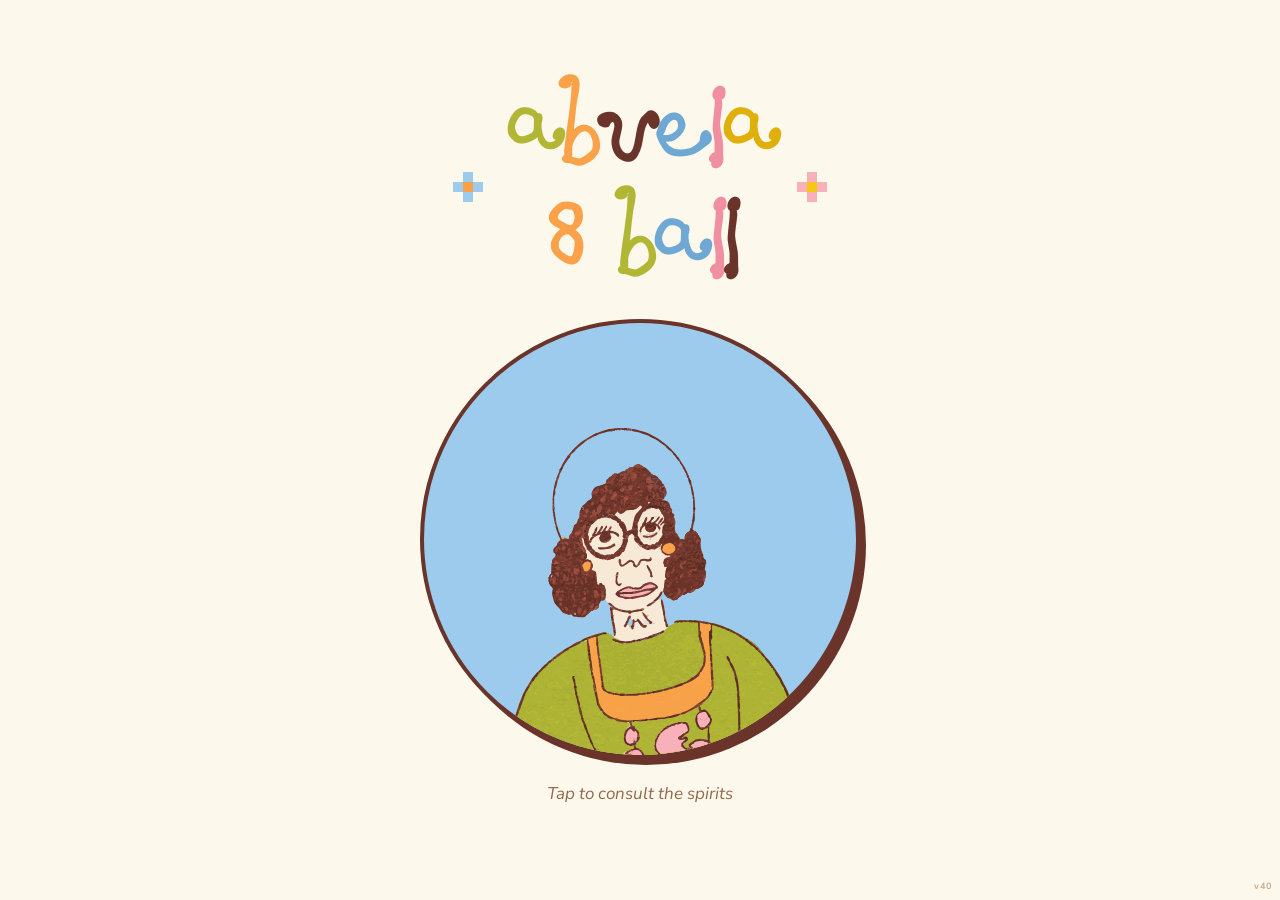
==== abuela-standalone.html @ 9d2d60cd "Remove arrows from all CTAs (v40) Co-Authored-By: Claude Opus 4.8 <noreply@anthropic.com> Claude-Ses" ====
<!DOCTYPE html>
<html lang="en">
<head>
  <meta charset="utf-8">
  <title>Abuela 8 Ball &middot; La Bola de la Abuela</title>
  <meta http-equiv="Cache-Control" content="no-cache, no-store, must-revalidate">
  <meta http-equiv="Pragma" content="no-cache">
  <meta http-equiv="Expires" content="0">
  <meta name="viewport" content="width=device-width, initial-scale=1, shrink-to-fit=no">
  <meta name="description" content="Ask Abuela anything. She has seen it all, mija, and she is not afraid to tell you the truth.">
  <link rel="preconnect" href="https://fonts.googleapis.com">
  <link rel="preconnect" href="https://fonts.gstatic.com" crossorigin>
  <link href="https://fonts.googleapis.com/css2?family=Fredoka:wght@400;500;600&family=Nunito+Sans:ital,wght@0,400;0,700;1,400&display=swap" rel="stylesheet">
  <style>
/* ============================================================
   PARKETTE — Design Tokens  ·  "June Colors" scheme
   Brand character: ABUELA (recolored to the June palette).
   Warm cocoa ink + cream, with six sun-washed accents.
   Drop this file in and reference the variables anywhere.
   ============================================================ */

:root {
  /* ---- Core ------------------------------------------------- */
  --pk-paper:      #FDF8EC;  /* primary background (warm cream)    */
  --pk-masa:       #F5E8D5;  /* her skin -> warm raised surface    */
  --pk-ink:        #6B342A;  /* cocoa brown — text, outlines, hair */

  /* ---- The six June accents (all sampled from the reference) - */
  --pk-pink:       #F8B1B9;  /* her lips                            */
  --pk-sky:        #9CCBED;
  --pk-orange:     #F9A24A;  /* her halo — the hero fill / CTA      */
  --pk-yellow:     #F4C816;
  --pk-olive:      #B1B735;  /* her dress — the "green"             */

  /* Deeper variants — hover, pressed, borders on same hue         */
  --pk-pink-deep:      #EF8FA0;
  --pk-sky-deep:       #6FA8D4;
  --pk-orange-deep:    #F1831E;   /* the reference's darker orange  */
  --pk-yellow-deep:    #E0B00A;
  --pk-olive-deep:     #8F9520;
  --pk-ink-deep:       #4E2319;   /* pressed cocoa                  */

  /* Text tones (warm)                                             */
  --pk-ink-muted:      #936A4E;   /* secondary text on cream        */
  --pk-ink-faint:      #C3AE92;   /* placeholder / disabled         */
  --pk-hairline:       #EBDFC8;   /* dividers                       */

  /* ---- Semantic roles (build with these, not raw hues) -------- */
  --pk-bg:             var(--pk-paper);
  --pk-surface:        var(--pk-masa);
  --pk-text:           var(--pk-ink);
  --pk-text-muted:     var(--pk-ink-muted);
  --pk-border:         var(--pk-ink);
  --pk-accent:         var(--pk-orange);   /* default call-to-action */

  /* ---- Radius ----------------------------------------------- */
  --pk-r-xs: 8px; --pk-r-sm: 14px; --pk-r-md: 20px;
  --pk-r-lg: 30px; --pk-r-xl: 44px; --pk-r-pill: 999px;
  --pk-r-blob: 42% 58% 62% 38% / 46% 42% 58% 54%;

  /* ---- Spacing — 4px base ----------------------------------- */
  --pk-space-1: 4px;  --pk-space-2: 8px;  --pk-space-3: 12px;
  --pk-space-4: 16px; --pk-space-5: 24px; --pk-space-6: 32px;
  --pk-space-7: 48px; --pk-space-8: 64px; --pk-space-9: 96px;

  /* ---- Type ------------------------------------------------- */
  --pk-font-display: "Fredoka", ui-rounded, "Segoe UI", system-ui, sans-serif;
  --pk-font-text:    "Nunito Sans", ui-sans-serif, system-ui, sans-serif;

  --pk-text-eyebrow: 0.75rem;   --pk-text-sm: 0.875rem;
  --pk-text-body:    1.0625rem; --pk-text-lg: 1.25rem;
  --pk-text-h3:   clamp(1.4rem, 1.1rem + 1.2vw, 1.9rem);
  --pk-text-h2:   clamp(2rem, 1.4rem + 2.6vw, 3rem);
  --pk-text-h1:   clamp(2.8rem, 1.8rem + 4.6vw, 4.75rem);
  --pk-text-hero: clamp(3.6rem, 2rem + 8vw, 8rem);

  --pk-tracking-eyebrow: 0.22em;
  --pk-tracking-tight:  -0.02em;
  --pk-leading-tight:    1.05;
  --pk-leading-body:     1.55;

  /* ---- Elevation — the SIGNATURE chunky offset shadow -------- */
  --pk-shadow-sticker:       4px 4px 0 var(--pk-ink);
  --pk-shadow-sticker-lg:    6px 6px 0 var(--pk-ink);
  --pk-shadow-sticker-orange:5px 5px 0 var(--pk-orange);
  --pk-shadow-soft:          0 10px 30px rgba(107, 52, 42, 0.14);
  --pk-outline:              2.5px solid var(--pk-ink);

  /* ---- Motion ----------------------------------------------- */
  --pk-ease-bounce: cubic-bezier(0.34, 1.56, 0.64, 1);
  --pk-ease-out:    cubic-bezier(0.22, 0.61, 0.36, 1);
  --pk-dur-quick: 140ms; --pk-dur: 240ms; --pk-dur-slow: 420ms;

  /* ---- Focus ------------------------------------------------ */
  --pk-focus-ring: 0 0 0 3px var(--pk-paper), 0 0 0 6px var(--pk-orange);
}

@media (prefers-reduced-motion: reduce) {
  * { animation-duration: 0.001ms !important; transition-duration: 0.001ms !important; }
}

</style>
  <style>
/* ============================================================
   PARKETTE — Components  ·  "June Colors" scheme
   Requires parkette-tokens.css. Class prefix: .pk-
   Cocoa ink reads on every accent, so text stays ink except on
   ink/orange-deep fills, where it flips to cream.
   ============================================================ */

.pk-body {
  background: var(--pk-bg); color: var(--pk-text);
  font-family: var(--pk-font-text); font-size: var(--pk-text-body);
  line-height: var(--pk-leading-body); -webkit-font-smoothing: antialiased;
}

/* ---- Type helpers ------------------------------------------ */
.pk-display  { font-family: var(--pk-font-display); font-weight: 600; letter-spacing: var(--pk-tracking-tight); line-height: var(--pk-leading-tight); }
.pk-wordmark { font-family: var(--pk-font-display); font-weight: 600; letter-spacing: -0.03em; }
.pk-eyebrow  { font-family: var(--pk-font-text); font-weight: 700; font-size: var(--pk-text-eyebrow); letter-spacing: var(--pk-tracking-eyebrow); text-transform: uppercase; color: var(--pk-text-muted); }
.pk-h1 { font-family: var(--pk-font-display); font-weight: 600; font-size: var(--pk-text-h1); line-height: var(--pk-leading-tight); letter-spacing: var(--pk-tracking-tight); }
.pk-h2 { font-family: var(--pk-font-display); font-weight: 600; font-size: var(--pk-text-h2); line-height: 1.1; }
.pk-h3 { font-family: var(--pk-font-display); font-weight: 500; font-size: var(--pk-text-h3); line-height: 1.15; }
.pk-muted { color: var(--pk-text-muted); }

/* ---- Button: the sticker pill ------------------------------ */
.pk-btn {
  --_bg: var(--pk-orange); --_fg: var(--pk-ink);
  display: inline-flex; align-items: center; gap: var(--pk-space-2);
  font-family: var(--pk-font-display); font-weight: 600; font-size: 1rem;
  color: var(--_fg); background: var(--_bg);
  border: var(--pk-outline); border-radius: var(--pk-r-pill);
  padding: 0.7em 1.4em; cursor: pointer; box-shadow: var(--pk-shadow-sticker);
  transition: transform var(--pk-dur-quick) var(--pk-ease-bounce),
              box-shadow var(--pk-dur-quick) var(--pk-ease-out);
}
.pk-btn:hover  { transform: translate(-2px, -2px); box-shadow: var(--pk-shadow-sticker-lg); }
.pk-btn:active { transform: translate(4px, 4px);  box-shadow: 0 0 0 var(--pk-ink); }
.pk-btn:focus-visible { outline: none; box-shadow: var(--pk-shadow-sticker), var(--pk-focus-ring); }
.pk-btn--pink   { --_bg: var(--pk-pink); }
.pk-btn--sky    { --_bg: var(--pk-sky); }
.pk-btn--yellow { --_bg: var(--pk-yellow); }
.pk-btn--olive  { --_bg: var(--pk-olive); }
.pk-btn--cocoa  { --_bg: var(--pk-ink); --_fg: var(--pk-paper); }
.pk-btn--ghost  { --_bg: transparent; box-shadow: none; }
.pk-btn--ghost:hover { --_bg: var(--pk-masa); transform: none; box-shadow: none; }

/* ---- Chip / tag -------------------------------------------- */
.pk-chip {
  display: inline-flex; align-items: center; gap: 6px;
  font-family: var(--pk-font-text); font-weight: 700; font-size: var(--pk-text-sm);
  color: var(--pk-ink); background: var(--pk-masa);
  border: 2px solid var(--pk-ink); border-radius: var(--pk-r-pill); padding: 0.35em 0.85em;
}
.pk-chip--pink { background: var(--pk-pink); }
.pk-chip--sky  { background: var(--pk-sky); }
.pk-chip--orange { background: var(--pk-orange); }
.pk-chip--yellow { background: var(--pk-yellow); }
.pk-chip--olive  { background: var(--pk-olive); }

/* ---- Card -------------------------------------------------- */
.pk-card { background: var(--pk-masa); border: var(--pk-outline); border-radius: var(--pk-r-lg); padding: var(--pk-space-6); box-shadow: var(--pk-shadow-sticker-lg); }
.pk-card--flat { box-shadow: var(--pk-shadow-soft); border-color: var(--pk-hairline); }

/* ---- Input ------------------------------------------------- */
.pk-input {
  font-family: var(--pk-font-text); font-size: var(--pk-text-body);
  color: var(--pk-ink); background: var(--pk-paper);
  border: var(--pk-outline); border-radius: var(--pk-r-md);
  padding: 0.7em 1em; width: 100%;
  transition: box-shadow var(--pk-dur-quick) var(--pk-ease-out);
}
.pk-input::placeholder { color: var(--pk-ink-faint); }
.pk-input:focus { outline: none; box-shadow: var(--pk-shadow-sticker); }

/* ---- Abuela badge + halo frame ----------------------------- */
.pk-badge {
  --_size: 96px; width: var(--_size); height: var(--_size);
  border-radius: 50%; border: var(--pk-outline);
  background: var(--pk-sky) center/cover no-repeat;
  box-shadow: var(--pk-shadow-sticker); display: inline-block;
}
.pk-halo { position: relative; display: inline-flex; align-items: center; justify-content: center; }
.pk-halo::before { content: ""; position: absolute; inset: -14%; border-radius: 50%; background: var(--pk-sky); border: var(--pk-outline); z-index: 0; }
.pk-halo > * { position: relative; z-index: 1; }

/* ---- Pixel flower: the June accent motif ------------------- */
/* A 3x3 plus of squares. Set --p (petal) and --c (center) colors.
   Usage: <span class="pk-flower" style="--p:var(--pk-sky);--c:var(--pk-orange)"></span> */
.pk-flower {
  --p: var(--pk-sky); --c: var(--pk-orange); --u: 8px;
  display: inline-grid; grid-template: repeat(3, var(--u)) / repeat(3, var(--u));
  vertical-align: middle;
}
.pk-flower::before {
  content: ""; grid-column: 1 / 4; grid-row: 1 / 4;
  background:
    linear-gradient(var(--p) 0 0) center top / var(--u) var(--u) no-repeat,
    linear-gradient(var(--p) 0 0) left center / var(--u) var(--u) no-repeat,
    linear-gradient(var(--c) 0 0) center center / var(--u) var(--u) no-repeat,
    linear-gradient(var(--p) 0 0) right center / var(--u) var(--u) no-repeat,
    linear-gradient(var(--p) 0 0) center bottom / var(--u) var(--u) no-repeat;
}

</style>
  <style>
/* ===========================================================
   ABUELA 8 BALL — styles
   Elevated soft-pastel rework:
   - Each screen is a tinted "paper card" with a white flower
     cutout border (top + bottom) and a subtle paper grain,
     inspired by the reference stationery.
   - Display type set in TAYBirdie (custom). Body in Fraunces.
   - Hot pink removed; refined dusty-rose / cornflower / butter /
     sage / terracotta / plum palette.
   =========================================================== */

@font-face {
  font-family: "TAYBirdie";
  src: url("[data-uri]") format("opentype");
  font-weight: normal;
  font-style: normal;
  font-display: swap;
}
@font-face {
  font-family: "TAYMisprint";
  src: url("[data-uri]") format("opentype");
  font-weight: normal;
  font-style: normal;
  font-display: swap;
}
@font-face {
  font-family: "Dandelion";
  src: url("[data-uri]") format("opentype");
  font-weight: normal;
  font-style: normal;
  font-display: swap;
}

:root {
  --paper:  #f3ecda;   /* warm cream ground */
  --ink:    #211a12;   /* warm near-black (ink-line look) */
  --blue:   #7c9fe0;   /* cornflower */
  --rose:   #db7d92;   /* rose */
  --butter: #f1cf4c;   /* warm yellow */
  --sage:   #2f9d57;   /* kelly green (sweater) */
  --terra:  #ef6f3c;   /* warm orange */
  --plum:   #6f5c9c;   /* plum */
  --lilac:  #bcaee0;   /* soft lilac */
  --navy:   #3a57a0;   /* deep cornflower */
  --marigold:#f2a01d;  /* halo gold */
  --red:    #e5402a;   /* tomato (lips/accents) */
  --skin:   #f1e6cf;   /* illustration skin */
  --white:  #fdfaf2;
  --cream:  #f4efe6;   /* focused-view ground */
  --grape:  #7b3fe4;   /* brand purple (replaces orange accent) */
  --grape-dark: #6a2fd0;
  --dark:   #0f0f13;   /* brand dark ink */
}

* { box-sizing: border-box; }
html, body { height: 100%; }

body {
  margin: 0;
  background: var(--pk-paper);
  color: var(--pk-ink);
  font-family: var(--pk-font-text);
  font-size: var(--pk-text-body);
  line-height: var(--pk-leading-body);
  -webkit-font-smoothing: antialiased;
  overflow-x: hidden;
}

/* ---------- App shell / screen switching ---------- */
#app {
  position: relative;
  z-index: 1;
  min-height: 100vh;
  display: grid;
  /* one full-width column so the active screen always spans the viewport;
     vertical-center the screen. (Plain place-items:center let the auto
     column size to content in some browsers, shoving everything sideways.) */
  grid-template-columns: minmax(0, 1fr);
  align-content: center;
  align-items: center;
  justify-items: stretch;
  padding: 26px 18px;
}

.screen { display: none; width: 100%; }
.screen.is-active { display: block; animation: pop .35s ease both; }
@keyframes pop {
  from { opacity: 0; transform: translateY(10px); }
  to   { opacity: 1; transform: none; }
}

/* per-screen card tint */
.screen--intro  { --card: var(--blue); }
.screen--ask    { --card: var(--rose); }
.screen--wait   { --card: var(--blue); }
.screen--answer { --card: var(--butter); }
.screen--about  { --card: var(--lilac); }

/* ---------- The tinted paper card with flower border + grain ---------- */
.wrap {
  position: relative;
  max-width: 620px;
  min-height: min(86vh, 760px);
  margin: 0 auto;
  text-align: center;
  padding: 92px 34px 96px;
  border-radius: 10px;
  overflow: hidden;
  color: var(--ink);
  background:
    url("data:image/svg+xml,%3Csvg xmlns='http://www.w3.org/2000/svg' width='150' height='64'%3E%3Cg fill='%23fdfaf2'%3E%3Ccircle cx='75.0' cy='17.0' r='12'/%3E%3Ccircle cx='89.3' cy='27.4' r='12'/%3E%3Ccircle cx='83.8' cy='44.1' r='12'/%3E%3Ccircle cx='66.2' cy='44.1' r='12'/%3E%3Ccircle cx='60.7' cy='27.4' r='12'/%3E%3Ccircle cx='75' cy='32' r='9'/%3E%3C/g%3E%3C/svg%3E") repeat-x center 16px,
    url("data:image/svg+xml,%3Csvg xmlns='http://www.w3.org/2000/svg' width='150' height='64'%3E%3Cg fill='%23fdfaf2'%3E%3Ccircle cx='75.0' cy='17.0' r='12'/%3E%3Ccircle cx='89.3' cy='27.4' r='12'/%3E%3Ccircle cx='83.8' cy='44.1' r='12'/%3E%3Ccircle cx='66.2' cy='44.1' r='12'/%3E%3Ccircle cx='60.7' cy='27.4' r='12'/%3E%3Ccircle cx='75' cy='32' r='9'/%3E%3C/g%3E%3C/svg%3E") repeat-x center calc(100% - 16px),
    url("data:image/svg+xml,%3Csvg xmlns='http://www.w3.org/2000/svg' width='150' height='150'%3E%3Cfilter id='n'%3E%3CfeTurbulence type='fractalNoise' baseFrequency='0.85' numOctaves='2' stitchTiles='stitch'/%3E%3CfeColorMatrix type='saturate' values='0'/%3E%3CfeComponentTransfer%3E%3CfeFuncA type='linear' slope='0.5'/%3E%3C/feComponentTransfer%3E%3C/filter%3E%3Crect width='150' height='150' filter='url(%23n)' opacity='0.05'/%3E%3C/svg%3E") repeat,
    var(--card);
  box-shadow: 0 22px 55px rgba(58, 52, 80, .18);
  display: flex;
  flex-direction: column;
  justify-content: center;
}

/* ---------- Type ---------- */
.kicker {
  font-family: "Anton", Impact, sans-serif;
  text-transform: uppercase;
  letter-spacing: .28em;
  font-size: 12px;
  margin: 0 0 18px;
  color: var(--red);
}

.title { margin: 0 0 14px; line-height: .9; }
.title__line {
  display: block;
  font-family: "TAYBirdie", "Anton", serif;
  font-size: clamp(70px, 21vw, 140px);
  line-height: .92;
  letter-spacing: .01em;
}
.title__line:first-child { color: var(--ink); }
.title__line:last-child  { color: var(--red); }

.heading {
  font-family: "TAYBirdie", "Anton", serif;
  font-size: clamp(46px, 13vw, 82px);
  line-height: .96;
  margin: 0 0 16px;
  color: var(--ink);
}

.lede {
  font-size: 17px;
  line-height: 1.55;
  margin: 0 auto 26px;
  max-width: 42ch;
}
.lede--tight { margin-bottom: 18px; font-size: 16px; }

/* color helpers */
.c-magenta { color: var(--plum); }   /* legacy hook, now plum */
.c-purple  { color: var(--plum); }
.c-green   { color: var(--sage); }
.c-orange  { color: var(--terra); }

/* ===========================================================
   THE ORB (glossy 3D purple sphere holding the abuela figure)
   =========================================================== */
/* Flat June sky-disc badge (Parkette .pk-halo/.pk-badge style) */
.orb {
  position: relative;
  border-radius: 50%;
  overflow: hidden;
  background: var(--pk-sky);
  border: 4px solid var(--pk-ink);
  box-shadow: var(--pk-shadow-sticker-lg);
  display: flex;
  align-items: flex-end;
  justify-content: center;
}
.orb--warm { background: var(--pk-sky); }
.orb__sheen { display: none; }
.orb__sheen--x {
  position: absolute;
  top: 4%;
  left: 50%;
  width: 70%;
  height: 25%;
  transform: translateX(-50%) rotate(-15deg);
  background: linear-gradient(to bottom, rgba(255,255,255,0.20), transparent);
  border-radius: 100%;
  filter: blur(4px);
  z-index: 20;
  pointer-events: none;
}
.orb__fig {
  width: 100%;
  height: 100%;
  position: absolute;
  inset: 0;
  z-index: 10;
  transition: transform .5s ease;
}

/* ===========================================================
   FOCUSED LANDING VIEW (tap to reveal)
   =========================================================== */
.screen--focus { width: 100%; }
.focus {
  position: relative;
  width: 100%;
  min-height: calc(100vh - 52px);
  display: flex;
  flex-direction: column;
  align-items: center;
  justify-content: center;
  gap: 22px;
  text-align: center;
}

.focus-orb-area {
  position: relative;
  display: grid;
  place-items: center;
  animation: introPop .85s cubic-bezier(.18,.9,.28,1.2) .3s both;
}
.focus-glow { display: none; }

.focus-ball {
  width: min(80vw, 440px);
  height: min(80vw, 440px);
  padding: 0;
  cursor: pointer;
  transition: transform .7s cubic-bezier(.2,.8,.2,1);
  -webkit-tap-highlight-color: transparent;
}
.focus-ball:hover { transform: scale(1.05); }
.focus-ball:active { transform: scale(0.95); }
.focus-ball:hover .orb__fig { transform: scale(1.03); }

/* blink: abuela's own closed-eyes artwork, faded in over the open figure.
   The overlay registers 1:1 with #abuelaFigure (same 1255 viewBox), so
   toggling its opacity reads as a clean blink. */
.blink-overlay {
  position: absolute;
  inset: 0;
  width: 100%;
  height: 100%;
  z-index: 11;
  pointer-events: none;
  opacity: 0;
  animation: blink 4.6s steps(1, end) infinite;
}
/* a single blink, then an occasional double-blink each cycle */
@keyframes blink {
  0%, 30%   { opacity: 0; }   /* eyes open */
  35%, 44%  { opacity: 1; }   /* single blink (long hold) */
  50%, 70%  { opacity: 0; }   /* open */
  73%, 77%  { opacity: 1; }   /* double — first */
  80%       { opacity: 0; }   /* brief open */
  83%, 88%  { opacity: 1; }   /* double — second */
  93%, 100% { opacity: 0; }   /* open */
}

/* intro animation */
@keyframes introTitle {
  from { opacity: 0; transform: translateY(-26px); }
  to   { opacity: 1; transform: none; }
}
@keyframes introPop {
  0%   { opacity: 0; transform: scale(.35); }
  55%  { opacity: 1; transform: scale(1.06); }
  75%  { transform: scale(.97); }
  100% { transform: scale(1); }
}
@keyframes introFade { from { opacity: 0; } to { opacity: 1; } }

/* title block (always visible, directly above the orb) */
.focus-top {
  margin: 0;
  animation: introTitle .7s ease-out .05s both;
}
.focus-kicker {
  margin: 0 0 6px;
  font-family: "Space Mono", monospace;
  font-weight: 700;
  text-transform: uppercase;
  letter-spacing: .26em;
  font-size: 9px;
  color: rgba(15,15,19,0.45);
}
.focus-top {
  display: flex;
  align-items: center;
  justify-content: center;
  gap: clamp(10px, 3.5vw, 22px);
}
.focus-title {
  font-family: "Dandelion", "Fredoka", ui-rounded, system-ui, sans-serif;
  font-weight: 600;
  font-size: clamp(66px, 20vw, 120px);
  line-height: 0.92;
  letter-spacing: var(--pk-tracking-tight);
  color: var(--pk-ink);
  margin: 0;
}
.wm-line { display: block; }
.wm { display: inline-block; font-family: "Dandelion", "Fredoka", ui-rounded, system-ui, sans-serif; }
.wm-sp { width: .28em; }
.focus-accent { display: block; color: var(--pk-orange); }

/* pixel-flowers flanking the wordmark */
.wm-flower { flex: 0 0 auto; }
.wm-flower .pk-flower {
  --u: clamp(6px, 2.2vw, 10px);
  transform-origin: center;
  animation: flowerPop 2.4s var(--pk-ease-bounce, ease-in-out) infinite;
}
.focus-top .wm-flower:last-child .pk-flower { animation-delay: 1.2s; }
@keyframes flowerPop {
  0%, 100% { transform: scale(1) rotate(0deg); }
  25%      { transform: scale(1.28) rotate(90deg); }
  50%      { transform: scale(1) rotate(180deg); }
  75%      { transform: scale(1.28) rotate(270deg); }
}

.build-tag {
  position: fixed;
  right: 8px; bottom: 6px;
  z-index: 50;
  font-family: var(--pk-font-text);
  font-weight: 700;
  font-size: 9px;
  letter-spacing: .1em;
  color: var(--pk-ink-faint);
  pointer-events: none;
}

/* tap hint (in flow, below the orb; keeps its space when revealed) */
.focus-hint {
  margin: 0;
  font-family: var(--pk-font-text);
  font-style: italic;
  font-size: var(--pk-text-body);
  color: var(--pk-ink-muted);
  animation: introFade .6s ease 1s both, hintPulse 2s ease-in-out 1.6s infinite;
  transition: opacity .5s ease;
}
@keyframes hintPulse { 0%,100% { opacity: .9; } 50% { opacity: .4; } }
.focus.revealed .focus-hint { opacity: 0; animation: none; }

/* revealed UI (slides in below the orb) */
.focus-ui {
  width: min(88%, 320px);
  margin-top: -6px;
  transform: translateY(16px);
  opacity: 0;
  max-height: 0;
  overflow: hidden;
  pointer-events: none;
  transition: opacity .8s ease, transform .8s ease, max-height .8s ease;
  display: flex;
  flex-direction: column;
  align-items: center;
  gap: 20px;
}
.focus.revealed .focus-ui {
  opacity: 1;
  transform: translateY(0);
  max-height: 320px;
  pointer-events: auto;
}
.focus-tagline {
  font-family: var(--pk-font-text);
  font-size: var(--pk-text-body);
  line-height: 1.55;
  color: var(--pk-ink-muted);
  margin: 0;
}
.focus-cta {
  width: auto;
  align-self: center;
  padding: 0.5em 1.15em;
  background: transparent;
  color: var(--pk-ink);
  border: var(--pk-outline);
  border-radius: var(--pk-r-pill);
  display: flex;
  align-items: center;
  justify-content: center;
  gap: 8px;
  cursor: pointer;
  box-shadow: none;
  font-family: var(--pk-font-display);
  font-weight: 600;
  font-size: 0.92rem;
  transition: transform var(--pk-dur-quick) var(--pk-ease-bounce);
}
.focus-cta:hover { transform: translate(-1px,-1px); box-shadow: none; }
.focus-cta:active { transform: translate(1px,1px); box-shadow: none; }
.focus-cta span {
  font-family: var(--pk-font-display);
  font-weight: 600;
  font-size: 0.92rem;
}
.focus-cta svg { width: 16px; height: 16px; }
.focus-link {
  background: none;
  border: none;
  cursor: pointer;
  font-family: var(--pk-font-text);
  font-weight: 700;
  text-transform: uppercase;
  letter-spacing: var(--pk-tracking-eyebrow);
  font-size: 11px;
  color: var(--pk-ink-muted);
  transition: color .2s ease;
}
.focus-link:hover { color: var(--pk-ink); }

/* ===========================================================
   ASK SCREEN — "share your worries" (parchment)
   =========================================================== */
.warm {
  position: relative;
  width: 100%;
  min-height: calc(100vh - 52px);
}
.warm.is-active {
  display: flex;
  flex-direction: column;
  align-items: center;
}
/* cream full-bleed background */
.warm-bg { position: fixed; inset: 0; z-index: 0; background: var(--pk-paper); }
.warm-smoke { display: none; }

.warm-inner {
  position: relative;
  z-index: 5;
  width: 100%;
  max-width: 400px;
  flex: 1;
  display: flex;
  flex-direction: column;
  align-items: center;
  padding: 30px 26px 0;
}

/* abuela badge */
.warm-orb { position: relative; margin: 12px 0 22px; display: grid; place-items: center; }
.warm-orb-glow { display: none; }
.warm-orb-ball { width: 150px; height: 150px; }

.warm-heading {
  font-family: var(--pk-font-display);
  font-weight: 600;
  font-size: var(--pk-text-h2);
  color: var(--pk-ink);
  text-align: center;
  margin: 0 0 22px;
}
/* multicolour Dandelion heading, matching the intro wordmark */
.warm-heading--wm {
  font-family: "Dandelion", "Fredoka", ui-rounded, system-ui, sans-serif;
  font-size: clamp(52px, 15vw, 84px);
  line-height: 0.92;
  letter-spacing: var(--pk-tracking-tight);
}

.warm-form { width: 100%; flex: 1; display: flex; flex-direction: column; }

/* note card (Parkette masa card) */
.warm-paper { position: relative; flex: 1; min-height: 300px; margin-bottom: 26px; }
.warm-paper__l1, .warm-paper__l2 {
  position: absolute; inset: 0; border-radius: var(--pk-r-lg); background: var(--pk-masa);
  border: var(--pk-outline);
}
.warm-paper__l1 { transform: rotate(1.2deg); box-shadow: var(--pk-shadow-sticker-lg); }
.warm-paper__l2 { display: none; }
.warm-paper__inner { position: absolute; inset: 0; padding: 28px; display: flex; flex-direction: column; }

/* paper.svg note variant — text sits on the ruled lines via container units.
   Rules: every 24.35 units from y=100.6, on a 540.4-wide viewBox. */
.warm-paper--svg {
  position: relative;
  flex: 0 0 auto;
  min-height: 0;
  width: 100%;
  margin-bottom: 20px;
  container-type: inline-size;
}
.warm-paper__svg { width: 100%; height: auto; display: block; filter: drop-shadow(4px 4px 0 var(--pk-ink)); }
.warm-paper__inner--svg {
  padding: 16cqw 7cqw 10cqw 21cqw;   /* top lands on first rule; left clears the red margin */
  text-align: left;
}
/* one text line per ruled line */
.warm-paper__inner--svg .paper-write,
.warm-paper__inner--svg .warm-textarea {
  font-family: var(--pk-font-text);
  font-size: 3.5cqw;
  line-height: 4.506cqw;
  color: var(--pk-ink);
  margin: 0;
}
.warm-paper--svg .warm-textarea {
  flex: 1; width: 100%; border: none; background: transparent; resize: none; padding: 0;
}
.warm-paper--svg .warm-textarea::placeholder { color: var(--pk-ink-muted); opacity: .7; }
.warm-paper--svg .warm-textarea:focus { outline: none; }

/* answer written on the paper */
.warm-paper__inner--svg .warm-your-q { font-style: italic; color: var(--pk-ink-muted); margin-bottom: 4.506cqw; }
.warm-paper__inner--svg .warm-advice {
  font-family: var(--pk-font-text); font-weight: 700; font-size: 3.9cqw; line-height: 4.506cqw;
  color: var(--pk-ink); border: none; padding: 0; margin: 0;
}
.warm-paper__inner--svg .warm-advice-en { font-style: italic; color: var(--pk-ink-muted); margin-top: 4.506cqw; }

/* doily note variant — lace doily image with text centred in the open middle */
.warm-paper--doily {
  position: relative;
  flex: 0 0 auto;
  /* break out of the ~400px column so the doily reads big; align-self:center
     keeps it centred in both the ask form and the answer column, overflowing
     symmetrically, and it never exceeds the viewport */
  width: min(100vw - 20px, 640px);
  align-self: center;
  margin-top: -6px;
  margin-bottom: 10px;
  container-type: inline-size;
}
.warm-paper__doily {
  width: 100%;
  height: auto;
  display: block;
  filter: drop-shadow(0 5px 6px rgba(107, 52, 42, .18));
}
/* the doily is ~4:3; keep text inside the clear oval centre, away from the lace */
.warm-paper__inner--doily {
  position: absolute;
  inset: 21% 21%;
  padding: 0;
  display: flex;
  flex-direction: column;
  align-items: center;
  justify-content: center;
  text-align: center;
}
.warm-paper__inner--doily .doily-write {
  font-family: var(--pk-font-text);
  font-size: 4.1cqw;
  line-height: 1.4;
  color: var(--pk-ink);
  margin: 0;
  width: 100%;
}
/* ask: the worry, typed on the doily */
.warm-paper--doily .warm-textarea {
  flex: 1;
  width: 100%;
  border: none;
  background: transparent;
  resize: none;
  padding: 0;
  text-align: center;
}
.warm-paper--doily .warm-textarea::placeholder { color: var(--pk-ink-muted); opacity: .7; }
.warm-paper--doily .warm-textarea:focus { outline: none; }
/* answer: abuela's response, centred on the doily */
.warm-paper__inner--doily .warm-your-q { font-style: italic; color: var(--pk-ink-muted); margin-bottom: 4cqw; }
/* multicolour Dandelion response (font-size set per-length in JS) */
.warm-advice--wm {
  font-family: "Dandelion", "Fredoka", ui-rounded, system-ui, sans-serif;
  font-weight: 600;
  line-height: 1.15;
  letter-spacing: var(--pk-tracking-tight);
  color: var(--pk-ink);
  border: none; padding: 0; margin: 0;
  width: 100%;
}
.warm-advice--wm .wm { line-height: 1.05; }
.warm-textarea {
  flex: 1;
  width: 100%;
  border: none;
  background: transparent;
  resize: none;
  font-family: var(--pk-font-text);
  font-size: 17px;
  line-height: 1.55;
  color: var(--pk-ink);
}
.warm-textarea::placeholder { color: var(--pk-ink-faint); }
.warm-textarea:focus { outline: none; }
.warm-textarea::-webkit-scrollbar { width: 4px; }
.warm-textarea::-webkit-scrollbar-thumb { background: var(--pk-orange); border-radius: 10px; }
.warm-ink {
  align-self: flex-end;
  margin-top: 12px;
  font-family: var(--pk-font-text);
  font-weight: 700;
  text-transform: uppercase;
  letter-spacing: var(--pk-tracking-eyebrow);
  font-size: 11px;
  color: var(--pk-ink-muted);
}

/* small, outline-only (no-fill) pill CTA */
.warm-cta {
  width: auto;
  align-self: center;
  padding: 0.5em 1.15em;
  margin-bottom: 16px;
  background: transparent;
  color: var(--pk-ink);
  border: var(--pk-outline);
  border-radius: var(--pk-r-pill);
  cursor: pointer;
  font-family: var(--pk-font-display);
  font-weight: 600;
  font-size: 0.92rem;
  display: flex;
  align-items: center;
  justify-content: center;
  gap: 8px;
  box-shadow: none;
  transition: transform var(--pk-dur-quick) var(--pk-ease-bounce);
}
.warm-cta:hover { transform: translate(-1px,-1px); box-shadow: none; }
.warm-cta:active { transform: translate(1px,1px); box-shadow: none; }
/* colour modifiers kept as no-ops so existing markup stays valid — all no-fill now */
.warm-cta--sky, .warm-cta--olive, .warm-cta--yellow, .warm-cta--bare { background: transparent; }

.warm-footer {
  position: relative;
  z-index: 5;
  margin: 4px 0 18px;
  font-family: var(--pk-font-text);
  font-weight: 700;
  text-transform: uppercase;
  letter-spacing: var(--pk-tracking-eyebrow);
  font-size: 11px;
  color: var(--pk-ink-muted);
  text-align: center;
}

.warm-back {
  position: absolute;
  top: 16px; left: 16px;
  z-index: 6;
  width: 40px; height: 40px;
  border: var(--pk-outline);
  border-radius: 50%;
  background: var(--pk-masa);
  color: var(--pk-ink);
  font-size: 20px;
  cursor: pointer;
  box-shadow: var(--pk-shadow-sticker);
  transition: transform var(--pk-dur-quick) var(--pk-ease-bounce);
}
.warm-back:hover { transform: translate(-2px,-2px); }

/* centered variant (wait screen) */
.warm-inner--center { justify-content: center; }
.warm-waiting {
  margin: 8px 0 0;
  font-family: var(--pk-font-display);
  font-weight: 500;
  font-size: 20px;
  color: var(--pk-ink-muted);
  text-align: center;
}

/* wait-screen word cloud — sample consejos whispered by the spirits */
.wait-cloud {
  position: absolute;
  inset: 0;
  z-index: 2;             /* above cream bg, behind the orb/text (z-index 5) */
  overflow: hidden;
  pointer-events: none;
}
.wait-word {
  position: absolute;
  font-family: "Dandelion", "Fredoka", ui-rounded, system-ui, sans-serif;
  white-space: nowrap;
  opacity: 0;
  will-change: transform, opacity;
  animation: cloudWord var(--dur, 4s) ease-in-out var(--delay, 0s) infinite;
}
@keyframes cloudWord {
  0%   { opacity: 0; transform: translate(-50%, -50%) translateY(14px) scale(.86); }
  22%  { opacity: .85; }
  50%  { transform: translate(-50%, -50%) translateY(-6px) scale(1); }
  74%  { opacity: .55; }
  100% { opacity: 0; transform: translate(-50%, -50%) translateY(-24px) scale(.92); }
}
@media (prefers-reduced-motion: reduce) {
  .wait-cloud { display: none; }
}

/* small badge (about) */
.warm-orb--sm { margin: 4px 0 16px; }
.warm-orb-ball--sm { width: 108px; height: 108px; }

/* answer eyebrow */
.warm-eyebrow {
  margin: 0 0 14px;
  font-family: var(--pk-font-text);
  font-weight: 700;
  text-transform: uppercase;
  letter-spacing: var(--pk-tracking-eyebrow);
  font-size: var(--pk-text-eyebrow);
  color: var(--pk-orange-deep);
  text-align: center;
}

/* answer / about card content */
.warm-paper--answer { flex: 0 1 auto; min-height: 0; width: 100%; margin-bottom: 22px; }
.warm-paper__inner--answer {
  position: relative;
  padding: 32px 28px;
  text-align: center;
  align-items: center;
  justify-content: center;
}
.warm-your-q {
  font-family: var(--pk-font-text);
  font-style: italic;
  font-size: 14px;
  color: var(--pk-ink-muted);
  margin: 0 0 14px;
}
.warm-advice {
  font-family: var(--pk-font-display);
  font-weight: 600;
  font-size: var(--pk-text-h3);
  line-height: 1.12;
  color: var(--pk-ink);
  margin: 0 0 14px;
  border: none;
  padding: 0;
}
.warm-advice-en {
  font-family: var(--pk-font-text);
  font-style: italic;
  font-size: 15px;
  line-height: 1.5;
  color: var(--pk-ink-muted);
  margin: 0;
}

/* about copy */
.warm-about { text-align: left; gap: 14px; display: flex; flex-direction: column; }
.warm-about p { font-family: var(--pk-font-text); font-size: 15px; line-height: 1.55; color: var(--pk-ink); margin: 0; }
.warm-about em { color: var(--pk-orange-deep); font-style: italic; }
.warm-steps { list-style: none; margin: 0; padding: 0; display: flex; flex-direction: column; gap: 10px; }
.warm-steps li { font-family: var(--pk-font-text); font-size: 14px; line-height: 1.5; color: var(--pk-ink); }
.warm-steps b { color: var(--pk-orange-deep); font-family: var(--pk-font-display); margin-right: 4px; }
.warm-about__fine { font-style: italic; color: var(--pk-ink-muted) !important; font-size: 13px !important; }

/* button row + ghost + share status */
.warm-btnrow { width: 100%; display: flex; flex-direction: row; flex-wrap: nowrap; justify-content: center; gap: 8px; }
.warm-btnrow .warm-cta { margin-bottom: 0; padding: 0.5em 0.9em; white-space: nowrap; flex: 0 1 auto; }
.warm-cta--ghost {
  background: transparent;
  color: var(--pk-ink);
  box-shadow: none;
}
.warm-cta--ghost:hover { background: var(--pk-masa); transform: none; box-shadow: none; }
.warm-cta--ghost:active { transform: none; box-shadow: none; }
.warm-share-status {
  margin: 12px 0 0;
  min-height: 1em;
  font-family: var(--pk-font-text);
  font-weight: 700;
  font-size: 11px;
  letter-spacing: .04em;
  color: var(--pk-orange-deep);
  text-align: center;
}

/* ===========================================================
   BOOKSHELF (used as secondary decor)
   =========================================================== */
.shelf {
  position: relative;
  display: flex;
  align-items: flex-end;
  justify-content: center;
  gap: 6px;
  height: 196px;
  margin: 6px auto 30px;
  padding-bottom: 10px;
  border-bottom: 6px solid var(--ink);
}
.spine {
  width: 42px;
  height: var(--h, 150px);
  transform: rotate(var(--rot, 0deg));
  transform-origin: bottom center;
  border-radius: 4px 4px 2px 2px;
  display: flex;
  align-items: center;
  justify-content: center;
  position: relative;
  flex: 0 0 auto;
}
.spine::after {
  content: "";
  position: absolute;
  top: 8px; bottom: 8px; left: 6px;
  width: 2px;
  background: rgba(255,255,255,.4);
  border-radius: 2px;
}
.spine span {
  writing-mode: vertical-rl;
  transform: rotate(180deg);
  font-family: "Anton", Impact, sans-serif;
  text-transform: uppercase;
  letter-spacing: .1em;
  font-size: 15px;
  color: var(--white);
  white-space: nowrap;
}
.s-tilt { align-self: flex-end; }

.s-rose  { background: var(--rose); }
.s-terra { background: var(--terra); }
.s-plum  { background: var(--plum); }
.s-sage  { background: var(--sage); }
.s-navy  { background: var(--navy); }
.s-butter { background: var(--butter); }
.s-butter span { color: var(--ink); }
.s-lilac { background: var(--lilac); }
.s-lilac span  { color: var(--ink); }

.peek {
  width: 90px;
  align-self: flex-end;
  margin: 0 -4px 2px;
  z-index: 2;
}
.peek svg { width: 100%; height: auto; display: block; }

/* ---------- Buttons (flat, solid, pill) ---------- */
.btn {
  display: inline-block;
  font-family: "Fraunces", Georgia, serif;
  font-weight: 600;
  text-transform: none;
  letter-spacing: .005em;
  font-size: 17px;
  color: var(--white);
  background: var(--red);
  border: none;
  border-radius: 999px;
  padding: 13px 30px;
  cursor: pointer;
  box-shadow: 0 6px 18px rgba(33, 26, 18, .22);
  transition: transform .15s ease, box-shadow .15s ease, filter .15s ease;
}
.btn:hover  { transform: translateY(-2px); box-shadow: 0 10px 24px rgba(33, 26, 18, .26); filter: brightness(1.04); }
.btn:active { transform: translateY(0); box-shadow: 0 4px 12px rgba(33, 26, 18, .2); }

.btn--magenta { background: var(--red); }  /* legacy hook */
.btn--purple  { background: var(--plum); }
.btn--block   { display: block; width: 100%; margin-top: 6px; }
.btn--ghost   { background: var(--sage); }

.btn-row {
  display: flex; flex-wrap: wrap; gap: 12px; justify-content: center;
  margin-top: 10px;
}

/* ---------- Form ---------- */
#ask-form { text-align: left; margin: 8px auto 0; max-width: 460px; }
.field-label, .moods__label {
  display: block;
  font-family: "Anton", Impact, sans-serif;
  text-transform: uppercase;
  letter-spacing: .16em;
  font-size: 13px;
  color: var(--ink);
  margin: 0 0 8px;
}
.field {
  width: 100%;
  font-family: "Fraunces", serif;
  font-size: 18px;
  padding: 14px 16px;
  border: 3px solid var(--ink);
  border-radius: 12px;
  background: rgba(253,250,242,.9);
  margin-bottom: 24px;
}
.field:focus { outline: none; box-shadow: 0 0 0 3px var(--marigold); }

.moods { margin-bottom: 26px; }
.moods__label { margin-bottom: 12px; }
.chip {
  font-family: "Anton", Impact, sans-serif;
  letter-spacing: .04em;
  text-transform: uppercase;
  font-size: 15px;
  background: var(--white);
  color: var(--ink);
  border: 3px solid var(--ink);
  border-radius: 999px;
  padding: 9px 16px;
  margin: 0 8px 10px 0;
  cursor: pointer;
  transition: background .12s ease, color .12s ease;
}
.chip.is-selected { background: var(--plum); color: var(--white); }

/* ---------- Waiting / shaking ball ---------- */
.ball {
  width: 220px; height: 220px; margin: 0 auto 30px;
}
.ball--shaking { animation: shake .5s infinite; }
@keyframes shake {
  0%,100% { transform: translate(0,0) rotate(0); }
  20% { transform: translate(-8px,4px) rotate(-6deg); }
  40% { transform: translate(8px,-4px) rotate(5deg); }
  60% { transform: translate(-6px,-3px) rotate(-4deg); }
  80% { transform: translate(6px,3px) rotate(4deg); }
}
.waiting-text {
  font-family: "Anton", sans-serif;
  text-transform: uppercase;
  letter-spacing: .08em;
  color: var(--ink);
  font-size: 20px;
  margin: 0;
}

/* ---------- Answer ---------- */
.your-q {
  font-style: italic;
  color: var(--ink);
  opacity: .8;
  font-size: 17px;
  margin: 0 0 18px;
}
.advice {
  font-family: "TAYBirdie", "Anton", serif;
  font-size: clamp(40px, 11vw, 64px);
  line-height: 1.0;
  color: var(--plum);
  margin: 0 0 16px;
  border: none;
  padding: 0;
}
.advice-en {
  font-style: italic;
  font-size: 17px;
  color: var(--ink);
  margin: 0 0 28px;
}

/* ---------- Misc ---------- */
.steps {
  text-align: left;
  list-style: none;
  padding: 0;
  margin: 4px auto 28px;
  max-width: 44ch;
}
.steps li { font-size: 16px; margin-bottom: 12px; line-height: 1.45; }
.steps b { color: var(--terra); font-family: "Anton", sans-serif; }

.fineprint { margin: 18px 0 0; font-size: 14px; min-height: 1em; }
.linkish {
  background: none; border: none; cursor: pointer;
  color: var(--ink); font: inherit; text-decoration: underline;
  font-size: 14px;
}

.app-footer {
  text-align: center;
  font-family: "Anton", sans-serif;
  text-transform: uppercase;
  letter-spacing: .24em;
  font-size: 12px;
  color: var(--ink);
  padding: 16px;
  opacity: .55;
}

@media (max-width: 480px) {
  .wrap { padding: 80px 22px 84px; min-height: 90vh; }
  .shelf { gap: 3px; height: 176px; }
  .spine { width: 34px; }
  .spine span { font-size: 13px; }
  .peek { width: 72px; }
}

@media (prefers-reduced-motion: reduce) {
  .ball--shaking { animation: none; }
  .screen.is-active { animation: none; }
  .focus-top, .focus-orb-area, .focus-hint { animation: none; opacity: 1; }
  .warm-smoke span, .warm-orb-glow { animation: none; }
  .wm-flower .pk-flower { animation: none; }
  .blink-overlay { animation: none; opacity: 0; }
}

</style>
</head>
<body>
  <span class="build-tag" aria-hidden="true">v40</span>
  <!-- ===================== APP SHELL ===================== -->
  <main id="app">

    <!-- Reusable abuela FIGURE (drawn to sit at the bottom of the orb, viewBox 0..200) -->
    <svg width="0" height="0" style="position:absolute" aria-hidden="true">
      <defs>
        <!-- Abuela — hand-drawn June portrait: cocoa line + hair, cream skin,
             olive dress, pink lips, orange earrings, thin cocoa halo -->
        <symbol id="abuelaFigure" viewBox="0 0 1255 1255"><g clip-path="url(#abuelaClip)"><path fill="#ADB334" d="m769.772 863.971 1.109-.546c2.978.368 3.316.423 6.251.049 2.929.38 5.141.601 8.089.748 1.305.006 2.849-.037 4.124.037 1.648.429 10.393.79 12.678.95l2.642 1.219-1.171 4.406c3.861.748 12.391 3.039 15.338 3.266 3.585.196 6.091.962 9.211 1.183-.889-1.667-1.655-2.647-2.758-4.149l.588-.545 4.039.306c9.241.362 37.343 9.076 45.83 13.322l1.569.822c5.767 1.36 9.633 3.106 14.86 5.987 1.453.435 2.617.71 3.953 1.452 6.122 4.651 18.617 9.737 23.268 13.071 2.598 1.489 4.161 2.371 6.544 4.24 1.777 1.177 3.769 2.568 5.583 3.61 2.273 1.421 3.027 2.163 5.037 3.989l4.841 2.279.674.515c18.745 9.688 28.985 21.423 41.284 38.177 4.535 4.376 5.846 6.98 9.437 11.919 2.617 3.591 7.278 7.059 10.118 10.859 10.93 14.609 21.69 29.993 31.34 45.473 6.02 9.65 10.33 21.33 16.27 31.16 4.7 8.23 7.65 16.41 11.03 25.21 3.41 8.85 8.06 17.82 10.44 26.97-5.84 3.93-1.56 2.79-3.81 7.76 1.79 3.88 1.47 3.73 1.93 7.85l7.66-.21c1.78 7.06 3.85 13.08 5.56 19.7 1.58 8.03 4.37 15.51 6.1 24.1l.67 2.91c1.88 5.4 5.08 16.46 5.92 22.26l.54 3.23c-.14 8.07 1.94 8.52 2.83 15.05 1.42 10.33 6.32 32.76 6.13 42.4H244.316c.402-4.12.612-7.6 1.461-11.69.622-1.61.768-4.18.977-6.01 2.352-8.42 1.859-19.68 3.285-28.37.587-1.43 2.961-13.88 3.032-15.55l-.402-1.2 2.508-10.2c.967-3.7 1.377-5.67 1.931-9.46l-.128-1.23c2.738-6.7 6.325-25.07 9.078-33.09a967 967 0 0 0 8.392-25.59c1.349-4.26 4.882-13.82 6.665-17.67l2.112-3.72c.888-5.52 12.617-30.93 17.103-34.88l.045-.52c2.031-.68 4.445-.48 6.64-.46.654-2.26.724-2.4 1.849-4.48l-2.79-2.59-1.629-.03c1.488-2.8 4.268-6.59 6.035-9.5 3.035-4.81 15.64-21.59 20.26-24.54 8.895-8.87 15.946-19.424 27.046-26.471 1.55-1.839 3.719-3.475 5.749-5.883 1.992-1.593 2.264-1.691 4.633-2.733 2.488.129 2.981-.325 4.405.968l.235 1.342c2.878-.882 3.068-.931 5.508-2.617-.771-1.005-1.374-1.985-2.062-3.045-1.008 1.391-.325 1.005-1.963 1.379-.839-1.918-.53-.944-.143-3.432l2.264-2.298c2.103-2.157 2.287-2.794 5.082-3.634 5.212-4.547 14.487-11.502 20.356-14.842 3.894-3.272 27.96-17.048 33.677-20.277 3.025-1.881 4.789-3.058 8.143-4.412.778-.166 11.847-5.111 13.403-5.76 4.52-4.878 19.836-10.314 26.575-12.354 5.16-2.494 29.23-8.598 36.364-10.816 3.631-.705 8.192-.889 11.491.98q2.474.995 4.923 2.053c7.944 3.456 10.809 10.798 16.795 11.901l2.135 1.146c3.462.815 11.447 4.914 14.076 7.2 3.39 1.434 13.349 2.286 17.206 2.457l.019 5.362c5.9 1.336 5.762-1.593 9.806.601l.446-.38c1.5-.564 1.444-.392 3.129-.503 6.191-3.621 13.411-1.158 16.94-5.454 1.471.644 1.526.73 3.064 1.116 4.265-2.525 6.324.729 9.952-1.71l1.262-1.838 3.083-.337 2.181-.668a103 103 0 0 1 3.947-1.569c4.154.423 13.003-1.765 16.864-4.13 3.83.557 3.493.625 6.134-1.845l.698.092c1.355-1.127 3.475-1.556 5.234-2.089 1.391-.828 1.954.318 4.295-1.643l.252.086c3.186-1.281 5.919-2.188 8.732-4.155l1.232-1.807c6.992-1.869 9.7-2.709 14.645-8.108l-.858-2.531 9.364-8.223 1.446-1.667-.361-.778 1.293-2.304 1.262.226c4.001-1.814 15.461-6.532 17.973-9.265-1.532-2.194-1.489-2.721-.172-4.761 7.642-4.308 31.706-2.55 41.272-2.819"/><path fill="#693329" d="M481.889 1003.23c2.648.69 2.893.27 4.32 1.95l-.251 3.05c1.422 1.22 2.045.75 4.517.76-1.306 5.11-.185 3.48 1.095 7.97.216 1.37.655 5.6 1.184 6.62-2.745 1.77-3.222 2.17-6.409 2.67-.731-5.62-1.739-6.17-.99-12.55-2.482-3.76-2.575-5.99-3.466-10.47"/><path fill="#72382D" d="m836.279 1058.21.643-1.97.919-.08c1.367 1.7 2.078 3.58 2.255 5.76.919.1 1.244.2 2.157.1-1.189 7.67-5.227 3.25-4.976 9.21-1.666-.49-2.837-.95-4.583-.97-.491 1.45-.392.92-.374 2.43-1.532.14-1.649.01-3.168-.35 1.477-3.57 1.906-4.13 4.4-7.16 2.788-.56 2.745-4.85 2.727-6.97"/><path fill="#ADB334" d="M828.043 875.283c-.889-1.667-1.655-2.647-2.758-4.149l.588-.545 4.039.306c9.241.362 37.343 9.076 45.83 13.322l1.569.822c5.767 1.36 9.633 3.106 14.86 5.987 1.453.435 2.617.71 3.953 1.452 6.122 4.651 18.617 9.737 23.268 13.071 2.598 1.489 4.161 2.371 6.544 4.24 1.777 1.177 3.769 2.568 5.583 3.61 2.273 1.421 3.027 2.163 5.037 3.989l4.841 2.279.674.515c18.745 9.688 28.985 21.423 41.284 38.177 4.535 4.376 5.846 6.98 9.437 11.919 2.617 3.591 7.278 7.059 10.118 10.859 10.93 14.609 21.69 29.993 31.34 45.473 6.02 9.65 10.33 21.33 16.27 31.16 4.7 8.23 7.65 16.41 11.03 25.21 3.41 8.85 8.06 17.82 10.44 26.97-5.84 3.93-1.56 2.79-3.81 7.76 1.79 3.88 1.47 3.73 1.93 7.85l7.66-.21c1.78 7.06 3.85 13.08 5.56 19.7 1.58 8.03 4.37 15.51 6.1 24.1l.67 2.91c1.88 5.4 5.08 16.46 5.92 22.26l.54 3.23c-.14 8.07 1.94 8.52 2.83 15.05 1.42 10.33 6.32 32.76 6.13 42.4H682.045c-1.06-1.65-2.525-4.04-3.732-5.53-2.304-2.84-8.947-7.69-9.4-11.29 1.911-5.95-2.023-8.04-.117-11.99l1.005-2.63c1.091-5.38-1.814-9.19 3.242-16.26 1.293-2.75 3.958-4.61 3.995-7.07.901-3.84 3.56-7.16 6.673-9.49 1.244-1.82 2.176-2.53 2.948-4.64.876-.45 1.471-.89 2.292-1.45 1.526-1.27 2.911-2.97 4.516-4.45.576-1.46.723-1.51 1.734-2.74 3.187-1.11 3.726-1.24 6.018-3.67l1.342-.55 1.005-1.26c-2.261-2.55-3.383-.81-2.016-5.21-.84-1.07-3.266-2.3-4.823-3.98.791-2.12.435-2.39 1.924-3.09 2.868 1.52 6.239 2.71 8.353-.91a27 27 0 0 0-1.777-1.85l-.625-.59c.239-1.87-.074-1 1.36-2.48 2.899-.78 1.673-1.02 3.891.1l3.315.05c2.403 0 3.696.77 5.914 1.56l.527-.8c-.098-2.07-.178-3.01.398-5.05-1.642-.71-1.85-.99-3.291-2.04 3.739-1.17 3.432-1.86 7.642-1.75l.325-.18.864-1.26c5.503-.05 14.701-2.92 18.359-7.12 9.756.8 15.577-.78 22.6-7.7 3.162-1.83 7.182-1.3 10.325-4.48.331-.29 8.696-4.98 10.093-5.88 1.753-.11 7.476-3.66 9.26-4.7 1.519-1.2 2.5-1.47 4.277-2.17 1.654-1.9 3.143-2.44 5.411-3.53.282-.78.888-.92 1.838-1.59l2.059-2.4-.582-1.49c7.317-3.35 10.191-9.18 13.279-10.79 1.863-1.24 3.272-3.56 4.694-5.46l-3.756-3.89c.11-1.92 3.462-6.54 4.718-8.49l1.03-2.47c1.519.36 1.636.49 3.168.35-.018-1.51-.117-.98.374-2.43 1.746.02 2.917.48 4.583.97-.251-5.96 3.787-1.54 4.976-9.21l-.472-2.51c-.239-.97-.453-6.44-.079-7.6-.435-5.12-.877-4.19-.117-9.82l-2.108-2.59c-.337-2.65.104-2.28 1.722-5.21-.625-2.89-.803-4.19-1.011-7.13l.294-1.06c-1.519-3.38-.147-5.24-.294-9.76l-.968-1.44c.27-1.86.122-2.27-.098-4.1l-.343-2.04-.772-2.65 1.415-.24c-.417-2.42.129-1.51-1.232-3.11-2.506-.83-2.31-2.4-6.078-4.226.245-5.705-2.053-9.131.263-12.605-2.42-4.762-.944-16.019-2.047-18.991-.294-1.189-.343-2.555-.453-3.799.135-.435.747-2.323.662-2.794-1.318-7.348-1.226-14.199-1.532-21.552-1.097-5.019-.509-21.718-2.078-24.402-.355-2.243.049-3.793.392-6.023l.282-1.667c-.851-3.309-2.212-11.312 2.023-12.556l1.146-.736c1.213-2.917 1.164-3.407 1.495-6.624l-.325-1.403c-.288-2.825-.239-3.168.662-5.865l-.343-1.997c-1.796-1.925-1.349-1.349-4.216-2.237"/><path fill="#ADB334" d="M800.461 1112.45c3.658 3.24 4.289 6.95 4.816 11.87l.907.87.754-.33c2.12-.91 7.066-3.08 8.971-1.84 3.959 2.56 10.375 8.26 12.256 12.47 1.563 1.71 1.998 2.01 3.898 3.39.324 2.24.796 4.22.582 6.44l2.972 3.33.796 1.35c.35 1.71.73 1.98.154 3.26l-.975 4.34a25.25 25.25 0 0 1-5.49 11.03l-.227 3.05-.288.63c.147 2.49.551 1.55-.674 3.14.153 1.64.392 2.94.098 4.57 1.207 3.25-.49 7.44.404 10.78 2.047 2.89.448 12.5.834 17.51-.086.98-.209 1.82-.16 2.8l-.521 1.58c.325 1.12 5.24 8.61 6.361 9.38 1.587 1.37 3.377 2.84 4.817 4.32 4.21 2.6 5.791 4.52 8.898 8.37-1.152 1.1-2.825 2.77-4.008 3.73 1.176 5.32 6.667 7.02 7.568 16.51H682.045c-1.06-1.65-2.525-4.04-3.732-5.53-2.304-2.84-8.947-7.69-9.4-11.28 1.911-5.96-2.023-8.05-.117-12l1.005-2.63c1.091-5.38-1.814-9.19 3.242-16.26 1.293-2.75 3.958-4.61 3.995-7.07.901-3.84 3.56-7.16 6.673-9.49 1.244-1.82 2.176-2.53 2.948-4.64.876-.45 1.471-.89 2.292-1.45 1.526-1.27 2.911-2.97 4.516-4.45.576-1.46.723-1.5 1.734-2.74 3.187-1.11 3.726-1.24 6.018-3.67l1.342-.55 1.005-1.25c-2.261-2.56-3.383-.82-2.016-5.22-.84-1.07-3.266-2.3-4.823-3.98.791-2.12.435-2.39 1.924-3.09 2.868 1.52 6.239 2.71 8.353-.91a27 27 0 0 0-1.777-1.85l-.625-.59c.239-1.87-.074-1 1.36-2.48 2.899-.78 1.673-1.02 3.891.11l3.315.04c2.403 0 3.696.77 5.914 1.56l.527-.8c-.098-2.07-.178-3 .398-5.05-1.642-.71-1.85-.99-3.291-2.04 3.739-1.17 3.432-1.86 7.642-1.75l.325-.18.864-1.26c5.503-.05 14.701-2.92 18.359-7.12 9.756.8 15.577-.78 22.6-7.7 3.162-1.83 7.182-1.3 10.325-4.48.331-.29 8.696-4.98 10.093-5.88 1.753-.11 7.476-3.66 9.26-4.7 1.519-1.2 2.5-1.47 4.277-2.17"/><path fill="#F8B1B9" d="M738.667 1159.43c7.5.12 13.83.63 21.343-.18 1.471.8 5.068 2.47 5.736 3.78l1.434 1.39c1.599 8.5 7.832 15.23 1.636 24.8-2.61 4.04-8.959 5.6-12.207 8.53-1.201 1.66-5.754 5.14-7.623 6.36l1.765 1.23c.656 2.71-.061 1.75 1.771 3.27 1.838.15 3.683.29 5.521.41l.834 1.56c-2.047 3.82-4.314 2.12-6.41 5.67 3.131 1.23 3.07 2.53 5.539 2.75l-.006.27c.105 2.36-2.224 4.83-3.817 7.24 2.169 3.38 2.298 5.06 6.195 7.42l1.226-.4c2.72.62 3.983 2.44 5.833 2.71l-.974 2.01c.576 1.57.711 1.64 1.698 3.01l-.717 1.27c1.936 1.75 2.524 2.11 3.848 4.3 1.808 2.78 3.897 5.19 4.994 8.17h-94.241c-1.06-1.65-2.525-4.04-3.732-5.53-2.304-2.84-8.947-7.69-9.4-11.29 1.911-5.95-2.023-8.04-.117-11.99l1.005-2.63c1.091-5.38-1.814-9.19 3.242-16.26 1.293-2.75 3.958-4.61 3.995-7.07.901-3.84 3.56-7.16 6.673-9.49 1.244-1.82 2.176-2.53 2.948-4.64.876-.45 1.471-.89 2.292-1.45 1.526-1.27 2.911-2.97 4.516-4.45.576-1.46.723-1.51 1.734-2.74 3.187-1.11 3.726-1.24 6.018-3.67l1.342-.55 1.005-1.26c1.005-.31 4.375-1.89 5.472-2.37l3.603-1.2c3.071-1.33 13.574-5.79 16.362-6.05 1.845-.06 4.571-.79 6.551-1.18z"/><path fill="#693329" d="M738.667 1159.43c7.5.12 13.831.63 21.343-.18 1.471.8 5.068 2.47 5.736 3.78l1.434 1.39c1.599 8.5 7.832 15.23 1.636 24.8-2.61 4.04-8.959 5.6-12.207 8.53-2.236-3.4-1.421-3.33.625-6.41 2.213-2.27 6.674-5.06 9.462-6.92-1.189-7.21-1.832-13.06-6.833-18.58-2.745-.69-5.631-1.29-8.407-1.91-1.93-.34-3.659-.6-5.503.49-4.958 1.55-6.655 2.31-11.87 2.27-1.795.21-2.715.18-4.32 1.04-4.167 4.24-5.099.4-10.209 4.1-3.04 1.64-4.884 2.91-8.297 3.57l-.368-.11c-2.286-.19-6.961-.43-8.328-2.05l1.005-1.26c1.005-.31 4.375-1.89 5.472-2.37l3.603-1.2c3.071-1.33 13.574-5.79 16.362-6.05 1.845-.06 4.571-.79 6.551-1.18z"/><path fill="#602F26" d="M709.038 1169.61c2.807 1.69 2.01 1.15 5.828 1.09-.251 1-2.739 3.45-3.609 4.7l-.368-.11c-2.286-.19-6.961-.43-8.328-2.06l1.005-1.25c1.005-.31 4.375-1.89 5.472-2.37"/><path fill="#693329" d="M677.038 1200.23c.901-3.84 3.56-7.16 6.673-9.49.981.91 1.968 1.75 2.838 2.76-1.796 4.74-2.929 5.6-5.191 9.81-10.19 18.99-11.134 34.33 6.343 48.52l2.322 2.38.006.79h-7.984c-1.06-1.65-2.525-4.04-3.732-5.53-2.304-2.84-8.947-7.69-9.4-11.28 1.911-5.96-2.023-8.05-.117-12l1.005-2.63c1.091-5.38-1.814-9.19 3.242-16.26 1.293-2.75 3.958-4.61 3.995-7.07m75.429 16.02c3.131 1.23 3.07 2.53 5.539 2.75l-.006.27c.105 2.36-2.224 4.83-3.817 7.24 2.169 3.38 2.298 5.06 6.195 7.42l1.226-.4c2.72.62 3.983 2.44 5.833 2.71l-.974 2.01c.576 1.57.711 1.64 1.698 3.01l-.717 1.27c-6.208-3.5-9.529-3.72-16.123-9.54l-4.13-3.58c.294-3.13.441-6.44.631-9.59 2.249-1.37 2.941-1.64 4.645-3.57"/><path fill="#E1D5C3" d="M758 1219.27c.105 2.36-2.224 4.83-3.817 7.24-1.299-2.57-1.048-2.52-.301-4.83 1.79-1.76 1.704-1.66 4.118-2.41"/><path fill="#72382D" d="M747.779 1197.53c3.744-2.67 5.178-4.87 9.455-6.19-2.046 3.08-2.861 3.01-.625 6.41-1.201 1.66-5.754 5.14-7.623 6.36l1.765 1.23c.656 2.71-.061 1.75 1.771 3.27 1.838.15 3.683.29 5.521.41-5.484.85-12.807 4.23-18.187 1.11-1.716-1-1.765-3.82-2.133-5.69 3.603-3.68 4.988-5.3 10.056-6.91"/><path fill="#663228" d="M747.779 1197.53c3.744-2.67 5.178-4.87 9.455-6.19-2.046 3.08-2.861 3.01-.625 6.41-1.201 1.66-5.754 5.14-7.623 6.36-1.881.46-3.566.68-5.429.18l-.362-1.06c1.692-3.19 2.874-2.84 4.584-5.7"/><path fill="#693329" d="M702.561 1173.23c1.367 1.63 6.042 1.87 8.328 2.06l-.166 1.01c-6.661 2.99-14.725 7.15-19.272 13.09-2.451-.89-3.113-1.44-4.792-3.29.876-.45 1.471-.89 2.292-1.45 1.526-1.27 2.911-2.97 4.516-4.45.576-1.46.723-1.51 1.734-2.74 3.187-1.11 3.726-1.24 6.018-3.67z"/><path fill="#F8B1B9" d="M745.953 1164.42c1.844-1.09 3.572-.83 5.503-.49-.723 3.75-2.249 3.75-4.045 7.3l-2.359-.45c-1.808 2.9 4.198 5.46 4.614 8.58l-1.029.69c-1.912-.72-5.019-5.51-7.035-7.62-2.059-.07-1.924 0-3.634-1.14l.098-.89 1.526-.42c1.759.11 2.255.29 3.891-.35 1.686-1.52 1.833-3 2.47-5.21"/><path fill="#F8B1B9" d="M741.602 1172.43c-2.059-.07-1.924 0-3.634-1.14l.098-.89 1.526-.42c1.943.42 3.003.25 4.02 1.43-1.085.7-.803.61-2.01 1.02"/><path fill="#F8B1B9" d="M729.763 1167.73c1.605-.86 2.525-.83 4.32-1.04 1.728 5.73-.662 2.59.368 6.26 1.519.35.815.22 2.635-.41l-.086 1.83c3.861 2.13 2.519.03 6.974 3.98-2.537.9-10.779 4.27-12.808 4.33 3.15-3.19 7.587-2.94 7.93-5.49l-1.018-.93c-1.636.09-2.494.17-4.111.44-2.194-3.89-2.556-5.21-4.204-8.97M695.931 1255c-1.091-2.26-1.085-1.2-.466-3.26l.888-.74c2.255-1.91 2.966-3.65 5.552-4.7l.742.39c-.834 1.96-1.569 2.68-1.226 4.38 3.015-1.8 2.684-3.02 5.129-3.05.815 2.7-2.592 4.03-4.504 6.98zm15.326-79.6c3.413-.66 5.257-1.93 8.297-3.57-.019 2.54.239 4.45-.913 6.67-2.078.69-4.051-.85-5.669-2.23l-2.249.03.166-1.01z"/><path fill="#8D4538" d="M686.659 1186.1c1.679 1.85 2.341 2.4 4.792 3.29-1.029 2.06-2.892 2.87-4.902 4.11-.87-1.01-1.857-1.85-2.838-2.76 1.244-1.82 2.176-2.53 2.948-4.64"/><path fill="#F8B1B9" d="M744.323 1255c-1.183-2.13-4.038-3.39-6.165-5.96l.117-.51c3.382 1.07 5.962 2.28 9.443 3.17l.11.87-2.69 2.43zm-30.53 0c-.723-1.81-.772-1.65-1.096-3.57 2.892-.7 3.149-.82 6.066-.65l.962.84c-.557 1.85-1.293 2.17-2.806 3.38zm-26.092-3.17c4.026-.8 5.797-4.24 8.634-7.15.215 2.3-4.24 8.4-6.312 9.53zm9.559-39.46c2.592 1.17 3.113.95 5.895 2.51l-.398 1.65c-1.899.11-3.842-.62-5.478-.58-2.127.05-.515.95-1.967 2.72-1.171-.62-1.624-.81-2.868-1.26l-.552.46c.828 1.46.87 1.4 1.177 3.03-1.557 1.44-3.193.81-5.963 1.82-1.36 1.87-1.213.98-1.391 2.9l1.698.22.337.55c-.521 1.43-.693 1.97-.95 3.42l-.208 1.19-.864.03-.595-1.06c-1.458-3.67-2.5-2.09-3.456-7.1l-.79-.34-1.275 2.87-.913.31-.876-.77c-.595-2.04-.08-3.04.496-5.09 1.275-.07 4.479 1.83 6.152 2.57 1.741-1.51-.355.03.043-3.05l.834-.38 1.011.99c1.415.38 9.596-5.71 10.901-7.61m-5.791-17.55c1.379.29 1.52.45 2.832 1.03 1.427 2.09 2.714 3.51 4.344 5.41l-.177 1.01c-.981.08-1.827.16-2.801.27l-.067 1.34c2.206 2.26 2.432.16 4.657 2.34-.754 2.08-.074 1.41-1.661 2.45-2.328-.11-2.494-.48-4.228-1.86-1.348-.04-.729.18-1.826-.73l-.313-1.72-1.93-1.31c-2.261.17-3.003.43-5.129 1.03l-.956-.62-.165-2.04c2.69-2.26 5.392.33 9.026-2.55.239-2.31.159-1.57-1.606-4.05m14.107 35.5c.613 1.11.325.5.839 1.85 2.593.04 7.121 1.02 6.999 4.21l-.711.51c-3.916-2.77-3.842-1.37-7.672 1.19l-.037 1.13 1.513 1.03.625.26-.637.15c-.747 1.81-.6 2.02-2.169 3.06-2.09-1.46-.27-4.01-2.586-7.36l-2.917-.13-.631-.73c.582-1.75.086-1.04 1.599-2.18l2.212.76c2.176-.96 1.949-1.44 3.573-3.75m-12.152.63 1.195.95c.019 3.22-3.082 5.92-5.325 8.54-2.66-1.32-2.249-1.5-4.204-.86-.833 1.89-.882 1.03-.508 2.69 2.089 0 1.403-.23 3.192.52l.111 1.52c-2.268-.21-4.18-.07-5.883-1.47l-.062-1.66c1.888-3.9 3.751-5.12 8.083-4.37l.546-.49-.662-1.98c2.825-3.34.619 1.03 3.517-3.39m31.008-25.32c1.219-.3 5.987.45 6.679 1.47-2.99.86-2.512 1.33-4.718 4.34l-1.195-.05c-3.463.34-2.746 2.1-5.418 2.47l-1.096-1.82c1.146-2.41 3.627-4.79 5.748-6.41m-11.925 10.25c.625-2.18.441-2.34.055-4.52l.68-.85c1.869.57 1.115.03 2.218 1.82.111 3.08-1.415 6.85-4.308 8.23l-.888-.44-.546-1.73c-1.93.52-3.866 1.01-5.374-.42 2.359-1.7 5.252-1.74 8.163-2.09"/><path fill="#F8B1B9" d="M709.718 1218.39c-1.93.52-3.866 1.01-5.374-.42 2.359-1.7 5.252-1.74 8.163-2.09-.264 2.13.11 2.14-1.079 3.42-.361-.2-1.36-.8-1.71-.91"/><path fill="#F8B1B9" d="M757.89 1245.61c.993-.02 6.073 1.02 7.01 1.58-.876 1.91-1.96 2.09-4.062 3.48-2.114 1.82-1.011 1.47-3.285 1.89-2.439-2.65-1.311-4.67.337-6.95"/><path fill="#F8B1B9" d="M714.97 1221.28c.503.54.484.79.778 1.57-.784 1.49-.778 1.43-1.078 3.08 1.446.99 2.935 1.68 3.529 3.22-1.409 1.2-.618.71-2.837.93-2.996-1.12-4.338-3.16-4.118-6.27 1.471-2.12.907-1.44 3.726-2.53"/><path fill="#F8B1B9" d="M742.013 1192.37c.386-3.39-.209-2.3 1.807-4.48 2.317-.66 1.269-.74 3.291-.25.925 1.84.809.88.227 2.96-1.826 1.69-3.659 3.18-5.901 4.29-.374-.74-.35-.94-.54-1.76zm-20.449 41.3 1.372.69c1.496-.31.748-.24 2.249-.22-.098 1.75-1.017 8.49-.802 9.48-1.251.51-2.893.85-4.192.36-.582-2.18 2.464-4.21 3.003-8.2z"/><path fill="#F8B1B9" d="M759.14 1168.18c.564.47.319.48.466 1.63-3.113 3.54-4.915.49-8.947 5.39-1.446-1.62-1.048-.7-1.25-2.86 2.794-3.66 5.515-2 9.731-4.16"/><path fill="#F8B1B9" d="M691.396 1209.37c2.114 1.31 1.679.53 2.684 2.34-4.492 1.36-4.351.51-6.306 4.49-1.948-.58-1.838-.5-3.364-1.83l.221-.99c2.917-2.48 3.143-2.91 6.765-4.01m6.704-23.22.888.32c1.459 3.96 3.83 2.99 4.327 5.61l-2.568.3c-2.727.09-.404-.45-1.562-1.09-2.182-1.18-2.568.41-4.443-1.18.545-1.83 1.875-2.66 3.358-3.96m24.793-15.37c1.912-.19 3.248-.43 5.166-.14.368 1.53.693 2.29 1.238 3.76l1.508.1.723 1.35c-1.367.89-1.25.91-2.862.99-1.661-1.16-5.27-4.1-5.773-6.06m22.741 59.95c1.483.79 1.753.73 2.641 2.09-1.121 2.18-3.339 2.86-5.833 4.3-1.355-.16-1.054-.13-2.354-.63l.117-.82c2.972-1.68 4.069-1.93 5.429-4.94m-4.197-35.84c-1.471.64-1.153.5-2.746.81l-1.403-1.06c-.588-2.06-.711-1.12.276-2.92 2.42-.76 1.519-.61 4.449.65l-1.116.76c.19.82.166 1.02.54 1.76m-1.661 18.81c1.906.33 2.237.35 4.1 1.08l.122.93-2.059 2.56c-1.593-.2-1.593-.39-2.966-1.31-.38-2.09-.447-1.01.803-3.26m-36.271 7.35c2.034.12 2.12.29 3.915 1.13 1.287 1.93 1.128.95.92 2.93-1.735 1.6-.766 1.26-2.911 1.3.27-1.71.68.74 1.74-2.29l-.508-.86-3.236.33-.533-.67zm25.455-22.93c1.544.86 1.679.77 3.438 1.28.809 1.37.41 1.59.178 3.6l-.35-.38c-1.948-.19-1.997.12-3.388-.86l.514.14c-.472-1.1-.275-2.47-.392-3.78m-8.107-11.55c3.707-.09 5.797 1.02 8.266 3.91-.539.23-1.458.45-2.052.61-2.807-.83-2.01-3.11-6.214-4.52m-21.993 40.83c2.353.04 2.739-.42 4.216 1.19l-.668 1.03-.95-.57c-1.759 1.07-1.765 1.16-3.848 1.68l-.215-.72zm19.174-31.75c3.168 1.21 4.351 2.65 6.557 5.14l-2.696-.34c-2.286-1.5-2.476-2.31-3.861-4.8"/><path fill="#F8B1B9" d="M751.419 1239.48c.496.19.184.02.588.9-1.323 1.33-2.304 1.33-4.277 1.94-.294-.23-.717-.81-.98-1.13 1.06-1.3 2.573-1.22 4.669-1.71"/><path fill="#F8B1B9" d="M707.77 1247.84c2.163.22 2.286-.13 3.781.98l-.104 1.95c-2.617-.32-3.009-.56-3.677-2.93"/><path fill="#F8B1B9" d="M814.91 1209.51c3.371-.15 4.18.55 7.17 2.25 1.814-.32 1.085.12 2.39-1.03l.025.54c1.617-1.92.643-1.4 2.874-1.87 1.985 1.48 1.237.5 1.869 3.33l.33-.04c.325 1.12 5.24 8.61 6.361 9.38 1.587 1.37 3.377 2.84 4.817 4.32 4.21 2.6 5.791 4.52 8.898 8.37-1.152 1.1-2.825 2.77-4.008 3.73 1.176 5.32 6.667 7.02 7.568 16.51h-76.918c-1.097-2.98-3.186-5.39-4.994-8.17-1.324-2.19-1.912-2.55-3.848-4.3l.717-1.27c-.987-1.37-1.122-1.44-1.698-3.01l.974-2.01c-1.85-.27-3.113-2.09-5.833-2.71.484-1.82-.025-1.12 1.195-2.36 2.077.35 2.126.51 4.179-.2 1.127-1.5 1.17-3.85 1.415-5.8 2.029-2.76 3.597-5.07 6.931-6.02 1.287 2.69 1.612 2.92 4.719 3.64l3.302-.92c.54-.89.754-1.71 1.067-2.7 4.62-4.49 15.589-3.52 21.233-5.22l.974-.23.558.31c5.435-2.5 3.462.51 7.733-4.52"/><path fill="#A4AA31" d="M775.324 1219.15c1.287 2.69 1.612 2.92 4.719 3.64-1.539 1.26-3.003 2.31-4.149 3.92l-.613.71c.607 1.92 2.433 3.12 4.081 4.44 2.237 3.51 2.623 3.93 5.712 6.75 3.633 3.31 5.073 4.96 7.647 9.37-2.616.45-3.241.32-5 2.09 1.587 2.94 1.366 1.67 1.299 4.93h-12.734c-1.097-2.98-3.186-5.39-4.994-8.17-1.324-2.19-1.912-2.55-3.848-4.3l.717-1.27c-.987-1.37-1.122-1.44-1.698-3.01l.974-2.01c-1.85-.27-3.113-2.09-5.833-2.71.484-1.82-.025-1.12 1.195-2.36 2.077.35 2.126.51 4.179-.2 1.127-1.5 1.17-3.85 1.415-5.8 2.029-2.76 3.597-5.07 6.931-6.02"/><path fill="#72382D" d="M775.324 1219.15c1.287 2.69 1.612 2.92 4.719 3.64-1.539 1.26-3.003 2.31-4.149 3.92l-.613.71c.607 1.92 2.433 3.12 4.081 4.44 2.237 3.51 2.623 3.93 5.712 6.75-3.922-.8-7.997-2.7-10.988-3.1-3.113-2.41-4.976-6.53-5.693-10.34 2.029-2.76 3.597-5.07 6.931-6.02"/><path fill="#693329" d="M774.086 1235.51c2.991.4 7.066 2.3 10.988 3.1 3.633 3.31 5.074 4.96 7.647 9.37-2.616.45-3.241.32-5 2.09-1.305-.46-3.187-1.77-3.91-3.1-2.518-4.6-6.403-7.36-9.725-11.46"/><path fill="#602F26" d="M775.949 1241.89c3.493 4.72 4.516 7.61 6.379 13.11h-6.042c-1.097-2.98-3.186-5.39-4.994-8.17 1.385-3.2 1.71-3.61 4.657-4.94"/><path fill="#693329" d="M767.437 1236.24c2.629-.07 2.917-.42 5.007 1.64 1.268 1.98 1.844 2.43 3.505 4.01-2.947 1.33-3.272 1.74-4.657 4.94-1.324-2.19-1.912-2.55-3.848-4.3l.717-1.27c-.987-1.37-1.122-1.44-1.698-3.01z"/><path fill="#532820" d="M767.437 1236.24c2.629-.07 2.917-.42 5.007 1.64-1.244 1.64-2.004 3.52-4.283 3.38-.987-1.37-1.122-1.44-1.698-3.01z"/><path fill="#7B3C30" d="M814.91 1209.51c3.371-.15 4.18.55 7.17 2.25 1.814-.32 1.085.12 2.39-1.03l.025.54c1.617-1.92.643-1.4 2.874-1.87 1.985 1.48 1.237.5 1.869 3.33l.33-.04c.325 1.12 5.24 8.61 6.361 9.38 1.587 1.37 3.377 2.84 4.817 4.32 4.21 2.6 5.791 4.52 8.898 8.37-1.152 1.1-2.825 2.77-4.008 3.73-8.242-5.2-10.926-12.4-19.683-14.19-1.348-3.89-1.262-4.06-4.584-6.38l-1.771-.58-2.935-.27c-2.678-.36-2.537-.32-4.835-1.75l-4.651-1.29c5.435-2.5 3.462.51 7.733-4.52"/><path fill="#532820" d="M824.495 1211.27c1.617-1.92.643-1.4 2.874-1.87 1.985 1.48 1.237.5 1.869 3.33-.166 1.42.006.95-.821 2.18l-1.336.02c-1.784-1.47-1.9-1.36-2.586-3.66"/><path fill="#693329" d="M811.828 1215.32c2.077-1.55 3.101-2.71 5.552-2.99l.699.37c.232 1.85-.313 2.8-1.416 4.37-2.678-.36-2.537-.32-4.835-1.75m7.77 2.02c.448-2.66-.067-2.18 1.551-3.42 2.157.08 1.225-.28 2.874 1.16l.122 1.24c-1.139 1.29-1.084 1.18-2.776 1.6z"/><path fill="#F8B1B9" d="m806.619 1213.72.558.31 4.651 1.29c2.298 1.43 2.157 1.39 4.835 1.75l2.935.27 1.771.58c3.322 2.32 3.236 2.49 4.584 6.38-2.463-.33-1.593-.69-3.254.26.031 1.64.141 1.23-.257 2.78l-1.257.19c-6.219-3.03 2.066-6.57-10.693-4.18-4.7-2.51-1.967-2.81-2.806-5.03-1.612.62-2.697 1.4-4.069 1.09-.38-2.72 1.715-.15 2.028-5.46zm3.573 41.28c-1.655-2.33-3.291-4.69-6.257-5.23-2.886 1.34-7.819 4.94-9.896.65 3.174-1.36 2.224 1.13 4.761-.63-1.195-3.04-6.122-2.1-5.074-5.77l.791-.3c7.96 4.82 12.151 3.17 18.12 11.28zm-34.298-28.29c3.928-.01 4.504-2.71 8.046-3.22l.447 1.04c-.974 1.78-2.665 2.49-4.014 3.65.025-.01-.171 2.19-1.011 3.68-1.648-1.32-3.474-2.52-4.081-4.44z"/><path fill="#5D2D25" d="M787.721 1250.07c1.759-1.77 2.384-1.64 5-2.09.147 3.46.012 3.96 1.379 7.02h-5.08c.067-3.26.288-1.99-1.299-4.93"/><path fill="#F8B1B9" d="m796.956 1232.96-.975-.26-.245-.81c2.035-1.85 6.042-5.91 8.788-3.74-.35 1.79-.668 1.44-2.752 2.87.349.45 1.955 2.6 2.231 2.89.551.59 3.143.54 3.401 1.83-1.63 2.24-2.163 3.21-4.284 4.92-4.007-.96-4.767-4.88-6.164-7.7"/><path fill="#F8B1B9" d="m796.956 1232.96-.975-.26-.245-.81c2.035-1.85 6.042-5.91 8.788-3.74-.35 1.79-.668 1.44-2.752 2.87-2.089.67-2.99.77-4.816 1.94m33.017-1.46c2.506-.06 3.156-.2 5.503.51.257 1.82-.564 1.51-1.643 3.6-1.262 2.44.037.92 1.281 4.33l-.723.14c-1.716-1.89-2.255-3.35-4.675-2.36-1.024 1.77-1.097 1.89-2.47 3.41l-1.618-.29c-3.413-1.41-5.074-.52-6.93-2.23l.11-1.12c1.501-1.16 1.556-1 3.487-1.28 6.244 2.28 2.126-.83 6.814-2.11l2.384 1.49.876-.26c.031-1.85-.735-1.96-2.396-3.83m-16.57 9.82c1.9.32 4.633.98 6.208 2.09-.742 1.93-2.409 2.8-4.21 4.3-1.33.79-1.379.77-2.887 1.2-1.299-3.11-.704-5.05.889-7.59m27.711-.21c1.838.99 2.408 1.06 4.375 1.55l.257.76-1.899 1.62c-.73.64-1.459 1.22-2.206 1.83l-.864-.61c-.576-3.34-.785-2.09.337-5.15m2.395 6.92c2.023.8 2.648 1.47 3.689 3.33l-.508 1.63c-1.379.49-2.114.44-3.579.53l-2.359-.49-.166-.33c1.869-.49 1.771-.4 3.181-1.7-.019-1.31-.086-1.67-.258-2.97m-49.274-30.62c.263 2.39 1.526 3.43 1.293 5.37l-1.587.42c-1.471-.21-1.514-.16-2.838-.78.013-1.9 1.667-3.22 3.132-5.01m30.211 10.52c1.489.3 4.24 2.53 4.485 4.04-3.009.17-3.958-1.54-4.485-4.04"/><path fill="#5D2D25" d="m805.277 1124.32.907.87.754-.33c2.12-.91 7.065-3.08 8.971-1.84 3.959 2.56 10.375 8.26 12.256 12.47 1.563 1.71 1.998 2.01 3.897 3.39.325 2.24.797 4.22.583 6.44l2.972 3.33.796 1.35c.35 1.71.73 1.98.154 3.26l-.975 4.34a25.26 25.26 0 0 1-5.49 11.03l-.227 3.05-.288.63c-1.753-.01-.968.29-2.464-.69.27-.92.472-1.65.687-2.58-3.162-.62-1.195 1.47-6.716.84-5.969 4.24-6.478 5.92-14.021 5.34-1.299-.09-2.605-.19-3.904-.3l-.257-.2c-2.776.36-3.977.4-6.324 1.98-.674-1.95-3.652-5.24-4.853-8.64-3.218-9.08-5.522-15.5-1.71-24.65.6-5.78 5.092-10.35 9.535-13.76l1.048-1.93.754 1.04c2.04-.48 1.918-.39 3.407-1.87l-.374-1.7z"/><path fill="#F8B1B9" d="m794.621 1147.76 2.286 1.51c3.051-1.7.312-1.61 4.338-2.81 2.022.9 2.886 2.12 3.444 4.3l-1.52 1.21c1.833 1.51 5.068.85 7.188.22 4.216 1.32 2.17 2.98 4.989 2.84l.87-.58.135-.72c1.354-.91 3.676-4.73 5.251-6.54 3.248-.97 3.162-.54 6.674.62l.784.55.288 2.36c1.25 1.97 1.679 2.31 1.544 4.66l-1.385 2.55c-3.707 8.86-4.4 6-8.413 11.95-5.969 4.24-6.478 5.92-14.021 5.34-1.299-.09-2.604-.19-3.904-.3l-.257-.2-.502-.68c-6.085-8.46-9.548-16.03-7.789-26.28"/><path fill="#F8B1B9" d="M816.351 1153.73c1.354-.91 3.676-4.73 5.251-6.54 3.248-.97 3.162-.54 6.673.62l.785.55.288 2.36c1.25 1.97 1.679 2.31 1.544 4.66l-1.385 2.55c-3.401-.84-5.766-2.05-8.867-1.33-2.794 2.46-.171.3-.619 4.39-1.709.11-1.587.11-3.058-.78-.612-2.61.766-2.14.846-5.21l-1.593-.55z"/><path fill="#F8B1B9" d="m828.275 1147.81.785.55.288 2.36c-.962.58-.895.56-1.734 1.3l.71 3.1-.612.34c-2.519-1.04-2.592-.61-4.026-2.47 1.182-2.82 3.26-2.43 4.589-5.18"/><path fill="#F8B1B9" d="M804.229 1157.43c1.784.45 3.107.53 4.321 1.85-1.018 3.05-1.416 1.82-1.839 5.79-1.066-.85-1.011-.79-1.685-1.98-2.12.63-3.634 1.12-5.772.56l-.319-1c1.115-2.35 3.18-3.57 5.294-5.22"/><path fill="#F8B1B9" d="M804.229 1157.43c1.784.45 3.107.53 4.321 1.85-1.018 3.05-1.416 1.82-1.839 5.79-1.066-.85-1.011-.79-1.685-1.98-.368-1.88-.558-3.75-.797-5.66"/><path fill="#F8B1B9" d="M795.993 1139.11c3.824-6.58 4.842-5.88 12.348-8.3 2.157-.7 8.193-1.7 9.517-.38 3.677 3.65 8.119 13.25 10.417 17.38-3.511-1.16-3.425-1.59-6.673-.62-1.575 1.81-3.897 5.63-5.251 6.54l-.135.72-.87.58c-2.819.14-.773-1.52-4.989-2.84-2.12.63-5.355 1.29-7.188-.22l1.52-1.21c-.558-2.18-1.422-3.4-3.444-4.3-4.026 1.2-1.287 1.11-4.338 2.81l-2.286-1.51c.171-3.3-1.134-6.53 1.372-8.65"/><path fill="#F8B1B9" d="M794.621 1147.76c.171-3.3-1.134-6.52 1.372-8.65.393 3.61-1.648 5.69.981 8.22 1.195-1.96-.496-2 .901-4.23l2.004-.34c.606-1.38.441-.65.471-2.19 3.977 1.66 3.873 5.85 4.676 6.42 5.258 3.73 6.741.56 11.325 6.74l-.135.72-.87.58c-2.819.14-.773-1.52-4.989-2.84-2.12.63-5.355 1.29-7.188-.22l1.52-1.21c-.558-2.18-1.422-3.4-3.444-4.3-4.026 1.2-1.287 1.11-4.338 2.81z"/><path fill="#B1B735" d="M743.906 1137.38c9.756.8 15.577-.78 22.6-7.7l.221 2.53c-1.471 2.08-1.342 1.06-1.024 3.07l.49.24c.233 3.21.675 2.6-.631 4.97-3.321.68-3.333-1.71-6.642-1.01-1.563 1.47-1.14.58-1.728 2.46l1.924 2.14c-.209 3.87-4.492 3.87-6.324 7.14.772 1.6 1.139 1.92 2.249 3.28l-.38.83c-5.105-3.35-6.214-2.37-11.662.16-1.673-.83-1.06-.41-2.218-2.07l-1.428.21c-.858 1.72-.649 3.8-.686 5.8l-3.113 1.75c-1.98.39-4.706 1.12-6.551 1.18-2.788.26-13.291 4.72-16.362 6.05l-3.603 1.2c-1.097.48-4.467 2.06-5.472 2.37-2.261-2.55-3.383-.81-2.016-5.21-.84-1.07-3.266-2.3-4.823-3.98.791-2.12.435-2.39 1.924-3.09 2.868 1.52 6.239 2.71 8.353-.91a27 27 0 0 0-1.777-1.85l-.625-.59c.239-1.87-.074-1 1.36-2.48 2.899-.78 1.673-1.02 3.891.1l3.316.05c2.402 0 3.695.77 5.913 1.56l.527-.8c-.098-2.07-.178-3 .398-5.05-1.642-.71-1.85-.99-3.29-2.04 3.738-1.17 3.431-1.86 7.641-1.75l.325-.18.864-1.26c5.503-.05 14.701-2.92 18.359-7.12"/><path fill="#A9AF33" d="M701.55 1166.77c.49-.31 1.808-1.36 1.998-1.48 3.119-1.88 5.031-.16 6.317-4.52l-.533-1.69c1.183-1.07.632-.99 1.814-1.1 1.422 1.56 1.318 7.79 1.495 10.43l-3.603 1.2c-1.097.48-4.467 2.06-5.472 2.38-2.261-2.56-3.383-.82-2.016-5.22"/><path fill="#A8AD32" d="M729.003 1162.36c-.251-2.79-.79-3.57.515-5.39l1.422-.05c2.659 1.68 2.904 1.72 4.614 4.26-1.98.39-4.706 1.12-6.551 1.18m-12.287-14.67c3.739-1.17 3.432-1.86 7.642-1.75-.337 1.93-.558 4-1.287 5.77l-3.064-1.98c-1.642-.71-1.85-.99-3.291-2.04"/><path fill="#A9AF33" d="m724.358 1145.94.325-.18c.269 2.33-.245 1.94.913 3.04l2.433-.66 1.109.68.441.85c-2.586 1.83-3.236 2.38-6.508 2.04.729-1.77.95-3.84 1.287-5.77"/><path fill="#B5BB36" d="M729.138 1148.82c2.745-.08 1.526-.43 3.805 1.09l.821 1.6-.441.76c-2.408-.63-1.734-.54-3.744-2.6zm-19.285 5.15 3.315.05c-.906 1.82-1.121 2.76-2.898 3.72-1.091-1.49-.668-1.33-.417-3.77m11.331 2.87c2.132.41 1.403-.14 2.635 1.18-.975 1.26-1.44 1.81-2.243 3.2l.852 2.01c-1.52.05-1.416.05-2.813-.57-.637-1.13-.895-1.26-1.097-2.45a164 164 0 0 0 2.666-3.37"/><path fill="#A8AD32" d="M753.294 1141.88c1.759.57 1.164.34 2.703 1.49 1.023 2.24.864 1.08.294 3.63l-2.868-1.38c-1.024-1.75-.723-1.12-.129-3.74"/><path fill="#602F26" d="m824.881 1178.58 4.13 1.44c1.207 3.25-.49 7.44.404 10.78 2.047 2.89.448 12.5.834 17.51-.086.98-.209 1.82-.16 2.8l-.521 1.58-.33.04c-.632-2.83.116-1.85-1.869-3.33-2.231.47-1.257-.05-2.874 1.87l-.025-.54c.116-4.3-1.177-11.68-.754-15.5.392-3.49.503-14.02 1.165-16.65"/><path fill="#663228" d="M787.249 1210.65c2.721-.52 4.314-2.03 7.721-1.38 3.377.65 5.209-.91 8.016-1.39-.08 5.05 1.244 2.31 3.633 5.84l-.974.23c-5.644 1.7-16.613.73-21.233 5.22-.313.99-.527 1.81-1.067 2.7l-3.302.92c-3.107-.72-3.432-.95-4.719-3.64 1.697-.71 3.144-1.6 4.737-2.5 1.569-1.56 1.636-1.77 3.652-2.81z"/><path fill="#72382D" d="M780.061 1216.65c2.856 2.99-.521 2.28 3.284 5.22l-3.302.92c-3.107-.72-3.432-.95-4.719-3.64 1.697-.71 3.144-1.6 4.737-2.5"/><path fill="#693329" d="M757.59 1202.01c1.642-.78 4.424.12 6.385.53 7.409 5.47-.129 13.41-5.969 16.46-2.469-.22-2.408-1.52-5.539-2.75 2.096-3.55 4.363-1.85 6.41-5.67l-.834-1.56c-1.838-.12-3.683-.26-5.521-.41-1.832-1.52-1.115-.56-1.771-3.27 1.955-.7 4.614-2.4 6.839-3.33"/><path fill="#5D2D25" d="M757.59 1202.01c1.642-.78 4.424.12 6.385.53-.594 3.21.619 3.22.166 5.58-3.524.23-4.823.1-7.807-1.79-.307-2.19.049-1.9 1.256-4.32"/><path fill="#72382D" d="M821.094 1169.88c5.521.63 3.554-1.46 6.716-.84-.215.93-.417 1.66-.687 2.58 1.496.98.711.68 2.464.69.147 2.49.551 1.55-.674 3.14.153 1.64.392 2.94.098 4.57l-4.13-1.44c-.062-2.37.085-2.44-1.146-4.55-1.514 2.2-2.286 3.57-4.854 4.33-1.574.47-6.655 3.09-7.709 3.12l-.3-1.61-.649-.17c-3.867-1.1-5.056-1-7.054-4.78 1.3.11 2.605.21 3.904.3 7.543.58 8.052-1.1 14.021-5.34"/><path fill="#663228" d="m823.735 1174.03-.638-1.17.987-.37c1.55 1.12 3.04 2.3 4.829 2.96.153 1.64.392 2.94.098 4.57l-4.13-1.44c-.062-2.37.085-2.44-1.146-4.55"/><path fill="#A8AD32" d="M793.156 1128.31c2.261-.81 3.983.31 6.404 1.34-4.443 3.41-8.935 7.98-9.535 13.76-.184-5.13-1.036-6.92-5.534-8.12-.943-1.92-.717-.91-.502-3.19l.741-.47c4.572 2.28 1.232-.56 5.215 1.14-.049 1.63-.153 1.05.441 2.6 1.036-.59 1.018-1.63 1.514-3.16l1.661-.49c-.062-1.04-.27-2.35-.405-3.41"/><path fill="#72382D" d="M800.461 1112.45c3.658 3.24 4.289 6.95 4.816 11.87l-.882.87-.882-1.57c-2.231-1.04-3.064-3.13-4.002-5.38l-.245-.6-1.348-.42c-.423-.83-1.177-1.81-1.734-2.6 1.519-1.2 2.5-1.47 4.277-2.17"/><path fill="#602F26" d="m802.912 1174.72.257.2c1.998 3.78 3.187 3.68 7.054 4.78l.649.17.3 1.61c-.717.32-2.702 1.23-3.321 1.19-2.733-.19-9.241-4.48-11.263-5.97 2.347-1.58 3.548-1.62 6.324-1.98"/><path fill="#B1B735" d="m765.746 1163.03 3.052-.63c.827-1.54.87-1.92 1.342-3.63 1.979-1.28 3.965-1.1 5.981.01 1.348 3.69-3.162 5.5-5.883 6.92-1.667-.19-1.624-.33-3.058-1.28z"/><path fill="#602F26" d="M802.986 1207.88c3.848 2.62 6.029.3 11.925 1.63-4.272 5.03-2.298 2.02-7.734 4.52l-.558-.31c-2.389-3.53-3.713-.79-3.633-5.84m-5.068-90.66 1.348.42.245.6c.938 2.25 1.771 4.34 4.002 5.38l.882 1.57.374 1.7c-1.489 1.48-1.367 1.39-3.407 1.87l-.754-1.04c-2.004-3.66-3.622-6.38-2.69-10.5"/><path fill="#B5BB36" d="M793.561 1131.72c-2.157-1.01-3.181-2.01-5.724-1.6-2.929.48-3.217-.22-4.467-2.34 1.471.13 1.213.13 2.617.02 1.446-1.43.71-2.74 1.587-4.67l1.354.62c1.097 2.21 1.814 3.54 4.228 4.55.135 1.07.343 2.38.405 3.42m-9.848 82.12c-2.016-3.48-.846-5.41-4.345-10.12l-.428-.57c.465-2.07 1.17-2.55 2.61-4.1 2.384 4.81-1.275 7.3 5.699 11.6zm-16.986-81.63c2.101 2.52 3.394 1.97 6.146 5.24l-.086.75c-4.541-.41-2.549-2.06-6.594-2.68l-.49-.24c-.318-2.01-.447-.99 1.024-3.07"/><path fill="#B1B735" d="M768.565 1150.97c-3.824-1.52-2.666-2.11-5.429-3.82-.993.7-.644.41-1.502 1.18l-.576.53-.772-.51c.061-1.32.086-1.03.668-1.92 2.004-3.08 2.99-1.82 5.662-.54 1.158-.15 2.2-.28 3.113-.4 3.156-.04 4.039.96 5.013 3.88l-.809 1.62-.006 1.04 1.789.08-.263 1.35c-1.777-.58-2.5-1.67-3.787-3.05l-1.195.01c-.264.47-.687 1.15-.864 1.63z"/><path fill="#B5BB36" d="M769.729 1145.49c3.156-.04 4.039.96 5.013 3.88l-.809 1.62c-2.549-1.61-2.623-1.76-4.486-4.2z"/><path fill="#B1B735" d="m816.614 1190.61 1.397.25.564 1.32-.827 1.02c-1.471-.37-1.404-.45-2.868-.15-.147 2.25 1.403 2.77 3.015 5.66l-.919.37-2.176-1.31-1.728 1.46c-2.126.05-1.207.35-2.88-.79-1.183-4.73 2.96-6.06 6.422-7.83m-41.848-46.43c3.702.84 7.041 4.55 6.625 8.45-.178 1.68-2.194 2.18-3.561 2.88-1.617-3.06-1.176-2.66.515-5.54-2.806-2.37-2.8-2.21-3.579-5.79"/><path fill="#B5BB36" d="M769.349 1199.85c2.445.38 1.434-.11 3.236 1.37.637 7.32 2.335 1.8 5.337 4.47-.79 1.82-.87 1.93-2.034 3.54-1.63-.26-1.569-.27-3.052-1.02-.459-1.83-.472-1.7-1.74-3.13l-2.635-.15-.411-1.09c1.097-.92 1.177-.99 2.053-2.12z"/><path fill="#B1B735" d="M785.858 1176.13c2.28.32 1.458-.24 2.843 1.15-.606 1.73-3.854 5.77-5.215 7.12-1.813-1.28-1.764-1.14-2.855-3.05l.521-.99 2.788-.37c1.648-1.28-.509-.35 1.918-3.86"/><path fill="#B5BB36" d="m768.565 1150.97 1.042 1.08.821 1.26c-3.628 2.11-4.823 2.64-8.831 3.91l-.245-.53c2.17-2.64 4.805-3.13 7.213-5.72"/><path fill="#B1B735" d="M805.878 1196.9c.778.37 2.157 1.6 2.905 2.2l.104 1.29-1.587 1.3c-2.28-.47-3.726-.85-4.958-2.92l.668-1.19zm-50.2-46.58c2.874-.02 3.811-.49 6.036.82l.582 2.27c-3.364.58-4.988-.36-6.618-3.09"/><path fill="#B5BB36" d="M813.378 1201.5a2.06 2.06 0 0 1 2.035-.65 2.05 2.05 0 0 1 1.495 1.52c.172.75-.092 1.54-.686 2.03-.809.67-2.01.61-2.752-.15a2.035 2.035 0 0 1-.092-2.75"/><path fill="#B1B735" d="M774.411 1210.54c1.048.16.76.16 1.74.75.025 2.11.111 3.47.319 5.58-2.028-1.08-1.336-.33-2.421-2.05.57-1.92.601-2.29.362-4.28"/><path fill="#B5BB36" d="M804.107 1205.05c2.892-.04 5.38-.34 8.052.64l-.104.8c-4.4.77-1.759.68-6.361-1.08-2.341-.89-.423.74-1.587-.36"/><path fill="#B1B735" d="M829.875 1171.68c3.137-1.76 5.074.6 8.487-2.26l1.232-2.42c1.942-.52 1.072-.65 2.714.15l-.128 1.05c-2.776 1.78-4.737 3.25-4.523 6.88l.803.62 2.66-.65c-.448 2.33-5.951 4.9-8.31 5.24-.392 1.76-.441.91.497 2.61 3.646.27 4.871-2.45 7.8-3 1.655 2.83-1.918 1.37 1.134 3.34 3.499-.71 5-3.21 4.97-6.64l-.172-.29c-1.182.88-1.336 1.2-2.267 2.37-1.042-1.13-.576-2.6-.564-4.68 1.336-1.14 2.531-2.18 3.818-3.39l-.417-.92-4.191-.16-.503-.92c.938-1.59 1.446-1.75 2.954-2.83l1.372-.16c1.796 1.47 1.747 1.73 3.965 2.17 2.782.55 7.078 4.26 9.535 5.97 1.22-1.21.687-.57 1.183-2.57.355 2.01.355 2.69.417 4.69l-1.073.12c-4.038-.25-3.732 3.19-7.782 4.17-.907-2.85-.006-3.24-1.569-4.68-1.826 1.08-1.207.34-1.992 2.22.276 3.96 4.48 9.59 8.328 10.41 2.157-1.7 13.58-12.96 12.973-4.74-6.195 1.05-8.383 7.92-14.59 5.82l-.913.56c-.356 1.92-.485 1.03.386 2.75 2.635.74 4.35-.84 6.477-2.32 2.218 1.39-.711 1.55 2.206 1.66 3.389-2.05 3.033-1.71 6.649.59 3.119-.53 5.165-2.95 5.086-6.16l2.665-1.92c3.046-3.38 2.078-3.22 6.239-6.16 1.973-.04 2.218.05 3.824-1.1 1.623 1.29 1.023.47 1.617 2.7l.803 2.28c-.778 1.04-.441.8-1.477 1.48l1.955-.1c1.103-2.13 1.618-2.96 2.261-5.23 2.531 1.53 3.034 1.81 5.013 3.97-.711 1.31-.601 1.12-1.483 2.26 3.101 2.51 5.331-.42 6.667 2.52l-.508 1.03c-1.998.21-2.635.2-4.578.13l-.754.68c.84 1.78.926 1.54 2.598 2.8l-.091.92-1.226.87c1.091 1.07.723.76 2.071 1.5.748 3.6.294 7.35 4.565 8.69 2.292-1.99.086-5.09 2.819-6.59l.772.52c.38 2.55.086 3.04 2.776 4.38l.197.2c-.742 3.58-.503 5.21-.062 8.87l-.153 2.43.129 3.29 1.121 2.27 3.027.83c7.556 1.88 4.259-1.84 9.701-3.18 1.434 1.75 2.414 3.39 4.461 4.19l1.097-.65.129-1.3c-1.251-2.2-1.82-2.45-3.892-4.09l-.662-.51c.711-.84 1.526-1.48 2.403-2.14-.607-2.77-2.047-.31-4.18-2.83 1.177-1.14 1.097-1.3 2.666-1.55 4.725 4.57 7.77-.68 12.483-.63l1.807 2.4.766-.38c-.723-2.16-.809-1.19-.41-3.12 1.415-1.56 2.678-1.72 4.718-2.39l.87-.28.331-.99-2.451-.47.349-.93c3.046-1.55 7.158-2.31 9.971.03.429 2.17-.558 1.31-1.912 3.15-.245.34.87 1.64.141 3.4-5.485-2.36-2.844 2.69-5.773 4.76-3.45 2.44-7.678-1.37-11.625.98-1.25 2.16-1.28 2.36-1.329 4.86l-.73-1.73-.992-.02c-.656.86-1.728 2.48-1.692 3.59-1.268 2.31-.386 1.57-2.438 2.61-3.965-.91-3.193-3.48-6.061-3.66l-.613.78c1.109 1.15 3.971 3.64 4.572 4.34 4.154 4.85 2.665 5.46 9.204 7.17-.38 1.61-.282 1.06-1.606 2.46-5.723-1.17-5.772-6.78-10.834-2.77l-.723-.16c-.846-1.91-3.573-3.77-5.233-5.13 1.158.09 1.624.2 2.763.42l1.128-.36c-.803-3.32-4.915-2.92-7.507-2.66-.95-1.31-.674-.86-1.207-2.42-2.39.24-4.81 4.21-8.659 3.86a54 54 0 0 1-2.077-3.42l-.742.06c-1.066 1.41-1.194 1.43-1.758 3.06l1.097.79-.258 1.79-1.409.27c-2.378-2.23-4.057-5.08-6.814-5.94-3.028-.6-3.138-.75-4.088-3.46-2.004.2-4.755-.35-6.183-1.81.852-3.37 3.407-2.96 3.56-5.82l-.98-.25 1.066.85-1.133-.84c-.595.18-1.33.23-1.967.31l-.527-.52-.791-.75c-1.391-1.33-1.752-2.03-3.664-2.33-1.14 1.12-3.071 2.9-4.033 4.05-.116 1.68-.012 3.13-.931 4.48l-1.164-1.17c-1.728 1.25-1.177.42-1.532 2.67-.104.65-.196 1.31-.276 1.96-1.875-1.35-2.016-1.05-3.934-.28l-.772-.1-2.887-2.78c.203-1.45-1.176-3.09-2.089-4.7l.747-1.54c1.275.32 4.014.71 4.835 1.03l.944.32c1.281-.11.821-.03 2.028-.62v-1.16c-3.787-3.6-6.477-4.4-11.539-3.9-1.574-.73-4.271-3.2-5.699-4.4l-1.341-1.06-1.122.26c-4.308-1.56-.122-1.4-2.267-2.79-1.814-1.18-4.498-.91-6.306-3 1.164-2.61 5.129-2.54 6.551-5.31l-.38-.85c-11.098-7.61-10.142 4.09-19.095 3.25-.894-3.34.803-7.53-.404-10.78.294-1.63.055-2.93-.098-4.57 1.225-1.59.821-.65.674-3.14z"/><path fill="#A9AF33" d="m902.111 1204.14 1.495-.28c.435 1.28.215.58.662 2.1l4.559 2.3c-1.808.25-2.279.16-3.64 1.51-.19 1.99-.098 1.87.815 3.69l1.152-.36c.092-.81-.03-.29.748-1.42 2.304 0 3.1-.03 5.288-.7l-.153 2.43.129 3.29 1.121 2.27c-1.961-.47-1.446-.46-3.107-2.17l-1.311.21c.263 1.54.349 1.85.312 3.4-1.685 1.14-4.295.88-6.054.03l-.08-.56c.864-.99 1.667-1.74 2.703-2.55-2.347-4-11.619-2.71-12.501-6.82l.533-.37c3.027.7 5.705 1.52 8.671 2.42l.398-.47c-2.04-2.06-3.223-3.59-5-5.84z"/><path fill="#A4AA31" d="m913.19 1210.98-.153 2.43.129 3.29c-2.298-2.2-3.021-2.38-6.012-3.6.092-.81-.03-.29.748-1.42 2.304 0 3.1-.03 5.288-.7"/><path fill="#A8AD32" d="m890.296 1217.6-.325-1.99-.913-.39c-1.28-.56-.778-.31-1.948-1.03l1.293-1.14c2.537.3 12.17 7.96 13.365 11.1l1.097.79-.258 1.79-1.409.27c-2.378-2.23-4.057-5.08-6.814-5.94-3.028-.6-3.138-.75-4.088-3.46"/><path fill="#B5BB36" d="M873.549 1213.8c-.73-2.91.496-6.92 2.861-8.69 1.759.36 1.925.22 3.267 1.33-1.14 1.12-3.071 2.9-4.033 4.05-.116 1.68-.012 3.13-.931 4.48z"/><path fill="#A8AD32" d="M884.475 1184.3c1.985-3.54 2.384-3.31 6.397-4.5l.803 2.28c-.778 1.04-.441.8-1.477 1.48l-1.115.57c-1.556.81-2.635 1.54-4.069 2.52l-1.14-.5z"/><path fill="#B5BB36" d="M855.441 1199.12c.87.46 1.777.87 2.555 1.44l2.316-.33c.448 2.68.57 2.11-1.238 4.47-1.574-.73-4.271-3.2-5.699-4.4z"/><path fill="#A8AD32" d="m852.034 1199.24-1.312-2.93.656-1.17c1.991.12 1.035-.03 2.99 1.32.411.94.772 1.67 1.073 2.66l-2.065 1.18z"/><path fill="#B5BB36" d="M868.585 1210.38c.331.72.423 1.25.625 2.02l-.821.78c-2.077-.06-3.591-.31-4.253-2.42 1.814-1.14.926-.67 3.505-.7z"/><path fill="#A9AF33" d="m857.996 1200.56-.717-2.6c1.109-1.53.386-1 2.31-1.53l1.385.89c.27 1.93.319.96-.662 2.91z"/><path fill="#B5BB36" d="M883.874 1186.15c-1.93 1.54-.894 1.19-3.076 1.44l-1.146-.92.251-1.17c1.888-.79 2.501-1.2 4.572-1.2zm14.977 20.1-.711.22-1.091-1.7.693-.83c1.997-.4 2.549-.7 4.369.2z"/><path fill="#A9AF33" d="m875.044 1201.94-.582-.64c-3.04-.31-7.728.15-10.393 1.62l-1.079 1.51c-.888-1.46-.539-.68-.459-2.73l1.103-1.34-1.018-2.06.625-1.09 1.422-.32c3.481 2.31-1.354 2.32 3.217 2.72l.858-.53a53 53 0 0 1-.374-3.11c2.317-.59 10.24 3.94 11.123 6.1zm11.588-14.64 1.17 1.26c-.061 3.05-.122 2.79 1.52 5.3l.588.88-.429 1.15c-1.685-.68-3.958-2.18-5.447-2.22l-1.569 1.95-.993-.69.411-2.37-.815-.41-.264-1.31.576-.88c1.091 1.3 1.802 2.25 3.487 1.84.417-1.43.631-2.08 1.25-3.4zm-8.481 5.2c1.765.79 2.5 3.37 1.011 5.11l-2.519-.19c-.839.38-.508.19-1.795-.16-1.085-1.62-.858-.74-.631-2.74 1.507-1.87 1.06-1.28 3.934-2.02"/><path fill="#B5BB36" d="M885.4 1198.15c1.875-.29 4.964 2.91 6.152 4.17l-.245 2c-.76.11-1.048 0-1.832-.09-1.299-1.89-3.701-4.36-4.075-6.08"/><path fill="#A8AD32" d="m875.044 1201.94 4.443.13c.318 1.6.453.84-.209 2.36l-2.022.68c-2.09-.48-1.268.01-2.696-1.28z"/><path fill="#602F26" d="M973.373 956.772c-.564-2.899-1.857-4.29-1.606-6.557l1.906-.815c1.826 2.139 7.525 8.487 9.682 8.959 4.535 4.376 5.846 6.98 9.437 11.919 2.617 3.591 7.278 7.059 10.118 10.859 10.93 14.609 21.69 29.993 31.34 45.473 6.02 9.65 10.33 21.33 16.27 31.16 4.7 8.23 7.65 16.41 11.03 25.21 3.41 8.85 8.06 17.82 10.44 26.97-5.84 3.93-1.56 2.79-3.81 7.76-1.91-2.52-4.9-10.74-5.8-13.91l-2.57-6.18c.36-.78 1.07-1.65 1.59-2.38-.04-2.67-3.92-2.36-4.74-4.52-2.91-7.57-5.22-15.92-9.22-22.99-.99-1.75-.72-1.09-1.41-3.14l-.2-.57-1.19-3.39c-.65-1.32-2.13-3.51-2.97-4.83-.36-1.09-.51-1.67-1.21-2.61-3.66-4.95-6.19-13.95-9.22-18.97-4.87-8.04-9.98-12.33-12.97-22.01-.39-.58-4.09-4.23-4.84-5.04.81-1.47 1.5-2.49.79-4.01-2.15-.16-3.88.02-5.45-1.3-.34-2.131-.43-1.07.6-3.24-1.08-3.303-1.55.024-5.01-3.107l-.12-2.703c-2.37-3.879-5.314-5.067-8.041-8.554-2.286-2.923-.95-4.21-4.424-6.165-1.783-2.647-2.09-5.313-4.265-7.286-2.862-.343-2.77-.098-3.536-2.604-5.95-5.215-2.451-6.827-10.601-11.429"/><path fill="#B1B735" d="M1002.97 1192.79c.91 2 .86 1.86.99 4.06l.41.39c-.5.7-.47 1.65.09 2.3s1.49.83 2.25.44l-.12 1c-1.29 1.45-.9.62-1.13 2.63l.93 1.28c2.79-1.25 5.75-4.2 7.27-3.83l.79 1.96c4.83.3 6.38-8.95 14-7.1.71 1.32.66 1.22.53 2.72-2.06-.25-2.74-.94-4.72-.21-.44 1.65-.15 1.87.36 3.56-1.47 1.1-2.67-.01-3.43.25-1.85.64-5.91 4.27-7.56 4.1-2.75-.27-4.37-.82-6.64.84.01 2.03-.31 1.17.9 2.69 5.71.73 15.21-6.11 20.05-4.1l.79 1.21c-1.05 1.25-8.12 1.99-9.43 1.67-1 1.33-1.08 2.05-1.58 3.64-3.6 2.92-4.85-3.29-9.86-1.08l-.58 1.56c3.14 1.23 6.91 1.88 9.35 3.65l.24.77c-2.39 2.07-3.28.95-5.85-.44l-.9-.48-.54-.3c-1.69.72-2.77 1.23-4.39 2.08l-.63-.45 1.57-2.47-.25-.55c-3.46-.27-3.39.66-5.03 3.7l.17 1.2c2.18 1.38 3.52.88 6.15.31l.19.91c-3.51 3.26-11.455-.7-16.682 2.78l-.374 1.27.693.93c4.755.17 3.829-1.39 7.169.45 2.094 4.51 1.422 1.55 3.324 3.43 1.67 1.66 1.24 10.93-2.919 11.62-3.873.65-7.378 3.05-10.498 4.48l.387.8c4.375-.44 11.238-1.88 15.58-3.07 3.29-.92 5.42-.69 6.89 2.41l-.49 1.15c-2.35.67-2.68.13-4.8-1.3l-.93.51c-3.66 2.01-6.323 1.87-8.364 2.9.172 1.64.552 1.75 1.655 3.08l1.238.26c.921-.72 1.771-1.37 2.661-2.11.98 1.22.67.72 1.13 2.3 4.09 2.29 5.63-1.3 8.59 2.41h-30.336c-1.796-3.01-2.513-1.65-3.303-4.88l1.133-.9c2.488.81 3.089 1.06 5.644 1.31l.006-2.61c-1.072-1.39-1.519-1.68-1.771-3.4l.791-.88c1.556-.33 2.629-.35 3.664-1.51l-.337-1.18c-1.856-1.18-3.578-2.32-5.864-2.21 1.434-1.19 2.647-1.85 3.058-3.59-.821-1.29-1.397-1.95-1.716-3.44 3.272-2.78 1.636-3.76 4.247-5.85l2.249.42c.802-2.02.245-2.51-.239-5.09 2.046-1.13 4.51-1.63 5.815-3.5-1.275.6-.613.51-1.979.26-.294-2.54-.399-3-1.771-5.15l2.481-.7c-1.029-1.15-.729-.66-1.188-2.16l1.575-1.71-.963-.94-.269-.71c-.166-1.77-.037-1.89.349-3.66l.974-.42 1.336 1.15 1.551-.98c-1.483-1.57-3.444-.83-4.461-2.77 2.788-.68 2.776-.33 5.539-.31l1.612-1.86.098.18.615.03z"/><path fill="#A8AD32" d="M992.547 1206.58c-.166-1.77-.037-1.89.349-3.66l.975-.42 1.335 1.15 1.551-.98c2.457 2.96 2.31 2.75 6.333 1.78l.27.75q-1.754.6-3.515 1.17c-.337 3.5 7.485 9.27-4.59 10.51l-.594.81c-1.275.6-.613.51-1.979.26-.294-2.54-.399-3-1.771-5.15l2.482-.7c-1.03-1.15-.73-.66-1.189-2.16l1.575-1.71-.962-.94z"/><path fill="#B5BB36" d="M992.547 1206.58c-.166-1.77-.037-1.89.349-3.66l.975-.42 1.335 1.15c.748 4.14 1.98 1.79 2.17 4.79-.864.42-1.514.75-2.372 1.21l.515.79c2.42.46 2.978.12 4.418 1.54l-.294 1.22c-2.206.58-3.763-.35-6.25-1.1-1.03-1.15-.73-.66-1.189-2.16l1.575-1.71-.962-.94zm-13.433 42.64c2.488.81 3.089 1.06 5.644 1.31l1.232.82.172.89c-1.839 1.84-2.629 1.12-4.339 2.76h-.539c-1.796-3.01-2.513-1.65-3.303-4.88z"/><path fill="#A9AF33" d="M984.581 1233.85c5.619.72 11.82-.36 13.512 5.68-3.407.53-10.448.14-13.059-2.39-.766-.74-.453-2.17-.453-3.29"/><path fill="#693329" d="M828.043 875.283c-.889-1.667-1.655-2.647-2.758-4.149l.588-.545 4.039.306c9.241.362 37.343 9.076 45.83 13.322l1.569.822c5.767 1.36 9.633 3.106 14.86 5.987l-5.227 4.081-.729-.319-2.727-.551-1.949-1.183c-3.897-1.281-7.604-3.456-11.269-5.368l-2.733-.932c-2.022.006-2.384.184-4.173-.76l-3.266-1.06c-6.582-2.371-15.994-7.623-22.851-6.642l-1.109.833c1.869 7.403-.062 4.909.361 10.221 1.103 2.194.717 9.983.239 12.428l-1.005 1.942c-3.799 2.905-3.554 3.083-8.132 2.985-.851-3.309-2.212-11.312 2.023-12.556l1.146-.736c1.213-2.917 1.164-3.407 1.495-6.624l-.325-1.403c-.288-2.825-.239-3.168.662-5.865l-.343-1.997c-1.796-1.925-1.349-1.349-4.216-2.237"/><path fill="#5D2D25" d="m829.624 894.145.845 2.432.913.393c1.103-1.827 3.156-4.866 3.714-6.747-1.14-.135-1.048-.013-2.059-.454l.374-1.906c1.287-.226 1.605.454 3.088 1.483 1.103 2.194.717 9.983.239 12.428l-1.005 1.942c-3.799 2.905-3.554 3.083-8.132 2.985-.851-3.309-2.212-11.312 2.023-12.556m51.916-1.091c1.703-1.759 3.033-2.966 5.686-2.488l.662 1.017c-.502 1.716-.625 1.716-1.673 3.205l-2.727-.551z"/><path fill="#532820" d="M867.537 886.754c-1.685-1.415-1.593-1.47-2.494-3.382l.423-1.14c3.021-.061 5.76 2.549 4.804 5.454z"/><path fill="#8D4538" d="M877.311 885.039c-1.918 2.402-2.298 2.402-5.104 2.046l-.472-.833c1.281-1.783 1.268-1.275 4.007-2.035z"/><path fill="#B1B735" d="M924.239 1159c-.306 3.41-.717 3.36 2.175 5.89 4.112-.3 7.967-1.56 11.754-3.07q2.033.66 3.468 1.11l1.005 1.16-.6 1.1c-1.508-.07-.766.07-2.225-.43-1.06 2.21-1.103 3.31-2.862 4.34-2.825-1.86-.864-3.01-3.272-3.57-1.63 1.68-1.299.74-1.452 2.72 2.463 2.31 3.683 1.69 4.626 3.64l-1.354 2.24 2.519-.28.171.6-1.231.4c-.632 2.34-.313 3.01-1.82 3.88-.662-1.54-.754-3.03-1.508-3.98-2.01-.77-2.727.31-4.05 1.87-.313 1.6-.485.86.367 2.28 2.255.86 3.003.89 5.442 1.22l.196.66c.582 1.94.613 2.65 2.09 4.02 2.696.15 3.4-1.19 6.072-.16 1.649 1.79 1.397 4.61 1.422 7.07l-.594.21c-.632-1.66-.644-1.24-1.912-2.51.226-1.39.018-.77.551-1.89l-.907-.97-.815.21-.784 1.62c-1.544-.17-1.63-.38-2.997-1.19-2.359.11-1.421-.33-2.996 1.17.153 4.14 5.405 4.21 8.75 4.59 3.352-1.46 4.713 1.56 5.779 4.32l-.441.5c-2.268-.35-6.238-1.32-8.077-.43-1.832 1.97-3.891 5.03-6.115 5.62-2.733-.46-3.156-.95-5.571-2.51l-.239-.85c1.054-.92.515-.7 1.477-.92-2.212-1.31-3.946-3.72-3.836-6.37l1.422-1.21c-1.581-.88-2.531-.26-4.486-.6l.221-1.07-1.287-1.89c.19-2.12-.166-1.12 1.501-2.93 2.543.92 3.659 1.5 6.312 1.65l.729-.75c-.208-1.86-.257-1.75-1.299-3.35-.931.31-1.789.71-2.666 1.16l-.992-.77c-.785-3.62.563-.04 1.421-3.62-4.112-3.35-6.367.14-8.046-4.78l-.331-.91c-.435-1.81-.992-4.45.08-5.87l.196-.4c1.22-2.41 1.158-3.31 1.042-5.97 1.324-1.83 1.115-1.27 3.977-2"/><path fill="#A9AF33" d="M918.944 1173.24c-.435-1.81-.992-4.45.08-5.87 3.26 5.07 2.831-.13 6.722 7.27-3.836-1.18-3.303-2.11-6.471-.49z"/><path fill="#A8AD32" d="M927.867 1191.1c.888 2.08 2.99 5.17 5.245 5.73-1.042 1.24-1.299 1.17-2.831 1.85-2.212-1.31-3.946-3.72-3.836-6.37z"/><path fill="#A9AF33" d="M920.856 1166.62c4.155-.29 4.749.47 6.465 3.95-.698.02-1.195.07-1.912-.02-1.875-.22-3.401-2.59-4.553-3.93"/><path fill="#B1B735" d="M924.625 1066.24c-2.304.17-2.47.63-3.775-.45-1.146-3.16-3.965-1.37.221-5.84 3.376-.72 2.598 1.9 6.256-.39l.092-.99-2.089-1.61c.962-1.24.373-.69 2.267-1.2 1.563.67 1.538.85 2.733 2.12l1.079-.08.533-1.01c1.446-.34 2.837.91 5.104 1.44l-.19 1.08c-2.561 1.36-4.43 1.35-5.521 3.02.601 1.88 1.74 2.51 3.285 3.79l.122 1.07c-1.14.68-.545.5-1.759.61.527.75 1.851 2.38 1.974 3.13-1.722.42-1.011.33-2.917-.23l-.454.82c1.943 1.98 3.781 2.49 4.425 4.24-2.58 2.23-.595-3.24-3.548 3.99l-2.249-.16-.068.59c-.208 1.98-.349 2.31.392 4.2l1.189.28c1.404-1.06 4.088-3.83 4.976-3.86-.141 2.05-.049 1.93-1.281 3.56-5.3 3.21-12.586-1.6-14.413 5.65.895.82 1.765 1.66 2.629 2.51-.006.76.068 1.03-.134 1.74 1.011 5.41-2.948 5.84-6.202 9.82l-.539-.54c.435-3.52.692-4.7-1.017-7.5 1.464-1.98 1.354-1.9.894-3.98.589-2.33.386-5.82.043-8.21-.723-.68-.478-.68-.845-1.92 2.052-.3 2.469-.29 4.228-1.55 1.434.08 1.14.21 2.451-.14 1.403-2.75 2.831-6.12-.276-8.18-2.022.32-1.06-.1-2.69 1.88l-.809.07c-1.458-1.44-1.569-1.21-2.255-2.96 2.678-1.89 3.812.05 6.686-2.86l.919.44a2.03 2.03 0 0 1 .533-2.39"/><path fill="#A8AD32" d="M916.683 1083.85c5.73 3.01.95 4.38 3.413 8.44l3.408 1.97c1.011 5.41-2.948 5.84-6.202 9.82l-.539-.54c.435-3.52.692-4.7-1.017-7.5 1.464-1.98 1.354-1.9.894-3.98.589-2.33.386-5.82.043-8.21"/><path fill="#ADB334" d="m924.625 1066.24.417-1.72c-1.612-1.1-1.103-.73-3.211-1.15l.14-1.02c2.685-.99 7.299-.3 9.027 2.23-.239 2.33-.76 2.64-3.027 3.55a2.04 2.04 0 0 0-1.005-2.12 2.025 2.025 0 0 0-2.341.23"/><path fill="#B5BB36" d="m930.214 1079.59-1.496-.28c-.569.71-1.103 1.37-1.795 1.96-1.569-1.63-1.109-.69-1.428-2.91.876-2.2.141-1.49 2.059-2.42 2.133.47 3.787 1.99 4.909 3.81z"/><path fill="#A8AD32" d="M924.625 1066.24a2.025 2.025 0 0 1 2.341-.23 2.04 2.04 0 0 1 1.005 2.12 2.047 2.047 0 0 1-3.879.5 2.03 2.03 0 0 1 .533-2.39"/><path fill="#B1B735" d="M925.354 932.027c-1.44-.147-.729-.245-2.132.344-.975 3.903-1.63 5.086-5.246 6.955l-1.207-1.6-1.054.037-.889 1.305-.753-.196c-1.594-1.636-2.501-1.961-2.85-3.805 1.073-.288.674-.012 1.281-.668l-2.776-3.848.331-.656 1.918.257c4.271-2.292 7.948-4.381 11.704-7.506l.687.907c-.209 2.604-.687 4.595 1.164 6.556l1.906-.061c1.189-2.243-1.759-5.564.135-9.1l1.636-.282c-.013 2.023-.264 1.318.686 2.954l3.965.417c1.844.38 1.832 1.605 4.271 2.537 4.161 1.587 4.816 4.54 9.161 6.636l.846-.637c.417 3.364.551 3.003 3.707 4.345-2.114 3.106-2.702 3.437-6.403 4.056 1.378.031 1.047.019 2.396.362l.171.796c-2.267 2.041-6.569.938-8.383 1.52-3.499 1.134-1.728-4.332-3.407-4.59-4.283-.668-3.37 1.054-6.894-2.144-1.452-3.064-1.256-3.04-3.971-4.891"/><path fill="#A8AD32" d="M948.138 932.573c.417 3.364.551 3.003 3.707 4.345-2.114 3.106-2.702 3.437-6.403 4.056-1.33-.392-1.79-.49-3.132-.637l-1.176-.123-.656-.827.576-1.654c2.022-.871 2.188.404 5.625.612l.889-.931c-.539-1.808-.447-2.384-.276-4.204z"/><path fill="#B5BB36" d="m925.354 932.027 1.557-1.207c2.837 1.275 3.554 3.205 2.414 6.098-1.452-3.064-1.256-3.04-3.971-4.891"/><path fill="#B1B735" d="M892.043 1080.12c1.899-1.06 3.29-1.6 4.743-3.2-.006-3.96-4.933-2.26-8.218-5.65-.894-4.92 5.307-5.87 6.9-10.49-.839-2.22-2.812-1.87-5.208-4.68l.422-1.51-.87-.49c-2.837.55-6.741 7.01-9.798 2.13.557-.65 4.02-4.9 3.977-4.9 2.512.01 3.094 1.34 5.858.21.331-1.95.79-2.29-.025-3.48l.374.59c2.893.16 3.364-.96 4.706-2.93 2.292.02 3.322 3.15 7.158 4.15l.741-.5c-1.25-1.73-1.17-.91-1.041-2.52l5.404.11c-.508 4.55.846 8.11.552 9.21-2.715-.28-1.636-.43-4.271 1.17l-.374 1.02.809.78c.717-.15 2.69-.64 3.303-.6-1.765 1.57-1.814 1.22-2.041 3.47 1.624.46 1.146.33 2.905.31.668 2.24-.919 3.19-2.457 4.69l-1.808-.64 1.556.88.215-.2-1.796-.4c.196-2.5.533-1.98-.484-3.84l-1.207-.4c-1.054 2.37 1.091 2.59-1.054 3-2.561.49-6.165-.12-8.365 1.27l-.557 1.19c.919 1.21 1.078 1.12 1.409 2.58l-.557.46-2.139-.97.055.73c1.581 1.18 1.704 1.52 3.665 1.55l1.103-.56.661.59a36 36 0 0 0 2.065 1.68c1.692-.65 2.059-1.62 3.064-3.16 2.188-.89 1.128-.82 3.273-.46 1.458 1.76 1.336 1.75 1.611 3.91l-.594 1.01c-1.36-.61-1.348-.76-2.408-1.85-1.275 3.72-9.211 6.55-11.282 9.79 2.347 1.55 3.493 1.9 3.714 4.88-1.103-1.06-1.802-1.81-3.089-2.67-2.727 1.26-4.571-.07-6.986-1.73l-.441-1.22.362-.57 2.255 1.14c2.426-.21 1.955-.55 4.21-2.88"/><path fill="#A8AD32" d="M893.14 1049.22c2.089.15 3.272-.22 4.301.92l-1.489 3.75c-3.058-.36-2.414-.2-4.271-2l.049-1.52zm3.088 4.81c3.732.23 5.852-.63 7.237 2.99-1.587.67-1.495.61-3.242.53-2.236-1.08-2.383-1.51-3.995-3.52"/><path fill="#693329" d="M1089.03 1197.77c3.63 1.44 3.76-.02 7.53-.22-.14 8.07 1.94 8.52 2.83 15.05 1.42 10.33 6.32 32.76 6.13 42.4h-5.68c-.31-.9-.59-1.88-.91-2.78-1.94-5.33 1.41-6.91-1.96-12.27l.32-1.25c-.64-1.81-.59-1.72-.58-3.66-.98-2.53-3.92-20.25-5.23-24.19-.25-.71.15-2.89.35-3.7l1.17-3.1c-1.87-1.35-3.64-3.95-3.97-6.28"/><path fill="#532820" d="m1093 1204.05 1.83.53c1.3 2.73 2.53 5.16 2.31 8.13l-.95 1.11c-1.89.11-1.17.42-2.5-.39-.25-4.14.27-3.25-1.86-6.28zm3.71 30.99c1.85-1.83 1.42-2.02 3.45-2.28 1.67 1.26 1.09.46 1.63 2.61-.72 2.42-.04 1.56-1.74 2.94l-2.76.39c-.64-1.81-.59-1.72-.58-3.66"/><path fill="#B1B735" d="M889.199 1108.39c1.183 2.63 1.183 2.81 3.389 4.54-.135 1.69-.294 1.76-1.023 3.33l.49 1.09c1.728.45 1.961.62 3.34 1.77 3.241-.53 2.806-4.65 3.272-7.7 2.739.32 2.935 1.64 9.253 2.04 1.832 1.39 1.41.53 1.734 2.4-1.054 2.31-2.481 2.95-4.865 3.39-.558-1.84-.797-3.1-1.9-4.69l-1.115-.05c-1.575 1.59-5.356 5.95-5.442 8.18.975.64.938.65 2.01 1.13-.545.92-1.029 1.82-1.415 2.82l.416.59c2.501-.23 3.414-2.03 5.203-3.04 1.71-.96 1.048 1.99 3.34.44.809-2.96 2.524-4.19 5.294-5.69l.16.8c-1.428 4.34-2.531 1.71-2.77 4.34l2.138 1.3c-1.023 2.28-4.479 2.97-6.759 3.67-.404 1.22-.625 1.16-1.587 2.24-3.321.45-3.407-2.84-7.752-3.67-1.869.4-2.439 1.41-3.781 2.88l-.557.62c-1.269-.46-7.317-2.5-8.242-2.26-2.55.68-5.81 2.63-8.806 1.58-1.103-1.61-1.017-.81-.754-2.42 1.673-.74 3.56-.24 5.478-.01l.852-.64.184.57c-.637-.95-1.066-1.69-1.63-2.7l.558-.79c1.961.31 1.115-.1 2.592 1.35 5.552-3.58 4.878 1.06 9.786-3.02-1.93-2.24-2.806-1.81-5.417-3.08-1.348-5.92-3.505-4.39-3.934-8.26l.509-.54c2.034 1.64 4.332 3.97 6.789 4.03 2.899-2.2-1.287-.74.962-6.54"/><path fill="#A8AD32" d="M890.29 1122.78c1.973.59 1.293.01 2.286 1.55l-.159 1.32c-4.492 1.67-7.936 3.59-11.913.15 5.552-3.58 4.878 1.06 9.786-3.02"/><path fill="#602F26" d="M931.409 920.366c-.16-.772-.068-.999-.019-1.802 1.661-1.299 2.647-.931 5.166-1.176l4.841 2.279.674.515c18.745 9.688 28.985 21.423 41.284 38.177-2.157-.472-7.856-6.82-9.682-8.959-.037-1.501-.055-.882-1.213-2.512l-4.235-3.996c-6.961-3.223-5.098-7.892-12.207-8.971l-.796 1.054.294 1.048-1.361 1.648c-1.243-.778-.753-.527-2.31-.753-3.156-1.342-3.29-.981-3.707-4.345l-.846.637c-4.345-2.096-5-5.049-9.161-6.636-2.439-.932-2.427-2.157-4.271-2.537l-1.802-3.726z"/><path fill="#ADB334" d="M942.071 920.182c18.745 9.688 28.985 21.423 41.284 38.177-2.157-.472-7.856-6.82-9.682-8.959-.037-1.501-.055-.882-1.213-2.512l-4.235-3.996c-6.961-3.223-5.098-7.892-12.207-8.971-.925-1.538-.937-1.434-1.219-3.187-1.747-.827-6.588-4.877-9.59-5.895-2.035-.692-2.66-2.825-3.138-4.657"/><path fill="#693329" d="M954.799 930.734c.282 1.753.294 1.649 1.219 3.187l-.796 1.054.294 1.048-1.361 1.648c-1.243-.778-.753-.527-2.31-.753-3.156-1.342-3.29-.981-3.707-4.345 3.56.398 4.822 1.281 6.661-1.839"/><path fill="#532820" d="M931.409 920.366c-.16-.772-.068-.999-.019-1.802 1.661-1.299 2.647-.931 5.166-1.176l4.841 2.279c-3.352 2.059-5.46 1.391-9.339.644z"/><path fill="#602F26" d="m917.351 1127.97.637.4c.883 2.34 1.336 4.2.638 6.69l-.564.81c.692 1 .938 27.36 1.158 31.1l-.196.4c-1.072 1.42-.515 4.06-.08 5.87-2.089.53-2.365.29-4.308-.39-1.078 1.18-1.182 2.51-1.562 4.1.122-9.78-1.122-19.41-.264-29.5.178-2.13-.349-9.62-.331-12.58l-.098-.41c.429-1.6.558-2.13 1.22-3.63 1.176-.77 1.832-1.21 2.886-2.11z"/><path fill="#5D2D25" d="m917.351 1127.97.637.4c-.33 3.05-2.003 3.84-4.093 6.77l-1.416-.27-.098-.41c.429-1.6.558-2.13 1.22-3.63 1.176-.77 1.832-1.21 2.886-2.11z"/><path fill="#B1B735" d="M894.384 1221.06c2.757.86 4.436 3.71 6.814 5.94l1.409-.27.926.06-.135 1.13c-.141 1.25-.166 1.51.012 2.79 1.428.75 5.975 3.06 7.58 3.69 1.857.73 5.27-2.68 7.329-2.34-.122 1.97-1.201 2.48-3.039 3.09 1.158 3.01 2.696-.9 1.918 2.76-2.439 1.81-2.574 1.27-3.217 3.56 1.807 4.21 5.264 3.41 7.114 6.19l-.625.73c-6.189-1.03-3.971 1.65-8.738 2.13l-.123-.82c2.445-1.97 3.622-1.23 4.737-3-3.272-3.85-4.97-1.45-9.045-2.58-.888-1.85-.717-.88-.38-3.03 2.059-1.24 2.611-.66 5.448-.74l.092-.55c-2.494-2.69-1.753-3.39-3.383-3.82-2.445 1.88-5.11 2.41-6.722 4.88.931 1.53.57.98 2.359 1.98-.986 1.15-.521.85-1.936 1.33-1.881-1.77-7.115-7.33-9.4-7.27-1.257.04-1.404-.2-1.998-.39l.245-1.05c2.047-1.18.962-.93 3.37-.69 2.01 1.72 3.775 4.04 5.797 3.18 2.114-.89 2.439-.26 3.469-2-.852-1.1-.472-.93-1.593-1.5l.012-1.61c-.901-1.48-3.469-1.88-5.509-2.58-.877-1.44-.711-1.29-.938-2.98l-1.25-.78-.87.36-.178 2.97c-3.781.38-.116-2.41-3.768-1.06-.27.9-.442 1.39-.601 2.31-1.992-.22-3.309-.18-5.282-.14-.527-.62-1.183-2.42-1.545-3.28l.589-.55 5.282.42.717-.64-.349-1.95c2.39-1.3 2.966-1.63 4.969-3.47z"/><path fill="#602F26" d="M880.485 977.368c-.404-3.138-2.408-4.541-1.593-8.248 1.845-1.728.766-1.06 3.573-1.649 1.887.711 1.048.111 2.187 2.384 1.428 3.714 3.837 6.674 4.615 9.799.024 5.834 8.781 11.018 8.904 17.201 1.464 1.624 1.103.717 1.336 2.721.281 2.204.49 2.564 2.144 4.114-1.814.59-4.737.92-5.907 1.32-.889-.37-1.992-1.98-2.709-2.84l-.839-1.38-.239-.877c-2.286-4.045-5.429-8.298-4.89-12.636-.196-1.667-5.135-7.862-6.582-9.909"/><path fill="#5D2D25" d="M889.267 979.654c-2.623-.821-6.821-2.758-7.574-5.546.931-2.231 1.274-2.433 2.959-4.253 1.428 3.714 3.836 6.674 4.615 9.799m10.24 19.922c-3.071-.086-3.34.159-5.277-1.575l-.03-1.091c1.967-.883 1.397-.588 3.971-.055 1.464 1.624 1.103.717 1.336 2.721m2.794 30.224c1.605-1.23 2.61-2.35 4.541-2.34 2.377 2.07 1.158 2.86 3.83 5.18.839 5.81 5.245 28.35 4.148 32.07-1.281 1.64-3.505 5.66-4.682 6.49-2.812-5.39.699-6.77-2.42-15.03.294-1.1-1.06-4.66-.552-9.21-.576-1.71-4.73-15.9-4.865-17.16"/><path fill="#693329" d="m835.733 903.716 1.122 1.741q.154 4.745.465 9.48c-.447 1.856-.754 2.678-1.967 4.265-2.794 3.658-.76 8.505-1.146 13.101 1.25 2.274 1.379 2.029.576 5.154l-.876.778c-2.329 1.054-2.065.993-4.902.558-1.097-5.019-.509-21.718-2.078-24.402-.355-2.243.049-3.793.392-6.023l.282-1.667c4.578.098 4.333-.08 8.132-2.985"/><path fill="#532820" d="m835.733 903.716 1.122 1.741q.154 4.745.465 9.48c-1.654-.08-2.12-.307-3.713-.73l-.809.503.882 1.746-.968.423-1.618-.674c-1.103-1.893-.71-1.483-.422-4.191-1.018-2.035-1.496-2.323-3.352-3.646l.282-1.667c4.577.098 4.332-.08 8.131-2.985"/><path fill="#5D2D25" d="M829.005 938.793c.128-2.672.962-7.532 3.879-8.285l1.323 1.795c1.25 2.274 1.379 2.029.576 5.154l-.876.778c-2.329 1.054-2.065.993-4.902.558"/><path fill="#B1B735" d="M919.392 905.549c2.598 1.489 4.161 2.371 6.544 4.24 1.777 1.177 3.769 2.568 5.583 3.61 2.273 1.421 3.027 2.163 5.037 3.989-2.519.245-3.505-.123-5.166 1.176-.049.803-.141 1.03.019 1.802-4.155-.809-3.732-1.753-7.176-4.608.073.937.092 1.777.116 2.714-3.021 1.477-5.509 3.138-7.886-.067.6-1.409.533-.956.698-2.433l-3.137-1.182-2.188 1.685c-2.286-.117-2.414.245-4.081-.827.539-5.577-2.378-4.743 1.452-8.874 1.03.564 1.22.527 2.016 1.33 2.966-.343 5.454-1.354 8.169-2.555"/><path fill="#693329" d="M925.936 909.789c1.777 1.177 3.769 2.568 5.583 3.61 2.273 1.421 3.027 2.163 5.037 3.989-2.519.245-3.505-.123-5.166 1.176-.049.803-.141 1.03.018 1.802-4.154-.809-3.731-1.753-7.175-4.608l-.981-.588c-2.99-.693-2.635-.724-4.351-2.801 3.855.827 4.278.159 7.035-2.58"/><path fill="#834033" d="M925.936 909.789c1.777 1.177 3.769 2.568 5.583 3.61-1.98.514-7.103 1.109-8.267 1.771-2.99-.693-2.635-.724-4.351-2.801 3.855.827 4.278.159 7.035-2.58"/><path fill="#693329" d="M919.392 905.549c2.598 1.489 4.161 2.371 6.544 4.24-2.757 2.739-3.18 3.407-7.035 2.58-3.149-.705-5.533-1.783-7.678-4.265 2.966-.343 5.454-1.354 8.169-2.555"/><path fill="#B1B735" d="M1043.76 1255c1.44-3.1 5.26-4.55 8.41-5.86 1.94.64 2.3.98 4.3.95.38-1.79.4-.88-.37-2.78-2.65-1.19-3.95-.57-6.78.4-1.77-3.24-3.26-5.76-7.47-3.39-.44 1.03-.81 1.93-1.19 2.99-6.57-1.04-2.61-.56-7.95 1.36-1.27-.34-1.47-.1-1.89-.8l.68-1.77-.29-.6c-.43-.93-.27-.57-.68-1.67 3.15-3.94 7.74-.86 10.64-2.66.09-1.64-.41-2.12-1.23-3.59l.63-.65c4.07.24 1.14 1.94 4.57.96 1.56-2.02.74-1.8 2.47-2.12.89 2.43-2.17 1.77 3.04 5.71 1.23-.5 1.71-.72 2.86-1.38l.54.93c.96 1.65 2.91 4.8 4.66 5.24 1.8-1.01 3.47-2.26 5.39-2.37l1.1 1.07-.13.89c-2.4.91-4.25 1.43-6.28 3.02l-.02.81c1.26.29 2.18.46 3.45.65-1.02 1.71-.55 1.08-2.52 2.17h-1.2c-1.38 0-1.59 0-2.93.43l-1.46 2.06z"/><path fill="#72382D" d="m1089.43 1169.15.67 2.91c1.88 5.4 5.08 16.46 5.92 22.26l.54 3.23c-3.77.2-3.89 1.66-7.53.22-.87-3.03-.31-6.4-1.49-9.34-.45-1.11-.68-2.03-.92-3.19l-.27-1.57-.92-4.18-.88-4.89-.32.14-.38-2.81-.06-.86c2.83-.57 3.15-.58 5.64-1.92"/><path fill="#5D2D25" d="m1086.62 1185.24 1.91.01c2.83 3.98.4 5.64 7.49 9.07l.54 3.23c-3.77.2-3.89 1.66-7.53.22-.87-3.03-.31-6.4-1.49-9.34-.45-1.11-.68-2.03-.92-3.19"/><path fill="#693329" d="m1085.43 1179.49 1.83-2.96-1.17-1.11 1.16-.93c3.74.85 3.23 4.09 2.69 7.12-.88 1.39-1.99 1.52-3.59 2.06z"/><path fill="#96493B" d="m1089.43 1169.15.67 2.91c-2.53 1.67-2.67 1.77-5.55 2.54l-.32.14-.38-2.81-.06-.86c2.83-.57 3.15-.58 5.64-1.92"/><path fill="#B5BB36" d="M961.723 1255c-2.788-6.66.73-2.96.809-6.86-1.323-1.87-.576-1.61-2.114-1.9-.992.98-.551.83-1.746 1.18-.3-2.35-.454-1.23.619-3.47 1.746-.95.9-.93 2.555-.52.84 1.52 1.134 1.98 2.182 3.36 2.396.13 6.74.89 8.193-.25l.098-1.24c-1.361-1.02-3.168-1.01-4.939-1.23l-.411-.82.343-.82c.84-.19 7.164.31 8.402.46l.14.98-.974 1.01.362.47 2.445.02.717 1.07c-.54 1.27-.343.62-.607 1.94l1.318.84-1.134.9c.79 3.23 1.507 1.87 3.303 4.88z"/><path fill="#693329" d="M910.138 1071.2c1.177-.83 3.401-4.85 4.682-6.49 1.263 2.51 1.33 14.72 1.017 17.22.368 1.24.123 1.24.846 1.92.343 2.39.545 5.88-.043 8.21.46 2.08.57 2-.895 3.98-2.242.09-2.445-.01-4.602.79l-.141-.52c-.471-1.49-1.029-9.82-.906-11.64l-.215-.65.061-7.27.877-1.2.202-1.18c-.784-1.55-.778-1.44-.883-3.17"/><path fill="#5D2D25" d="M910.819 1075.55c1.605-.44.992-.31 2.8.03l.166.34c-.625 1.45-.638 1.55-1.471 2.9 1.348.81 1.072.66 2.518 1.19.797 2.34-.698 5.59-2.984 6.41-1.532-.81-.98-.24-1.752-1.75l-.215-.65.061-7.27z"/><path fill="#532820" d="M916.64 1092.06c.46 2.08.57 2-.894 3.98-2.243.09-2.445-.01-4.603.79l-.14-.52.386-1.33c1.409-1.57 3.254-2.08 5.251-2.92m166.69 52.99c1.58 8.03 4.37 15.51 6.1 24.1-2.49 1.34-2.81 1.35-5.64 1.92-.95-2.58-.26-3.36-.41-6.03-2.53-2.34-2.65-2.84-3.64-6.17-.9-2.31-1.16-10.22-2.55-12.67 2.36-1.73 3.3-1.42 6.14-1.15"/><path fill="#5D2D25" d="M911.143 1096.83c2.157-.8 2.36-.7 4.602-.79 1.71 2.8 1.453 3.98 1.018 7.5l.539.54c.901 3.13 1.311 15.5.104 18.47l-.735.17-1.741-.37c-1.807-2.32-2.347-2.84-3.48-5.49-.87-4.55-.546-15.06-.307-20.03"/><path fill="#B1B735" d="M1075.79 1164.99c-2.22 2.6-8.26 2.01-10.09 3.71-4.26 3.94-5.83 7.13-13.15 4.52l-.15-1.87-1.97-1.52.44-.98.93-.13c1.27 1.51 1.57 1.94 3.1 3.22l2.77-.88.22-.91c-1.81-2.19-3.04-2.89-5.84-3.72-1.55-.45-1.59.08-3.41 1.24.14-1.57.11-.77.09-2.4l-1.66.68-.55-.54.37-.72c2.7-.52 3.12.5 6.46 1.35 1.17-.94 1.21-1.02 2.57-1.63l1.4.74c.47 2.35.68 4.68 2.76 5.97 1.53-.84 1.11-.22 1.6-1.64l-1.41-1.49c.62-2.89-.68-3.73-2.16-6.39-1.13-2.02-2.32.68-6.04.64l-.46-.94c.35-2.06-.04-1.4 1.18-2.87l1.83 1.31c2.96-1.02 3.72-.43 5.79 2.12 1.49 1.82 4.02-1.71 7.08-.75 1.2 2.04 1.25 3.01 3.47 3.47l1.26-2.09c2.08.06 1.03-.15 3.12 1.56zm-212.395 49.9-1.52 1.41c-4.1-1.41-20.614 1.15-22.048-3.76 2.138-2.81 6.103-7.82 10.007-7.12l1.201 1.81-.307.8-3.174-.16-.392.82c.809 1.47.937 2.01 2.249 3.05.968-1.72.478-1.41 1.924-2.42l2.206.92 1.93.25c2.494-.87 2.776-1.25 4.553-3.23 1.931.38 1.03.14 2.782 1.77l-.747 1.54c.913 1.61 2.292 3.25 2.089 4.7z"/><path fill="#B5BB36" d="m853.541 1210.24 1.93.25c2.494-.87 2.776-1.25 4.553-3.23 1.931.38 1.03.14 2.782 1.77l-.747 1.54c.913 1.61 2.292 3.25 2.089 4.7l-.753-.38c-2.2-2.28-5.62-1.95-8.586-1.75-.03.93-.03 1.55-.012 2.45.264.15-2.659-3.06-3.787-3.87 1.109-1.48.417-.85 2.531-1.48"/><path fill="#602F26" d="M913.252 1202.11c2.579.55 3.217.78 5.797.66-.57 2.48-.472 2.4.098 4.96 3.088 3.11 4.301 1.3 5.882 4.59-.471 2.97.184 1.75-2.034 3.79-1.728 2.51-2.543 2.89-5.681 3.69l-3.027-.83-1.121-2.27-.129-3.29.153-2.43c-.441-3.66-.68-5.29.062-8.87"/><path fill="#5D2D25" d="m913.037 1213.41.527-.18c2.224-.8 2.323-.86 4.13-2.31l1.483-.1.999 1.04c-.374 4.01-3.009.11-1.226 3.63 2.703.34 1.367-2.68 4.045.62-1.728 2.51-2.543 2.89-5.681 3.69l-3.027-.83-1.121-2.27z"/><path fill="#602F26" d="M1077.77 1125.35c1.78 7.06 3.85 13.08 5.56 19.7-2.84-.27-3.78-.58-6.14 1.15-.67-1.1-2.03-4.37-3.06-6.18 1.16-3.97-.12-5.13-2.59-8.2l-1.43-6.26z"/><path fill="#72382D" d="M829.005 938.793c2.837.435 2.573.496 4.902-.558l1.74 2.341c-2.322 5.399.141 3.56.178 9.946.037.134.08.269.116.404.135 2.635.626 3.278-.416 5.227l-.717 1.452.318.773-1.219 1.476.619 2.017c-1.998 1.293-2.274.582-4.651 1.268.135-.435.747-2.322.662-2.794-1.318-7.348-1.226-14.199-1.532-21.552m67.119-46.315c6.122 4.651 18.617 9.737 23.268 13.071-2.715 1.201-5.203 2.212-8.169 2.555-.796-.803-.986-.766-2.016-1.33-1.722-.698-1.477-.815-2.849-2.341-1.949-1.648-1.643-1.127-4.7-1.476l-.313-.405-5.993-3.677.037-1.691c-1.048-.398-.521-.104-1.514-.987.76-1.66 1.226-2.23 2.249-3.719"/><path fill="#532820" d="M895.389 897.184c2.12-.441 6.704.662 8.174 2.212-.251 1.79-.655 1.998-2.218 3.156l-5.993-3.677z"/><path fill="#B1B735" d="M874.713 1214.97c.919-1.35.815-2.8.931-4.48l1.618.81c2.304 1.13 2.457 1.42 4.29 3.32l.22 1.16c2.599 5.08 3.26 2.86 8.132 5.28l.313.76c-2.096 1.65-5.797 2.5-8.475 2.41-2.746-2.9 1.593-1.74-2.078-3.68-2.01.48-2.622 1.01-4.344 2.09-2.893-.13-3.132-1.34-3.579-4.21.08-.65.171-1.31.276-1.96.355-2.25-.196-1.42 1.532-2.67z"/><path fill="#B5BB36" d="M877.262 1211.3c2.304 1.13 2.457 1.42 4.29 3.32l.22 1.16c-1.85.72-2.432 1.04-4.455 1.24-.619-1.79-.478-.83.423-3.14-.337-1.31-.331-1.29-.478-2.58"/><path fill="#A9AF33" d="M871.741 1218.43c.08-.65.171-1.31.276-1.96.355-2.25-.196-1.42 1.532-2.67l1.164 1.17.876 1.47-.459 1.07c-1.52.57-1.802.75-3.389.92"/><path fill="#602F26" d="m955.516 936.023-.294-1.048.796-1.054c7.109 1.079 5.246 5.748 12.207 8.971l4.235 3.996c-2.133 2.334-2.77 2.396-5.791 3.683l-2.151-.638c-.981-2.837-1.146-2.972-3.046-5.374-2.623-1.967-3.591-2.065-6.698-4.786l-.618-2.102z"/><path fill="#72382D" d="m955.516 936.023-.294-1.048.796-1.054c7.109 1.079 5.246 5.748 12.207 8.971-1.134.815-1.048.779-2.408 1.091-3.701-2.537-6.741-5.589-10.301-7.96"/><path fill="#693329" d="M849.644 1234.76c4.639 4 4.277 9.62 7.886 14.95l1.422 2.24 1.348 3.05h-7.096c-.901-9.49-6.391-11.19-7.568-16.51 1.183-.96 2.856-2.63 4.008-3.73m-20.492-162.42c1.52.36 1.636.49 3.168.35-.018-1.51-.116-.98.374-2.43 1.746.02 2.917.48 4.583.97-1.047 2.55-.962 2.43-3.07 4.23-1.195 2.96-4.381 10.03-7.047 11.73l-3.756-3.89c.11-1.92 3.462-6.54 4.718-8.49z"/><path fill="#602F26" d="M829.152 1072.34c1.519.36 1.636.49 3.168.35-.019-1.51-.117-.98.374-2.43 1.746.02 2.917.48 4.583.97-1.048 2.55-.962 2.43-3.07 4.23-3.909 1.9-2.58 3.04-5.356 4.42-1.084-1.47-.759-3.14-.729-5.07z"/><path fill="#B1B735" d="m836.413 1150 .668-.78c1.655.49 2.268.64 3.983.64q-1.066 1.365-2.059 2.79c1.177 1.74 4.118 1.48 6.19 1.55.766 1.61.723 2 .992 3.73 3.628 2.09 2.721-1.26 3.689 1.76-1.139 3.27-3.45 1.57-5.288 5.87-2.218.53-3.07-.9-4.283-2.67l.263-.91 1.563-.7c-1.244-2.81-1.232-2.85-4.51-3.22-1.483-1.87-.969-1.79-1.054-4.8.576-1.28.196-1.55-.154-3.26m.325-248.226c2.972-.092 3.916.086 6.87.613l1.047-2.213 1.128-.306c1.109 1.085.858.778 1.673 1.998 2.065.986 4.161 1.734 5.778 3.223-2.157 2.286-10.644 7.672-13.469 8.23l1.802-1.838c-.539-3.671-1.82-.417-1.122-3.775 2.158-1.042 2.948-.981 5.289-1.22l-.117-1.127c-2.561-1.459-4.779-.38-7.108 1.06l-1.654-.962-1.122-1.741z"/><path fill="#A8AD32" d="M911.45 1116.86c1.133 2.65 1.673 3.17 3.48 5.49l1.741.37c.128 1.63.141 3.8.68 5.25l-.864.75c-1.054.9-1.71 1.34-2.886 2.11-.662 1.5-.791 2.03-1.22 3.63l-1.035-3.49c-1.324 1.29-1.367 1.5-3.003 2.29-2.347-.74-2.647-1.95-4.394-4.21 2.28-.7 5.736-1.39 6.759-3.67l-2.138-1.3c.239-2.63 1.342 0 2.769-4.34l-.159-.8z"/><path fill="#602F26" d="M911.45 1116.86c1.134 2.65 1.673 3.17 3.481 5.49l1.74.37c.129 1.63.141 3.8.68 5.25l-.864.75c-1.054.9-1.71 1.34-2.886 2.11-.662 1.5-.791 2.03-1.22 3.63l-1.035-3.49c1.654-4.58 1.336-6.77-.006-11.23l-.16-.8z"/><path fill="#B5BB36" d="m845.63 1051.41 1.146.08c-.509 1.58-1.036 2.04-2.065 3.35l3.076-.38c.803.89 1.293 1.39 2.329 2l.9-.31c1.986-.65 3.266-1.33 5.301-.93l.723.9c-.3 2.15-1.305 3.1-2.623 4.86-2.218.62-4.951.79-7.145.1l.766-2.98-.496-.77-1.165.12c-1.574 2.37-1.164 2.65-3.266 3.36-.98-.68-.821-.37-1.329-1.3-.239-.97-.454-6.44-.08-7.6z"/><path fill="#A8AD32" d="M892.171 891.026c1.453.435 2.617.71 3.953 1.452-1.023 1.489-1.489 2.059-2.249 3.719.993.883.466.589 1.514.987l-.037 1.691 5.993 3.677.312.405-1.985 1.047-1.93-.006-.791-1.164-2.126-2.059-1.011-.184c-3.279 1.888-3.285 1.734-6.404.601.067-2.2.362-2.298-.582-4.063l-2.421-.631-.919-2.261 2.727.551.729.319z"/><path fill="#602F26" d="M892.171 891.026c1.453.435 2.617.71 3.953 1.452-1.023 1.489-1.489 2.059-2.249 3.719.993.883.466.589 1.514.987l-.037 1.691c-3.922-1.305-4.817-1.587-8.408-3.768z"/><path fill="#5D2D25" d="M832.375 985.929c1.226.704 1.146.649 2.562.772a70 70 0 0 0 1.887-2.727l.447.938c1.385 4.883.748 12.868.919 17.848-2.506-.83-2.31-2.4-6.078-4.226.245-5.705-2.053-9.131.263-12.605"/><path fill="#72382D" d="m830.328 966.938 1.391 1.091c.031 1.128.08 2.114.172 3.242 1.544 1.268 1.722 1.005 3.885 1.372l1.465 1.563c1.127 3.671-.576 4.89.024 9.547l-.441.221a70 70 0 0 1-1.887 2.727c-1.416-.123-1.336-.068-2.562-.772-2.42-4.762-.944-16.019-2.047-18.991"/><path fill="#B1B735" d="M828.165 1135.49c2.2-1.45 3.469-2.63 6.018-2.82 3.076 1.87 1.164 3.47 3.511 4.57 2.176-1.79 2.917-3.73 4.572-3.85l-.313 2.95.656.43c2.181-2.07 1.428-3.05 3.333-3.84.821 1.2.472.61.503 2.43l2.016.35c-.791 3.58 1.998 2.64.239 4.18-1.955.24-2.709.46-4.565 1.15-2.672-1.47-.393-1.95-3.211-3.42-.914 1.67-.65 1.24-1.048 3.21l-.687.37c-2.108-2.62-1.268-3.2-3.664-4.11-1.354.7-1.287.68-2.359 1.79h-1.103c-1.9-1.38-2.335-1.68-3.898-3.39m59.245-234.298c3.119 1.133 3.125 1.287 6.404-.601l1.011.184 2.126 2.059.791 1.164-1.171 1.446c-.233 3.383 1.103 3.861 1.397 6.913l-.858.735c-1.072-1.256-.606-.895-2.126-1.648a28 28 0 0 0-2.941 1.642c-1.287-.882-1.299-.766-1.937-2.163l1.649-1.164.104-1.183c-2.641-1.888-5.374-3.125-5.718-6.539z"/><path fill="#A9AF33" d="m894.825 900.775 2.126 2.059c-1.342.962-2.059 1.434-3.493 2.249l-1.127-.38c.184-2.286.729-2.512 2.494-3.928"/><path fill="#B5BB36" d="m1062.38 1103.8-1.05.82-2.12-.78-.87.43c.03 1.25.17 1.26.71 2.4-1.08.95-.46.64-2.04.65-3.61-6.86-9.63-1.76-15.34-7.78 0-1.71-.19-.94.73-2.28 2.61-.46 4.75 1.43 6.96 2.92 1.91-.84 1.98-1.03 4.11-.88 1.96 1.49 1.85 1.5 4.2 2.1l.73-.54-.91-2.8.51-.81 1.81.37z"/><path fill="#B1B735" d="M857.53 1249.71c1.82-.67 2.421-.65 3.524-2.35 5.074-1.58 9.124 4.77 13.892 5.81l.312 1.83H860.3l-1.348-3.05z"/><path fill="#A9AF33" d="m858.952 1251.95 2.862-2.13c1.581 1.19.845 1.06 2.494 1.3l2.065-1.7.576.41-.117 5.17H860.3z"/><path fill="#B1B735" d="m932.769 1153.49.717 1-.693 2.49.938.13.49-2.16.025.67c1.25-.75.778-.92 1.752-1.93.901 2.82-.471 7.11-3.26 8.38-2.095-.21-2.322-.17-4.375-.91-1.238 1.63-1.005 2.36-1.949 3.73-2.892-2.53-2.482-2.48-2.175-5.89l-3.009-1.25c-.803.1-.349.15-1.305-.44.539-1.45.061-.91 1.434-1.64 5.95.96 6.655 1.12 11.41-2.18"/><path fill="#A8AD32" d="M921.23 1157.75c2.868.42 4.026.34 6.385 1.85l.748 1.56c-1.238 1.63-1.005 2.36-1.949 3.73-2.892-2.53-2.482-2.48-2.175-5.89z"/><path fill="#5D2D25" d="M912.62 1188.13c6.876.28 3.083 1.63 6.557 4.65.055 3.32.012 6.66-.128 9.99-2.58.12-3.218-.11-5.797-.66l-.197-.2c-.269-2.13-.392-11.45-.435-13.78"/><path fill="#B5BB36" d="M1037.37 1065.63c-1.1-2.3-1.95-3.3-2.41-5.8.98-2.39 4.17-3.71 6.71-4.03.84 1.32 2.32 3.51 2.97 4.83l1.19 3.39c-1.32 1.19-1.39 1.56-3.37.95-1.53 1.78-2.02 2.9-4.8 2.15-.26-.81-.48-.93-.29-1.49"/><path fill="#A8AD32" d="m1042.07 1062.59.39 2.38c-1.53 1.78-2.02 2.9-4.8 2.15-.26-.81-.48-.93-.29-1.49 1.61-.44 3.31-1.97 4.7-3.04"/><path fill="#B5BB36" d="m1042.07 1062.59-.73-.69.26-.82 3.04-.45 1.19 3.39c-1.32 1.19-1.39 1.56-3.37.95z"/><path fill="#72382D" d="M902.405 1005.46c1.373 4.13 3.56 9.34 4.21 13.49-2.831.7-2.837.51-4.43 3.16l-.638-1.8c-1.133-3.12-2.61-6.28-3.578-9.13 4.24-1 .288-.79 4.436-5.72"/><path fill="#5D2D25" d="M835.126 958.378c2.072 3.566 2.237 11.526 2.115 15.828l-1.465-1.563c-2.163-.367-2.341-.104-3.885-1.372a58 58 0 0 1-.172-3.242l-1.391-1.091c-.294-1.188-.343-2.555-.453-3.799 2.378-.686 2.653.025 4.651-1.268l-.619-2.017z"/><path fill="#B5BB36" d="M1083.72 1255c-.38-8.63 7.64-12.45 11.82-7.71l-.41.64-1.25.05-1.15-1.23c-1.47.15-1.37.19-2.52 1.17.5 2.93 2.7 1.18 2.71 4.13l-.82.56-1.08-.37c-1.33-.43-1.47-.46-2.92-.37-1.33 1.51-.83.6-.89 3.13zm-200.624-80.78-2.108-.63-.49-.95c1.36-.86 2.2-1.48 3.45-2.51l.606-.51.687 2.24c1.66.29 1.85.56 3.119 1.67l1.201-.95c.404-2.11-.012-2.07-.864-4.45 1.832-.86 2.58 1.56 4.963 2.73 3.806 1.88 1.11-.5 5.24.29l.925 1.14c-.993 1-.386.66-1.875.93-1.875 1.63-.907 1.39-2.929 1.66l-.999-1.57-1.293-.21.539 2.76-.851.14-1.986-1.58c-1.385.27-1.912.33-3.205.87-1.618-.25-1.409-.45-2.721-1.49z"/><path fill="#A8AD32" d="m882.428 986.008.889 1.643c1.801.398 1.918.159 3.75-.374-.539 4.338 2.604 8.591 4.89 12.636-3.18-2.697-12.323-9.223-13.524-10.914l.735-.65c1.078-.845 2.139-1.556 3.26-2.341m.668 188.212 1.409-.42c1.312 1.04 1.103 1.24 2.721 1.49l2.029 1.81c-1.606 1.15-1.851 1.06-3.824 1.1-4.161 2.94-3.193 2.78-6.239 6.16-1.82-1.06-3.014-1.45-4.246-3.02 2.2-1.89 3.719-.47 5.454-2.04-.558-1.21-.705-1.63-1.091-2.9 1.471-1.88 1.084-1.3 3.787-2.18"/><path fill="#72382D" d="m906.615 1018.95.692 2.95.313 1.37 2.065 2.01c.809 2.49.337 4.44.987 7.36-2.672-2.32-1.453-3.11-3.83-5.18-1.931-.01-2.936 1.11-4.541 2.34l.3-4-.417-3.69c1.594-2.65 1.6-2.46 4.431-3.16"/><path fill="#602F26" d="m906.615 1018.95.692 2.95c-.735 2.07-.625 2.35-2.408 3.66-.57.07-1.771.24-2.298.24l-.417-3.69c1.594-2.65 1.6-2.46 4.431-3.16"/><path fill="#A8AD32" d="M927.18 1148.92c-1.011.18-5.521 1.32-6.22.58a82 82 0 0 0 5.454-3.69c.846-3.85-.717-.19-1.55-4 1.857-1.22 4.982-1.9 7.072-1l.269.84c-1.918.92-1.673.38-2.623 1.78 1.079.88 1.998 1.53 3.126 2.34-.245 2.1.092 1.06-1.71 2.97l-2.917-1.27c-.974.76-.686.27-.901 1.45"/><path fill="#5D2D25" d="M913.074 1176.95c.38-1.59.484-2.92 1.562-4.1 1.943.68 2.219.92 4.308.39l.331.91-.214 5.43c-4.939 2.91-1.397 4.37-6.116 4.36-.19-3.04-.343-4.04.129-6.99"/><path fill="#A8AD32" d="M983.974 968.201c.766 2.506.674 2.261 3.536 2.604 2.175 1.973 2.482 4.639 4.265 7.286-2.96-1.281-4.51-4.394-6.557-4.577-1.275 1.538-2.139 2.702-3.285 4.338l-1.146.196-1.127-1.287c.276-4.007 1.072.221 1.979-3.266-1.538-1.274-1.722-1.097-2.402-2.819 2.696-1.832 2.151.723 4.737-2.475"/><path fill="#72382D" d="M919.061 1179.58c.515 4.4.251 8.75.116 13.2-3.474-3.02.319-4.37-6.557-4.65-.539-1.15-.68-1.51-1.041-2.72l1.366-1.47c4.719.01 1.177-1.45 6.116-4.36"/><path fill="#A8AD32" d="M841.585 1042.09c3.524 4.03 6.735-.91 8.132 5.03l-.656.89-.79-.04-1.036-1.32-.992.07c-.552 2.23-.154 2.81-.613 4.69l-3.928.5c-.435-5.12-.877-4.19-.117-9.82"/><path fill="#B1B735" d="M954.774 939.773c3.107 2.721 4.075 2.819 6.698 4.786-1.477 2.047-.564 1.354-2.665 2.365-3.273-.208-7.354-.171-8.145-3.989.987-1.893 2.17-2.194 4.112-3.162"/><path fill="#B5BB36" d="m981.958 1212.29-.435-.88.441-.67 2.396 2.17c.999-1.17 1.103-2.33 1.465-3.85 1.96-.75 3.885 2.27 5.086 3.74-3.23 2.3-2.623.66-4.523 1.48-.576.24-3.719 2.59-5.49 3.49-.221-.13-.435-.26-.65-.4-.619-3.03.846-2.62 1.71-5.08"/><path fill="#B1B735" d="M901.658 902.957c3.057.349 2.751-.172 4.7 1.476l-.374 1.312c-3.144 1.287-1.998-1.152-5.092.024l-.129 1.03 2.782 1.863c1.207 2.776-2.316 6.416-4.523 7.555.092-2.573 1.759-3.652 2.047-6.495-2.353-2.837-2.451-2.476-1.397-5.718z"/><path fill="#B5BB36" d="m936.973 1218.13.876 1.24c2.764-1.25 1.685-7.17 7.047-1.26l-.073.94c-3.291 1.37-5.607 1.16-6.778 5.09l-.508.29c-1.024-3.3-1.03-2.69-3.977-4.46-.037-1.11 1.035-2.73 1.691-3.59l.993.02z"/><path fill="#A8AD32" d="M902.123 1079.47c.055-2.19-.294-1.19 1.434-2.97 2.439-.71 3.879.02 6.385.25l-.061 7.27c-1.673-1.05-2.88-.76-4.253-2.16-.845-.68-2.543-1.74-3.505-2.39"/><path fill="#A9AF33" d="M880.485 977.368c1.447 2.047 6.386 8.242 6.582 9.909-1.832.533-1.949.772-3.75.374l-.889-1.643.215-.98c-.858-1.446-2.911-2.31-4.48-3.193-.68.123-.294.147-1.091-.361.76-1.912 1.906-2.703 3.413-4.106"/><path fill="#A8AD32" d="M1079.74 1158.87c.99 3.33 1.11 3.83 3.64 6.17.15 2.67-.54 3.45.41 6.03l.06.86c-1.93-.92-2.36-.98-2.89-2.84-1.76-2.5-2.41-3.26-5.17-4.1l-.45-.94c1.42-1.38 1.28-.96 3.68-1.36 1.16-1.54.75-1.4.72-3.82m-240.318-153 .031 1.54c1.63 1.49.717 1.08 2.739 1.47l.484-.54-1.14-2.08c1.416-.34.785-.45 2.01-.07l.656 1.85 1.869.67c-.386 2.34-.693 2.2-2.801 4.11-.925.86-.778.57-.894.97l-3.156 1.11c.27-1.86.122-2.27-.098-4.1l-.343-2.04-.772-2.65z"/><path fill="#A4AA31" d="M843.271 1012.82c-1.257-1.76-1.03-.83-.901-2.83 1.556-1.31 1.618-1.11 3.701-1.28-.386 2.34-.692 2.2-2.8 4.11"/><path fill="#B1B735" d="M832.645 1145.32c3.468-2.02 11.435-.9 14.872 1.47l2.531-.17.57.77c-.821 1.5-4.234 2.33-5.895 2.23-1.213-2.79-1.005-3.99-3.046-4.84-3.535 1.09-3.339 1.14-6.06 3.87zm2.138-207.863c2.568-.625 3.009-1.287 4.976-3.07 3.836 1.336 1.606 2.163 5.748 2.678.172 2.003-.251 1.709-2.01 3.879l-1.115.38c-1.054-1.324-1.213-2.01-1.857-3.579l-1.121-.558c-2.66 1.164-1.477 1.63-3.757 3.389l-1.74-2.341z"/><path fill="#A9AF33" d="M1013.43 1007.17c.75.81 4.45 4.46 4.84 5.04-1.41 1.34-1.11 1.33-2.82 2.06-2.35-.88-2.03 1.31-6.27-.64 1.36-3.16 3.37-2.94 4.25-6.46"/><path fill="#A8AD32" d="m916.671 1122.72.735-.17c2.972 2.74-.03 2.83 4.088 5.41l.061 1.71c1.446 1.21 1.961 1.76 3.72 2.55l-.362 1.47c-2.801.61-1.367-1.12-4.988-.84l-1.299 2.21c.698-2.49.245-4.35-.638-6.69l-.637-.4c-.539-1.45-.551-3.62-.68-5.25"/><path fill="#B1B735" d="M907.62 1023.27c3.303-1.88 3.965-6.78 6.042-7.93 1.219 1.14 1.912 3.57 2.727 5.24-1.391 1.68-3.695.65-5.08 3.06-.539.55-1.085 1.1-1.624 1.64zm-77.371 185.04 1.311-.39-.19-1.9c1.287-1.57.509-1.01 2.414-1.72 2.2.44 2.053.43 3.904 1.74l.202.87c-1.765.14-2.089.06-3.873-.16l-.95.88c1.226 2.39 2.341 2.12 4.934 2.54l-.154.81c-1.875.56-5.919.85-7.758.13-.049-.98.074-1.82.16-2.8m91.306-78.64 1.317-1.54.779.1 1.011 1.68 1.519.12c.386-.99.607-1.66.913-2.67l.699.12c1.299 2.5.368 1.89 2.402 2.59l3.07-.81.919.61c-1.501 3.85-6.857 1.9-8.909 2.35-1.759-.79-2.274-1.34-3.72-2.55"/><path fill="#72382D" d="M972.46 946.888c1.158 1.63 1.176 1.011 1.213 2.512l-1.906.815c-.251 2.268 1.042 3.659 1.606 6.557l-2.592-2.231-4.112-3.97c3.021-1.287 3.658-1.349 5.791-3.683"/><path fill="#B1B735" d="m842.376 1013.79 2.016.16.478.74-1.269 1.85.583.9 1.041-.53c1.937-.97 2.77-1.6 4.615-1.07l.57 1.4-.552.97c-3.364.82-7.164.82-9.67-1.87l-.968-1.44z"/><path fill="#532820" d="m901.651 1003.69.754 1.77c-4.149 4.93-.196 4.72-4.437 5.72-3.627-3.77.331-1.2-2.224-6.17 1.17-.4 4.093-.73 5.907-1.32"/><path fill="#A8AD32" d="M931.709 1150.09c2.702-.39 1.489-.59 3.811.31.969 1.92.705.88.478 3.29-.974 1.01-.502 1.18-1.752 1.93l-.025-.67-.49 2.16-.938-.13.693-2.49-.717-1c-1.177-.43-2.329-1-3.475-1.52l-.239-.8 1.471-.58zm61.108 57.2-.307.55c-9.915-4.57-5.907.32-11.061-1.33-.184-.46-.367-.93-.557-1.39.122-.02 1.299-.3 1.464-.3 5.197.08 3.021-3.64 8.622-1.41.399 1.13.975 2.14 1.569 3.17z"/><path fill="#B5BB36" d="m860.098 884.934 3.266 1.06c-2.194 1.961-7.023 3.83-9.756 1.998l.46-1.219c2.182-1.79 3.046-1.581 6.03-1.839"/><path fill="#A8AD32" d="M999.447 1197.73c-.87-1.01-1.219-1.55-1.955-2.67.307-2.53-.184-1.46 1.508-3.36 2.37-.74 1.28-.8 3.38-.32l.59 1.41-2.81 5.15-.615-.03zm-113.869-115.87c.325-1.96.447-4.28 2.328-5.21 1.416 1.38 1.477 1.82 2.084 3.63.993-.72.447-.39 1.654-.95l.399.79c-2.255 2.33-1.784 2.67-4.21 2.88z"/><path fill="#B1B735" d="M951.435 1255c-.288-3.01-.625-1.71.643-4.13 2.47-.56 5.711 2.2 6.876 4.13zM807.71 1107.33l.595.81c2.334 1.47 3.235 2.2 5.362 3.99l-.227.98c-1.771-.38-2.041-.58-3.848-.5l-1.048.74-.993-.46c-.392-1.98-.233-1.86-1.06-3.66l-.619-.31c.282-.78.888-.92 1.838-1.59"/><path fill="#A4AA31" d="m845.703 1221.32.815.04.068 1.58c-2.225 2.31-3.64 1.51-5.84 3.45-1.44-1.48-3.23-2.95-4.817-4.32 4.431-.42 5.331 2.34 9.774-.75"/><path fill="#A8AD32" d="M835.942 950.926c1.446-.221 1.231.11 1.826-.631l1.084.784 1.3-.68.159.417c-1.753 1.887-1.263.827-1.716 3.205 1.244.03 1.673.03 2.905-.123l-.209 1.44c-2.01 1.477-3.248 1.177-5.766.815 1.042-1.949.551-2.592.417-5.227m235.598 180.894c2.47 3.07 3.75 4.23 2.59 8.2-2.9-1.95-4.03-3.49-4.1-6.98l.73-.11z"/><path fill="#B5BB36" d="M1005.46 1018.25c.64-2.92 1.25-2.72 3.72-4.62 4.24 1.95 3.92-.24 6.27.64l-.24 1.9c-.97.1-2.12.19-3.07.35-3.96-.33-2.43-.09-6.68 1.73"/><path fill="#A4AA31" d="M809.769 1104.93c2.268.38 3.591 1.32 5.595 2.43l.65 1.08c-2.868 1.92-4.651.18-7.709-.3l-.595-.81z"/><path fill="#B1B735" d="M1080.96 1169.09c.53 1.86.96 1.92 2.89 2.84l.38 2.81c-.68 1.25-.21.7-1.46 1.6-1.85-1.15-2.77-3.37-4-5.43 1.58-.3.81-.03 2.19-1.82"/><path fill="#B5BB36" d="M1078.77 1170.91c-1.17 1.11-2.09 2.39-3.36 3.59-.6-1.1.06-4.4.23-5.97l.69-.42c2.04 1.14 2.3 1.09 4.63.98-1.38 1.79-.61 1.52-2.19 1.82"/><path fill="#B1B735" d="m964.518 949.933 2.151.638 4.111 3.97c-1.084 1.594-.379 1.232-1.905 1.606-1.569-1.06-4.455-4.026-5.283-5.724z"/><path fill="#B5BB36" d="M902.123 1079.47c.962.65 2.66 1.71 3.505 2.39-1.489 1.77-3.536 1.56-5.974 1.82l-.675-.86c.436-1.96.926-1.66 3.144-3.35"/><path fill="#B1B735" d="M1005.46 1018.25c4.25-1.82 2.72-2.06 6.68-1.73-.11 1.74-.27 1.42.48 3l-.82.65c-1.94-.49-4.63-1.06-6.34-1.92"/><path fill="#B5BB36" d="M862.341 1175.88c2.782-.73 5.607-2.15 7.445-1.13-1.195 2.31-5.472 3.14-7.795 2.35l-.723-1.1z"/><path fill="#A8AD32" d="M884.285 1230.94c1.973-.04 3.29-.08 5.282.14.742 1.68.754.85.276 2.52-3.438 1.68-4.596.67-5.558-2.66m53.76-6.8 1.832-.31 1.214.87.018-.63.129.58c-.987 1.59-5.607 4.21-7.299 3.53 1.33-1.66 2.072-2.33 3.597-3.75zm-72.469-1.97c-1.538-.14-1.041.03-2.353-.95l.227-1.03c1.654-1.46 1.526-1.42 3.585-2.14l.772.1c.778 2.01.57 1.31-.276 3.88z"/><path fill="#B1B735" d="m837.265 983.753.901-.496c1.324-.742 1.863-1.201 3.033-2.145l.852.307c.398 2.543-.08 1.397 1.673 3.474l-.594.791c-3.702-1.373-2.623-1.594-5.859-.773l-.447-.937zm45.347 125.147c1.507-1.53 2.463-2.98 4.479-3.23 1.502 1 1.361 1.04 2.108 2.72-6.207-.42-1.489.73-5.895 1.54z"/><path fill="#B5BB36" d="M893.035 1002.17c-1.023 1.38-2.5 2.9-4.283 3.05l-.729-.83.38-1.49c2.12-2.03 1.146-1.64 3.793-2.11zm-25.504 219.86c.147.3.882 1.1 1.134 1.39l-.166 1-1.477.69c-2.003-.13-2.212.03-3.817-1.2l.055-.95 2.316-.79z"/><path fill="#A4AA31" d="M941.636 1162.93c.889-1.38 1.336-2.37 2.727-3.25l1.428.04c.514 1.72.521.85-.417 2.65l-2.733 1.72z"/><path fill="#A8AD32" d="M897.172 1230.26c2.04.7 4.608 1.1 5.509 2.58l-.012 1.61-4.051-.87c-1.716-1.73-1.177-.7-1.446-3.32"/><path fill="#B1B735" d="M878.163 981.835c1.569.883 3.622 1.747 4.479 3.193l-.214.98c-1.121.785-2.182 1.496-3.26 2.341 1.201-6.501-.637-.557-1.005-6.514"/><path fill="#B5BB36" d="M1004.37 1197.24c.45-.62 1.24-.9 1.98-.7s1.28.83 1.36 1.6a1.855 1.855 0 0 1-3.25 1.4c-.56-.65-.59-1.6-.09-2.3"/><path fill="#B1B735" d="M898.9 1171.15c1.575.03 3.033.05 4.608.14.282.34.558.68.833 1.01l-.741-.6-.552 1.27c-2.518.92-2.61.99-5.098.25 1.489-.27.882.07 1.875-.93zm-53.197 50.17-.49-1.9.625-.76c2.145.52 2.065.64 3.53 2.2l.073.85-1.09.65c-.895-.41-1.036-.42-1.833-1zm81.477-72.4c.215-1.18-.073-.69.901-1.45l2.917 1.27c.797.81.601.34.711 1.35l-1.183.5c-1.219-.53-2.169-1.05-3.346-1.67"/><path fill="#B5BB36" d="M989.563 1156.98c3.076-.27 2.022-.08 4.828-2 .049-1.64.203-.88-.723-2.26-1.752.12-2.776.8-4.344 1.59l-1.103-.59.092-.92c2.273-.96 3.008-.71 3.168-3.24l-.895-.62c-9.008 1.71-5.46-.47-9.388-5.58-1.618-2.11-6.061-.08-7.936-1.25.711-2.13.852-2.09 2.36-3.66 5.527-1.36 6.262 4.04 11.477 5.11 1.305-.76.901-.65 2.323-1.01-.245 1.44-.362 2.47-.497 3.91 2.016 2.15 8.849 8.65 11.061 10.19l.884-.59-.13-1.29.5-.59 2.18.9.62-.55c-1.04-2.71-1.14-4.64-3.06-6.05-1.766 1.03-2.526 1.59-4.53 2.16l-.729-.93.178-1.34c1.293-.36.625-.09 1.979-.85l.006-1.64-.128-.88c1.513-.5 2.904-.95 4.394-1.53l1.32.42.26-.39-.75-.21.84.16c-.84 1.47-2.13 2.85-1.28 3.93 2.83 3.64 3.64 5.39 7.77 6.93 5.09-.81 1.16-5.38 9.34-5.43l-.21 1.8c1.01 2.47 4.02 3.9 6.61 4.56 1.02-1.42.72-.86 1.17-2.58 1.77.02 2.55.85 4.02 1.88l-.2.8-.81.17c-2.8.62-3.23.55-5.29 2.31l-.13.95 1.83 2.23c-.92.19-1.78.42-2.65.74-.42 2.05-.55 1.29.05 3.11l.84.2 1.54-1.2c.7.22 1.41.44 2.11.65 1.22-2.18-.69-3.86.61-6.28 1.91.11 4.57 1.75 5.45 3.48-.55 1.62-1.72 2.22-3.11 3.29-.79 2.2-.34 2.74 1.47 4.4 3.01-.62 2.68-2.91 4.43-2.92 2.11-.02 4.44 1.82 7.06 1.78l.65-1.35.49.53c-.77 2.14-.85 2.18.22 3.89 1.91.69 1.81.67 3.84.72l.12 1.25c-2.67 1.7-5.08-.2-7.2-1.87l-.56.54.15 2.87c-1.58.56-1.03.48-2.63.45-.92 1.72-.62.78-.32 3.06 2.08 2.2 1.94 1.43 2.51 4l-.28.63c-1.99-1.92-1.43-1.99-3.64-2.31-1.72 1.06-1.22 1.17-2.8 1.21-.8-2.76 2.47-5.03 2.66-8.07-1.49-2.12-.54-1.53-2.61-2.25-1.25.58-2.24 1.07-3.45 1.73l-.96-.71c-1.28-.92-1.82-1.19-3.22-1.88-2.21.44-1.28-.1-2.76 1.87-.36 3.62 2.04 6.08 5.31 7.14 2.68-1.47 1.03-3.9 3.36-4.89 2.86 5.56-5.98 4.55-3.55 13 2.96 2.36 2.23-.55 5.42 1.63-1.67 2.49-7.55-.38-11.65-.44l-.11-.69c3.29-4.47-.41-1.37.96-4.22l2.91.99 1.17-1.49c-.76-5.65-9.43-.88-11.9-6.06.72-3.65 8.01-5.09 4.61-9.79-4.12-.4-1.43 4.67-7.65-1.55-1.45 1.09-1.04.74-2.18 2.18l-.84-.28c-.44-2.69-.16-4.54-1.82-5.93-4.2.33-2.4 2.45-5.03 1.68l-.95-1.45c2.96-.23 4.13-1.29 6.66-2.71-.96-2.65-4.15-3.49-6.64-2.52-1.31 1.47-2.94 3.74-4.692 4.19-.54-1.46-.337-1.88-.227-3.47-1.71-1.33-.711-.88-3.285-.87l-1.44.87c-.141 1.55.662 2.58 1.428 4-.086 1.42.202.91-.484 1.88.852 1.93.95 1.16.631 2.76l-2.666 1.71-2.776-1.17.019.49-2.145-1.07.307-1.09c-1.569-2.41-2.825-3.38-5.755-3.81 1.367-2.46 4.02-6.99 7.164-6.12z"/><path fill="#B1B735" d="M981.645 1161.58c1.367-2.46 4.02-6.99 7.164-6.12l.754 1.52c-1.036 1.21-1.263 2.15-1.814 3.63l.324 1.09 2.182.27c2.868.41 1.655-.17 3.775 1.79.852 1.93.95 1.16.631 2.76l-2.666 1.71-2.776-1.17.019.49-2.145-1.07.306-1.09c-1.568-2.41-2.825-3.38-5.754-3.81"/><path fill="#A8AD32" d="M990.255 1161.97c2.868.41 1.655-.17 3.775 1.79.852 1.93.95 1.16.631 2.77l-2.666 1.7-2.776-1.17c-.324-2.59-.22-2.69 1.036-5.09"/><path fill="#A9AF33" d="M1016.78 1161.54c2.61 1.29 2.14.62 3.64 2.77l-.39 1.74c-2.02-.2-1.94-.15-3.79-.97-.63-2.09-.54-.96.54-3.54"/><path fill="#B1B735" d="m870.877 1041.93-2.151-.51-.343-.68 3.278-2.36c-1.526-1.19-2.028-1.15-2.574-2.68 2.182-1.31 4.731 2.48 9.107 1.07 1.403-5.11 2.984-4.96 7.568-7.12l-.056-.8c-3.352.43-3.719-2.1-7.954-2.59l-.833.81c.257 2.88 1.556 1.4 1.973 4.38-1.985.7-1.52.38-4.106-.65-2.861.29-2.604 1.7-5.037 2.66-.306-3.53-.619-2.13 1.232-5.23-.251-1.11-.711-2.08-1.207-3.09l.625-.82 1.195.18 1.042 1.76c1.82.84 1.685.84 3.676.84l.393-1.02c1.225-3.29.459.51 3.425-2l-.349-1.12c-6.024-4.8-10.528-4.57-15.97.39l-1.225-.24c-.49-2.38 5.46-5.14 7.096-7.78l-.674-.79-1.042-.04c-1.342 1.17-1.642 1.61-3.315 2.21-.95-.69-3.248-2.38-4.198-2.73-1.14-.42-.815-1.65-1.415-2.8-.055-.11-2.409-.51-2.427-.52-1.042-.86-2.322-1.91-3.358-2.76l-2.12.38-.822-.6-.018-1.17c1.048-1.06 7.887-3.99 9.682-4.67 4.363 2.68 3.677 3.65 7.991.97l2.188-.56 1.256.86-.067 1.12c-.834.67-2.452 2.06-3.267 2.59-1.035-.8-1.36-.8-2.573-1.29l.367.71-.392-.73.717.25-.901.18 1.71 2.76c-1.036 2-2.917 1.94-3.438 3.45 1.931 1.49 3.236 1.38 5.411.14l.068-1.73c1.777-1.22.772-.79 3.309-.85l.882.5.227.94c-1.226.94-1.434.93-2.905 1.48l.294 1.12c2.758 1.02 8.451-.54 11.472-1.24l.564-.62c-1.618-1.43-3.457-1.73-5.565-2.35l-2.708 1.48-.686-.56c.116-2.69-.35-1.61.974-3.52 3.664-1.33 5.919 1.74 10.123 1.8.153 1.43.141 1.01-.037 2.56 2.452-.39 2.329-.79 4.143.08-1.238 2.25-3.26 1.9-5.638 2.06l-.753 1.94.729 1.06c1.685.19 1.856.28 3.511.04 1.82 2.63 3.56 5.89 6.11 7.52 5.325.61 5.178-2.06 5.398-6.07 1.857 1.03 2.617 4.88.331 6.38-2.892 1.91-7.402 1.55-9.737 3.83l-.037 1.33c2.513 2.55 4.498.43 5.38 2.52-2.261 1.46-4.369.45-6.838-.33l-.846.64.748 2.37c-5.209 2.03-9.897 3.28-14.652 5.15l-.227.53 1.538 1.45-1.464-.32z"/><path fill="#B5BB36" d="m867.966 1002.81 2.188-.56 1.256.86-.067 1.12c-.834.67-2.452 2.06-3.267 2.59l-1.121-1.9zm17.023 8.49c2.452-.39 2.329-.79 4.143.08-1.238 2.25-3.26 1.9-5.638 2.06l-.196-.93z"/><path fill="#A9AF33" d="M882.477 1018c1.575.76 1.483 1.39 2.384 3.33l-.288 1.26c-2.592.85-3.389.14-5.368-1.54.214-1.27-.025-.8.459-1.51z"/><path fill="#B5BB36" d="M879.664 1019.54c-.613-1.56-.551-1.49-.582-3.19 1.281-1.45.515-1.1 2.286-1.26l1.042.92.067 1.99z"/><path fill="#ADB334" d="M883.868 1024.2c3.199-.58 4.406-1.44 6.177 1.4-3.468.79-4.424 1.71-6.177-1.4"/><path fill="#B5BB36" d="M940.723 972.717c-.227-2.188-.423-1.207.429-3.082l.987-.325c3.076 1.673 2.996 1.924 5.502 4.197-.11 1.471 0 1.447-.888 2.593l.649.343c1.447.104 6.012.312 7.385.104l.71-.631.681.416c2.377.325 1.201.405 3.627-.527 2.445-.986 1.539-1.188 3.285-.551 1.391 2.874.049 5.025-1.177 7.703 1.11 1.593 2.721 2.727 4.253 4.007l2.96-1.666.956.343-.117 1.348c-1.801 1.471-1.801 1.477-3.921 2.433 1.005 1.912 1.654 2.267 1.409 3.983l-1.091.466-.508-.485c-1.422-1.317-1.876-1.985-3.775-2.347-1.299.999-.932.331-1.262 1.955 2.365 2.862 3.829.864 5.686 5.528-1.372-.166-1.667-.178-2.592.643l.68 1.135-.668.9c-2.861-.63-5.025-5.54-7.457-4.296-.852.429-2.55.165-3.591.067l-.693.638c.674 1.476.411.962 1.673 2.157l-.502 1.044c-1.618.44-1.128.42-3.181-.76a58 58 0 0 1-1.556-.952c-4.051 1.602-1.465 2.762-4.284 2.412l-1.844-1.45.171-1.017c3.696-2.127 6.674-1.165 9.603-3.42.576-2.126.582-.999-.785-3.462-2.549-.889-3.78.637-6.587-.043l-.95.613c-2.408-3.806-12.292-5.509-10.056-9.903-.073.006 4.768.484 3.99-.582.766 1.054 1.82 1.091 3.008 1.189.576-3.463 1.784-2.139 2.059-5.16-2.304.325-2.285.27-4.461-.061-1.936-1.434-1.152-.54-2.187-2.985.361-1.973-.056-1.066 1.605-2.628z"/><path fill="#A9AF33" d="M947.402 976.443c1.447.104 6.012.312 7.384.104l.791.545 1.753 1.287.043.87-1.594 1.116c.258 1.581.294 1.335.999 2.849-.993 2.347-.233 1.452-2.279 2.843-3.745.288-8.488-3.082-9.009-6.63l1.594-1.109z"/><path fill="#B5BB36" d="M947.402 976.443c1.447.104 6.012.312 7.385.104l.79.545c-1.612 1.526-2.629 2.923-4.737 3.187-1.881-.601-2.138-.889-3.756-1.961z"/><path fill="#A8AD32" d="m940.882 983.435 1.888.324c1.268-1.023 1.483-1.623 2.665-1.519l.307 1.268-1.085 1.753c1.011 1.238 1.986 2.328 3.058 3.511-1.152 1.281-.901.95-2.439 1.888l-.386 1.458-.95.613c-2.408-3.806-12.292-5.509-10.056-9.903-.073.006 4.768.484 3.99-.582.766 1.054 1.82 1.091 3.008 1.189m-.159-10.718c-.227-2.188-.423-1.207.429-3.082l.986-.325c3.077 1.673 2.997 1.924 5.503 4.197-.11 1.471 0 1.447-.888 2.593l-1.318.428c-1.63-.637-3.364-2.53-4.712-3.811"/><path fill="#B1B735" d="M1009.91 1111.58c2.28-1.59 1.44-1.46 3.91-1.63 3.41 2.01 4.27 7.85 7.82 6.39 5.41-2.23 9.24-1.74 11 4.21l1.98 1.3c.14 2.08-.24 1.82-1.69 4.04 2.24-1.03 3.31-1.81 5.67.06-.2 1.77.16.99-1.29 2.32-3.44-.76-2.38-1.01-5.34.02-.19.51-1.21 1.87-1.58 2.4l-1.14.17c-3.69-2.19-3.95-4.25-7.18-6.78-1.71.12-2.82.57-4.43 1.09-2.7-.58-1.72-.18-3.89-2.11l.37-.47 3.76.5.48-.55c-5.46-8.53-8.05-.22-11.35-1.28l-.19-1.2c1.54-1.77 2.22-2.25 1.13-4.29l2.01-.03c-1.24-.37-7.06-1.9-7.6-2.54 1.35-2.25 4.95-3.76 7.45-2.83z"/><path fill="#A8AD32" d="M1009.96 1115.74c-1.24-.37-7.06-1.9-7.6-2.54 1.35-2.25 4.95-3.76 7.45-2.83l.1 1.21c1.18 1.42 1.94 2.2 2.79 3.87-1.51.75-.74.46-2.74.29"/><path fill="#B5BB36" d="M1031.97 1128.29c-1.97-.82-2.17-1.35-2.81-2.78l.71-.98 2.18 1.63.88-.27c2.24-1.03 3.31-1.81 5.67.06-.2 1.77.16.99-1.29 2.32-3.44-.76-2.38-1.01-5.34.02"/><path fill="#A8AD32" d="m1032.64 1120.55 1.98 1.3c.14 2.08-.24 1.82-1.69 4.04l-.88.27-2.18-1.63z"/><path fill="#B5BB36" d="M1000.92 1088.24c-2.76.66-5.162-.26-7.282-2.14l-.031-1.08c2.788-.64 3.468 1.49 5.846 1.7 1.137.1 2.437-1.95 4.757-.93 1.36 1.9 1.68 2.95 3.58 3.88l.62-.21c3.37-1.12 4.76-.74 7.47 1.84l-.41 1.18c-1.5.08-1.65-.02-3.17-.23-2.45 1.32-2.86 1.62-4.89 3.52l.42.84 1.16.28c1.35.35 1.52.39 2.72 1.17 1.81-.48 2.19-.92 3.73-2 2.19.01 2.81.24 3.95 2.39-.71 1.79-.14 1.07-1.88 2.13l-1.11-.27c.02-1.28.1-1.29-.35-2.49-1.98.43-3.87 2.62-4.7 4.42 1.27.66 1.64.71 3.04 1.1.64 1.76.14 1.88-.62 4.15-1.7-.14-1.18-.06-2.82-.66-1.64.91-.93.32-1.89 2.12-3.23-1.29-5.37-2.16-6.78-4.89-.95 1.26-.71.85-1.31 2.25-6.542-.68-4.74-3.1-10.537 1.74l-1.085.09c-3.229-3.72-5.055-7.23-8.456-10.35l.134-.7c3.034-1.55 4.076 2.88 7.397 3.7l1.219-1.61c2.078-.21 1.214-.49 2.856.29l.184.93c-1.085 1.14-1.428 1.41-2.678 2.37.625 1.45.092.93 1.495 1.7 1.373-.84 1.385-.99 2.457-2.23 1.588-.02 1.851.41 3.267 1.28 3.117-.24 2.827-1.06 3.917-3.99l1.1-.55.82.38.6 3.09.58.2c1.43-1.03 1.97-1.22 2.88-2.72l-2.26-3.02c1-2.54 1.71-3.46 1.03-6.1-3.06 1.08-1.97 1.16-4.8.46z"/><path fill="#A8AD32" d="M1000.92 1088.24c2.6.2 3.99-.3 4.97 2.57-3.06 1.08-1.97 1.16-4.8.46z"/><path fill="#B1B735" d="m861.091 1151.96-.595-.12c-2.384.83-2.629 1.07-4.761 2.56l-.595.43c.062-1.59.074-1.52-.373-3.05l-1.679-.92c.612-.78 1.023-1.33 1.574-2.16-1.164-.86-.839-.55-1.813-1.72l.661-.9c2.739 1.11 1.735 2.66 4.327 4.08 1.219-2.51.661-2.4 2.641-3.42 2.819.52 2.5.81 4.479 3.5 1.796.26.919.38 2.599-.78-2.164-1.53-1.667-.57-2.206-2.58 1.268-.51 1.164-.34 2.53-.17-.006-1.49-.061-1 .393-2.52l1.44-.25c.502 1.03.974 1.91 1.525 2.91l1.434.29c1.857-.8 2.592-1.3 4.633-1.21 1.299 1.34.876.54 1.103 2.58l-1.483 1.66 1.538-.52c2.047 1.56 1.673 5.16-.037 6.6-2.935 2.47-6.789.48-8.125 5.19-1.986.54-2.194.35-4.192-.01-3.113-2.14-2.2-3.61-6.507-6.71-.043-1.81-.197-.89 1.489-2.76"/><path fill="#A8AD32" d="M861.091 1151.96c.563 1.31.753 1.59 1.544 2.78l1.299.22q.882-.615 1.802-1.17c6.011-3.61 4.283 1.61 7.469 2.46 3.708-3.75-2.304-3.54-2.31-6.99 2.574-.22 1.82-.11 4.51 1.4l1.52-.49 1.538-.52c2.047 1.56 1.673 5.16-.037 6.6-2.935 2.47-6.789.48-8.125 5.19-1.986.54-2.194.35-4.192-.01-3.113-2.14-2.2-3.61-6.508-6.71-.042-1.81-.196-.89 1.49-2.76"/><path fill="#B1B735" d="M1033.4 1086.52c-1.73-.07-2.32-.67-3.99-1.33-.86-5.07 6.31-6.78 11.17-3.95.4 1.53.29.75-.58 2.68 1.48.59 1.38.63 2.96.5l.77-.85c-.74-3.65-2.91-5.29-2.96-8.04l.51-.57c2.55-.1 2.95-.61 5.03-2.08l1.19-.01 1.38 1.42-.03 1.08c-2.62 1.93-3.87 1.66-4.33 3.7 1.22 1.73.44 1.09 2.54 1.88 4.46-1.64-.4-2.99 4.46-1.93-.11 1.52-.79 1.92-1.87 3.09.5 3.4 2.87 3.13 2.15 5.32l-1.55.22c-1.51 1.71-3.46 2.42-5.54 1.47-.85-2-.44-1.66.45-4.4-1.66 1.11-2.5 1.89-4.48 2.18l-1.21 1c-.13.86-.22 1.66-.27 2.53l-.85.75c-1.71-.47-1.65-.74-2.84-2.14-.46-.66-1.54-1.85-2.11-2.52"/><path fill="#A8AD32" d="M1045.16 1084.72c2.62-1.3 3.43.82 5.09 2.93-1.51 1.71-3.46 2.42-5.54 1.47-.85-2-.44-1.66.45-4.4"/><path fill="#B5BB36" d="M1039.47 1087.9c-1.94-.45-1.87-.32-3.25-1.74l.36-1.33 1.87-.85c2.08.67 1.28.09 2.62 1.61l-.39 1.31z"/><path fill="#A8AD32" d="M951.251 1222.43c7.157 3.44 11.459.63 16.116 5.26l-1.336 1.92-.778.31c-2.39.9-2.635.42-4.559 2.28 1.863-.59 2.776-1.14 4.614-.98-1.035 1.39-2.04 2.8-3.015 4.24-1.562-.27-1.048-.11-2.42-.84-3.273.97-5.509 2.55-8.432 2.28-1.416-1.22-.907-.46-1.293-2.53l.87-.76-.858-.5c-2.034.03-3.242.28-4.964-.76l-.079-1.23c1.985-1.2 3.75-.77 6.532-1.31-1.446-1.51-1.434-1.57-2.463-3.41.171-2.43.153-1.7 2.065-3.97"/><path fill="#B5BB36" d="M960.694 1232.2c1.863-.59 2.776-1.14 4.614-.98-1.035 1.39-2.04 2.8-3.015 4.24-1.562-.27-1.048-.11-2.42-.84-3.273.97-5.509 2.55-8.432 2.28-1.416-1.22-.907-.46-1.293-2.53l.87-.76c1.924.63 5.919-1.04 7.868-1.72 1.14.62.539.52 1.808.31"/><path fill="#B1B735" d="m870.877 1041.93 1.808-.45c-.656 3.29-.491 3.72.655 6.9-.361 1.49 0 .84-1.14 1.94.975 1.58 2.072 1.93 3.72 2.8-1.336 1.32-.741.89-2.623 1.5 1.514-.06.975-.11 2.427.35-.245 1.63.074.9-1.256 2.07-.987-.49-1.79-.86-2.801-1.28l-.582.65c.699 1.47.815 1.52 1.042 3.1-2.126 2.24-8.426-.74-11.999 1.64-.913.61-1.09.62-2.107.67-1.202-3.84 2.346-2.63 2.806-5.57-1.256-1.34-2.5-1.96-4.057-2.91l.074-1.17c1.569-1.44 1.422-1.39 3.499-1.82 1.415.79 1.918 1.2 3.082 2.33l.386-1.37c.95.11 1.716.18 2.66.25l1.697-1.69c.73-2.12-.104-4.52-.6-6.8 1.133-1.29 1.066-.87 3.309-1.14"/><path fill="#A8AD32" d="m870.877 1041.93 1.808-.45c-.656 3.29-.491 3.72.655 6.9-.361 1.49 0 .84-1.14 1.94.975 1.58 2.072 1.93 3.72 2.8-1.336 1.32-.741.89-2.623 1.5-1.611-1.29-1.519-1.99-3.774-2.99.686 1.93.845 1.69.692 3.57l-1.348.42c-2.298-.72-3.836-1.16-5.442-2.94l.386-1.37c.95.11 1.716.18 2.66.25l1.697-1.69c.73-2.12-.104-4.52-.6-6.8 1.133-1.29 1.066-.87 3.309-1.14"/><path fill="#B5BB36" d="M971.271 1036.55c2.598 1.23 2.904 1.38 5.754 1.04 1.103.98 1.599 1.52 2.58 2.62l.858-.12c2.23-.28 3.241-.62 5.343.15 1.293 1.24 1.459 1.26 2.298 2.8-3.095.66-6.067-.08-8.119 1.23l-.503 1.35c1.667.58 2.856.88 4.541 1.29l.453.98c-1.139 1.53-1.544 2.48-3.358 2.95-1.017-.63-1.569-.95-2.739-1.21-3.033 2.16-2.745 5.48-5.301 6.62-2.604-1.48-3.762-3.61-4.767-6.38l.447-1.11c3.383-.84 5.577.02 7.832-1.47l.704-1.53-.441-.55c-1.55.24-1.287.37-2.751-.17l.876-1.15-.478-1.3c-3.726-1.3-3.021 4.24-10.368 1.87.68-2.49 5.723-2.56 8.009-2.8l.907-1.21a76 76 0 0 1-1.777-3.9m-6.649-23.75c-2.335-.22-5.319-.18-7.231-1.23 3.033-1.71 10.92-.05 14.186 1.1.282.71.558 1.41.827 2.12 3.334.32 5.326-2.48 8.69-2.01l.361.59c-1.789 1.21-3.946 2.27-4.614 4.19l.723 1.36c2.966-2.06 4.663-4.04 6.808.64l-.073-.64-.141.96-2.347 1.4-.196 1.13 1.397 1.89c-2.353 1.8-5.699-.15-7.728-1.71-1.378.54-.888.3-2.016 1.39-2.059-.95-6.011-5.35-6.967-7.34 1.642-.91 1.477-.66 3.499-.83l.178-.64-.895-.77-2.071.47-1.042-.7z"/><path fill="#B1B735" d="M885.847 1141.96c9.762 2.22 7.158 2.68 16.141-3.67l.668.49.264 2c1.967.3 4.326-2.06 7.899-2.44l.3.72c-2.739 1.87-4.964 3.03-7.856 4.58l-.827-.22-.043-2.18c-1.569.07-2.157.64-3.524 1.45l-.594 1.19c.815 1.79 1.44 2.18 2.862 3.51l-.282.75c-2.789.75-15.302 2.04-18.372.98-.845-.29-.925-.96-1.36-1.85.649-2.02.845-2.59 3.223-2.82z"/><path fill="#B5BB36" d="M970.382 1176.92c1.275.48 1.587.83 2.764 1.62.441 1.2.858 2.21 1.36 3.39l3.15 1.14c-.251 1.27-2.941 3.24-4.271 4.52.754 1.76 0 2.34-.895 4.76l.944.07c2.329-1.29 1.563-1.29 3.119-4.28 1.777-.35 1.054-.33 2.917.3l-1.826.99-.166 2.1c1.483.75.772.44 2.874.17l.772-1.04-1.274-2.06.625-.62c2.99-.62 6.177-.44 7.409 2.92l-1.079 1.98c-1.011-1.27-.974-1.42-2.359-2.17-2.85.93-2.01 1.73-4.204 4.13-4.308 4.71-7.016-1.41-10.111-1.13l-.38 1.36c-1.642.35-1.029.35-2.653-.12.514-3.36 4.969-3.75 3.762-9.51-.919.07-1.844.13-2.77.17l-.992-1.41.527-.87c2.022-.78 2.665-.7 3.946-2.2-1.195-1.93-1.336-1.87-1.189-4.21m77.018-32.66c8.85-1.28 4.88 5.32 11.86 6.73 1.9-.89 1.14-.8 3.11-.81l.95.96c-1.35 3.56-1.34-1.07-2.66.85-1.35 1.98-.44 3.54-2.36 5.34-6.11-3.99-6.05-1.74-10.32 1.35-1.67-1.12-.93-.42-1.94-2.59 2.3-2.93 4.32-1.19 7.33-2.34.52-1.55.71-4.81-.58-5.96-3.82 1.13-5.62 3.97-8.13 7.04-2.07-.36-3.6-1.15-4.71-2.88 1.13-1.6 3.1-1.16 5.87-2.74.35-2.22.32-3.05 1.58-4.95"/><path fill="#B1B735" d="M983.226 1137.54c-.392-.59-.184-.22-.521-1.29l-.282-.92c-5.686-3.29-4.179.43-8.137.63l-.246-.52 2.446-2.42c-.711-2.18-.264.47-2.501-2.05l.405-1.54c1.262-1.72 2.071-1.76 4.118-2.42l.711-.23c.925-1.1.821-1.07 1.029-2.52-1.324-1.4-1.746-1.02-4.13-1.43l.098-1.15c1.618-1.6 1.489-1.09 4.363-1.45l.797-2.02 1.158-.32.968 1.03c.545 2.77.558 5.28 2.77 7.14-1.134 0-1.655-.49-2.819-1.08-2.084.76-2.917 1.97-3.125 4.12l.735.45c1.943-.95 1.275-.98 3.168-.91.607 1.39.337 1.96.037 3.46l-.11.54c2.439 2.14 2.279-.39 4.786 1.21-1.44 2.17-3.267 2.62-5.718 3.69"/><path fill="#B5BB36" d="M983.226 1137.54c-.03-2.68 1.649-.21.907-3.21l-2.322-.84-.399-.93.883-.7 1.863.78c2.439 2.14 2.279-.39 4.786 1.21-1.44 2.17-3.267 2.62-5.718 3.69m69.014-15.3c.77.63.42.27.65 1.64l-2.32 1.48-.11.81 1.09.36c1.02-.67 2.04-1.33 3.07-1.98l.87 3.64-.59.42-1.41-1.31c-1.81-.4-.95-.5-2.66.38-1.06 1.72-.89 2.29-.86 4.31l.02.67c-6.15 1.5-.26 1.3-4.01 2.42-1.6-1.95-1.82-2.98-4.23-2.03-.96 1.28-.72 2.11-.68 3.75l.02.66-.84.42c-2.55-.5-3.07-.62-5.58-.03l-.01-.99c.98-.66 1.1-.75 2.06-1.55-1.18-1.89-1.83-2.11-3.69-3.3l-.62-.39.44-.98 1.16-.24c1.92 1.12 3.47 2.54 5.54 1.73-.21-.8-.41-1.6-.61-2.4l.98-.41c1.6 1.02.92.87 2.66 1.01 1.52-1.44 1.97-1.37 2.31-3.04-1.67-.27-2.3-.22-3.74-1.08 3.19-4.18 8.78 2.13 11.09-3.97"/><path fill="#B1B735" d="M847.609 885.572c.631-1.134 1.109-2.023 2.041-2.93 1.912.626 1.121.098 2.426 1.661-1.495 3.848-4.105 2.31-3.162 4.412 1.606 3.591 4.584 3.297 4.339 6.827l-1.177.349c-.79-.962-1.103-1.416-1.771-2.463-4.209-.809-10.098 5.711-11.826 3.284l.827-1.991c1.752-.521 1.042-.454 2.917.006l1.146-.956c-.92-1.477-3.377-1.593-5.129-1.851-1.005-3.125 1.96-3.315 3.725-5.864 1.857-.828 3.573-.546 5.644-.484"/><path fill="#B5BB36" d="M841.965 886.056c1.857-.828 3.573-.546 5.644-.484l-.374 1.55c-2.488 1.189-1.195.944-4.038.625-1.189-.974-.815-.38-1.232-1.691"/><path fill="#A9AF33" d="M843.828 888.341c2.788.086 4.449 1.955 4.902 4.621-1.109-.129-1.795-.355-2.874-.631-1.905-1.863-1.305-1.109-2.028-3.99"/><path fill="#B1B735" d="M1033.96 1108.35c3.08 2.01 6.42.55 9.41-.48 1.83.78 1.22.15 2.01 1.81-1.05 1.98-2.58 2.35-4.02 4.28 1.67 1.32 1.21.91 3.77 1.08.58 1.98.2 1.9-.4 4.26l-1.45.22c-2.02-1.3-4.47-.77-7.12-.97l1.01-1.36-.5-1.18c-2.47-1.67-3.12-2.09-5.91-3.15l-.62-.23-.4-.91c.89-.92 1.12-.95 2.32-1.33l1.15-.34z"/><path fill="#B5BB36" d="M974.966 1166.6c-.852.56-1.428.99-2.237 1.6-1.618-1.25-1.121-.47-1.667-2.31 1.489-.55.76-.25 2.206-.93l-.19-1.17c-1.409-1.04-1.734-1.12-2.708-2.52 2.224-2.76 1.146.4 2.972-.85 2.059-1.4 1.201-1.66 3.622-2.05 1.807 1.65 2.432 2.32 4.681 3.21 2.929.43 4.186 1.4 5.754 3.81l-.306 1.09c-3.334-2.6-3.027-2.21-6.869-1.06l.33.95c-1.329 1.82-1.605 2.91-3.854 3.38z"/><path fill="#A8AD32" d="M974.966 1166.6c1.023-2.07 1.146-2.59 3.076-3.77l1.275.46.907 2.13.33.95c-1.329 1.82-1.605 2.91-3.854 3.38z"/><path fill="#B5BB36" d="M902.779 968.225c-2.5-.606-3.554-.907-5.926-1.881 2.543-.38 3.836-.576 6.281-1.281l-.429-.895c-2.071-.655-3.045-.784-4.688-2.23-.092-1.863-.349-1.06.699-2.513 1.213 1.122 2.31 1.33 3.812 2.084l1.127 1.121c3.683-.128 3.524-.698 6.287 1.673 3.156 2.703 5.865 2.451 5.656 8.083-1.433 2.022-1.029.938-3.364 1.728.282-.098-3.438 3.082-3.499 3.131l-.815-.637c-.08-1.599.117-2.347-.895-3.511l-2.647-.025-.024-.674c3.989-2.972 5.025 1.618 9.118.172l.503-1.324c-.644-2.849-3.898-4.896-6.245-6.606-1.581.429-3.548 2.396-4.951 3.585"/><path fill="#B1B735" d="M927.554 1045.83c1.563.38 5.515 1.83 6.447 3.06-2.139 4.48-7.103 3.32-12.011 8.5l-.49.52c-.57-1.55-4.075-4.78-5.871-7.23 2.991-1.41 8.965.96 12.305-1.35-.294-1.26-.361-2.21-.38-3.5"/><path fill="#B5BB36" d="m883.911 1090.24.748.51.006 2.15.821.54c1.17-.84 1.115-.84 2.476-1.27l.943.76-.619 1.52c1.342 2.16 2.782 3.91 2.574 6.22-2.347.95-1.728-3.21-5.074-4.31l-.839.51c-2.678 3.25-1.918 2.93-5.926 2.85-1.311 1.23-1.612 1.7-3.278 2.35l-.803-.57c-.337-3.97 5.497-7.65 8.242-10.5zm133.979-19.26.46.15.58 1.57 1.03.31 1.39-1.55.96.1c-1.56 5.22-1.26 4.85 2.06 8.88l-.6.95-1.88.34c-2.27-1.37-3.16-6.43-6.42-9.15-1.04 2.69.66 4.27-2.25 5.14-3.01-3.1-1.84-.66-5.16-.48-1.76-1.43-2.68-2.77-2.17-5.04 3.69-.03 2.03 1.76 5.57 1.46 2.6-3.08 2.6-2.44 6.43-2.68"/><path fill="#B1B735" d="m959.603 1035.58-.895-1.34c1.232-1.62 1.416-1.57 3.175-2.49.38-2.65-.19-5.86.845-6.85 2.084.96 1.986 1 3.371 2.69-.405 3.84-3.524 1.38-1.716 7.01l.846.22 2.077-1.98 2.788 4.26h.644l.533-.55a76 76 0 0 0 1.777 3.9l-.907 1.21c-1.9-2.79-.974-2.24-3.732-3.48-1.189.2-1.446.22-2.629.29l-.619-.66-2.145 1.2-1.415-1.09c-.766-.35-1.348-.71-2.071-1.13z"/><path fill="#A8AD32" d="M959.603 1035.58c3.009-1.15 3.456-.02 5.558 2.23l-2.145 1.2-1.415-1.09c-.766-.35-1.348-.71-2.071-1.13z"/><path fill="#B1B735" d="M964.53 1172.08c3.107 2.18 4.118-.15 5.858 2.96l-.619 1.47c-4.283 3.48-6.691 3.58-11.643 4.69-1.06 1.41-2.145 1.82-3.689 2.67l-.674-.48c1.796-8.48 8.61-5.59 10.767-11.31m-73.259-137.4.429-.05 1.36 1.16c1.379-.19 2.182-.5 3.468-1.03 1.281.33 5.019 4.6 5.375 5.77-2.298 1.25-3.555.49-6.245.91-3.186-2.88-8.469-1.04-11.857-2.16 1.354-2.04 4.73-1.93 7.47-4.6m96.778-53.874c1.636 1.176 7.151 8.407 7.592 10.552-2.665 1.489-4.32.503-7.463 2.488-.35 1.661-.031 1.134-.987 2.384-3.291.208-3.438-.19-6.398-1.955l.515-.742c3.548-.263 9.437-1.525 11.318-4.749l-.557-1.575c-4.547-3.811-4.474.037-9.357-.447-1.146-3.119 2.965-.282 5.337-5.956m-28.023 75.564.576.89c-.637.99-.993 1.39-1.802 2.23l.435.89c2.115.65 1.116.7 3.095-.04.417-1.47.386-1.61 1.183-2.89l.962-.12c-.135 1.58-.307 1.06.251 2.37 1.734-.32 2.365-.44 4.173-.52l.723.93-.202 1.32-2.433.5-.668 1.68-2.39.9-.778.16-.49 1.92c-1.802.06-1.072.37-2.359-.63l.061-2.18-.625-.47-.159 1.72-.54.45c-2.126-.75-1.354-.11-2.573-1.74l.312-1.99c-1.385-1.81-.545-1.01-3.199-1.95 1.324-.24 1.428-.17 2.568-.91zm11.747-81.153.398.545.564.742c2.157 2.941 3.836 2.929 7.262 3.223l.864.068c1.52 2.8.343 6.232-2.513 7.88l-1.544-.582c-2.904-4.265-.49-2.28-2.12-6.165-2.261-.147-5.313.068-6.459-2.034 1.275-1.201 2.366-2.402 3.548-3.677m-83.959-36.884c.773 1.563.564.766.423 2.457-.925.926-1.556 1.545-2.567 2.347l-.803.625c.698 1.404 4.516 2.617 7.035 4.517-5.35.735-.448 1.06-4.939 2.243-1.679-.748-2.102-1.851-3.089-3.432-.662-1.17-.796-.84-2.488-1.655a67 67 0 0 1-3.505.675 148 148 0 0 0-1.673-4.535l.797-.631c1.759.447 1.513.508 3.1 1.556 3.414.123 5.142-1.924 7.709-4.167"/><path fill="#B5BB36" d="m870.154 1130.93 1.238.46c1.476 2.03 2.2 3.15 4.369 4.54 2.04 1.31 5.619 2.84 4.271 5.54-4.259 1.2-5.601-1.45-4.768-5.14-6.955 0-7.905 1.42-12.825 1.78 2.684-2.84 5.006-4.06 7.715-7.18"/><path fill="#B1B735" d="M874.909 1240.76c1.759 1.44 1.226 1.16 1.943 3.86 1.501.41.717.31 2.537-.38.992 1.41.637.64.753 2.47-1.256.4-1.673.41-2.978.51l-.263 1.03c.986 3.21 2.555 1.94 3.413 4.43l-1.538 1.44c-2.231-4.49-4.976-4.9-9.682-7.78l-.166-.95c2.035-.02 1.373.17 3.187-.51-.037-.82-.08-1.41-.172-2.23l-.086-.71z"/><path fill="#B5BB36" d="M966.362 1202.73c.521.27.729.64 1.165 1.11-2.513 3.1-3.211 12.02-10.295 14.22-2.746-.52-1.655.12-3.463-1.84 1.992-2.07 5.025-1.89 8.616-5.64l-.153-.95-3.413-.97-.153-.69c4.026-1.64 4.865-1.85 7.696-5.24"/><path fill="#A8AD32" d="M858.737 936.654c1.637.153 1.845-.012 3.12.925l-.197 2.157.852.705c1.422-1.593 1.514-1.838 3.371-3.003 2.298 2.354-1.557.178 2.334 5.001l-.453.239-2.942-1.33c-.361 1.71-.281 2.077.148 3.775-.871 1.789-2.721 3.082-4.676 3.278-1.538-1.55-1.544-3.873-.993-5.84.846-3.008.472-3.07-.564-5.907"/><path fill="#B1B735" d="M1001.73 1022.43c1.34 1.05 1.65.77 3.6 1.06-1.1 5.08-2.97 4.1-3.59 8.61 1.78.47 2.25.61 3.91 1.36l.05 1.5-1.35 1.05-.67 1.14c-2.55-2.6-3.64-2.71-6.782-6.33.092-3.22 3.422-1.21 5.362-4.17-1.1-1.13-1.19-1.08-1.76-2.52zm-164.14 54.64c2.31 1.47 3.462 1.61 2.984 4.37-1.452 2.14-2.825 2.67-5.11 4.05-1.281 0-1.373.05-2.648.26l-1.029 1.98.692 1.22-.508.79c-1.747-.4-.981-.02-2.182-1.42 1.213-3.55 4.339-9.45 7.801-11.25m114.954-126.928c1.379.171 1.893.22 3.223.6l-.515 1.22c-1.495.759-1.74.839-3.015 1.893.331 2.482 2.825 2.506 4.529 5.907l-.631.834-1.955.263c-1.342-1.201-1.287-1.311-2.948-1.881-1.513.533-2.169.944-3.493 1.857-1.035 1.274-.857 1.054-2.114 2.102-1.513-2.543-.508-1.673-2.88-2.96.956-1.655.974-1.508 2.709-2.396 1.912.57 1.838.668 3.768.374 1.741-1.814 1.061-4.1 3.322-7.813m3.487 12.268h2.824a80 80 0 0 1 1.778 2.016c1.483.055 2.782.067 4.271.055l.533.582c-.668 1.422-.809 1.416-1.955 2.531l.227.858 2.696.233c.821 1.765.625 3.676.46 5.656-1.624.496-1.575.398-3.285.159l-.631-.539c.735-1.489.711-1.452 1.838-2.672l-.453-1.256c-1.698-.448-3.248.435-4.994 1.084l-.65-.686c1.52-2.574 1.661-1.881 1.342-4.222-1.814-1.373-2.39-1.612-4.375-2.561z"/><path fill="#A8AD32" d="M945.723 1043.76c4.97-1.16 2.58.64 5.779.27 3.174.11 5.154.63 8.236 1.27l2.727.55.533 1.22c-2.237 2.2-7.678.38-10.16-.95-2.574 1.16-3.37 2.27-5.442 2-.962-.83-1.501-1.07-2.046-2.08z"/><path fill="#A4AA31" d="M945.723 1043.76c2.93.48 1.937-.06 4.112 1.79l-.11 1.01c-2.267.6-1.722.34-4.375-.52z"/><path fill="#B5BB36" d="M1032.48 1138.37c.71.1 1.31.37 2.01.62l.01.74-2.17 1.11-.22 1.12c1.7 2.21 8.24 2.47 10.82 3.23l-.42 1.03-1.58.29c-.91 2.32-1.04 2.82-3.36 3.32-2.13-1.12-3.06-4.43-3.59-4.78-1.18-.78-4.47-.36-5.95-2.21 2.31-1.68 2.99-2.05 4.45-4.47m-166.34-13.66c1.238.15.643-.08 1.74.8l-.367 1.07c-2.255.96-9.964 3.53-12.078 3.03-.895-1.23-.797-1.29-2.139-1.91-.858.57-1.06.7-2.09 1.1-2.849-.79-1.973.57-3.597-1.09 2.868-2.9 13.151.02 18.531-3m-12.673-157.429c-2.702 1.575-3.168 2.623-5.172 4.339-2.052 1.759-4.056-.76-9.155-.153l-1.078.141-.399-.68 1.03-1.146c2.941-.748 4.639.3 7.954.619l.741-1.018c-1.887-2.629-4.92-2.255-6.342-4.694l.699-.821c2.347.074 4.02 1.655 6.354 3.07l1.747-.551c1.679.092 2.292-.074 3.621.894m107.84 169.009c-1.391-1.7-1.845-2-1.189-3.96 1.703-1.44 5.374-2.43 7.139-1.04l-.46 1.13c.061 3.41-.349 2.12 1.459 4.89-2.347 1.2-2.629 1.16-5.301 1.52-1.74-.93-1.164-.25-1.802-2.11z"/><path fill="#A4AA31" d="M961.307 1136.29c-1.391-1.7-1.845-2-1.189-3.96 1.703-1.44 5.374-2.43 7.139-1.04l-.46 1.13c-2.292 1.42-3.511 2.09-5.49 3.87"/><path fill="#B1B735" d="M1058.53 1122.17c1.63.79 1.71 1 3.07 2.24.22 3.31-1.61 2.3-1.59 5.63 1.96.35 1.91.29 3.65 1.21-.29 1.5-.15.82-1.82 2.2-1.81-.6-2.22-.37-4.02.02-1.67-1.32-1.18-.5-1.68-2.43 1.27-1.41 1.5-1.42 2.07-3.18-.59-1.11-1.25-2.13-1.99-3.16l.24-1.44z"/><path fill="#B5BB36" d="M859.117 923.877c1.545-.177 7.244 2.807 7.961 3.941l-.54 1.274c-3.615.913-4.828-3.425-7.997-3.762-.318 2.114-.073 1.691.944 4.026-.999-.006-2.004.006-3.003.024-1.385 1.33-2.261 2.445-4.069 3.027l-.943-.717.024-1.863c1.557 1.005.705.834 2.494.834 1.416-6.012-.87-6.471 5.129-6.784"/><path fill="#A8AD32" d="M865.877 958.42c1.942.57 6.109 1.391 7.39 2.488 2.635.736 6.238 1.986 8.187 3.953l-.098.784c-2.893.337-9.168-1.924-11.337-3.493-1.477.264-2.647.417-4.087.864-.368-2.046-.595-2.549-.055-4.596"/><path fill="#B1B735" d="M865.876 958.42c2.023-1.532 1.98-1.636 4.333-2.383 1.74.435 1.158.147 2.629 1.164 2.022-1.55 3.082-3.205 4.957-3.309 1.98 1.514 1.538.588 1.894 2.574-1.502 1.924-2.218 2.39-4.155 3.94-1.789-.153-1.103-.454-2.267.502-1.281-1.097-5.448-1.918-7.391-2.488"/><path fill="#A4AA31" d="M1010.11 1186.92c1.29-.59.59-.47 2.08-.28 2.66 2.28 6.36 5.35 7.81 8.5-.72-.01-.29-.07-1.32.28-2.9.6-4.44 1.25-6.28-1.32.03-4.8.79-4.85-3.22-6.65z"/><path fill="#A8AD32" d="m902.528 961.509.539-2.065a33 33 0 0 1 3.021-.325c1.691-1.593 1.703-2.414 2.31-4.645l1.024-.846c1.869.809 1.243.16 2.322 1.618-.466 4.143-3.793 3.413-2.322 5.938l2.089.944-.037 1.109-1.532 1.066c-2.763-2.371-2.604-1.801-6.287-1.673z"/><path fill="#B5BB36" d="M953.432 1042.53c-.527-1.77-.882-2.45-.643-4.31l.803-.25c1.807.95 2.144 1.09 4.295 1.28 1.367-1.11 1.955-1.03 3.714-1.33-1.606 4.11-3.279 1.48-3.193 4.36l2.598 1.59.105.7-1.373.73c-3.082-.64-5.062-1.16-8.236-1.27z"/><path fill="#B1B735" d="M953.432 1042.53c-.527-1.77-.882-2.45-.643-4.31l.803-.25c1.807.95 2.144 1.09 4.295 1.28-1.899 1.7-2.261 2.07-4.455 3.28"/><path fill="#B5BB36" d="m977.319 1063.1-.815-1.17c2.506-2.85 5.87-1.95 9.388-2.06l.735-1.21.895.42c.165 1.35.245 2.11.649 3.41 1.931 1.04 1.612.37 2.182 1.81-1.783 1.29-3.879 1.36-6.11 1.69-.563-3.24.086-2.43-2.009-3.98-2.887.17-1.624-.27-3.984 1.21z"/><path fill="#B1B735" d="M997.884 1145.88c-4.062-2.09-2.463.22-6.042-.69l1.716-1.84c-.386-1.78-2.457-2.8-4.314-4.85l.184-1.05 1.464-.6c4.21.63 7.991 3.5 6.864 8.15z"/><path fill="#B5BB36" d="m992.504 1191.97.84.19c-.564 2.12-3.622 7.06-4.737 9.51l-.337.74-2.537.5c-.031-1.18-.08-2.36-.147-3.55l1.997-1.34c.368-2.32.178-1.74-.735-4.26 1.281-1.19 3.805-1.42 5.656-1.79"/><path fill="#A8AD32" d="M854.993 1028.95c-1.366-1.6-3.817-3.95-4.069-5.86 4.02-1.66 5.381 5.78 8.23 7.54 1.937 1.2 5.877 1.31 7.145 2.97-2.334 1.62-3.107.02-6.036.87z"/><path fill="#B5BB36" d="m843.485 1104.63 1.115 1.03-.122 1.38-.564-.36-.503 4.37c-1.789.45-2.947.59-4.755.83-.024 1.24-.08 2.06-.214 3.29l-2.023-1.71c-2.199 1.54-2.42 2.28-4.473.56 2.224-4.75 6.379-1.19 11.539-9.39m151.176 61.9c1.569-1.08 3.714-2.98 5.295-3.03-.564 2.68-3.935 3.71-6.257 4.73.539 2.82 1.097 3.22-.055 5.14-2.059.85-2.96.62-5.172.5l-.441-.61.496-2.64-.686-.21-2.157 1.21-.466-.47.576-1.51c3.511-1.55 2.923 2.77 6.201-1.41z"/><path fill="#B1B735" d="M1032 1096.78c1.71 1.08.94.49 1.98 2.72 2.03.62 2.17.65 4.18.01l.14 1.66 1.59.79 1.14-.58-.08 1.13-.66-.83.66-.23c-1.1.6-2.01 1.36-2.95 2.18-.92-.71-1.5-1.04-2.51-1.55-1.76-.15-9.18-.1-9.94-.38.06-1.96.2-3.38 2.17-4.08 1.6 1.81 2.35 3.37 4.79 2.29-.32-1.34-.39-1.75-.51-3.13m-88.936 133.73.502.35c1.091 3.45 2.476 2.61 4.02 5.35a126 126 0 0 0-3.505 3.08c-1.624-.91-5.288-2.56-5.821-3.99 2.567-1.67 3.621-1.77 4.804-4.79m-7.813-97.41.999.7c.87 2.1.784 2.91 2.892 3.37l1.838-1.58c1.722.47 2.807 1.89 2.96 3.64-.827.11-1.311-.16-2.102-.39l-1.881 1.07-.588.1-1.532-1.25c-1.563.67-3.138 1.31-4.719 1.93 1.881-2.81-.208-.87.349-2.6.454-1.4 1.269-3.55 1.784-4.99m-90.259-62.26c3.426.51 6.183 1.3 6.38 5.18-.914 2-.791 2.04-2.758 3.21-1.232-1.11-4.774-4.8-5.203-6.16zm2.341 37.6c1.875.42 1.777.49 3.328 1.69.245 2.09.153 2 1.164 3.82l.778.04 1.275-3.33.784.41.466 1.84c-1.085 2.69-.429 1.74-2.868 3.5-1.256-.92-1.446-1.21-2.904-1.66l-1.275 2.05c-2.022.49-1.03.35-3.419-.48l-.19-.83c2.108-.95 4.338-1.42 4.602-3.87-1.428-.68-1.502-.59-2.482-1.79z"/><path fill="#A8AD32" d="M853.155 957.863c2.194.711 1.471.037 2.696 1.575-.031 1.997-1.354 3.113-2.678 4.755 1.63 2.69 3.407 1.091 1.998 4.173l-1.71-.165.006-.92c-1.329-.968-1.942-.802-3.621-.894-1.63-.043-1.079.055-2.574-.484l-.202-1.159c3.438-2.034 6.201-2.432 6.085-6.881"/><path fill="#B1B735" d="m853.461 968.201 1.71.165.423.987c.882.637 4.97 4.191 5.417 5.061-1.097 1.875-5.454 5.626-7.348 6.625l-1.611-3.132a85 85 0 0 0 2.537-.766c1.997-.643 3.082-.864 3.909-2.494-2.071-4.155-5.227-2.004-5.037-6.446m32.135 74.399c2.182.75 2.114.72 3.94 2.13l-.091.86c-3.169 1.32-5.448 1.58-6.288 4.86-3.064-.01-2.678.48-4.681-.97l-.117-.74c2.071-2.03 4.78-1.31 5.135-3.91l-.968-.48.699-.9.355 1.02.282-1.21zm-10.62 122.17c2.194.51 2.795 0 4.829 1.21 1.036 1.98.95 1 .552 2.98-1.502.79-1.416.7-3.132.54-1.029-1.08-1.415-1.72-2.255-2.95-4.724 2.89-1.005 2.41-2.714 5.07l-1.367-.25c-.95-1.7-.662-.75-.423-3.03 1.134-2.08 2.396-2.44 4.51-3.57"/><path fill="#B5BB36" d="m946.361 1050.6.355.22c1.679 3.78 5.724 3.96 5.797 8.12l-.895.73c-1.568-.41-2.144-1.37-3.247-2.6l.073-.61-.692-.75c-2.053 1.04-3.113 1.51-5.27 2.3.355-2.07 2.61-4.96 3.879-7.41"/><path fill="#A4AA31" d="m934.362 1035.87 1.679-.18c1.373 1.13 2.329 1.72 3.187 3.28l-.527 1.31c-1.728 1.3-3.125 2.39-5.227 1.34-.025-1.91-.166-.97.925-2.76l-.178-.87-2.047.06c-1.36 1.45-1.403 1.79-3.351 2.17l-.871-.73.362-.89c2.463-2.18 2.788-2.43 6.048-2.73"/><path fill="#B1B735" d="m885.02 967.036 2.605 1.085c.551 2.776.337 3.309 3.155 3.916 1.557-1.256 1.14-1.318 1.814-3.702 1.416.46 2.733 2.887 3.8 4.37-.135.545 0 .159-.785.956l-1.85-.393c-1.447 1.416-1.336 1.514-3.236 2.059-2.819-1.201-4.093-5.282-5.503-8.291m-4.486-56.021c3.009.343 5.503-1.109 7.231 1.991-.704 3.218-1.538 4.008-2.371 6.821l-.3.361c-1.931-.282-1.005-.036-2.752-1.366l.061-.895c1.342-1.324 2.078-1.795 2.611-3.609l-.748-1.146c-2.181.19-1.489.423-3.315-.294zm20.118 17.667c2.354-.515 2.372-.399 3.72 1.323-1.501 3.009-5.037 1.649-5.938 5.411l2.059 3.076c-1.869.331-4.014.576-5.533-.539.435-2.292 3.823-5.968 5.411-8.763zm-40.389 105.788-.6.72c-3.475.55-1.502-2.47-5.859-2.97l-.294.56c1.361 1.74 1.643 1.64 1.967 3.66-1.875.96-3.186.46-4.571-.84-.447-1.91.147-2.88.827-4.74 1.385-.63 1.998-1.08 3.26-1.91z"/><path fill="#A8AD32" d="M863.517 1070.28c5.767 2.35 2.647 11.39-7.2 8.57l-.717-2.07.527-.82c2.347 1.02 4.093 2 6.6.85 2.69-3.61-.791-.92.79-6.53"/><path fill="#B1B735" d="M870.546 1074.23c-1.385-5.73-.429-4.08-4.057-9.06-1.74.35-1.115.46-2.665.02l-.368-2.23.515-.49a21.5 21.5 0 0 1 3.352 2.08c.49-.74.894-1.43 1.354-2.19l1.324.02c.392 2.87 1.335 7.54 2.487 10.1z"/><path fill="#B5BB36" d="M870.019 962.152c-2.69 2.378-3.928 3.622-7.164 5.344l-.931-.141-.435-1.832-1.526-.779-.141-1.317c1.606-1.869.656-1.213 2.948-2.047 1.893.294 1.752.313 3.162 1.636 1.44-.447 2.61-.6 4.087-.864"/><path fill="#B1B735" d="M1064.28 1222.16c2.67 1.07 5.39 2.6 6.04 5.5-1 1.87-.33 1.07-2.3 2.3-2.06-1.87-2.33-2.17-4.87-3.11-.7-1.81.07-2.22 1.13-4.69m-113.029.27c-2.31-1.62-5.105-3.7-5.675-6.65 1.03-.86.466-.67 1.612-.75 2.984 1.09 6.974 2.11 6.018 5.91zm-90.565-313.915c2.182-.031 2.629-.203 4.443 1.054l.159 1.434c-.956 1.391-1.489 2.861-2.506 4.406-2.402-.987-4.284-1.165-4.737-3.83.895-1.857.809-2.096 2.641-3.064"/><path fill="#B5BB36" d="M882.477 1072.6c1.599.86.876.33 1.943 1.96-.405 2.01-1.857 2.63-3.732 4.25l.006 1.06 1.991 1.29-.514.71c-1.894-.98-2.231-.55-4.259-1.61-.981-2-.907-1.02-.405-3.05 2.078-1.94 2.5-3.03 4.97-4.61"/><path fill="#B1B735" d="m998.301 1132.91-1.048 2.03c-.821-.23-1.06-.17-1.526-.67-6.311-6.66-6.066-2.65-8.818-3.61l.399-.83c.986-.36 8.15-1.4 9.057-1.37l.11.97zm-118.392 26.66c2.684-2.62 1.771-1.92 5.779-2.94l1.042.54c-.123 2.33-.944 2.58-2.703 4.76l1.005 1.3-.269.78c-2.531-.47-4.155-1.71-5.84-3.61z"/><path fill="#B5BB36" d="m884.027 1161.93 1.005 1.3-.269.78c-2.531-.47-4.155-1.71-5.84-3.61l.986-.83c1.355.78 2.758 1.61 4.118 2.36m147.033 53.25c5.87.84 3 3.02 6.8 5.52 1.28.85-.06-1.17 2.6-.24-.36 1.5-.1.77-.81 2.2l1.17 1.46c-.19.61-.02.2-.89.99l-1.09-.35c-3.24-3.76-3.04-3.62-6.99-6zm-181.643-150.51 2.279.01c-2.806 4.7-5.613 3-8.897 6.79l-.478.19c-1.875-.64-2.623-1.82-2.445-3.69 3.885-2.42 5.355 1.2 9.541-3.3m142.48 114.87c8.533 1.54 5.362 4.25 8.633 5.96l1.56-1.47.7.33-.8-.21c1.45 1.35 1.04.54 1.27 2.49l-2.36 1.82.08 1.27-.61.55c-.29-.78-3.098-6.18-3.399-6.39-2.604-1.81-3.762-1.09-5.074-4.35m-59.483-177.76c3.86 2.01 4.945 2.18 9.142 3.15l.148.76-1.649 1.09c-4.099-.94-7.212-.18-9.995-.85-.067-1.87.822-2.21 2.354-4.15m63.038 43.18c1.568.53 2.187 1.57 3.787 1.54 1.291-.03 2.621.57 3.801 1.03l.3 1.01c-1.63 1.69-1.15 1.17-3.752 1.87-.84 2.47 1.272-.02-.38 3.07l-1.213-.49c-1.447-3.09-1.747-4.76-2.543-8.03m86.188 149.32 1.88.38.39.78c-2.05 1.3-10.52 1.2-11.6-1.19 3-4.61 3.77-.98 7.52-.85zm-81.684-198.755c1.854.919 2.874.95 3.484 2.39l-2.75-.27c-2.193 1.067-1.641.993-3.228 3.325-1.906.84-.901.68-3.15.18-1.747-.58-2.954-.73-4.057-2.157 2.384-2.475 4.069 2.007 9.701-3.468M953.359 1188.9c2.629.45 7.684 1.54 9.694 3.32l-.588.82c-3.499 1.22-5.736.88-8.831-1.1z"/><path fill="#B1B735" d="M1006.89 1141.76c1.5.01 8.89 2.01 10.02 2.92-1.48 1.32-1.93.77-4.65.67-.02.62.94 1.21.74 3.16-1.75.83-.81.6-2.98.35-1.52-2.24.57-1.75-.29-5.24l-2.32-.54z"/><path fill="#B5BB36" d="m836.965 1096.75-1.753 1.22c-.876-.05-1.311-.05-2.132-.32-2.623-.85.122 1.16-3.622 1.31-1.446-3.92 2.255-1.68-.557-7.66l.422-.22 3.089 2c.76 1.75.717 1.63 2.322 2.69zm121.057 46.05c5.27.65 8.359 3.01 11.41 7.25-6.134 2.11-3.603-1.3-7.108-4.16-3.321-.18-3.003-.24-4.302-3.09m-32.361-122.35 1.709.74c.791 3.19 2.237 1.29 2.997 3.92l-.693.86-1.446-.15c-2.065.83-3.419 1.71-5.521 1.22l-.074-1.13c1.502-2.2 1.888-3.02 3.028-5.46"/><path fill="#B1B735" d="M848.467 925.152c.907-.092.631.012 1.673.472-.251 1.648.086.962-1.171 2.016l-2.53-.319c-1.226 1.373-1.03.619-1.048 2.182l2.144.711.282 1.09-1.544 2.274c-1.452.227-2.077-.019-3.094-.846-.135-1.906.238-1.716 1.525-3.713-.968-1.011-.71-.674-1.366-1.845l.674-.741c1.661-.35 2.862-.644 4.455-1.281"/><path fill="#B5BB36" d="M944.657 1014.47c2.935.83 2.984.01 4.516 1.93l-.257 1.17c-1.373.94-2.641 1.58-4.094 2.37l-2.218-.88c-1.642.45-1.532.44-3.223.23l-.441-.78.453-1.24c2.249-.88 2.372-.36 5.221.16l.613-.52z"/><path fill="#B1B735" d="M917.817 956.833c2.04.491 4.516.846 6.079 2.133-.54 1.685-2.053 2.335-3.622 3.383-2.421-2.219-.27.238-4.369-1.814-.074-2.041.165-1.587 1.912-3.702"/><path fill="#B5BB36" d="M956.95 1017.82c3.977.03 4.455 1.68 7.102 1.84l.178-.87.753-.48.889.31c-.208.94-.815 1.35-1.471 2.1l.251 1.49c-.839.58-3.811.95-5.031.46-1.103-2.06-1.942-2.57-2.671-4.85"/><path fill="#B1B735" d="M1037.68 1156c4.93 1.33 6.45-.25 7.33 6.14l-1.26.66c-3.78-.18-5.34-3.52-6.07-6.8"/><path fill="#B5BB36" d="M1030.23 1202.66c5.51.69 8.63 2.97 10.73 8.11-1.15-.3-9.36-5.35-11.11-6.46z"/><path fill="#A8AD32" d="m844.416 1121.51 1.116.78 1.25-.48c.956.81.656.58 1.305 1.74-.484 2.16-2.39 3.17-4.387 3.61-2.115-.71-1.244-.11-2.617-2 .122-2.65 1.048-3.29 3.333-3.65m34.256-188.827c2.616 1.281 3.284.711 5.987 1.207.533 1.735.061 1.704-.907 3.898-2.838-.558-5.136-.619-7.041-2.543.508-1.986.018-1.067 1.961-2.562"/><path fill="#B5BB36" d="M947.323 1128.82c1.771 1.36 2.102 2.07 1.856 4.13-1.574 1.92-.625 1.46-2.708 1.83l-.643-.7c-1.747.08-1.71.14-3.365-.35l-.355-.88c2.304-2.4 3.095-1.68 5.215-4.03"/><path fill="#B1B735" d="M944.884 1069.42c3.076-.13 7.28-.33 8.683 3.09l-.937.27-2.121-1.24c-1.207.96-.674.4-.925 2.7-1.367.89-.65.68-2.231.5-.888-3.25-1.856-2.84-2.469-5.32m-74.81-176.219.785-.086c2.438 2.255 2.996 2.396 3.572 5.497l-.6.625c-1.679-.662-2.035-1.765-2.966-3.364-2.292.036-3.855 1.048-5.926-.068l.858-.962c1.342-.41 2.077-.625 3.358-1.213z"/><path fill="#A8AD32" d="m962.753 1079.4 1.091-1.59c2.543-.47 1.789-.86 3.235.09-.919 2.44-2.414 2.64-3.076 5.27-1.342.66-2.874 1.46-4.228 2.02l-1.263-2.12c1.453-1.33 2.715-2.41 4.241-3.67"/><path fill="#B1B735" d="M1068.32 1174.52c4.13-.05 6.68 1.66 10.33 3.68-.17 1.33.09.72-1.11 1.71l-.56-1.07c-.94-.22-1.53-.26-2.5-.38l-.5 2c-1.43-.77-4.41-4.57-5.66-5.94m-180.211-86.91c3.395 1.1 4.663 2.51 7.396 4.79 1.887-1.32.974-1.16 2.935-1.38.258.98.258.5.025 1.46-.625.66-1.201 1.22-1.851 1.86-3.995-.63-7.745-2.35-8.505-6.73m-28.446 28.94c1.176 2.98 2.322 1.33 3.156 4.56-1.79 1.86-2.274-1.89-5.595-1.22-2.163.87-2.427 2.08-4.572 1.86l-.306-1.23.895-1.05c2.604-.83 4.283-1.16 6.422-2.92"/><path fill="#B5BB36" d="M946.214 1147.07c2.022.75 6.367 2.06 7.892 3.14l-.257 1.12c-1.869.73-1.673.51-3.793.54l-.926-.04-.876 1.07c-1.826.43-.888.45-2.837-.6l.19-.72 2.218-.32.251-1c-1.293-1.45-1.397-1.35-1.862-3.19"/><path fill="#A4AA31" d="M953.874 1106.48c1.666.49 6.526 3.53 7.384 5.11l-.674.79-3.463 1.87c-2.684-2.05 1.079-.3-.79-4.09-1.459-.18-.974-.02-2.292-.85z"/><path fill="#B5BB36" d="M890.976 979.96c2.58.809 5.356.546 8.108.515l.165 1.599c-2.23 2.004-2.641 2.966-5.644 2.31-1.924-1.918-1.82-1.807-2.629-4.424"/><path fill="#B1B735" d="M940.086 1246.57c4.087-.65 7.984 1.72 10.981.92l-.074 1.22-2.91 2.74c-2.611.03-2.697-1.82-4.492-3.58 0 0-3.187-1.17-3.505-1.3"/><path fill="#B5BB36" d="M980.555 1166.37c2.72.34 2.659-.16 3.854 1.39-1.011 2.88-3.989 3.19-6.722 3.88-1.514-.84-1.085-.23-1.716-1.56l.729-.33c2.249-.47 2.525-1.56 3.855-3.38"/><path fill="#B1B735" d="M906.057 1096.49c1.986.76 2.856 1.78 3.126 3.8-1.888 2.75-2.942 3.02-5.859 4.77l-1.366-2.2c1.035-2.58 2.359-.34 4.737-2.58l-1.336-1.98z"/><path fill="#B5BB36" d="M1007.56 1056.19c1.01.12 7.83 1.97 8.48 2.45l-.48 1.53c-3.35-.18-5.28.32-8.4-.47-.7-1.56-.33-1.35.4-3.51"/><path fill="#B1B735" d="M970.388 985.684c2.513.888 3.015.974 5.136 2.487 1.329 2.519.925 1.716.772 4.946l-2.881-.533c-1.274-2.66-2.371-4.002-3.027-6.9"/><path fill="#B5BB36" d="M904.924 942.188c1.801.637 1.991.484 3.094 1.96-1.348 2.39-4.253 3.248-6.93 4.425l-.791.374-.827-.374.135-1.146c2.739-1.826 3.903-2.255 5.319-5.239"/><path fill="#A8AD32" d="M834.734 1095.77c2.378-3.21 2.182-2 6.747-3.58l.834.46c-.276 2.39-1.275 3.37-3.175 5.15-1.691-.14-.943.13-2.175-1.05z"/><path fill="#B5BB36" d="M849.742 947.004c1.568.319 1.476.288 2.825 1.152l-.166.938c-1.765 1.287-3.333 2.249-5.184 3.401-1.195.184-1.691.19-2.899.245l-.668-.76c1.588-1.918 3.941-2.745 6.092-4.976m169.908 201.876c2.07-1.34 6.26-3.21 8.52-1.5-1.59 2.88-5.68 2.7-8.73 3.3z"/><path fill="#B1B735" d="M967.183 1120.95c3.61 2.14 1.919 1.75 6.484 1.17l.692.7-.435 2.42c-1.489.58-4.669.61-6.201.04-1.03-2.04-.662-1.7-.54-4.33m-25.486-111.58c2.096-.14 2.427-.25 4.535.15 2.028 1.58 1.679.68 2.071 2.56l-.79.58-2.347-.71-.478-.4-1.943 1.46c-1.918.25-1.017.42-2.745-.69.018-2.01-.215-1 1.697-2.95m-19.517 184.6 1.489.72c.699 2.02 1.465 3.98 2.145 5.99l-1.857.77c-2.139-.39-2.954-.12-4.173-1.37 1.538-1.3 1.575-1 2.267-2.68l-1.029-1.69z"/><path fill="#B5BB36" d="M840.023 917.253c1.948-.233 4.927-.104 6.636.962l-.514 1.14-1.851.257c-.417.938-.858 1.685-1.354 2.58l-1.085.27-1.066-.864c-.693-1.765-1.226-2.531-.766-4.345m229.287 293.757c.68-.14 1.04-.02 1.77.05 1.24 1.59 2.7 3.33 3.26 5.25l-.95.9c-4.58-4.19-3.94-1-5.66-3.06zm-52.13-108.06c3.78.35 3.53 2.2 6.78 3.07 1.13-.67 2.09-1.46 3.08-2.32l.88.41-.56.68c-.85 2.25-.12 1.59-1.74 2.68-3.77.36-7.12-.64-8.44-4.52m57.31 140.94c.6.5.89.61 1.02 1.37.3 1.79 3.04 1.33 4.73 2.63l-1.96 1.23c-2.74-1.03-5-.39-7.28-1.73.85-1.64 2.04-2.35 3.49-3.5"/><path fill="#B1B735" d="M1031.39 1233.31c1.7.19 3.92.33 4.6 2.03-1.59 1.96-3.44 2.21-5.71 3.38-.91.78-.37.48-1.66.81l-.18-.79c1.24-1.09 2.14-1.81 3.21-3.1z"/><path fill="#B5BB36" d="M850.771 1161.81c3.695-.25 6.747 1.6 6.263 5.6-3.53-.65-3.971-1.41-6.624-3.98z"/><path fill="#B1B735" d="M871.41 1003.11c3.058-1.49 2.77-.92 3.713-4.441l.785-.392c.294 3.623-.539 5.733-2.212 8.893l-.969.65c-1.164-1.41-1.06-1.79-1.384-3.59z"/><path fill="#B5BB36" d="M971.173 965.376c1.961.919 6.446 2.58 7.709 3.689l-1.097 2.298c-1.06-1.226-1.073-1.287-2.396-2.2l-3.493.753c-1.158-1.366-.699-2.199-.723-4.54M855.061 1096.19c.723 1.9 1.63 2.22 1.33 4.04l-1.876-.25-.625.78.932 2.66c-1.882-.5-3.132-2.65-4.406-4.31 1.611-.94 3.088-1.9 4.645-2.92m113.048 46.29c2.359.46 4.737 1.84 6.005 3.93l-1.011 1.69-1.299-.06c-.282-.63.122-1.8.245-2.44-1.759.26-3.861.93-5.166-.18.141-1.8.123-1.19 1.226-2.94m102.881 91.59c2.56.84 3.24 1.01 4.08 3.43-.35 2.08-1.3 2.68-2.82 4.19-.6-.21-.21-.03-1.03-.83.55-1.6.41-1.81.35-3.55-1.07-1.7-.65-.8-.58-3.24"/><path fill="#A8AD32" d="M1005.31 1179.82c3.34-.24 7.3.96 6.55 5.04-1.65-.27-2.88-1.32-4.87-1.99l-1.02-.35z"/><path fill="#B5BB36" d="M1043.46 1198.55c2.19.07 3.42-.92 5.81.17 1.19 1.53 1.09 2.86 1.29 4.81-3.41-1.33-1.28-2.25-6.1-3.08zm9.32 15.56c.69-.09 1.61.17 2.38.3l.38 1.13c-1.03.88-2 1.67-3.05 2.51-1.27 1.02-1.32 1.03-2.81 1.73l-.62-.55c.87-2.64 1.75-3.22 3.72-5.12m-208.364-92.6-2.898-1.4c.27-1.54-.055-.84 1.317-1.95 1.63.51 2.127.76 3.671 1.53 1.624-.06 1.532-.02 3.015-.66l1.03.9-.099.81c-1.495.43-1.556.51-3.088.48l-.582.59-1.25.48z"/><path fill="#A8AD32" d="M978.251 1063.22c.539.7.478.84.79 1.72l-.515 1.05c-2.187 1.2-6.195.21-7.439-1.92l.417-1.16c2.451 1.82 2.929.95 5.815.19zM854.975 893.183c3.015.735 1.746.024 3.952 2.187.791 2.629.815 1.367-.012 3.928a178 178 0 0 0-4.087-2.61c-.864-2.047-.705-.932.147-3.505"/><path fill="#B1B735" d="M850.685 1011.03c2.893 3.05 6.349.83 6.361 5.84-2.347-2.26-4.755-1.95-8.26-3.92l-.037-.9zm74.283-73.873 1.005-.086c1.005.784.778 5.092.674 6.685-2.151-.423-3.002-1.048-3.67-3.107.533-1.77.888-2.028 1.991-3.492"/><path fill="#A4AA31" d="M960.026 1005.22c2.868.78 1.796.01 3.53 2.08-.012 2.25.251 1.2-.907 3.21-1.6-.27-2.605-.27-3.916-1.23-.227-2.12.067-1.77 1.293-4.06"/><path fill="#A8AD32" d="m1009.54 1063.77.45.91c-.41 3.66-.71 4.29-3.4 6.47l-.79-3.51c.83-2.41 1.19-2.01 3.74-3.87m-137.052 8.71 2.053-.67.625.74c-.312 2.93.16 2.03-1.458 4.21l-1.495.4-1.734-1.83.067-1.1z"/><path fill="#B1B735" d="M898.207 1101.81c.564.52.252.13.534 1.42-1.073 3.31-3.352 4.57-6.196 6.83l-.6-1.19c1.593-2.63 4.277-4.53 6.262-7.06"/><path fill="#A8AD32" d="m817.699 1110.06 1.605.01c1.618 1.09 2.543 2.69 3.751 4.31l-.705 1.86c-3.064-.12-4.431-3.54-4.651-6.18m146.923-97.26 1.348 1.37c-.803 1.98-.711 2.28-2.494 3.47-2.2.18-1.299.5-2.874-.72l.012-1.44c1.612-1.88 1.777-1.78 4.008-2.68"/><path fill="#B5BB36" d="M890.437 1011.89c2.641 1.55 3.107 1.73 6.122 2.4l.711.15.374 1.31c-2.789.3-5.718 1.33-7.544-.89zm2.96 148.07.809.19-.27 1.02c-2.12 1.8-3.983 2.37-6.538 3.44-.515-1.31-.454-1.23-.374-2.66l1.036-.74c2.101-.12 3.597.07 5.337-1.25"/><path fill="#A8AD32" d="M931.58 957.373c2.96.239 3.082 2.763 6.134 3.241l.478 1.066c-2.904.589-3.07.914-5.674-.251-1.495-2.432-1.165-1.133-.938-4.056"/><path fill="#B1B735" d="M832.908 1119.38c1.152.21 3.217 2.31 4.094 3.18l-.227.78-1.63.24c-1.281-.78-2.96-1.46-4.621-2.49l.221-.95zm141.09-5.17.508-.39c.926.38.405.21 1.575.45l.864-.32c2.329.58 1.581-.06 2.635 1.61l-.778.14c-1.74.74-.974.18-2.108 2.04-2.102-.55-1.887-.91-3.695-2.7z"/><path fill="#B5BB36" d="m999.704 1019.65.416-.17.75.58-.57 1.17c-2.434 1.82-2.814 1.67-5.976 1.93l-1.477-1.77c.809-2.19 2.445.83 6.857-1.74m-129.66 61.55c1.378 1.09 1.305.99 2.107 2.55-1.697.75-.79.54-2.898.08l-.876.64c-2.047 1.11-1.011.91-3.175.81l-.03-.97c1.562-2.11 2.286-2.12 4.872-3.11m118.385-75.4c.901.72.57.41 1.042 1.61-.288 2.32-2.053 4.41-3.407 6.41-.803-.78-.73-.85-1.33-1.84.325-2.12 2.574-2.92 3.695-6.18m-29.917 77.27c-1.017 1.69-.349 1.08-2.028 1.96l-.435-.69c.772-4.53 2.788-5.04 6.704-4.94a113 113 0 0 0-4.241 3.67"/><path fill="#A8AD32" d="M1033.4 1086.52c.57.67 1.65 1.86 2.11 2.52-1.32 1.7-2.24 3.67-4.5 3.13l-.21-1.45c.77-2.27.95-2.37 2.6-4.2"/><path fill="#B5BB36" d="M906.039 920.103c3.107-.313 7.396.11 10.27 1.305l-.38.692c-1.054.49-1.795.815-2.892 1.214l-2.862-1.502c-1.311-.698-1.636-.876-3.033-1.348z"/><path fill="#A8AD32" d="M934.503 971.062c2.28 2.102-.582 5.552-2.016 7.562-1.097-.968-.656-.374-1.262-1.832.257-2.194 1.899-3.903 3.278-5.73"/><path fill="#B5BB36" d="M971.718 1204.19c2.139.59 2.788.79 4.817 1.66 1.072 1.31 1.029 1.25 1.636 2.84l-.981.62c-2.426-2.95-4.161-.96-5.472-5.12"/><path fill="#A8AD32" d="M968.005 1065.63c1.286.86 1.219.78 2.101 2.06-.735 1.66-1.44 2.34-2.592 3.72-1.164-.36-1.348-.6-2.408-1.25v-1.04c1.655-1.33 1.887-1.63 2.899-3.49"/><path fill="#B5BB36" d="M962.814 1181.78c2.304.66 2.065.87 2.954 2.94-.251 2.26.269 1.51-.999 2.78l-1.293-.07c-.944-3.19-1.55-3.17-.662-5.65m-89.486-266.782c2.157.558 3.07 1.25 3.701 3.303-1.109 2.237-.57 1.489-3.48 2.702-1.391-.68-.962-.153-1.434-1.434 1.789-1.305 1.36-.668 2.377-2.445z"/><path fill="#B1B735" d="m994.753 1012.16 1.348.1c1.403 1.52 1.207.71 1.195 2.35-1.979.2-.968.29-3.052-1.07-.986 1.32-.606.91-1.954 1.9l-1.324-.32-.135-1.25c1.446-1.63 1.275-1.14 3.922-1.71"/><path fill="#A8AD32" d="M1063.2 1190.61c1.59.33 1.18.24 2.68.99.2 1.7-.8 2.53-1.91 4.4l-1.82-.05-.19-.56c.82-2.11.88-2.63 1.24-4.78M956.178 976.332c-.282-2.071-.356-1.041.508-3.162 1.753-1.336.809-1.072 2.85-1.011 1.152 1.894.796.797.269 3.646-2.426.932-1.25.852-3.627.527"/><path fill="#B5BB36" d="m967.367 1227.69 1.691-1.74-.68-1.89.546-.73c1.765.84 1.636.79 2.635 2.49-.834 2.66-2.893 3.34-5.528 3.79z"/><path fill="#B1B735" d="m962.722 1154.8 1.863.28.497.86c-2.09 1.66-2.415 1.93-3.316 4.44-1.519.17-.992.19-2.445-.14l.086-1.06c1.765-1.75 2.127-2.2 3.315-4.38"/><path fill="#B5BB36" d="M989.103 1176.12c2.175 1.09 2.053.62 3.174 2.37l-.747.76-2.93-.05-.177 1.05-.901-.01-.766-1.13c.386-2.08.141-1.35 2.347-2.99"/><path fill="#A8AD32" d="M971.504 1100.88c1.176.59 2.065 1 3.26 1.53-1.355 2.43-1.122 1.17-.699 3.94.337.46.196.16.227.96-2.225-.62-1.361.01-2.586-2.11 0-1.6-.08-2.73-.202-4.32"/><path fill="#B1B735" d="m900.481 1027.98 1.072.13.184.95c-1.532 1.25-2.224 1.91-3.621 3.32-1.306-1.34-1.232-1.24-1.937-2.98 1.379-1.48 1.734-1.04 4.302-1.42m-19.867-124.233c2.519.135 3.205.539 4.878 2.267.766 2.862.754 1.459-.061 4.382-1.502-2.739-1.6-3.462-4.566-4.774zm-21.025 200.073.717-.28c1.532 1.23 2.359.96 4.633 1.31 1.25 1.5 1.017.66 1.109 2.46-3.432-1.94-3.83 1.02-6.974-2.6zM1018.51 1027l.47.12c.57 2.26.67 1.21-.17 3.26l-1.63.32c-1.48-.75-2.19-.89-3.04-2.27 1.45-1.36 2-1.03 4.37-1.43m-43.029-26.57c1.372 1.27 1.017.52 1.244 2.26-1.146 1.19-.46.78-2.268.93l-1.685-1.62c-1.428.68-1.483.64-3.021 1.07l-.233-.53c2.439-1.73 2.886-1.63 5.963-2.11"/><path fill="#A8AD32" d="M954.958 1094.56c2.856.07 4.235-.33 6.061 1.36l-.012 1.75c-3.071.74-4.854-.38-6.049-3.11"/><path fill="#B1B735" d="M904.305 1246.26c.478.46 1.311 1.7 1.752 2.3-.122 2.52.258 1.32-1.722 3.53-1.329-.77-.956-.58-2.022-1.81.153-2.34.276-1.78 1.992-4.02"/><path fill="#B5BB36" d="M964.003 1083.17c1.232 2.01 1.115 1.03 1.121 3.03-1.813.97-3.946.61-5.748-.2l.399-.81c1.354-.56 2.886-1.36 4.228-2.02m-83.671-162.841c.754.086.27-.03 1.318.687-.386 1.838-1.263 2.414-2.598 3.756-1.293-.503-1.226-.527-2.421-1.268l-.233-1.251c1.679-1.66 1.361-1.176 3.934-1.924"/><path fill="#A8AD32" d="M956.214 1161.75c1.385.06 1.348.09 2.666.58 1.299 2.41 2.709 3.66 3.088 4.89l-1.777.73c-1.838-1.01-2.818-3.96-3.977-6.2m-5.202 78.05c2.347.82 3.701.87 5.196 2.55l-.49.7-5.007.48-.502-.87zm-66.666-95.35c-1.802-.77-2.169-.78-3.579-2.17l.037-1.1c2.188-1.1 3.321-.58 5.043.78z"/><path fill="#B5BB36" d="m972.784 1230.09.638-.13.943.69 3.273-.51.882.68-.594.8-2.421 1.78c-1.808-.7-1.875-1.01-3.168-2.43zm-162.292-115.35c1.244.48 1.833.85 2.997 1.52l.031 1-1.502.86c-1.82-.27-3.07-.27-4.559-1.32.717-1.45 1.109-1.19 3.033-2.06"/><path fill="#B1B735" d="M932.456 1246.91c1.569.25 2.01.55 3.481 1.19l.306 1.22-1.421 1.79c-1.875-.58-3.021-.82-3.622-2.62z"/><path fill="#B5BB36" d="M1000.61 1120.17c-.857 1.12-.3.7-1.757 1.2l-.76-.84c-.301-2.68-.54-1.49.441-3.76l1.213-.37 1.663.89zM854.705 955.111l1.048-.367.325.894c-1.324 2.145-.417 1.385-2.923 2.225l-2.366-.123-.576-.674c1.98-1.795 1.545-1.256 4.492-1.955"/><path fill="#B1B735" d="m890.149 961.699.815.294c.729 1.979.797 2.929-.625 4.504l-.459-.564c-1.214-1.366-1.122-1.06-2.973-1.814z"/><path fill="#B5BB36" d="M925.569 998.399c1.305.129.668-.049 1.801.889-.502 1.482-1.722 2.052-3.156 3.252l-1.967-1.8.172-.821zm138.241 122.621c1.78.65 3.84 1.42 4.65 3.14l-.59 1.26c-2.15-.91-4.4-1.44-5.16-3.28zm-119.22-37.3c1.446.25 1.973.54 3.346 1.09 1.293 1.79.9.78.9 3.25-2.193-.43-3.652-.51-4.792-2.4zm94.89 101.64 2.08 1.8-.07 1.09-1.7.95c-2.6-.4-1.72.17-3.39-1.17.73-1.9.75-1.39 3.08-2.67"/><path fill="#B1B735" d="M1001.41 1117.29c2.17 2.07 2.52 1.71 3.07 4.11-.82 1.28-.93 1.61-1.94 2.68l-.75-.49-.21-.73c.62-1.71.6-1.06.48-2.76l-1.45.07z"/><path fill="#B5BB36" d="M976.406 989.458c3.524.056 4.774-.036 6.373 3.193-3.812.742-4.044-.582-6.373-3.193m83.974 210.442c3.64-.44 5.79-1.35 6.96 2.36-2.89.7-4.58-.87-6.96-2.36"/><path fill="#A8AD32" d="M1015.99 1128.23c2.1 0 4.64.17 6.44 1.28l.33 1.8c-2.81-.44-5.52-.38-6.77-3.08"/><path fill="#B5BB36" d="M1016.72 1061.83c3.57.61 4.18 1.53 5.75 4.56l-1.57.13c-2.27-.77-3.18-2.67-4.18-4.69m36.23 161.67 1.7 1.33c.24 1.85.44 1.03-.64 2.57-1.59-.18-1.8-.21-3.32-.69l-.04-.95z"/><path fill="#B1B735" d="M961.956 1239.43c1.814-.01 2.078.04 3.873.38.748 1.6.313 1.65-.208 3.84l-.76.04c-1.765-1.08-2.053-2.34-2.905-4.26m19.015-88.02c1.048 1.14.76.45 1.048 2.02-1.581 1.24-2.243 1.88-3.683 3.31l-.901-.36-.122-1.16c1.281-1.11 1.912-1.61 2.972-2.94z"/><path fill="#B5BB36" d="M1063.02 1183.14c1.6.7 2.04 1.08 2.47 2.54l-1.27 1.26c-1.62-.35-2-.5-3.54-1.11.21-1.58.59-1.34 2.34-2.69m-93.532-190.9 1.991.607c.582 2.114.086 1.967-1.078 4.59-1.771-.619-1.152-.067-2.016-1.593zm90.042 146.62c1.42.44.8.05 1.81 1.27-.88 1.44-2.42 1.85-4.04 2.58l-1.16.05-.3-.81c1.07-1.57 2.1-2.06 3.69-3.09m-32.16 94.37c1.46.1.77-.08 2 .81-1.26 1.7-.97 1.19-3.31 2.08-1.46-.18-.97-.01-2.17-.84.93-1.29 1.75-1.3 3.48-2.05m-166.555 2.35c1.091.09 1.82.25 2.892.44 1.636 1.18 1.796 2.59 2.433 4.57-2.819-.78-3.524-2.44-5.325-5.01"/><path fill="#B1B735" d="M986.205 1083.79c2.218.39 1.513-.17 2.745 1.12-1.373 1.28-1.777 1.52-3.297 2.53l-.276.74-.821.03c.117-2.76 0-1.83 1.649-4.42m-139.337-51.71.232.2.074 1.06c-2.047 2.35-1.416 2.35-3.946 3.15l-1.275-1.24.202-.92c2.108-.77 2.739-1.13 4.713-2.25"/><path fill="#A8AD32" d="M1002.54 1124.08c.04 1.52.14 1.01-.4 2.37-2.07 1.24-.98.97-3.404.82l-.656-1.03 1.11-1.08 1.18.03 1.42-1.6z"/><path fill="#B5BB36" d="m851.341 1046.17-1.079-.75c1.6-1.37 2.783-1.25 4.688-.48l.386.93-.809 1.08c-1.152-.47-1.93-.54-3.186-.78m164.099-3.86c.82 1.1 1.73.05 2.91 2.13l-.7 1.42c-1.93.2-2.18.57-3.61-.18.38-1.54.67-1.95 1.4-3.37"/><path fill="#A8AD32" d="m954.486 1023.21.736-.24.521.7c-1.477 2.04-.993 1.4-3.518 2.59l-1.826-.73-.294-.85c1.789-.76 2.543-.95 4.381-1.47"/><path fill="#B1B735" d="M1073.78 1240.05c3.8.37 4.04 1.54 6.26 4.47-3.27-.12-4.32-2.09-6.26-4.47"/><path fill="#B5BB36" d="M957.612 1169.42c1.029.05 1.985.22 3.008.37l.534.83-1.153 1.41c-1.532.68-1.433.67-3.1.78-.576-1.57-.252-1.3.711-3.39"/><path fill="#A8AD32" d="M996.475 1129.43c2.384-.01 2.525-.19 4.585 1.09l.25.97c-1.41 1.04-1.312 1.1-3.009 1.42z"/><path fill="#B1B735" d="m1071.23 1169.58 1.37.57.02 1.03-2.6 2.28c-1.43-.9-1.33-.84-2.3-2.23 1.02-1.41 1.33-1.07 3.51-1.65m-214.545 47.74 1.366.92c-.024 1.94-.625 2.03-2.028 3.96l-1.342-.79-.196-1.14z"/><path fill="#A8AD32" d="M858.082 889.745c1.489.723 2.739 1.091 4.326 1.863l.147 1.538c-1.673.128-1.777.079-3.45-.196-1.403-1.618-.913-.65-1.023-3.205"/><path fill="#B1B735" d="M947.543 963.985c2.666.747 3.414 3.376 4.566 5.717-.705-.221-1.158-.337-1.839-.686-1.74-.87-2.175-3.322-2.727-5.031m-90.932 216.265c2.102 1 3.757 1.42 3.689 3.97l-1.097.68c-.527.11-.227.11-.888-.17-.472-2.43-1.538-2.12-1.704-4.48"/><path fill="#A8AD32" d="M945.313 1093.77a1.78 1.78 0 0 1 2.224 1.19c.288.95-.251 1.94-1.195 2.23a1.79 1.79 0 0 1-2.224-1.2 1.787 1.787 0 0 1 1.195-2.22m-93.972-47.6c1.256.24 2.035.31 3.187.78l.49 2.35-.723.94-1.158-.32c-2.004-2.31-1.557-1.05-1.796-3.75m104.316-82.522c-1.134 1.244-.852 1.893-2.359 2.794-.454-2.182-.313-3.462 1.525-4.712l1.208.68z"/><path fill="#B1B735" d="M947.825 1114.52c1.753.38 3.26.38 5.056.82l-.16 1.81-.943.82c-2.127-.44-2.145-1.3-3.953-3.45m-47.203-139.597c2.476 1.06 4.663 1.667 6.354 3.671-2.831.735-5.098-1.342-6.354-3.671m28.176-5.736.821.399.307.882-3.138 2.647-1.115-.453c.361-1.747 1.366-1.998 3.125-3.475"/><path fill="#B5BB36" d="M1079.83 1193.4c.62-2.36.7-2.26 2.42-3.84l.88.07.29.95-.35.46c-.93 1.26-1.46 1.68-1.43 3.24zm-161.327-175.67 1.44 1.3c2.12.14 1.042.25 3.279-.92l.986.57c-1.256 1.36-1.446 1.47-2.972 2.54-1.795-.71-1.538-1.25-2.733-3.49m77.788 75.25.319-1.2c1.63-1 2.163-.57 4.48-.51l-.5.87c-2.387 1.24-1.443.9-4.299.84"/><path fill="#A9AF33" d="m769.772 863.971 1.109-.546c2.978.368 3.316.423 6.251.049 2.929.38 5.141.601 8.089.748 1.305.006 2.849-.037 4.124.037 1.648.429 10.393.79 12.678.95l2.642 1.219-1.171 4.406c3.861.748 12.391 3.039 15.338 3.266 3.585.196 6.092.962 9.211 1.183 2.868.888 2.42.312 4.216 2.237l.343 1.997c-.901 2.697-.95 3.04-.662 5.865l.325 1.403c-.331 3.217-.282 3.707-1.495 6.624l-1.146.736c-4.235 1.244-2.874 9.247-2.023 12.556l-.281 1.667c-.344 2.23-.748 3.78-.393 6.023 1.569 2.684.981 19.383 2.078 24.402.306 7.353.214 14.204 1.532 21.552.085.472-.527 2.359-.662 2.794.11 1.244.159 2.61.453 3.799 1.103 2.972-.373 14.229 2.047 18.991-2.316 3.474-.018 6.9-.263 12.605 3.768 1.826 3.572 3.396 6.078 4.226 1.361 1.6.815.69 1.232 3.11l-1.415.24.772 2.65.343 2.04c.221 1.83.368 2.24.098 4.1l.968 1.44c.147 4.52-1.225 6.38.294 9.76l-.294 1.06c.209 2.94.386 4.24 1.011 7.13-1.617 2.93-2.059 2.56-1.722 5.21l2.108 2.59c-.76 5.63-.318 4.7.117 9.82-.374 1.16-.16 6.63.079 7.6l.472 2.51c-.913.1-1.238 0-2.157-.1-.177-2.18-.888-4.06-2.255-5.76l-.919.08-.643 1.97c.018 2.12.061 6.41-2.727 6.97-2.494 3.03-2.923 3.59-4.4 7.16l-1.03 2.47c-1.256 1.95-4.608 6.57-4.718 8.49l3.756 3.89c-1.422 1.9-2.831 4.22-4.694 5.46-3.088 1.61-5.962 7.44-13.279 10.79l.582 1.49-2.059 2.4c-.95.67-1.556.81-1.838 1.59-2.268 1.09-3.757 1.63-5.411 3.53-1.777.7-2.758.97-4.277 2.17-1.784 1.04-7.507 4.59-9.26 4.7-1.397.9-9.762 5.59-10.093 5.88-3.143 3.18-7.163 2.65-10.325 4.48-7.023 6.92-12.844 8.5-22.6 7.7-3.658 4.2-12.856 7.07-18.359 7.12l-.864 1.26-.325.18c-4.21-.11-3.903.58-7.641 1.75-8.285 1.84-16.736 2.49-25.162 3.36-3.897.4-4.694-1.08-8.223 1.42-2.93.23-5.16.36-8.065.92-1.452.79-1.017.9-2.273.78-5.35-.5-11.024.94-16.325 1.61l-2.421-1.1c-3.021.48-7.09 1.67-9.945 2.23-5.448 1.08-10.706 1.15-16.202 1.31-2.029.06-2.225-.06-4.027-.73-1.838.03-3.382-.16-4.933.73-5.239-.85-7.272.48-12.459 1.48-.342-.31-.684-.61-1.026-.92a2 2 0 0 0-.117-.17c-1.269-3.31-1.072-2.69.305-5.65-7.598 2.81-34.335 1.52-42.123-2.59-3.173-.97-3.918-1.27-7.196-1.24-4.165-.33-18.477-7.27-21.492-9.99-3.049-.81-10.238-8.33-13.662-11.02-.211-.43-.383-2-.431-2.46l-.075-.77-1.511-1.24-1.219-.99c-.284-1.87-.298-1.92-1.462-3.46l-1.872-2.5c-1.757-2.44-2.227-3.39-2.786-6.31l-2.07-3.54c-1.236-2.79-1.782-4.72-2.631-7.6-.508-2.39-.824-6.57-1.657-8.9-1.765-4.92-2.057-13.29-3.5-17.72-1.178-.7-1.138-.71-2.46-1.02-1.997.87-2.544 1.07-4.691 1.32l.314-1.73c1.333-.88 3.037-4.33 4.717-6.18l-.196-.48c-.83-2.01-1.469-1.99-3.544-3.5-2.241-6.88 2.249-2.43-4.146-11.09.671-4.02-1.992-9.04-2.977-13.75l.241-.38c-.958-4.01-2.959-5.45-3.07-9.57 3.187-.5 3.664-.9 6.409-2.67-.529-1.02-.968-5.25-1.184-6.62-1.28-4.49-2.401-2.86-1.095-7.97-1.179-2.78-1.931-11.357-2.28-14.55.192-2.298-2.251-16.3-3.483-19.137.884-2.647-1.137-5.552-.441-10.369-.136-1.887-1.278-4.988-1.889-6.893-1.643.036-3.579-.148-4.927.484-.728-1.208-1.763-5.705-2.569-7.844.712-5.846-1.171-19.989-1.976-26.362l-.218-3.199-.753-.343c2.902-1.778 2.844-4.872 6.518-4.682 2.959-1.036 6.437-.772 8.407-3.107-.713-1.967-.813-1.471-3.216-2.837 5.16-2.494 29.23-8.598 36.364-10.816 3.631-.705 8.192-.889 11.491.98q2.474.995 4.923 2.053c7.944 3.456 10.809 10.798 16.795 11.901l2.135 1.146c3.462.815 11.447 4.914 14.076 7.2 3.39 1.434 13.349 2.286 17.206 2.457l.019 5.362c5.9 1.336 5.762-1.593 9.806.601l.446-.38c1.5-.564 1.444-.392 3.129-.503 6.191-3.621 13.411-1.158 16.94-5.454 1.471.644 1.526.73 3.064 1.116 4.265-2.525 6.324.729 9.952-1.71l1.262-1.838 3.083-.337 2.181-.668a103 103 0 0 1 3.947-1.569c4.154.423 13.003-1.765 16.864-4.13 3.83.557 3.493.625 6.134-1.845l.698.092c1.355-1.127 3.475-1.556 5.234-2.089 1.391-.828 1.954.318 4.295-1.643l.252.086c3.186-1.281 5.919-2.188 8.732-4.155l1.232-1.807c6.992-1.869 9.7-2.709 14.645-8.108l-.858-2.531 9.364-8.223 1.446-1.667-.361-.778 1.293-2.304 1.262.226c4.001-1.814 15.461-6.532 17.973-9.265-1.532-2.194-1.489-2.721-.171-4.761 7.641-4.308 31.705-2.55 41.271-2.819"/><path fill="#F7A149" d="M483.648 910.151c5.16-2.494 29.23-8.598 36.364-10.816-.182 2.261-.308 2.715.244 4.988-1.62.595-1.557.533-2.881 1.618-2.964.196-11.28 2.733-13.21 4.571l.154 1.183c.258 3.548 1.187 8.585 1.315 11.3.497 2.077 1.071 4.228 1.333 6.336.123 1.692.459 4.933.366 6.514l.116 4.069c-.305 6.398 1.784 16.343 2.826 22.722-.039 1.9.1 1.894.82 3.702-.523 2.046-.423 2.206-1.8 3.885.962 1.648 1.376 1.759 2.926 2.868 1.073 4.988.839 9.523.801 14.603 1.469 2.696 1.915 16.926 4.076 20.336-.061.3-.235 1.41-.377 1.61-1.661 5.67 1.742 5.22.405 11.9l.858 2.03c2.922 5.25-.415 11.41 2.411 13.25.466 2.58.413 2.7-.149 5.32l.458.33c.916 4.29.617 10.22 2.186 13.85.568 1.32.742 1.91.981 3.26.411 4.12 4.039 5.74 7.063 8.16l.535.35c2.162.74 1.19.11 2.643 2.45l.593-.82c5.242.7 8.049 2.58 12.292 3.35l.375 1.33c3.458 1 2.173-1.42 6.661.4l3.05-.18c2.697 1.66 7.924 1.6 9.497 2.71 3.42-.78 12.897-1.75 16.428-.09.147.07 2.213 1.5 2.519 1.7 3.257-2.23 24.971-.87 31.556-2.85l.949.22c4.088-1.39 14.125-.1 18.991-1.36 3.94-1.02 5.613-1.78 9.32-.31l1.679-1.57c3.334-1.18 8.941-1.75 12.55-1.42l-.208 1.67c1.642 1.3 2.286.57 3.946 1.51 1.52.43 1.41.62 2.838.46 6.661-1.5 23.396-2.97 28.464-6.75 5.27-.63 14.229-1.95 18.12-5.4 3.383-2.32 7.243-1.29 8.536-6.08l-.864-.94 2.93-.68c8.088-3.4 17.256-6.38 25.627-9.52l3.842-2.03 1.06-.45c1.317-.7 3.873-1.61 5.368-2.19l2.709-.47c1.636-1.26 2.61-1.73 4.393-2.7.821-.26 1.41-.93 2.163-1.57l3.622-1.78 2.396-2.24c1.508-1.12 2.341-2.18 3.91-3.29 3.444-1.41 10.19-5.72 12.599-8.56 4.626-2.68 13.837-18.05 15.399-23.43l.742-.288c1.507-2.261 2.071-3.009 3.088-5.478-.043-2.145.208-3.107.594-5.178.172-3.916.705-9.848-.239-13.445 1.49-2.757.975-4.743.117-7.635 2.267-1.054 2.941-1.741 4.921-3.346l1.421-1.973c-.085-3.309-1.256-5.497-2.408-8.659l-.392-1.171c-.601-2.23-.889-4.24-1.269-6.52-1.93-4.798-1.599-5.233-2.567-10.068l.092-.576c.086-1.06-.423-2.206-1.011-3.113-2.782-4.296-2.268-10.332-3.935-14.707.074-2.083.123-3.615.393-5.674l-1.502-2.176.331-.931 6.355 3.382c2.359 1.281 4.289 1.079 6.955 1.061l1.011.71.258 2.016c1.152-.962 1.152-1.182 1.924-2.5 2.267.123 3.272 1.741 4.626 3.45 1.569 2.684.981 19.383 2.078 24.402.306 7.353.214 14.204 1.532 21.552.085.472-.527 2.359-.662 2.794.11 1.244.159 2.61.453 3.799 1.103 2.972-.373 14.229 2.047 18.991-2.316 3.474-.018 6.9-.263 12.605 3.768 1.826 3.572 3.396 6.078 4.226 1.361 1.6.815.69 1.232 3.11l-1.415.24.772 2.65.343 2.04c.221 1.83.368 2.24.098 4.1l.968 1.44c.147 4.52-1.225 6.38.294 9.76l-.294 1.06c.209 2.94.386 4.24 1.011 7.13-1.617 2.93-2.059 2.56-1.722 5.21l2.108 2.59c-.76 5.63-.318 4.7.117 9.82-.374 1.16-.16 6.63.079 7.6l.472 2.51c-.913.1-1.238 0-2.157-.1-.177-2.18-.888-4.06-2.255-5.76l-.919.08-.643 1.97c.018 2.12.061 6.41-2.727 6.97-2.494 3.03-2.923 3.59-4.4 7.16l-1.03 2.47c-1.256 1.95-4.608 6.57-4.718 8.49l3.756 3.89c-1.422 1.9-2.831 4.22-4.694 5.46-3.088 1.61-5.962 7.44-13.279 10.79l.582 1.49-2.059 2.4c-.95.67-1.556.81-1.838 1.59-2.268 1.09-3.757 1.63-5.411 3.53-1.777.7-2.758.97-4.277 2.17-1.784 1.04-7.507 4.59-9.26 4.7-1.397.9-9.762 5.59-10.093 5.88-3.143 3.18-7.163 2.65-10.325 4.48-7.023 6.92-12.844 8.5-22.6 7.7-3.658 4.2-12.856 7.07-18.359 7.12l-.864 1.26-.325.18c-4.21-.11-3.903.58-7.641 1.75-8.285 1.84-16.736 2.49-25.162 3.36-3.897.4-4.694-1.08-8.223 1.42-2.93.23-5.16.36-8.065.92-1.452.79-1.017.9-2.273.78-5.35-.5-11.024.94-16.325 1.61l-2.421-1.1c-3.021.48-7.09 1.67-9.945 2.23-5.448 1.08-10.706 1.15-16.202 1.31-2.029.06-2.225-.06-4.027-.73-1.838.03-3.382-.16-4.933.73-5.239-.85-7.272.48-12.459 1.48-.342-.31-.684-.61-1.026-.92a2 2 0 0 0-.117-.17c-1.269-3.31-1.072-2.69.305-5.65-7.598 2.81-34.335 1.52-42.123-2.59-3.173-.97-3.918-1.27-7.196-1.24-4.165-.33-18.477-7.27-21.492-9.99-3.049-.81-10.238-8.33-13.662-11.02-.211-.43-.383-2-.431-2.46l-.075-.77-1.511-1.24-1.219-.99c-.284-1.87-.298-1.92-1.462-3.46l-1.872-2.5c-1.757-2.44-2.227-3.39-2.786-6.31l-2.07-3.54c-1.236-2.79-1.782-4.72-2.631-7.6-.508-2.39-.824-6.57-1.657-8.9-1.765-4.92-2.057-13.29-3.5-17.72-1.178-.7-1.138-.71-2.46-1.02-1.997.87-2.544 1.07-4.691 1.32l.314-1.73c1.333-.88 3.037-4.33 4.717-6.18l-.196-.48c-.83-2.01-1.469-1.99-3.544-3.5-2.241-6.88 2.249-2.43-4.146-11.09.671-4.02-1.992-9.04-2.977-13.75l.241-.38c-.958-4.01-2.959-5.45-3.07-9.57 3.187-.5 3.664-.9 6.409-2.67-.529-1.02-.968-5.25-1.184-6.62-1.28-4.49-2.401-2.86-1.095-7.97-1.179-2.78-1.931-11.357-2.28-14.55.192-2.298-2.251-16.3-3.483-19.137.884-2.647-1.137-5.552-.441-10.369-.136-1.887-1.278-4.988-1.889-6.893-1.643.036-3.579-.148-4.927.484-.728-1.208-1.763-5.705-2.569-7.844.712-5.846-1.171-19.989-1.976-26.362l-.218-3.199-.753-.343c2.902-1.778 2.844-4.872 6.518-4.682 2.959-1.036 6.437-.772 8.407-3.107-.713-1.967-.813-1.471-3.216-2.837"/><path fill="#72382D" d="M811.724 965.186c2.267-1.054 2.941-1.741 4.921-3.346 2.445 2.825 2.108 11.196 1.709 14.94l.252 1.826c-1.655 11.435-.938 17.305-8.641 26.924-1.256 1.57-1.428 5.57-3.566 7.34-2.121.6-2.574.28-3.358 1.67-1.263 2.23-3.487 9.22-5.037 10.72-10.841 10.54-26.436 17.48-40.059 23.6-.999.45-3.775.88-4.706.99.858-.91 1.348-1.39 2.304-2.16l.834-.67-.05-1.07-2.524-2.06 1.06-.45c1.317-.7 3.873-1.61 5.368-2.19l2.709-.47c1.636-1.26 2.61-1.73 4.393-2.7.821-.26 1.41-.93 2.163-1.57l3.622-1.78 2.396-2.24c1.508-1.12 2.341-2.18 3.91-3.29 3.444-1.41 10.19-5.72 12.599-8.56 4.626-2.68 13.837-18.05 15.399-23.43l.742-.288c1.507-2.261 2.071-3.009 3.088-5.478-.043-2.145.208-3.107.594-5.178.172-3.916.705-9.848-.239-13.445 1.49-2.757.975-4.743.117-7.635"/><path fill="#5D2D25" d="M811.846 986.266c2.697-.576 2.219-.901 4.431-.111-.172 2.593-2.856 4.137-5.025 5.289-.043-2.145.208-3.107.594-5.178"/><path fill="#602F26" d="M775.514 1032.49c1.275 1.6 1.992 2.16 2.126 4.18l-.661.98c-1.961-.18-2.868-1.21-3.861-2.92z"/><path fill="#663228" d="m790.993 1024.02 2.415.81.22.89-2.316 2.55c-1.624-.24-1.502-.24-2.788-1.29.275-1.58.907-1.6 2.469-2.96"/><path fill="#693329" d="m797.703 1015.59 1.526.89c.729 1.99.405 1.58-.337 4.12l-1.115-.56c-.956-2.26-.65-1.58-.074-4.45"/><path fill="#602F26" d="m632.396 1152.52.172-.46c2.813-.08 7.801.61 10.448-1.17 3.34-2.26 7.5.57 10.27.07 7.752-1.42 15.388-2.91 23.231-3.96a133 133 0 0 1 22.931-1.15c2.218-1.65 6.226-2.53 8.922-2.51 8.432.05 28.667-9.44 35.671-7.74l-.135 1.78c-3.658 4.2-12.856 7.07-18.359 7.12l-.864 1.26-.325.18c-4.21-.11-3.903.58-7.642 1.75-8.284 1.84-16.735 2.49-25.161 3.36-3.897.4-4.694-1.08-8.223 1.42-2.93.23-5.16.36-8.065.92-1.452.79-1.017.9-2.273.78-5.35-.5-11.024.94-16.325 1.61l-2.421-1.1c-3.021.48-7.09 1.67-9.945 2.23-5.448 1.08-10.706 1.15-16.202 1.31-2.029.06-2.225-.06-4.027-.73.558-1.51 5.589-3.35 8.322-4.97"/><path fill="#FBA34B" d="m521.548 1109.76.913-.74c2.59.81 3.397.84 5.626-1.05l-.63-2.49.608-.44c1.536-1.13 2.419-1.51 3.081-3.27l-.472-2.42.739-.51c4.471.85 7.587 8.8 11.079 11.53.853.68 5.353 1.52 6.779 1.8l-.242 1.35c-1.436.89-2.944.7-4.691.75-2.277 1.62-1.101 1.34-3.478 1.45.548.51-5.818-9.91-6.058-10.38-1.771-.9-.824-.75-2.97-.13l-.701 1.13c1.108 2.51 3.546 3.45 6.185 4.89l.323 1.06c-2.606 1.82-5.325 2.89-5.852 5.31l.688 2.24c-1.126.09-.525.15-1.786-.28-2.214 2.59-1.479 3.14-4.481 4.99 2.093 2.98 8.891 4.23 10.876 7.74-.571 1.65-.059 1-1.722 1.89-8.207-6.76-3.879-6.77-13.991-6.06-.211-.43-.383-2-.431-2.46l-.075-.77-1.511-1.24-1.219-.99c-.284-1.87-.298-1.92-1.462-3.46l-1.872-2.5c-1.757-2.44-2.227-3.39-2.785-6.31l1.872-1.94c3.272.42 3.792 2.79 7.384 4.08l1.037-.3z"/><path fill="#F9A24A" d="m512.016 1110.39 1.872-1.94c3.272.42 3.792 2.79 7.384 4.08l1.037-.3 1.324.45c2.597-1.32 3.367-2.3 5.897-2.04 1.746 1.26 1.899 1.19 2.779 3.23l-.354.86c-5.75 1.42-7.572 10.09-12.684.06l-1.311-.57c-1.904.8-1.782.88-3.159 2.48-1.757-2.44-2.227-3.39-2.785-6.31"/><path fill="#693329" d="M618.032 1076.31c4.088-1.39 14.125-.1 18.991-1.36 3.94-1.02 5.613-1.78 9.32-.31l.748 2.4c-9.118 5.4-15.645 1.32-21.485 3.52-13.27 5-30.098 1.03-43.09 2.49 2.217-1.87 2.691-1.78 3.011-4.11 3.257-2.23 24.971-.87 31.555-2.85z"/><path fill="#72382D" d="M500.726 936.985c1.844.944 2.584 1.305 4.514 2.01 1.716-.858 1.19-.705 2.092-3.15l.117 4.069c-.305 6.398 1.784 16.343 2.826 22.723-.039 1.899.1 1.893.82 3.701-.523 2.046-.423 2.206-1.8 3.885.962 1.648 1.376 1.759 2.926 2.868 1.073 4.988.839 9.523.801 14.603-.49 1.918-.453 3.333-2.328 3.946-2.154-2.414-.427-2.831-3.191-5.129l-.2-.545c.136-4.02-1.35-8.788-1.343-14.377l.69-.545c-2.987-5.233-3.046-19.395-4.293-25.939-.919-4.817 1.467-2.758-1.631-8.12m-17.078-26.834c5.16-2.494 29.23-8.598 36.364-10.816-.182 2.261-.308 2.715.244 4.988-1.62.595-1.557.533-2.881 1.618-2.964.196-11.28 2.733-13.21 4.571l.154 1.183c-1.859 1.03-1.73 1.005-3.827 1.293-3.448-3.634-10.112 2.709-15.016 2.402-3.176 1.881-3.655 2.654-7.062 1.783l.042-1.078c2.96-1.036 6.438-.772 8.408-3.107-.713-1.967-.813-1.471-3.216-2.837"/><path fill="#693329" d="M504.165 910.512c-.725-.104-.278.006-1.273-.533.002-1.63-.192-1.832.661-3.143 4.161-2.256 10.144-5.375 13.822-.895-2.964.196-11.28 2.733-13.21 4.571"/><path fill="#72382D" d="m823.404 1083.3 3.756 3.89c-1.422 1.9-2.831 4.22-4.694 5.46-3.088 1.61-5.962 7.44-13.279 10.79-4.437 3.34-8.787 6.46-14.683 6.91-1.427-1.5-.876-2.11-.33-4.19 2.794-.69 16.827-10.76 18.512-13.24l2.592-1.07c3.144-1.67 4.179-3.62 6.41-6.3z"/><path fill="#834033" d="m823.404 1083.3 3.756 3.89c-1.421 1.9-2.831 4.22-4.694 5.46.748-1.71-.361-4.97-.778-7.1z"/><path fill="#72382D" d="M492.754 1023.58c3.143 8.66 3.018 17.48 5.52 26.06.228.78.617 1.88.734 2.62l.36 1.9c.395 2.61 1.328 8.15 1.15 10.65l-.481.21-.196-.48c-.83-2.01-1.469-1.99-3.544-3.5-2.241-6.88 2.249-2.43-4.146-11.09.671-4.02-1.992-9.04-2.977-13.75l.241-.38c-.958-4.01-2.959-5.45-3.07-9.57 3.186-.5 3.664-.9 6.409-2.67"/><path fill="#FBA34B" d="M488.195 994.44c2.161 1.502 4.713 3.015 5.451 5.491-.424 3.279-2.165 5.109-2.33 8.219-.121 2.3 1.455 7.06 3.481 8.03l2.171-1.57c1.42.39 1.318.37 2.396 1.38l.912.56c2.707.22 2.864.25 5.434-.75 2.878.62 5.017 4.11 4.853 6.99-2.698 3.05-4.808 1.51-6.486 4.23l.16.85c.191 1.08.27 1.79.371 2.87-1.165 1.44-.416 1.05-2.116 1.47-2.74-2.39.212-10.67-10.922-15.25-1.28-4.49-2.401-2.86-1.095-7.97-1.179-2.78-1.931-11.357-2.28-14.55"/><path fill="#FBA44B" d="M500.276 1016.55c-.197 2.24-.347 2.99-2.362 3.63-1.373-1.18-.981-.45-1.142-2.32 1.374-1.67.552-1.05 2.592-1.87z"/><path fill="#834033" d="m809.187 1103.44.582 1.49-2.059 2.4c-.95.67-1.556.81-1.838 1.59-2.268 1.09-3.757 1.63-5.411 3.53-1.777.7-2.758.97-4.277 2.17-1.784 1.04-7.507 4.59-9.26 4.7-1.397.9-9.762 5.59-10.093 5.88-2.904-.9-2.628.68-5.208-.42l-.662-2 1.771-.74c1.587-2.44 16.466-9.87 21.442-15.88-.546 2.08-1.097 2.69.33 4.19 5.896-.45 10.246-3.57 14.683-6.91"/><path fill="#72382D" d="M772.732 1122.04c6.434.63 6.208-6.1 14.192-2.72-1.397.9-9.762 5.59-10.093 5.88-2.904-.9-2.628.68-5.208-.42l-.662-2z"/><path fill="#834033" d="M833.687 1029.06c1.029.11 1.979.17 3.008.23 1.269-.95 2.016-1.49 3.493-2.13.209 2.94.386 4.24 1.011 7.13-1.617 2.93-2.059 2.56-1.722 5.21l2.108 2.59c-.759 5.63-.318 4.7.117 9.82-.374 1.16-.159 6.63.08 7.6l.471 2.51c-.913.1-1.237 0-2.157-.1-.177-2.18-.888-4.06-2.255-5.76l-.919.08-.643 1.97-.631.12c-.858-2.83-.313-16.2-.19-19.81-1.582-2.45-1.606-2.53-1.545-5.36z"/><path fill="#693329" d="M833.687 1029.06c1.029.11 1.979.17 3.008.23 1.269-.95 2.016-1.49 3.493-2.13.209 2.94.386 4.24 1.011 7.13-3.413.37-4.626.78-7.286-1.13z"/><path fill="#602F26" d="m749.961 1045.92 3.842-2.03 2.524 2.06.05 1.07-.834.67c-.956.77-1.446 1.25-2.304 2.16-3.321 4.38-16.165 5.97-21.007 9.55-.251.18-1.078.38-1.458.47l-.858-.41c-.509-2.13.086-1.51-1.33-2.4l-2.763.97-1.011-.56-.478-2.03c8.088-3.4 17.256-6.38 25.627-9.52"/><path fill="#72382D" d="M744.041 1135.6c3.842-5.07 17.943-7.11 23.709-11.41 1.483-1.11 1.366-1.01 3.211-1.41l.662 2c2.58 1.1 2.304-.48 5.208.42-3.143 3.18-7.163 2.65-10.325 4.48-7.023 6.92-12.844 8.5-22.6 7.7z"/><path fill="#693329" d="M531.469 1068.09c2.162.74 1.19.11 2.643 2.45l.593-.82c5.242.7 8.049 2.58 12.292 3.35l.375 1.33c3.458 1 2.173-1.42 6.661.4-.619 2.17-.664 2.01-.17 4.19l.286.24c-.625.32-1.396.73-2.312 1.21-2.757-.51-13.762-3.59-15.573-3.79-1.583-.79-3.505-1.98-5.074-2.9-1.901-.97-3.809-1.94-5.722-2.89 2.283-2.61 2.599-2.49 6.001-2.77"/><path fill="#72382D" d="M531.19 1073.75c2.392-1.64 5.509-3.52 7.784-.31-.6 1.61-.989 2.15-2.71 3.21-1.583-.79-3.505-1.98-5.074-2.9m302.129-62.64c.196-2.17-.055-4.06 1.189-5.36l3.499.36.772 2.65.343 2.04c.221 1.83.368 2.24.098 4.1l.968 1.44c.147 4.52-1.225 6.38.294 9.76l-.294 1.06c-1.477.64-2.224 1.18-3.493 2.13a61 61 0 0 1-3.008-.23c.545-6.33-1.392-10.94-.368-17.95"/><path fill="#5D2D25" d="M839.122 1010.8c-.067 1.91.08 2.94-.864 4.6-1.759 1.09-2.206 1.54-4.29 1.78l-.484-.83c1.054-2.91 3.15-1.52 4.088-4.02.631-1.68-1.195-.05-.307-3.2l1.514-.37z"/><path fill="#663228" d="M605.844 1152.96h.249c8.802.94 17.222-1.42 26.303-.44-2.733 1.62-7.764 3.46-8.322 4.97-1.838.03-3.382-.16-4.932.73-5.24-.85-7.273.48-12.46 1.48-.342-.31-.684-.61-1.026-.92a2 2 0 0 0-.117-.17c-1.269-3.31-1.072-2.69.305-5.65"/><path fill="#693329" d="M472.91 924.319c1.837 2.463 4.314 5.024 5.661 7.439.645 3.248 1.362 4.338 2.294 7.39.538 1.759.203 4.008.455 5.668-4.312 2.035-2.773 3.408-6.434 5.865.712-5.846-1.171-19.989-1.976-26.362"/><path fill="#74382D" d="M507.504 986.511c2.763 2.298 1.036 2.715 3.19 5.129 1.875-.613 1.838-2.028 2.328-3.946 1.469 2.696 1.915 16.926 4.076 20.336-.061.3-.235 1.41-.377 1.61l-.313-.94c-2.989-.11-3.348-.75-6.129-1.31.214-.25.542-1.1.697-1.46-1.646-4.62-2.673-14.131-3.472-19.419"/><path fill="#693329" d="M566.58 1077.33c3.42-.78 12.897-1.75 16.428-.09.147.07 2.213 1.5 2.519 1.7-.32 2.33-.794 2.24-3.011 4.11-1.741 1.07-9.322.85-11.493.28l-.919-.42c-1.362-2.86-1.174-1.43-.801-4.41-1.763-.14-1.073-.03-2.723-1.17"/><path fill="#5D2D25" d="M569.303 1078.5c2.622-.33 4.017-.24 5.382 2.44-2.865 2.82-1.398-.67-3.662 2.39l-.919-.42c-1.362-2.86-1.173-1.43-.801-4.41m-53.103-36.21.386-.51c1.816-.59 1.426-.32 3.66.36l.458.33c.916 4.29.617 10.22 2.186 13.85.568 1.32.742 1.91.981 3.26-3.822 1.42-6.23-1.31-8.795-3.73.287-1.31 1.21-3.08 1.22-4.37.032-4.06-1.449-5.22-.096-9.19"/><path fill="#FBA34B" d="M833.552 1065.18c-2.954-2.47-7.06-2.67-9.303.67l.448 1.07c1.415.76 1.881.79 2.763 2.07l-.71.9c-7.575.6-3.107 3.1-6.888 4.67-1.391-.74-1.379-.63-2.225-1.94-.239-1.6-.907-4.61-.502-5.96 2.273.54 2.053.86 3.958.26 4.364-6.3 6.668-4.53 12.55-7.55 1.3-.67-.202-.49 2.004-1.04l.631-.12c.019 2.12.062 6.41-2.726 6.97"/><path fill="#693329" d="M517.984 1023.57c2.923 5.25-.415 11.41 2.411 13.25.466 2.58.413 2.7-.149 5.32-2.234-.68-1.844-.95-3.66-.36l-.386.51c-2.133-3.4-2.851-9.45-2.691-13.39l-.466-.72c1.066-1.32 2.165-1.84 3.606-2.72z"/><path fill="#602F26" d="M516.649 1025.46c1.3 1.45.914 1.32 1.328 3.58l-.577 1.7c-2.276.84-2.313.21-3.891-1.84l-.466-.72c1.066-1.32 2.165-1.84 3.606-2.72"/><path fill="#72382D" d="M510.279 1007.39c2.781.56 3.14 1.2 6.129 1.31l.313.94c-1.661 5.67 1.742 5.22.405 11.9l.858 2.03-1.335 1.89c-1.441.88-2.54 1.4-3.606 2.72 1.127-7.97-3.015-15.31-2.764-20.79"/><path fill="#693329" d="M515.076 1055.85c2.565 2.42 4.973 5.15 8.795 3.73.411 4.12 4.039 5.74 7.063 8.16l.535.35c-3.402.28-3.718.16-6.001 2.77-5.481-2.03-8.576-9.91-10.392-15.01"/><path fill="#FBA34B" d="M499.008 1052.26c1.883-.28 2.302-.11 4.171.14 1.825-1.97 1.757-2.8 2.228-5.53 1.56.49 2.386 1.52 3.593 2.67-1.334 1.88-3.239 3.37-4.998 4.9 1.549 1.54.643.94 2.992 1.57l.819-.48-.012-1.72c1.856-.63.972-.69 2.74.17 1.473 2.61 1.532 6.07-.719 8.22l-1.267-.23-.276-2.19c-2.238-1.18-2.549-.75-5.446-.38-1.385-1.45-1.362-2.49-1.742-4.47-1.02-.91-.437-.67-1.723-.77z"/><path fill="#602F26" d="M505.634 922.995c.497 2.077 1.071 4.228 1.333 6.336.123 1.692.459 4.933.366 6.514-.903 2.445-.377 2.292-2.093 3.15-1.93-.705-2.67-1.066-4.514-2.01.501-3.75-1.225-5.423-.422-9.204 3.64-1.434 3.246-1.305 5.33-4.786"/><path fill="#834033" d="M648.022 1073.07c3.334-1.18 8.941-1.75 12.55-1.42l-.208 1.67c1.642 1.3 2.286.57 3.946 1.51-3.799.45-5.527 1.61-9.118 2.68-1.642.49-3.174.34-5.013.88l-.931.26-2.157-1.61-.748-2.4z"/><path fill="#5D2D25" d="M648.022 1073.07c2.323.19 2.727-.21 4.045 1.03-.576 1.26-1.477 3.03-1.888 4.29l-.931.26-2.157-1.61-.748-2.4z"/><path fill="#602F26" d="m554.033 1074.8 3.05-.18c2.697 1.66 7.924 1.6 9.497 2.71 1.65 1.14.96 1.03 2.723 1.17-.372 2.98-.561 1.55.801 4.41-4.497-1.2-7.802-2.68-12.743-2.13-1.002.11-2.103-.87-3.212-1.55l-.286-.24c-.494-2.18-.449-2.02.17-4.19"/><path fill="#5D2D25" d="M481.32 944.816c.703 3.996 1.798 9.26 1.062 13.225-1.643.036-3.579-.148-4.927.484-.728-1.208-1.763-5.705-2.569-7.844 3.661-2.457 2.122-3.83 6.434-5.865"/><path fill="#693329" d="M504.319 911.695c.258 3.548 1.187 8.585 1.315 11.3-2.084 3.481-1.69 3.352-5.33 4.786.263-2.304.704-4.002-.049-6.159-.255-3.873-.296-4.761.237-8.634 2.097-.288 1.968-.264 3.827-1.293"/><path fill="#F6A049" d="M485.476 915.39c4.904.307 11.568-6.036 15.017-2.402-.534 3.873-.493 4.761-.238 8.634l-1.379-2.206c-2.944-1.011-5.711-3.971-8.196-3.333l-.843 1.862c-2.291-.367-2.239-.876-4.361-2.555"/><path fill="#72382D" d="M471.939 920.777c2.902-1.778 2.844-4.872 6.518-4.682l-.043 1.078c-3.131 5.356.48 6.386.157 14.585-1.347-2.415-3.824-4.976-5.661-7.44l-.218-3.198z"/><path fill="#7B3C30" d="m721.404 1056.12 2.93-.68.478 2.03 1.011.56 2.763-.97c1.416.89.822.27 1.33 2.4-5.895.88-10.675 5.78-16.184 3.68 3.383-2.32 7.243-1.29 8.536-6.08z"/><path fill="#FBA34B" d="M812.686 1092.92c-1.569-3.25-2.249-3.89-4.712-6.34l-.711-.7c-.515-2.51-.644-1.37.147-3.6 4.547 1.44 1.434 2.84 4.265 5.02 1.563-.07 2.555-.3 3.91.44.808 1.82.398 1.6-.307 4.11z"/><path fill="#FBA44B" d="M535.033 1139.14c.554-2.51.017-1.35 2.078-3.4 3.25-1.01 7.316-.04 9.55 2.55l-.294 1.3c-1.864.58-3.309 1.31-5.102.77-.406-1.64-.33-1.17-.332-2.85l-1.384-.5c-1.463.7-1.394.82-2.426 2.13zm276.489-206.267c4.063-1.722 5.08-1.544 5.46-6.367l.986-.557c1.704 2.016.331 7.868-1.287 10.196-1.47.632-.759.662-2.181.166-1.575-2.194-.895-1.888-3.07-2.862z"/><path fill="#8D4538" d="M832.112 998.534c3.768 1.826 3.572 3.396 6.078 4.226 1.361 1.6.815.69 1.232 3.11l-1.415.24-3.499-.36c-1.244 1.3-.993 3.19-1.189 5.36-.76-4.89-.08-8.35-1.207-12.576"/><path fill="#F6A049" d="M509.945 1106.85c5.074-1.43 7.597-.83 11.603 2.91l.761 2.47-1.037.3c-3.592-1.29-4.112-3.66-7.384-4.08l-1.872 1.94z"/><path fill="#FBA34B" d="M817.98 942.267c1.692-.594 1.937-.674 3.114-2.034 1.728.171 1.133.006 2.647.803 1.225-1.986-.129-3.383 1.035-5.442 2.108 1.121 1.851 1.189 3.113 3.444-.753 3.346-3.615 2.757-6.042 5.411-1.562-1.667-1.728-1.544-3.867-2.182"/><path fill="#834033" d="m500.037 1065.02.481-.21c.231 3.28.747 4.69 1.639 7.82-1.178-.7-1.138-.71-2.46-1.02-1.997.87-2.544 1.07-4.691 1.32l.314-1.72c1.333-.89 3.037-4.34 4.717-6.19"/><path fill="#F6A049" d="m813.997 943.517.901 1.054 1.122.007 2.818.582.252.992c.318 1.257.545 1.796 1.072 3.003-2.696 1.747-2.678-1.415-4.504 2.053l-.392-1.171c-.601-2.23-.889-4.24-1.269-6.52m-306.694 42.448c-1.782-.931-2.868-1.28-4.025-2.923 3.258-3.689 1.215-5.649 2.682-11.453-.007 5.589 1.479 10.357 1.343 14.376m311.051-9.185c4.155-1.716 6.459 2.917 4.989 5.11-.417.006-1.116-.563-1.588-.851l-1.023-1.863-2.126-.57z"/><path fill="#FBA44B" d="M817.981 942.267c2.138.638 2.304.515 3.866 2.182l-.514 1.029-2.495-.318-2.818-.582.098-1.655z"/><path fill="#FBA34B" d="M799.989 1029.27c1.979 2.06-.962 3.86 1.93 7.47 2.795.71 5.037.51 5.148 3.51-1.906 1.49-4.124-1.49-7.341-.48l-.252.69c.999 5.7 7.446 0 7.832 6.33l.563.22c1.22-.9 2.262-1.62 3.524-2.45l.852.58-.019.92c-1.832 3.11-5.527 5.44-8.523 7.5l-.84-.91c.276-1.42.38-.92.012-2.17-1.587.2-1.654.33-3.162-.09l-.226-1.26c1.305-1.71.998-1.19 3.548-1.93l.931-1.82c-3.873-.73-3.787.36-6.998 1.97-5.393-4.24-2.954.61-7.819-.68-.638-.16-2.249-1.45-2.697-2.66l.815-1.74c1.496-.27.999-.1 2.39-.87-1.035-1.21-1.752-1.94-2.88-3.05l.613-.87c4.443-1.18 6.159 5.66 10.528 6.42l.76-1.18c-.969-2.34-3.91-3.8-6.226-5.3l-.117-1.01c3.297-3.44 4.988-2.78 7.654-7.14m-77.88 50.78c6.214 1.77 20.057-.19 23.256 2.05l-.184.96c-1.93.01-1.25-.22-2.868.6-.147 1.89.043 3.89-1.471 4.97l-1.869-1.33-.864.59-.208 1.85c-3.64 2.92-13.469-1.6-19.322-1.17l-1.286-1c-2.311 1-3.843.92-6.147-.08-.649-1.25-.76-1.38-1.74-2.34l-.815-.79c1.066-1.33.374-.92 1.936-1.49 4.443 4.74 10.001.04 14.83 2.9 2.433 1.44 3.75 3.02 6.918 1.75.76-1.72.662-.83.123-2.77-2.378-1.56-3.744-.2-7.991-1.12-1.912-1.6-1.305-1.01-2.298-3.58m-18.892 15.15c2.224 1.06 1.507.27 2.604 2.04-.907 2.4-4.418 4.77-6.52 6.39l.043 1.89-.76.68-1.857-.51-.754.44c.27 1.6.252 1.15.16 2.8-3.021.41-.251-1.23-4.559-3.08-2.237.49-2.341.53-4.602.48-1.655-1.31-1.863-1.42-3.959-1.69l-.539-.83.729-2.11c-3.272-.3-4.228-1.01-6.68-3 .325-1.32.013-.69 1.569-1.66 2.366.01 4.633 1.85 6.735 3.18 10.528-7.29 9.449 2.7 16.545-.31 1.502-1.94 1.428-2.21 1.845-4.71"/><path fill="#FBA44B" d="M619.148 1127.47c1.17.33.625.03 1.575 1.02.337 2.93.251 1.98-1.263 5.06.736.88 3.977 1.07 5.65 1.4l.46.84-.754 1.05c-1.183.11-2.365.23-3.548.38l-.754 1.07.123 1.14c-.687-.27-.239-.07-1.281-.74l.613-.26c-2.01-.74-1.422-.57-2.991-2.43-1.311-.67-1.556-.75-2.966-1.17-2.741 1.74-2.471 1.83-4.927.17l-.193-1.16c2.808-4.07 6.757-2.64 10.256-6.37m-38.216-8.23c1.258.8 4.142 3.97 4.646 5.68-3.348 2.49-1.571 1.77-3.415 4.47-1.63-1.48-2.468-3.68-3.541-5.75l-.729-.11-.847 2.84-.893.73c-3.671.71-6.066.73-7.898-3.23l.459-1.23c5.268 2.09 5.597-1.36 12.218-3.4"/><path fill="#FBA34B" d="M638.114 1086.57c6.097 1.24 12.415-.62 14.008.57-.147 3.17-.797 4.24 1.612 6.35-.429 2.13.134 1.37-1.269 2.63-2.243.41-3.781 1.1-5.999.28l-.135-.9c1.14-1.73 2.304-3 2.378-5-3.53-2.89-6.159 1.64-10.595-3.93"/><path fill="#FBA34B" d="M624.35 1088.66c3.573.31 6.778 3.72 11.845 2.83l.583-1.96c1.329-.43.625-.36 2.181.24.012 4.99 3.922.76 7.237 3.99-1.097.93-1.023.87-2.224 1.6-2.525-.68-6.459-.26-9.701-.61-.937-1.47-.478-1.03-1.893-2.04-1.122 1.03-1.244 1.32-2.194 2.55l-.962-.09-.178-1.81c-2.69-2.74-2.218-.35-4.694-4.7M493.86 938.106c.676.141 1.883.754 2.577 1.067l.348 1.103-1.808 2.279c1.783 3.426 1.16-1.28 3.372 2.384l-.697 1.134c-1.556.539-.763.49-2.382.128-.872-1.458-.617-.851-.82-2.616-4.292 1.581-6.659.263-9.145-3.328 1.364-1.041 2.178.282 3.405.288.719 0 4.34-2.004 5.15-2.439m328.894 106.744c3.187 0 4.755-.61 6.563 2.14.129 2.67-.778 4.07-1.887 6.55l-.552-.22c-2.053-.87-4.308-1.45-5.049-3.27.508-.85.98-1.64 1.532-2.47l.349-.52zm-332.522-75.381c2.704.331 6.463-.803 8.308.625-1.673 5.197.747 1.477 2.067 5.454-1.845 1.219-2.124.674-4.215 1.299l-.397 1.495-.759-.392c-1.825-.239-1.71-.018-3.641.564l.253-.153-.096-1.195 1.819-1.875c1.361.478.666.171 2.082.949l.841-.894c-1.062-2.531-4.35-3.462-6.262-5.877"/><path fill="#FBA44B" d="M544.306 1097.1c4.29.54 4.233 4.2 7.537 5.78l2.102-1.43.636.68c-.271 2.18-1.269 3.52-2.368 5.44l-1.607-.71c-.482-1.7-.469-2.14-1.54-3.56q-2.735-.405-5.487-.69c-.917-2.18.887-.39.727-5.51"/><path fill="#FBA34B" d="m806.975 1022.87 1.765-.15c1.875 3.95 4.553 4.54 8.027 7.33l-.061.59c-3.328-.09-3.628-.6-6.342-2.59l-1.269.36c-.435 2.03 1.238.6 2.108 3.59-1.348 1.2-.594.84-2.316 1.18-2.409-1.97-1.146-5.74-1.612-8.56l-.355.04zm-133.221 65.59c3.1-.12 7.047.06 9.804 1.53 2.023 2.93 2.176 2.23 2.402 5.29-1.482-.38-11.557-4.5-12.543-5.27zm77.677-22.41c.693 1.06.423.45.76 1.84 6.367 4 3.37.05 6.986 2 .386 1.58.539.89-.166 2.17-1.519.4-2.634-.04-4.185-.4-2.574-.03-9.474-2.28-9.976-4.44 2.929.04 4.099.38 6.581-1.17m-46.646 18.16c1.931 1.18 3.352 2.51 4.676 4.32l-.239 1.08c-4.173 2.75-.907-.55-5.282 2.18-2.592.49-3.407 1.59-5.019 1.02-.086-1.92.018-1.82.876-3.57 2.157-.34 2.923-.5 4.988-1.16.117-1.4.043-2.47 0-3.87m-177.6-10.96 4.681 2.94c-.099 1.84-3.287 6.47-4.529 7.98l-.862-.1c-1.119-1.17-1.558-1.73-2.527-3.04-.31-1.6-.509-.94.211-2.1 1.345 1.11 1.381 1.42 3.046 1.56 1.322-1.25 1.221-1.17 1.636-2.95-1.288-.3-1.606-.24-2.929-.19-.363-1.67.329-2.13 1.273-4.1m64.049 58.85 1.394.62.117 1.15c-2.505 4.02-6.696 9.47-11.767 9.85 2.349-5.44 3.954-5.91 8.533-8.47.483-1.12 1.064-2.13 1.723-3.15m-79.784-44.78c1.68-.26 4.126.44 5.05 2.02-.809 2.19-.973 1.71-3.447 3.31-3.489-.11-3.84 1.16-5.703-.04.82-2.7 3.584-1.8 4.1-5.29m-8.208-80.15c4.03.29 6.98 2.54 5.923 6.84l-.915-.2-1.159-2.4-.262-.39-.658.01c-.775 1.73-.758 1.67-2.007 3.09l-1.237.08c-1.064-2.41-.738-4.72.315-7.03m-17.228-84.31c.814 0 5.244.521 5.707.809l-.5 2.237 1.287 1.728c-.477.864-1.164.999-2.285 1.673-3.913-.944-4.594-2.703-4.209-6.447m49.222 170.52c2.611.98 5.63 2.61 6.678 5.25-.674 1.62-1.588 1.87-3.157 2.73.274-2.64.631-1.66-.29-3.58-1.654 1-1.031.83-2.839 1.2-1.276-1.87-.638-2.78-.392-5.6m263.54-7.76c2.451.48 3.566 1.02 3.609 3.47-1.103 2.21-1.679 2.32-3.805 3.52l-.417.35c-2.482-2.49-.87-5.06.613-7.34m-17.453-9.6c2.439 1.17 4.314.93 7.25 1.85l-.098.91-1.796 1.14c-2.169.29-3.064.95-5.472 1.21-.95-1.46-.239-2.81.116-5.11m-233.418 60.29c2.615-.29 6.215-.96 7.328 1.84-.616 2.26-2.313 3.29-4.155 4.84-.583.58-.183.32-1.354.45l-.858-.94c.738-1.68 1.513-1.57 3.62-2.66l-.064-.71c-1.546-1.04-2.907-1.86-4.517-2.82m279.01-180.647 1.128.631c-.779 3.953-2.323 2.543-4.841 4.866l-1.336-.184-.252.153c-1.342-1.667-1.084-.76-.968-2.758 1.826-1.476 4.02-1.826 6.269-2.708m-328.962 41.553c4.078 1.116 5.109 2.035 5.559 6.134l-1.158 1.4c-2.168.03-1.103.26-3.167-1.18-1.057-2.56.337-2.76-1.234-6.354M765.55 1114.51c1.152.17.797.11 1.875.65l.068 1.43c-.748 1.62-.65 1.93-2.096 2.84l-2.359-.92c-1.22.87-1.532 1.04-2.874 1.7l-.779-.36c1.532-2.37 3.843-3.77 6.165-5.34m-151.231 7.56c2.512.02 3.848 1.46 3.867 3.87l-.956.24-2.09-1.69-.521 2.01c-1.379.68-.662.57-2.234.07l-.689-1.45c.474-2.15.199-1.41 2.623-3.05m90.779-10.11 1.177-.12.772.72c-.049 2.29-.65 3.05-2.605 3.98l-1.201-.86c-2.629-.72-1.562-.06-3.382-1.98l-.356.05c2.372-1.48 2.549.29 5.595-1.79m-58.087-3.77.46.38.092 1.16c-1.924 1.66-5.975 2.56-8.861 3.74-.766-1.03-.539-.42-.546-1.85 1.054-1.26 6.423-2.12 8.855-3.43"/><path fill="#F6A049" d="M771.604 1048.55c3.003.1 3.984.52 6.392 2.01l.184 1-1.465.7-1.569-.7c-2.163.29-2.402.28-4.59.15l-.3-.98z"/><path fill="#FBA44B" d="M622.843 1093.58c1.256.87.809.28 1.293 1.82-1.593 1.73-5.84 2.5-8.175 2.71-.018-1.81-.251-.98.803-2.53 2.757-.43 3.64-.65 6.079-2"/><path fill="#FBA34B" d="M672.467 1097.17c2.531 1.49 5.11 4.71 4.718 7.68-3.474-1.9-6.593-3.59-4.718-7.68m141.825-59.84c2.371.86 3.125 1.22 4.16 3.23-1.538 1-.704.61-3.278.2-.472 1.51-.104.84-1.36 1.88l-1.667-.28c.95-4.3 1.428.52 2.145-5.03"/><path fill="#FBA44B" d="M541.391 1086.87c4.434.95 5.867 1.2 7.524 5.3-2.054-.87-4.339-1.55-6.476-2.26-1.375-1.49-.872-.59-1.048-3.04m207.638-26.77c2.948-.29 5.019-.76 6.52 2.17l-.723.04c-1.838.7-2.145.87-4.142 1.19-1.6-1.26-1.097-.87-1.655-3.4m67.205-50.06c1.875.14 2.316.04 4.038.83.123 1.87-.612 2.07-2.059 4.05l-2.016.28-.759-.59c.404-1.76.557-2.81.796-4.57"/><path fill="#FBA34B" d="M816.78 999.361c2.218-.643 4.167-1.005 5.735 1.059l-.331 1.39c-1.25 1.14-1.188 1.33-2.812 1.57-1.263-1.18-1.79-2.48-2.592-4.019"/><path fill="#FBA44B" d="M772.076 1052.4c2.121.64 2.831.84 4.792 1.82l.282 1.2-1.213 1.61c-1.41.56-1.312.51-2.825.31-1.244-1.85-.846-2.33-1.036-4.94"/><path fill="#F6A049" d="M806.975 1022.87c-.392-2.15-.57-1.18.435-3.02 1.942-.93 1.82-.83 3.971-.44l1.238.9c-.356 2.12-1.986 2.07-3.879 2.41z"/><path fill="#FBA44B" d="M690.225 1134.15c-3.204-.55-3.738.03-5.87-1.75l.208-.86c1.753-.83 4.541-.7 6.183.31l-.128 1.75zm-188.376-68.01c2.228-.14 4.392.16 6.055 1.74l-.148 1.23c-2.048.56-2.34.8-4.474.56-1.586-1.79-.95-.75-1.433-3.53m181.789 72.07c3.291 1.02 4.388 2.93 5.007 6.01-2.323-.77-2.617-.82-4.621-2.16-1.091-2.31-.864-1.09-.386-3.85"/><path fill="#FBA34B" d="M557.23 1138.97c3.461.81 6.471.43 7.601 3.75l-2.619.74c-2.328-.9-3.335-2.54-4.982-4.49m207.131-73.1c2.942.29 2.488-.17 4.627 1.3-.846 1.53-.821 1.08-3.083 1.78-.128.56-.569 1.39-.833 1.96l-.692.09c-.932-2.51-.54-2.07-.019-5.13"/><path fill="#FBA44B" d="M560.994 1126.32c3.621.11 4.437.45 6.202 3.65l-.486 1.12c-.898.11-5.201-3.38-5.716-4.77"/><path fill="#FBA34B" d="M509.433 1028.21c.818.12.951.3 1.734.71l-.05.75c-1.362 1.09-2.089 1.77-3.253 3.13l-1.254-.2-.518-1.06c.913-1.97 1.53-2.16 3.341-3.33m180.792 105.94.393-.55c2.359.93 2.531.5 3.395 2.21-.956 1.77-.258 1.15-2.219 1.85l-1.618-.29c-.913-1.63-.618-.71.049-3.22m-13.695-20.28c3.909.04 5.643-2.39 7.267 1.35-2.273.25-4.78.77-6.9.08z"/><path fill="#FBA44B" d="M825.653 923.289c2.181 2.175.753 4.48-.705 6.459l-1.434-1.471c-.19-2.059.938-3.186 2.139-4.988m-88.488 190.441c1.618.27 1.03.09 2.47.97.221 2.24.337 1.09-1.06 3.47-1.624-.09-1.073.02-2.556-.57-.33-1.65.246-1.95 1.146-3.87m-48.183 9.51c3.566-.56 5.913.03 7.905 3.1-3.248.05-5.393-1.15-7.905-3.1"/><path fill="#FBA34B" d="M799.407 1023.58c3.321.7 4.442 1.29 5.478 4.63l-2.249-.23c-1.869-1.06-2.249-2.43-3.229-4.4m4.792 30.66 2.911.85.263.86-1.955 2.1c-1.311.3-1.219.29-2.543.04-.306-1.52.411-2.06 1.324-3.85m-44.134-5.38 2.139.52c1.881 1.82 1.299 1.24 2.151 4.03-1.354-.17-1.55-.36-2.856-.83-1.77-1.98-1.219-.83-1.434-3.72"/><path fill="#FBA44B" d="M699.105 1074.48c2.028.39 3.333.77 4.112 2.79l-.864-.15c-1.655-.19-1.643-.01-3.371.37l-.68-.44zm99.744-1.56.503.48c-.454 1.87-2.611 3.23-4.216 4.56l-.834-.99c.625-1.52 3.07-2.98 4.547-4.05m-28.084-8.1 2.181.6c1.698 1.77 1.214 1.54 1.937 4.26l-1.03-.66c-2.481-1.61-2.604-1.79-3.088-4.2"/><path fill="#FBA34B" d="M744.948 1111.85c.674.3.944.58 1.55 1.03-.276 1.7-1.189 2.03-2.696 3.55l-.772-.47c-.184-1.95.453-2.01 1.918-4.11"/><path fill="#FBA44B" d="m760.464 1058.58.803.66c-.405 1.35-2.139 2.04-3.659 3.05l-.901-1.31.405-1.06z"/><path fill="#FBA34B" d="m762.321 1079.48 1.311.55c.159 1.69-.84 2.18-2.274 4l-1.072-.61c.208-1.96.742-2.09 2.035-3.94"/><path fill="#F6A049" d="M690.434 1089.49c2.898.63 3.407.45 4.216 3.11-2.984-.35-3.125-.58-4.216-3.11"/><path fill="#B1B735" d="M770.109 900.174c2.801 3.346 3.132 3.683 6.759 5.7l.294 1.642-.386.214c0 1.195.092 1.734-.153 2.88l1.005 1.753c1.826.202 3.076-.349 4.455-1.55l.08-1.41a128 128 0 0 0-2.997-3.045l.227-.705c1.385.061.993.024 2.322.435 1.024-1.385.687-.778.914-2.672 2.101-.361 3.983 1.544 6.501 2.022 3.683.699 3.095-2.8 7.476.178l.638 1.305-.368.938a81 81 0 0 0-3.658-.576c-1.385 1.403-3.015 3.432-4.799 3.854-3.18-.661-6.385-.723-7.114 3.542 1.556 1.189 1.097.815 3.101 1.44.9 2.09 1.139 2.88 2.567 4.719l1.183.263-1.091 2.464c2.764 1.661 3.095 1.63 6.33 2.298l1.814-2.231.962 1.091 2.776 2.439 1.667 1.06 1.575.037c2.819 2.157 4.669 16.582 5.956 20.755l1.943-1.317c3.683.802-.343 2.69 5.178 2.34l.392 1.171c1.152 3.162 2.323 5.35 2.408 8.659l-1.421 1.973c-1.98 1.605-2.654 2.292-4.921 3.346.858 2.892 1.373 4.878-.117 7.635-1.715.398-2.702.521-4.246 1.428-1.452 4.338-4.633 3.622-9.057 5.227.067 1.636.19 1.648-.423 3.125l-1.526.607c-1.048-1.023-.564-.619-.607-2.923-1.77-.098-1.121.263-2.304-.625.674-2.617.013-1.771 1.538-3.395 2.225 1.71 5.405.919 7.403-.717-.294-2.053-.607-3.83-2.782-4.381-.086.153-.778 1.476-.87 1.574-2.917-2.304-1.33-5.116-5.62-5.398-1.783 1.544-1.219.962-1.954 3.597l-1.011.092c-1.692-1.587-1.171-.662-1.741-2.807l1.342-1.722-.116-.766c-9.713.919-6.502-2.371-9.217-2.622-2.524-.239-4.099 1.55-7.01.49-.987-1.299-1.324-3.371-.362-4.737.932.784 1.71 1.648 2.488 2.592 2.206-.184 4.125.257 5.123-1.777-1.103-.65-.612-.245-1.47-1.232l1.887-1.771.025-.98-3.42-.399-.282-.649 1.698-1.005c2.782-.098 3.873.882 6.336 2.255l1.054.594.864-.588.404-2.709c-.545-1.194-.655-1.501-1.066-2.72-.404-.031-1.17-.282-1.599-.399l-.074-1.507a107 107 0 0 0-1.636-4.529c-1.005-.153-.558-.116-1.336-.147l-.355-1.293-.478 2.182c-1.679.944-3.677 1.697-4.388 3.321.552 1.618.864 1.704 2.072 2.991l-.344.962c-2.72.122-2.426-.343-3.977 1.066 1.673 2.396 2.041 2.126 2.286 4.627l-.637.416c-3.493-2.426-3.23-9.89-9.106-8.959l-1.024.821c-.165 2.611.343 1.649-.937 3.346l-1.024-.312c-1.532-3.597-.098-2.905-2.518-6.496l-.932-1.36c-1.722.349-1.446.551-2.941 1.991l-.129 1.355c1.361.667.95.539 2.317.839 1.685 3.113 1.372 5.889 3.051 7.617 2.721-.974.589-2.917 3.266-2.672 1.146 1.397 1.005 1.379 1.195 3.217 1.3.901.803.619 2.403 1.024l.551 1.33c-1.066 1.599-1.25 1.495-1.654 3.235 1.194 1.581 1.691 1.575 3.529 2.353l.037 1.207c-1.704.76-1.017.564-2.954.589.343 1.838.196 1.213 1.214 2.917-1.9 1.758-6.404-.907-8.383-1.888-2.157-.061-2.733.546-4.566 1.691l-.729 1.183c2.604 2.929 2.629.301 4.094 4.094a153 153 0 0 1-.877 4.951l.889.57-.074 1.728v-1.734l.638.919c-4.713 6.293-8.776-1.219-12.005-2.574-.08-.03-1.244.478-1.305.503-1.869-.674-2.059-1.263-3.193-2.893-.227-1.832-1.881-2.494-2.653-7.224 1.164.815 1.544 1.403 2.604 1.47l5.227.944c.221-.11.834-.784 1.042-.993-.478-2.88-5.307-2.586-6.563-6.318l.993-.919c2.751-.57 7.341-1.71 9.774-.484-.607 1.642-.521 1.048-.582 2.77 2.561 1.36 7.077.153 9.093-1.838l-.159-.858-1.342-.337-2.31 1.464a21 21 0 0 1-.546-2.555c-1.893-.723-3.345-1.6-5.11-2.574-1.692-.098-2.28-.803-3.665-1.838l-.557-.429c-2.366.324.563 2.31-1.943 4.522-1.085-.153-.79-.147-1.82-.741l-.435-1.882-1.287-.563-2.108.845-.668-.619c.46-1.231.245-.563.631-1.997l-1.734-1.404.19-.833c2.837-.852 4.878 2.727 7.789 2.261.533-1.409.441-.686-.025-2.23a18 18 0 0 0-2.335-.319l-.808-.061c.318-1.367.778-1.765 1.593-2.979 2.108.337 2.261 2.746 5.166 3.879l.239-1.023-2.023-2.868.16-.79 2.273-.962.19-1.318c-2.745-5.527-9.976.098-10.908-4.859 1.422-2.807 1.673.729 5.883-2.451l-.116-.773c-1.839-.741-1.698-.704-3.646-.312-.705 1.648-.687 1.513-2.243 2.457-1.171-1.244-.815-1.428-1.073-3.53 2.305-3.401.993.454 3.297-2.12-.937-1.618-.306-.968-2.108-1.875-1.581.901-.937.729-2.727.876-.19-1.538-.079-1.617-.864-2.917l-1.979-.324 1.324-2.648c.913-.012 1.556.056 2.439.221l.913-.913c-.374-1.385-.785-2.114-1.514-3.352.797-1.416.233-.864 1.955-1.409.073 1.305-.055.631.472 2.016l1.048.055c.741-.576 1.384-1.109 2.347-1.238 7.641-1.054 2.61-7.396 6.287-11.398 3.603-.962 4.847 2.323 7.678.84.055-2.629.049-4.014.49-6.576l.852-.533c1.14.705 1.869 1.416 3.205 1.526a1.9 1.9 0 0 1 .778-1.33 1.93 1.93 0 0 1 1.502-.325c1.09-1.109.637-.79 2.046-1.397l1.275 1.606c1.887-.264 1.226.202 2.273-1.079-1.28-3.388-2.953-2.549-3.799-5.797z"/><path fill="#ADB334" d="M787.065 923.565c2.764 1.66 3.095 1.63 6.33 2.298l1.814-2.231.962 1.091 2.776 2.439 1.667 1.06c-2.58 4.522-7.231 3.493-9.014 7.733 1.072 1.447.974 1.012 3.199 1.557a1.93 1.93 0 0 0-.846 1.93 1.92 1.92 0 0 0 1.434 1.544l-.356.515.76 2.317-.992 1.048c-3.248-.393-6.281-9.964-13.145-10.473-.367 1.654.068 1.054-.937 2.157-1.722-.496-2.464-.889-4.253-.276l-1.036-.545c-1.066-1.967-3.493-5.828-3.431-7.715l.998-.313.975.968c3.309 3.058 3.572 2.629 7.966 1.606l.178-1.134c2.69-.907 3.529-1.654 5.012-3.842-.018-.582-.042-1.158-.061-1.734"/><path fill="#B1B735" d="m795.209 923.632.962 1.091 2.776 2.439-.956.864c-2.046-.006-2.672-.135-4.602.643-.496 1.569-.245 1.097-1.152 2.476-2.745.374-1.648.723-3.603-.343-.374-1.269-.215-.705.196-2.28 1.783-1.581 2.212-2.224 4.565-2.659z"/><path fill="#693329" d="m808.145 949.014 1.943-1.317c3.683.802-.343 2.69 5.178 2.34l.392 1.171c1.152 3.162 2.323 5.35 2.408 8.659l-1.421 1.973c-1.98 1.605-2.654 2.292-4.921 3.346-.196-1.054-.012-1.195.208-2.231a19.24 19.24 0 0 0-3.787-13.941"/><path fill="#B5BB36" d="m761.61 946.569.318-2.378c1.759-1.599 4.841-3.401 6.943-1.446l-.49 1.673c-.527 1.814-1.55 2.286-3.088 3.438l-.172 1.281.968.894c-.165 2.611.343 1.649-.937 3.346l-1.024-.312c-1.532-3.597-.098-2.905-2.518-6.496"/><path fill="#ADB334" d="M765.293 947.856c-1.637-.919-1.06-.276-1.796-1.986l.938-.968c2.071-.57 2.12-.937 3.946-.484-.527 1.814-1.55 2.286-3.088 3.438"/><path fill="#A9AF33" d="M754.52 959.309c.147-3.07.214-4.908 4.112-5.319.741 1.011.649.539.686 1.275.974 2.236 1.391 2.065.766 3.744-2.065.288-3.505.275-5.564.3"/><path fill="#A4AA31" d="M785.012 948.573c2.274-1.802 1.643-1.869 4.045-2.059l1.323.815c-.03 2.016.319 1.183-1.048 2.61l-2.647.54c-.404-.031-1.17-.282-1.599-.399z"/><path fill="#B5BB36" d="m773.97 928.669.803-1.636c1.844.564 6.097 1.943 7.163 3.242-4.394 1.023-4.657 1.452-7.966-1.606m-28.967 42.338 5.227.944c-.079 1.305-.129 1.195-.496 2.469-3.027 1.11-4.553-.343-4.731-3.413"/><path fill="#A8AD32" d="M776.623 910.61c-2.8.258-3.107.84-4.657-.453l.355-.987c2.016-1.109 2.108-1.348 4.455-1.44 0 1.195.092 1.734-.153 2.88m18.176 26.902a1.924 1.924 0 1 1 .588 3.475 1.93 1.93 0 0 1-1.434-1.545 1.93 1.93 0 0 1 .846-1.93"/><path fill="#B5BB36" d="M766.635 907.068a1.91 1.91 0 0 1-.656 3.763 1.907 1.907 0 0 1-1.624-2.108 1.9 1.9 0 0 1 .778-1.33 1.93 1.93 0 0 1 1.502-.325"/><path fill="#A9AF33" d="M763.785 924.055c-.674-.257-1.538-.68-2.218-.987l-.49-1.458c1.195-2.102 7.182-3.37 8.977-3.211l.545 1.054 1.067 1.36c-1.9 2.458-6.766 5.534-9.958 4.823l-.276-.662c1.403-1.078.601-.858 2.353-.919"/><path fill="#B5BB36" d="m770.599 919.453 1.067 1.36c-1.9 2.458-6.766 5.534-9.958 4.823l-.276-.662c1.403-1.078.601-.858 2.353-.919 2.445-1.152 4.67-2.96 6.814-4.602"/><path fill="#A9AF33" d="M808.01 951.974c1.024.361.503.043 1.355 1.25-2.194 3.965-5.932 3.15-7.783 5.509.196 1.336.209 2.194.104 3.542-2.255-.968-2.696-1.011-3.321-3.242 1.538-3.977 6.722-3.873 9.645-7.059m-57.369-28.189c2.42.852 1.673-.012 4.253.693l.202 1.176c-.595 1.575-.619 2.268-1.992 3.156l-2.126-.943-.601.514.619 1.367-.361.913c-.754-1.336-.386-.925-1.655-1.857-1.985.644-1.832.631-3.848.092l-.16-.68c2.721-1.618 3.904-1.698 5.669-4.431"/><path fill="#ADB334" d="M752.326 915.451c2.286.282 6.992 3.843 6.618 6.551l-2.341 1.336-.803-.901c-2.114-.349-2.046-.208-3.603-1.63l.313-.937 1.391-.233.472-.693c-1.624-1.47-1.526-1.348-2.047-3.493"/><path fill="#A8AD32" d="M766.322 931.709c3.444.558 5.38 2.316 4.572 5.827-2.973-1.342-6.11-2.346-4.572-5.827"/><path fill="#A9AF33" d="m771.01 942.941-.411-1.679c1.251-2.567 1.679-3.505 4.603-3.958 1.25 1.372.974.594.992 2.353l-1.121.465c-1.348.877-2.862 1.765-4.063 2.819"/><path fill="#B5BB36" d="M775.073 940.122c-.527 3.138-1.502 4.376-4.388 5.84l-.943-.361c.288-1.9-.043-1.005 1.268-2.66 1.201-1.054 2.715-1.942 4.063-2.819"/><path fill="#A8AD32" d="M783.499 958.892c1.268.006 2.359.16 3.621.301 1.931 1.47 1.312.527 1.851 2.978l-3.413-.209c-2.016-1.415-1.269-.484-2.059-3.07"/><path fill="#A9AF33" d="M755.28 941.397c.735.208 1.685.607 2.42.883.944 2.04.736.919.055 3.548-1.378.288-.888.226-2.322.043-.84-1.851-.417-2.072-.153-4.474"/><path fill="#F9A24A" d="M804.805 896.994c-.808-.698-3.394-3.193-3.315-3.597.772-3.787-.441-18.476-.043-21.564l2.047-.999c3.861.748 12.391 3.039 15.338 3.266 3.585.196 6.091.962 9.211 1.183 2.867.888 2.42.312 4.216 2.237l.343 1.997c-.901 2.697-.95 3.04-.662 5.865l.325 1.403c-.331 3.217-.282 3.707-1.496 6.624l-1.145.736c-4.235 1.244-2.874 9.247-2.023 12.556l-.282 1.666c-.343 2.231-.747 3.781-.392 6.024-1.354-1.709-2.359-3.327-4.626-3.45-.772 1.318-.772 1.538-1.924 2.5l-.258-2.016-1.011-.71c-2.666.018-4.596.22-6.955-1.061l-6.355-3.382-.331.931 1.502 2.176c-.27 2.059-.319 3.591-.393 5.674-2.677-5.049-2.61-11.361-1.017-16.711z"/><path fill="#F6A049" d="M818.832 874.1c3.585.196 6.092.962 9.211 1.183 2.868.888 2.42.312 4.216 2.237l.343 1.997c-.901 2.697-.95 3.04-.662 5.865l.325 1.403c-.331 3.217-.282 3.707-1.495 6.624l-1.146.736c-4.235 1.244-2.874 9.247-2.023 12.556l-.281 1.666c-.344 2.231-.748 3.781-.393 6.024-1.354-1.709-2.359-3.327-4.626-3.45-.772 1.318-.772 1.538-1.924 2.5l-.258-2.016-1.011-.71c-2.665.018-4.596.22-6.955-1.061l-6.355-3.382-.331.931 1.502 2.176c-.27 2.059-.319 3.591-.392 5.674-2.678-5.049-2.611-11.361-1.018-16.711l-.753-1.348 1.464-.459c1.979 2.071 2.01 2.206 5.007 1.225 3.051 2.647-.54 3.364-1.324 5.148 1.593 3.002 4.014 1.525 6.293 3.879 1.385 1.427 1.434 2.8 3.53 3.094.38-4.081.447-3.015 3.855-6.63-2.611-1.054-4.982-1.869-7.342-3.407l.104-1.581 1.024-.773c2.696.197 3.909 1.882 6.814 1.845l.503-1.213c-1.361.006-1.306-.105-2.66-.46l-.337-1.048c3.003-5.521 3.119-4.743.662-10.448l1.544-3.505c.601-2.519.858-2.972-.453-5.068-2.593-1.078-3.175-1.115-4.658-3.493"/><path fill="#FBA44B" d="M818.832 874.1c3.585.196 6.091.962 9.211 1.183 2.867.888 2.42.312 4.216 2.237l.343 1.997-1.097.068c-1.679.092-2.519-.037-4.186-.233l-.306.41c1.483 1.52 2.488 2.096 3.009 3.941-2.506.649-3.021-1.52-6.079-1.042.6-2.519.858-2.972-.454-5.068-2.592-1.078-3.174-1.115-4.657-3.493"/><path fill="#F9A24A" d="M832.265 886.785c-.748.882-1.244 1.403-2.047 2.231-2.647.459-5.454-1.379-6.005-3.904l1.323-.509c2.623.944 2.795.883 5.675.809l.729-.03z"/><path fill="#FBA44B" d="M806.27 896.535c2.451-.356 3.94-1.342 6.532-1.771l.478.698c-.661 1.446-.698 1.336-2.003 2.298-2.997.981-3.028.846-5.007-1.225"/><path fill="#FBA34B" d="m819.145 882.152-.38 1.839c-2.212 1.458-2.316 1.495-3.622 3.738-.753-1.943-.772-1.808-.71-3.879 1.82-1.735 1.672-1.207 4.712-1.698"/><path fill="#B1B735" d="M737.582 975.052c-1.452 1.703.392 1.219-2.328 2.58-3.316-.282-6.055-.16-9.364-.08l-.423 1.63c.932 1.109 1.269 1.612 2.053 2.843l-2.843 1.244c-1.967.87-2.237 1.256-4.406.87-1.428-1.44-1.342-1.378-2.225-3.229l.546-.797c1.807-.03 2.72-.018 4.547-.337-.619-2.892-3.671-7.096-1.937-9.578 1.808.454 1.955.582 3.781.521l-.196-1.133c-1.177-1.465-1.054-1.575-2.8-2.108-1.765.882-2.887 3.419-4.186 5.392l-1.213.227-.693-.662c.117-2.083 1.876-4.633 2.966-6.557l-.741-1.127c-1.189.183-1.41.288-2.476.759l-1.011.454c-2.421-.656-1.342-.098-3.266-1.943.098-1.722.319-2.267-.447-3.781-1.735-.435-.889-.441-2.629.043.275 2.2 1.967 3.444 3.713 4.774l.46.349v.926l-2.059.471c1.097.337 2.414.877 3.511 1.287l.552 1.232c-2.213 3.076-10.02 5.448-7.36 12.568l1.164.154c2.225-2.556 3.364-4.106 6.747-2.697.87 1.618.674.742.356 2.758-2.409.741-2.758 1.336-4.756 2.849-5.778.147-5.215-6.446-10.19-7.512-1.655 1.231-1.03.465-1.857 2.445 1.575 2.439 2.531 1.666 5.411 3.989-.153 1.869-.736 4.087-2.39 5.031-1.544-1.072-1.839-2.212-2.672-3.947l-.355-.759c-2.452-1.422-2.862-1.6-3.211-4.443.41-1.691 1.415-2.145 2.849-3.266l.619-.478.098-1.489c-1.667-1.453-1.857-.325-5.013-.632 1.594-2.628 2.262-1.391 5.001-3.186 1.924-1.262-1.661-.772 1.25-2.684l.858 1.115c-.276 2.586-.582 3.652.073 6.097 1.618 1.257.681.914 3.015.711 1.06-1.63-.901-3.174-.606-3.732 1.568-2.953-.521-2.083-.16-4.651l2.243-1.55.172-1.526c-2.023-1.52-1.777-1.244-1.195-3.609 1.366-1.293 1.703-1.526 2.794-3.107-.024-3.475-.355-2.237-1.918-5.65.159-.405 4.51-4.326 4.737-4.449 5.454 2.837 2.617 10.277 11.98 5.65-.509.257 1.152 1.563 1.642 1.753 1.937-1.814 3.285-3.585 5.663-3.567.134 2.12-.717 3.787-1.465 5.816-1.03.735-1.403.68-2.635.998.178 1.005.19.54.037 1.41-2.476-.061-7.146-.748-8.457 1.507 1.213 3.855 6.765 4.167 9.946 1.894l3.554.986 3.75-1.391c2.188.276 1.116-.073 3.095 1.649l-1.495.619c-.705 2.776.833 3.002-2.072 5.447l-.373 1.661-.76.883.613 1.09c1.44.325 3.303.325 4.387.975"/><path fill="#A9AF33" d="M734.187 962.728c.049 2.936.454 1.692-.827 3.977-3.107 1.459-4.308 1.851-7.574.877l-.441-.889c1.532-2.004 2.622-2.273 5.092-2.574zm-26.16-8.775c3.174-.312 3.873-.061 6.441 1.477l.177.962-1.618.84-1.127-.926c-1.109.288-1.838.533-2.917.895-1.238-1.52-.705-.784-.956-3.248"/><path fill="#ADB334" d="M727.103 969.028c.864.147 1.827.423 2.691.637 1.587 1.759 1.152 1.722 1.74 4.418-2.868-.888-3.187-2.494-4.431-5.055"/><path fill="#B1B735" d="M520.395 1036.82c2.93-.88 3.531 1.42 6.25.29l-.023-1.97c2.903.5 3.967.69 6.678-.23 1.654-1.72 1.328-.75 1.304-2.88-3.097-4.52-10.573-2.64-11.758-9.62.465-2.47.567-2.37 2.179-4.42 4.307-1.95 3.886 3.24 7.733 4.18 1.175-1.18 1.213-1.08 2.797-1.69l.749.46c-.195 1.43-.024.74-1.691 2.07l.137 1.32 1.106.71c2.909-1.82 2.503-2.56 2.179-5.36 1.033-3.3 2.786-2.59 3.408-5.22-1.235-1.15-8.075-3.58-9.483-3.24l-.077 2.69c-1.234.89-.526.6-2.318.45l-.747-1.1c1.097-9.08 7.966-7.92 7.036-3.38-.065.32 8.525.02 10.722 1.52l-.805 1.18.488.27c3.506-1.48-.657-.31 1.872-3.19 1.598-.03 1.839 0 3.378-.37l.595-1.43.645 1.18c.276 1.22.206 1.41.894 2.45-1.011 2.87-7.597 10.22-10.33 11.48l-1.183-1.27c.913-4.47 5.732-4.89 5.947-7.22-8.328 1.85-9.01 9.29-3.311 12.97 1.829-.43 1.914-.82 3.188-2.22 3.093 1.06.903 2.52 3.916 2.31l2.775-2.43c1.86.29 4.772 3.71 5.861 5.35l-.208.72c-12.499.06-13.159 9.56-19.071 8.2-1.879-1.73-3.846-4.64-5.237-5.14-1.687 1.65-1.48.79-1.525 2.5l1.319 1.66c-.666 1.78-.151 1.01-1.743 2.27-.563-1.05-.667-1.23-1.524-2.12l-2.144.41c-1.897 3.72 1.756 1.68-1.105 4.21l-1.276.25-.808 1.47c2.539-.11 1.924-.6 3.158.5-.663 2.28-.087 1.32-1.85 2.97-2.629-.75-2.635-3.66-7.788-5.89l-.458-.33c.562-2.62.615-2.74.149-5.32"/><path fill="#ADB334" d="M537.002 1024.27c1.487.25 1.443.15 2.56 1.13l-.56 1.63.53.92 3.599.86c.849 1.52 2.241 3.23 2.796 4.63l-6.006.98c-1.989-1.83-3.949-7.48-2.919-10.15"/><path fill="#72382D" d="m802.023 865.209 2.642 1.219-1.171 4.406-2.047.999c-.398 3.088.815 17.777.043 21.564-.079.404 2.507 2.899 3.316 3.597l.753 1.348c-1.593 5.35-1.66 11.662 1.018 16.711 1.666 4.375 1.152 10.411 3.934 14.707.588.907 1.097 2.053 1.011 3.113l-.092.576c.968 4.835.637 5.27 2.567 10.068.38 2.28.668 4.29 1.269 6.52-5.521.35-1.495-1.538-5.178-2.34l-1.943 1.317c-1.287-4.173-3.137-18.598-5.956-20.755l-1.575-.037-1.667-1.06-2.776-2.439c.711-.87.245-.466 1.52-1.066l1.048-1.422.576-2.659-.319-.478c.215-3.242.533-5.087-.894-7.948-.687-1.735-.497-1.894-.527-3.818.619-5.068-1.373-26.546-1.974-33.054-.006-1.361-.796-2.157-1.593-3.542 1.397-1.458 6.018-4.112 8.015-5.527"/><path fill="#A8AD32" d="M799.315 919.576c.594 2.684.784 2.745 2.886 4.7.031 1.893-.558 2.169-.012 3.983l-1.575-.037-1.667-1.06-2.776-2.439c.711-.87.245-.466 1.52-1.066l1.048-1.422z"/><path fill="#5D2D25" d="M797.575 907.332c3.119-.196 2.671-.65 4.969.619l.098 1.225c-1.599 1.759-1.746 1.373-4.54 1.974-.687-1.735-.497-1.894-.527-3.818"/><path fill="#B1B735" d="M751.119 1000.75c3.229-.68 2.604-1.793 5.068-3.362.606-.386 1.623 1.336 4.173.012 1.139-2.439.68-3.738 1.991-4.871 1.538.778 1.912 2.028 2.727 3.609l-.337.931-1.391.319c-.888 1.544-.582 2.742-.46 4.562l1.563 1.74c-.141 1.9.288 1.25-.833 2.29-.877-.82-.962-.89-1.734-1.83-2.501 4.21-3.113 3.01-4.694 5.11l.478 1.15c4.001-.18 1.746-2.25 5.815-1.38l.319.84-.73 1.5c1.269.83 1.416.71 2.954.92l.178.82-1.9 1.2c.925 1.2.337.78 1.74 1.28 1.483-1.69 1.931-2.58 4.229-3.14 4.859.42 4.32 3.2 9.228 5.14l.362.82c-1.74.18-1.551-.02-3.021.9l.024 1.2c7.679 3.84 6.067-6.85 8.469-10.2l1.207-.6c2.58 1.42 4.798 8.05 5.479 10.93-2.409 2.84-9.155 7.15-12.599 8.56-3.438-3.43-4.529-2.56-9.958-3.5-2.531-2.54 1.47-5.55-2.948-8.5-2.414.04-2.978 1.62-5.993 3.27-2.151-.18-4.222-1.74-6.024-3.02l-.68-.5c-1.93 1.25-1.93 1.41-4.271 1.81l-.999-.79c-.061-2.18-.41-1.3.889-2.82 1.85-.33 1.948-.22 3.536-1.16.606-2.23.416-1.52-.736-4.19-.515-1.14-1.023-2.14-1.587-3.25-1.636-.27-.882-.37-2.267.48.024 1.4.067 1.78-.178 3.15l-1.379-.29c-2.525-3.13 1.557-7.47 4.29-9.14"/><path fill="#B5BB36" d="M751.119 1000.75c.563 1.74.312 1.8-.313 3.6l.772.96 1.238.01c1.171-1.3 1.894-2.09 3.193-3.29 1.82-.03 1.054-.32 2.396.82-.815 2.51-2.218 2.65-4.59 3.47-.662 1.72-.643 1.91-1.575 3.48-.515-1.14-1.023-2.14-1.587-3.25-1.636-.27-.882-.37-2.267.48.024 1.4.067 1.78-.178 3.15l-1.379-.29c-2.525-3.13 1.557-7.47 4.29-9.14"/><path fill="#B1B735" d="M530.934 1067.74c-1.181-5.33-2.062-1.76-2.124-4.76 2.657.58 4.569 1.44 7.077 2.45 2.154-1.43 1.598-.51 2.282-2.49l-.447-1.04-3.305.7c-.395-1.24-.331-.92-.465-2.27l-1.132-.47-1.522.82-1.044-.72-.067-1.02c1.158-1.11 2.469-1.27 4.056-1.71l.433-.63c-1.688-1.84-.718-1.4-2.733-1.89-3.36 2.11-2.078 3.01-4.775 2.87-1.421-1.39-1.648-1.4-2.229-3.34 1.071-2.39 3.243-2.61 5.703-3.37l-.045-.7c-.144-2.47-.255-2.78.405-5.08 1.426-1.31.626-.96 2.394-1.22 1.413 2 .284 3.74-.728 5.74 2.594 2.43 4.594.82 5.166 5.5 6.615.25 9.348 5.79 12.915-.3 3.531-.86 7.619 4.78 8.202 7.83 1.461 7.64-8.609 5.76-13.243 5.61-1.109-1.32-1.089-1.17-1.895-2.65 3.442-.5 6.512.38 9.51-2.07l-.321-.78c-3.212-.34-4.211-.21-7.248-1.48-2.834 1.1-4.839 4.57-5.556 7.43l-5.493 1.02-.593.82c-1.453-2.34-.481-1.71-2.643-2.45z"/><path fill="#A9AF33" d="M540.352 1056.17c1.576 1.75 2.365 1.1 4.219 2.7-.85 1.92-1.327 1.87-3.187 3.25-1.813.06-1.09.11-2.898-.87-1.301-1.87-1.018-.85-.779-3.2z"/><path fill="#72382D" d="M555.357 915.415c3.461.815 11.446 4.914 14.075 7.2 3.39 1.434 13.349 2.286 17.206 2.457l.019 5.362-.524-.122-2.582 2.481-2.813.147-2.842-2.175c-.889.031-3.316-.214-4.324-.294-3.129.018-3.866-.349-6.945-1.262-2.578-1.152-6.594-3.248-9.286-2.715-2.315 0-2.902-2.053-7.408-2.997-1.436-.808-2.319-2.04-3.417-3.29.921-.889 1.682-1.796 2.528-2.752 2.179-2.592 2.848-1.985 6.313-2.04"/><path fill="#72382D" d="M569.432 922.615c3.39 1.434 13.349 2.286 17.206 2.457l.019 5.362-.524-.122-2.582 2.481-2.813.147-2.842-2.175c-.889.031-3.316-.214-4.324-.294 1.477-1.066 1.021-.349 1.636-1.998l-.8-.704c-3.425-.344-4.142 1.09-7.036-.154l1.079-1.084c2.045.19 1.39.423 3.073-.288-1.668-2.36-.832-1.6-3.981-2.617z"/><path fill="#E1D5C3" d="M577.896 930.765c3.422-.839 4.763-.607 8.237-.453l-2.582 2.481-2.813.148z"/><path fill="#A9AF33" d="M555.357 915.415c3.461.815 11.446 4.914 14.075 7.2l-1.889 1.011c-3.023-.974-4.197-.839-8.08-2.365-.088-.221-1.098-1.471-1.278-1.704-3.202-.509-6.49-1.912-9.141-2.102 2.179-2.592 2.848-1.985 6.313-2.04"/><path fill="#602F26" d="M567.372 927.615c-2.808-2.604-7.361-.931-10.091-4.228l.273-1.103 1.909-1.023c3.883 1.526 5.057 1.391 8.08 2.365 3.149 1.017 2.313.257 3.981 2.617-1.683.711-1.028.478-3.073.288z"/><path fill="#B1B735" d="m730.964 1022.05 1.066-1.23c.95.68 1.048.83 1.888 1.65 3.192-.16 1.673-2.05 5.141-2.45l.594.64c-.949 2.52-1.415 2.47-.937 4.65l.944.61c1.55-.86 1.004-.52 2.169-2.03 2.475.61 2.653 1.87 3.713 4.09 1.704.03 1.048.1 2.697-.64l.808.59c.172 2.21-.116 2.82-.674 4.91l.73.05 2.23-2.87c3.027-.22 4.982 3.61 6.71 5.96 1.171-.92 1.146-1 2.139-2.14 3.487.87 3.254 4.11 2.758 6.94l-2.709.47c-1.495.58-4.051 1.49-5.368 2.19l-1.06.45-3.842 2.03c-1.171-5.69-1.49-1.56-4.639-3.83l.38-1.68c-.135-1.27-.16-1.14-.564-2.38-1.569-.27-1.532-.15-2.696-1.2l.104-.98 1.519-.88-.006-.76-1.611-.28c-.858-1.99-1.784-4.13-3.726-5.04-1.606.69-1.379 1.12-2.445 3.08-2.831-1.8-2.966-4.62-6.122-7.4l1.091-.86z"/><path fill="#A9AF33" d="M747.08 1041c.043-2.09-.104-2.46.766-4.37l1.275-.56c.441.22 3.836 1.94 3.879 1.93 4.565-.31 4.755-1.87 7.231 3.25-1.495.58-4.051 1.49-5.368 2.19l-1.06.45-3.842 2.03c-1.171-5.69-1.49-1.56-4.639-3.83l.38-1.68z"/><path fill="#B5BB36" d="m747.08 1041 1.232.6c2.457-1.1 3.818-1.39 6.238-.41.319 1.27.325.96.313 2.25l-1.06.45-3.842 2.03c-1.171-5.69-1.49-1.56-4.639-3.83l.38-1.68z"/><path fill="#693329" d="M728.672 871.551c-1.532-2.194-1.489-2.721-.171-4.761 7.641-4.308 31.705-2.55 41.271-2.819.325 2.733-.227 3.039 2.586 4.234l.019 1.017c-1.545.068-1.912.147-3.285-.49-3.334-1.556-7.77.288-11.067 1.342-4.032-2.01-2.194-3.137-6.814-.19l-.619.276a23 23 0 0 0-2.831-.889l-1.925 1.109-1.997-1.084c-2.096-.307-4.173 1.238-6.189 2.298-1.042-1.263-1.716-1.299-3.279-1.857-2.696.533-2.782.576-5.288 1.728z"/><path fill="#602F26" d="M743.839 869.296c-.772-1.875-1.03-2.01-.601-4.002l.919-.036c1.735 1.519 2.17 2.157 3.604 4.013l-1.925 1.11z"/><path fill="#B1B735" d="M629.994 924.104c1.728.699 3.346 1.367 5.117 1.967-1.753 2.537-6.618 2.653-6.208 4.437.062.275-.171 1.722-.251 2.218-1.612.251-1.023.233-2.647-.08l-.852.815c.637 4.088 6.661 3.745 4.363 8.377-.987-.784-2.586-2.475-3.401-2.347-3.101.478-5.748 2.549-8.965 2.819l-.833-.974c1.299-1.403 2.775.533 3.768-2.01-1.477-1.691-2.506-1.403-4.816-1.244-1.25-1.961-2.016-3.579-3.925-4.866l-1.351.019c-1.01 1.084-.753.612-1.18 2.04 1.376 1.109.687.631 3.113.644.105 1.501.224.741-.91 2.23-3.181.589-5.987-3.297-8.344-5.472l.31-.674c5.974-.276 9.964.227 14.542-3.658l1.005.11 1.311 2.586c2.126.637 1.979.698 4.081.049 1.863-1.777 1.22-.729 1.882-3.334l-.301-.729c-2.475.625-2.837 1.226-4.522.337l-.938-1.55c4.265-2.525 6.324.729 9.952-1.71"/><path fill="#ADB334" d="m616.794 933.878.809-.043c3.303-.153 4.357-.398 6.821 1.863 1.084 2.629 1.133 1.422.294 3.744-3.567-2.206-3.695-2.089-7.525-3.462z"/><path fill="#B1B735" d="M586.657 930.434c5.9 1.336 5.762-1.593 9.806.601l.446-.38c3.026 1.152 3.903 6.256 2.936 9.094l-1.162.809c-3.121-1.281-12.328-2.911-15.449-1.82l-.169.992c2.279 2.513 2.903 1.545 6.167.454l.972.257c-.032 1.857.281 1.079-.89 2.439-4.418 1.299-5.385.766-8.448 4.412-2.205-2.224 1.604-.637-1.809-3.009-1.546.343-1.724.877-2.87 2.084-2.553-.012-1.87-.19-4.385-2.629l-.062-.852h1.235c2.623-.006 4.422.276 6.658-1.011.971-1.887.451-5.877 1.105-8.934l2.813-.148 2.582-2.481z"/><path fill="#A9AF33" d="M586.657 930.434c5.9 1.336 5.762-1.593 9.806.601-.554 2.586-1.073 3.199-2.428 5.552-1.826-.092-2.611-1.073-4.056-2.274l-.774.288c-2.63.962-3.009 1.22-5.705 1.293l-1.028-.533c.332-1.403.313-1.336 1.079-2.568l2.582-2.481z"/><path fill="#693329" d="M666.1 1069.58c8.15-.49 20.228-5.5 28.323-4.95.251 2.62-.171 2.03 1.189 3.91-5.068 3.78-21.803 5.25-28.464 6.75-1.428.16-1.318-.03-2.838-.46-1.66-.94-2.304-.21-3.946-1.51l.208-1.67c2.819-.57 2.979-.67 5.528-2.07"/><path fill="#5D2D25" d="M666.1 1069.58c2.42.09 4.032-.14 5.999 1.2-.558 1.86-1.759 2.27-3.579 2.7l-1.372 1.81c-1.428.16-1.318-.03-2.838-.46-1.66-.94-2.304-.21-3.946-1.51l.208-1.67c2.819-.57 2.979-.67 5.528-2.07"/><path fill="#B1B735" d="M549.933 923.497c4.506.944 5.093 2.997 7.408 2.997 2.692-.533 6.708 1.563 9.286 2.715.468 3.805-2.115 8.395-6.373 8.591-1.85-.723-1.713-.68-2.886-2.304 1.69-1.802 3.87.037 5.463-1.802-2.967-5.129-14.659.533-11.971 6.116.578 1.201.51.705.1 1.893-2.063.803-2.119.675-4.254.497l-.076-.613 2.521-1.924.086-1.232c-1.305-.986-1.429-.588-3.547-.484l-.771-.717c1.019-.901.58-.576 1.721-1.33l.806-.527c-.021-1.789-.088-1.691-.932-3.303-3.608-.839-.3.962-4.062 1.14.241-1.336.478-1.452 1.18-2.629l-.67-1.618 3.185.007c1.092-1.735 2.591-3.757 3.786-5.473"/><path fill="#ADB334" d="M549.933 923.497c4.506.944 5.093 2.997 7.408 2.997-1.775 6.839-6.72 8.064-11.194 2.476 1.092-1.735 2.591-3.757 3.786-5.473"/><path fill="#B1B735" d="M510.275 962.636c1.834-.582 2.563-1.194 4.076-.637 2.949 1.091 7.64-.288 9.743 2.298l-.44.625c-1.461-.392-1.822-.668-3.216-.551a194 194 0 0 0-3.355 6.213c-1.236-.269-1.685-.429-2.942-.367-.861 3.548 4.564 4.718 5.102 8.426l-.259.864-1.072.079c-2.016-1.985-3.864-4.314-5.691-6.495-1.55-1.109-1.964-1.22-2.926-2.868 1.377-1.679 1.277-1.839 1.8-3.885-.72-1.808-.859-1.802-.82-3.702m-3.308-33.305c1.617.754 1.595 1.017 2.732 2.464l.921.355 1.647-.417c3.612 2.464 6.968 4.995 9.276 8.69l-1.219.784c-.535-1.176-.742-1.109-1.777-2.096-4.019.454-2.996 2.789-7.37 3.861-1.841-.521-2.289-1.465-3.484-2.99l-.244-.068-.117-4.069c.094-1.581-.242-4.823-.365-6.514"/><path fill="#A8AD32" d="M506.967 929.331c1.617.754 1.595 1.017 2.732 2.464l.921.355c1.568 1.324 2.925 2.2 3.844 4.008-3.626 1.66-4.402-.938-6.771 3.824l-.244-.068-.117-4.069c.094-1.581-.242-4.823-.365-6.514"/><path fill="#B1B735" d="M789.044 870.129c1.912.147 3.089.147 4.964.607.797 1.385 1.587 2.181 1.593 3.542-2.745 4.161-.049 3.922-1.323 6.741-6.073-1.833-4.259 2.065-7.991 2.445-.68-2.329 2.102-4.057 1.127-7.127-1.182-1.336-2.157-2.157-2.592-3.867 1.63-1.979 1.33-1.397 4.222-2.341"/><path fill="#693329" d="M694.423 1064.63c6.563-3.85 10.032-2.81 14.002-5.06 1.729 3.33 1.293 3.66 5.307 3.57-3.891 3.45-12.85 4.77-18.12 5.4-1.36-1.88-.938-1.29-1.189-3.91"/><path fill="#5D2D25" d="M785.221 864.222c1.305.006 2.849-.037 4.124.037 1.648.429 10.393.79 12.678.95-1.997 1.415-6.618 4.069-8.015 5.527-1.875-.46-3.052-.46-4.964-.607-3.278-.135-4.381.092-6.918-1.82l-.625-.496c.84-1.93 2.01-2.316 3.72-3.591"/><path fill="#532820" d="M785.221 864.222c1.305.006 2.849-.037 4.124.037-.766 2.714-.031 1.703-1.918 3.37-2.102.411-3.162.527-5.301.68l-.625-.496c.84-1.93 2.01-2.316 3.72-3.591"/><path fill="#B1B735" d="M727.471 1027.51c-.294.32-.968.79-1.336 1.08-2.298-.33-1.379.15-2.953-1.29l.275-2.34c-2.439-1.58-5.607.16-9.578-1.09-1.372-2.28-2.641-9.38-1.182-11.71l1.096-.04c.687 2.21-.625 3.81.993 6.21l2.065.09.484.35c2.029 1.45 2.372 1.79 4.063 3.6l.993-.1.643-.84c1.391.61.987.27 1.998 1.29l-.196 1.49c.889 1.08 1.808 2.18 2.635 3.3"/><path fill="#602F26" d="m769.772 863.971 1.109-.546c2.978.368 3.316.423 6.251.049 2.929.38 5.141.601 8.089.748-1.71 1.275-2.88 1.661-3.72 3.591-1.808 2.402-.68 1.734-3.242 2.457-2.151-.625-3.695-1.305-5.882-1.048l-.019-1.017c-2.813-1.195-2.261-1.501-2.586-4.234"/><path fill="#663228" d="m769.772 863.971 1.109-.546c2.978.368 3.316.423 6.251.049-1.305 5.773-.582 3.095-4.774 4.731-2.813-1.195-2.261-1.501-2.586-4.234"/><path fill="#602F26" d="m721.404 1056.12.864.94c-1.293 4.79-5.153 3.76-8.536 6.08-4.014.09-3.578-.24-5.307-3.57 4.468-1.45 9.462-1.52 12.979-3.45"/><path fill="#532820" d="M520.012 899.335c3.631-.705 8.192-.889 11.491.98-2.188 4.149-7.194 4.37-11.247 4.008-.552-2.273-.426-2.727-.244-4.988"/><path fill="#B1B735" d="M707.059 885.339c-.705 5.968-4.124 4.001-6.821 8.119l.423 1.306 1.299.594c2.421-1.207 5.001-3.609 6.937-3.701.558 2.108.625 1.109-.153 3.1-2.482 1.925-7.219 2.445-10.191 1.336l-.858-2.531zm60.274 152.741c-2.194-1.47-8.009-10.9-7.709-12.99 2.795.39 5.681.96 7.77 2.91l-.085.87c-1.538-.54-1.489-.57-3.101-.59l-.46.83c.484 2.42 1.41 3.67 2.642 5.85l.888-.22 1.446-2.63h.006c.821 1.95.693 2.31.766 4.4-.753.64-1.342 1.31-2.163 1.57"/><path fill="#B5BB36" d="M733.342 972.104c3.921-.153 4.596-.49 6.943-2.721-.307-.57-.276-.288-.19-.833 1.525-.098.747-.208 2.304.987.772 4.73 2.426 5.392 2.653 7.224-6.398-2.886-3.738-.649-7.47-1.709-1.085-.65-2.947-.65-4.387-.975l-.613-1.09zm-6.459-8.971c3.971-4.026 7.151-3.034 11.955-.84 1.667-.478 3.585-1.299 5.099-1.011-.968 1.894-1.563 1.765-2.151 4.002-1.03.079-2.028.208-3.046.355l-1.458-1.262c-1.979-1.722-.907-1.373-3.095-1.649l-3.75 1.391z"/><path fill="#B1B735" d="M737.65 871.594c2.016-1.06 4.093-2.605 6.189-2.298l1.997 1.084c1.202 2.09.864 3.481-.851 5.234-2.697.196-6.055-1.685-7.335-4.02m60.041 52.063c-4.106-2.396-1.63-3.15-4.768-5.019-1.813.729-2.31 1.017-4.307 1.177-2.942-2.642-1.545-4.376.576-6.49 2.353.95-.583.374 2.684 3.714 3.076.919 4.651 1.587 5.993 4.681l.87.515z"/><path fill="#A8AD32" d="m546.997 1073.07.456-2.99c3.848-2.14 7.541 1.71 9.63 4.54l-3.05.18c-4.488-1.82-3.203.6-6.661-.4z"/><path fill="#B5BB36" d="M736.859 932.132c-5.141-.074-2.231-1.839-6.079-1.545l-.741 1.251c-1.637.931-.742.692-2.862.245l-.392-.834c1.342-1.097 2.892-3.542 3.989-3.965 3.303-1.28 3.217 1.042 7.409 2.2z"/><path fill="#B1B735" d="m522.286 944.571.407.644-1.68.502c-.788 1.207-.758 1.097-.954 2.421-2.42-.092-5.997-2.016-6.23-4.694 2.225-1.587 4.095-1.649 6.487-.687z"/><path fill="#A8AD32" d="M546.516 920.207c1.098 1.25 1.981 2.482 3.417 3.29-1.195 1.716-2.694 3.738-3.786 5.473l-3.185-.007.153-2.42c2.487-1.612 2.39-1.256 4.416-3.524-.907-1.458-1.089.901-4.11-.079l.087-1.079c1.763-1.44 1.049-1.293 3.008-1.654"/><path fill="#B1B735" d="M523.872 980.414c2.034.717 4.71 4.203 4.96 6.281l.005.845 1.387.521-.198 1.067c-3.15-.773.386.563-2.868 1.293-1.012-1.018-3.301-8.825-3.286-10.007"/><path fill="#A8AD32" d="M716.851 1018.42c.583-2.45.154-2.21 1.63-3.86 1.453.68 1.882 2.11 2.66 3.62 1.532.53 1.783.46 3.432.56-.319 1.49-.527 1.5-1.539 2.69l-.643.84-.993.1c-1.691-1.81-2.034-2.15-4.063-3.6z"/><path fill="#B5BB36" d="m807.422 997.21-1.801.117-.809 1.709-.871.154-1.77-2.28c.049-1.195-.184-1.177.49-2.004a7.05 7.05 0 0 1 5.08-2.567c-.46 2.99-.656 1.844.423 4.583zm-278.59-10.515c1.511-1.489 2.002-2.341 3.859-3.083l-.936 2.053c1.732.693 1.757.423 3.767.166l.109.992c-1.382 1.005-1.81 1.257-3.328 2.047-.133 1.097-.135 1.189-.143 2.359l-1.195.307c-1.079-1.385-.679-.631-.939-2.408l.198-1.067-1.387-.521zm222.379-116.811c4.62-2.947 2.782-1.82 6.814.19 1.342.717.809.19 1.532 1.642-3.42 2.464-5.767.521-8.346-1.832"/><path fill="#B1B735" d="M669.397 911.72c1.856 1.231 1.936 1.348 3.407 2.88-2.108 1.274-4.026 1.648-6.41 1.532-1.973-1.03-1.244-.295-2.231-2.323 1.355-1.127 3.475-1.556 5.234-2.089"/><path fill="#B5BB36" d="M791.876 917.039c1.648-1.189 2.065-1.673 4.099-1.961 2.243 1.336 1.642 1.219 3.021 4.02l.319.478-.576 2.659-.87-.515c-1.342-3.094-2.917-3.762-5.993-4.681m-66.844 105.681c3.677-1.19 3.199.69 5.932-.67l.282 1.66-1.091.86-2.684 2.94c-.827-1.12-1.746-2.22-2.635-3.3z"/><path fill="#A8AD32" d="M729.083 871.465c2.506-1.152 2.592-1.195 5.288-1.728-1.305 2.568-1.25 5.086-2.414 6.802-1.606-1.023-2.072-3.039-2.874-5.074"/><path fill="#A4AA31" d="M788.156 921.101c3.701 2.568 3.952.877 7.053 2.531l-1.814 2.231c-3.235-.668-3.566-.638-6.33-2.298z"/><path fill="#A8AD32" d="m673.692 910.077.252.086c.41 2.304 1.299 2.788 2.923 4.326l-.337.442c-1.471-.043-2.268-.129-3.726-.331-1.471-1.532-1.551-1.649-3.407-2.88 1.391-.828 1.954.318 4.295-1.643m-56.61 166.013c-2.714-.78-3.756-.75-5.467-2.92l.572-.67c2.199 0 2.61.34 4.558 1.27l1.287 2.54zm-97.839-97.447c2.092-1.293 1.528-1.41 3.439-1.159.971 1.385.964 1.263 1.19 2.93l-.491.576c-1.607.373-2.476-.54-4.397-1.483z"/><path fill="#B1B735" d="m634.339 921.929 2.181-.668c2.09 1.078 1.373.324 2.513 2.065l-.276 1.244-1.281.515c-2.065-.816-1.605-.92-3.137-3.156"/><path fill="#B5BB36" d="M552.104 1007.86c2.639-.83 2.371-1.18 4.69-.67l.672 1.06c-1.721 1.95-2.272 1.45-4.717.79z"/><path fill="#A8AD32" d="m521.543 940.423 1.563-.607.565.662c-.396 1.575-.569 2.666-1.385 4.093l-1.97-1.814.008-1.55zm246.887-40.022c-.404-2.457-.772-2.126.19-3.793 1.771.257 1.017-.141 2.212 1.428-.128 1.716.245 1.091-.723 2.138z"/><path fill="#B1B735" d="m586.661 1033.86.436.04c-.188 1.14-.106.49-.2 1.96 2.256 1.02 2.125.44 5.275-.48l-.848.53c.054 1.55.029 1.57-.316 3.09l-1.013.52-3.285-1.64-.472.44c1.019 5 1.445 6.73 6.8 5.7l-.147 1.03.264-.33c.015-.01.029-.03.044-.05-4.673 5.2-2.877-.05-7.068 2.23-.773 2.81-.45 3.22-3.297 3.73-7.066-6.1-3.243-.55-6.438.03-1.365.26-6.665-.35-8.402-.49-2.762-.22-7.122 3.74-9.57 5.42l-1.146-.32c1.336-1.55 2.807-2.87 3.27-4.78l-1.094-.23-1.195 1.23c-3.956.55-3.914 2.06-9.06 2.47l-.647-.18c-3.272 1.65-8.429-1.23-9.555-3.97l1.521-1.3-.284-1.2.54-.84c1.843-.02 1.075-.33 2.479.55l-.144 3.44c1.194 2 .394 1.25 2.521 2.3l.863-.72c.207-2.06.226-3.24.208-5.32 3.868 1.14 2.903 7.46 11.59 1.96-.686-2.35-3.403-2.93-5.078-6.62.223-2-.161-1.12 1.354-2.66l.905.17.002 2.22.564.34c5.572-3.57 3.249-.49 10.466-.54 1.518-.95 1.873-1.35 3.639-1.64.138 1.41-.106.79.671 1.88 4.473.12 8.185-3.57 11.751-6.42l1.698 1.74.791-.33.282-2.28zm112.07-126.222 1.072.484c2.727-1.219 2.452-1.323 4.823.926 2.635.116 4.094-1.011 4.339-3.775l-2.494-1.109-.313-.944c2.12-2.47 3.885 1.336 3.303-3.683 2.611.3 2.414 2.31 4.786 2.231 3.579-.123 4.265-.019 6.796 2.42 5.472-1.274 4.191-4.148 7.194-6.103.95.147 1.851.245 2.819.282.876-4.308-5.08-5.595-1.305-9.621 3.015-.061 4.461 3.671 6.832 5.601l-.006 1.152c-.888.662-1.464 1.115-2.224 1.942 1.722 1.686 1.703 1.894 4.099 1.471 2.047-.361 6.091 1.281 8.512 1.679l.95.803c-1.961 2.316-8.72 2.555-10.595-.092-.883-1.244-3.414-1.465-4.897-1.636.527 3.493 2.17 2.537 1.826 5.515-1.881.38-2.745-1.526-3.376-1.471-1.667.147-3.971 5.215-5.754 3.671-.484-.423-2.077-.006-2.929.19.11 2.004 2.782 4.406 4.326 6.06l-1.722.301c-1.642-1.238-2.476-1.367-4.406-1.833l-.662.454c.779 3.407 2.023 4.957.754 8.021l-2.083 1.741-1.422-.913-.196-1.342c1.078-1.489 1.728-2.053 1.795-3.879-4.829-8.157-1.189-4.112 2.127-8.776-.484-1.207-.08-.759-1.177-1.372-2.862.6-1.82-.123-3.462 1.881-2.114-1.685-.999-1.385-3.279-1.483-2.579 1.459-5.65 3.082-4.173 6.202 2.372 1.666 4.786 2.059 7.623 2.818l.135 1.128c-1.103 1.857-1.569 2.672-2.151 4.737-2.88 2.574-5.233-1.624-7.237-3.266l-2.451.367-1.415-1.336-2.035-1.323.527-1.6-.282-1.391c-3.242-2.818-2.255-3.64-5.607-4.406z"/><path fill="#B5BB36" d="m701.605 914.158 1.311-.459a89 89 0 0 1 3.775 2.255l-.006.79c-1.759.485-1.728.423-3.572.337l-2.035-1.323z"/><path fill="#B1B735" d="M566.416 1022.68c-1.325-1.2-3.649-3.15-4.547-4.54 1.062-1.06 2.114-1.25 3.55-1.74l.031-.8-1.358-1.4c2.226-2.42.781.88 3.506-2.14l-.354-.88c-3.493-.29-5.01 1.29-7.376.32-.552-1.87-.509-.91.193-2.98 2.602-.7 9.188-2.93 10.997-1.08 3.432 3.53 9.881 9.7 11.643 14.24l-.203 1.39-.73.23c-3.693-3.66-6.077-9.25-10.494-10.38-1.854.46-1.719.47-3.124 1.81l-.032 1.02c2.778 1.97 7.011 1.37 7.355 2.6-1.322.16-2.482.04-3.322.74.397 1.61 1.366 2.09 2.708 3.13l1.119.11 1.375-1.26 1.194.51c.417 1.4-5.56 8.71 2.32 8.62 1.164-1.68 2.618-4.16 4.249-5.16l1.125.13 1.012 1.67c-.615 1.49-6.084 5.69-7.712 6.11-1.174-.32-1.856-.53-2.989-.98l-1.269 1.13.165.71c.495 2.2.741 1.99.202 3.94l-1.088.49-1.646-.65c-.08-.36-.331-1.7-.481-1.98-3.108.71-3.854 2.06-6.505 3.74l-.583-.54.024-1.21c3.113-2.74 3.382-1.53 4.566-5.49-3.017-.23-4.834 1.62-7.797-1.39l.228-1.57c2.43-.85 6.687 3.07 9.739.93-1.025-2.17-.955-1.15-.778-3.17l1.773-.84c-2.912.24-5.917-.25-6.686-3.39"/><path fill="#B5BB36" d="m569.937 1032.11 1.435-.66c1.452 1.41.591 1.68 1.063 4.16-3.108.71-3.854 2.06-6.505 3.74l-.583-.54.024-1.21c3.113-2.74 3.382-1.53 4.566-5.49"/><path fill="#A8AD32" d="M566.416 1022.68c2.615-.55 2.726-.53 5.402-.11 1.61 1.21 1.915 1.26 1.284 3.5-2.912.24-5.917-.25-6.686-3.39"/><path fill="#B1B735" d="M680.684 1045.83c-2.144-.25-2.629-.14-3.75-1.5 1.74-1.69 7.592-1.51 10.356-1.63 1.207.68 1.109.68 2.488.58-.208-3.76.11-3.79 3.223-6.05l-.11-.98c-3.517-2.46-4.185 1.35-7.329-.04-.729-2.13-.674-1.99-.484-4.24 3.738-1.82 5.693-2.8 9.701-4.18l.563-1.29-.459-.95c-2.936.32-5.509.74-8.451.49l-.551-1.05c4.498-5.17 12.17.64 16.545 1.75 2.782-.41 4.143.93 6.986 1.59l.349.79c-1.084 2.73-2.31 5.07-3.468 7.73-1.881.68-3.585 1.32-5.521 1.86l-3.573 4.42c-.913-1.27-.386-2.05-.141-4.15-2.506.52-2.678.64-4.957 1.89.576 1.58.257.85 2.034 2.1-1.072 2-4.338 3.4-6.545 4.58l-1.507-.38c-1.232 1.13-1.403 1.19-2.88 2.04-1.851-.84-1.379-.94-2.519-3.38"/><path fill="#B5BB36" d="M702.426 1026.74c2.782-.41 4.143.93 6.986 1.59l.349.79c-2.555 1.66-2.549 1.29-5.202.81-2.163-1.77-1.563-.69-2.133-3.19"/><path fill="#A8AD32" d="M680.684 1045.83c2.856-.39 2.733-.82 5.007.12l.392 1.22c-1.232 1.13-1.403 1.19-2.88 2.04-1.851-.84-1.379-.94-2.519-3.38"/><path fill="#B1B735" d="m714.854 982.577 1.574.588c1.643 2.751-.202.104-.386 3.401 4.278.772 11.135-1.244 15.173-.3-.116 1.219-.184 1.189-.766 2.243 2.549 1.378 4.688-.166 8.549 1.225l.312 1.128c-3.284 5.797-7.507-.779-13.065.79.834.797 1.606 1.575 2.409 2.39-.668 1.557-.668 1.115-2.801 1.992a23 23 0 0 0-2.384-1.073c-1.525 1.324-2.016 1.771-3.762 2.893-4.112-.331.221-1.011-3.787-1.986l-1.838 1.551c.49 1.385.68 1.85 1.391 3.091l.594 1.03c-3.052.16-1.262-1.964-4.798-2.528-3.046 1.898-9.793 5.188-12.274.87 1.06-4.467 4.908.049 9.271-2.856 1.109-5.276-1.63-2.23-3.272-6.759l.588-.815 1.134.098c2.206 2.47 5.104 3.959 8.499 3.518 1.6-1.103 1.085-.362 1.483-2.36l-.833-1.176-1.777-.006c.447-4.363-1.44-2.893.766-6.949m-43.766 48.523c-.699 1.41-.245.78-1.33 1.88-3.235-1.05-11.729 1.29-14.033 3.93-.269 1.99-.38 1 .705 3.01 2.518.76 1.924-2.44 6.857-3.07 1.066 1.25 1.158 1.15 1.33 2.75-4.106-1.54-7.354 1.76-7.109 5.05l1.036.31c1.704-.96 3.401-2.87 5.442-2.54 1.679.28 3.376.93 3.198 2.85l-1.231.32c-1.741-1.02-1.863-1.27-3.904-1.35-1.495 1.28-1.011.96-1.287 3.63l-.637.47-.306-2.19c-1.753-.49-2.733.13-4.517.75l-.766.28c-1.483-.49-.9-.03-1.709-1.42 1.195-1.3 1.507-1.57 2.414-3.06l-.944-.77-1.299.13c-.717 1.18-.943 1.54-1.826 2.6-1.973-1.01-3.119-2.82-3.217-5.02.766-1.76 1.379-2.01 2.966-2.92 1.612-.93-.772-1.28 1.195-4.46l1.33-.29c1.237 1.15 1.17 1.24 2.727 1.8 1.856-.97 2.677-2.9 4.013-4.65 1.649 1.98 1.287 2.22 3.297 2.77l.913-1.2c.086-4.58-7.991-5.6-8.904-11.9 1.226-2.05.386-1.54 2.231-2.14 2.304 2.39.135 2.48 1.777 4.09 2.776 2.71 4.167 3.03 6.048 6.66 3.683-1.62 5.46-3.25 8.506-.25l1.752-1.03.368.68c-1.238 1.71-2.813 4.12-5.086 4.3"/><path fill="#B5BB36" d="m674.054 1027.15 1.752-1.03.368.68c-1.238 1.71-2.813 4.12-5.086 4.3a25 25 0 0 0-1.808-3.12l.509-.99c2.034-.28 2.279-.14 4.265.16"/><path fill="#B1B735" d="M634.841 1032.87c3.481.6 6.159-1.09 8.285.36-3.548 3.94-6.765 3.65-8.493 7.89 4.872 7.09-1.293 5.36-2.476 9.19l1.085 1.43c2.868.06 1.55-2.36 4.669-2.58l.858 1.09c-.429 1.68-.484 1.64-.38 3.34 1.52.86 1.673.63 3.487.48 2.261-1.78 2.004-3.39 3.812-5.82l1.765-.06c-.049-1.27-.092-2.53-.129-3.8l.784.09c1.453 1.3 3.107 2.38 3.56 4.16-1.464 1.01-2.806 1.41-4.467 2.03-1.415 1.77-.95.72-.839 3.49a71 71 0 0 0-2.929 3.85c-3.346.17-5.467-2.76-9.211-2.84-1.164 1.44-.796.59-.6 2.84 1.054 1.37 1.673 1.96 2.108 3.65-.999 1.74-3.144 2.61-5.086 2.58l-.527-.8c1.342-1.15 1.397-1.15 2.396-2.6-2.66-7.47 3.045-4.85-4.216-13.52.367-2.92 2.12-.23 2.874-4.43-.773-1.47-1.061-1.88-1.539-3.5 3.751-.72 6.643-2.24 5.209-6.52m78.419 14.82c.276-1.25.503-2.48.607-3.75-3.052-2.38-10.528.22-11.704-1.59 2.959-5.93 11.557.04 13.69-2.05 4.902-4.85 5.766-3.86 12.942-4.17.735-.03 2.88-3.6 4.933-3.37.459 1.38.171 2.38.098 2.26 1.44 2.44 1.709 1.34 1.642 3.9l-2.39 1.33c-.404 2.93 1.097 2.87 3.744 3.95.852 1.49.84.77.46 2.18-4.425.17-5.295-4.89-6.851-7.71-4.124.88-1.955.82-5.963-.21-.324.91-.674 1.79-1.115 2.64l-1.802-.65c-1.666 1.32-1.813.99-2.353 2.68 1.545.71 1.912.7 3.61 1-2.127 2.69-2.666 1.56-3.714 4.35l.625.82 2.629.16.76.93.073-.84.546.58c-2.574 1.17-4.124 2.73-5.123 2.67-.827-.78-1.569-1.67-2.549-2.09l-1.949-.78zm-32.735-42.09c-1.495-1.94-3.009-4.83-5.54-4.62-1.918 2.33-3.051 3.95-6.109 4.56-1.777-1.62.686-.35-.711-4.62-.993-.49-1.992-.86-3.046-1.191l-.508-1.232c1.722-1.293.766-.876 3.033-1.14 5.883 2.773 3.138.73 7.292-1.593 1.109 2.218 2.157 4.696 4.327 5.676l.588-.72c-.3-2.885-1.747-4.895-4.087-6.463l.239-1.134c2.101-1.949.931-1.483 3.462-1.82 5.092 2.077 3.523 3.603 6.183 5.668l2.01-.521.607.576c-1.373 2.115-.497 1.214-3.028 2.482 1.961 1.432 1.912.952 2.752 2.872-.497 1.51-1.14 1.93-2.261 3.07v1.03c1.237.79 1.354.84 2.733 1.35l.361.91-.698.81c-1.11 0-1.428.2-2.096-.24-2.592-1.73-1.575-1.59-4.198-1.36-.778-.11-1.097-.36-1.85-.71l-.374-1.05z"/><path fill="#A8AD32" d="M685.237 999.508c1.961 1.432 1.912.952 2.752 2.872-.497 1.51-1.14 1.93-2.261 3.07v1.03c1.237.79 1.354.84 2.733 1.35l.361.91-.698.81c-1.11 0-1.428.2-2.096-.24-2.592-1.73-1.575-1.59-4.198-1.36-.778-.11-1.097-.36-1.85-.71l-.374-1.05.919-.59c3.321.05 4.853-3.09 4.712-6.092"/><path fill="#B5BB36" d="m685.648 996.971 2.01-.521.607.576c-1.373 2.115-.497 1.214-3.028 2.482-1.532-.263-1.017-.092-2.341-.833l.295-.748z"/><path fill="#B1B735" d="M548.11 955.277c1.984-.074 1.979-.202 3.78.527l.179.833c-2.043.723-6.105 1.575-6.073 3.947 3.963 2.016 7.827 6.753 2.938 10.239-2.285-1.948-1.219-4.43-3.868-7.623-2.066-.165-1.086-.404-2.926 1.128-.059 3.015 2.461 1.66 3.032 5.343-.962 1.416-1.158 1.385-2.808 2.004q-2.832 1.047-5.649 2.139l-.247-1.93c2.778-2.642 4.367-.607 6.408-3.064-.367-2.102.126-1.3-1.302-2.617-2.206-.644-3.439-.57-5.771-.233-4.941.705-.978-2.61-5.346-6.054l.238-.797c2.432-.355 2.225-.705 4.185.067l1.044 2.494c2.222.429 1.077.387 3.596-.465.016-1.391-.066-1.483-.463-2.807 3.262-2.273 4.797.448 9.053-3.131m121.826-.166.999.166c-.239 1.195-.129.545-.325 1.973 1.06.484 1.164.545 2.126 1.121l-.582 1.116c-3.634.894-4.381-2.01-7.445-.172l-.012 1.005c3.088 2.231 7.022 2.917 10.607 1.563 1.716-1.716 1.93-1.955 2.819-4.198 1.881-.337 1.042-.49 2.635.282-1.771 4.431.508 1.765 1.801 5.019l-.631 1.097c-2.322 1.323-4.62 1.477-7.292 1.93.545 2.12 1.532.043 1.36 3.524l-2.549-1.422c-1.887.306-1.379.337-3.027 2.138l-.925-.226c-.797-2.684 1.244-1.924.839-5.203l-1.231-.766c-.865.172-1.551.307-2.409.533l-.643.178-1.734-1.918-.962.141c-.338 1.814-.295 1.93-1.079 3.573-1.838-.025-.974.042-2.923-1.52l-.098-1.097c2.102-1.906 2.629-1.973 1.728-4.449a86 86 0 0 0-3.058-.619l-.386-1.575.607-.747c3.45-.534 9.406-.423 11.79-1.447m-50.972 2.93c-1.551-2.427-1.759-1.857-1.459-4.039q1.38-1.424 2.795-2.813l-.962-1.256-1.165.019c-1.097 1.213-1.703 1.887-2.935 3.002-3.063-1.182-.723-2.298-3.873-2.469-1.444 1.17-1.919 1.679-3.677 2.408-2.174-.545-3.824-2.935-5.405-4.712l.443-.613c2.232-.092 3.435-.607 4.726.453l.199 1.961.854.552c1.67-.785 1.622-2.206 3.88-3.757 3.613-.723 5.096 1.967 8.288 1.428.914-2.096 1.68-4.553 3.432-5.864l1.373-.209.355.656c-.894 1.238-1.458 1.973-2.2 3.315 1.777 3.984 6.717 2.966 6.036 5.307-1.82 1.33-8.346 6.012-10.05 6.214z"/><path fill="#B5BB36" d="M617.616 1046.48c.741.95 1.501 1.9 2.267 2.83l2.721-.37.637.49c-1.042.96-1.538 1.58-2.451 2.68l.453.89c2.936.23 1.882-1.37 5.626-2.45l.827.62c-.282 1.42-.349 2.02-.453 3.47l2.328 2.07c-.061 1.84.049 1.79-.796 3.38l-1.269.34c-2.635-.95-6.367-4.89-7.978-7.19-4.216-.87-.135 1.5-2.703.9-2.108-.5-1.397-1.22-4.049-.68l-.519.78c1.78 1.29 1.382.63 2.27 2.4l-.668 1.12c-4.319.66-6.146-5.83-6.116-9.1 1.621-.48 1.525-.4 3.167.1 1.075 1.35 1.288 1.75 2.68 2.79 1.887-.26 1.213.2 2.328-.97-.251-1-.508-1.93-.79-2.92z"/><path fill="#B1B735" d="m653.666 937.193-.943-1.213c.864-1.777 1.023-1.556 2.8-2.77.962-2.304.503-3.732.202-6.33 3.156-3.597 4.112-3.824 8.904-3.131 1.906-1.545 1.373-2.231.601-4.615 2.003-.563 2.69-.38 4.804-.373l.466.496-.092.705c-.209 1.722-.54 2.61.263 4.099 1.483-.135.901 0 2.255-.913-.147 1.25-1.446 3.708-2.095 4.038-3.591 1.857-2.519-1.985-5.191 2.249l-1.765.65c-.998-.717-1.158-.852-2.04-1.649-2.194.84-4.945 4.909-6.208 6.962l-.888 1.434zm138.688 65.827c-.674 1.25-.368.59-.895 2-14.162 2.26-5.485-4.87-12.317-7.816-.846 1.213-.705 1.054-1.771 2.145-1.293-.919-1.318-.803-1.857-2.267 1.52-1.391 1.354-2.059 2.702-3.162 4.002 2.598 2.2-.907 6.141-.025 3.554.791 1.574 5.246.772 7.085l-.307.67c.38 1.36 0 .78 1.275 1.66 2.304-.95 2.237-2.82 2.414-4.795l1.63-1.09c1.986.478 3.015.539 5.074.57l1.324.833c-.306 1.602-2.782 3.452-4.185 4.192"/><path fill="#B5BB36" d="m788.511 998.515 1.63-1.09c1.986.478 3.015.539 5.074.57l1.324.833c-.306 1.602-2.782 3.452-4.185 4.192-.123-1.65-.092-1.69-.632-3.242z"/><path fill="#B1B735" d="M768.473 987.173c1.808-.717 1.9-.552 2.929-2.139-1.703-1.354-4.602-.846-7.788-1.354l-.344-.827c1.68-1.876 5.27-2.458 7.801-3.212 1.361 2.115.478 1.649 2.335 2.274-.313 2.647-.662 2.071.447 3.885 1.244.411 2.2.662 3.224 1.508l.122 1.17c-1.918 1.183-3.995.962-6.305 1.017-.92 1.385-.932 1.661-1.483 3.266l-1.122.38c-2.678-1.869-6.63-4.081-7.421-7.218l.478-.938 1.25-.135c.956.956.73.46.981 1.318 2.298-.631 2.8-.558 4.896 1.005"/><path fill="#A8AD32" d="M763.577 986.168c2.298-.631 2.8-.558 4.896 1.005-.349 1.617.074.974-1.244 1.942-1.912-.465-2.384-1.415-3.652-2.947"/><path fill="#B5BB36" d="M530.693 993.625c1.067-.49.453-.343 1.874-.275-.402 1.961-.87 2.267-.08 3.474.713.061 2.744.208 3.331.539 4.368 2.445 6.317-.919 10.067.436 1.635 1.587 1.569 1.433 2.298 3.581-1.679.15-1.659 0-3.384-.35l-.794.78.181 1.34c1.227.91 1.347.99 2.352 2.12-.923 1.62-.297.91-2.4 1.73-3.188-3.56-.743-4.72-1.765-7.455-1.42 1.025-1.885 1.575-2.722 3.085l-.902-.27-1.622-3.226c-1.698-.576-2.283-.214-4.008.307l-.602.184c-2.852-1.569-4.593-1.796-7.53-2.954-2.241 1.673-4.538 1.949-6.321-.496l.407-.956c2.18.018 2.452.202 4.371-.583 3.587-1.464 2.44 1.581 7.249-1.011"/><path fill="#B1B735" d="m648.837 993.043 1.949.552c3.971 4.547 8.04 2.574 10.136 7.045-1.207 2.26-2.592 2.76-4.946 2.24-1.636 1.02-2.34 2.17-3.345 3.81a51 51 0 0 0-3.493-.24c-1.122-.78-4.112-1.27-5.644-1.66l-.613-1.24c1.863-1.54 7.237-.81 10.105-3.784-.361-1.833-2.978-4.161-4.149-6.723"/><path fill="#B1B735" d="m651.724 981.725.766-.104 1.017.974c-.925 3.027.509 4.958 3.119 6.214 2.096-.098 5.258-2.874 7.887-4.124l.753 1.299c-.625 1.759-2.849 2.445-4.786 3.413l-.128.95.619.588.901.877c1.464 1.415 2.359 1.899 2.849 3.878l-.784.558c-2.384-.999-1.704-.784-3.518-3.07-1.299-1.465-.815-.98-2.635-1.955-1.182.454-1.869.723-3.088 1.036l-.227-.539c-1.042-2.494-1.52-4.014-3.91-5.007-1.801.594-2.138 1.581-3.18 3.211.049 1.722.025 2.004-.245 3.708l-.784-.031c-1.692-1.452-3.199-2.758-4.37-4.663 6.582-1.428 5.779-1.11 9.744-7.213m5.582-44.17c2.237-.454 2.77-.748 4.909.104a77 77 0 0 1-3.487 1.489l3.315.343-2.641.883-.294.631c4.504 4.118 9.327-6.318 13.408-8.261.392 2.452-6.134 10.504-8.206 12.342-3.137-.368-7.316-2.843-9.816-4.718l-.264.876c-2.402-.668-1.599.006-2.911-1.557.454-1.961 0-1.023 2.347-2.494l1.073-.361z"/><path fill="#A8AD32" d="m654.739 936.832 2.567.723.472 1.734c-1.991.84-1.936.264-3.284 1.079l-.264.876c-2.402-.668-1.599.006-2.911-1.557.454-1.961 0-1.023 2.347-2.494z"/><path fill="#B1B735" d="M667.981 1045.9c5.16.72 5.258 4.81 8.886 7.71 1.391 1.11 1.311-1.14 3.064 1.2-1.686 1.56-4.308 4.17-6.184 5.26l-.637-.53c-1.354-4.65-4.289-4.43-8.377-4.87l-.649-.91c1.44-2.19 2.727.15 5.668-3.01.166-3.12.405-1.9-1.771-4.85"/><path fill="#B5BB36" d="M617.622 1009.05c4.718.38 4.608 2.95 8.64 3.2 1.618.11 1.054-.27 2.905.64-.441 1.84-4.241 4.49-6.049 6.06.558 1.11 1.128 2.12 1.735 3.19-.239 1.13-.209 1.22-.644 2.28-1.189-1.64-2.071-2.03-2.923-4.08l.901-1.93-.692-.73c-3.021-.71-4.198.51-6.79.21l-.178-1.28c2.176-2.28 1.992-.38 6.183-1.85l.062-1.02c-1.428-1.85-1.98-2.67-3.15-4.69"/><path fill="#B1B735" d="M562.35 1062.41c1.65.95 1.42.99 2.588 2.37 1.731 2.06 4.011-.17 8.292-.02l.541.87c-1.447 1.57-2.06 2.9-3.544 4.46l1.239 2.32-.372 1.14c-3.061 1.18-6.376-3.53-9.63-4.56-2.114-.67 1.009-2.85.886-6.58m-34.627-133.716c.212.147 7.051 5.644 6.773 5.294-.886.987-.476.405-1.157 1.778.785 1.25.587.716 2.757 1.335l.548 1.404-.633.802c-4.099 1.159-4.459-.686-7.518 1.729l-2.346-.043c-1.472-1.281-3.007-1.588-4.196-3.009 1.844-1.287 5.255-.625 8.804-2.39l.16-.901.001.644c-.701-2.072-2.323-2.911-3.767-4.811z"/><path fill="#B5BB36" d="M652.465 919.404c2.359.294 3.616.024 4.259 2.427-1.195 2.776-4.81 5.711-7.972 5.65-2.28-.043-2.206.686-4.29.563-.312-6.428-1.728-2.782-2.243-6.471l.662-.594c2.801.502 3.934 2.236 7.507 3.168l.778-.662c-.496-1.52-.637-1.532-.435-3.076z"/><path fill="#B1B735" d="M566.99 948.248c2.019.539 3.024 2.513 5.42 2.776.847.092 1.156 1.072 1.703 1.894l-.387.569c-2.45.08-4.899.19-7.347.319l-.73.815c.664 1.992.508 2.151.294 4.192-2.494.349-3.842-.681-6.454-1.722-1.086-1.453-.904-.638-.803-2.409l.779-.447 2.244.962.821-.404c-.478-1.397-.403-.987-.547-2.482l1.322-1.017c3.297.233 2.833-.301 3.685-3.046m175.887-56.861c2.868 1.397 9.063-.325 12.139 1.477l-.031.741c-3.008.766-3.64-.858-5.79.196l.857.785c.644 1.458.583.956.429 2.451l-1.201.907c-3.615.343-8.432-.484-10.54-3.763l.319-.931 2.365.171z"/><path fill="#B5BB36" d="m599.661 982.087 2.325-.013c1.905 1.263 1.256.454 2.182 2.366-1.745 6.936-8.862 5.993-13.354 7.2l-1.141-1.281c-1.66-.729-2.64-.956-3.733-2.402 1.675-.925 8.83.012 11.167.208 1.275-4.295 1.068-1.231 4.097-2.052.639-2.893-.592.827-1.543-4.026"/><path fill="#B1B735" d="M725.21 938.082c-1.397 2.757-3.021 3.615-5.503 5.484-2.145-1.317.576-1.728-.852-4.43-2.224.594-2.347 2.181-5.184 4.24-1.875.135-.999.344-2.666-.815.858-1.905 2.911-1.317 4.149-3.664-1.262-1.851-3.726-2.543-6.177-4.051l.135-.563c3.56-.172 6.146.876 9.026 2.941l1.52 1.244 1.109-.208c1.409-.258 3.058-.515 4.443-.178M602.49 1041.68c.437.06 1.469 1.07 1.918 1.45l1.821-1.33c2.237.05 5.091-.11 7.048.78-1.783 3.5-8.741 2.1-11.808.91l-.415 1.04c-1.279 5.47 1.589 3.11 3.268 6.63-.802 1.01-.278.59-1.992.82-3.822-1.67-3.17-1.6-2.817-5.48-.638-1.57-2.506-2.84-3.869-4l.413-.49q3.221-.09 6.433-.33m142.47-57.872c2.451-.324 2.329-.306 4.737.331 2.261 2.298 1.483 4.235-.582 6.41-3.009-.263 1.072-.435-3.027-4.724-2.482 1.483-1.655.759-2.985 3.781l-1.096.379c-2.102-.962-2.942-2.022-4.578-3.633l.018-.883c2.715-1.097 4.547-.698 7.513-1.661"/><path fill="#B5BB36" d="m693.884 1050.58.913 1.78.852-.15c.625-3.11.036-2.47 1.918-4.48 1.924-.49 1.795-.52 3.738-.21l.6.75-.612 1.52.98 1.41-.527.93c-3.236-.74-1.287-2.96-3.707-1.64-.687 2.86.036 1.79-1.784 3.6-1.985 2.82-4.032 6.49-8.236 4.49 2.213-2.49 4.265-2.41 5.485-4.51-1.845-2.87-3.205-2.44-3.217-4.6 1.826-.19 1.648.12 3.597 1.11"/><path fill="#B1B735" d="m616.782 979.402 1.851 1.637 2.304 1.525c.803.068.331-.055 1.293.693-.815 3.217-3.591 5.337-6.863 5.405-3.638-2.151-2.912-4.572-.913-7.372z"/><path fill="#B5BB36" d="m630.539 1015.48 1.097-.76c3.156 1.62 8.494 1.63 10.087 6.42l-1.422 1.12c-2.12-.4-2.524-.88-4.234-2.16-3.426 1.02-1.06 2.71-6.379 2.94l-.374-.6c.631-1.81 1.691-2.24 3.309-3.38l.68-.48.012-1.25c-.815-.17-1.28-.25-2.126-.36l-.705-.07z"/><path fill="#B1B735" d="M765.231 998.675c2.672.318 2.746.447 4.725 2.155l3.64 3.11 2.506-1 .546.51c-.344 1.89-3.046 4.06-4.596 5.59l-1.165.32c-2.249-1.09-3.554-1.54-5.355-3.2l.343-.89c1.752-.41 2.359-.49 4.026-1.22l-.337-1.11c-2.617-1.57-3.132-1.64-4.333-4.265"/><path fill="#B5BB36" d="M679.882 1014.47c-2.347-.67-5.166-.83-6.796-2.27l.453-.94c2.69-1.16 3.297.96 5.92.1l-.264-.77c-3.376-1.68-3.983-1.31-4.78-5.06l.515-.61q2.804 1.695 5.57 3.45l1.33-.42c2.623-.23 1.606-.37 4.198 1.36-3.812 1.98-3.524 1.78-6.146 5.16"/><path fill="#B1B735" d="M728.353 996.597c1.728.123 1.833.203 3.524.576l-.067.619c-1.912.987-1.931.895-3.383 2.628.772 2.22 2.188 1.1 4.81 3.86.098 1.45.282.78-.612 2.01-2.016-.05-3.248-.5-5.166-1.03-2.611.79-2.323.24-3.567 2.01l-2.255 2.24-.6-.49c.404-1.42.355-.93.055-2.5-1.483-.47-1.011-.14-2.102-1.15 3.799-.86.208-.96 3.812-2.29.949 1.02.588.76 1.783 1.48 3.86-2.41 2.426-3.42 3.474-6.988zM641.3 952.581c2.739.404 2.647.281 4.694 2.065.717 1.936.742 1.011 0 2.874-2.653 2.433-4.222 2.23-7.966 2.622l-.791-.821c-1.201-1.47-1.231-1.789-1.961-3.511l.515-1.017c1.912-.705 5.546.508 7.795 1.029-.386-1.906-.637-1.599-2.286-3.241m-95.016 25.081c1.77.374 1.251.251 2.908 1.152l.031.944c-1.338 1.091-2.28 1.661-3.09 3.193 1.116 1.323 5.103 2.224 7.453 3.682l.007.993c-1.587.962-.736.723-2.666.625-3.021-1.777-3.773-1.979-7.256-2.408-.186-1.514-.176-.766.808-2.488l-2.741-1.311.196-.877c1.627-1.152 2.847-2.218 4.35-3.505m123.854-37.546c3.487-.398 12.513 3.438 12.685 7.237-1.924.895-.876.601-3.487.147-.637-.533-.833-.551-1.587-.925l-1.127 1.342c-1.097-.018-2.96-2.053-4.027-2.996.975-.828 1.171-.907 2.305-1.416-1.704-2.347-3.077.123-4.762-3.389m-53.074 118.674c1.532.72 1.593 1.07 2.795 2.35q1.278-.48 2.567-.93c.956 1.2 1.361 1.2 2.825 1.62l.349.98-.9.93c-1.281-.21-2.36-.35-3.647-.48l-1.029.86c-.441 1.96-.104 1.52-1.14 3.05l-1.372-.21c-.148-2.56-.154-3.08-.828-5.52l-.766-.14c-1.103 1.68-1.575 2.56-3.07 3.95l-.588-.52 1.091-.61-.258-.93-2.1.47-.216-.67c2.267-1.92 3.474-3.24 6.287-4.2"/><path fill="#B5BB36" d="M629.314 967.337c2.433.704 2.096 2.23 4.62 2.966 1.281-1.054.742-.797 2.28-1.312 3.297 1.691 4.191 2.139 7.145 4.535l.116 1.146c-1.152.956-2.824.484-4.816.435-.172-.876.073-1.912-.129-3.224-2.126-.631-1.127-.686-3.1-.006-.73 1.391-.815 1.998-1.061 3.561-2.261-2.022-4.798-4.988-5.055-8.101m86.741 83.373c-.086 1.36-.104 1.77.441 3.02l-.742.45c-2.886-.61-1.961-.4-4.295-3.34-1.924-.49-2.507.95-5.846 1.58-1.563-.86-1.416-1.05-2.176-2.74l.435-.86c1.882.01 1.22.19 2.905-.5l-.018-2.03.649-.19c.852.81 1.471 1.37 2.378 2.11l3.474-.52.846 2.24zm-22.141-115.079 2.427.625.619 1.501.68-1.048.625.607c-6.299 3.897-1.936 2.641-2.641 6.759-1.82-.931-3.015-1.838-4.669-3.009l-1.263-.19c-1.262.797-.76.613-2.279.815-1.312-1.575-1.275-1.434-1.526-3.456l1.06-.57c7.323 2.537 2.978.546 6.967-2.034"/><path fill="#B1B735" d="M775.152 888.36c3.481-.043 9.107 3.542 11.564 5.772l-.11.815c-1.526.178-1.827-.49-3.518-1.593l-.717.331c-.184 2.163-.135 2.39.809 4.339-1.52.876-.686.576-2.708.404l.533-.846.012-1.023c-2.139.172-1.838.435-3.904 1.857.956-1.759 2.709-2.231 3.977-4.106-1.458-1.324-2.794-.588-5.257-1.979-1.122-2.519-1.159-1.636-.681-3.971"/><path fill="#B5BB36" d="M594.301 976.565c.696.055 5.463 2.053 6.442 2.47-5.605-.16-5.674-1.201-8.233 3.64-1.8-.827-.971-.343-2.291-2.298-3.158-.87-1.745.999-5.22-.84l-.108-.784c3.181-1.655 5.862-.582 9.41-2.188"/><path fill="#B1B735" d="M534.063 909.648c.083 1.177-.032.576.379 1.777 2.247.693 6.01-.257 9.414-.11l.277.521c-3.506.165-2.688 1.366-6.686 1.042l-1.26 1.605c-2.807.343-1.939 1.9-6.016 1.961l-1.189-1.176c.3-1.778.338-1.404 1.269-3.095 1.65-.95 2.318-1.422 3.812-2.525m143.367 8.163c2.372-.129 6.52.171 8.678 1.158 1.93 2.169.306 3.327 1.875 5.766l1.005-.564.484.442-.405-.025.454.711-.141.374c-.497.827-.999.968-1.918 1.599l-.637-.184c-1.269-1.342-1.502-4.124-1.968-6.238-1.887-.649-3.738-.104-5.876-.159-1.63-1.33-.999-.484-1.551-2.88m.135 56.211c1.783.307 2.568.251 3.849 1.514-1.097 2.206-3.855 2.813-5.246 4.344-1.869 2.059.858.693.778 5.381-2.99-.484-3.591-.012-5.19-1.728.251-2.433 4.357-6.208 5.809-9.511m70.98 19.34.889.68c-.619 3.91.484 5.448-3.745 7.418-1.605-.19-1.372-.54-2.8-2.179-.987-1.501-1.747-.962-2.592-3.253 4.829.723 4.7.012 8.248-2.666"/><path fill="#B5BB36" d="M724.168 934.662c2.31-.208 3.033-.594 5.001.209l-.013.852-1.967 1.097c.178 3.217 2.353 1.709 2.556 5.423l-1.153 1.213-1.139-.27c-.828-1.746-1.177-3.719-2.243-5.104-1.385-.337-3.034-.08-4.443.178l-1.109.208-1.52-1.244c1.342-.545 3.395-1.017 4.854-1.409z"/><path fill="#B1B735" d="m738.618 941.74 1.323.478c.877 2.298-1.201.644-2.01 4.21l.717.386c1.201-1.409.674-1.103 2.206-1.912l1.22.778.319 1.882-1.146 1.097c-3.224-.527-6.049 1.023-7.826-1.569.742-2.218 3.273-3.799 5.197-5.35"/><path fill="#B5BB36" d="m579.28 988.925 3.169.068c2.374 1.342 2.738 1.428 4.466 3.45l-.865 2.408c-3.205.024-6.13-.809-8.273-3.352z"/><path fill="#B1B735" d="M685.74 975.413c2.341.411 6.808 2.507 7.782 4.872.466 1.127-.692 2.972-1.201 4.204l-1.624.196c-1.219-.938-4.479-7.476-4.957-9.272m-118.445-33.422c.733-.11 1.148-.006 1.907.062l.511 1.005c-1.02 2.641-2.512 3.529-5.032 4.516l-.43-1.268c-1.949.232-3.501.618-4.529-1.208 2.102-2.126 4.69-2.555 7.573-3.107"/><path fill="#B5BB36" d="m634.039 930.33 1.544 1.048c1.415-.521 3.015-.809 4.154.349-.962 1.397-2.077 1.514-3.731 2.053-1.967 1.587-4.229 3.426-6.226 1.158l.239-1.434c1.317-2.016 1.887-2.114 4.02-3.174"/><path fill="#B1B735" d="M595.172 1011.79c2.339-.05 3.786-.47 5.464 1.25-.562 1.92-2.624 3.39-4.204 4.8-1.385.35-1.95.06-2.865-.79-.513-2.22-.591-2.19-.29-4.56zm-23.927-41.561c2 1.219 3.116 1.379 3.854 3.113-.351.098-5.145 1.385-5.016 1.256-1.682 1.63-.977 2.494-3.422 2.972-1.523-1.048-1.607-.937-2.455-2.531l.483-.778 2.327-.269.48-1.722c.969-.215 1.522-.362 2.51-.478zm48.258 8.579-.368-1.691c.969-.889.846-.785 2.01-1.581-.398-1.636-.245-1.189-1.005-2.666 1.655-1.942 3.083-1.011 5.883-2.261l.687.686c-.497 1.869.006 1.158-1.404 2.292l-2.286-.337-1.023.944c.57 2.653 2.372.839 2.598 3.658-.625.84-1.268 1.851-2.034 2.519z"/><path fill="#B5BB36" d="M638.457 1007.17c2.175.4 3.928.7 5.956 1.61l.098.97c-1.446 1.39-2.145 1.95-3.756 3.17-1.146 1.12-.472.82-2.004.96-1.171-1.78-1.226-2.39-1.765-4.41zm103.28-100.91c5.19 1.452 9.339-.105 12.593 2.506.006 2.267.239 1.127-1.385 3.364a59 59 0 0 1-3.26-3.272c-4.247 1.011-7.023 2.978-7.948-2.598"/><path fill="#B1B735" d="M736.424 1007.44c.312.35.852 1.74 1.078 2.25 1.624.67 2.844.93 3.763 2.37-1.82 2.13-2.905 3.42-4.424 5.77l-.331.52-1.201-1.86c.104-3.67.772.48 2.567-3.25-.729-2.71-3.094-1.18-5.196-4.14 1.409-1.53 1.274-1.09 3.744-1.66"/><path fill="#B5BB36" d="M776.439 966.43c1.471.496 1.453.527 2.733 1.421l-.055 2.501c1.165 1.415 1.189 1.164 1.857 2.775l-3.303-.9-1.268 1.005-3.555-1.116c.074.344.564-4.485.699-4.73l3.064 2.463.643-.625z"/><path fill="#B1B735" d="m590.367 1019 2.86-.16 2.052 1.92c2.567-.88 3.094-1.54 5.475-.18 1.03 2.19 1.044 2.07 1.019 4.46-1.981-1.22-1.501-1.76-4.093-3.16l-4.09 1.38c-1.799-1.37-2.832-1.92-3.223-4.26"/><path fill="#B5BB36" d="M689.956 954.94c-.447-.025-1.44-.3-1.924-.417-.442-1.808-.098-.95-1.489-2.433l-.405.521.993 1.569c-1.079 1.299-1.397 1.189-3.064 1.753l-.791-.546c-.018-4.308 4.339-6.9 7.593-5.619-.257 1.569-.539 3.677-.913 5.172"/><path fill="#B1B735" d="M718.144 885.59c3.487.974 5.626 1.753 6.41 5.57l-1.458 1.459c-1.796.551-1.986.465-3.892.502l-.753-.747c.282-1.496.57-2.966 1.048-4.419z"/><path fill="#B5BB36" d="M526.886 967.674c1.733.723 1.058.177 2.153 1.617l-.457 1.048c-4.125 1.704-5.818.993-9.86 3.763l-.433-1.6c1.181-4.816 5.12-1.795 8.597-4.828m271.969 19.008a17.6 17.6 0 0 0 2.923 2.317l-.711 1.06c-2.218.196-5.233.735-7.089 1.93l-.295 2.243-1.299.325-.87-.49-.766.557-.337-.116 1.514-1.324c.275-1.844.024-1.611-.711-3.585 1.857-2.316 4.204 1.777 7.641-2.917"/><path fill="#B1B735" d="M694.19 954.106c-.876 4.106-1.912.748-1.636 3.42 2.347.202 4.075.116 6.116 1.262l.288 1.054c-2.17 1.391-6.533 1.33-8.561-.625-.343-2.359-.331-2.739 1.158-4.584z"/><path fill="#B5BB36" d="m706.324 922.443.772.595c1.097 3.297 2.861 1.385 3.762 5.043-.827.876-.925 1.171-1.446 2.231l-.545 1.121c.19.037-1.894.313-1.465-.239.686-.876-2.102-4.853-2.353-5.27.19-2.457-.166-1.324 1.275-3.481"/><path fill="#B1B735" d="m765.703 883.004 1.017-.368c1.771 1.538 2.366.105 3.377 2.709-1.177 2.022-1.642 1.648-4.357 2.819-1.373-4.798-2.519-1.63-4.909-4.835 1.937-.754 2.617-.012 4.872-.325m-96.625 130.846c1.673.88 1.74 1.06 3.18 2.25 1.496 3.84-1.378.95-3.339 6.12-.962.01-1.348-.06-2.304-.17l-.344-1.42c1.251-3.63 2.525-3 2.807-6.78m-22.581-74.573.704-.27a7 7 0 0 1 3.175 2.831c.808 1.391.821 2.317.312 3.61-1.9-.252-1.385-.337-3.039-2.396-.27-.436-.699-.65-1.177-.993-2.917.153-2.764.171-5.515-.815l.417-.484c2.298-.196 3.168-.074 5.123-1.483"/><path fill="#B5BB36" d="M771.071 979.642c3.677.318 6.882-1.906 10.736-2.574l1.643 1.691-.178.852c-2.721.496-7.691.852-9.866 2.304-1.857-.625-.974-.159-2.335-2.273m-192.584-31.4.971-.104c1.141 2.138 3.305 3.413 5.498 4.32l-.02 1.005-1.115.815c-2.839-1.452-6.278-1.575-7.799-2.574.499-2.059.685-1.691 2.465-3.462"/><path fill="#B1B735" d="M556.904 1011.66c.578.28 3.498 2.75 3.748 3.35-1.079 1.66-2.398 2.56-3.928 3.83l-.377-2.49c-1.168-.24-2.007-.5-3.15-.85l-.328-.71c1.776-1.73 1.919-1.82 4.035-3.13"/><path fill="#B5BB36" d="m602.716 1057.86 1.161.19.576.89c-1.938 2.73-4.894 1.38-8.362 4.73-1.534-1.3-1.124-.5-1.374-2.41l.996-1.3c3.256-1.35 4.13-.38 7.003-2.1m137.33-142.807.202 1.305c-1.348 1.735-2.268 1.796-4.382 2.47l-.76.239-.171 2.286-.932-.074c-1.709-2.482-1.789-1.759-1.63-4.142 1.165-1.195 1.71-1.134 3.34-1.398zm-42.375.588c1.354.288 1.036.221 2.298.828.699 3.082-2.182 6.569-4.872 7.433-.907-2.022-1.256-1.869-.925-3.665 1.373-.073 1.311-.024 2.635-.337.263-2.812-1.036.08-.748-2.941zm-124.803 44.973.683.135c1.479 2.365 3.702 4.149 2.053 6.784l-2.026.226-.323-2.279c-1.413-1.017-2.376-1.783-3.699-2.874.941-1.587 1.083-1.189 3.312-1.992"/><path fill="#B1B735" d="m639.498 1041.15.344-.11c.067 1.45-.043.98.79 2.31 1.79-.17 1.838-.24 3.634-.13l.962 1.3-.441 1.52-1.722.65c-.95.7-1.385.89-2.427 1.44l-.913-.45c-1.538-2.95.037-3.1-.87-5.56z"/><path fill="#B5BB36" d="M681.266 1016.32c2.354.45 2.727 1.42 4.78 2.63 1.722-.37 2.543-.68 4.186-1.25l.87.61-.019 1.31-2.757.95-2.678 2.68-.889-.27c0-5.63-.637-2.85-3.388-4.47zm-101.619-18.687c.662-.012.213-.067 1.143.729-.176 1.428.034 1.005-.617 2.188-2.496 1.37-2.861 1.18-5.842 1.04-.933.23-.39.18-1.634-.04 1.429-3.231 3.83-3.445 6.95-3.917"/><path fill="#A8AD32" d="m787.433 983.851.772-.159c1.734.741 1.201.11 1.875 1.685-.508 1.305-2.751 3.793-3.824 5.092-1.421-1.654-1.807-2.181-2.984-4.019l.264-.717 2.745-.141z"/><path fill="#B1B735" d="M616.721 963.145c2.758-.196 4.823-.441 6.974 1.63l-.478.938-2.09-.037c-1.195 2.041-.754 2.102-2.476 2.702l-.992-.692c-.675-2.133-.717-2.323-.938-4.541"/><path fill="#A4AA31" d="M570.006 971.792c-2.133-.301-2.838-.239-4.638-1.471-1.168-2.071-.974-1.011-.795-3.236l.909-.288c3.091 2.433 2.527 1.882 6.251.65.247 1.661.203 1.005-.488 2.782z"/><path fill="#B5BB36" d="M647.9 961.392c2.316-.864 5.313.564 6.14 3.156-1.134 1.974-.772 1.342-3.707 2.219-1.624-.049-.969.269-2.127-.674 1.551-4.174 1.434.471 2.838-2.617-1.202-.852-1.667-.852-3.132-.999zm29.236-11.949.466-.086.509.38c-3.064 3.806-.766 4.327-2.997 7.55-2.347-.405-2.666-1.918-2.512-3.989 1.789-2.966 1.121-2.01 4.534-3.855"/><path fill="#B1B735" d="M686.855 1050.35c1.514.65 2.175.7 2.991 2.09-4.406 1.86-3.53.8-4.915 5.27-1.52.26-.956.3-2.439-.05-.012-2.53 2.678-5.44 4.363-7.31m50.396-166.997c1.826.386 3.683.809 4.927 2.164.478 2.475.368 1.642-1.146 4.436-2.292-1.82-3.186-2.249-4.485-4.761zm-50.911 75.264c2.396 1.133 2.654.735 3.567 2.573-1.25 1.918-1.048 1.355-3.677 2.372-1.581-1.177-2.972-1.906-3.701-3.677 1.446-1.416 1.256-.962 3.811-1.268"/><path fill="#B5BB36" d="M736.338 907.375c.913-.111.827.018 1.814.325l-.049 1.415c-1.618 2.366-2.384 2.617-4.89 4.21-.791-.135-.864-.257-1.606-.613l.086-1.195c1.728-2.494 2.078-2.414 4.645-4.142m-170.334 89.884c2.102.111 2.884-.049 4.581 1.195.655 2.246.67 1.085-.589 3.556l-.71-.74-1.321-.73c-1.412.59-1.852.76-3.33 1.13-.095-1.696.649-2.836 1.369-4.411"/><path fill="#B1B735" d="M559.772 970.762c1.459 1.581 1.925 1.71 2.621 3.64-4.109-.901-3.51-1.403-6.336 1.299-.56.337-.152.141-1.332.276-1.72-1.446-1.338-.619-1.997-2.414 3.521-.485 4.227-.638 7.044-2.801m132.053-63.988c-.337 1.477-.294 1.434-1.066 2.733-2.899-.085-3.536.252-4.848-2.432l.668-1.165c2.635-1.103 1.269-.87 4.278-.478z"/><path fill="#B5BB36" d="M583.22 1005.03c2.579-.31 3.73-.31 5.737.94.478 2.41.326 1.67-.679 4.33-.662.15-1.056.05-1.771.01-1.925-1.93-2.108-2.74-3.287-5.28m42.981-12.673c1.857.545 1.863.423 3.303 1.667l-.484.968c-2.096 1.072-2.678 1.44-4.425 3.009-1.673.079-1.813.214-3.364-.313l.294-.864c2.525-1.507 3.23-1.899 4.676-4.467M574.511 1066c1.225.58 1.544.66 2.83.95l1.196.27c1.984 2.21-1.314.38.357 5l.602.95-.842.03c-3.103-2.47-3.586-3.25-4.143-7.2"/><path fill="#A8AD32" d="m660.615 979.292.613.068c.343 1.856.325.9-.741 3.008-2.335 1.122-1.777.693-5.013-.067l-.919-.208c-1.066-1.397-.993-.73-.925-2.041 3.045-.864 4.124.257 6.985-.76"/><path fill="#B1B735" d="M663.299 1057.14c2.243.25 3.83.12 5.436 1.61l-.049 1.11c-1.446.91-.619.63-2.752.21l-1.826-.87c-2.071.93-1.936.88-4.21.99.705-1.42 2.059-2.11 3.401-3.05"/><path fill="#B5BB36" d="M536.115 987.841c2.284-.209 6.16-.632 8.048.508 1.465 2.108.959 1.79.962 4.933-3.319-1.906-1.913-3.989-3.499-3.928-4.033.166-1.782 1.183-5.511-1.513m154.742-82.409 2.776-1.985c1.961.417 2.972 2.653 5.098 4.191l-3.015.723c-1.385-.447-2.567-.998-3.891-1.587zM577.484 1055.13l1.361 1.35c.158 2.66-1.232.26-2.971 2.87.736.75 1.3 1.29 2.09 2l.722.63-.51.52c-2.176-.3-4.891-3.38-4.288-5.56 1.444-.37 1.778-.41 2.791-1.51z"/><path fill="#B1B735" d="M747.24 1019.83c3.768.54 2.482 2.5 5.545 2.81l.871-1.58.882.12 1.158 1.61c-2.132 2.07-2.561 2.32-5.319 1.78-2.2-1.69-2.163-2-3.137-4.74"/><path fill="#B5BB36" d="m546.541 1039.56 3.767 2.73-.154.82c-1.695.46-2.378.8-3.906 1.67l-.349.91-1.364.35-.935-.66c1.855-2.31 2.263-2.94 2.941-5.82"/><path fill="#B1B735" d="m542.18 974.347.431-.006.684.772c-.595 4.976-2.096 4.988-6.798 5.147l-1.191-.508c2.465-.809 5.985-2.85 6.874-5.405"/><path fill="#B5BB36" d="M781.072 882.397c2.041.582 1.44-.018 2.39 1.342l-.141.76c-.19 1.042-.288 1.894-.411 2.942l-.98.557c-1.734-1.041-1.759-1.115-3.205-2.567.539-1.465.098-.834 1.697-1.673zm-201.014 78.217c2.003.589 2.62.779 4.502 1.636 1.299 1.961.872 1.496.89 4.296-2.465-.024-1.521.417-3.15-.79-.769-2.249-1.136-3.015-2.242-5.142"/><path fill="#A8AD32" d="m720.479 920.574 1.673 1.422c-.453 2.666-2.617 4.455-5.319 4.388-.08-1.9-.024-1.79.692-3.579l.871-.49zm-143.8 134.856-1.953.21c-1.421-1.7-1.427-1.86-3.263-3.17 1.893-2.42 6.71-.98 6.021 2.66z"/><path fill="#B1B735" d="M679.146 909.71c2.641-.154 4.48-.221 6.692 1.317l.202 1.244-1.342 1.765c-1.654-.987-.956-.588-2.12-2.629-2.114-.129-1.551-.025-3.726 1.115l-.349-.588z"/><path fill="#B5BB36" d="M677.626 931.476c2.844-.46 5.706 1.342 7.826 3.07l.049 1.618c-3.395-1.538-6.385-1.146-7.875-4.688"/><path fill="#A8AD32" d="m599.489 950.454.421.172c1.929 2.99-1.021 0-.265 3.578 1.601.809 1.133.429 2.389 1.661l-.29 2.108c-1.741-1.109-3.604-2.053-4.797-3.683.299-2.255.516-1.783 2.542-3.836m96.766 103.636c2.304-.01 5.252 1.67 7.048 3.04l.153.65c-3.083.26-7.519.69-7.201-3.69"/><path fill="#B5BB36" d="m686.187 1011.3 1.287-.43c2.954 1.57 3.413 2.55 5.246 5.48l-1.012.45c-1.354-.92-5.214-4.12-5.521-5.5m-28.697 37.49c.821 1.41 1.373 2.6.76 4.13-2.139.94-2.568 1.27-4.332 2.83l-.393-.66c.166-2.13 2.464-4.75 3.965-6.3"/><path fill="#A4AA31" d="M780.422 883.758c-2.72-.619-1.623-.619-4.565.76-1.826-.846-2.12-.589-2.953-2.016 1.458-2.017 6.176-1.171 8.168-.105z"/><path fill="#A8AD32" d="M619.619 957.624c.809.257.295.049 1.434.827-1.244 4.424.239.46.638 3.475l-1.673.851c-2.225-.165-1.33.246-2.893-.956 0-2.181.123-1.605 1.839-3.78z"/><path fill="#B1B735" d="M722.992 935.815c-.632-.485-1.508-1.048-2.182-1.502l-2.843.821-.772-.692.055-1.042c1.948-1.415 1.893-1.9 3.866-1.942a219 219 0 0 0 3.052 3.204zm-65.042 13.714c2.371.478 2.261.515 3.358 1.863-.3 1.948-.313 1.421-1.961 3.156-1.508-.141-1.422-.196-2.721-1.024-.147-2.157.08-1.728 1.324-3.995"/><path fill="#B5BB36" d="M724.769 1009.69c2.144 1.52 2.622 2.54 3.719 4.83l-.68.38c-2.126.03-2.764.41-4.302-.51 1.299-2.05 1.299-2.26 1.263-4.7"/><path fill="#A4AA31" d="M563.529 992.388c2.515.33 2.935.539 4.203 2.757l-.322.858-2.162-.031c-.863.154-1.608.38-2.428.681l-1.091-.656c.199-2.004.422-1.698 1.8-3.609"/><path fill="#B1B735" d="M705.435 942.555c2.482 1.165 1.495.337 3.076 2.586-.392 2.071.074 1.146-1.759 2.684-.177-.803-.404-1.329-.68-2.102l-2.812-.778-.013-.619zm76.097 38.33c.275.246.821 1.091 1.066 1.434-.699 2.507-.184 3.683-.999 5.632-1.887-1.385-2.273-1.14-2.776-2.911a308 308 0 0 1 2.709-4.155"/><path fill="#A8AD32" d="M515.693 911.873c2.823.692 4.354.729 7.092 1.906l.07.527-.92-.313-1.201.165c-1.813 1.483-1.669 1.373-3.621 1.201-1.242-1.55-1.111-1.495-1.42-3.486"/><path fill="#B1B735" d="M594.671 1024.11c3.838.87 4.039 2.74 4.741 6.24-3.525-.79-4.177-3.26-4.741-6.24m-3.098-20.53c2.738.6 1.695-.11 3.271 2.15.273 2.41.274 2.27-.657 4.52l-1.82-.93c-.182-2.31-.35-3.46-.794-5.74m41.356 63.42 1.336.58.055 1.42c-1.36 1.47-2.518 1.52-4.479 2.02l-.766-.2-.478-.89c1.146-1.57 2.567-2.05 4.332-2.93"/><path fill="#A4AA31" d="M606.275 979.966c2.56.429 3.797 2.096 3.792 4.596l-4.233-.147-.554-.754z"/><path fill="#B1B735" d="M757.161 897.852c1.924-.19 2.169-.276 4.148-.012 1.238 1.624.852 1.893 1.091 4.332-2.855-1.011-3.928-1.556-5.239-4.32"/><path fill="#B5BB36" d="M522.984 958.512c1.322.258 2.698.595 4.017.895 1.722 1.747 1.08.705 1.573 3.456-2.841.368-4.898-1.783-5.59-4.351m124.285-28.017c3.045.454 3.241-.594 5.637.613l.221 2.016c-1.489.337-2.408.344-3.928.435-1.949-1.305-1.195-.416-1.93-3.064"/><path fill="#A8AD32" d="M614.454 981.29c-2.621.282-2.094.643-3.851-.478l.17-1.146 1.626-1.109c2.422-.325 2.324-.239 4.383.846z"/><path fill="#B5BB36" d="M586.617 1014.98c1.887.5 1.756.55 3.196 1.92l-.097 1.02-1.861.57-2.099.57-1.042-.62c.315-2.05.397-1.58 1.903-3.46"/><path fill="#A8AD32" d="M690.869 949.768c2.39.754 3.052 1.716 3.321 4.338l-2.635.527-1.599.307c.374-1.495.656-3.603.913-5.172"/><path fill="#B5BB36" d="M534.617 918.92c1.669.625 1.804.545 3.114 1.697-.491 1.771-.178.938-2.326 2.39-1.651-.361-1.545-.423-2.848-1.55l.201-1.324z"/><path fill="#A8AD32" d="M762.388 888.452c2.096.815 1.458.11 2.439 1.703-1.599 1.342-1.612.895-4.204 1.097-.466.417-.122.166-1.164.509l-.49-1.011c1.109-1.967.68-1.33 3.419-2.298"/><path fill="#B5BB36" d="M556.716 998.62c2.025.459 2.071.588 3.791 1.62l.056.96-1.231.59c-1.143-.17-2.969-.25-4.18-.34l-.285-.8zm45.732-28.759c.638 1.054.542 1.14.89 2.366-.781 2.531-.677 1.85-2.828 3.946l-.773-1.887c.377-2.206 1.073-2.384 2.711-4.425"/><path fill="#B1B735" d="M547.514 1020.37c2.023-.12 4.32-.69 5.678.84l-.444 1.63c-1.695.53-1.176.38-3.043.35-1.935-1.33-1.162-.48-2.191-2.82m84.239-66.631c-.742-1.998-.944-2.121-.76-4.284l1.066-.999 1.091.147.692 1.349a32 32 0 0 1-1.36 3.315z"/><path fill="#B5BB36" d="m631.557 1000.91 1.434.33-.049 1.01c-1.594 1.25-2.488 1.14-4.504 1.35l-.674.11-.583-.59.411-1.06c1.317-.41 2.635-.8 3.965-1.15"/><path fill="#B1B735" d="m782.353 967.465 3.658.803.619 1.091-.784 2.335c-1.434-.374-1.594-.564-2.942-1.244-1.17-1.796-.968-.84-.551-2.985"/><path fill="#B5BB36" d="M780.471 874.321c.834.741.534.465.95 1.66-.447 1.753-2.193 2.789-3.701 4.033-.919-.865-.582-.301-.784-1.808 1.28-1.14 1.863-1.6 2.88-2.984zM583.354 1009.71c1.269.9.896.33 1.292 1.59-1.482 1.03-2.608 1.47-4.227 2.2l-1.411-.98.339-.88c1.658-.6 2.464-.97 4.007-1.93"/><path fill="#A8AD32" d="M751.008 897.38c.975.215 1.704.484 2.654.797.925 1.955.576 1.458-.074 4.148l-1.685-.061c-1.244-2.089-.809-2.071-.895-4.884"/><path fill="#B5BB36" d="M568.291 981.094c3.062-.619 4.178-1.636 5.596 1.084-2.445.534-3.722 1.355-5.351.405z"/><path fill="#B1B735" d="M756.53 989.06c2.622.061 3.119-.441 4.553.901l.006 1.832c-2.255-.129-3.499.245-4.89-.895zm-205.595-41.271.62.594c.137 2.598-1.304 3.701-3.163 5.129l-.877-1.226c.321-1.918 1.941-3.051 3.42-4.497"/><path fill="#B5BB36" d="M684.68 966.129c2.316-.441 7.378.711 9.541 1.784-2.678.373-7.501.226-9.541-1.784"/><path fill="#B1B735" d="M708.811 1035.63c1.765 0 3.904-.18 5.197.95l-.766.8c-1.434.21-2.868.43-4.302.69l-.711-.59z"/><path fill="#B5BB36" d="m523.021 905.567.835 1.097c-.536 2.414-1.3 2.519-3.284 4.657l-.607-.766c-.151-1.942 1.486-3.125 3.056-4.988"/><path fill="#B1B735" d="M783.462 898.624c1.661.196 1.348.159 2.941.693 1.453 1.544 1.367 2.052 1.698 4.124-2.317-.895-2.942-2.55-4.639-4.817"/><path fill="#A8AD32" d="M632.482 953.267c1.446.19.895-.153 1.722.919-.454 1.82-1.894 3.07-3.726 3.217-.392-1.415.331-1.893 1.275-3.664z"/><path fill="#B1B735" d="M711.385 895.376c3.242.95 2.893 2.304 3.493 5.215-2.806-.98-2.604-2.402-3.493-5.215"/><path fill="#B5BB36" d="M602.672 1068.67c.356.11 1 .49 1.36.69-.502 1.43-1.667 1.63-3.393 2.64l-1.236-.91.216-.74z"/><path fill="#A8AD32" d="m619.503 978.808 3.058 1.563-.282 1.342-1.342.852-2.304-1.526z"/><path fill="#B1B735" d="m547.78 991.113.71-.368c1.411.987 1.76 1.814 2.657 3.266-2.06-.355-2.112-.171-3.587-1.568z"/><path fill="#A8AD32" d="m608.501 1014.62.757.86c-.391 2.13-.826 1.93-2.68 3.83l-.618-.84c.095-1.96.772-1.96 2.541-3.85"/><path fill="#ADB334" d="M437.988 1027.5c2.236-.1 2.816-.32 4.697.91 1.437 2.36 1.377 2.66 1.806 5.46l-.36.97c-.482 1.33-.316.78-.617 2.06 1.738-.86 3.075-1.33 4.522-2.57a25 25 0 0 0-1.445-2.46c1.152-1.61.403-.97 2.531-1.69 2.25.59 1.441-.03 2.668 1.68-2.347 3.08-2.992 5.1-.403 8.34l1.49.04 2.086-.8c4.531 1.06.18.24 2.85 2.77 2.333.22 2.265.65 3.632-.42-.249-1.19-.278-1.41-.309-2.63 2.59-1.01 10.791-3.23 12.296-4.28-.825-1.56-.675-1.06-1.057-2.76 3.948-.37 3.777 4.63 8.047 7.02 1.927-1.3.332-2.54 2.434-5.46l.969.26c.551 1.53.668 2.18 1.641 3.49 2.071-1.53.912-1.04 3.708-1.23.985 4.71 3.648 9.73 2.977 13.75 6.395 8.66 1.905 4.21 4.146 11.09 2.075 1.51 2.714 1.49 3.544 3.5l.196.48c-1.68 1.85-3.384 5.3-4.717 6.19l-.314 1.72c2.147-.25 2.694-.45 4.691-1.32 1.322.31 1.282.32 2.46 1.02 1.443 4.43 1.735 12.8 3.5 17.72.833 2.33 1.148 6.51 1.656 8.9.85 2.88 1.396 4.81 2.632 7.6l2.07 3.54c.559 2.92 1.029 3.87 2.786 6.31l1.872 2.5c1.164 1.54 1.178 1.59 1.462 3.46l1.219.99 1.511 1.24.075.77c.048.46.22 2.03.431 2.46 3.424 2.69 10.613 10.21 13.662 11.02 3.015 2.72 17.327 9.66 21.492 9.99 3.278-.03 4.023.27 7.196 1.24 7.788 4.11 34.525 5.4 42.123 2.59-1.377 2.96-1.574 2.34-.305 5.65.04.05.079.11.117.17.342.31.684.61 1.026.92 5.187-1 7.22-2.33 12.459-1.48 1.551-.89 3.095-.7 4.933-.73 1.802.67 1.998.79 4.027.73 5.496-.16 10.754-.23 16.202-1.31 2.855-.56 6.924-1.75 9.945-2.23l2.421 1.1c5.301-.67 10.975-2.11 16.325-1.61 1.256.12.821.01 2.273-.78 2.905-.56 5.135-.69 8.065-.92 3.529-2.5 4.326-1.02 8.223-1.42 8.426-.87 16.877-1.52 25.161-3.36 1.441 1.05 1.649 1.33 3.291 2.04-.576 2.05-.496 2.98-.398 5.05l-.527.8c-2.218-.79-3.511-1.56-5.914-1.56l-3.315-.04c-2.218-1.13-.992-.89-3.891-.11-1.434 1.48-1.121.61-1.36 2.48l.625.59a27 27 0 0 1 1.777 1.85c-2.114 3.62-5.485 2.43-8.353.91-1.489.7-1.133.97-1.924 3.09 1.557 1.68 3.983 2.91 4.823 3.98-1.367 4.4-.245 2.66 2.016 5.21l-1.005 1.26-1.342.55c-2.292 2.43-2.831 2.56-6.018 3.67-1.011 1.24-1.158 1.28-1.734 2.74-1.605 1.48-2.99 3.18-4.516 4.45-.821.56-1.416 1-2.292 1.45-.772 2.11-1.704 2.82-2.948 4.64-3.113 2.33-5.772 5.65-6.673 9.49-.037 2.46-2.702 4.32-3.995 7.07-5.056 7.07-2.151 10.88-3.242 16.26l-1.005 2.63c-1.906 3.95 2.028 6.04.117 12 .453 3.59 7.096 8.44 9.4 11.28 1.207 1.49 2.672 3.88 3.732 5.53H503.274c-.622-.88-2.189-2.13-2.486-2.64-4.314-7.02-7.247-15.03-11.005-22.21-1.35-2.58-5.473-10.76-7.108-12.21l-.844-4.61-1.296-.82c.026-1.61-.401-2.62-.872-4.14-1.393-2.81-1.193-4.16-3.565-6.75.09-3.02-1.199-3.71-2.155-6.57-1.195-2.13-3.548-7.7-3.494-10.15l.028-.56 4.271-1.17-.079-1.01c.173-1.38.287-2.23-.435-3.47-2.537-4.35-2.606-12.8-6.791-15.63l-.039-1.3c-.152-1.79-1.808-4.92-2.619-6.68-.126-1.67-.13-1.55-1.103-2.92-.343-3.53-.11-3.87-1.776-6.96l-1.429-2.43c1.308-3.96.645-3.84-1.536-6.94l.087-.58c-.405-1.75-.54-3.26-.762-5.05l-.432-.34c.628-2.79.75-1.44-.63-4.17-.382-1.45-.785-3.87-1.091-5.41-.634-5.36-3.869-3.89-3.371-9.95.182-.21.618-1.18.76-1.47-.776-2.17-.783-5.22-1.632-7.42-2.011-5.21-3.347-7.3-3.404-12.91.148-2.49-.488-2.92-2.045-4.85-2.567-3.68.303-7.65-1.886-11.65-.961-1.76-2.159-3.27-1.405-5.1-.257-1.75-.435-3.86-.629-5.66.827-1.3.89-2.29 1.269-3.84-1.078-1.01-.883-1.77-1.257-3.55l-.723.01-.479.03c-.297-2.61-.56-7.32-1.676-9.46-.097-7.42-.044-8.63-3.89-15.05z"/><path fill="#ADB334" d="M683.332 1152.47c3.529-2.5 4.326-1.02 8.223-1.42 8.426-.87 16.877-1.52 25.161-3.36 1.441 1.05 1.649 1.33 3.291 2.04-.576 2.05-.496 2.98-.398 5.05l-.527.8c-2.218-.79-3.511-1.56-5.914-1.56l-3.315-.05c-2.218-1.12-.992-.88-3.891-.1-1.434 1.48-1.121.61-1.36 2.48l.625.59a27 27 0 0 1 1.777 1.85c-2.114 3.62-5.485 2.43-8.353.91-1.489.7-1.133.97-1.924 3.09 1.557 1.68 3.983 2.91 4.823 3.98-1.367 4.4-.245 2.66 2.016 5.21l-1.005 1.26-1.342.55c-2.292 2.43-2.831 2.56-6.018 3.67-1.011 1.24-1.158 1.28-1.734 2.74-1.605 1.48-2.99 3.18-4.516 4.45-.821.56-1.416 1-2.292 1.45-.772 2.11-1.704 2.82-2.948 4.64-3.113 2.33-5.772 5.65-6.673 9.49-.037 2.46-2.702 4.32-3.995 7.07-5.056 7.07-2.151 10.88-3.242 16.26l-1.005 2.63c-1.906 3.95 2.028 6.04.117 12 .453 3.59 7.096 8.44 9.4 11.28 1.207 1.49 2.672 3.88 3.732 5.53h-41.566c-1.164-2.3-2.041-4.43-3.75-6.34-1.704-2.93-2.237-4.11-4.651-6.55l-1.355-1.7c-7.88-2.71-2.126-4.44-10.374-6.06l-.87-.28-2.617-.28c-1.845-2-1.642-4.41-2.065-7.46.306-1.87 1.066-4.15 1.642-5.99l1.164-1.59c3.499-1.16 5.914-5.43 7.476-8.59l.46-1.63c-.411-2.28 1.52-2.23.116-6.74l.448-4.66-.613-1.36-.325-.3c-6.171 3.02-1.948-.73-6.428-3.67l-.214-.92c-.166-3.48-.877-4.58 2.304-6.11-.325-1.22-1.011-2.03-1.716-3.13-3.695-1.66-5.626-2.85-6.878-6.63l.148-1.61-.161-2.13-5.25-1.17h-1.15c-1.313-2.38-2.886-7.83-3.331-10.56l.762-.93h2.288c.04.05.079.11.117.17.342.31.684.61 1.026.92 5.187-1 7.22-2.33 12.459-1.48 1.551-.89 3.095-.7 4.933-.73 1.802.67 1.998.79 4.027.73 5.496-.16 10.754-.23 16.202-1.31 2.855-.56 6.924-1.75 9.945-2.23l2.421 1.1c5.301-.67 10.975-2.11 16.325-1.61 1.256.12.821.01 2.273-.78 2.905-.56 5.135-.69 8.065-.92"/><path fill="#B1B735" d="M626.103 1197.13c1.458.29 1.661.3 3.015.88 1.771-1.05 1.14-.34 2.034-2.11l-.521-2.44.932-.78c2.77.54 1.385.41 3.278 2.28.472.46 2.605-.39 4.1 1.17-1.538 3.48-2.366-.47-2.629 2.98l1.734 1.53c-.809 2.34-1.955 1.85-2.941 3.96l.606.84 1.447.08c1.293-1.6 2.91-4.12 4.737-4.64 1.384 1.28.955.84 1.93 2.55 1.881-1.2 5.356-4.22 6.63-3.79 3.223 1.09 1.434 1.27 4.903.85l.784-.82-.625-1.51c-1.526-.03-.925-.11-2.378.65-.214-1.8-.484-1.04.515-2.4 2.623.44 3.634 1.88 5.386 2.87.766.44 1.502-2.87 3.187-.73q-1.104 1.065-2.145 2.19c.87 3.23 3.769 5 4.749 8.59l-.631.76c-2.347-.31-2.843-.69-4.663.66-.515-.85-.613-.78-.803-1.7l3.481-1.14.312-.98c-1.342-1.58-1.434-1.93-3.309-2.86-1.544 1.18-.98.69-1.893 2.67-3.493.57-4.321-3.45-7.715-3.75-1.882.82-1.018.24-2.39 2.18-.08 2.74.557 3.24 2.61 5.4.454.48.913.95 1.373 1.42l.147.6c-3.009 1.63-2.316-2.13-5.007 2.32l-1.856.6c-1.281 2.73.643 5.26 2.475 7.31-.312 1.59.006.83-1.483 2.09 3.824.8 3.898-3.48 6.557-.45l2.929-.06c.135 1.71-2.635 3.8-4.075 4.61l-1.127-.17-.968-1.87q-1.224.63-2.421 1.29c-1.219-1.09-2.273-2.28-3.787-2.74l-.821.35-.012 1.3c-1.686.44-1.949.15-3.788-.2-4.834 2.34.38 7.46-2.634 10.07l-1.808.34c-1.256 1.99-.325 1.17-.552 3.69l-.894 1.04-1.355-1.7c-7.88-2.71-2.126-4.44-10.374-6.06l-.87-.28-2.617-.28c-1.845-2-1.642-4.41-2.065-7.46.306-1.87 1.066-4.15 1.642-5.99l1.164-1.59c3.499-1.16 5.914-5.43 7.476-8.59l.46-1.63c-.411-2.28 1.52-2.23.116-6.74z"/><path fill="#A9AF33" d="M625.539 1208.53c1.397 6.38-1.164 3.31-.466 6.83l2.28.71.165.96-1.568 1.75c-1.306-.08-2.041-.17-3.322-.08l3.168 3 1.195.07.435.84c-.637.78-1.201 1.47-1.826 2.27.105 1.25.111 1.78.491 2.99 1.936-1.17 1.054-1.16 2.727-.82-1.888 2.22-9.609-.11-9.339 7.02l-2.617-.28c-1.845-2-1.642-4.41-2.065-7.46.306-1.87 1.066-4.15 1.642-5.99l1.164-1.59c3.499-1.16 5.914-5.43 7.476-8.59z"/><path fill="#B5BB36" d="m625.6 1224.88-1.483.54c-1.764-1.24-2.383-1.49-4.559-1.63l-.147-1.27c2.12-3.39 1.281.38 6.385-.82l1.195.07.435.84c-.637.78-1.201 1.47-1.826 2.27"/><path fill="#A8AD32" d="M620.349 1234.35c1.881-.54 2.512-1.59 3.756-2.99 4.78.06 2.365 3.52 7.084.59l.65.33 1.029 3.73c-1.226.56-1.226.59-2.194 1.36l.049 3.04c-7.88-2.71-2.126-4.44-10.374-6.06m21.417-8.48c-1.054-.61-1.177-.77-2.127-1.55l-.073-1.23 1.158-.94c2.831-.28 1.685-.66 3.732.53l-.012 1.3-1.857 1.54z"/><path fill="#A9AF33" d="m638.022 1211.32.416-.04c1.036.7 1.471.88 2.684 1.19.705.97.448.41.711 1.69-1.648 2.54-1.679 1.92-4.957 3.43-2.022-.03-1.195.35-2.666-.79-.392-1.83-.024-2.29.582-4.1 1.226-.58 1.967-.88 3.23-1.38m1.893-7.03c2.556-.02 3.873-.21 5.754 1.09l-.325 1.31c-1.801.13-2.126.36-3.848.91l-.968-.59z"/><path fill="#B5BB36" d="M638.273 1175.07c3.021 1.6 1.789 1.52 4.633.72 2.647-2.09 2.402-4.41 4.35-7.16 1.71-.67 16.417-2.6 17.857-1.87 5.05 2.6 8.432 3.91 8.389 9.91l.73.43c5.086-2.25 1.599-3.6 4.724-6.51 2.862 0 4.418 1.57 6.692 3.51l.699-.39c3.321-1.79 5.466-2.58 8.867-.31-2.035 3.47-2.666 3.14-1.747 6.8-1.605 1.48-2.99 3.18-4.516 4.45.024-1.51-.049-.99.447-2.41-2.745-.5-5.386-.34-7.727-1.46l-.496-2.05c-3.383 1.14-7.905.42-11.239-.65l-.116-.91c1.348-.98 2.101-1.28 2.763-2.77l-.668-1.17-1.103-.26-2.819 2.18-.882-.13c-1.789-2.96-2.684-6.22-6.422-6.61l-.803 1.14c1.36 1.61 3.787 4.13 4.559 5.96l.117-.21c-2.421.9-2.831.88-3.812 3.13l-.668-1.87-.821-.25c-.551.54-2.169 2.27-2.764 1.99-2.267-1.07-7.298-5.37-9.437-5.2-.367 1.48-2.126 4.01-2.929 5.66 1.269 1.94 3.432-1.15 7.115.33.398 1.77.594 1.01-.209 2.38-1.734-.62-1.838-.76-3.633-.83-.834 1.32-.583.57-.307 2.4 2.126 1.5 2.267.8 3.573 3-.227 1.4-3.414 5.14-4.394 5.55-1.164-1.18-2.077-1.79-2.243-3.39.84-.38 1.501-.67 2.366-1l.753-.28c.386-5.58-6.33-5.82-9.351-10.96z"/><path fill="#A8AD32" d="M681.174 1178.73c6.367.75 2.783-1.07 7.746-1.52 1.048 1.76 1.03 2.81.478 5.03-2.745-.5-5.386-.34-7.727-1.46z"/><path fill="#A9AF33" d="M655.787 1167.62c2.04.55 1.305-.03 2.561 1.37-.846 1.67-1.667 1.74-3.517 2.93-1.244-.8-.883-.53-1.876-1.64.564-1.83.656-1.37 2.832-2.66"/><path fill="#B1B735" d="M605.539 1158.61c.04.05.079.11.117.17.342.31.684.61 1.026.92 5.187-1 7.22-2.33 12.459-1.48.724 1.49.368 1.45 0 3.47-1.911 1.86-3.995 2.9-4.307 4.79l1.225 1.82-.484.44-2.739-.15-.544-1.48c-3.021.51-.452 1.89-5.322 2.99h-1.15c-1.313-2.38-2.886-7.83-3.331-10.56l.762-.93z"/><path fill="#B5BB36" d="m701.219 1173.79-1.63-.64-.435-2.12c-1.452-1.23-2.647-1.13-4.596-1.39l-.846-.1-.698-.99.19-.89c1.887-.8 1.495-.34 2.776-1.7-.644-1.45-.742-1.35-2.072-2.28-2.169.52-1.697.68-3.505 2.8-1.342-.24-2.439-1.36-3.658-2.28l.037-.78c1.893-.85.943-.79 2.953-.13l1.085-.63c.447-3.05-1.753-1.55-1.912-4.38 1.9.49 5.736 3.33 7.819 4.51 1.557 1.68 3.983 2.91 4.823 3.98-1.367 4.4-.245 2.66 2.016 5.21l-1.005 1.25z"/><path fill="#5D2D25" d="M620.827 1184.77c1.207 1.26 2.402 2.59 3.701 3.72-.165 3.3-.374 3.96.637 6.98-6.171 3.02-1.948-.73-6.428-3.67l-.214-.92c-.166-3.48-.877-4.58 2.304-6.11"/><path fill="#B1B735" d="M675.267 1153.39c2.905-.56 5.135-.69 8.065-.92 1.74 2.34 2.273 2.48 4.945 3.73l.251.68c-2.782.2-9.057.97-11.324.02-1.447-1.55-1.33-1.45-1.937-3.51m-6.471 72.8c-2.892-1.39-6.011-2.22-7.053-5.53.796-3.47 4.516-5.74 6.783-2.97-1.268 1.59-1.286 1.58-2.089 3.43.741 1.63 1.293 1.41 3.364 2.44zm-30.995-50.23c-4.05 2.01-1.385 2.25-2.059 3.94-3.193.52-4.718 1.46-6.545-1.36.282-1.85-.183-1.22.969-2.25 1.624 1.41 1.09 1.47 2.714 1.72 1.06-2.13 1.924-4.11 2.868-6.3 1.054-.79.454-.59 1.808-.58 1.048 1.63.815 1.99.717 3.94z"/><path fill="#B5BB36" d="m626.268 1188.04-.631-1.2c.153-1.97.037-2.53.693-4.38 3.725-1.47 7.028.63 6.654 5.02l-.563.12c-1.042-.93-1.998-1.77-3.083-2.67l-.637.92z"/><path fill="#A4AA31" d="M673.043 1207.3c.092-1.75.024-8.99.141-9.47l1.544.36c.772 1.18 1.072 1.37 2.31 2.04-.037 2.46-2.702 4.32-3.995 7.07"/><path fill="#A8AD32" d="m628.701 1185.85.925 1.49c-.563 2.3-1.636 1.89-2.8 4.22-.76 1.51-.815 2.71-1.336 4.21l-.325-.3c-1.011-3.02-.802-3.68-.637-6.98l1.74-.45zm-21.731-15.75c4.87-1.1 2.301-2.48 5.322-2.99l.544 1.48c1.091.42 2.776 1 3.744 1.54l-4.199 3.27-.161-2.13z"/><path fill="#B1B735" d="m616.58 1170.13 1.759.55.165.97c-2.365 1.63-3.615 2.14-6.271 3.36l.148-1.61zm2.531 11.51c-.147-2.9-.686-3.04.649-4.75l1.116.56-.196 1.11c.435 1.33.772 1.86 1.593 3-1.465.43-1.612.28-3.162.08m42.135 1.98 1.441-.51 1.047-2.26c1.906-.56 3.365.39 4.891 1.6l-.148.78-1.556.68c-.374 4.25 3.603 3.15 5.668 6.48l.521-1.14-.545-1.38.539-.57c1.857.86 1.097.23 2.218 2.13-2.402 6.29-10.178 10.35-15.846 4.93l.318-.74 2.666.36.037-1.12-1.281-.17c-1.232-1.74-.772-2.1-.815-4.73l-1.698 1.03 1.618 1.84c-2.396.95-3.119 1.95-5.086 3.5-7.384-3.48-5.552 1.84-10.007 2.09l-.809-.86c-.012-.54-.024-1.09-.03-1.63 3.486-1.12 7.856-.69 9.927-3.86.116-3.32-3.26-3.1-1.716-6.48l2.212-.57-.061-2.22c1.152-.02 2.684 1.75 3.854 2.75z"/><path fill="#A8AD32" d="M660.401 1187.96c1.979.02 3.879-.27 5.319.88-.539 2.12-1.311 2.19-3.223 4.02l-1.281-.17c-1.232-1.74-.772-2.1-.815-4.73"/><path fill="#B5BB36" d="m658.605 1183.55 2.641.07c1.882 1.44 1.361.52 1.716 2.78l-.686.78-1.63-.3c-.717-1.11-1.36-2.19-2.041-3.33m1.716 7.28c-2.868.37-2.757.8-5.08-.12l-.276-1.04c2.023-1.26.883-.83 3.738-.68z"/><path fill="#ADB334" d="M654.616 1185.63a1.85 1.85 0 0 1 1.734-.98c.717.03 1.355.47 1.636 1.13.276.66.154 1.43-.324 1.97-.625.7-1.686.83-2.464.29a1.87 1.87 0 0 1-.582-2.41"/><path fill="#B1B735" d="M651.289 1231.11c.839 1.14.41 1.67.245 3.55 3.676 2.79 18.721-1.11 15.565 5.81-1.692-.77-1.906-1.25-3.365-.95.405 1.92.76 2.94 1.392 4.76-3.732 1.26-7.961-8.52-12.857-6.17l-.668-.65-1.587-1.25c-2.329-.27-2.966-.48-5.288.1-1.214 2.66 1.299 2.2.226 4.66-2.727.73-4.013-.68-5.699.16.154 1.42.393 1.76.025 2.98-2.028-.75-2.568-.54-3.622-1.97l1.698-2.26c.655-10.52 7.837-3.78 13.935-8.77m13.457-75.9c2.647.32 4.926 1.08 6.918 2.95l-.067.93-1.44.98c1.041.73.992.68 1.967 1.6l-.368.96c-2.96-.12-5 .15-7.979-.08l-1.366-.42c-1.796.48-1.875.69-3.616.24l-.263-.83c2.347-2.55 3.719-2.32 6.937-2.03l1.09-1.01-.067-.95-1.851-.6z"/><path fill="#B5BB36" d="M680.868 1162.23c1.569.92 1.783 1.95 2.562 3.76-1.275 3.04-5.185 3.29-8.083 2.81-1.832-.77-2.415-1.04-3.34-2.5.76-.88 5.062-.78 6.441-1.23.986-1.16 1.789-2.11 2.42-2.84"/><path fill="#B1B735" d="M626.023 1160.72c2.457 1.15 8.751 4.3 10.16 6.56.509.81.258.89-.036 1.95l-2.856 1.35-.84-.56-.141-1.1 1.704-1.6-.515-.61c-2.249.29-3.131.61-5.202-.32-1.796-1.82-1.735-3.03-2.274-5.67m25.394 54.01c.638.7.687 2.01.913 3.12 2.905.49 7.047-2.22 9.015-1.08-1.422 1.95-2.642 1.92-5.197 2.9-1.195.16-8.205.14-9.131-.33l-.012-1.1c1.305-2.02 2.31-2.34 4.412-3.51"/><path fill="#B5BB36" d="M656.271 1226.28c2.524-.14 6.036-.24 8.113 1.16.588 2.13.355 1.57-.429 4.05-1.703-1.26-.944-.6-1.893-3.01-1.802-.84-.785-.66-3.248.2-2.016-.79-1.079-.2-2.543-2.4m6.44-26.21c3.701-.54 6.067-.05 7.758 3.5-1.416-.12-5.748-1.85-7.329-2.36z"/><path fill="#B1B735" d="m647.244 1156.65.785.35c.557 1.41 1.354 1.8 2.567 2.74l.515.39.153 1.9c-2.543.25-1.293.47-3.756-1.28-1.201-2.6-1.079-1.28-.264-4.1"/><path fill="#B5BB36" d="M632.672 1183.3c3.297-.06 6.342 0 7.672 3.64-.564.17-1.477.29-2.089.38-2.127-2.02-2.954-2.72-5.583-4.02"/><path fill="#F8B1B9" d="M599.142 1169.1c2.745.29 2.865.41 5.359 1.72l1.319-.72h1.15l5.25 1.17.161 2.13-.148 1.61c1.252 3.78 3.183 4.97 6.878 6.63.705 1.1 1.391 1.91 1.716 3.13-3.181 1.53-2.47 2.63-2.304 6.11l.214.92c4.48 2.94.257 6.69 6.428 3.67l.325.3.613 1.36-.448 4.66c1.404 4.51-.527 4.46-.116 6.74l-.46 1.63c-1.562 3.16-3.977 7.43-7.476 8.59l-1.164 1.59c-.576 1.84-1.336 4.12-1.642 5.99-2.453 1.6-5.113.07-6.738.92-5.867 2.46-14.945 2.11-19.289-2.64-5.257-2.38-6.891-7.92-7.964-13.06-1.008-4.83-.462-4.81.657-9.5-1.388-2.55.846-10.16 1.674-13.05l.244 1.88.875.4c2.456-1.32 3.112-1.96 5.865-2.37 1.191-3.5 1.516-4.2 4.534-6.32.166-3.25.371-4.45-.332-7.68 2.08-1.3 2.464-1.29 4.913-1.87.392-1.62.118-2.22-.094-3.94"/><path fill="#602F26" d="M581.463 1202.05c2.644 1.11 2.336 1.56 4.402 4.16 1.321 3.83.145 8.32 4.508 12.29 3.322 3.02 6.896 4.3 11.235 3.99 2.835-.82 4.029-1.51 6.423-3.14l.316-.25c2.313.06 2.593-.06 4.746-.95 1.618.25 2.157 1.04 3.346 2.19-.576 1.84-1.336 4.12-1.642 5.99-2.453 1.6-5.113.07-6.738.92-5.867 2.46-14.945 2.11-19.289-2.64-5.257-2.38-6.891-7.92-7.964-13.06-1.008-4.83-.462-4.81.657-9.5"/><path fill="#7B3C30" d="M601.608 1222.49c2.835-.82 4.029-1.51 6.423-3.14-.243 3.97.329 2.48-2.166 5.6-2.005.84-1.051.85-2.956.12z"/><path fill="#693329" d="M599.142 1169.1c2.744.29 2.865.41 5.359 1.72l1.319-.72h1.15l5.25 1.17.161 2.13-.148 1.61c1.252 3.78 3.183 4.97 6.878 6.63.705 1.1 1.391 1.91 1.716 3.13-3.181 1.53-2.47 2.63-2.304 6.11-.803-2.07-2.292-3.72-3.665-5.47l-1.918-.57c-.8 2.12-.913 2.35-2.975 2.62-4.827-2.16-6.555-9.56-10.614-8.84-1.698 1.83-2.663 2.46-4.696 3.97.166-3.25.371-4.45-.332-7.68 2.08-1.3 2.464-1.29 4.912-1.87.393-1.62.119-2.22-.093-3.94"/><path fill="#96493B" d="M599.142 1169.1c2.744.29 2.865.41 5.359 1.72l1.319-.72h1.15l5.25 1.17c-5.005 4.44-8.254 1.76-12.984 1.77.392-1.62.118-2.22-.094-3.94"/><path fill="#72382D" d="M612.94 1184.84c-3.36-.69-4.41.7-6.578-2.69l.48-.87c3.551-.49 6.594.61 8.016 4.13z"/><path fill="#72382D" d="M619.331 1203.37c2.789-2.72 2.819-2.55 6.325-1.58 1.403 4.51-.528 4.46-.117 6.74l-.46 1.63c-1.562 3.16-3.977 7.43-7.476 8.59l-1.164 1.59c-1.189-1.15-1.728-1.94-3.346-2.19-2.153.89-2.433 1.01-4.746.95.664-5.03-1.095-4.92 3.262-7.88-1.542-1.24-2.316-1.6-2.895-3.47l.607-.94c1.729-.69 5.433-.29 8.528-.86l.631-.12.864-1.92z"/><path fill="#F8B1B9" d="M611.609 1211.22c-1.542-1.24-2.316-1.6-2.895-3.47l.607-.94c1.729-.69 5.433-.29 8.528-.86l.631-.12c.306 3.25-1.103 9.53-4.854 10.09-1.381-1.28-1.52-2.82-2.017-4.7"/><path fill="#602F26" d="M619.331 1203.37c2.789-2.72 2.819-2.55 6.325-1.58 1.403 4.51-.527 4.46-.117 6.74l-.46 1.63-3.1-.63c-1.814-1.4-1.986-3.31-2.635-5.62z"/><path fill="#693329" d="m583.137 1189 .244 1.88.875.4c2.456-1.32 3.112-1.96 5.865-2.37l-.061.49-.236 1.03c-2.527 5.82-3.984 9.16-3.959 15.78-2.066-2.6-1.758-3.05-4.402-4.16-1.388-2.55.846-10.16 1.674-13.05"/><path fill="#96493B" d="M618.737 1191.8c4.48 2.94.257 6.69 6.428 3.67l.325.3.613 1.36-.448 4.66c-3.505-.97-3.535-1.14-6.324 1.58-.012-.2-.03-.4-.042-.59.9-3.37-.472-6.85-.552-10.98"/><path fill="#F8B1B9" d="M590.06 1189.4c1.685 1.16 2.04 1.45 3.524 2.86l2.452-.72.278 1.3c-1.679 1.94-4.07 1.92-6.438 1.74.166-1.58.415-2.62-.052-4.15zm9.849-4.85c.77.24.962.59 1.658 1.19l-.314 1.51c-1.228.92-2.662 1.08-4.254 1.49-.725-.31-1.29-.66-1.98-1.06l.199-.96c1.581-.68 3.146-1.4 4.691-2.17m-3.185 12.52c1.999.81 2.529 1.02 4.672.99l1.237-.03 1.113 2.06c-2.26.21-3.382.67-5.867.82-1.367-1.47-.921-1.3-1.155-3.84"/><path fill="#F8B1B9" d="M604.677 1199.52c2.093.46 4.526 1.13 4.553 3.64l-.716-.8c-1.787-.77-2.07-.58-3.996-.06l-1.111.31-.238-.68z"/><path fill="#F8B1B9" d="M614.797 1226.33c.423 3.05.22 5.46 2.065 7.46l2.617.28.87.28c8.248 1.62 2.494 3.35 10.374 6.06l1.355 1.7c2.414 2.44 2.947 3.62 4.651 6.55 1.709 1.91 2.586 4.04 3.75 6.34h-52.527c-2.028-1.47-2.552-1.48-5.031-2.19-.172-4.61 4.493-7.66 7.867-9.73 3.133-2.5 3.547-.64 6.694-2.7 1.798-.38 2.276-.82 3.92-1.7l2.335-1.78c2.981-.45 3.928-.61 5.78-2.58.631-2.77-.145-4.38-1.458-7.07 1.625-.85 4.285.68 6.738-.92"/><path fill="#834033" d="M597.482 1240.38c1.798-.38 2.276-.82 3.92-1.7.79 1.83.834 2.67 3.058 3.68l1.427-.35h.829c-.52 1.74-2.475 6.83-3.812 7.91-3.061-.15-3.592-.98-4.936 1.86-.992.14-1.241.23-2.237.19 5.295 2.3 7.373.33 10.509 3.03h-18.288c-2.028-1.47-2.552-1.48-5.031-2.19-.172-4.61 4.493-7.66 7.867-9.73 3.133-2.5 3.547-.64 6.694-2.7"/><path fill="#F8B1B9" d="M605.887 1242.01h.829c-.52 1.74-2.475 6.83-3.812 7.91-3.061-.15-3.592-.98-4.936 1.86-.992.14-1.241.23-2.237.19-2.227-1.38-2.511-.17-4.252-1.87 2.002-2.21 9.922-6.36 12.981-7.74z"/><path fill="#72382D" d="M614.797 1226.33c.423 3.05.22 5.46 2.065 7.46l2.617.28.87.28c8.248 1.62 2.494 3.35 10.374 6.06l1.355 1.7c2.414 2.44 2.947 3.62 4.651 6.55-6.19-1.5-6.527-6.42-11.692-5.79-3.408-3.24-14.261-2.24-18.321-.86h-.829l-1.427.35c-2.224-1.01-2.268-1.85-3.058-3.68l2.334-1.78c2.982-.45 3.928-.61 5.781-2.58.631-2.77-.145-4.38-1.458-7.07 1.625-.85 4.285.68 6.738-.92"/><path fill="#72382D" d="m603.736 1236.9 2.275.75c.333 1.74-.136 2.64-.124 4.36l-1.427.35c-2.224-1.01-2.268-1.85-3.058-3.68z"/><path fill="#693329" d="M610.772 1235.54c1.952-.11 2.248-.16 4.258.12l.398.93-1.391 2.97c-2.22.16-2.382.58-3.841-.39z"/><path fill="#5D2D25" d="M625.037 1242.87c5.165-.63 5.502 4.29 11.692 5.79 1.709 1.91 2.586 4.04 3.75 6.34h-6.741c-.821-5.84-4.259-7.68-8.701-12.13"/><path fill="#F8B1B9" d="M622.181 1246.46c3.101-.11 3.536-.06 5.864 1.93.926 2.02.975 1.87.625 4.04l-.79.27.055-1.65c-1.085-1.07-.447-.64-1.936-1.25-1.067 1.48-1.263 1.55-2.697 2.72l-.723-.15c-.686-2.39-.49-3.37-.398-5.91"/><path fill="#602F26" d="M474.749 1183.17c1.341 2.99 5.675 12.59 7.158 14.91l-.029.5c.308.97 4.637 13.25 4.551 12.46 4.592 5.73 1.669 5.38 5.446 10.81.09.19.179.39.269.59.01.43.097 2.82.038 3.07.232.53 1.147 2.73 1.377 3.08 1.89 2.51 2.135 3.03 3.306 5.95l.907.21.996-.39c1.354.2 2.683.31 4.053.34l-.277 1.23 5.946 2.8c-2.552.88-4.481.15-6.502 2.45l-.277 1.61c3.417 4.61 3.783 9.4 7.771 12.21h-6.208c-.622-.88-2.189-2.13-2.486-2.64-4.314-7.02-7.247-15.03-11.005-22.21-1.35-2.58-5.473-10.76-7.108-12.21l-.844-4.61-1.296-.82c.026-1.61-.401-2.62-.872-4.14-1.393-2.81-1.193-4.16-3.564-6.75.089-3.02-1.2-3.71-2.156-6.57-1.195-2.13-3.548-7.7-3.494-10.15l.028-.56z"/><path fill="#A9AF33" d="m497.772 1234.75.996-.4c1.354.21 2.683.32 4.053.35l-.277 1.23 5.946 2.8c-2.552.88-4.481.15-6.502 2.45l-.277 1.61-.622-.21c-.498-3.97-.295-4.79-3.317-7.83"/><path fill="#532820" d="M481.831 1213.33c2.476-.42 3.698.04 5.14 2.19-.554 2.72-1.641 2.3-4.296 2.42z"/><path fill="#ADB334" d="M486.429 1211.04q2.206-1.155 4.364-2.4c2.5.52 1.947.81 3.856-.04l.738-1.72.824.38-1.072.26c2.253.33 1.277-.13 2.961 1.58l-.224.83-2.497.98-.18 1.93c-2.521.66-2.536.19-3.741 1.81.849 2.64 2.555 3.59 4.872 4.85 3.8.39 7.18-1.79 9.398-.81l.46.63c1.007 1.37 1.485 2.45 3.02 2.91 1.681-.81 1.824-1.12 3.119-2.43 1.91.54 2.52 1.55 3.863 3.04 2.815.09 2.561-.51 5.486.51-3.332.61-3.407.7-4.87 3.76l-1.21.47c.64 3.7 4.681 2.88-.994 7.15 1.878 1.19 2.68 1.72 4.372 3.14l-.04 1.05-1.176.83c1.157.25-12.288-6.29-12.177-6.22l-2.76 1.17c-1.37-.03-2.699-.14-4.053-.34l-.996.39-.907-.2c-1.171-2.93-1.416-3.45-3.306-5.96-.23-.35-1.145-2.55-1.377-3.08.059-.25-.028-2.64-.038-3.07-.09-.2-.179-.4-.269-.59-3.777-5.43-.854-5.08-5.446-10.81"/><path fill="#A8AD32" d="M492.144 1222.44c2.007-.28 2.184-.56 3.674-1.79 1.665.66.884.23 2.083 2.22-.084 2.12.282 1.2-1.243 2.81-1.9.43-2.586.17-4.476-.17.059-.25-.028-2.64-.038-3.07m10.414 3.65c2.359 1.21 3.424 4.06 4.62 6.49-.904 1.01-.357.72-1.597.95-1.475-2.07-1.944-2.35-4.13-3.67-.711-1.77-.17-2.25 1.107-3.77"/><path fill="#B1B735" d="M493.559 1228.59c1.885-1.63.848-1.2 3.101-1.58 1.974.84 2.234 1.03 3.951 2.15l-.664 1.51c-2.711.29-2.13-1.85-6.388-2.08"/><path fill="#7B3C30" d="M556.525 1149.13c3.278-.03 4.023.27 7.196 1.24 7.788 4.11 34.525 5.4 42.123 2.59-1.377 2.96-1.574 2.34-.305 5.65h-2.288l-.762.93c.445 2.73 2.018 8.18 3.331 10.56l-1.319.72c-2.494-1.31-2.614-1.43-5.359-1.72l-.489-2.36c-.867-4.3-2.714-8.82-8.042-7.37-.428.57-.881.87-1.442 1.35-6.159-1.38-26.793-2.61-29.759-4.64l-1.868-1.63-2.488-1.47c1.349-.22 1.484-.32 2.792-.75l.16-1.14z"/><path fill="#96493B" d="M556.525 1149.13c3.278-.03 4.023.27 7.196 1.24-1.765 1.14-1.366.39-1.818 1.97l1.296 2.39c-.874 1.19-1.949 1.05-3.789 1.35l-1.868-1.63-2.488-1.47c1.349-.22 1.484-.32 2.792-.75l.16-1.14z"/><path fill="#B1B735" d="M454.963 1039.44c4.531 1.06.18.24 2.85 2.77 2.333.22 2.265.65 3.632-.42-.249-1.19-.278-1.41-.309-2.63 2.59-1.01 10.791-3.23 12.296-4.28-.825-1.56-.675-1.06-1.057-2.77 3.948-.36 3.777 4.64 8.047 7.03 1.927-1.3.332-2.54 2.434-5.46l.969.26c.551 1.53.668 2.18 1.641 3.49 2.072-1.53.912-1.04 3.708-1.23.985 4.71 3.648 9.73 2.977 13.75l-1.159 1.22c-1.367.1-1.39.16-2.733.51l-.327.99 1.636 1.95c-1.146.46-2.666.38-3.835.01-6.8-2.13 1.249-9.09-6.351-10.46-2.139-3.4 1.49-.37-.488-3.98-2.98.76-2.216 1.4-4.937.39-1.032-1.42-1.214-2.03-2.818-2.67-4.826.74-4.81 5.77-9.724 8.42l-1.527-1.13c-2.073-.06-2.48.54-4.515 1.63-.204-3.6-.351-3.89-2.496-6.59z"/><path fill="#72382D" d="m519.354 1123.65 1.511 1.24.075.77c.048.46.22 2.03.431 2.46 3.424 2.69 10.613 10.21 13.662 11.02 3.015 2.72 17.327 9.66 21.492 9.99l1.481 1.96-.16 1.14c-1.308.43-1.443.53-2.792.75-1.613-.71-3.785-1.31-5.513-1.84l-.224-.06c-6.295.65-12.667-3.24-18.477-6.25-.47-1.49-.31-1.11-1.069-2.42-1.848-.65-2.491-.91-4.155-2.06-3.969-3.33-7.104-6.35-7.607-11.84l-1.635-1.09c1.552-1.47 2.062-1.79 2.98-3.77"/><path fill="#B5BB36" d="M507.331 1213.87c2.79 3.53 10.667 10.2 11.422 1.66-2.352-2.63-2.911-2.05-3.887-4.93l.507-1.57c1.245.23 1.649.32 2.846.72.154-1.87-.375-2.28-1.261-4.17l.342-.85c3.486-.83 7.508.77 8.751 4.3l-.173.98c-2.27 1.02-2.275.08-5.445-.03.238 1.74-.007.91 1.149 2.41l-.429.55-1.386-.19c.054 6.59 2.601 4.48 6.031 7.84-2.271.99-1.084.75-3.737.49-.521 1.35-.422.84-.385 2.27-2.925-1.02-2.671-.42-5.486-.51-1.343-1.49-1.953-2.5-3.863-3.04-1.295 1.31-1.438 1.62-3.119 2.43-1.535-.46-2.013-1.54-3.02-2.91l-.46-.63c-2.218-.98-5.598 1.2-9.398.81-2.317-1.26-4.023-2.21-4.872-4.85 1.205-1.62 1.22-1.15 3.741-1.81 4.912-1.13 8.107-2.83 12.132 1.03"/><path fill="#693329" d="M495.006 1072.93c2.147-.25 2.694-.45 4.691-1.32 1.322.31 1.282.32 2.46 1.02 1.443 4.43 1.735 12.8 3.5 17.72.833 2.33 1.149 6.51 1.657 8.9.13 2.09.574 4.02-.459 5.7l-.567 1.71c.967 1.34 1.496 1.75 1.496 3.47-2.15.09-2.828-.76-4.947-1.09l-.211-2.24c-1.89-7.36-2.576-15.13-4.594-22.51-.399-1.47-2.744-10.79-3.026-11.36"/><path fill="#602F26" d="M502.626 1106.8c1.143-.82.646-.29 1.405-1.68-1.396-1.49-1.263-2.09-1.457-4.13 1.065.37 2.519 1.2 4.12 1.7l.161 2.26-.567 1.71c.967 1.34 1.496 1.75 1.496 3.47-2.15.09-2.828-.76-4.947-1.09z"/><path fill="#B1B735" d="m591.911 1235.8.007-.92c-1.229-1.67-1.485-3.38-2.026-5.41-2.392-.41-2.564-.4-4.77-1.33l-.112-1.02c1.362-.66 1.534-1.1 2.331-2.37l1.429-.14c4.344 4.75 13.422 5.1 19.289 2.64 1.313 2.69 2.089 4.3 1.458 7.07-1.853 1.97-2.799 2.13-5.781 2.58l-2.334 1.78c-1.644.88-2.122 1.32-3.92 1.7-3.147 2.06-3.561.2-6.694 2.7-1.102-.24-2.2-.51-3.291-.8 1.799-.76 3.533-1.02 4.594-2.69-.276-1.55-.338-2.23-.18-3.79"/><path fill="#A8AD32" d="M591.911 1235.8c2.401-1.05 7.138.09 9.257 1.4l-.98.67c-1.228.86-1.951 1.24-2.706 2.51-3.147 2.06-3.561.2-6.694 2.7-1.102-.24-2.2-.51-3.291-.8 1.799-.76 3.533-1.02 4.594-2.69-.276-1.55-.338-2.23-.18-3.79"/><path fill="#B5BB36" d="M510.521 1193c3.522-1.64 4.353-2.28 7.781-.11l-.101 2.58-.63.24-1.628-1.13c-1.813.48-1.486.67-2.97 2.35l-.112.85c1.427.44 2.234.62 3.706.92l1.018 1.13-.566.7c-1.998-.01-2.64-.49-4.43-1.32-2.994 2.01 2.114 1.53-2.539 2.91l-1.959-.47-.962-2.24c-1.656-.63-.828-.6-2.567 0-.656.8-1.353 1.82-2.171 2.34l-2.019-.24c-2.108-.84-5.637-2.84-6.979-4.79.504-2.31.386-2.42 1.867-4.34 4.577-2.2 5.509 1.32 10.633 2.35 1.966-.92 2.532-1.11 4.628-1.73"/><path fill="#A9AF33" d="m481.878 1198.58.978.66c4.182 2.82 5.209 3.59 10.041 5.95l1.084-.1c1.092-2.77.221-1.79 2.294-3.35l4.097-.23 2.019.24c.492 3.51 3.027 7.3 5.454 9.79-.153 1.25-.02 1.23-.514 2.33-4.025-3.86-7.22-2.16-12.132-1.03l.18-1.93 2.497-.98.224-.83c-1.684-1.71-.708-1.25-2.961-1.58l1.072-.26-.824-.38-.738 1.72c-1.909.85-1.356.56-3.856.04q-2.158 1.245-4.364 2.4c.086.79-4.243-11.49-4.551-12.46"/><path fill="#A8AD32" d="m453.502 1108.86.91.35c1.441.54 2.547.72 4.048 1 1.878-1.39 2.45-3.13 4.605-3.73 1.281 1.22.851.48.983 2.44-.992.69-1.639 1.25-2.456 2.15.01 1.38.008 2.77-.004 4.16l.538 1.07 1.141-.64c2.312 1.63 3.219 1.36 2.724 4.29 6.235.22 2.721-5.3 11.756 4.13l.226 1.74-.91.87-1.957-.27c-1.186-1.56-.858-.65-.566-2.97-1.466.44-.812.1-1.977 1.01-.638-.43-1.135-.77-1.754-1.23l-.553-.42c-1.178.57-1.731.77-2.953 1.22-1.751-1.02-1.778-1.25-3.017-2.8-.764-1.13-.706-1.05-1.962-1.61-1.417.94-1.301.96-2.974 1.14l-.702-.63.149-2.16-.164.03-.415.95-1.28.15-.825 1.18c-.634-5.36-3.869-3.89-3.371-9.95.182-.21.618-1.18.76-1.47"/><path fill="#A9AF33" d="M525.616 1140.35c1.664 1.15 2.307 1.41 4.155 2.06.759 1.31.599.93 1.069 2.42-2.919 5.2-6.54 4.9-10.114 9.55-.917 1.19.203 3.11.642 4.41l-.827.66c-3.206-.13-2.151.34-4.789-1.51-1.728-1.21.52 1.47-2.616-.14-.257-1.58 2.086-8.72 3.284-9.34l1.669 1.19 1.158-.65c.228-3.31.238-5.84 3.947-5.9 2.01-1.18 1.117-.41 2.422-2.75"/><path fill="#7B3C30" d="M507.313 1099.25c.85 2.88 1.396 4.81 2.632 7.6l2.07 3.54c.559 2.92 1.029 3.87 2.786 6.31l1.872 2.5c1.164 1.54 1.178 1.59 1.462 3.46l1.219.99c-.918 1.98-1.428 2.3-2.98 3.77l-1.125-.44c-1.004-1.24-1.751-2.02-2.965-3.06-2.53-2.02-7.433-11.49-9.447-14.88 2.118.33 2.797 1.18 4.947 1.09 0-1.72-.529-2.13-1.496-3.47l.567-1.71c1.033-1.68.589-3.61.458-5.7"/><path fill="#602F26" d="M512.284 1123.92a43 43 0 0 1 2.477-3.18c1.805.03 1.6.41 3.374 1.92l1.219.99c-.918 1.98-1.428 2.3-2.98 3.77l-1.125-.44c-1.004-1.24-1.751-2.02-2.965-3.06"/><path fill="#B1B735" d="M505.581 1233.53c-.111-.07 13.334 6.47 12.177 6.22l1.176-.83.04-1.05c-1.692-1.42-2.494-1.95-4.372-3.14 5.675-4.27 1.634-3.45.994-7.15l1.21-.47 1.119 1.46c2.102 2.95 2.084 2.09.962 5.85 1.04 1.9.322 1.27 1.955 2.23.706-.73 1.335-1.29 2.196-1.83 2.395 1.36 1.094 1.18 2.46 4.2l-.475.64 1.036 1.07-.194 1.47c-.792.43-1.171.79-1.968.88l-4.09 1.01-.761-2.02c-3.37-1.7-5.97-3.16-9.475-2.44l-1.081-.9-5.946-2.8.277-1.23z"/><path fill="#B5BB36" d="M557.542 1154.45c-1.343.46-2.953 1.02-3.279 2.48 2.029 2.17 3.145.7 5.72 2.92-2.213 5.45.525 1.97-.319 5.94l-.872.2c-6.328-4.39-2.372-1.4-3.766-5.13l-1.415-.45c-1.181.86-1.26 1.01-2.612 1.51l-1.191-1.09-.885.09c-.626 2.3-1.194 4.62-3.052 6.1-4.647-.45.158-1.46-4.796-2.08l-.215-.61c3.533-3.26 5.659-5.1 10.396-6.02 1.239-.24.831 0 1.559-.96-1.856-2-1.453-2.06-2.075-4.63l-1.16-.59-.039-.99c1.728.53 3.901 1.13 5.513 1.84z"/><path fill="#5D2D25" d="M589.822 1178.42c1.377-1.64 2.716-2.34 4.501-3.51.703 3.23.498 4.43.332 7.68-3.018 2.12-3.343 2.82-4.534 6.32-2.753.41-3.409 1.05-5.865 2.37l-.875-.4-.244-1.88c2.484-6.12 4.058-6.17 6.685-10.58"/><path fill="#A9AF33" d="M510.521 1193c-1.419-1.33-1.74-1.41-2.392-3.25 1.226-2.76 3.719-1.53 6.305-1.26l1.207-2.5c3.13.49 3.824 3.95 3.822 6.65 6.4 2.25 4.061-2.84 9.427 4.79l-.479.98c-1.73.2-2.391-.44-3.909-1.34-.588.67-1.182 1.34-1.782 2l-1.28-.34c.337-1.54.172-1.08.884-2.43-2.199-1.95-3.026 1.1-3.695-2.92-.109-.16-.218-.32-.328-.49-3.427-2.17-4.258-1.53-7.78.11"/><path fill="#A8AD32" d="M446.421 1083.68c3.563-1.96 8.305-.91 9.082 3.6 1.503-.8 1.006-.49 2.213-1.79l.537-.09 2.365-.24c2.16 1.31 1.695.49 2.57 2.31l-.523.83c-5.561-.38-6.586-1.93-10.727 2.13-1.314-.64-2.212-1.15-3.472-1.9.148-2.49-.488-2.92-2.045-4.85"/><path fill="#E1D5C3" d="M590.61 1159.37c5.329-1.45 7.176 3.07 8.043 7.37l.489 2.36c.212 1.72.486 2.32.093 3.94-2.448.58-2.832.57-4.912 1.87-1.785 1.17-3.124 1.87-4.501 3.51l-1.269-1.71.293-1.1 3.435-1.48c3.614-2.7 5.44-3.2 4.658-7.95-2.416-4.36-3.374-3.58-6.329-6.81"/><path fill="#B1B735" d="M464.286 1121.23c1.239 1.55 1.266 1.78 3.017 2.8 1.222-.45 1.775-.65 2.953-1.22l.553.42c.619.46 1.116.8 1.754 1.23l.652 1.56-1.543.92c1.25 1.12 2.182 1.76 2.881 3.29l-1.076.8c-2.094-.6-6.265-4.78-8.515-6.51-1.786-.31-2.752.32-4.488 1.02l-.757.31-.402-.18 1.901-1.2-.484-.89c1.191-.77 2.375-1.56 3.554-2.35"/><path fill="#B5BB36" d="m512.196 1247.24.629-1.13c1.816-.55 2.552-.13 4.382.41l.457 1.53c2.039.53.976.45 3.316-.2 1.66.1 2.835.17 4.502.43l.639.91c-1.011 1.66-3.478 2.41-5.304 2.87a59 59 0 0 1-2.922.65c-1.597-1.48-3.049-2.72-4.07-4.69zm80.085-73.11c-.563-2.59-.586-3.21-1.831-5.48-2.837-1.32-1.878 1.31-5.419.31-.528-2.53 1.831-5.74 4.133-6.28 1.594 1.66 2.811 5.54 3.708 7.85l.937.35c1.708-1.13 2.212-2.8 3.13-4.7.782 4.75-1.044 5.25-4.658 7.95"/><path fill="#A9AF33" d="m472.319 1111.54.939-1.18c-.407-3.43-3.009-4.82-2.434-7.48l2.462-1.51.697.58c-.403 1.78-.225 1.17-1.278 2.79.749 4.11 4.955 2.47 6.697 5.41-4.17 3.44-4.593-2.15-7.542 6.64l-.822.42c-1.402-.89-.98-.47-1.982-1.77z"/><path fill="#B1B735" d="M528.298 1255c.55-1.57.789-1.93.48-3.57l.568-.71.021.47c1.936-4.67 6.107-8.54 10.444-3.65l-.268.77c-1.342-.23-1.391-.23-2.632-.6-1.372 1.53-6.908 6.55-7.315 7.29z"/><path fill="#693329" d="m490.992 1051.17 1.159-1.22c6.395 8.66 1.905 4.21 4.146 11.09 2.075 1.51 2.714 1.49 3.544 3.5-1.632.24-1.087.16-2.832-.31-1.462-1.55-2.217-2.27-3.831-3.66l-.47-.35c-.867-2.07-.486-5.65-1.716-9.05"/><path fill="#A8AD32" d="m531.191 1216.99.548 1.57c-1.51 2.45-10.875 8.04-13.814 10.01l-1.119-1.46c1.463-3.06 1.538-3.15 4.87-3.76-.037-1.43-.137-.92.385-2.27 2.653.26 1.466.5 3.737-.49l1.919-.6z"/><path fill="#E1D5C3" d="M582.921 1252.81c-1.836.07-2.972-.13-4.161-1.4.676-5.05 7.407-7.94 12.028-8.33-3.374 2.07-8.039 5.12-7.867 9.73"/><path fill="#B1B735" d="m512.196 1247.24-1.356.96c-.752 1.94-.665 1.82-2.143 3.29l.53-.57c-1.303-1.97-.454-1.4-.468-3.95-.002-.32-1.84-3.36-2.151-3.86l1.095-.41c1.26.61 1.823 1.31 2.774 2.31 4.011-1.14 4.373-.91 8.244.54l-1.514.97c-1.83-.54-2.566-.96-4.382-.41z"/><path fill="#72382D" d="M493.178 1060.57c1.614 1.39 2.369 2.11 3.831 3.66 1.745.47 1.2.55 2.832.31l.196.48c-1.68 1.85-3.384 5.3-4.717 6.18-1.559-4.57-1.879-5.85-2.142-10.63"/><path fill="#A8AD32" d="M458.266 1130.2c1.22 1.49 1.055 1.48 2.551 2.65 1.402-.26 1.304-.26 2.469-1.1 2.076 1.2 2.061 1.26 3.763 3.01l-.426.83c-2.782.88-4.758.47-7.682.24l.087-.58c-.405-1.75-.54-3.26-.762-5.05"/><path fill="#B5BB36" d="M441.79 1053.89c.216-3.01-.278-2.1 1.461-4.06 2.621-1.1 4.214-1.19 6.758.28l.358 1.01c-2.693 1.4-5.127 1.44-7.854 2.76zm29.006 56.91 1.523.74-3.263 3.9c-3.567-.48-2.916-.95-5.789.22l-1.141.64-.538-1.07c1.21-1.35 2.528-2.02 4.065-2.98 3.159 1.5 3.004.74 5.143-1.45"/><path fill="#A9AF33" d="M465.653 1112.25c-.337-1.92.004-4.62 1.893-5.54 2.317.96 1.744 1.12 3.25 4.09-2.139 2.19-1.984 2.95-5.143 1.45"/><path fill="#A8AD32" d="M443.77 1057.43c1.373 1.29 2.739 2.16 2.984 3.91-.998 1.97-1.112 1.91-2.781 3.24-.193.58-.574 1.88-.843 2.35-.257-1.75-.435-3.86-.629-5.66.827-1.3.89-2.29 1.269-3.84m76.037 186.66 4.09-1.01c-.456 2.15-1.508 3.07-2.917 4.77-2.34.65-1.277.73-3.316.2l-.457-1.53 1.514-.97zm-61.398-192.22c-2.717-.01-6.09-2.69-5.752-5.83l1.111-.35 1.605 1.14c1.435 2.4.49 1.58 2.691 2.83z"/><path fill="#B5BB36" d="M458.253 1085.4c1.05-1.66 2.488-2.67 3.118-4.08.667-.37 1.316-.86 1.943-.87l.912.91c-.596 3.05-.458 2.59-3.608 3.8z"/><path fill="#A8AD32" d="M525.498 1239.02c.209-1.37.24-2.28.154-3.67 2.033.43 2.167.34 3.939 1.55-.435 2.02-1.644 1.95-3.532 3.83l-1.036-1.07z"/><path fill="#B5BB36" d="M458.064 1049.66c1.891-.48 1.918-.45 3.885-.44l.998.77c-.584 2.25-2.497 1.86-4.538 1.88z"/><path fill="#B1B735" d="M527.717 1219.99c-.899-1.11-.641-.73-1.194-2.06 1.762-2 .682-1.28 3.525-1.92l1.143.98z"/><path fill="#A8AD32" d="M469.748 1144.88c-.376-.28-.867-1.01-1.188-1.42l.237-1.54c1.454-1.65 1.643-1.54 3.684-2.2.818 1.97.823 2.13 2.139 3.92l.932.06.568-1.26.281-1.52c3.961-.84 6.017 1.72 8.284 4.71-.425 1.93.097 1.4-1.093 2.2l.843 1.57c-1.392 3.29-2.416.21-4.163 3.88 2.196 1.61 2.809-1.53 3.298 2.6.005 2.01-.302 1.42.579 2.92 1.294.31 2.188.52 3.51.7l.978.12.537 1.32c-2.313.12-5.069.44-7.289-.02.038-1.63.177-2.07-.295-3.61-1.698.8-3.455 2.08-5.18 2.57-3.613 1.05-9.064-.03-10.025-4.09 1.273-1.94.415-1.12 3.114-2.01-1.458-.35-1.59-.42-2.949-1.07-.276-1.94 2.206-1.69 2.818-2.69 2.309-3.78-1.215-.48.38-5.14"/><path fill="#B5BB36" d="m469.499 1153.78 1.663-.35c.196-1.55.217-.77-.501-2.36 3.175-1.2 7.433 4.78 12.909 4.81.005 2.01-.302 1.42.579 2.92 1.294.31 2.188.52 3.51.7l.978.12.537 1.32c-2.313.12-5.069.44-7.289-.02.038-1.63.177-2.07-.295-3.61-1.698.8-3.455 2.08-5.18 2.57-3.613 1.05-9.064-.03-10.025-4.09 1.273-1.94.415-1.12 3.114-2.01"/><path fill="#ADB334" d="M473.715 1154.86c1.146.68.704.19 1.232 1.55l-.235.38c-1.848 1.01-2.596.82-4.692.78l-1.213-.67.02-.88c1.684-1.1 2.879-.99 4.888-1.16"/><path fill="#B1B735" d="M469.748 1144.88c-.376-.28-.867-1.01-1.188-1.42l.237-1.54c1.454-1.65 1.643-1.54 3.684-2.2.818 1.97.823 2.13 2.139 3.92l.932.06.568-1.26c1.692.32 2.841.32 4.053 1.5-1.628 1.77-2.354 2.63-3.741 4.59l-1.184.42c-1.978-1.91-2.914-3.17-5.5-4.07"/><path fill="#B5BB36" d="m476.12 1142.44.281-1.52c3.961-.84 6.017 1.72 8.284 4.71-.425 1.93.097 1.4-1.093 2.2-1.508 1.22-1.449 1.28-3.239 1.95.53-1.79.708-2.4 1.001-4.3l-1.181-1.54c-1.212-1.18-2.361-1.18-4.053-1.5"/><path fill="#B1B735" d="m545.98 1206.82 1.748.03.931 1.04.44-.55.017.88-1.756 1.36c.076.96.05 1.82-.097 2.77l-1.241 1.27c-2.256.87-5.64 1.74-7.261 3.15l.133 1.77-.794.42-2.496-1.43c-3.461 1.62.836 2.77-2.817 2.32.038-1.64-.048-.83.262-2.44l-1.284-2.88.28-.5c1.247.21 1.194.1 2.309.61l.985-.99-.367-.7c-1.807.11-3.469.5-4.862-.45.494-2.03.109-1.05 1.788-2.87 4.717 1.02 2.19-.99 7.042.02l.453-.62c1.834.04 2.916-1.52 6.587-2.21"/><path fill="#A9AF33" d="m534.354 1214.64.985-.99-.367-.7c-1.807.11-3.469.5-4.862-.45.494-2.03.109-1.05 1.788-2.87 4.717 1.02 2.19-.99 7.042.02.32 2.9.16 6.3-3.741 6.16z"/><path fill="#B5BB36" d="m545.98 1206.82 1.748.03.931 1.04.44-.55.017.88-1.756 1.36c.076.96.05 1.82-.097 2.77l-1.241 1.27c-.667-3.27-2.654-3.17-2.505-5.57z"/><path fill="#A9AF33" d="m505.998 1160.5.681-.29.855.37c-.34 1.5-.374 1.42-.163 2.92 5.001 1.6 2.688 2.33 6.245 4.72.759-1.06.767-1.07 1.767-1.9l1.717.56c1.504 1.59 1.527 1.43 1.803 3.57-1.506 3.51-3.933 3.94-7.449 3.47-.942-2.01 1.507-1.68.83-4.69-1.581-.38-.827-.14-2.266-.67-.089-.55-.379-1.33-.554-1.88-3.235-.65-8.462 4.4-12.615 1.52-.408-2.18-.206-2.26.53-4.3h.827c1.19 1.75 1.05 1.93 2.745 3.08l.25-.8c-.54-2.04-.663-2.81-2.011-4.53l.212-.38c3.267-.74 1.736 1.68 5.359 1.12z"/><path fill="#A8AD32" d="m539.491 1174.22 3.434.63c.668 1.67.777.97.261 2.23-2.723.48-4.26.73-6.265 2.61 4.266 10.99-9.307 8.88-10.469 6.71 1.58-.2 6.416-1.34 7.342-2.64-.258-1.76-1.026-2.06-2.438-3.67 1.456-1.93.105-2.34 1.477-4.24l2.428 1.36c3.001-1.02-1.267-.87 4.23-2.99"/><path fill="#B5BB36" d="m502.263 1141.68.099-1.57c1.701-.68 1.688-.62 3.537-.77l.748-1.11c-1.493-3.54-1.845.64-2.541-3.03 1.835-1.04 3.868-1.8 4.836-3.4-2.163-2.23-4.33-1.8-5.567-3.99l.327-.84c2.122.05 5.085 2.97 5.497 2.97 4.103-.03 1.161-3.98 5.901 1.9-2.516 1.89-.991-1.45-3.096 1.2.31 2.12.953 4.38.004 6.18-3.954 1.43-2.588-2.34-6.41 1.98l-2.412.61zm52.933 67.71 2.811.89c1.056 1.78 1.985 4.42 4.25 3.84-.635-2.05-.79-1.75-.567-3.73 2.566-.6 6.625 1.2 7.697 3.49-2.397.96-2.889.03-4.571-1.52l-.614.06-1.405 3.77c-1.773.33-1.488.07-2.944.91l.644.87c1.361 1.76.658 1.92-.301 3.63l-1.135.08c-2.48-2.87.802-4.56-1.408-7.87-1.942-.69-1.934-.9-3.859-.38-1.106 3.09.872 1.27.291 5.2l-1.041-.4c-2.579-3.46-.221-5.9 2.152-8.84m-64.961-94.79c.868.93.574.57 1.037 1.85-3.771 4.72-3.468 4.39-7.827 8.22 1.185.52 1.205.52 2.341 1.21-1.952 1.21-3.576 1.94-4.837 3.83.143 2.1.167 1.48 2.146 3.44l-1.237.16c-2.403-1.81-1.651.62-4.09-1.93-.215-4.54 9.001-14.87 12.467-16.78"/><path fill="#A9AF33" d="M456.501 1092.71c1.445.49.803.11 1.918 1.18l-.307 2.14.896.69c.945-1.03 1-1.14 2.148-1.91 1.38 1.78.928 1.29.845 4.18l.69.53.882-.43c1.737-2.67 2.313-4.64 5.642-4.33l1.11 1.53c-1.735.85-3.331 1.42-4.616 2.83.549 1.33.477.8.442 2.22-.965.41-1.955.76-2.967 1.04-6.081 1.65-6.192-5.76-6.683-9.67"/><path fill="#B1B735" d="m476.223 1174.58-.958.92-.719-.37c.188-2.12.21-3.02.155-5.14l-1.651-1.44-.039-.66c2.046-.98 6.232-1.4 8.443-1-.042 1.02-.198 1.99-.399 2.99 3.483 2.5 6.188-.9 7.04 3.57l-.591.61-1.266-.79-1.098.15.123-.7.097.02c-.314.74-.21.43-.422 1.23l-.146.58-.997.24c-2.212-.93-2-2.01-4.288-4.18-2.017.08-1.131-.27-2.672 1.26l-1.468 1.3z"/><path fill="#B5BB36" d="M576.759 1219.86c2.413.74 3.961.82 4.097 3.53-1.337.49-1.354.45-2.487 1.28.424 2.04.453 1.98.274 4.03l-.799.57-.979-.5c-.273-1.07-.231-.65-1.376-1.64l-1.456-2.66c-2.075-1-2.616-1.22-2.555-3.46l1.266-.11c1.191.98 1.54 1.36 2.895 2.06z"/><path fill="#A9AF33" d="M552.211 1187.82c1.916 1.38 2.012 1.27 2.797 3.59l-.351.67c-1.291-.03-2.098.02-3.388.12-.666 2.14 1.226.78 2.065 3.95-1.626 1.25-3.038 1.09-5.122 1.25-.041-.85-.047-1.65-.01-2.52-1.801-1.42-1.999-1.37-2.911-3.53l.424-.99c4.352-1.06-.15.47 3.974 1.82 1.454-1.03 1.662-2.43 2.522-4.36"/><path fill="#B5BB36" d="m490.46 1145.25 4.71 2.19.111 1.26c-2.015 2.25-2.517.22-3.957 2.22l-4.178 1.09c-.685-3.62 1.141-4.71 3.314-6.76"/><path fill="#B1B735" d="M524.83 1157.88c4.409 1.63 7.796.37 9.293 5.49-4.782 1.76-8.088-.71-9.293-5.49"/><path fill="#A8AD32" d="M490.461 1145.25c.17-2.54-.225-2.9.984-4.7 1.69-.22.929-.34 2.298.54l-.711 2.06.883.6c1.308-.55 1.253-.57 2.33-1.51 1.66.51 1.765.77 3.164 1.86-1.251 2.37-2.424.43-4.239 3.34z"/><path fill="#B5BB36" d="M557.698 1200.56c1.968.71 2.568 1.18 3.986 2.66l-.151 1.26c-1.678 1.5-2.339 1.66-4.355 2.54-1.825-.37-2.08-.35-3.855.21l-.602.85-.849-.79-.005-1.28c1.823-1.71 2.651-1.01 5.861-1.56.818-1.72.432-1.57-.03-3.89"/><path fill="#B1B735" d="M576.809 1185.33c-1.991-2.5-3.02-4.28-4.635-6.98l.118-1.01c2.321-.24 7.399 2.73 8.274 4.93-1.551.32-1.029.08-3.045-.85-.233 1.8-.061 1.88.432 3.68l-.585.69z"/><path fill="#B5BB36" d="M480.279 1066.5c2.772 1.92 1.723-1.88 5.159-2.11 1.735 1.56 2.226 2.08 1.484 4.17-2.016-.31-2.381.05-4.359.83l-.827.33c-2.512-1.09-1.827-.94-3.659-3.59zm59.212 107.72-1.076-2.07c1.765-2.74 5.712-2.91 8.577-1.87l-.06.91c-1.34 1.08-1.601 1.24-3.114 2.07l-.893 1.59z"/><path fill="#A8AD32" d="M569.117 1201.06c2.187.01 3.745-.21 5.374.99l-.808 1.4c-2.038 1.11-2.24 1.33-3.665 3.17-1.977.1-2.563.26-4.433-.48 1.213-.89 2.307-1.7 3.47-2.66z"/><path fill="#A9AF33" d="m488.716 1189.31.728-.17c1.219 1.86 1.646 2.77.556 4.62-2.532.41-1.826.24-4.55-.71-1.286 0-1.469-.12-2.747-.39l.025-.79c2.347-1.49 3.545-1.37 5.988-2.56m-41.194-129.95c2.909-.29 6.768 1.76 9.941 1.93 1.447.07 1.743 2.24 2.089 3.51-.313-.08-.625-.17-.938-.26-5.933-3.37-6.101.67-11.092-5.18"/><path fill="#B1B735" d="m473.075 1063.42-1.861-1.51.266-.93c2.474-1.29 5.28-3.32 7.749-3.76l-.396.63c-1.512 2.45-1.824 2.86-2.671 5.6z"/><path fill="#B5BB36" d="M508.875 1160.54c4.327 1.4 8.135.88 10.528 3.99l-.16 1.08c-2.498-.4-7.777-2.23-9.966-3.5z"/><path fill="#A8AD32" d="m568.956 1184.85.762-1.14c2.172.47 5.15 1.44 7.091 1.62l.559.46-.579 1.39c-2.243.74-5.244.88-7.353-.28z"/><path fill="#B5BB36" d="M476.835 1171.87c4.497 4.26.515 2.06 3.182 5.63l2.961-.81.492.45c-1.5 1.81-1.589 1.7-3.696 2.53l-1.489-.35c-.7-1.51-.517-2.12-.476-3.81l-1.585-.93-.857-1.41zm19.665-12.61 2 .3-.039.9c-1.531 1.49-4.019 1.7-6.216 2.14-.05.4.021.09-.455 1.23-.922-1.6-.6-.72-.432-2.86 1.668-1.68 2.196-1.22 5.142-1.71"/><path fill="#A9AF33" d="M537.29 1225.76c2.04.8 2.325 1.29 3.013 2.77l-.564 1.48-1.31.28-.228-.99c-.333.85-.609 1.24-1.06 2.02l-1.356.32-.735-.9c.096-2.77.369-2.25 2.24-4.98"/><path fill="#B5BB36" d="M534.498 1157.9c2.065-.09 3.592-.61 4.802.36-.407 1.48-.548 2.04-.691 3.53l-.109 1.19-1.715.27c-1.423-1.52-2.42-3.23-2.287-5.35"/><path fill="#A8AD32" d="M490.645 1175.04c2.068.55 1.315-.02 2.494 1.5-.027 1.77-1.716 3.67-2.821 5.23-1.511-.47-.927-.03-1.799-1.25.353-2.52.892-3.18 2.126-5.48m-1.148-81.94c2.598-.17 4.261-.5 6.203 1.37l-.144 1.68c-1.872.57-2.088.78-4.064.58-1.642-1.46-1.179-1.23-1.995-3.63"/><path fill="#B5BB36" d="M496.184 1122.91c2.859.65 3.702 2.12 4.41 4.77l-1.024 1.19c-1.936-.7-3.851-2.06-4.697-3.94zm57.05 46.88c1.189.07.841.04 1.984.45.043 1.84.008 2.36.502 4.15l.342 1.19c-1.908-.52-2.636-.62-4.344-1.7-.302-1.81.341-2.02 1.516-4.09"/><path fill="#A9AF33" d="M476.162 1063.45c4.017 2.15 1.738-2.52 4.224.89l-.107 2.16-2.202-.37c-3.588.2-3.479.49-5.002-2.71zm54.981 141.64c.443-.15 1.578-.11 2.114-.12l.107 1.2c-1.027 1.17-1.584 1.69-2.743 2.74-.683.08-1.671-.02-2.393-.06l-.663-.83c1.324-2.28.849-1.55 3.578-2.93"/><path fill="#B5BB36" d="M532.759 1222.89c1.486.8.992.18 1.653 1.76-1.611 1.54-3.306 1.84-5.453 2.54-.379-.13-.976-.54-1.349-.78l.441-.96c2.114-1.54 2.286-1.69 4.708-2.56m39.601-61.3c3.936.3 6.286.44 6.749 4.86-3.247-.54-5.362-2.09-6.749-4.86m-72.89-5.86c1.582-.03 1.643-.01 3.195.33 1.032 1.5 1.226 2.72 1.706 4.47-.968-.11-2.225-.38-3.209-.56-1.514-1.56-1.119-1.71-1.692-4.24"/><path fill="#A8AD32" d="m502.263 1141.68.923.13c2.024 1.75 1.436 4.25.08 6.17l-1.017.15-.595-1.26c.212-1.65.374-2.12-.225-3.68z"/><path fill="#B5BB36" d="M499.622 1174.96c1.43.14 2.934.08 4.382.08l.673.82-.431 2.55c-1.144.47-1.12.34-2.4.46-1.858-1.55-1.312-1.24-2.224-3.91"/><path fill="#A8AD32" d="M446.291 1053.05c1.442 2.61 2.194 1.25 3.364 3.58l-1.133 1.74c-1.828-.59-2.306-.55-3.587-1.96-.158-2.21-.335-1.08 1.356-3.36"/><path fill="#B5BB36" d="M550.718 1183.52c1.578.52 2.557 1.82 3.03 3.36l-1.136.43c-1.828-.16-3.18-.07-4.69-1.07.669-1.72.942-1.44 2.796-2.72m14.424 60.83c1.269-.39.63-.39 1.918.03-.473 1.42-2.999 3.32-4.322 4.52-.675-.7-1.226-1.42-1.844-2.17l.228-.84c1.977-.28 2.298-.33 4.02-1.54"/><path fill="#A8AD32" d="M559.264 1186.27c3.6.02 5.973.94 7.21 4.46-3.295-.52-5.578-1.67-7.21-4.46m-49.746-44c1.756.13 2.107-.09 3.381 1 .069 1.9.033 2.27 1 4.01-3.255.4-4.183-2.13-4.381-5.01m47.684 106.2c1.912.06 1.798.12 3.505 1.05.568 1.72.54.84-.353 2.7-1.489.08-2.125.02-3.621-.11l-.495-.99z"/><path fill="#B5BB36" d="M486.419 1057.06c.796 1.26.527.98.768 2.61-1.536 1.44-1.528 1-4.09 1.38l-.805-.57-.026-1.02c1.114-1.34 2.517-1.71 4.153-2.4"/><path fill="#A4AA31" d="M496.56 1183.84c3.338-.07 5.123-.39 6.381 3.07-2.447-.38-4.094.03-6.141-1.2z"/><path fill="#B5BB36" d="m467.206 1084.58 1.592.28.255.91-1.772 3c-2.298-.46-2.083-.05-3.459-1.42 1.028-1.92 1.123-1.49 3.384-2.77"/><path fill="#A8AD32" d="M484.206 1084.08c1.543-.03 3.086-.06 4.629-.07 1.976 1.39 1.538 1.54 2.67 4.19-3.006-.69-4.761-2.3-7.299-4.12"/><path fill="#B5BB36" d="M560.049 1168.39c3.577.83 3.744-1.12 6.303.19l-.015.83c-1.984.83-2.209.94-4.418 1.41-1.818-.94-1.133-.23-1.87-2.43m9.387 18.51-1.435.04c-2.459-1.4-2.058-.71-3.158-2.87l.405-.86c2.253.15 1.581.14 3.708 1.64z"/><path fill="#A9AF33" d="M485.19 1078.06c1.836.8 1.814 1.07 2.952 2.69l-.353.88c-1.975-.01-2.315.05-4.293-.39-.171-1.39.521-1.65 1.694-3.18m1.956 73.95 4.178-1.09c-.599 3.2.029 2.5-1.968 4.23l-1.205-.24c-.831-1.39-.923-1.32-1.005-2.9"/><path fill="#B5BB36" d="M539.51 1235.27c.76-.11.242-.06 1.554.13l.037.9c-1.752 1.95-.702 1.25-3.376 1.99-.859-1.13-.769-1.04-1.418-2.28 1.144-.31 2.038-.5 3.203-.74"/><path fill="#A8AD32" d="m538.159 1188.58 3.2.56c1.812 1.74 1.127.69 1.726 3.48-2.764-.47-3.63-1.8-4.926-4.04"/><path fill="#A9AF33" d="m479.462 1078.12 1.174.84c.019 2.25-.203 2.96-.674 5.1l-1.494-1.37c-.557-2.11-.071-2 .994-4.57"/><path fill="#B5BB36" d="M508.643 1204.13c3.358-.29 3.24-.08 5.127 2.45-2.601-.27-3.139-.82-5.127-2.45"/><path fill="#A9AF33" d="m477.668 975.052.654.19 1.39 1.807c1.861-1.011 2.158-.784 4.269-.637l.731-1.109c1.232 2.837 3.675 16.84 3.483 19.137.349 3.193 1.101 11.77 2.28 14.55-2.472-.01-3.095.46-4.517-.76l.251-3.05c-1.427-1.68-1.672-1.26-4.32-1.95.891 4.48.984 6.71 3.466 10.47-.749 6.38.259 6.93.99 12.55.111 4.12 2.112 5.56 3.07 9.57l-.241.38c-2.796.19-1.636-.3-3.708 1.23-.973-1.31-1.09-1.96-1.641-3.49l-.969-.26c-2.102 2.92-.507 4.16-2.434 5.46-4.27-2.39-4.099-7.39-8.047-7.03.382 1.71.232 1.21 1.057 2.77-1.505 1.05-9.706 3.27-12.296 4.28.031 1.22.06 1.44.309 2.63-1.367 1.07-1.299.64-3.632.42-2.67-2.53 1.681-1.71-2.85-2.77l-2.086.8-1.49-.04c-2.589-3.24-1.944-5.26.403-8.34-1.227-1.71-.418-1.09-2.668-1.68-2.128.72-1.379.08-2.531 1.69.611.93.929 1.48 1.445 2.46-1.447 1.24-2.784 1.71-4.522 2.57.301-1.28.135-.73.617-2.06l.36-.97c-.429-2.8-.369-3.1-1.806-5.46-1.881-1.23-2.461-1.01-4.697-.91l.076-1 1.787-.76c2.223-3.45-1.939-3.73-2.552-6.84 1.379-.6 2.147-.94 3.448-1.68-2.794-1.79-11.335-6.8-9.013-10.51l2.169.27c2.585-1.54-.255-.88 1.144-3.63 2.121.64 2.957.36 4.902 1.56.027-.04-2.392 1.66-2.68 1.91.55.91 1.09 1.75 1.665 2.65 1.8.06 3.001-1.22 4.55-2.36-.339-1.43-.54-2.61-.786-4.05.886-1.28 1.34-1.9 2.363-3.062l2.478-1.25c2.573 3.652 5.015 4.692 9.221 2.332 1.827.55 5.584 3.45 7.712 4.7 7.358-9.219 4.951-.54 11.465-.34 2.349-1.89 4.494-4.69 2.529-7.562-1.072-.239-12.785-1.857-13.916-2.053-.228-.036-2.831 2.991-4.987 3.438l-1.805-1.55c-1.163.992-.541.57-1.858 1.268-2.138-.79-2.35-.79-3.4-2.843-1.775.582-1.131.735-2.535.349.6-1.618.524-1.078.631-2.764-1.524-.551-.795-.245-2.191-.9.509-1.845-.016-1.165 1.598-2.139 2.158.919 2.637 1.483 4.76 1.281-.013-1.544-.001-1.973.225-3.499l.902-.466 1.219 1.385c2.052-1.256 2.523-5.086 4.654-6.729 1.645-1.262.165 1.398 2.993-.606l-.185-.981-2.885-1.072.017-.625 1.879-.748c4.717.227 3.261 3.947 9.156 2.378-.337-.748-1.158-1.881-1.64-2.611-1.536-.214.359-.98-.64-1.434-1.402-.631-1.089.877-2.276-.551 4.207-.454 7.285.699 9.486-1.354"/><path fill="#ADB334" d="M463.084 1009.75c3.662-.36 2.991.07 5.839-2.64l3.16.58c.786 1.45.531 1.11.646 2.71 1.542 2.35 2.298 2.47 5.15 2.91 1.999-1.57 5.467-1.1 7.476.39-.749 6.38.259 6.93.99 12.55.111 4.12 2.112 5.56 3.07 9.57l-.241.38c-2.796.19-1.637-.3-3.708 1.23-.973-1.31-1.09-1.96-1.641-3.49l-.969-.26c-2.102 2.92-.507 4.16-2.434 5.46-4.27-2.39-4.099-7.39-8.047-7.03.382 1.71.232 1.21 1.057 2.77-1.505 1.05-9.706 3.27-12.296 4.28.031 1.22.06 1.44.309 2.63-1.367 1.07-1.299.64-3.632.42-2.67-2.53 1.681-1.71-2.85-2.77l1.136-1.83c2.605-1.22 5.199-1.76 5.126-4.91-1.799-.77-2.972-.04-5.345.48l-.64-.5c.888-2.27 1.882-4.82 4.054-5.84 1.659.54 2.597 1.11 4.112 1.92 3.575-.51.995-1.93 4.468-3.09 1.104 1.41.621 1.02 2.087 1.97 1.841-.6 3.113-1.16 4.864-1.92-.512-2.04-.149-1.07-2.018-2.8.311 1.22.34 1.33.507 2.5-1.891.44-2.853-1.13-4.799-1.98-2.713-1.17-5.534 3.48-8.29 2.46.397-1.27.432-1.54 1.496-2.35-.03-2.18-1.52-.36-3.478-3.27l1.843-2.1-.211-.97-1.654-.31c-1.345 1.05-1.517 1.17-3.033 1.93-2.556-2.43 1.66-3.46 1.362-8.65l1.484-.54c2.422.91 3.098 1.77 5.05.11"/><path fill="#B1B735" d="M472.083 1007.69c.786 1.45.531 1.11.646 2.71 1.542 2.35 2.298 2.47 5.15 2.91 1.539-.08.885-.3 2.003.54l-.268 1.05c-1.605 1.33-.713.99-2.743 1.09-6.913-5.15-6.844 1.19-12.323-2.42 1.11-1.19 2.11-2.36 3.354-3.39 1.632 1.94 1.162 2.04 3.121 2.48-.439-1.4-1.116-3.11-1.187-4.5z"/><path fill="#B5BB36" d="m472.807 1022.92-1.823-1.55.001-.98c2.012-.13 5.134 1.07 7.176 1.71l.294.77-1.948 2.14.474 1c.876-.44 1.604-.77 2.549-1.05-.18 1.62-.065.82-.339 2.38l.949 2.2-.705.22c-2.018-1.28-3.77-2.01-4.61-4.04-.512-2.04-.149-1.07-2.018-2.8"/><path fill="#A9AF33" d="M466.899 1029.21c.571.29 1.027.77 1.539 1.22-.748 4.37-3.179 1.43-3.793 7.35-2.405-.06-1.642.38-3.339-.65.375-1.94 3.692-5.13 5.264-7.43z"/><path fill="#72382D" d="m483.981 976.412.731-1.109c1.232 2.837 3.675 16.839 3.483 19.137.349 3.193 1.101 11.77 2.28 14.55-2.472-.01-3.095.46-4.517-.76l.251-3.05c-1.427-1.68-1.672-1.26-4.32-1.95-.017-.16-.137-1.15-.088-1.37 1.032-4.687-2.319-8.755.021-13.106.608-2.329-.886-4.553-2.071-6.459-.559-.84-.374-.313-.22-1.649l.181-3.597c1.861-1.011 2.158-.784 4.269-.637"/><path fill="#602F26" d="M479.712 977.049c1.861-1.011 2.158-.784 4.269-.637-.181 2.225-.308 2.151-1.688 3.805-1.962.803-1.081.877-2.762.429z"/><path fill="#B1B735" d="M479.751 982.295c1.185 1.906 2.679 4.13 2.071 6.459-2.348.318-3.193-.546-5.254-.999-2.049-.454.063 1.532-1.834 3.039l-2.598-1.342c-1.779.766-3.339 1.826-4.987 2.856-1.325-1.25-2.298-1.979-3.118-3.616 1.566.123 1.621.092 2.134.374 1.918 1.042 7.882-4.547 10.505-4.492 1.393.031 1.891-1.011 3.081-2.279m-23.201 27.885c-1.499.27-2.56.46-4.088.6-.903-1.76-1.761-2.56-3.681-3.06-.619.89-.748 1.07-1.418 1.86l-1.515-.48c.854-3.26 2.389-4.06 5.527-2.7l.752-.3.488-1.97.955.04.708.93-.336 2.12c.967 1.08.479.59 2.68.76 1.423-.82 1.622-1.14 3.208-1.2 1.241.95 2.148 1.88 3.254 2.97-1.952 1.66-2.628.8-5.05-.11zm14.548-31.789c3.308.086 2.12.742 5.992-.092l1.183.779c-.742 2.083-1.886 2.212-4.006 2.727l-1.529-.803c-.337-.748-1.158-1.881-1.64-2.611m-26.621 31.129c-.195 2.24-.104 2.23 1.481 3.65 3.154.31 3.494.2 6.007 1.92.188 2.12-1.367.3-2.995 3.05 1.007 1.29 1.84 2.61 2.748 3.98 2.13.64 4.15.23 5.638 1.73-.833 1.77-.318.95-2.357 2.17-4.424 2.21-7.592-1.36-9.574-5.14 1.235-.99.671-.49 1.707-1.49-1.991-3.31-5.746-3.24-6.322-6.75 1.601-2.54.817-1.68 3.667-3.12"/><path fill="#ADB334" d="M459.755 988.208c1.201.779 2.111 1.784 3.16 2.782-1.372.73-.614.546-2.412.086l-.595.595c-1.225 1.182-1.357 1.66-2.957 1.862l-.193-1.047c.973-2.409.966-2.887 2.997-4.278"/><path fill="#A9AF33" d="m436.283 1052.32 1.307-1.15c2.952 1.01.721 2.09 3.721 2.75l.479-.03.723-.01c.374 1.78.179 2.54 1.257 3.55-.379 1.55-.442 2.54-1.269 3.84-1.802 1.27-2.766 2.17-4.925 2.68l.043 3.17c-3.151-1.8-2.538-1.33-3.043-5.18l-.618-.17c-1.799 1.77-2.637 2.77-4.22 4.75-2.667-.92-7.52-2.63-9.377.44.545 1.96-.014 1.24 1.297 2.5l1.458-.39.795.85c-1.417 3.25-2.429.36-1.676 3.12 1.6.71 2.146.63 2.859 1.88.256-2.49 1.732-5.88 4.241-6.55l1.105 1.3-.221.71-.553.25c-1.472.68-2.196.83-3.059 2.2.613 2.25 3.147 2.85 5.235 3.62.029 1.19.126.58-.381 1.83l1.678 1.73c-.461 2.13-1.345 1.11-2.061 4.06-4.74 1.67-7.421-2.47-9.619-5.99-1.02.07-2.018.09-3.039.04-1.393-2.9-2.042-6.03-4.011-7.98l-1.603-.5c-2.198 1.23-1.458.39-2.526 2.41 2.176 3.55 7.807 2.08 5.223 7.12-2.594-1.89-2.134-2.38-5.269-3.34l-.619.71.237 2.02-1.567.61c-1.57-7.84-7.452-2-12.511-6.88l-.313-1.43c-1.457-.41-1.987-.54-3.343-1.23l-.921-.48c.04-.44-.043-.11.607-1.23 1.561.47 1.634.64 3.21.42l.504-.84c-1.298-.97-1.914-1.43-3.075-2.55 1.078-1.52.434-.85 2.338-1.67 2.387-1.13 2.871-1.52 5.43-1.78l-.215 2.63c-1.169 1.49-1.983 2.15-2.016 4.02 2.822.58 5.881 3.72 8.18 5.71l1.054-.25-.096-1.82c1.291-1.78 1.495-1.92 2.316-4.04-1.907-2.84-4.437-1.26-6.164-4l.725-1.08c1.685-.83 2.277-.65 4.144-.55l.634.05c.65-1.43.918-2.61 1.325-4.12 1.75-1.69.726-1.27 3.189-1.28l.481.55-.819 1.54.366.66c.774-.3 1.445-.64 2.16-1.05l1.852 1.06c2.209-.59 4.676-3.86 6.387-5.72l1.041.26c.303 1.63.137 1.15.849 2.68 1.817-.04 2.233-.17 3.998.34l.37.92c-2.591.87-7.974 1.99-7.692 5.13.82.08 9.186-2.4 10.178-3.09 1.743-1.22-.572-4.1-.655-6.36l1.087-.35 2.806 1.62z"/><path fill="#5D2D25" d="m436.283 1052.32 1.307-1.15c2.952 1.01.721 2.09 3.721 2.75l.479-.03.723-.01c.374 1.78.179 2.54 1.257 3.55-.379 1.55-.442 2.54-1.269 3.84-1.802 1.27-2.766 2.17-4.925 2.68-1.361-3.37-2.779-5.66-1.88-8.99z"/><path fill="#ADB334" d="M410.653 1062.13c2.1-.08 2.501-.07 4.575.2l.828 1.28c-2.148.26-2.538.39-4.723-.07z"/><path fill="#B1B735" d="M387.688 1096.86c8.313 2.68 7.899-2.17 12.344-1.1.526 1.73.179 1.74-.291 3.77l-.133 1.05c-1.399.95-7.161 2.66-8.867 2.2l-1.328-2.19-.779.23.963.01-1.269.21-1.91 2.94-.395 1.49c.886 1.43.848 1.4 2.11 2.51l1.241 1.67c-1.44 3.75-1.227-.74-2.663 3.81l.362.78 2.737-.11.225.93c-1.484 1.45-1.351 1.38-3.348 1.95-1.912-1.88-1.515-2.01-3.702-2.42l.381 2.72c-3.717-1.25-8.454-.13-6.706 5.09 1.681.96.756.67 2.955.55l.617-.74-.607-2.58c1.247-1.24 7.84.76 9.283 1.93l.843.67.629.52c4.185.93 6.288-2.79 8.502-2.09 4.773 1.5 3.616-1.64 6.671-.66l-.033 1.15c-1.47 1.35-2.703 1.42-4.66 1.87l-.387.88.756 1.72-.764.72c-1.845-.64-1.187-.4-2.721-1.95-2.241.06-2.85 1.52-4.232 3.23-3.938 1-2.584-1.27-5.57-.22l-1.184 2.5c-2.696-2.27-2.021-2.43-5.247-2.45-2.617 0-3.049-1.15-5.732-.03-1.727 2.06-.674 3.08-1.548 4.56-3.157.01-5.21-1.77-5.596-4.89 1.011-2.27 1.696-2.72 3.496-4.53l.344-1.37c-1.043-1.51-1.445-1.43-3.484-1.54l-1.563-1.51c1.315-1.4 3.331-4.89 4.342-6.57.472-.89.425-.71 1.154-1.45 2.417 1.15 5.623.34 8.684.08l.495-.72c.018-5.11-5.092-6.18-5.846-9.47 2.016-.69 2.721-.27 4.776.33.777-1.63 1.094-1.82 2.291-3.13 2.597-.78 1.256-.69 4.17.18z"/><path fill="#A8AD32" d="M381.033 1100.34c.777-1.63 1.094-1.82 2.291-3.13 2.597-.78 1.256-.69 4.17.18.125 2.84.591 1.72-1.107 3.62-2.56.6-2.955.52-5.354-.67"/><path fill="#ADB334" d="M384.215 1106.37c2.07 1.12 1.394.3 2.096 2.54-1.441 3.89-2.836 2.6-3.326 5.68l-1.773-.42-.305-.96c1.47-2.42 2.695-4.06 3.308-6.84"/><path fill="#D0D73E" d="M371.77 1111.57c.172 3.43-.924 5.17-2.779 8.08l-1.563-1.5c1.315-1.41 3.331-4.9 4.342-6.58"/><path fill="#ADB334" d="M382.3 1123.17c4.469-.12 4.154-.32 6.129 3.32-4.517.36-3.981.33-6.129-3.32"/><path fill="#72382D" d="M274.45 1112.61c.762 1.93 1.122 2.41.794 4.48 1.654.82 2.9 1.65 4.709 1.65.414 2.44-1.956 5.43-3.36 7.72l-1.582.8c2.452 5.82-1.39 7.68-3.248 12.44-.837 2.15.437 8.07-2.034 9.73-.584.39-1.228 1.21-1.726 1.86.033 1.53.051 2.37.26 3.87l.057.35c-2.899 5.43-1.575 10.08-3.955 12.39l-.463 3.75-1.336-.77c-1.979.97-3.266 1.82-5.458 1.64l-.128-1.23c2.738-6.7 6.326-25.07 9.078-33.09a967 967 0 0 0 8.392-25.59"/><path fill="#96493B" d="M275.244 1117.09c1.654.82 2.9 1.65 4.709 1.65.414 2.44-1.956 5.43-3.36 7.72l-1.582.8c.141-4.4 1.768-3.81 2.254-6.83-1.598-1.08-2.058-1.08-2.911-2.65zm-18.264 54.2c2.438-1.01 4.86-2.31 7.385-3.39l-.463 3.75-1.336-.77c-1.979.97-3.266 1.82-5.458 1.64z"/><path fill="#693329" d="M435.527 932.677c3.025-1.881 4.789-3.058 8.143-4.412.291 2.188.357 4.498 1.759 6.22l-.931.545-.101.441a859 859 0 0 1-18.484 9.008l-2.79 1.269c-.806.974-2.767 3.646-3.46 4.173-2.854.38-18.089 9.357-20.507 12.078-2.183-.784-2.067-.325-3.009-1.899 1.613-2.476 4.251-2.329 7.358-4.707l.077-1.084-1.732-1.355c3.894-3.272 27.96-17.048 33.677-20.277"/><path fill="#72382D" d="M435.527 932.677c3.025-1.881 4.789-3.058 8.143-4.412.291 2.188.357 4.498 1.759 6.22l-.931.545-.101.441c-2.767-3.462-2.166.368-5.213-.159l-1.062-2.108z"/><path fill="#602F26" d="M437.576 1063.95c2.159-.51 3.123-1.41 4.925-2.68.194 1.8.372 3.91.629 5.66-.754 1.83.444 3.34 1.405 5.1 2.189 4-.681 7.97 1.886 11.65 1.557 1.93 2.193 2.36 2.045 4.85.057 5.61 1.393 7.7 3.404 12.91.849 2.2.856 5.25 1.632 7.41-.142.3-.578 1.27-.76 1.48-1.033 1.36-.55.96-2.064 1.77-2.285-.65-1.661-.56-3.567-2.51-1.275-2.38-.674-4.69-2.37-7.65-.363-1.56.454-2.85.024-3.8-1.578-3.46-3.508-15.76-4.911-17.75-2.377-3.64.691-9.53-2.235-13.27z"/><path fill="#693329" d="M300.375 1055.82c2.031-.68 4.445-.48 6.64-.46l.056 1.19-2.514 3.6c-1.444 2.62-4.142 8.9-6.267 9.98l.04 1.33c-.465 1.85-1.299 2.7-2.433 4.21l-1.453 1.2c-.211 4.73-.661 5.83-3.41 9.7-.1 1.68.075 1.76.654 3.37l-.875.98c-3.731 3.06-1.347 2.55-2.466 4.57l-1.311-.65c-3.739.18-2.077 1.81-5.921.1l2.112-3.72c.888-5.52 12.617-30.94 17.103-34.88z"/><path fill="#834033" d="M283.227 1091.22c3.977-1.14 4.262-1.34 8.461-1.28l-.875.98c-3.731 3.06-1.347 2.55-2.466 4.57l-1.311-.65c-3.739.18-2.077 1.81-5.921.1z"/><path fill="#5D2D25" d="M300.375 1055.82c2.031-.68 4.445-.48 6.64-.46l.056 1.19-2.514 3.6c-2.44.32-2.348.76-3.91-.28l-.317-3.53z"/><path fill="#693329" d="M357.786 987.749c2.037 1.115 2.341 1.189 3.816 3.082-1.39 2.531-2.306 3.266-4.358 5.38l-.795.791c-2.231 2.065-3.147 2.954-5.009 5.328-2.949.6-6.243 4.11-7.564 6.74-.503 1.73-6.35 6.01-7.951 6.85l.06 1c-1.89 2.41-3.366 4.05-5.428 6.27-.29-3.41.422-3.25 2.706-5.63-.524-1.9-.894-1.75-2.523-3.34 8.895-8.87 15.946-19.424 27.046-26.471"/><path fill="#B1B735" d="M472.329 1196.89c-7.55 2.03-5.008-4.42-14.624-2.95l-.562-.73c1.384-1.4 1.153-.63 1.359-2.19-.339-.16-1.704-.93-1.976-.72-1.213.89-.623-2.66-2.562-2.69-3.513-.05-6.51.91-9.678-1.48-1.207-2.02-.982-2.91-1.036-5.42l-.013-.89c-1.481-2.12-2.044.25-4.692-1.71.556-2.17 2.222-3.02 3.466-5.21-.644-1.71-.587-1.04-.451-2.79l1.147-.16c1.644 1.71 3.267 2.4 4.488 3.73a44 44 0 0 0-2.446 2.01c1.433 3.8-.866.74.014 4.37 2.288 1.36 4.124 1.59 6.695 2.18 1.618 2.52 4.265 6.6 7.697 6.16.122-2.33-.279-1.38.956-3.09 1.68 2.12 1.021 1.88 3.238 2.82 2.669-.16 3.588-1.7 6.21-2.85l.89-.38c-.054 2.45 2.299 8.02 3.494 10.15-.495.61-1.036 1.37-1.614 1.84"/><path fill="#5D2D25" d="M330.74 1014.22c1.628 1.59 1.999 1.44 2.523 3.34-2.284 2.38-2.996 2.22-2.707 5.63-.598 2.14-3.033 4.29-4.481 6.18-.858.67-1.849 1.41-2.67 2.1-1.559 5.44-4.559 5.46-5.017 9.24l-1.827 1.45-.649.29c-1.688-.32-3.982-2.52-5.432-3.69 3.035-4.81 15.64-21.59 20.26-24.54"/><path fill="#A8AD32" d="m410.972 1084.29 1.104 1.19c-1.171 1.99-2.34 2.87-3.295 5.11-.908 2.13-2.695 1.27-4.346 4l.021 1.3c2.947.12 3.978-3.53 6.037-2.64.965.41 1.718.24 1.903.23 1.804-3.71-1.172-2.24 1.216-4.23 1.471.52 1.437.43 2.577 1.47l-.149.84-1.448 1.18c1.198 1 1.121.72 2.805 1.2l.556.94c-1.31 4.56-4.81 1.44-6.631 3.77l-.295.86c-.623.44-1.803 1.75-2.393 2.37l-.909-.26-.335-2.43c-1.563-.45-5.647.22-7.649.34.47-2.03.817-2.04.291-3.77-4.445-1.07-4.031 3.78-12.344 1.1l-.006-1.62c2.102-1.7 1.413.98 4.374-.28l.258-1.13c-1.059-1.59-.897-.91-1.044-2.66 2.631-.54 4.646 1.55 8.541 1.64 2.513-1.28 1.415-3 4.198-4.74 2.134.1 2.361.29 4.312-.65.918-1.41 1.31-2.05 2.651-3.13"/><path fill="#693329" d="M250.039 1208.93c2.839-1.16 3.647-.36 7.125.2.242 4.32-1.83 2.86-1.981 5.2 1.156 2.79 1.473 2.33 1.049 4.85-3.576 3.24-4.167 4.57-1.753 8.9-.773 2.87-1.866 4.2-1.994 7.26-4.084 1.64.258 3-5.731 1.96 2.352-8.42 1.859-19.68 3.285-28.37m31.076-113.99c3.844 1.71 2.182.08 5.921-.1l1.311.65c-.593 3.46-6.737 18.21-8.394 23.25-1.809 0-3.055-.83-4.709-1.65.328-2.07-.032-2.55-.794-4.48 1.349-4.26 4.882-13.82 6.665-17.67"/><path fill="#663228" d="M457.073 922.505c4.52-4.878 19.836-10.314 26.575-12.354 2.403 1.366 2.503.87 3.216 2.837-1.97 2.335-5.448 2.071-8.407 3.107-3.674-.19-3.616 2.904-6.518 4.682-2.289.937-6.455 2.353-8.053 3.964-2.789 1.097-3.577-.447-6.232 1.324-1.635-.245-1.075-.006-2.44-.895z"/><path fill="#A8AD32" d="M439.854 1080.39c1.404 1.99 3.333 14.29 4.911 17.75.43.95-.387 2.24-.024 3.8-3.007-1.41-8.44.9-9.285-2.28 1.464-1.87 4.293-5.28 4.512-7.46-6.912-2.91-6.923 3.89-12.5 4.14-1.964-.85-3.192-3.07-4.498-4.89 2.222-1.9 3.777-3.43 6.382-4.78l.726.41-.37 1.34c-1.484 1.08-1.883 1.37-3.232 2.71l.214 1.42 1.073.46c2.019-.93 2.181-.9 3.873-2.46l-.575-1.13 1.017-.8c3.391 2.08 1.874.82 3.629.03 1.119-.51.291 1.3 3.099.39 1.774-4.11-1.175-3.77 1.048-8.65"/><path fill="#B1B735" d="M441.069 1095.31c1.357.24.763-.07 1.758.96-.897 1.65-1.797 2.39-3.107 3.71l-1.188-.31c-.003-1.72 1.232-2.63 2.537-4.36"/><path fill="#A8AD32" d="M444.741 1101.94c1.696 2.96 1.095 5.27 2.37 7.65.263.96 1.043 4.08 1.349 4.86-3.816 1.49-8.138 3.41-12.113 4.01.16-2.78-.311-2.12 1.25-3.63l-.847-.89c-2.155.06-2.051.17-3.978-.73l.907-.89-.561.87c1.464-.02-.057-1.14 3.727-1.85-2.803-1.06-6.037-3.58-6.044-6.76 1.297-2.05.432-1.26 2.823-2.27l.725.5c.016 2.94-.717 5.36 2.226 6.4a39 39 0 0 0 1.895-1.72l.63-.61c1.944.87 1.276.84 3.248.92.629-1.61.696-1.87 1.809-3.23l.801-.97z"/><path fill="#B5BB36" d="M436.845 1111.34c4.804 1.8.442-.68 6.443.28l.267.67c-2.288 2.39-2.66 2.58-5.958 2.54l-.847-.89c-2.155.06-2.051.17-3.978-.73l.907-.89-.561.87c1.464-.02-.057-1.14 3.727-1.85"/><path fill="#602F26" d="M462.474 1163.01c2.133-.38 2.845-.59 4.93-1.25l.039 1.3c4.185 2.83 4.254 11.28 6.791 15.63.722 1.24.608 2.09.435 3.47l.08 1.01-4.272 1.17c-1.342-1.31-2.034-3.99-2.63-5.84-.236-.04-1.039-.53-1.29-.67-1.09-5.31-3.286-9.41-4.083-14.82"/><path fill="#532820" d="M467.847 1178.5c2.883-.6 4.653 1.7 6.822 3.66l.079 1.01-4.271 1.17c-1.342-1.31-2.034-3.99-2.63-5.84"/><path fill="#72382D" d="M257.108 1172.52c2.192.18 3.479-.67 5.458-1.64l1.336.77.479.71c-.529 2.44-1.898 4.67-2.052 6.75-1.913 6.17-3.166 6.86-2.083 13.07l-1.568-.41-6.009.41 2.508-10.2c.967-3.7 1.377-5.67 1.931-9.46"/><path fill="#834033" d="M255.177 1181.98c4.095 4.96-1.417 2.4 3.501 9.79l-6.009.41zM401.85 952.954l1.732 1.355-.077 1.084c-3.107 2.378-5.745 2.231-7.358 4.707.942 1.574.826 1.115 3.009 1.899-3.457 4.198-11.601 6.845-14.742 11.472l-.214-.815c-.718-2.844-.632-2.752-2.706-4.86 5.212-4.547 14.487-11.502 20.356-14.842"/><path fill="#7B3C30" d="m258.678 1191.77 1.568.41c-.61 2.8-.946 3.6-2.11 6.23l-.485.52c.248 2.9.132 3.43-.291 6.37l-.32 2.25.124 1.58c-3.478-.56-4.286-1.36-7.125-.2.587-1.43 2.961-13.88 3.032-15.55l-.402-1.2z"/><path fill="#602F26" d="m257.04 1207.55-2.024-.49c-1.176-2.87-2.459-4.94-.516-7.68l3.151-.45c.248 2.9.132 3.43-.291 6.37zm1.638-15.78 1.568.41c-.61 2.8-.946 3.6-2.11 6.23-1.803-2.01-3.059-3.22-5.065-5.03l-.402-1.2z"/><path fill="#A8AD32" d="M466.557 1177.83c.251.14 1.054.63 1.29.67.596 1.85 1.288 4.53 2.63 5.84l-.028.56-.89.38c-2.622 1.15-3.541 2.69-6.21 2.85-2.217-.94-1.558-.7-3.238-2.82-.571-.08-3.341-1.95-4.771-2.41l-1.828 1.16-.915-.27c.843-3.52 4.056-4.38 7.378-4.42l.424.78-1.134 2.19.378.7c.527-.2 6.3-4.63 6.914-5.21"/><path fill="#663228" d="M368.168 979.133c2.488.128 2.981-.325 4.405.968l.235 1.342-2.473 2.764c-2.046 2.537-2.193 3.444-5.018 4.148-2.504.674-1.613-.018-2.994 1.808l-.721.668c-1.475-1.893-1.779-1.967-3.816-3.082 1.55-1.839 3.719-3.475 5.748-5.883 1.993-1.593 2.265-1.691 4.634-2.733"/><path fill="#72382D" d="M363.534 981.866c2.208 2.476 2.58 2.077 1.497 5.662l.286.827c-2.504.674-1.613-.018-2.994 1.808l-.721.668c-1.475-1.893-1.779-1.967-3.816-3.082 1.55-1.839 3.719-3.475 5.748-5.883"/><path fill="#602F26" d="M430.07 1028.4c1.448 1.77 1.811 1.95 3.622 3.21l1.488-.05c.594-1.41.415-.7.565-2.15 3.846 6.42 3.793 7.63 3.89 15.05-1.905-.57-4.451-2.5-6.238-3.67-.402-4.16-3.288-7.57-3.327-12.39"/><path fill="#693329" d="M478.108 968.329c2.182-1.636 3.707-2.236 6.163-3.395-.696 4.817 1.325 7.722.441 10.369l-.731 1.109c-2.111-.147-2.408-.374-4.269.637l-1.39-1.807-.654-.19c-1.465-1.25-2.251-2.789-3.282-4.431l3.001-2.408z"/><path fill="#A9AF33" d="m477.387 968.213.721.116c.173 2.2.701 4.921.214 6.913l-.654-.19c-1.465-1.25-2.251-2.789-3.282-4.431z"/><path fill="#693329" d="M443.67 928.265c.778-.165 11.847-5.111 13.403-5.76l-1.859 2.665c1.365.889.805.65 2.44.895-2.549 2.733-8.743 7.053-12.225 8.42-1.402-1.722-1.468-4.032-1.759-6.22"/><path fill="#72382D" d="M447.111 1109.59c1.906 1.95 1.282 1.86 3.567 2.51 1.514-.81 1.031-.41 2.064-1.77-.498 6.06 2.737 4.59 3.371 9.95.306 1.54.709 3.96 1.091 5.41-2.156.29-1.373.62-2.73-.31.527-1.35.419-1.11 1.157-2.31-.945-1.77-.276-1.17-1.928-2.01-2.597 1.14-2.972 2.17-3.211 4.96-1.122-3.84-1.492-5.13-1.937-9.16l-.095-2.41c-.306-.78-1.086-3.9-1.349-4.86"/><path fill="#B1B735" d="M365.317 988.355c2.825-.704 2.972-1.611 5.018-4.148 2.084 1.789 1.998 2.304 4.295 2.739 1.282-.674 1.181-.699 1.998-1.918 3.606.931 3.659.337 3.877 4.277l-.7 1.091c-3.631.423-5.008-2.604-6.498-1.281-1.988 1.771-3.552 3.346-6.326 3.438l-1.419-.668-.469-2.212c-2.771-.178-.687 1.538-2.77.49 1.381-1.826.49-1.134 2.994-1.808m83.143 126.095.095 2.41-2.623 1.85.396.49c.966 1.21 1.607 1.73 1.801 3.24-3.198 3.05-6.431-3.74-11.793-2.1l-1.322 1.77-1.929.21-2.235-1.03-1.345-.39c-.175-1-.147-.54-.137-1.37l.693-.37c3.349.49 3.26.75 6.286-.7 3.975-.6 8.297-2.51 12.113-4.01"/><path fill="#B5BB36" d="M436.043 1122.83c2.745-.86 8.045 1.55 9.562 3.88l-.06.77c-2.961 1.36-3.768 1.53-6.979 2.19l-1.221-.65c1.121-1.11 1.849-1.38 3.24-2.12l.006-.83c-2.725-.96-1.432-.95-3.996-.39-1.764 1.52-2.548 3.84-2.726 6.12-.591.21-1.823.7-2.386.83.219-1.51.321-1.51-.075-2.95l-3.238.96c-1.264-1.18-.804-.45-.966-2.5 1.398-1.02 1.591-.67 3.681-.76l1.252-.12c2.182-1.22 2.515-2.22 3.906-4.43"/><path fill="#834033" d="M310.48 1038.76c1.45 1.17 3.744 3.37 5.432 3.69l-.998 1.55c-4.115 3.46-2.188 4.17-5.194 7.26l-.856-.38-2.79-2.59-1.629-.03c1.488-2.8 4.268-6.59 6.035-9.5"/><path fill="#693329" d="M306.074 1048.29c3.142-3.02 4.252-5.24 8.84-4.29-4.115 3.46-2.188 4.17-5.194 7.26l-.856-.38z"/><path fill="#B5BB36" d="m408.285 1079.17 1.567-.61-.237-2.02.619-.71c3.135.96 2.675 1.45 5.269 3.34l.963.4c-1.266 2.84-2.591 2.65-3.097 5.09l.633 1.11c3.455-1.06 5.188-4.12 7.843-4.26.535 3.23-4.733 8.88-9.077 6.37-.37-1.07-.494-1.29-.692-2.4l-1.104-1.19-.569-.33-.229-1.03c2.466-.79 2.115.07 4.09-1.6-.475-1.59-.095-.85-1.566-2.03-1.809.24-2.616.45-4.413-.13m66.101-108.549-4.471 1.894c-4.279-1.489 1.312-1.287-.861-2.654-1.54-.974-4.221-1.127-5.241-2.837 1.414-.398.964-.098 2.014-1.005-.955-3.444-1.604-2.923-4.653-3.168-1-1.269-.583-.582-.717-2.555l.977-.552c1.46.374 8.466 4.486 9.437 5.387-.652 1.746-.84 1.856-.816 3.676 1.491 1.361.644 1.042 2.595 1.085 1.598-1.232 1.869-1.495 3.725-2.421l1.012.742z"/><path fill="#5D2D25" d="m245.777 1243.31 5.045 4.05c1.313 2.95.502 4.44-.783 7.2l-.198.44h-5.525c.402-4.12.612-7.6 1.461-11.69"/><path fill="#693329" d="m374.148 973.728 2.264-2.298c2.103-2.157 2.287-2.794 5.082-3.634 2.074 2.108 1.988 2.016 2.706 4.86l.214.815c-3.26 2.457-4.042 2.383-8.16 2.31-1.008 1.391-.325 1.005-1.963 1.379-.839-1.918-.53-.944-.143-3.432"/><path fill="#602F26" d="M450.492 1126.02c.239-2.79.614-3.82 3.211-4.96 1.652.84.983.24 1.928 2.01-.738 1.2-.63.96-1.157 2.31 1.357.93.574.6 2.73.31 1.38 2.73 1.258 1.38.63 4.17l-1.95-.34c-1.984 1.96-.44 2.65-3.593 5.12.015-.4-1.615-8.23-1.799-8.62"/><path fill="#532820" d="M482.382 958.041c.611 1.905 1.753 5.006 1.889 6.893-2.456 1.159-3.981 1.759-6.163 3.395-1.625-4.234-1.765-5.447-.653-9.804 1.348-.632 3.284-.448 4.927-.484"/><path fill="#693329" d="M433.397 1040.79c1.787 1.17 4.333 3.1 6.238 3.67 1.116 2.14 1.379 6.85 1.676 9.46-3-.66-.769-1.74-3.721-2.75l-1.307 1.15-.69-1.61c-1.145-4.11-.424-5.67-2.196-9.92"/><path fill="#602F26" d="M252.485 1235.34c1.151 2.62-.487 9.43-1.663 12.02l-5.045-4.05c.622-1.61.768-4.18.977-6.01 5.989 1.04 1.647-.32 5.731-1.96"/><path fill="#A8AD32" d="M257.36 1205.3c2.171-1.27 2.228-1.39 3.394-3.63l.885-.09c2.122 3.18-2.834 3.99-3.15 6.84 3.26.95 7.532 1.91 10.27 3.7l.236 1.12c-4.18 1.55-5.803-2.23-10.018-1.61-1.734 1.05-1.602 1.01-2.717 2.74l-1.077-.04c.151-2.34 2.223-.88 1.981-5.2l-.124-1.58z"/><path fill="#B5BB36" d="M268.263 1155.16c5.255-2.99 4.751 1.44 12.699-1.01l.587.46c-1.213 2.49-10.147 6.44-12.453 5.38l1.078-1.81c-.55-2.03-.056-1.1-1.854-2.67z"/><path fill="#A8AD32" d="M316.561 1042.16c.933 1.56 1.579 2.24 1.422 4.02-1.365 1.32-1.358 1.25-3.077 2.1.223 1.73.579 1.57 2.013 3.14-4.447 1.19-2.475 2.54-7.199-.16 3.006-3.09 1.079-3.8 5.194-7.26l.998-1.55z"/><path fill="#B5BB36" d="M256.26 1214.37c1.115-1.73.983-1.69 2.717-2.74 4.215-.62 5.838 3.16 10.018 1.61 2.271-.91 1.228-.96 3.228-.3l.213 1.08c-2.305 2.45-5.114 2.16-7.746.59-2.25.37-2.357.37-4.444 1.24-1.418-.59-2.498-1.05-3.986-1.48"/><path fill="#A8AD32" d="m378.316 978.826 1.22.264c-.4 2.494-1.908 2.874-1.948 5.147l-.96.791c-.817 1.219-.716 1.244-1.998 1.918-2.297-.435-2.211-.95-4.295-2.739l2.473-2.764c2.878-.882 3.068-.931 5.508-2.617"/><path fill="#532820" d="M461.906 1145.2c1.666 3.09 1.433 3.43 1.776 6.95l-.584 1.13c-2.937 1.61-.422-1.97-6.3-2.03.025-.97-.186-2.38-.294-3.38 1.589-.43 3.972-1.81 5.402-2.67"/><path fill="#B5BB36" d="M464.474 1255c1.615-2.71 1.954-2.95 4.586-4.71-1.142-1.6-4.563-5.24-4.467-6.36 3.232 1.2 3.16 1.08 5.072 4.01 2.642-.45 2.854-1.29 4.774-.59-1.268.66-1.068.58-2.38 1.01-.558 6.2-2.722 3.05-5.932 6.64z"/><path fill="#602F26" d="M452.291 1134.64c3.153-2.47 1.609-3.16 3.593-5.12l1.95.34.432.34c.222 1.79.357 3.3.762 5.05-.664 1.69-.691 1.57-2.08 2.79-2.486.01-1.332.38-3.416-1.62z"/><path fill="#B5BB36" d="m308.877 1063.15 1.885-1.51c2.061.47 1.479.41 3.218 2.25l-.379.72c-1.482.44-1.028.46-2.501.41-1.942.99-2.421 1.69-3.032 3.92-.41-.05-1.325-.37-1.762-.5-.329-2.5-1.364-2.31-1.714-5.08l.789-.78 2.799.49zm58.551 55 1.563 1.5c.125 5.25-6.527 6.05-8.218 3.08l.532-.94c2.396-1.41 3.469-2.65 6.123-3.64"/><path fill="#693329" d="m459.028 1135.25-.086.58c2.18 3.1 2.843 2.98 1.535 6.94-3.175-.5-2.83-1.78-6.203-1.85l-.746-3.74.004-.76c2.084 2 .93 1.63 3.416 1.62 1.389-1.22 1.416-1.1 2.08-2.79"/><path fill="#5D2D25" d="M460.491 1159.55c1.646-2.43 1.844-3.07 4.294-4.47.811 1.76 2.467 4.89 2.619 6.68-2.085.66-2.797.87-4.93 1.25z"/><path fill="#602F26" d="M456.798 1151.25c5.878.06 3.363 3.64 6.3 2.03l.584-1.12c.973 1.37.977 1.25 1.103 2.92-2.45 1.4-2.648 2.04-4.294 4.47-1.266-3.04-1.92-5.56-3.693-8.3"/><path fill="#A9AF33" d="M308.068 1068.94c1.938-2.18.776-1.47 3.627-2.19 3.086 1.24 2.979 2.18 3.997 5.26l-1.357 1.03c-2.137-.89-4.072-1.61-6.25-2.4l-1.575.08-.096-.69z"/><path fill="#A8AD32" d="m335.985 1016.92-.06-1c1.601-.84 7.448-5.12 7.951-6.85 1.99 2.14 1.956 1.43 2.139 3.75-2.266 2.52-4.173.13-6.995 3.48l-.93.16c-1.327.23-.8.12-2.105.46"/><path fill="#B5BB36" d="M318.388 1040.71c2.254 1.72 2.251 4.13 1.858 6.9-.974 1.07-.451.76-1.42 1.16l-1.179 2.83-.728-.18c-1.434-1.57-1.79-1.41-2.013-3.14 1.719-.85 1.712-.78 3.077-2.1.157-1.78-.489-2.46-1.422-4.02z"/><path fill="#A8AD32" d="m430.85 1121.29 2.235 1.03 2.958.51c-1.391 2.21-1.724 3.21-3.906 4.43l-1.252.12-2.249-2.62c.12-2.02.308-1.55 2.214-3.47"/><path fill="#5D2D25" d="M430.07 1028.4c3.733-2.46 3.963-3.37 7.994-1.9l-.076 1-2.243 1.91c-.15 1.45.029.74-.565 2.15l-1.488.05c-1.811-1.26-2.174-1.44-3.622-3.21"/><path fill="#602F26" d="M454.274 1140.92c3.373.07 3.028 1.35 6.203 1.85l1.429 2.43c-1.43.86-3.813 2.24-5.402 2.67.044-2.2-.112-2.43-.649-4.51z"/><path fill="#A8AD32" d="M264.381 1172.36c2.036 2.33 2.158 1.76 5.103 1.27l.68.43c-2.252 3.22-3.174 1.06-3.742 3.36l.702 1.97c-3.25-1.38-1.98-1.4-4.795-.28.154-2.08 1.523-4.31 2.052-6.75m87.059-170.03c1.862-2.374 2.778-3.263 5.009-5.328 2.013 1.219 3.207 1.967 5.348 2.905l-.169 1.393c-2.2 1.29-4.044-.42-6.162-1.632-1.543 1.872-1.608 2.072-4.026 2.662m102.088 134.85.746 3.74 1.581 2.44c-4.903.76-3.441 2.43-8.816 3.9l-.695-.41c1.125-2.77 3.629-4.02 6.368-4.52 1.124-1.49.863-2.46.834-4.38z"/><path fill="#B5BB36" d="m387.755 1071.36-.915-1.17c.902-2.11 1.054-3.47 3.444-3.72.281 1.49.115 1.29.913 2.68l.921.48c1.356.69 1.886.82 3.343 1.23l.313 1.43c-1.912.86-3.876-2.23-7.03-1.23z"/><path fill="#A8AD32" d="M344.631 1255c1.967-2.64 2.502-2.4 4.702-4.42 2.477.38 1.49-.15 3.203 1.34l-.119 1.38c-1.567.61-1.612.44-3.319.17l1.299 1.53z"/><path fill="#A4AA31" d="M326.075 1029.37c1.816 1.27 2.854 1.86 4.811 2.92l-.482 2.36c-2.201.12-3.74-2-6.999-3.18.821-.69 1.812-1.43 2.67-2.1"/><path fill="#A8AD32" d="M291.688 1089.94c-.579-1.61-.754-1.69-.654-3.37 2.009.92 2.629.78 4.733.62.192 1.99.029 1.99-.358 3.97-1.582.94-2.147.3-4.596-.24z"/><path fill="#B1B735" d="M357.244 996.211c2.67-.092 3.351-.661 5.726-1.93l.618.325c-.569 2.58-.663 2.929-1.791 5.301-2.141-.938-3.335-1.686-5.348-2.905z"/><path fill="#B5BB36" d="M411.322 1098.65c3.371-.15 6.29 3.78 4.313 7.2-1.853-.26-1.419-.38-3.04-2.04.665-.99.263-.54 1.605-1.08l-.27-1.27c-1.205-.58-1.227-.58-2.543-.86l-.36-1.09z"/><path fill="#E1D5C3" d="m471.939 920.777.753.343c-.147 1.452.247 1.722-.795 2.537-1.964 1.532-5.736 1.973-8.011 1.084 1.598-1.611 5.764-3.027 8.053-3.964"/><path fill="#B5BB36" d="M430.889 1255c-1.89-1.75-2.71-1.84-3.089-3.85 2.128-.57 7.174 1.61 8.313 3.85zm-115.201-180.86 1.097 1.09c-.496 3.73-3.23 4.62-6.581 5.08l-.326-.64c1.921-1.84 2.284-2.1 4.558-3.51l-.033-.87z"/><path fill="#A8AD32" d="M473.943 1195.05c.956 2.86 2.245 3.55 2.155 6.57-.649-1.56-.349-1.31-1.408-2.49-1.589 1.88-1.623 2.62-3.565 3.16l-.651-.55c.591-2.14.702-2.89 1.855-4.85.578-.47 1.118-1.23 1.614-1.84"/><path fill="#B5BB36" d="M394.781 1063.28c-1.153-1.85-1.028-.91-.967-2.8 2.56-1.56 3.003-1.4 6.121-1.57l.639.86-.363 1.73c-2.559.26-3.043.65-5.43 1.78"/><path fill="#A8AD32" d="M419.663 949.921c.693-.527 2.654-3.199 3.46-4.173 1.347 1.366 2.467 2.347 3.563 3.916-2.702.128-3.492.245-5.928 1.415z"/><path fill="#B5BB36" d="M308.085 1070.64c2.178.79 4.113 1.51 6.25 2.4.546.4.959.6 1.353 1.1l-1.285 1.15.033.87c-2.739-2.8-4.77-1.6-6.939-4.05z"/><path fill="#A8AD32" d="M479.663 1208.37c.471 1.52.898 2.53.872 4.14-2.244-.8-3.717-.16-5.554-2.35 1.342-1.68 2.156-1.38 4.682-1.79"/><path fill="#A9AF33" d="M298.33 1071.46c1.299-.31 2.523-.67 3.75-1.2l.975.33c-1.065 1.62-2.208 2.23-3.452 3.38-1.508 1.39 1.987.75-1.747 1.92l1.77.41c-1.42.67-1.681.11-3.729-.63 1.134-1.51 1.968-2.36 2.433-4.21"/><path fill="#B1B735" d="M368.599 1255c-1.875-1.97-2.059-1.51-2.386-3.7 2.593-.74 5.329 1.92 6.984 3.7z"/><path fill="#A8AD32" d="M388.744 1071.06c1.116 1.29 1.378 1.88.606 3.33-1.996.87-3.274 1.53-4.852-.18.841-2.1.661-1.47 3.257-2.85z"/><path fill="#A4AA31" d="m423.123 945.748 2.79-1.269 3.296 1.502.203 1.066-2.726 2.617c-1.096-1.569-2.216-2.55-3.563-3.916"/><path fill="#A9AF33" d="M433.869 1131.8c1.409 1.2 1.049.45 1.391 2.15-1.407 1.47-.57.97-2.664 1.43-2.235-.59-2.187-.76-3.784-2.34l-.147-.92c1.821-.33.893-.33 2.818.51.563-.13 1.795-.62 2.386-.83"/><path fill="#A8AD32" d="M386.418 1103.98c1.986.67 2.177.68 4.239.32l1.227.54c-1.01 1.59-2.152 2.12-3.751 3.14-1.262-1.11-1.224-1.08-2.11-2.51z"/><path fill="#A9AF33" d="m304.557 1060.15 2.514-3.6c1.814 2.47 2.771 3.44 1.806 6.6l-.697-.08c-1.323-.96-1.105-1.04-1.902-2.51z"/><path fill="#B5BB36" d="M416.189 1090.72c1.916-.91 3.428-1.97 5.427-1.66l.265 1.04c-1.485 1.84-3.59 3.23-5.841 1.46z"/><path fill="#A8AD32" d="m330.886 1032.29.996-2.04c1.784.08 1.045-.29 2.352.9l-.201 1.58c-1.41.86-2.168 1.22-3.629 1.92z"/><path fill="#B5BB36" d="M428.472 1051.63c.826-1 .731-.86 1.753-1.68 2.363-.49 3.095-.02 5.368.76-.603.6-1.035.81-1.752 1.28-2.6.38-2.757.29-5.369-.36"/><path fill="#A8AD32" d="M318.826 1048.77c2.273 1.15 2.44.75 3.379 2.57-1.529 1.56-2.694 1.25-4.558.26z"/><path fill="#B5BB36" d="m445.061 999.998-1.566-1.139-.061-.975c1.88-.858 2.024-.649 4.037-.306l.601.551-.533.619zM308.658 1178.36c1.456-2.1 1.89-3.02 3.894-4.51l1.293.21-.729-.56.564-.02c.364 3.31-3.484 3.5-2.385 5.94 2.207.57 3.39 1.1 5.62.62.776.63.92.74 1.785 1.29l1.097-.78c2.646 1.41 2.826 3.56 5.45 4.43l.188-.81c.472-1.95.493-3.05 1.909-4.42l1.196-.07.951.99c-.666 1.31-.366.74-1.819 1.73 5.665 4.55 8.366 7.39 15.984 7.94-.412 1.33-.301 1.03-.986 2.24 1.658.68.81.54 2.614.13l.779-2.24c1.82.07.923-.08 2.707 1.24l-.212-.74c2.056-1.46 1.98-1.37 3.394-3.46l.485.19 1.116 1.22 1.932-.84c1.611.7 1.841.9 3.294 1.93l1.88.34.433.69c-1.232 1.31-2.661 2.99-4.073 4l-.621 1.11-.82 1.85c-2.254 1.36-7.426 1.71-10.131 1.65l-.846-.03c-1.14 1.21-1.048 1.13-1.317 2.79 2.014 1.84 2.15.63 5.406 1.65-1.451 1.29-1.346 1.23-3.151 1.91-5.517-.58-11.834-4.87-11.067-11.03 1.707-1.15 3.06-.49 5.648-.28l.582-.58c-1.261-1.91-2.022-2.39-3.753-3.83-3.036-.22-1.051 1.41-5.188 1.83l-.491-.52c1.642-1.84 1.622-1.09 1.708-2.82-3.258-.9-2.065-2.22-5.878-2.84-3.171.97-3.099 1.99-5.783 4.31-2.317.3-1.453.33-3.858-1.06-.882 1.1-.475 1.36-.291 3.3l-2.564-.59-.272-.72c-1.83-.33-1.781-.2-3.086-1.48l.405-1.16c1.848-1.24 1.742-1.14 3.944-1.57l-.536-1.28 1.267-2.03-.48-.92c-3.01-1.33-7.307-.43-8.427-3.47z"/><path fill="#A9AF33" d="m351.952 1187.51.485.19 1.116 1.22 1.932-.84c1.611.7 1.841.9 3.294 1.93l1.88.34.433.69c-1.232 1.31-2.661 2.99-4.073 4l-.621 1.11c-3.362-.57-3.983-.68-6.991.97l-.965-.56c-.03-2.02-.037-2.13 1.121-3.78l-.793-1.07-.212-.74c2.056-1.46 1.98-1.37 3.394-3.46"/><path fill="#B5BB36" d="m353.553 1188.92 1.932-.84c1.611.7 1.841.9 3.294 1.93l1.88.34.433.69c-1.232 1.31-2.661 2.99-4.073 4l-.08-2.85-.917-.58-2.596 1.14-.678-.43c-.015-1.63.214-1.84.805-3.4"/><path fill="#A8AD32" d="m315.594 1186.93.944 1.39c-.991 1.19-.58.81-1.939 1.6l-.268 1.22c-1.829-.33-1.78-.2-3.085-1.48l.405-1.16c1.848-1.24 1.742-1.14 3.943-1.57"/><path fill="#B1B735" d="M295.451 1198.86c2.03 2.11 1.282 1.9 3.773 2.68l.896-.41c.129-2.79-3.748-6.72-6.266-7.36-5.968 1.29-3.415 5.13-10.254.12l-1.167.11c.649 1.87 1.79 4.32 1.404 6.11-1.624.66-.8.42-3.167-.43-1.838-2.65.118-2.45-.996-5.16-1.415 1.03-1.027.74-2.149 2.17l-1.171.09-.795-.95c.241-1.75 1.599-2.72 2.91-4.05.409-3.16-2.28-.61-.381-2.97 4.483.34 7.488 6.82 11.343 3.61.072-.06 1.641-.63 1.85-.71l.706-2.14.855-.19.615 2.51.63.34 2.224-1.82c.051-3.26-1.865-1.19-1.629-4.32l.956-.36c5.537 4.73.418 7.62 5.606 9.6 3.257-.74 5.629-2.14 8.447-1.75l.92 2.99c.532 1.74.528 1.96 1.963 3.19 3.757 1.03 7.095-1.85 9.78 4.28l-.426.59c.321 2.97.575 1.9-.546 4.53-1.691.96-2.445.64-3.95-.63.043-2.11.353-3.85-.657-5.62-3.246.44-1.511 2.16-4.082 1.76-1.107-1.95-1.959-4.55-3.641-5.75-1.613.82-1.05.22-1.805 1.79a48 48 0 0 0 1.943 3.04c-.15 1.75.132.95-1.007 2.44-3.895.86-7.245-4.5-7.936 5.85-1.709.27-1.753-.08-3.613-.76l-.508.36c-2.224-2.5-2.314-1.29-3.768-2.61l3.508-2.88.831-1.35-.433-.65c-2.227-.04-3.079-.53-5.187.05.899-2.03 2.777-3.79 4.374-5.34"/><path fill="#A9AF33" d="M321.928 1204.63c.321 2.97.575 1.9-.546 4.53-1.691.96-2.445.64-3.95-.63 1.914-2.24 2.015-2.42 4.496-3.9"/><path fill="#B5BB36" d="M295.866 1206.15c1.408 2.13.886 1.95.768 5.13l-.508.36c-2.224-2.5-2.314-1.29-3.768-2.61zm62.108-55.15-.555-1.39c1.355-3.15 2.508-4.93 6.381-4.25-1.424 3.24-3.49 2.03-2.995 4.18 4.972 3.17 14.842-3.3 18.982 2.85l-.157.55-2.863-1.16-.872.53c-.077 2.96 1.984 5.54 4.823 6.23l1.448-.85c-.901-1.39-.507-.93-1.869-1.93 2.215-5.21 8.216-.28 11.007-1.16l.809-1.59 4.713.7.447.74-1.458.83c.961 1.82 1.517 2.64 1.94 4.69l-.621 1.19c-4.456.51-.885-1.33-4.152-.41-2.272 1.34-2.104.16-3.977 2.21l.739-.47-.2 1.09.335.11-.859.95c-3.954.32-11.203-.63-14.417-2.99.282-1.7.368-1.41 1.395-2.85-2-3.5-1.54 2.08-2.301-1.12-.809-3.4.617-2.07-1.461-4.69-2.004-.44-1.643-.79-3.316 1.07.943-1.05-4.713-.84-4.903-.83l-.195.63c1.359.82 1.699 1.01 2.883 2.05l-.45 1.39c-1.609 1.5-1.456 1.55-3.581 1.92-2.472-1-1.514-.23-3.017-2.38-1.18.73-.753.47-2.307.58l-.755-1.12c-.088-2.77-.048-2.85 1.379-5.3"/><path fill="#A9AF33" d="m392.982 1160.75-2.295-1.94.517-.88c2.834-.87 2.302-1.25 4.611-2.65.961 1.82 1.517 2.64 1.94 4.69l-.621 1.19c-4.456.51-.885-1.33-4.152-.41"/><path fill="#A8AD32" d="M357.974 1151c1.558 2.2 2.128 2.44 4.507 3.78l.278.98c-1.629 1.03-1.063.7-3.102 1.08-1.18.73-.753.47-2.307.58l-.755-1.12c-.088-2.77-.048-2.85 1.379-5.3m57.794-8.24c-1.53-1.06-1.537-1.04-2.733-2.46l.496-1.03c1.758-.81 1.905-1.23 3.586-1.11-.571 2.06-.923 2.06-.486 3.88l1.513.27c3.365-1.96 5.122-3.69 8.673-1.31l-.045.97-1.575.31c.807 2.11 1.431 2.48.803 4.02l-1.452.71c-1.134 3.55 1.262 2.07-.627 4.28l-3.148-.16c-1.036 1.58-.648.7-.178 3.34l.784.64c1.681-.99 1.422-1.01 3.267-1.5.284.19 4.774 3.29 4.314 3.16 1.546.42 2.723-.62 4.574 1l-.442 1.48c-3.519 1.1-8.242-2.36-8.47-2.11-1.52 1.76-6.255 2.45-6.819-4.61l-.888-1.06c-1.89.61-1.223.34-2.856 1.68l-1.255.09-.294-.49.992-1.38c-.468-1.43-.834-2.21-.665-3.74-1.246.79-1.804 1.12-3.135 1.69l-1.055.45c-1.015-2.06-1.239-.9-1.684-3.5 2.472-2.62 5.528-.42 8.805-3.51"/><path fill="#B5BB36" d="M415.768 1142.76c-1.53-1.06-1.536-1.04-2.733-2.46l.496-1.03c1.758-.81 1.905-1.23 3.586-1.11-.571 2.06-.923 2.06-.486 3.88l1.513.27c3.365-1.96 5.122-3.69 8.673-1.31l-.045.97-1.575.31c-.324.16-1.255.6-1.495.81-4.632.01-3.396.98-6.295 1.63z"/><path fill="#B1B735" d="M417.407 1144.72c2.899-.65 1.663-1.62 6.295-1.63l-2.331 1.1c-.678 4.26 2.187 1.87.03 4.42-2.541.81-2.9 1.09-5.414.63l-.902-.95c.346-2.05.599-1.72 2.322-3.57"/><path fill="#A9AF33" d="M308.658 1178.36c-.656-1.33-.191-2.21-1.635-3.43-2.483-2.07.418-3.32-.052-6.46l-1.177-.71c-1.241.6-1.401.76-2.382 1.68l-.895.84c-2.174-.85.104-2.47-1.164-3.49-1.661-1.32-3.717-.09-5.571-2.07l1.095-2.39c-.643-1.28-.57-1.16-.983-2.52l1.023-.59c2.639 1.62 3.307 6.59 6.84 7.8l1.039-.59c-.292-1.79-2.133-3.43-3.443-4.84l-.581-.61.858-2.43c-1.092-1.77-.967-1.03-1.043-2.91 1.976-1.01 11.516-.43 12.725.39l-.06 1.39c-1.842.8-5.336.39-7.748.65-1.656 1.1-1.806.97-2.654 2.71 2.366 3.36 7.137.98 10.649 2.89-.233 2.35-4.138 3.04-4.873 6.11l.805.81c3.134-.02 4.843-.21 7.656 1.09l.248 1.75-.929.9c.671 2.53.839 3.14.509 5.71-2.231.48-3.413-.05-5.62-.62-1.099-2.44 2.749-2.63 2.385-5.94l-.564.02.729.56-1.293-.21c-2.004 1.49-2.438 2.41-3.894 4.51"/><path fill="#B5BB36" d="m443.717 1239.07.829 1.24-.79.36c-2.671-.24-6.651.09-7.753-2.53.543-5.04 4.037-2.83 2.205-8.33.418-1.96.932-2.26 2.329-3.67l1.586-1.6.686-.68c-.149-1.33-.307-2.67-.472-4l1.032-.21c5.008 1.96 1.57 2.6 3.367 4.77l3.729-.24.692.76c-1.133 7.33 3.322 2.4 6.946 7.1l-.602 1.21a50 50 0 0 1-4.754 1.69c-1.027 1.57-1.207 2.08-2.692 3.23-2.742-1.59-3.541-.49-5.482-2.41l.575-.5c2.093-.37 1.006-.34 3.472.87l.501-.73c-.867-3.11-4.096-8.58-7.868-6.24.348.95.59 1.56 1.016 2.5l.399.87-.995 1.3c1.441 1.71 3.296 3.17 3.155 4.9z"/><path fill="#A8AD32" d="M441.673 1233.83c1.441 1.71 3.296 3.17 3.155 4.9l-1.111.34c-2.989-.7-3.02-.34-4.507-2.32.771-2.27.161-1.21 2.463-2.92"/><path fill="#B5BB36" d="M427.059 1201.1c-.837-.58-2.743-3.59-3.064-4.57l.162.84-.151-.93c6.232-.78 2.22-2.19 6.215-2.63 1.452 1.34 1.777 1.72 2.967 3.2l1.027-.02c2.431-3.27 2.087-7.11 3.973-7.58l1.721 1.21.67-.89c-1.045-3.89-2.808-.86-1.099-3.86l1.469-.85c-.032.94.001 1.78.117 2.73 2.776.87 4.904.54 6.607 2.2l.374 1.64-.679.67c-1.624-.76-1.057-.44-2.361-1.8l-1.354.17c-1.638 2.58 1.186 2.51-1.824 3.22-2.385.57-3.403-.02-5.407 1.76-.58 1.43-1.167 2.85-1.764 4.27l.535 1.05c3.953.32 3.944-1.37 5.814-4.7l.883-.38c2.295 1.82 1.949 2.21 4.156 2.13 2.21-2.31-.199-2.14 2.197-4.36l1.53.18c.331 1.43.289.69-.451 2.34 3.078 1.72 2.64.34 4.761 2.67l-.06.97c-2.943-.09-3.105-.65-5.806-1.22-1.329 1.3-1.542 1.72-2.567 3.24l-.878.43-.889-.48-.158-1.38c-2.51-.37-5.581 4.19-7.399 5.82-.841.75.562 1.28-1.029 2.64l-.778-.38c.142-2.04 1.023-3.39 1.932-5.23-2.902-2.92-.775 1.18-4.343-1.9z"/><path fill="#A8AD32" d="M432.659 987.258c-.567-.318-1.117-.018-2.072.148-1.509-1.637-1.311-.779-1.356-2.494.77-.35 4.22-.123 5.313-.099.38-1.82-.361.264-1.714-2.72l.847-.638c1.486.717.902.607 2.493.723l.823-1.017-1.51-1.477.189-.79c5.535-3.187 13.908 3.186 19.485.104l.719 1.446-.13.993c1.743-.282 2.347-.521 4.067.061.038 1.912.224.981-.899 2.819-4.644 1.575-6.923-3.272-10.812-3.094-1.364 2.108.511 1.752-.399 2.389-2.005 1.416-5.78 4.082-7.537 5.614l-.801.68-.301 2.8-1.803.129c-1.61-1.961-3.193-2.464-4.79-4.663z"/><path fill="#B1B735" d="M432.659 987.258c2.226 1.177 2.632 1.091 5.146.846 1.109 1.82.925 2.384 1.259 4.602l-1.802.129c-1.611-1.961-3.194-2.464-4.791-4.663zm9.497-4.301 1.154.331.016.9c-1.733.583-2.548.907-4.152 1.888-.699-.098-.306.049-.976-.791.92-1.311 2.238-1.538 3.958-2.328"/><path fill="#B5BB36" d="m401.846 1031.25.591 1.8c3.282 1.17 4.193 2.63 7.862 3.36l1.366-.54q.313-1.05.607-2.13l.273 2.19c2.387.98 1.802.19 2.694 1.9a80 80 0 0 0-1.976 3.34c2.291 3.08 6.255-2.44 11.072-.31.458 2.3-1.274 1.74-.604 2.41 1.983 2 2.417.17 1.334 2.92-3.124 2.18-11.016 2.64-13.947.3.851-2.79 1.156-2.19.309-4.31-3.37-2.4-2.792.33-5.199-1.92-.059-2.24.372-2.65-.794-3.78-1.252.41-2.466.76-3.77.95-1.552-1.94-1.158-3.26-.297-5.54z"/><path fill="#A9AF33" d="M310.407 1127.86c-1.936-5.53-3.349-1.1-5.877-4.3-.203-2.62-.514-2.02.446-4.16 1.676-.35 2.835.56 4.787 1.37 5.889-.82 3.816-4.26 5.191-7.98 1.319.25 1.275.25 2.673.32.877-1.77 1.354-3.34 2.988-4.32 3.547-.29 6.287 3.6 9.36 5.56l-1.397 2.81c-2.378 1.13-1.373 1.19-3.451.88.839-1.35 1.41-1.86 1.304-3.4-1.934-1.41-1.785 1.94-5.157 2.4-1.094-1.22-1.316-1.59-2.652-2.5-1.983 3.4-3.337 5.82-5.998 8.73l-2.002.11-.171.75 3.387 2.78-.051.61c-1.624.42-1.768.61-3.38.34"/><path fill="#B1B735" d="m357.432 1219.92-.635-1.15c.905-3.76 3.476-.69 6.728-3.33l-.119-1.84c-2.781-3.19-4.83-1.54-9.359-2.07.53-2.85.269.35 2.7-1.8l-.182-1.2-1.1-.61c-1.883.74-1.144.69-3.049.58l.233-1.34c1.714-2.15.704-1.69 2.787-2.23 1.897.83 2.83 1.4 4.917 1.5l.922-1.1-.333-.62c-1.715-.31-1.802-.15-2.995-1.34l.414-.8c2.505-1.21 2.747-1.23 5.539-1.69 1.242 1.13 1.519 2.14 2.126 3.75-.998 1.38-1.924 2.25-1.912 3.9l.731.58c1.802-.49 1.94-.66 3.76-.51.807 1.91.652.91.231 3.12-2.22.42-1.743-1.1-4.668-1.38-.728 1.91-.518.89.395 3.47-.426 1.62-.569 1.65-.279 3.26-2.184 1.02-2.31 1.45-3.512 3.55-1.583.34-1.786-.01-3.34-.7"/><path fill="#B5BB36" d="M383.355 1041.13c5.324-.5 8.412 3.96 8.78 8.83 1.735.85 2.381.34 4.695.04-.502 1.43-2.234 2.18-3.685 3.08l.26.92c1.641.63.816.4 3.086-.33 1.794 1.27 2.057 1.03 2.839 2.76-2.937 1.79-4.443-2.65-8.374 1.48-2.002-.6-1.278 0-2.511-1.43 1.771-2.18 2.941-3.08 2.326-5.9l-1.017-.6c-1.97.38-3.129.84-4.973.1-.574-1 .446-4.52.654-6.35-1.352.07-2.793 1.74-4.524 2.74-1.121-1.47-1.498-1.33-2.96-2.33l.577-.84c1.26-.2 1.832-.26 3.092-.06z"/><path fill="#B1B735" d="m317.928 1087.83.014-1.19c3.675-1.54 4.86 1.8 8.112 2.78l2.051-.52.123 1.11c-1.221 1.4-1.932 2.23-3.007 3.81l-2.179-.51-.673.83c1.085 3.81 2.959 1.01 1.629 3.72-3.489-.38-2.772-2.79-5.542-2.36l-.793 1.83c-4.947 1.21-3.309-1.31-5.772.07l-.643 1.2c-1.865-.83-1.848-1.23-3.263-2.88l.438-.6c4.742.27 6.35 1.49 9.401-2.05-1.654-.62-1.177-.42-2.644-1.47l.094-1.13c1.025-.83 1.799-1.63 2.654-2.64"/><path fill="#A9AF33" d="m317.928 1087.83 2.942.67.528.92c-1.314 1.8-1.928 2.23-3.574 3.65-1.654-.62-1.177-.42-2.644-1.47l.094-1.13c1.025-.83 1.799-1.63 2.654-2.64"/><path fill="#B5BB36" d="M354.741 1042.91c1.773-.13 3.248-.29 5.033-.15l1.272.66c-.3 1.78-.761 3.06-.876 4.77 1.545 1.53 4.138 3.71 4.922 5.51l-.716 1.71.663 1.23c4.388 1.24 1.934-4.08 7.526 2.25-3.664.51-7.742.41-11.158-1.16l-.09-.74 2.287-2.11-.057-1.27-.844-.49c-2.277.88-2.178.95-3.716 2.71-2.471-2.48-1.707-3.36-3.264-6.27l-1.426-.4-.798-1.68.397-.93 2.047-.53c-.458-.88-.855-2.15-1.202-3.11"/><path fill="#A8AD32" d="M354.741 1042.91c1.773-.13 3.248-.29 5.033-.15l1.272.66c-.3 1.78-.761 3.06-.876 4.77-.706.23-1.354.34-2.083.49-.701-1.45-.853-1.69-2.144-2.66-.457-.88-.855-2.15-1.202-3.11m-6.92 95.06c1.138-.5 1.774-.8 2.963-1.17.853.65.844.51 1.419 1.35l1.094-.73c1.818.94 2.396 1.86 2.391 3.95-1.07-.4-1.673-.68-2.697-1.2-2.287 2.27-2.882 4.89-5.244 6.27-1.67-.59-1.841-.76-3.358-1.72-2.574 2.23.308 2.01-3.005 4.02l-1.606-.11.783-1.89.34-1.43c1.434-1.43 1.397-1.32 2.242-3.15-1.39-.81-.847-.59-2.445-.85-.795.54-1.311.9-2.071 1.51l-.633.51-1.269-.48c.211-3.26 3.834-3.92 6.51-3.61 1.698-1.34 2.46-1.54 4.586-1.27"/><path fill="#B5BB36" d="M343.143 1142.16c-1.39-.81-.847-.59-2.445-.85-.795.54-1.311.9-2.071 1.51l-.633.51-1.269-.48c.211-3.26 3.834-3.92 6.51-3.61 1.431 1.15 2.378 1.66 2.992 3.37l-.838.41z"/><path fill="#B1B735" d="M347.821 1137.97c1.138-.5 1.774-.8 2.963-1.17.853.65.844.51 1.419 1.35-1.627.78-2.578 2.14-4.531 3.22l-.59-.86z"/><path fill="#A8AD32" d="M374.016 1058.72c5.758-.09 2.71-2.56 5.751-1.77l1.157 1.39-.258 3.26c1.617 1.6 1.833 1.62 3.757 2.7l.105 1.16c-3.669 2.56-1.397 3.45-3.245 3.7-1.673-2.18-1.004-2.01-3.127-2.54-3.431 2.23.727 2.12-2.774 3.02-1.209-.64-2.057-.76-3.404-1l-.545-.95c.637-2.2 1.687-3.31 3.061-5.14-1.882-3.29-2.162.72-1.929-3.66z"/><path fill="#B5BB36" d="M310.407 1127.86c1.612.27 1.756.08 3.38-.34l.051-.61-3.387-2.78.171-.75 2.002-.11.723.76c3.069 3.31 1.559 4.03 5.772 4.82l-1.573 1.35-.927-.77c-.874.44-1.771.94-2.757 1-3.915.2-7.507 2.84-10.923 4.98-3.521-.25-3.439-1.32-4.783-3.78-1.35-.52-2.504-.96-3.461-1.33-1.597-1.95-1.348-.93-1.445-2.95 4.134-.18 1.885 3.38 7.688.5l.359 2.18c3.224.08 1.83.35 4.781-1.22 2.338.32 2.207-.05 4.329-.95"/><path fill="#A8AD32" d="M340.778 1122.76c.341 2.12.622 1.25-.395 2.79l-.947-.32-.655-1.4 2.09-4.48c-1.499-1.3-1.143-.73-2.02-2.38 3.877-5.91 13.332 1.95 15.84 6l-.226-.1-1.491 1.54c-1.89-.5-2.169-.52-3.511-1.94-2.982 2.24-4.886 1.02-8.685.29"/><path fill="#B5BB36" d="M340.778 1122.76c3.091-3.06 5.406-2.18 8.685-.29-2.983 2.24-4.886 1.02-8.685.29m-55.644 47.21c1.761 0 2.461-.21 3.959.65a80 80 0 0 0-1.11 3.34c.81 3.24 2.509 2.31 3.411 5.04-2.168.24-4.503-1.1-6.747-2-1.5 2.79-1.443 2.96-3.868 3.9-2.081-.4-1.44.02-2.89-1.22l.931-.68.364-1.3c-.346-1.85-.388-1.71-1.763-3.03-2.018-.83-2.927-.49-5.093-.19l-.801.12-.053-.8c1.937-2.34 1.222-2.17 3.682-2.97 2.307.4 4.795 2.59 7.132 3.99 1.643-.73 1.32-1.71 2.427-3.99zm123.513-20.2 1.055-.45c1.331-.57 1.889-.9 3.135-1.69-.169 1.53.197 2.31.665 3.74l-.992 1.38-1.145.94c.629 3.47 1.321 5.56 3.759 8.28l-.034.31 2.247.29.821 1.12c-.831 1.9-.184 1.17-2.089 2.19-1.804-.24-1.098.19-2.312-1.01-.242.88-.667 1.75-1.032 2.6l-1.209.37c-2.048-.75-2.078-.64-3.578-2.35l.181-1.21 2.272-.95.194-.87c-1.82-.67-3.051-.92-4.366-2.34l.325-.99 1.08-.33 1.73 1.42.658-.46c-.412-3.6.019-6.97-1.365-9.99"/><path fill="#A8AD32" d="m415.09 1162.28 2.247.29.821 1.12c-.831 1.9-.184 1.17-2.089 2.19-1.804-.24-1.098.19-2.312-1.01l-.741-1.1.264-.87zm-72.645-5.87c.783.87 1.521 1.65 2.225 2.6 4.597 2.32 7.377-.56 11.232.45-.629 3.98-1.386-1.58-2.409 5.29-1.264.26-.606.24-2.168-.71-.098-.53-.196-1.06-.294-1.58-.618.67-.456.36-.655.81-.982.63-.526.25-1.36 1.17l1.366 1.78c-.296 1.4-.259 1.38-.948 2.63l-3.385-2.18.087-1.85-1.237.36c-5.093-3.21-5.134-3.5-2.454-8.77"/><path fill="#B5BB36" d="m346.135 1164.82 1.062-1.12 1.819.74 1.366 1.78c-.296 1.4-.259 1.38-.948 2.63l-3.385-2.18z"/><path fill="#A8AD32" d="m358.779 1190.01.75-1.65c4.42-1.27 18.77 3.23 14.571 7.81l-1.733.03c-1.012-1.08-.584-.46-.858-2.22-1.947 0-4.457 1.84-5.429 3.49l-.879-.85c-1.486.16-1.566.16-3.051-.01l-.237-.84 1.783-2.74c-.739-.42-1.893-1.42-2.604-1.99l-.433-.69z"/><path fill="#A4AA31" d="m363.696 1193.03 1.654.57c.649 1.89.593.91-.149 3.02-1.486.16-1.566.16-3.051-.01l-.237-.84z"/><path fill="#A9AF33" d="m362.017 1036.44 1.35-1.95c-.581-2.67-1.752-.63-2.746-3.85 1.557-1.12.71-.86 2.631-.82.851.97 1.327 1.55 2.082 2.59 1.326-.23 1.207-.22 2.449-.64l.781.5c-1.744 1.55-2.009 1.24-2.288 3.03 3.898 4.33 9.076 1.09 11.732 2.05l.426.91c-1.792 3.52-4.788 2.91-7.694 1.5-2.986 1.42-1.949 2.37-4.038 1.71.141-1.02.232-1.66.294-2.69l-.771-.17c-2.334 2.08-1.225 1.68-4.1 1.84-.313-1.01-.012-.83.695-2.33z"/><path fill="#B1B735" d="M354.741 1042.91c-.835.74-.368.43-1.761.58l-.56-.76c1.783-2.77 4.33-.71 5.444-4.9-1.738-.84-4.392-1.57-6.171-.66.391 1.47.443 1.4.271 2.89l-1.13.52-1.047-.54-.398-1.72c1.666-4.67.942.5 3.117-2.61l-.406-1.54-1.812-.65-.133-.77 2.181-.9.262-.86c-1.422-1.39-1.261-.8-1.723-2.44l.933-.12c1.309 2.32 1.982 3.83 3.867 5.71 2.408.68 4.052 1.38 6.342 2.3l.803 1.68c-.707 1.5-1.008 1.32-.696 2.33l1.702 1.02-.304.92c-2.448.3-1.353.52-3.431-.54l-.317.91c-1.785-.14-3.26.02-5.033.15"/><path fill="#B5BB36" d="M374.016 1058.72c-1.634-5.03-1.321-3.16-5.229-6.71 1.239-.98 4.356-.76 6.296-.86.888 1.44.638.87.949 2.57l1.001.38.582-.34c3.039-1.69 6.219-2.57 9.231-.13-1.134 1.2-.63.77-2.373 1.34l-.027 1.12c-.041 1.26-.032 1.42-.594 2.6-1.581.25-1.478.3-2.928-.35l-1.157-1.39c-3.041-.79.007 1.68-5.751 1.77m3.859 168.01c.665.32.219.06 1.18.99-.679 1.05-.927 1.36-1.765 2.24l-.762.8c-.57 3.34 2.633 3.66.858 7.01-2.002 1.17-3.002 1.93-5.293 2.44-2.006-2.4-3.673-4.93-2.439-8.09 1.387-1.48 2.3-1.55 4.266-2.11l.732-.21c.57-1.27.371-.59.561-2.06zm-60.54-53.3c1.871-2.65 4.087-1.18 6.442-3.84-.313-1.35-.034-.71-.872-1.9l.574-.83c3.906.68 1.57 5.27 6.773 2.2 1.034-1.82 1.292-2.35 2.055-4.29 1.741-1.01 2.703-1.01 4.499.18-.915 1.42-2.606 2.23-4.097 3.16l-.528 1.33c3.293 2.75 4.26 1.28 6.469 4.1-3.857 2.92-5.27-4.77-11.157.31-1.087-1.25-.755-.77-1.395-2.32-2.968-.03-4.26 3.1-7.653 3.07zm54.126 44.1 2.105-.35.676 1.16c1.958.05 4.609-.18 6.026.92l.256 1.1-1.249 1.54-.848-.22c-2.158-.54-3.159-1.02-5.287-.45l-.52.45c1.16 1.51.742.88 2.876 1.82-.94 2.08-1.153 2.12-2.71 3.7-2.475.78-3.919.58-5.887-1.27.095-1.91.447-2.22 1.298-4l1.09-.62.215-.71z"/><path fill="#B1B735" d="M272.842 1203.07c1.075-.16.556-.13 1.784.44.232 1.42.012.94.843 2.11 2.096.32 3.192.3 4.92 1.53 1.195 2.25 1.056 1.13.755 3.4-1.463 1.98-4.215 3.31-6.596 2.53-.251-1.67.014-2.07.568-3.64l.185-.52c-3.046-.39-8.297-.6-8.665-4.06 1.868-1.64 1.957 1.15 5.358.31z"/><path fill="#B5BB36" d="M351.632 1174.8c1.133-2.75 1.852-3.27 4.001-5.39l1.063-.15c-.029 1.6-.172 2.08-.504 3.66l.855.83c1.672-.29 1.988-.4 3.589-.98l.604.76c-1.545 2.63-4.195 1.24-4.792 3.63 2.034 1.46.987 1.23 3.087 1.25 2.248-2.29 1.784-2.63 4.136-2.75l1.341.84c-.513 3.25-7.735 5.19-10.389 1.89.774-2.35 1.203-2.34.687-4.32-1.528-.17-3.346 2.2-4.026 3.44l-.019 1.18c1.201.18 1.374.13 2.444.7l-.701 1.17c-2.68.27-1.353.41-4.066-.83-.715-1.55-.615-.76-.071-2.43 1.898-1.17 1.992-.79 2.761-2.5"/><path fill="#A9AF33" d="M364.563 1213.81c2.45-.1 4.987-.5 7.133.53 1.059 1.25 1.286 1.34 1.87 2.84l-2.105.35-1.959 3.07-.78-.64.819-1.92-.771-.82-1.258.04c-.825.62-1.184.86-2.102 1.41l-.861.51c-1.385 2.55-.94 1.85-.874 5.16l-.647.41c-3.512-.4-5.675-1.01-5.596-4.83 1.554.69 1.757 1.04 3.34.7 1.202-2.1 1.328-2.53 3.512-3.55-.29-1.61-.146-1.64.279-3.26"/><path fill="#B5BB36" d="M364.563 1213.81c2.45-.1 4.987-.5 7.133.53 1.059 1.25 1.286 1.34 1.87 2.84l-2.105.35c-3.098-1.66-3.786-1.26-7.177-.46-.29-1.61-.147-1.64.279-3.26"/><path fill="#B1B735" d="M386.335 1170.8c-1.19-.8-1.114-.73-1.852-1.96 1.363-1.19 4.842-1.35 6.48-.29 1.944.08 2.725.04 4.643.44l.459.97-3.439 1.22-.017.95c1.631 1.44 3.547 2.69 3.954 4.71-1.13 2-.361 1.24-2.439 2.33l-2.18-.12-.583-.74 1.451-3.19-1.161-1.11c-2.106.52-3.07.7-4.605-.79l.25-2.12z"/><path fill="#A8AD32" d="M387.296 1171.1c2.218-.62 2.053-1.01 3.623-.24.18.9.402 2.36.732 3.15-2.106.52-3.07.7-4.605-.79z"/><path fill="#B5BB36" d="M386.335 1170.8c-1.19-.8-1.114-.73-1.852-1.96 1.363-1.19 4.842-1.35 6.48-.29-1.619 1.76-2.7 1.38-4.628 2.25"/><path fill="#A8AD32" d="m354.297 1049.16 1.426.4c1.557 2.91.793 3.79 3.264 6.27l.25.64c-6.521 3.59-3.406 3.92-6.095 6.38-1.243-1.5-1.192-1.38-1.325-3.32 1.065-2.66 1.416-2.43 3.959-3.97l-.403-1.19c-1.374-1.24-2.507-2.61-4.243-2.95-1.836.64-2.106 1.12-3.38 2.5h-.546c-1.133-1.37-2.325-2.41-2.516-4.1 3.397-1.02 6.225.91 9.609-.66"/><path fill="#B5BB36" d="M326.196 1220.78c.612.12 1.715.48 2.349.66l.293.89c-1.499 1.04-2.15 1.48-3.527 2.74l2.043.01c2.55-1.44 2.308-1.81 4.831-.87l.291.76c-1.342 3.43-5.011 4.23-8.091 2.65l-.673.25c-2.398-2.77-4.824-3.35-8.363-3.9l-.369-.88c.927-1.54.268-1 2.172-1.5 2.653 1.78 1.977 1.51 4.811.58.199.89.377 1.57.62 2.44l.626-.1c.991-1.3 1.946-2.47 2.987-3.73"/><path fill="#B1B735" d="M462.902 1204.4c1.548 1.32 1.073 2.58 1.8 3.45 2.408 2.91 2.611-.5 6.237-.04 1.364.94 2.27 1.37 3.061 2.82-1.635 3.12-4.925 3.59-8.011 5.73l-.973.69c.677-1.23 2.945-3.98 3.947-5.25l-.149-1.04c-2.828 0-3.214 1.8-5.1 1.25l-.169-3.66-.759-.6-3.267 1.65-.519-.49c.951-1.94 2.239-3.22 3.902-4.51"/><path fill="#A8AD32" d="m427.059 1201.1 5.05.22-.588.59a41 41 0 0 1-2.228 2.01c.687 1.66.877 2.01 1.833 3.54-.889 1.78-2.109 2.62-4.081 3.44-1.602-.69-1.73-.98-2.753-2.4l-2.296.31-.456-.67c.339-2.31.167-3.19 1.332-5.04 1.707 1.2 1.649 1.64 3.142 1.41z"/><path fill="#B5BB36" d="m339.778 1148.63-2.38.55c-.822 1.81-.601.81.326 3.4-1.97 2.19-4.944 2.98-7.656 1.66-1.135-1.96-1.496-2.14-3.384-3.44 1.239-1.34.473-.89 2.555-.98 1.689 1.42 2.621 2.7 4.755 2.2l.628-1.81-.448-.65c-1.943-.35-2.251-.33-4.118-1.12l-.05-.92c1.438-.36 2.236.31 3.957.96 2.395-.45 1.741-2.02 5.107-4.12l.879.29.612 2.09zm40.06-132.96-.118-1.26c2.843-2.47 6.189-.45 9.821-2.44 1.167-2.01.929-3.14.015-5.29l-2.173-.86-.048-.8c2.091-.6 7.904 1.61 9.125 3.61.138.97.437 2.23.243 3.11l-.793-.37c-1.879-.86-2.843-1.58-4.829-1.29l-.824.76.228 1.79c-2.246 2.8-2.982 2.67-6.35 2.51-2.519 1.97-.658.86-2.015 3.32zm-55.442 113.72 1.395.91c1.384-.71 1.733-1.35 2.749-2.55l.634.03c1.819 3.65-2.848 9.32-7.683 8.5l-.637-.72c.441-1.95 1.47-2.79 2.801-4.3l-3.314-.28c-1.855.24-.92.31-2.795-.78l1.573-1.35c2.478-1.09 1.266-.98 3.723-.64z"/><path fill="#B5BB36" d="M319.119 1128.85c2.478-1.09 1.266-.98 3.723-.64l1.554 1.18c-1.734.9-2.119 1.24-4.055 1.59-1.855.24-.92.31-2.795-.78z"/><path fill="#A8AD32" d="M405.643 1104.23c2.025 1.9 1.57.81 1.958 3.11-1.781 1.89-5.004 5.62-7.152 6.61l-1.075-.49c-.243-2.01-.193-1.23.706-3.38l-.022-.44-.807-.67-2.567.5-.643-.9.356-1.6c1.827-1.81.824-1.49 2.873-1.61l1.621 2.01h1.17c1.429-1.65 1.875-1.91 3.582-3.14"/><path fill="#B5BB36" d="m357.142 1127.31 3.159-.26c1.999.72 1.941.96 3.129 2.7-.375 1.87.074 1.06-1.658 2.34l-.73-.27c-.248-1.45-.212-1.46-.853-2.77h-1.331l-.188 1.82-.769.54c-2.27-1.68-2.344-1.87-4.45-.37-.152.21-.305.41-.457.63l-.61.81c-1.282 1.73-1.157 1.52-3.317 2.23l-.975-.52-.067-1.09a73 73 0 0 1 3.393-1.79l-.191-.77-1.553-.43-.352-.65.879-.97c2.995-.11 4.15-.14 6.941-1.18"/><path fill="#A8AD32" d="M401.476 1214.19c.183.08.777.79.943.97l-.405.96c-.846 2.03-3.37 7.41-5.272 8.02l-.679-.64c-.796-.5-2.362-1.11-3.456-1.73l-.251-1.45c1.307-2.09 6.724-4.7 9.12-6.13m-91.78-105.9c1.607-.2 2.667.66 3.585 1.71l-.507.86c-2.348.08-3.018-.3-3.913 1.8l.637 1.47-.546.37.456-.51c-1.46.78-2.043.23-4.162-.2-1.483 2.08-.241 2.13-1.366 3.69-2.074-1.21-2.202-2.39-2.549-4.56 1.525-4.41 4.433-1.99 8.365-4.63"/><path fill="#B5BB36" d="M327.49 1037.69c1.887 1.26 1.196.42 1.968 2.74 2.164 1.46 6.492 3.87 5.118 6.68l-2.22.66c-.329 3.83.619.12 1.345 3.23l-1.634.75c-2.294-.28-3.054.02-4.317-1.36.091-2.63 2.381-2.67 3.079-5.95-1.121-2.18-.643-1.46-3.344-2.73-.98-2.05-.741-1.25.005-4.02"/><path fill="#B1B735" d="M455.157 978.998c-3.156-2.359-5.714-5.956-.29-7.819.55 1.703.42 1.029.24 2.898 1.94 1.275 3.481 1.306 5.78 1.667.922 1.606.642.686-.016 3.144-1.399 1.397-2.945 1.293-4.995 1.556z"/><path fill="#B5BB36" d="m405.855 976.014.844-1.054 2.061.257c1.496-1.379 3.186-2.077 5.225-1.121l.057.919-2.818 1.189c-.037 1.869-.099 1.14.767 2.984-1.029 1.097-.399.754-1.897 1.017-2.707 1.336-5.608 1.563-7.419-1.268.887-1.992.931-1.514 3.18-2.923"/><path fill="#A9AF33" d="M405.855 976.014c2.334 1.489 3.337 1.765 4.239 4.191-2.707 1.336-5.608 1.563-7.419-1.268.887-1.992.931-1.514 3.18-2.923"/><path fill="#A8AD32" d="M393.654 1199.47c3.042-.5 7.311.7 8.786 3.69l-.553.65c-2.106-.38-2.468-.94-4.064-2.36l-.526-.48-.91.58c-1.224 3.73-5.016 4.71-7.64 2.34l.018-1.39c1.177-1.72 2.905-2.16 4.889-3.03"/><path fill="#B5BB36" d="m372.565 1041.39 1.105.48c.985 1.92 1.034 1.98.99 4.16-2.265 3.36-5.908 3.62-9.237 1.74-1.472-.21-.888-.18-2.355-1.41l.224-1.02c2.57-1.07 2.104.23 5.837.34 1.364-1.49 2.225-2.66 3.436-4.29"/><path fill="#B1B735" d="M414.255 967.435c-1.343.882-.627.527-2.47.612l.921.215-.782.129c-1.017-1.146 1.437-2.268 1.05-4.572-3.805.264-8.605 7.795-12.09 4.59l.446-1.189c2.779-2.132 7.808-4.541 11.243-5.35l3.785 4.241z"/><path fill="#B5BB36" d="M334.146 1097.25c5.445 3.71 4.38-.04 8.023 1.82l-.201.97c-1.829 1.82-2.652 3.3-5.218 2.2-5.543-4.27-6.368.22-9.733-1.7.296-1.66.171-1.64 1.277-2.87 3.032 1.83 2.723 1.09 5.852-.42m8.299 59.16c-2.767 0-5.028 1.26-6.478 1.09.073-2.43 5.816-4.84 7.868-4.94.76-1.17.927-1.51 1.496-2.79l.696.15c.746 2.06.216 2.52-1.237 4.28.621 2.03.632 1.95 1.852 3.72-.956 1.21-.359.79-1.972 1.09-.704-.95-1.442-1.73-2.225-2.6"/><path fill="#A8AD32" d="m323.491 1052.86 1.645.62c1.41 1.66.942.73 1.367 2.93-2.771 6.19-6.647 2.72-9.434 8.41l-1.225-.78c-.61-7.87 2.946-4.04 6.887-5.43.003-2.38.031-2.91.621-5.22z"/><path fill="#B5BB36" d="m324.21 1071.16 3.282.83.186.83c-1.448.86-1.003.45-2.054 1.76 1.821 1.77 3.173 2.64 3.449 4.98-1.459 1.27-.642.74-3.095.91-.252-1.81-.315-2.03-.913-3.76-3.151-2.56-2.612.67-6.866-.84l-.392-.93.659-1.03c2.489-.22 2.879-.75 5.055-2.27zm18.179 148.22-.601-.86c2.759-1.9 3.169-4.06 6.088-5.58.155.86.294 1.71.417 2.57 2.601.57 4.04.69 6.117 2.46l.439.98c-3.176-.55-6.76-1.85-9.516-1.25l-.695.9c.754 4.05 3.246.48.967 3.93l-1.016.16-.725-.67zm53.937-86.44c3.301.21 8.177 1.23 10.613 3.55.423 1.82-.166 1.92-1.33 4.11-3.073-1.62-1.663-1.39-5.363-.66l-.492-.56c.744-.81 1.453-1.58 2.225-2.37l.498-.49c-3.27-1.62-2.668.44-5.844-1.63z"/><path fill="#B1B735" d="M427.045 1210.9c2.796 2.66 5.502 3.67 8.146 6.25l-.549.56c-1.013-.38-2.017-.8-3.009-1.23-.969.92-.666.67-1.847 1.31-2.412-.78-4.204-1.29-5.83-3.29l.156-1.12c1.539-2 .903-1.78 2.933-2.48"/><path fill="#B5BB36" d="m291.077 1204.2-.538.02c-.828-.65-1.527-1.35-2.223-2.14l-.932.2-1.085 2.1c-1.589-.22-1.822-.06-2.978-1.08 1.071-1.8 1.57.02 3.636-1.85a30 30 0 0 1-.475-2.55l6.091-.63.196-.49 1.419-.36 1.263 1.44c-1.597 1.55-3.475 3.31-4.374 5.34m99.164-230.748.765.435.194 1.857 1.005.429c1.157-.662 1.147-.674 2.433-.999 1.908 1.152 1.64.478 2.187 1.973-3.465.76-3.05 2.096-5.412 1.447-4.146-.711-3.109.232-6.458.888l-.652-1.74c2.548-1.422 3.65-2.684 5.938-4.29"/><path fill="#B1B735" d="M323.551 1155.05c.717 0 .295-.09 1.095.68-1.698 3.21-1.441 3.26-4.357 4.92l-.532-1.08-.595.28.115-.46-.828.08c-.754 1.3-.444.84-1.264 2l-.556.78c-1.333-1.68-1.717-2.66-1.313-4.76 3.612-3.28 5.12-.56 7.844-1.24z"/><path fill="#B5BB36" d="M383.447 1185.15c3.078.45 2.461 1.1 4.617 2.4 2.319 1.4 1.384-1.78 5.067-2.57 1.37.96 1 .32 1.445 1.75l-2.132.76c-1.585 2.02-3.436 3-5.923 3.55-2.178-.62-1.284-.04-2.716-1.91-.004-1.48-.035-2.51-.358-3.98"/><path fill="#A8AD32" d="m366.469 1169.9-2.44-.5c-3.684 2.48-3.147 2.11-6.485-.37l-.143-1.33c1.226-1.52.468-1.13 2.252-1.41.727 1.59.289 1.23 1.51 2.18 1.985-1.68 3.804-4 6.58-3.51l.193.8-1.58 1.6z"/><path fill="#B5BB36" d="M473.391 1222.45c2.862.79 1.815.24 3.917 2.44 1.856.32 2.297.62 3.959-.19l.618-1.03.27.33-.547 1.27.222.76c-.401.59-.18 1.16-.15 2.18-5.518 1.04-7.604-.01-8.289-5.76"/><path fill="#A8AD32" d="m283.478 1118.92-1.211-1.48c1.005-3.01 4.334-3.01 6.969-2.49 2.223 2.1-.598.64 1.864 3.66l-.995.79-2.707-.51-1.45 1.27z"/><path fill="#A9AF33" d="m348.871 1177.3-.645-2.8c-1.024-.34-1.804-.49-2.86-.65 1.135-2.17 1.345-1.73 1.116-3.73-1.652-.94-1.835-1.05-3.257-2.29l.508-.76 2.316-.4 3.385 2.18c-.801 3.65-.589 3.44 2.198 5.95-.769 1.71-.863 1.33-2.761 2.5"/><path fill="#B5BB36" d="M329.948 1064.13c2.713.63 4.882 1.58 5.581 4.33l-1.028.78c-1.982.01-2.406-.54-4.021-1.69-2.146.95-.837 2.1-4.209 1.57.452-2.19 1.932-3.13 3.677-4.99m-45.852 181.33c1.101 1.1 1.698 1.27 3.006 2.05-.044 2.69.423 2.63-.896 4.26l-1.277-.01-.274-1.08-.759-.4-2.36-.17-2.561-3.37c1.829-.54 3.03-.58 5.121-1.28"/><path fill="#A8AD32" d="m430.89 951.569 1.566 1.202c3.731-1.048-.367-1.808 3.504-1.765l.587.741-.267 1.839c1.565.894 2.866.772 4.685.87l.568.858c-2.017 1.133-1.947.282-4.368 2.059-3.938-.944-.667-1.771-5.87-2.917z"/><path fill="#A4AA31" d="m314.604 1191.86 2.564.59c3.398.98.899-1.11 4.105.22l.149 1.08c-1.581 2.36-3.893 4.5-6.669 2.58-.585-1.97-.398-2.47-.149-4.47"/><path fill="#B5BB36" d="M428.244 1171.81c1.153.46 2.238.9 3.409 1.31-3.537 1.39-5.895 6.26-9.645 6.11-.544-1.94-.52-.96.094-3.02 1.661-.89 2.278-1.17 3.808-2.32z"/><path fill="#A9AF33" d="M425.089 976.351c1.751.361 1.65.147 3.12.974.6 2.218.677 1.177-.141 3.242-2.133 1.421-1.12 1.354-3.076 1.023-.697.061-2.151.46-2.898.637l-.652-.637c1.195-1.942 2.287-3.401 3.647-5.239"/><path fill="#B1B735" d="M378.284 1170.23c1.773.35 1.027-.04 2.337 1.15-.235 2.46-1.086 3.24-2.896 5.28-2.122-1.41-3.12-1.84-3.541-4.45 1.611-1.75 1.38-1.24 4.1-1.98"/><path fill="#A9AF33" d="m342.39 1219.38 1.474 2.64.194 1.97c-1.628 1.3-7.402 1.2-9.515 1.15-.158-2.02 2.583-4.05 4.387-3.94.443 1.41.214.95 1.113 2.21 2.667-.82-.562-.34 2.347-4.03"/><path fill="#B5BB36" d="M383.577 1078.96c1.63 1.07 3.904 4.75 2.828 6.9l-2.334.33c-.485-4.22-.985-1.28-4.175-4.95 1.33-1.73 1.341-1.31 3.681-2.28m63.303 61.2.529-.01.483.85c-1.246 1.55-1.327 1.81-1.656 3.76-1.954.18-3.101-.64-4.901-1.52-.668-.33-1.285-.29-2.019-.34l-.768-.91.297-.9c4.139-.57 4.259.91 8.035-.93m-45.513-108.27c-2.33-.1-4.171.35-6.484.51-.211-3.54-.901-1.7-3.216-5.05 2.171.45 3.989 1.34 6.268 1.18 3.05-.21 2.818.34 3.911 2.72zM478.25 1213c.662.2 1.325.39 1.988.58l.134 2.47.626-.76-.01.47c-2.333 2.01-1.679 1.38-5.199 1.96l-.749.57c-1.085-1.29-1.534-1.47-2.292-3.05l.975-.85c2.183-.02 2.692-.39 4.527-1.39"/><path fill="#A8AD32" d="M410.736 1007.41c3.795.72 4.228.97 6.833 3.74l-.09.79-1.279.11c-.956-.71-1.949-1.32-2.989-1.9-3.037 1.47-2.108 1.82-4.27 3.99l.748-1.32-.61-.01c.07-.87 1.313-4.39 1.657-5.4"/><path fill="#B5BB36" d="M313.721 1142.62c2.028.11 2.017.05 3.902.74l.083 2.1c2.184 2.09 1.291.02 5.213.67-.326 1.66-.229.95-2.04 2.52-4.87-.98-4.816.28-7.604-4.42z"/><path fill="#B1B735" d="M335.045 1052.91c1.5.95 5.007 2.97 6.567 2.8l-.225-1.69.835-.54 1.131.61-.22.86c-.428 1.63-.373 1.76-1.09 3.24-5.004.97-5.856-.94-6.998-5.28"/><path fill="#B5BB36" d="M451.959 1163.61c3.541.45 5.8 1.22 9.661 1.09l-.014.53c-.946 1.37-.996 1.63-2.288 2.64-4.225.44-5.345-.63-7.359-4.26m-81.025-2.16.961.12c1.514 1.47 2.919 2.47 3.146 4.48l-1.645.85c-2.583-1.99-4.36-2.07-6.578-3.98 1.158-1.4 1.791-1.04 4.116-1.47"/><path fill="#A8AD32" d="M405.537 1175c3.168.73 5.949 6.32 4.909 9.77l-1.488-1.28c-.975-4.13-.695-3.65-4.522-4.73-.396-1.56.2-1.87 1.101-3.76"/><path fill="#A4AA31" d="M374.181 1084.93c3.587.58 2.905 2.48 8.317 1.52l.561 1.2c-1.016.96-1.606 1.32-2.775 2.12-4.726.51-5.245-.52-6.103-4.84"/><path fill="#B5BB36" d="m405.908 1169.14 1.901-.09.688.74c.14 2.64.548 1.59-.709 3.4-1.889.22-2.624.34-4.454 1.04l-1.206.83-.432-.79c1.265-2.57 2.086-3.09 4.212-5.13"/><path fill="#B1B735" d="M379.705 1210c1.44-.32.732-.4 2.113.32l.101 1.1c-1.584 2.11-3.036 2.57-5.482 2.09-2.008-.36-1.941-.24-3.551-1.45l.228-.53c3.433-1.05 3.913.48 6.591-1.53"/><path fill="#B5BB36" d="M413.194 983.821c3.204.76 4.659.38 7.509 1.152l.202.95c-.932 1.323-.722.962-2.1 1.985l-2.548-1.391c-1.62.607-2.013.901-3.747.876-.4-2.163-.35-1.048.684-3.572"/><path fill="#A8AD32" d="m273.765 1227.2-1.073-.78c.434-1.72.235-1.15 1.209-2.68l-.084-1.86 1.037-.57 1.413.62c.427 1.98.455.97-.47 3.09 1.151.68 1.141.33 2.993.24l.061.98c-1.086 1.18-1.013 1.28-2.307 2.15z"/><path fill="#B5BB36" d="M271.544 1165.94c3.076.79 4.145.87 7.254 1.03l.685.98-.826 1.49c-2.083.05-5.503.13-7.429-.12-.633-1.47-.262-1.4.316-3.38"/><path fill="#A8AD32" d="M288.065 1121.22c.88 0 1.748.03 2.626.05 1.011 1.84 1.178 2.07 3.031 2.49l.819 1.46c-2.265 1.45-2.646 1.67-5.088.92-1.775-2.4-1.249-1.47-1.388-4.92"/><path fill="#A4AA31" d="M281.52 1146.73c2.065-.11 5.123-.56 6.836.31-.498 1.84-1.111 1.81-2.885 3.31l-.569.44c-2.01-.94-2.571-1.06-4.076-2.76z"/><path fill="#B1B735" d="M287.908 1151.7c2.637.2 4.934.96 7.488 1.65l.249.66-1.374-.21c-1.6 2.01-2.015 3.22-4.587 2.37-1.356-1.85-1.326-2.27-1.776-4.47"/><path fill="#B5BB36" d="M417.599 1215.43c2.505.37 1.732-.25 2.983 1.22-1.226 1.23-6.219 3.88-7.822 4.15-1.606-1.26-1.983-1.08-2.379-2.65 5.109 0 3.942.42 7.218-2.72m7.973-117.53c2.243-.34 3.496-.7 5.294.34-.393 1.93-1.092 1.95-2.922 3.6-1.541-.78-2.93-1.66-4.432-2.52l-.045-.84z"/><path fill="#A4AA31" d="M425.91 1173.89c-.994-.73-3.003-4.42-3.826-5.76l.242-.91c1.963.11 5.076 2.26 6.42 3.57l-.502 1.02z"/><path fill="#B1B735" d="M417.671 1197.02c2.115.13 2.898.1 4.971.74 1.196 2.09.731 2.05.62 4.93-3.054-.55-5.166-2.63-5.591-5.67m-51.315-29.66c4.23.5 5.501 1.9 6.272 6.28l-.381 1.12c-1.726.63-.932.72-2.46.01.167-1.69.235-2.33.18-4.07l-.998-.95-2.5.15z"/><path fill="#B5BB36" d="M322.35 1191.64c1.024.36 1.051.21 1.659.92 3.687 4.32 1.102-.68 6.478 2.67-2.315 1.4-3.732 2.23-6.433 1.38-1.632-1.95-1.178-2.04-1.704-4.97m124.368 54.6.528-.07c1.517.64 1.515.69 2.82 1.72l-.026 1.14-1.877 1.27c-1.729.18-2.514.41-4.182-.13l.127-.83c1.157-1.11 1.722-1.75 2.61-3.1"/><path fill="#A9AF33" d="M424.455 1028.29c.351.43.66 1.29.907 1.85l-.488 1.14c-2.467.91-5.254.5-7.966.38l-.41-.43c.886-1.4 4.479-1.63 7.331-2.7z"/><path fill="#B5BB36" d="M335.693 1175.5c1.303 1.25 1.331 1.21 2.225 2.75-1.283 1.46-1.472 1.05-3.88 1.52l-2.504-1.11-.399-1.04c1.298-1.47 2.64-1.58 4.558-2.12m-73.234 53c1.672.55 1.647.95 1.921 2.41-.767 2.04-.407 1.87-1.901 3.13-1.384-.82-2.012-1.25-3.293-2.23l.112-.97z"/><path fill="#A8AD32" d="m416.358 966.111.335-.539c.882-1.385 1.148-2.133 2.618-2.825 1.275 2.2-.952 5.748-3.103 6.9-1.355-.815-1.244-.778-1.953-2.212z"/><path fill="#B5BB36" d="M401.886 1025.07c3.19 1.62 5.243 1.52 8.854 1.82l.971.08-.044 1.43c-5.822.82-7.82 1.87-9.781-3.33"/><path fill="#A9AF33" d="M382.354 1023.94c2.473 1.03 2.596.55 3.334 2.35-1.35 1.63-2.138 2.25-3.712 3.61l-1.839.98c-.548-1.25 1.417-4.51 2.217-6.94"/><path fill="#B5BB36" d="M451.379 1156.93c-.169 1.46-.189.95.183 2.46l2.961.75-.083.47-2.821 1.33-.528.39c-2.271.11-1.411.51-2.899-.62l-.111-1.59c1.178-2.25.906-1.6 3.298-3.19"/><path fill="#A4AA31" d="M381.267 1197.21c1.627.43 2.049.96 2.142 2.52-1.325 2.3-.844 1.56-3.65 2.93-.511-.41-1.072-1.41-1.481-2.03.697-2.11.908-1.73 2.989-3.42"/><path fill="#A8AD32" d="M431.295 954.456c-2.23.061-4.646.649-5.342-1.814.939-1.9 2.383-2.647 4.47-2.672l.467 1.599z"/><path fill="#B5BB36" d="M350.521 1226.66c2.05.37 3.747.64 5.763 1.22l-.631 1.39c-1.922 1.12-2.943 2.09-5.137 1.29-.64-1.79-.4-2.04.005-3.9"/><path fill="#A8AD32" d="m460.724 1219.24.954.27c.178 1.83.188 1.1-.57 2.97-1.516-.53-1.675-.6-3.229-.56l-1.162.04-.804.19-.846-.56.342-1.08c2.79-1.68 1.748-1.19 5.315-1.27"/><path fill="#B5BB36" d="m327.619 1137.18 2.861 2.44c.135 1.91-.236 1.59-1.962 3.59-1.559-.71-1.529-.87-2.728-2.14.046-2.28.123-1.65 1.829-3.89m4.132-27.63c2.026-.03 4.106.72 6.585.79 1.288-.65.836-.46 2.32-.67l.99.86c-1.806 1.24-2.24 1.66-4.388 2.29-2.185-.2-3.737-1.84-5.507-3.27"/><path fill="#B1B735" d="M286.157 1136.49c1.788.63 1.412.55 3.04 1.69.373 1.95.544 1.07-.544 2.74l-1.007-.03-.347-1.3-.277-.59c-1.949 1.7-.94 1.47-3.002 1.65l-.612-.84c.533-1.95.884-1.7 2.749-3.32"/><path fill="#B5BB36" d="m414.364 1001.19.497-.02c1.716 1.24 1.511.68 2.265 2.32-2.517.96-2.396-.47-5.181 1.01l-.344.57-.907-.38-1.02-2.61c1.424-1.39.222.76 4.69-.89"/><path fill="#B1B735" d="M356.728 1245.21c2.258 1.52 3.751 2.76 3.308 5.65l-1.216-.12-1.354-2.28-.561-.04c-1.106.96-.836.76-2.048 1.46l-.698-.25.322-1.25-.092.87.997-.8-.386-1.2c.73-.6.384-.25 1.13-1.24z"/><path fill="#B5BB36" d="m415.04 1122.4.33.05c1.822 1.69 1.3.7 1.796 2.99l-.714 1.04-1.232.11c-1.485-.87-2.067-.74-3.723-2.01.913-1.51 1.514-1.32 3.543-2.18m-127.896 57.39c1.685.88 1.775.74 2.68 2.35-.519 1.86-.455 1.32-2.563 2.71-1.694-.49-1.647-.45-3.105-1.43.3-1.9 1.107-1.97 2.988-3.63m41.935 58.19c1.721-.32 3.077-.49 4.635.35-.215 4.22-1.202-.47-1.482 5.16l-1.907.47c-.396-1.53.19-2.1.845-3.93l-1.843-.74zm144.152-8.17c3.225.37 5.744 2.15 6.87 5.18-3.764-.64-5.873-1.28-6.87-5.18"/><path fill="#B1B735" d="M420.547 1003.53c2.132.96 6.029 1.31 6.78 3.28l-.864-.45c-2.442.96-1.658 1.56-4.152 2.06-.544-2.15-.853-2.84-1.764-4.89"/><path fill="#B5BB36" d="M452.741 937.353c3.399 1.072 4.779 2.059 4.577 5.588-1.873-.655-2.41-.931-4.12-1.807-1.161-2.108-.812-.932-.457-3.781m7.248-7.691c.779.576.478.417.979 1.489l-.885.987c-2.325.901-3.332.588-5.908.374l-.286-1.091.974-.919c1.651-.129 2.379-.16 3.996-.558zM272.398 1189.77l2.091 1.03c1.393 2.01 1.132.94.951 3.26l-.892.71c-1.275-.79-2.397-1.29-3.741-1.94l-.277-1.02zm134.164-37.28c1.041 1.32 1.011 1.2 1.236 2.86-1.626 1.75-2.587 2.3-4.578 3.67l-1.321-1.06-.051-.87c2.232-1.69 3.198-2.29 4.714-4.6m-27.219 36.95 1.103.36c1.201 2.19 1.315 1.64 2.592 3.2-1.85.53-.875.54-2.985-.63l-1.796 1.05c-1.348-.23-2.367-.13-3.178-.89 2.389-.92 2.762-1.03 4.264-3.09m26.637-187.47c1.454 1.31 1.576 1.18 1.961 3.04-1.855 0-2.137.09-3.827.87-1.644.08-1.283.04-2.943-.28l-.127-.61c1.63-1.03 3.276-2.04 4.936-3.02m-15.046 13.87c3.211 1.47 2.956 2.55 3.958 5.86l-3.689-1.03c-1.174-1.59-.572-2.17-.269-4.83"/><path fill="#A8AD32" d="M295.637 1080.92c2.848.11 4.434-.36 5.135 2.61l-.5-.03c-2.215 1.62-1.057 1.3-3.431 1.47-1.383-1.81-.945-1.39-1.204-4.05"/><path fill="#B5BB36" d="M353.83 1079.97c2.984-.49 3.913-.24 6.392 1.11 1.434 2.21 1.243 1.07.769 3.51-2.046-1.73-4.177-2.7-6.702-3.49z"/><path fill="#B1B735" d="M443.498 1209.62c2.551 1.07 5.948 2.64 7.173 5.12-3.719-.82-7.465-.73-7.173-5.12"/><path fill="#A4AA31" d="M344.77 1026.59c2.519.8 1.629.06 3.015 1.93-.044 1.83-.276 1.79-1.447 3.29-1.511-.87-1.802-.97-3.059-2.14.074-2.09-.168-1.04 1.491-3.08"/><path fill="#B5BB36" d="M349.603 1184.33c1.88-.27 1.749-.3 3.516.36l.591 1.01c-.627 1.57-.11 1.04-1.273 2l-.485-.19-2.83-.68-.896-1.5zm28.59-164.55c1.2 1.57 1.351 1.88.568 3.44-2.544.55-4.028-1.57-4.368-3.84l.973-.49 2.092.71zm-90.034 190.92c3.038 1.74 3.407.3 4.656 2.57l-1.005.19-.046.12-1.642-.07c-1.617-.66-3.878-.61-5.789-.92 1.614-1.27 1.911-1.24 3.826-1.89"/><path fill="#A9AF33" d="M330.73 1159.93c2.77.61 2.254 1.65 6.055 1.52l-.013 1.18-.194.79c-2.936 1.17-4.922-.94-5.848-3.49"/><path fill="#B5BB36" d="m283.478 1118.92 2.47 1.24c.595.7.82 1.17 1.294 1.96l-.426.94c-2.031.33-2.636-.02-4.578-.63l-.049-1.01c1.122-1.1.861-.98 1.289-2.5m119.501-72.7c1.564.33 1.548.33 2.973 1.07l-.035 1.01a45 45 0 0 1-2.936 2.27l-.51.74-.753-.68c-.012-3.13-.399-1.71 1.261-4.41m-116.144 177.42c2.471 1.96 2.811 1.36 5.677 2.12l.758 1.39c-2.867.1-5.775.87-7.31-1.75z"/><path fill="#A8AD32" d="M386.42 1132.34c1.597-.19.89-.41 2.213.43-.605 1.56-1.97 2.26-3.374 3.3-1.504-.69-1.522-.56-2.44-1.89 1.193-1.63 1.098-1.16 3.601-1.84"/><path fill="#B5BB36" d="M309.467 1231.71c1.84-.01 2.747-.03 4.61.16 1.462 1.5 1.001 1.04 1.32 3.61-3.381-.53-4.009-.99-5.93-3.77m45.02-143.79.68-.23c1.609.96 1.084.66 2.305 2.3-1.377-.13-2.907-.01-4.308.03-.805-.3-1.065.02-2.251.35l-1.136-.78.606-.55-.38.46.329.02c1.028-1.46 1.781-1.11 4.155-1.6"/><path fill="#A8AD32" d="M300.938 1127.85c1.125-1.27 1.373-1.61 2.702-2.63l1.174.24c.392 1.6-.002 1.72-.623 3.59-1.439 1.17-.705.66-2.894.98zm-.204 50.59c3.691.97 4.003-.45 6.047.54l.622 2.2c-2.553 0-3.928.26-6.12-.86zm38.828 63.38c.462.2 1.517.88 1.989 1.17 1.15 2.26.861 1.05.568 3.82-1.32.03-1.422-.01-2.724-.28-.811-1.91-.302-2.2.167-4.71"/><path fill="#B5BB36" d="M317.782 1165.1c2.181.78 1.322.14 2.715 1.92.209 2.13.007 2.21-.79 4.15-2.638-2.21-2.897-3-1.925-6.07m21.292 40.62c2.093 1.68 2.958 1.24 4.792 2.65l-.334 1.94c-2.145.63-1.146.74-3.096-.31-1.246-2.04-1.138-2.02-1.362-4.28"/><path fill="#A8AD32" d="M437.374 1163.99c.587.34.775.68 1.261 1.22-.171 2.34-.539 2.09-2.141 4.37-1.367-.52-.775-.11-1.569-1.58.256-1.78 1.255-2.6 2.449-4.01"/><path fill="#B5BB36" d="M336.05 1180.82c2.292 0 3.26-.16 5.417.69l.018 1.82c-2.43.25-3.956.47-5.829-1.24z"/><path fill="#B1B735" d="m428.595 958.12 2.638.558.442.796-2.184 2.55-.798.545-.695-.46c-.419-2.782-.628-1.501.597-3.989"/><path fill="#B5BB36" d="m362.363 1069.81 2.379.83.116 1.09-2.933 3.49-.722-.17c-1.119-2.8 1.065-.74 1.16-5.24m65.485 157.47c2.292.25 3.529.43 5.014 2.18l-.364 1.82c-1.979-.66-3.587-.96-5.028-2.42zm-58.864 12.66c.463.49.35.95.498 1.88-1.098 2.14-.299 1.46-2.246 2.38l-1.975-2.58.351-.83zm25.334-106.89.87.06.353.89-.598.92c-2.477.87-1.633.63-4.515.1l-.741-1.22.232-.64c1.896.23 2.438.25 4.399-.11"/><path fill="#A8AD32" d="M387.947 983.337c1.471.202 1.48.324 2.804 1.06 1.147 2.328.828 1.06.457 4.026-2.876-2.01-3.757-1.728-3.261-5.086"/><path fill="#B5BB36" d="m400.183 976.535 1.111.643c.269 2.298-.339 2.562-1.419 5.068-2.394-3.518-2.477-3.076.308-5.711"/><path fill="#A4AA31" d="m464.39 1234.64.649.82c-.365 2.33-.594 1.89-2.524 4-.955-.73-.701-.59-1.399-1.66.614-1.8 1.336-1.78 3.274-3.16"/><path fill="#B5BB36" d="m413.139 1113.95.76-.12.59 1.13c-.284 3.02.262 1.76-1.515 4.02-1.176-.9-1.238-.84-2-2.09 1.035-1.05 1.436-1.65 2.165-2.94"/><path fill="#B1B735" d="M302.967 1224.66c2.945.71 5.118 1.5 5.118 4.79l-1.652.24c-1.315-1.74-2.276-3.18-3.466-5.03"/><path fill="#A9AF33" d="M377.458 1019.6c.261-1.97 1.02-2.47 2.38-3.93l2.282 2.79c-1.467 1.55-1.124 1.05-3.928 1.32z"/><path fill="#A8AD32" d="M368.64 1011.38c2.266 1.11 2.443 1.43 3.07 3.23l-.88 1.8-1.934-.33c-.908-2.12-.509-2.05-.256-4.7"/><path fill="#B1B735" d="M267.436 1219.55c2.92.06 3.127-.47 4.837.97l-.032 1.57c-1.322.37-1.204.28-2.605.36-1.968-1.37-1.19-.5-2.2-2.9m148.823-13.07.921.62.081 1.13c-.994 1.58-2.162 2-3.806 2.91l-.728-.5c.667-2.08 1.666-2.41 3.532-4.16"/><path fill="#B5BB36" d="m362.609 1162.3 1.001-.25.153.73c-1.751 1.31-2.925 2.35-4.97 3.15-.669-1.78-.603-1.08-.522-2.92 3.231.44 2.28.81 4.338-.71"/><path fill="#A8AD32" d="M348.226 1185.33c-3.68-.56-.263.79-3.999.57l-.67-.81c.617-1.39.213-.74 1.93-1.69 2.067.01 2.381-.19 4.116.93zm22.299-186.612c1.594.324 2.248.527 3.795 1.048l.096.824-1.589 1.21c-1.146-.06-1.739-.17-2.872-.34l-.373-.98z"/><path fill="#A9AF33" d="M371.949 1105.14c1.324.52.869.24 1.853 1.3-.194 2.3.124 1.16-1.629 3.32l-1.312-.46-.406-1.06z"/><path fill="#B5BB36" d="M415.109 1021.56c.935.14.439-.06 1.28.96-.927 1.8-1.129 1.6-2.942 2.82l-1.195-.74c.185-1.38 1.399-1.85 2.857-3.04m27.148 193.09c3.035.49 3.794.89 5.309 3.4-2.815-.19-4.187-.94-5.309-3.4m8.685-263.148c1.785.938 1.703.876 3.09 2.341l-.228 1.14-.906.036c-1.775-1.299-1.213-.876-1.956-3.517"/><path fill="#B1B735" d="m402.435 1128.86.405.51c-.494 1.97-.677 1.56-2.637 3.19l-1.179-1.8.317-.98z"/><path fill="#B5BB36" d="m273.765 1227.2 2.779 1.19.586 1.75-.638.7c-1.885-.6-1.868-.9-3.048-2.48zm56.41-70.12c1.518.33 1.62.19 2.728 1.22-.8 1.72-.234.93-2.64 1.93l-1.516-.05-.193-.98zm-21.604 31.47c.705.21.291.02 1.077.84-1.319.96-2.218 1.46-3.622 2.27-.693-.93-.384-.36-.761-1.79q1.663-.63 3.306-1.32"/><path fill="#F7E9D6" d="M554.918 306.105c2.403-.513 13.392-1.498 15.597-.841 3.831.261 7.936-.334 12.027-.2 2.192.069 5.965-.041 7.824.767l1.204.207c5.204.851 6.741-.427 11.35 2.223 7.903-1.902 20.634 3.71 28.526 5.776 26.969 7.058 53.393 23.165 74.369 41.285 8.818 7.618 24.53 23.336 31.118 32.949 1.55 1.44 4.577 5.536 5.748 7.422 6.74 11.445 14.982 21.458 20.271 33.942.778 1.84 6.624 14.96 7.139 15.499l.122 2.666c2.206 3.588 2.605 4.276 3.971 8.315.656 1.64 1.177 2.775 1.636 4.491l.914 3.938c.459 2.316 1.201 7.168 2.255 9.019 1.605 5.076 2.776 14.937 4.755 18.21.202 2.088.613 9.938 1.029 11.195 1.06 2.561.889 4.369.956 7.125 1.661 5.411 2.427 18.883 1.563 24.739.6 3.236.901 4.298.582 7.534-.754 3.897.503 4.226-1.305 8.64.337 3.31.98 8.866-.025 12.007-.373 4.084-.809 12.697-2.138 16.291-.84 4.427-1.974 11.136-3.334 15.196-.282 1.895-.564 4.248-1.011 6.059l.043 2.086 1.195.454c7.071 1.342 10.669 4.539 14.063 10.858 2.292 4.137 3.322 6.79 6.772 10.044l1.176 7.764-.239 5.564-.441 4.633c.129 3.867.337 8.934 1.452 12.679l1.655 5.411c.895 2.003.803 2.016.925 4.118l.674 1.06c2.2 2.788 3.175 4.835 3.653 8.395l.282 3.229c.122 1.25.386 3.162.349 4.351 2.586 6.723 7.071 2.543 8.211 14.928.564 3.958.699 3.713-2.77 6.269-.024 5.699.344 7.433-2.322 12.519 3.309 5.95 5.681 10.595 2.825 17.606.306 3.75-.215 6.458-1.06 10.135-1.036 6.263-1.716 5.381-3.493 10.84 2.377 7.979-7.648 14.61-13.984 17.349-2.194.514-4.418 1.336-6.49.992-1.697.705-3.113 1.238-4.7 2.2-3.64 4.137-5.325 5.865-10.485 8.2l-.943.428q-.285.13-.57.252c-3.481 1.256-7.77 1.489-11.472 1.556-1.311 2.133-4.969 3.064-7.506 4.602-3.855.858-8.757 2.029-11.643 4.835-5.099 3.922-5.816 3.064-8.984 8.469-4.136 1.268-10.797 4.48-14.229 2.672-3.855-2.029-2.794-4.909-8.53-5.135-1.986-.08-4.461-1.557-6.244-2.654-.668-.999-1.716-1.85-2.623-2.702-.582-.221-6.091-7.188-7.28-8.524-.674-1.716-.46-1.526-.392-3.505-1.422-2.213-.509-1.33-2.954-2.611l-.521 1.091c-1.973 5.938-3.401 10.313-7.568 15.13-2.788 3.223-3.664 3.48-5.681 7.194 3.089.024 6.551.411 9.229-.833.834.098 2.366.061 2.586.637 4.216 10.963 6.318 25.841 8.279 37.423.974 5.773-.215 8.83 1.183 13.028l1.666 5.73c1.361 4.559 1.165 7.776 3.169 12.004 2.04 2.304 2.916 6.251 3.113 9.26l-1.293 2.304.361.778-1.446 1.667-9.364 8.223.858 2.531c-4.945 5.399-7.653 6.239-14.645 8.108l-1.232 1.807c-2.813 1.967-5.546 2.874-8.732 4.155l-.252-.086c-2.341 1.961-2.904.815-4.295 1.643-1.759.533-3.879.962-5.234 2.089l-.698-.092c-2.641 2.47-2.304 2.402-6.134 1.845-3.861 2.365-12.71 4.553-16.864 4.13a103 103 0 0 0-3.947 1.569l-2.181.668-3.083.337-1.262 1.838c-3.628 2.439-5.687-.815-9.952 1.71-1.538-.386-1.593-.472-3.064-1.116-3.529 4.296-10.749 1.833-16.94 5.454-1.685.111-1.629-.061-3.129.503l-.446.38c-4.044-2.194-3.906.735-9.806-.601l-.019-5.362c-3.857-.171-13.816-1.023-17.206-2.457-2.629-2.286-10.614-6.385-14.075-7.2l-2.136-1.146-.618-4.952c-1.753-3.793-1.239-5.938-1.859-10.19-.282-1.379-.352-2.93-.475-4.351-.839-2.886-.974-8.806-2.161-13.598l-.532-1.802-1.964-11.778c-1.216-3.37-1.492-7.273-1.913-10.858a849 849 0 0 1-1.271-9.842c-.414-5.417-.785-8.842-1.758-14.167l-.563-3.591c.281-3.132.593-3.218 3.152-4.578.946.999 3.132 3.432 4.068 4.21-.827-2.66-.736-2.537-2.747-4.455l-1.095-1.6-4.849-3.456c-2.742-1.948-3.01-2.659-3.576-5.956-3.078-3.677-5.941-8.162-9.545-10.957-7.182 7.09-6.883 1.82-11.291 4.173-1.726 6.386-4.943 8.273-6.08 11.938-.305 2.886-.712 5.827-.661 8.72-2.387 1.709-4.585 3.327-7.101 4.847-2.447.19-2.64.269-4.938-.417-.966.607-2.379 1.428-3.265 2.071-2.066 1.992-2.748 3.046-5.615 3.242-1.029.607-2.571 1.262-3.055 2.12-2.959 3.181-4.56 4.48-7.966 7.213-1.756 1.366-3.619 2.788-5.482 3.995l-2.982 3.113c-3.436 1.575-4.833 1.312-8.648 1.404-2.808.3-18.363-.485-21.769-1.441-4.696-1.323-5.128-2.218-7.179-5.827-1.916-.821-2.739-.417-5.021-.227-3.256.576-17.422-3.873-20.759-5.595-4.902-3.995-9.232-10.914-13.653-15.699-2.981-3.23-6.018-5.883-8.532-9.437l-1.013-1.091c-2.431-4.958-6.179-14.052-6.054-19.524-1.735-8.983-1.528-13.984.293-22.845-.172-2.984-2.779-4.78-4.464-7.58l-.299-.503c-3.394-3.793-5.046-5.202-6.44-10.184-3.143-6.116.237-9.805-1.451-14.805.593-2.439 5.031-10.718 7.616-11.38 1.637-3.879.946-20.553 1.435-26.736l2.016 1.109c.034 1.195.21.631-.671 1.643 1.386 2.365 4.727 1.55 7.702 5.122l.439-.41.428-1.753 1.917-.563c2.653-2.917 5.792-3.028 6.971-4.878-1.029-1.397-.669-.993-2.021-2.072 1.586-.018 2.332.056 3.879-.312l.887-1.287 1.336-.122c2.284-2.427 3.551-4.462 6.624-4.976.405-1.594.575-1.398 2.329-2.445l.916-1.152 1.676.067c1.891.692 4.356 2.01 5.954 3.242.686-.754 1.377-1.416 2.102-2.133 1.513.417 2.227.809 3.642 1.477 1.991-.956 1.252-.251 2.323-2.151l2.134-.172.265-.11.273-.882c-.344-1.41-.325-1.06-1.204-2.353.198-.08 1.435-.111 1.697-.129 2.518-2.249 1.808-2.776 4.661-4.792 1.661.012 2.621-.08 4.254-.227-1.391-1.385-1.405-1.287-3.228-2.108l-.473-1.275c.876-1.293 1.501-1.672 2.703-2.671l-.503-.607 1.354-.705.205-1.427c-1.051-1.931-1.584-2.519-1.529-4.725 1.679.65 1.875.797 3.633 1.023l.645-.729c-1.576-2.58-.925-1.728-3.837-3.327l3.629.024c1.091 1.734 2.013 2.108 4.039 2.408 3.247.16 3.255.644 6.316-.833.198-2.433.201-2.316-.503-4.657 6.444-2.868.667-6.171 3.715-10.314 1.482 1.232 2.547 1.594 2.775 3.021-1.201.638-1.527.852-2.619 1.667.488 1.986 1.2 2.942 3.195 3.463 2.894-1.257.847-2.684 4.209-3.886l.478-1.532c-1.992-.189-1.959-.085-3.716-.974.174-1.55.729-1.501 2.283-2.898l-2.229-2.727-2.485-1.048c-1.375-1.287-1.2-2.739-1.664-5.043l-.414-.828c-4.266.086-3.831-.11-5.503-3.339l.55-1.422.178.073 1.175 1.122c1.521-.687 2.541-1.146 4.159-1.618l1.165-.331c2.297 1.581 1.591 1.636 3.687 1.348-.952-2.151-.606-1.703-.341-4.393 3.29.214 4.165.171 7.239 1.139l-3.069-7.065c-1.862.38-2.305.962-3.754 2.169-.951-3.407-1.73-1.881-.976-4.823.262-3.321 1.44-2.04 2.585-5.907l-.474-.864-1.526.368-.63 1.618-1.097.11c-1.239-1.544-1.108-1.489-2.975-2.127l-.867.178-.97.815-1.876-.68-.569-1.342c-1.617 1.771-.979 1.219-4.131 1.465-2.902-.288-2.598-.699-4.206-2.819-2.296.153-6.029-.086-8.4-.196l.419-2.819c-5.171 6.048-6.33 8.922-6.57 17.005l-.84-.074c-4.072-1.195-6.248-2.022-10.513-2.285-2.107.465-6.55 1.599-8.376 2.628.502 2.74-.038 2.176-1.288 4.768 1.42 3.137 4.681 2.825 4.269 4.565l-2.518.478-.021.742 2.118 1.771-.437.802c-1.174.227-1.358.362-2.526.301l-.884.582-1.764-.515c-4.42 1.74-5.645-.937-11.493.49 2.163-5.735 4.895-8.358 9.721-11.594 1.381-2.518-3.901-9.437-4.93-12.396-2.772-7.977-9.557-22.896-9.45-31.064a40.7 40.7 0 0 1-3.038-10.698c-.178-3.395-3.451-17.144-4.171-23.347.097.257-1.081-13.324-1.512-15.477.011-3.728.294-7.483.275-11.708-.367-3.674.759-6.784.125-12.087l-.314-1.188c1.104-6.236.893-13.802 1.651-18.555 1.526-9.559 4.861-32.085 8.988-39.894l1.076-5.039c3.01-9.647 6.416-12.986 8.58-22.961.912-1.966 1.001-2.468 2.699-3.883 1.47-5.859 16.885-31.91 21.25-37.014.576-2.057 1.921-2.589 3.632-3.507 1.215-3.372 2.257-3.254 4.268-5.938 9.549-12.741 31.763-33.219 45.856-40.422 1.894-.952 16.705-9.804 17.961-10.824 1.467-1.063 9.751-4.291 11.831-5.216 7.496-2.837 13.389-5.359 21.12-8.01 4.816-1.984 19.875-5.255 25.128-4.982q2.918-.472 5.857-.8zm35.613 570.642c2.919.246 4.606.209 7.155 1.71 1.265.778 1.453 1.171 2.693 1.262 1.2-.502 1.75-.563 3.024-.87 3.027-6.691 2.614-8.708 1.998-15.522-2.66-2.88-3.795-4.424-4.272-8.315-1.801 1.599-1.98 2.034-3.3 4.111-3.286 4.253-2.64 7.899-5.258 12.195l-.732 1.017zm47.025.607c2.905-.024 5.803 0 8.708.067 1.728-3.578 3.67-6.176 7.978-5.361l.76 2.537c.172-5.454.631-4.67-4.167-8.353l-2.347-1.532-1.918-3.045c-8.518 4.209-10.172 5.57-7.298 14.927l-1.704.368z"/><path fill="#9CCBED" d="M554.918 306.105c2.403-.513 13.392-1.498 15.597-.841 3.831.261 7.936-.334 12.027-.2 2.192.069 5.965-.041 7.824.767l1.204.207c5.204.851 6.741-.427 11.35 2.223 7.903-1.902 20.634 3.71 28.526 5.776 26.969 7.058 53.393 23.165 74.369 41.285 8.818 7.618 24.53 23.336 31.118 32.949 1.55 1.44 4.577 5.536 5.748 7.422 6.74 11.445 14.982 21.458 20.271 33.942.778 1.84 6.624 14.96 7.139 15.499l.122 2.666c2.206 3.588 2.605 4.276 3.971 8.315.656 1.64 1.177 2.775 1.636 4.491l.914 3.938c.459 2.316 1.201 7.168 2.255 9.019 1.605 5.076 2.776 14.937 4.755 18.21.202 2.088.613 9.938 1.029 11.195 1.06 2.561.889 4.369.956 7.125 1.661 5.411 2.427 18.883 1.563 24.739.6 3.236.901 4.298.582 7.534-.754 3.897.503 4.226-1.305 8.64.337 3.31.98 8.866-.025 12.007-.373 4.084-.809 12.697-2.138 16.291-.84 4.427-1.974 11.136-3.334 15.196-3.499.417-2.378.798-4.896-.804l-.834 1.784-2.488 6.967c-.759 1.921-.741 1.775-2.359 3.098-.282.25-2.004 1.756-2.108 1.93-3.266 1.551-4.602 2.973-7.243 5.349l-2.512 4.16c-1.14 6.275-1.967 6.202.116 12.213l-2.598-.576c-4.737-1.777-8.775-.373-12.991-1.384l-.699-2.188c-1.226-2.353-1.587-3.769-3.793-4.945l-1.214-1.036-.355-1.232c-.545-3.211-.778-3.597-2.892-5.748-2.856-3.789-3.377-1.555-4.327-5.252l-.784.004c-1.655 1.522-2.709 2.89-4.859 3.249l-1.067-.885-.521-.088c-1.146.892-.784.818-2.077 1.219l-6.183 1.056c-1.428.722-.987.455-2.169 1.567 1.237 1.079 1.354.901 3.045 1.471l-.19.791c-3.487 2.206-4.712-.772-6.881 2.763.471.932.986 1.759 1.568 2.623-.269 1.845-1.838 3.873-3.633 4.394-2.39-2.807-7.936-6.281-7.734-8.726 3.732-3.156 8.818-1.888 11.521-3.291l.245-1.219c-2.286-1.597-4.388-1.169-6.962-.592-.937-1.392-1.495-2.389-2.763-3.511l-2.433.228.876-3.201c-.325-.537-.723-.778-1.232-1.222-1.519.027-2.53.075-4.032-.121l-.956-.131c.227 2.148.399 6.34.883 8.087.582 4.489.876 4.096-2.402 7.589-.822 4.124-.889 4.578-4.639 6.526l-.564 1.588c-1.318 3.964-4.277 6.986-4.639 9.326-2.255 1.201-2.978.803-5.674.356-3.941 3.995-2.831 4.179-7.507 5.699-2.923-.166-3.223.067-6.085 1.041-1.079 1.722-1.072 1.361-1.52 3.279-3.37.692-9.351-1.9-13.206-3.07-2.757-.932-2.745-.944-4.638.907-2.464-1.52-3.806-2.298-6.441-3.481l-.22-.705c-.742-3.719-5.736-5.27-6.919-7.831-1.74-3.787.258-3.836-3.033-7.55-1.213-2.537-1.624-2.978-3.585-5.08-2.543-2.721-1.489-6.716-1.943-10.11l-.091-.66c2.163-1.703 1.617-5.403.6-7.614l-.852-1.033c-1.648-1.589-1.133-1.169-1.679-3.87l-.968.189-1.961 3.127c-.741-.264-5.33-1.863-5.508-1.777-3.433 1.646-1.93 2.225-5.985 1.37-2.924 2.004-5.96 3.756-9.601 3.618l-1.258 1.027-3.226.894-.862-.619-.529-4.274c-.828-.717-1.131-2.793-1.504-4.116.173-.211.389-1.002.491-1.309-.774-2.689-.899-3.307-2.224-5.712-1.786-3.377-4.871-11.352-9.334-11.788-1.479-.144-1.81-.339-3.008-1.244-1.06-2.189-1.881-3.531-3.169-5.606-6.23-3.279-7.054-6.797-12.496-10.331-1.782-1.158-.947-.241-3.009-2.246l-.517 2.327-1.024.115c-4.536-5.973-6.373-3.021-12.532-4.299-2.014.398-2.368.268-3.87 1.664-.38 1.765-.146 2.111-1.19 3.255l-2.466.573c-1.108.287-.971.344-2.086.337l-2.165 1.647c-2.65.254-3.918.573-6.191-.882l.187-2.472c-1.444-.709-2.604-1.556-3.947-2.444-.686-1.562-.605-1.495-1.812-2.685-1.966-.225-2.186-.423-4.007.389-1.186 1.465-.979 2.409-1.04 4.343l-.019.754-.833.254c-7.274-5.791-2.822-3.623-4.774-7.113l-1.075-1.05c.881-1.475 1.924-1.303 4.127-1.983 2.093-1.449 2.944-3.017 4.155-5.158-.049-.768.245-1.141.574-1.975.615-.793.765-.791.92-1.728.399-2.406 1.136-.206 2.536-2.875-1.235-2.395-1.413-3.049-2.176-5.673-3.67-.278-6.58-.989-9.487 1.77-1.59 1.96-1.687 6.347-1.643 8.877.062 2.238.31 3.048-.941 4.892-2.812 1.159-5.056.569-7.849-.335-.2-2.709.255-4.388-2.448-5.364l-.824.662c-2.733 5.836-.551 5.884-2.306 10.287l-.816-1.026c-3.182-.572-8.659-2.949-10.207-5.892l-.632-.392-.875-.525c-.831-1.812-.962-1.7-2.593-2.937-2.179-.611-3.884.261-6.127.965l-.127-.448c-2.862.123-1.736.373-4.374-1.573l-.348.585.873 1.53-2.196-.221-1.295-1.478.083-1.233 3.29-1.607-.05-1.162c-1.843-2.49-3.142-1.673-5.45-3.735-.492.417-1.133.877-1.478 1.365l-1.568 3.344c-2.175 3.685-3.229 6.484-4.061 10.709l.408 1.243.041.553.118 1.49c-2.369 7.595 2.209 8.917-3.653 15.715l-1.142.26a31.2 31.2 0 0 0-2.31 8.029c-.983 6.448-5.572 6.552-9.851 10.362-1.061 5.785-4.625 19.104-7.848 23.744-5.171 6.048-6.33 8.922-6.57 17.005l-.84-.074c-4.072-1.195-6.248-2.022-10.513-2.285-2.107.465-6.55 1.599-8.376 2.628.502 2.74-.038 2.176-1.288 4.768 1.42 3.137 4.681 2.825 4.269 4.565l-2.518.478-.021.742 2.118 1.771-.437.802c-1.174.227-1.358.362-2.526.301l-.884.582-1.764-.515c-4.42 1.74-5.645-.937-11.493.49 2.163-5.735 4.895-8.358 9.721-11.594 1.381-2.518-3.901-9.437-4.93-12.396-2.772-7.977-9.557-22.896-9.45-31.064a40.7 40.7 0 0 1-3.038-10.698c-.178-3.395-3.451-17.144-4.171-23.347.097.257-1.081-13.324-1.512-15.477.011-3.728.294-7.483.275-11.708-.367-3.674.759-6.784.125-12.087l-.314-1.188c1.104-6.236.893-13.802 1.651-18.555 1.526-9.559 4.861-32.085 8.988-39.894l1.076-5.039c3.01-9.647 6.416-12.986 8.58-22.961.912-1.966 1.001-2.468 2.699-3.883 1.47-5.859 16.885-31.91 21.25-37.014.576-2.057 1.921-2.589 3.632-3.507 1.215-3.372 2.257-3.254 4.268-5.938 9.549-12.741 31.763-33.219 45.856-40.422 1.894-.952 16.705-9.804 17.961-10.824 1.467-1.063 9.751-4.291 11.831-5.216 7.496-2.837 13.389-5.359 21.12-8.01 4.816-1.984 19.875-5.255 25.128-4.982q2.918-.472 5.857-.8z"/><path fill="#A14E3F" d="M576.263 476.543c1.514.913 2.61 1.648 4.234 2.369 1.259.866 1.709 2.202 2.103 3.843-.358.997-.904 2.347-1.12 3.344-1.607 2.826-4.195.479-3.781 3.816l-4.693 1.331-.688-.389c-2.766-4.329-1.398-5.917-3.29-8.682 2.977.07 1.977.111 4.9-1.577l.57.562.995-1.43c-.808-1.432-.532-.666-.485-2.425z"/><path fill="#96493B" d="M576.263 476.543c1.514.913 2.61 1.648 4.234 2.369l-.077 1.23c-1.92 1.179-.9.888-3.177.875l-1.75-1.287c-.808-1.432-.532-.666-.485-2.425z"/><path fill="#72382D" d="M585.266 427.894c.575-1.769.291-1.125 1.577-2.615 3.657-.022 4.301-.544 6.929-3.468 1.656-3.425 13.138-3.084 14.648-4.394 15.121-13.117 20.091-4.399 33.836 3.397 1.25.707 2.267.918 4.161 2.41l1.201.717 1.036 1.34 3.082 2.719c2.169 2.103 7.856 7.356 8.934 9.776-1.06 6.222-.888 3.871-3.315 8.75l-1.783.334c-.214 1.316-.227.641.098 2.021-1.501 1.244-5.674-.541-8.603 2.195.484 1.367.588 1.895.582 3.344l-1.398 2.178-.471.547-.497 2.146-.3 1.66c2.739.229 3.095-.204 4.945 1.157.227.974.484 1.942.754 2.906l.282.698c2.365 1.6 2.402 1.103 3.462 3.309-.741 1.189-.515.882-1.483 1.85l-2.059.912c-1.023 1.035-.845.473-.931 1.502l-2.372 1.503.098.994 1.318.396 1.789.349c-.049.991-.239 1.693.098 2.623 1.63 2.112.656.601.539 3.394.668 1.428 1.214 2.603 1.649 3.525l-.582.415c.851.51.404.4 1.323.388 1.422 1.09 2.304 1.756 3.604 3.035a106 106 0 0 1 4.951-2.24l.913.324c.165 2.124.19 2.289-1.465 3.58l2.409 1.181c1.887-.944 1.115-.85 3.064-.816.729 3.651-1.9 3.16.263 4.826l.803.113 1.158-.785c1.918 2.451 2.47 2.284 2.598 4.779-1.084 1.931-2.886 4.657-3.738 6.439l-.343 1.132-1.489.79 1.9.108c3.272 6.108 3.217-.4 3.566 5.455 3.591-1.636 8.561-6.057 10.975-6.445 2.041.657 3.787.795 5.699 1.494l2.237-.798c1.005 1.65 2.145 3.674 3.291 5.168-3.205 2.189-2.887-.495-4.425 1.633 3.904 2.375 3.898.395 7.672-1.007 2.923-1.056 7.538 2.403 10.32 4.008l.833 1.504c3.254 2.041 4.572 4.75 5.656 8.272.772 2.511 1.073 8.286 3.187 9.287 1.011.477 2.01 2 2.659 2.946.809 2.926 1.024 3.837-.061 6.821l-.043 3.125c4.296 4.783 10.301 3.78 5.178 12.854.625 1.24 2.053 4.605 2.972 5.135.534 2.069 1.011 3.863 1.385 5.965.294 3.955.35 5.354.013 9.378-.956 3.82-1.024 6.226-.552 10.122.012 5.553.257 7.127.876 12.581l-.784.004c-1.655 1.522-2.709 2.89-4.86 3.249l-1.066-.885-.521-.088c-1.146.892-.784.818-2.077 1.219l-6.183 1.056c-1.428.722-.987.455-2.169 1.567 1.237 1.079 1.354.901 3.045 1.471l-.19.791c-3.487 2.206-4.712-.772-6.881 2.763.471.932.986 1.759 1.568 2.623-.269 1.845-1.838 3.873-3.633 4.394-2.39-2.807-7.936-6.281-7.734-8.726 3.732-3.156 8.818-1.888 11.521-3.291l.245-1.219c-2.286-1.597-4.388-1.169-6.962-.592-.937-1.392-1.495-2.389-2.763-3.511l-2.433.228.876-3.201c-.325-.537-.723-.778-1.232-1.222-1.519.027-2.53.075-4.032-.121l-.956-.131c.227 2.148.399 6.34.883 8.087.582 4.489.876 4.096-2.402 7.589-.822 4.124-.889 4.578-4.639 6.527l-.564 1.587c-1.318 3.964-4.277 6.986-4.639 9.326-2.255 1.201-2.978.803-5.674.356-3.941 3.995-2.831 4.179-7.507 5.699-2.923-.166-3.223.067-6.085 1.042-1.079 1.721-1.073 1.36-1.52 3.278-3.37.692-9.351-1.9-13.206-3.07-2.757-.932-2.745-.944-4.638.907-2.464-1.52-3.806-2.298-6.441-3.481l-.22-.705c-.742-3.719-5.736-5.27-6.919-7.831-1.74-3.787.258-3.836-3.033-7.55-1.214-2.537-1.624-2.978-3.585-5.08-2.543-2.721-1.489-6.716-1.943-10.11l-.092-.66c2.164-1.703 1.618-5.403.601-7.614l-.852-1.033c-1.648-1.589-1.133-1.169-1.679-3.87l-.968.189-1.961 3.127c-.741-.264-5.33-1.863-5.508-1.777-3.433 1.646-1.93 2.225-5.985 1.37-2.924 2.004-5.96 3.756-9.601 3.618l-1.258 1.027-3.226.894-.862-.619-.529-4.274c-.828-.717-1.131-2.793-1.504-4.116.173-.211.389-1.002.491-1.309-.774-2.689-.899-3.307-2.224-5.712-1.786-3.377-4.871-11.352-9.334-11.788-1.479-.144-1.81-.339-3.008-1.244-1.06-2.189-1.881-3.531-3.169-5.606-6.23-3.279-7.054-6.797-12.496-10.331-1.782-1.158-.947-.241-3.009-2.246l-.517 2.327-1.024.115c-4.536-5.973-6.373-3.021-12.532-4.299-2.014.398-2.368.268-3.87 1.664-.38 1.765-.146 2.111-1.191 3.255l-2.465.573c-1.108.287-.971.344-2.086.337l-2.165 1.647c-2.65.254-3.918.573-6.191-.882l.187-2.472c-1.444-.709-2.604-1.556-3.947-2.444-.686-1.562-.605-1.495-1.812-2.685-1.966-.225-2.186-.423-4.007.389-1.186 1.465-.979 2.409-1.04 4.343l-.019.754-.833.254c-7.274-5.791-2.822-3.623-4.774-7.113l-1.075-1.05c.881-1.475 1.924-1.303 4.127-1.983 2.093-1.449 2.944-3.017 4.155-5.158-.049-.768.245-1.141.574-1.975.615-.793.765-.791.92-1.728.399-2.406 1.136-.206 2.536-2.875-1.235-2.395-1.413-3.049-2.176-5.673.833-1.081 1.48-1.199 2.779-1.879l-.174-.377-1.501-1.281.603-1.576-.835-.938c1.099-.286 1.922-.646 2.993-1.056.272-1.164.277-1.803.179-2.995l2.002.111.706-.876-.679-.806c-1.963.261-2.35.105-4.245-.262l-.584-.116c3.945-.136 4.406.449 6.249-3.008 1.13.087 1.555.329 2.311-.053.495-1.606 1.218-2.556 2.111-3.964 1.277-3.066 2.221-3.799-.542-5.742l-.1-1.844 1.902-.533c2.347 1.345 2.505 1.89 5.454 1.191 1.809.205 5.138.499 6.908.037 1.717-.166 2.397-.491 4.028-1.043-1.368-.866-1.071-.404-1.78-1.656 2.046-.884 4.44-1.623 5.733-3.318.54-2.757.646-1.406-.626-4.164l1.463-1.209c1.297-1.828.967-2.053 2.658-2.532 3.326 2.23 2.918 2.503 6.356.597l-.104-.595 1.447-.167c1.135-2.103 2.314-2.608 4.764-1.997l.778.992-.227 1.714c2.313 1.41 1.087 3.686 5.353 2.256 1.803-2.088 1.849-2.162 2.498-4.797l4.693-1.331c-.414-3.337 2.174-.99 3.781-3.816.216-.997.762-2.347 1.12-3.344-.394-1.641-.844-2.977-2.103-3.843-1.624-.721-2.72-1.456-4.234-2.369l-1.255.762-1.18-.57c-.214-3.803 4.835-5.982 5.057-9.824l-.625-.663-2.613.368-.345-.916c.848-1.367.837-.874.883-2.257l-2.37-1.869c-.714-.642-.452-.211-.548-1.408l1.199.482.842-.447c1.679-1.5 1.388-1.783 3.106-1.805l.882 1.495c1.593-1.169 1.678-1.006 3.686-1.301l.823-1.21.709-3.243.575-.89-.625-.91c.807-2.057 3.033-2.747 3.931-5.258-1.635-2.713-3.069-1.119-5.728-3.476l.139-2.524c.246-1.372.216-1.275-.159-2.553l1.087-1.585c1.909-.177 2.157.262 4.091 1.127l.233 1.335 1.512.039 1.093 1.25c4.019-.191-.959-.689 3.648-2.225-.749-1.418-1.039-1.845-1.989-3.145l-1.08-.192c-2.119.391-4.248.633-6.044-.436-.131-2.14.452-2.182 1.853-4.461z"/><path fill="#F4E7D4" d="M708.609 520.35c3.254 2.041 4.572 4.75 5.656 8.272.772 2.511 1.073 8.286 3.187 9.287 1.011.477 2.01 2 2.659 2.946.809 2.926 1.024 3.837-.061 6.821l-.043 3.125c4.296 4.783 10.301 3.78 5.178 12.854.625 1.24 2.053 4.605 2.972 5.135.533 2.069 1.011 3.863 1.385 5.965.294 3.955.35 5.354.013 9.378-.956 3.82-1.024 6.226-.552 10.122.012 5.553.257 7.127.876 12.581l-.784.004c-1.655 1.522-2.709 2.89-4.86 3.249l-1.066-.885-.521-.088c-1.146.892-.784.818-2.077 1.219l-6.183 1.056c-1.428.722-.987.455-2.169 1.567 1.237 1.079 1.354.901 3.045 1.471l-.19.791c-3.487 2.206-4.712-.773-6.881 2.763.471.932.986 1.759 1.568 2.623-.269 1.845-1.838 3.873-3.634 4.394-2.389-2.807-7.935-6.281-7.733-8.726 3.732-3.156 8.818-1.888 11.52-3.291l.246-1.219c-2.286-1.597-4.388-1.169-6.962-.592-.937-1.392-1.495-2.389-2.763-3.511l-2.433.228.876-3.201c-.325-.537-.723-.778-1.232-1.222-1.519.027-2.53.075-4.032-.121l-.956-.131c.227 2.148.399 6.34.883 8.087.582 4.489.876 4.096-2.402 7.589-.822 4.124-.889 4.578-4.639 6.526l-.564 1.588c-1.318 3.964-4.277 6.985-4.639 9.326-2.255 1.201-2.978.803-5.674.356-3.941 3.995-2.831 4.179-7.507 5.699-2.923-.166-3.223.067-6.085 1.041-1.079 1.722-1.073 1.361-1.52 3.279-3.37.692-9.351-1.9-13.206-3.07-2.757-.932-2.745-.944-4.638.907-2.464-1.52-3.806-2.298-6.441-3.481l-.22-.705c-.742-3.719-5.736-5.27-6.919-7.831-1.74-3.787.257-3.836-3.033-7.55-1.214-2.537-1.624-2.978-3.585-5.08-2.543-2.721-1.489-6.716-1.943-10.11l-.092-.66c2.164-1.703 1.618-5.403.601-7.614l-.852-1.033c-.312-3.972 1.471-4.917.16-8.917l-.062-.99.086-2.877c.018-2.796-.049-8.376 2.249-10.317l.19-.607c1.311-.765.999-.144 1.532-2.264 1.936-7.652 7.74-17.636 11.373-24.765.246-.475 8.696-3.736 9.566-4.766-.049.06.306-2.977 1.262-3.155 4.872-.908 9.873-2.226 13.997-5.073q.378-.332.766-.665c4.528 2.942 6.201.376 13.653 3.366 2.5-.464 4.602-.911 7.139-1.119 1.244 1.409 1.936 1.779 3.462 2.808q.681-.24 1.373-.461c8.18-2.573 6.287 5.113 10.803 7.503l.693-.945-.638-1.667c.423-2.769 1.287-.552 2.813-3.797-1.697-1.392-1.936-1.453-3.193-3.321 1.483-2.19 2.85-.418 5.828-2.537-.325-1.662-.055-.86-1.452-2.299-4.694.542-5.001.388-7.605-3.269-2.133.357-2.145 3.43-4.768 4.03l-.723-.982c1.82-2.586 4.878-6.114 2.409-9.006a55 55 0 0 0 2.659-1.569l-.031-1.364c4.67-.262 4.505 1.299 7.268 1.899 2.078.832 1.955.747 3.536 2.32 3.082-2.709 3.113-1.891 4.081-5.322"/><path fill="#72382D" d="M708.609 520.35c3.254 2.041 4.572 4.75 5.656 8.272.772 2.511 1.073 8.286 3.187 9.287 1.011.477 2.01 2 2.659 2.946.809 2.926 1.024 3.837-.061 6.821l-.043 3.125c4.296 4.783 10.301 3.78 5.178 12.854.625 1.24 2.053 4.605 2.972 5.135.534 2.069 1.011 3.863 1.385 5.965.294 3.955.35 5.354.013 9.378-.956 3.82-1.024 6.226-.552 10.122.012 5.553.257 7.127.876 12.581l-.784.004c-1.655 1.522-2.709 2.89-4.86 3.249l-1.066-.885-.521-.088c-1.146.892-.784.818-2.077 1.219l-6.183 1.056c-1.428.722-.987.455-2.169 1.567 1.237 1.079 1.354.901 3.045 1.471l-.19.791c-3.487 2.206-4.712-.773-6.881 2.763.471.932.986 1.759 1.568 2.623-.269 1.845-1.838 3.873-3.633 4.394-2.39-2.807-7.936-6.281-7.734-8.726 3.732-3.156 8.818-1.888 11.521-3.291l.245-1.219c-2.286-1.597-4.388-1.169-6.962-.592-.937-1.392-1.495-2.389-2.763-3.511l-2.433.228.876-3.201c-.325-.537-.723-.778-1.232-1.222-1.519.027-2.53.075-4.032-.121l-.956-.131-.135-2.353c.056-2.227-.03-2.277.76-4.463l.411-4.156c1.195-4.738 5.76-7.8 5.337-10.013-7.378-1.401-7.537 6.166-12.605 6.931l-.484-.922c.699-9.398 16.521-13.932 10.632-25.519-1.814-3.572-2.145-5.883-5.815-8.094-.215-2.215-1.496-3.652-2.77-5.582-1.44-3.527-3.812-6.168-6.159-9.179-2.739.006-4.161-.077-6.875-.416 2.5-.464 4.602-.911 7.139-1.119 1.244 1.409 1.936 1.779 3.462 2.808q.681-.24 1.373-.461c8.18-2.573 6.287 5.113 10.803 7.503l.693-.945-.638-1.667c.423-2.769 1.287-.552 2.813-3.797-1.697-1.392-1.936-1.453-3.193-3.321 1.483-2.19 2.85-.418 5.828-2.537-.325-1.662-.055-.86-1.452-2.299-4.694.542-5.001.388-7.605-3.269-2.132.357-2.145 3.43-4.768 4.03l-.723-.982c1.82-2.586 4.878-6.114 2.409-9.006a55 55 0 0 0 2.659-1.569l-.03-1.364c4.669-.262 4.504 1.299 7.267 1.899 2.078.832 1.955.747 3.536 2.32 3.082-2.709 3.113-1.891 4.081-5.322"/><path fill="#834033" d="M724.805 583.981c.57-1.14.362-.54.27-1.972-1.471-.088-2.335.122-3.376-.57l2.463-1.791-.656-.943c-2.469-.06-2.004 2.888-5.159 3.587l-1.079-.894c1.722-2.057 1.471-1.025 1.728-3.137-1.409-.77-1.115-.552-2.359-1.605.852-1.563 2.194-2.585 3.995-2.348l1.158 2.295.907-.893-1.329-3.362 2.028-1.739-.025-.941-2.31-.452-.539-.812c1.728-1.534 3.248-2.906 4.663-4.749.625 1.24 2.053 4.605 2.972 5.135.533 2.069 1.011 3.863 1.385 5.965.294 3.955.35 5.354.013 9.378-.956 3.82-1.024 6.226-.552 10.122.012 5.553.257 7.127.876 12.581l-.784.004c-1.655 1.522-2.709 2.89-4.86 3.249l-1.066-.885-.521-.088-1.005-1.268c-1.17.15-1.47.147-2.592-.004l.08-1.647c-1.354-.782-6.152-5.184-6.263-6.995-.061-1.057 1.146-2.497 1.759-3.448l-2.647-.019.067-2.26c1.434-1.562.509-.994 3.18-1.162.239.342.834.846 1.171 1.156 1.734-.777 3.842-3.139 5.264-4.625l-.766-2.018 2.861-.933a2.06 2.06 0 0 0 1.048-1.912"/><path fill="#663228" d="m714.627 595.754 1.373.345c.147 1.551-.056 1.685-.57 3.196l1.017.142c2.286-2.044 6.453-6.073 9.008-7.298l1.213.313.797 1.882c-2.09 3.626-1.839 3.05-1.796 7.321-1.948 1.442-4.418 3.587-6.538 4.542-1.354-.782-6.152-5.184-6.263-6.995-.061-1.057 1.146-2.497 1.759-3.448m8.542 13.45c.834-2.598 1.569-4.312 4.345-4.763l1.581 2.399c-1.655 1.522-2.709 2.89-4.859 3.249z"/><path fill="#8D4538" d="m704.755 539.864.453-1.57c4.057-2.191 7.666 1.682 10.914 4.167 2.12.225 2.568.272 3.989-1.606.809 2.926 1.024 3.837-.061 6.821l-.043 3.125c-2.114-.095-1.434-.488-2.598.502 1.734 2.474 3.199 2.466 3.211 4.426-.423.245-1.213.744-1.63.908-2.629.346-3.946.528-6.569.514-2.133-1.348-2.408-2.846-3.726-5.324-1.507 1.281-.637.967-2.482 1.309-1.691-.989-1.097-.295-1.771-2.217l.674-1.19c-1.513-.29-.864.062-1.93-1.064 1.342-4.436-.288-4.393.104-7.854z"/><path fill="#693329" d="M704.755 539.864c2.243.5 2.837.241 4.951-.351l.772.678-.521 2.066 1.765 1.243c-.466 1.8-.239.995-2.114 2.582l-.472 1.287c-3.333.7-2.365-.015-4.02 2.36-1.513-.29-.864.062-1.93-1.064 1.342-4.436-.288-4.393.104-7.854z"/><path fill="#72382D" d="M709.608 546.082c-.98-.699-1.955-1.411-2.917-2.135l.362-.845 2.904-.845 1.765 1.243c-.465 1.8-.239.995-2.114 2.582"/><path fill="#5D2D25" d="M718.99 556.637c-2.8-.138-6.398.614-8.463-.834.582-1.941.889-1.968 2.396-3.301l1.753.67c.178-1.319.386-1.839.76-3.124 2.592-2.456 1.366-1.973 4.614-2.372l-.043 3.125c-2.114-.095-1.434-.488-2.598.502 1.734 2.474 3.199 2.466 3.211 4.426-.423.245-1.213.744-1.63.908"/><path fill="#663228" d="M704.197 586.928c1.851-1.738.846-1.425 2.911-1.551l2.61 2.458 1.171-.071 1.464.9.233 2.407c1.22.867 1.195.809 2.641 1.242-2.671.168-1.746-.4-3.18 1.162l-.067 2.26c-.16.749-.013.294-.632 1.286-4.167-1.337-6.415-2.565-6.661-7.289z"/><path fill="#5D2D25" d="M710.717 587.053c3.505-3.669 6.857-4.351 10.179-.227l.766 2.018c-1.422 1.486-3.53 3.848-5.264 4.625-.337-.31-.932-.814-1.171-1.156-1.446-.433-1.421-.375-2.641-1.242l-.233-2.407-1.464-.9z"/><path fill="#663228" d="M692.523 600.861c2.372-.849 3.046-1.246 5.099-2.722l.925.076c-.263 1.124-.49 2.115-.686 3.252l1.078.551c2.439-.91 4.468-2.3 6.686-2.377 1.287 1.521.521 3.244-.325 4.869-2.935 1.773-3.094.342-6.422.178-.325-.537-.723-.778-1.232-1.222-1.519.027-2.53.075-4.032-.121l-.956-.131z"/><path fill="#5D2D25" d="M693.694 592.242c1.955-1.306 2.09-1.515 3.223-3.586 2.12.198 2.923 2.673 3.15 4.548-.925 3.24-2.463 3.593-5.429 4.447-1.25-.524-.815-.087-1.355-1.253z"/><path fill="#A14E3F" d="M700.992 523.352c2.078.832 1.955.747 3.536 2.32l.233.733c-2.752 1.813-.925 4.7-8.144 5.496l-.595-.605c2.525-2.907 2.617-4.702 4.97-7.944m18.059 84.492c1.122.151 1.422.154 2.592.004l1.005 1.268c-1.146.892-.784.818-2.077 1.219l-6.183 1.056-.693-1.697c1.306-1.487 3.046-1.381 5.356-1.85"/><path fill="#96493B" d="M687.989 549.043c2.665-1.253 2.279-1.579 4.761-1.308.576 2.105-.962 4.797-1.991 6.89-.215-2.215-1.496-3.652-2.77-5.582"/><path fill="#7B3C30" d="M701.513 586.657c3.377-2.838 7.084-5.368 9.204.396l.172.711-1.171.071-2.61-2.458c-2.065.126-1.06-.187-2.911 1.551z"/><path fill="#5D2D25" d="M723.758 585.893a2.07 2.07 0 0 1-2.476-.329 2.07 2.07 0 0 1-.362-2.472 2.076 2.076 0 0 1 2.28-1.023 2.074 2.074 0 0 1 .558 3.824m-19.071 3.839c-2.935-.267-2.512.224-4.442-1.316-.141-1.776-.331-.966.6-2.507l.668.748 2.684.271zm-4.681-22.135 1.403.527c.558 2.883.968 4.43 1.918 7.256.876.403 1.642.781 2.506 1.215l-.907-.465-1.709 1.85c-4.271-2.746-5.405-5.544-3.211-10.383"/><path fill="#96493B" d="M710.828 569.567c2.273-1.307 3.934-1.95 6.397-.521l.472 1.137c-1.569 3.062-4.927 2.305-7.476 1.08z"/><path fill="#834033" d="M708.235 530.35c2.605.102 2.697.229 4.02 2.228.031 2.623.405 1.54-.655 3.545l-.448-.742c-1.372-.861-2.524-1.155-4.05-1.665l-.356-1.051z"/><path fill="#663228" d="M710.319 599.604c1.489 1.208 2.096 1.815 2.267 3.395-1.526.964-2.39 1.336-4.001 2.061l-.313.47-.613-.42c.711-2.883.632-3.55 2.66-5.506"/><path fill="#5D2D25" d="M706.648 577.619c2.666.965 2.507.4 3.536 2.759l-.527 1.054c-1.906.061-.937.238-2.874-1.5-1.587-.544-2.077.021-3.818-.121z"/><path fill="#7B3C30" d="M710.221 571.263c-1.924 1.847-.901 1.571-2.948 1.616l-.367-1.056c1.078-2.386.263-1.554 2.31-2.787l1.612.531z"/><path fill="#F2E5D2" d="M675.623 636.686c1.961-.631 2.769-.693 4.136-2.237.214-1.213.153-1.397-.11-2.567l-.245-1.085c1.28-1.998 3.713-2.353 6.532-3.793-1.318 3.964-4.277 6.986-4.639 9.326-2.255 1.201-2.978.803-5.674.356m-53.007-59.309c.11 4.729 3.707 5.299 1.961 9.264-2.537.2-2.482-.212-4.21 1.053.018-2.796-.049-8.376 2.249-10.317m63.884 48.039c-.08-2.788-.233-3.186-1.606-5.631l.539-.576c3.254.214 2.838 1.072 5.706-.319-.822 4.124-.889 4.578-4.639 6.526"/><path fill="#72382D" d="M679.312 563.341c2.077-.951 2.861-1.585 5.08-1.132 3.327 3.997-9.75 16.165-12.875 18.918 2.047.918 4.449 1.77 5.969 3.325 2.34 3.261 1.329.401 3.768 2.056 4.314 5.885 8.953 8.24 3.254 14.524-2.335 7.151-2.941 3.301-6.673 6.892l-1.244.029c-1.655.592-2.31.74-3.855 1.616-1.103.368-1.66.905-2.671 1.606-7.771.23-19.481 3.475-27.282 4.86-2.243.392-7.856.619-10.43.809-2.549-2.623-5.349-4.533-4.21-8.352-1.28-1.859-2.5-3.295-2.383-5.521 3.719-5.462 2.439-9.732 2.855-10.115 4.504-4.121 3.518-1.666 5.767-10.614 2.292-2.278 1.66-2.575 3.928-4.476 1.624-3.45 4.773-12.266 7.218-14.025l1.539-.074c5.061 4.64-2.924 13.164-1.876 17.418 1.25.128.828.229 1.949-.13 1.391-1.825 1.655-1.864 3.499-3.138 2.825-1.906 6.11-5.312 8.273-7.921 2.102-4.494 2.855-6.96 8.395-5.837.68-.228 1.428-1.038 2.267-1.387 3.738-1.562 6.073-.632 9.738.669"/><path fill="#F9EBD8" d="M672.51 589.553c8.383 1.131 6.244 7.864 11.998 11.479-2.335 7.151-2.941 3.301-6.673 6.892l-1.244.029c-1.655.592-2.31.74-3.855 1.616-1.103.368-1.66.905-2.671 1.606-7.771.23-19.481 3.475-27.282 4.86-2.243.392-7.856.619-10.43.809-2.549-2.623-5.349-4.533-4.21-8.352 6.551-3.059 2.09-2.87 3.916-7.945 1.085-3.029 5.773-10.452 9.498-10.18 1.483 1.921.956 2.006 1.042 5.047l.19.906c.509 2.585.674 2.714 2.133 4.981l3.799 3.437c2.047 1.046 3.959 2.015 6.042 2.978 6.324-.645 8.824-1.044 14.487-4.132 1.286-1.29 2.046-2.618 3.076-4.133 2.917-5.006 3.125-4.876.184-9.898"/><path fill="#834033" d="M642.789 596.32c4.67-.806 4.143.546 8.555-.582l.171-.489-2.53-.851-.184-.816c4.363-3.263 5.049 3.145 11.104 1.391 1.44-1.499 1.397-3.116 1.721-5.244 6.68.947 6.196 3.121 6.717 8.799 1.397 1.702 1.648 1.355 3.983.923-1.03 1.515-1.79 2.843-3.076 4.133-5.663 3.088-8.163 3.487-14.487 4.132-2.083-.963-3.995-1.932-6.042-2.978l-3.799-3.437c-1.459-2.267-1.624-2.396-2.133-4.981"/><path fill="#663228" d="M654.763 607.716c-.331-3.496-.312-6.855 1.753-9.819l1.139.058c1.496 1.915 1.355.988 1.416 2.887l-2.482 1.105-.135.72c1.367 1.411.583 1.144 2.206 1.336.564-1.592.221-1.498 1.22-2.39a99 99 0 0 1 2.347 2.554c1.403-1.291.993-.517 1.287-2.399-1.918-2.04-4.253-4.99-2.353-7.633l1.323.141c2.752 1.809 5.368 6.4 6.766 9.308-5.663 3.088-8.163 3.487-14.487 4.132m-9.841-6.415c.778-2.569.202-2.068 1.991-3.271 2.507-.057 1.361-.345 3.554.942 1.14 2.056.895.989.803 3.308-1.005 1.593-.925 1.484-2.549 2.458z"/><path fill="#5D2D25" d="m642.599 595.414.834-1.263c2.23-1.016 4.118-1.535 4.951-3.63-2.163-.996-2.408-.637-3.242-2.305l.65-1.102c2.206-.047 2.126.423 4.406 1.79l.852-.275.208-3.267c1.275-1.565.447-.993 2.813-1.368.864.653 1.74 1.298 2.616 1.934 5.975 4.292 3.205-3.327 10.706-4.517l.931.732c-.858 1.239-1.182 1.709-1.844 3.049 1.354 2.207 3.713 3.182 6.03 4.361 2.941 5.022 2.733 4.892-.184 9.898-2.335.432-2.586.779-3.983-.923-.521-5.678-.037-7.852-6.717-8.799-.324 2.128-.281 3.745-1.721 5.244-6.055 1.754-6.741-4.654-11.104-1.391l.184.816 2.53.851-.171.489c-4.412 1.129-3.885-.224-8.555.583z"/><path fill="#F5E8D5" d="M667.307 564.059c.68-.228 1.428-1.038 2.267-1.387 3.738-1.562 6.073-.632 9.738.669-1.465 4.152-2.47 3.921-3.303 5.722-2.568 4.131-9.964 10.552-14.922 10.754l-1.005-1.114c.227-3.862 2.886-6.306 5.405-9.318 1.391-.881 1.728-1.458 2.85-2.684z"/><path fill="#F2E5D2" d="M667.307 564.059c.68-.228 1.428-1.038 2.267-1.387 3.738-1.562 6.073-.632 9.738.669-1.465 4.152-2.47 3.921-3.303 5.722-1.214-2.393-1.704-2.544-4.057-3.551-2.715.158-1.575-.302-3.615 1.189z"/><path fill="#5D2D25" d="M658.912 569.896c2.102-4.494 2.855-6.96 8.395-5.837l1.03 2.642c-1.122 1.226-1.459 1.803-2.85 2.684-3.37.876-4.185 1.805-6.575.511"/><path fill="#834033" d="M647.14 580.955c1.391-1.825 1.655-1.864 3.499-3.138.925 2.393 1.373 2.723 3.297 4.443l-.141.567c-2.108-.682-4.498-1.555-6.655-1.872"/><path fill="#663228" d="M638.31 577.766c3.205.464 3.143-.042 5.355 1.66l.16 1.152-4.192.586c-1.378-1.162-.95-1.088-1.323-3.398"/><path fill="#834033" d="M672.736 609.569c1.545-.876 2.2-1.024 3.855-1.616 1.495 2.669 1.464 1.759 1.385 4.472-1.875 3.389-13.132 9.762-16.607 10.712-.41.11-.833.214-1.25.306-.705 2.464-.858 3.861-2.476 5.742l-1.09.319-1.165-.913a91 91 0 0 1 2.108-2.905l-.367-.913c-2.96-.214-5.209-.27-8.175-.245-3.965-1.121-13.635-.454-13.494-6.036 3.775-2.948 13.733.846 18.01-.049 4.566-.962 11.508-4.216 16.417-5.564 1.777-.492 2.267-1.978 2.849-3.31"/><path fill="#F2E5D2" d="M648.954 624.528c5.098-1.789 5.772-1.281 11.165-1.085-.705 2.464-.858 3.861-2.476 5.742l-1.09.319-1.165-.913a91 91 0 0 1 2.108-2.905l-.368-.913c-2.959-.214-5.208-.27-8.174-.245"/><path fill="#834033" d="m677.485 584.452.239-.394c4.039-3.166 10.295-20.704 16.227-18.935 3.021 4.776.16 5.343-2.236 8.877l-.534.797c-1.072 1.581-1.948 3.04-3.315 4.375-1.973 4.595-4.516 1.94-6.612 7.336-2.439-1.655-1.428 1.205-3.769-2.056"/><path fill="#693329" d="M687.866 579.172c-2.702-1.645-2.996-1.663-2.39-4.509 1.348-1.547 1.275-1.417 3.291-1.905 1.992.694 1.164.101 2.414 2.039-1.072 1.581-1.948 3.04-3.315 4.375"/><path fill="#F2E5D2" d="M661.988 547.779c3.211-.184 6.637 1.916 8.732 4.226-3.964.413-6.416-1.228-8.732-4.226"/><path fill="#7B3C30" d="M544.693 506.122c.918.717.481.429 1.284.901l.334-.577.799-.369.163 1.854c-3.683 3.224-2.58.145-4.528 2.636.538 1.752.441 1.759 1.555 3.172 2.787-.349 6.617-1.659 8.584.294 1.745-.044 1.826-.264 3.432-1.058l1.163-.005c1.407-1.5 1.602-1.567 3.249-2.672l.513.588c.618 2.221 1.695 3.633 1.649 5.838l.471.332c1.176 1.953 3.283 3.235 5.161 4.622l.032.381c-2.687 3.369-1.295 1.352-1.63 4.046-.045.361-3.72 1.206-4.862 3.213 1.282 1.006.582.649 2.228.837l2.77 1.86c1.659 3.999-.339 5.253 1.163 10.407l.298.992c-.765 1.989-1.441 1.671-4.12 2.931l-1.073.753c-2.359 2.664-5.958 6.7-8.815 8.855l-.16 1.858-.517 2.327-1.024.115c-4.536-5.973-6.373-3.021-12.532-4.299-2.014.398-2.368.268-3.87 1.664-.38 1.765-.146 2.111-1.191 3.255l-2.465.573c-1.108.287-.971.344-2.086.337l-2.165 1.647c-2.65.254-3.918.573-6.191-.882l.187-2.472c-1.444-.709-2.604-1.556-3.947-2.444-.686-1.562-.605-1.495-1.812-2.685-1.966-.225-2.186-.423-4.007.389-1.186 1.465-.979 2.409-1.04 4.343l-.019.754-.833.254c-7.274-5.791-2.822-3.623-4.774-7.113l-1.075-1.05c.881-1.475 1.924-1.303 4.127-1.983 2.093-1.449 2.944-3.017 4.155-5.158-.049-.768.245-1.141.574-1.975.615-.793.765-.791.92-1.728.399-2.406 1.136-.206 2.536-2.875-1.235-2.395-1.413-3.049-2.176-5.673.833-1.081 1.48-1.199 2.779-1.879l-.174-.377-1.501-1.281.603-1.576-.835-.938c1.099-.286 1.922-.646 2.993-1.056.272-1.164.277-1.803.179-2.995l2.002.111.706-.876-.679-.806c-1.963.261-2.35.105-4.245-.262l-.584-.116c3.945-.136 4.406.449 6.249-3.008 1.13.087 1.555.329 2.311-.053.495-1.606 1.218-2.556 2.111-3.964 1.277-3.066 2.221-3.799-.542-5.742l-.1-1.844 1.902-.533c2.347 1.345 2.505 1.89 5.454 1.191 1.809.205 5.138.499 6.908.037 1.717-.166 2.397-.491 4.028-1.043"/><path fill="#663228" d="M534.946 539.724c1.783-1.606 1.866-1.553 3.953-2.516l1.152.377c.548 1.329.695 1.738 1.512 2.923-.747 1.066-.767.65-.732 1.594l.583 1.609c.994 2.115.937 2.1 1.254 4.286-2.314 1.093-2.572.729-3.593 2.52 1.006 1.521.37.928 2.025 1.798l-1.696 1.555.876 2.084c-2.014.398-2.368.268-3.87 1.664-.38 1.765-.146 2.111-1.191 3.255l-2.465.573c-1.108.287-.971.344-2.086.337l-2.165 1.647c-2.65.254-3.918.573-6.191-.882l.187-2.472c-1.444-.709-2.604-1.556-3.947-2.444-.686-1.562-.605-1.495-1.812-2.685-1.966-.225-2.186-.423-4.007.389-1.186 1.465-.979 2.409-1.04 4.342l-.019.755-.833.254c-7.274-5.791-2.822-3.623-4.774-7.113l-1.075-1.05c.881-1.475 1.924-1.303 4.127-1.983 2.093-1.449 2.944-3.017 4.155-5.158-.049-.768.245-1.141.574-1.975l1.282.174c2.535-1.469 2.919-1.459 5.765-1.399l.608-.62c1.928-1.621 2.273-2.56 4.212-2.59.34.8.53 1.074.689 1.919.534.234 1.588.533 2.179.72l1.22-1.243 1.465-.008 1.87-2.274z"/><path fill="#984A3C" d="M534.946 539.724c1.783-1.606 1.866-1.553 3.953-2.516l1.152.377c.548 1.329.695 1.738 1.512 2.923-.747 1.066-.767.65-.732 1.594l.583 1.609c.994 2.115.937 2.1 1.254 4.286-2.314 1.093-2.572.729-3.593 2.52 1.006 1.521.37.928 2.026 1.798l-1.697 1.555c-4.371.483-11.46.124-13.201-4.582l4.393-1.86c-1.589-2.675-4.855-1.809-5.637-5.337l1.445-1.199c.534.234 1.588.533 2.179.72l1.22-1.243 1.465-.008 1.87-2.274z"/><path fill="#693329" d="m533.138 538.087 1.808 1.637c-.743 1.243-.966 1.474-2.164 2.288.632 1.478.285.985 1.581 1.996l-2.284 2.061c-1.204.711-.718.251-1.483 1.359-1.589-2.675-4.855-1.809-5.637-5.337l1.445-1.199c.534.234 1.588.533 2.179.72l1.22-1.243 1.465-.008z"/><path fill="#96493B" d="m534.363 544.008.975-.624c1.281 1.297 1.367 1.184 1.782 2.917-1.021 1.947-.302 1.191-2.313 2.272l-2.879-.069c-.35-1.479-.317-.877.151-2.435z"/><path fill="#693329" d="m517.192 549.679.473-1.478c2.112-.043 3.218.878 5.282 2.173 1.039-.425 1.432-1.136 2.215-1.98l1.041.894c1.741 4.706 8.83 5.065 13.201 4.582l.876 2.084c-2.014.398-2.368.268-3.87 1.664-.38 1.765-.146 2.111-1.191 3.255l-2.465.573c-1.108.287-.971.344-2.086.337l-2.165 1.647c-2.65.254-3.918.573-6.191-.882l.187-2.472c.264-3.335-2.401-5.685-4.922-7.698l-1.802.654-.723-.431.334-1.766 1.364-.405z"/><path fill="#532820" d="M530.668 561.783c-1.658-.426-.972.03-2.205-1.165-.09-2.283-.395-1.3.756-3.099l1.289-.249c1.982 1.501 1.381 1.204 2.246 4.176-1.108.287-.971.344-2.086.337"/><path fill="#7B3C30" d="m517.192 549.679.473-1.478c2.112-.043 3.218.878 5.282 2.173l.646.918-.284.863c-1.768-.043-4.393-1.61-6.117-2.476"/><path fill="#5D2D25" d="m521.97 527.831 2.249-.738c2.676 1.874 9.264 3.329 12.392 2.501 1.666-3.511.172-3.935 2.316-6.137l1.474.148c.271 1.658.108 1.008-.823 3.036l.92.32c2.365.834 2.813 1.517 5.514 1.868-2.486 3.974-2.933.299-2.509 3.788l.658-.59 1.529 1.319c.062 3.663.085 4.147-1.505 7.289-1.587 1.057-1.513 1.154-3.354 1.467-.035-.944-.015-.528.732-1.594-.817-1.185-.964-1.594-1.512-2.923l-1.152-.377c-2.087.963-2.17.91-3.953 2.516l-1.808-1.637-1.87 2.274-1.465.008-1.22 1.243c-.591-.187-1.645-.486-2.179-.72-.159-.845-.349-1.119-.689-1.919-1.939.03-2.284.969-4.212 2.59l-.608.62c-2.846-.06-3.23-.07-5.765 1.399l-1.282-.174c.615-.793.765-.791.92-1.728.399-2.406 1.136-.206 2.536-2.875-1.236-2.395-1.413-3.049-2.176-5.673.833-1.081 1.48-1.199 2.779-1.879l1.8 1.3z"/><path fill="#72382D" d="M519.707 532.553c4.943-1.042.409-.924 3.662-2.135l-.255 1.359 1.44 1.925-1.557.504-.293.987 1.228 1.122c-1.384 1.919-2.513 2.944-2.429 5.248l-.608.62c-2.846-.06-3.23-.07-5.765 1.399l-1.282-.174c.615-.793.765-.791.92-1.728.399-2.406 1.136-.206 2.536-2.875-1.236-2.395-1.413-3.049-2.176-5.673.833-1.081 1.48-1.199 2.779-1.879zm23.796.064.658-.59 1.529 1.319c.062 3.663.085 4.147-1.505 7.289-1.588 1.057-1.513 1.154-3.354 1.467-.035-.944-.015-.528.732-1.594-.817-1.185-.964-1.594-1.512-2.923l-1.152-.377c-2.087.963-2.17.91-3.953 2.516l-1.808-1.637-1.167-1.38c1.96-.15 1.935-.172 3.028-1.534l-.283-2.445.655-.506 3.06.856c2.777-.656 2.291-.617 4.565 1.047l.712-.349z"/><path fill="#7B3C30" d="M523.933 536.315c1.869 1.093 2.259 1.666 4.248 1.785l.717-.78c1.1 1.211 1.444 1.683 2.37 3.041l-1.465.008-1.22 1.243c-.591-.187-1.645-.486-2.179-.72-.159-.845-.349-1.119-.689-1.919-1.939.03-2.284.969-4.212 2.59-.084-2.304 1.045-3.329 2.43-5.248"/><path fill="#8D4538" d="M528.898 537.32c-.449-1.043-.303-.729-.356-1.932l2.146-1.765c1.505-.129.878-.354 1.928.522l-.645 2.562 1.167 1.38-1.87 2.274c-.926-1.358-1.27-1.83-2.37-3.041"/><path fill="#7B3C30" d="M523.369 530.418c2.004 1.066 2.704 1.215 3.808 3.209-1.3.8-.556.53-2.623.075l-1.44-1.925z"/><path fill="#72382D" d="M559.74 516.341c1.256.211 1.907.4 3.15.383l.471.332c1.176 1.953 3.283 3.235 5.161 4.622l.032.381c-2.687 3.369-1.295 1.352-1.63 4.046-.045.361-3.72 1.206-4.862 3.213 1.282 1.006.582.649 2.228.837l2.77 1.86c1.659 3.999-.339 5.253 1.163 10.407l.298.992c-.765 1.989-1.441 1.671-4.12 2.931-2.1-5.726-9.132-6.936-10.081-10.814l.539-.535c-1.724-.329-.984.03-2.309-1.103-.881-4.427-.569-6.505 1.83-10.26l.905.797c3.155-.192 5.233-.09 7.687-2.183-.43-1.646-.011-.907-1.716-2.002-1.726 1.032-2.683 1.701-4.619 2.351l-.344-.806z"/><path fill="#984A3C" d="m554.38 523.633.905.797c1.754 1.338 3.79 2.487 4.367 4.5-.343 2.047-3.19 4.432-4.793 6.066-1.724-.329-.984.03-2.309-1.103-.881-4.427-.569-6.505 1.83-10.26"/><path fill="#693329" d="M544.693 506.122c.918.717.481.429 1.284.901l.334-.577.799-.369.163 1.854c-3.683 3.224-2.58.145-4.528 2.636.538 1.752.441 1.759 1.555 3.172-1.179.154-1.634-.196-2.945-.593l-1.217.824.541.68c-.49 1.045-.416.631-1.953 1.365l.36.496c2.954-.277 2.413-.702 4.398.57l-.221.72c-3.484-.093-2.854-.634-4.996 1.043-.649 1.61-.659 1.198-.775 2.838l-.43.155c-2.199 2.599-10.118 4.154-13.105 1.401l-.039-1.828.702-.53c1.381.49 2.434.838 3.844 1.229l.612-.935c-.811-1.865-1.888-1.893-4.144-3.154.495-1.606 1.218-2.556 2.111-3.964 1.277-3.066 2.221-3.799-.542-5.742l-.1-1.844 1.902-.533c2.347 1.345 2.505 1.89 5.454 1.191 1.809.205 5.138.499 6.908.037 1.717-.166 2.397-.491 4.028-1.043"/><path fill="#96493B" d="M544.693 506.122c.918.717.481.429 1.284.901l.334-.577.799-.369.163 1.854c-3.683 3.224-2.58.145-4.528 2.636.538 1.752.441 1.759 1.555 3.172-1.179.154-1.634-.196-2.945-.593.875-2.512 1.035-1.449.256-3.376-2.1-.933-3.178-1.062-5.391-1.508-1.741-.313-1.175-.007-2.463-1.134 1.809.205 5.138.499 6.908.037 1.717-.166 2.397-.491 4.028-1.043"/><path fill="#7B3C30" d="M528.303 505.937c2.347 1.345 2.505 1.89 5.454 1.191 1.288 1.127.722.821 2.463 1.134-9.532 1.805-4.656.676-9.177 5.794 1.277-3.066 2.221-3.799-.542-5.742l-.1-1.844z"/><path fill="#96493B" d="m536.999 513.34 1.334.087.42.694c-.867 1.586-3.469 3.162-5.038 4.293l-.964.372-.166-1.176c1.333-2.252 2.241-2.666 4.414-4.27"/><path fill="#663228" d="m556.316 512.975 1.163-.005c1.407-1.5 1.602-1.567 3.249-2.672l.513.587c.618 2.222 1.695 3.634 1.649 5.839-1.243.017-1.894-.172-3.15-.383l-3.447 5.449.344.806c1.936-.65 2.893-1.319 4.619-2.351 1.705 1.095 1.286.356 1.716 2.002-2.454 2.093-4.532 1.991-7.687 2.183l-.905-.797c-1.137-1.22-.731-.006-2.045-1.848l1.132-1.035-.324-1.254-1.586-.454c-1.994.692-1.219.09-2.369 1.915.077 1.885.329 2.751-.731 4.284-2.063 1.14-2.946 1.075-5.26 1.331l-.599-.517c.306-1.477.107-.787 1.261-2.115 1.418-.099 1.872-.109 3.267-.375-.487-1.829-.838-2.112-2.165-3.578-3.121-.24-2.902 1.953-7.469 1.695.116-1.64.126-1.228.776-2.838 2.141-1.677 1.511-1.136 4.995-1.043l.221-.72c-1.985-1.272-1.443-.847-4.398-.57l-.36-.496c1.537-.734 1.463-.32 1.953-1.365l-.541-.68 1.217-.824c1.311.397 1.766.747 2.945.593 2.787-.349 6.617-1.659 8.584.294 1.745-.044 1.826-.264 3.432-1.058"/><path fill="#8D4538" d="m556.316 512.975 1.163-.005c1.407-1.5 1.602-1.567 3.249-2.672l.513.587c.618 2.222 1.695 3.634 1.649 5.839-1.243.017-1.894-.172-3.15-.383-3.386-2.224-4.132.253-6.856-2.308 1.745-.044 1.826-.264 3.432-1.058"/><path fill="#693329" d="m546.012 528.829.995.014.482-.608c1.061-1.319 1.577-2.359 3.128-2.766l1.077.587c.015 3.333-2.624 3.615-3.221 7.571 2.047 3.765 3.712 1.376 3.879 4.118-3.305 2.982-6.851 4.161-10.938 5.966l-.583-1.609c1.841-.313 1.767-.41 3.354-1.467 1.59-3.142 1.567-3.626 1.505-7.289l-1.529-1.319-.658.59c-.424-3.489.023.186 2.509-3.788"/><path fill="#5D2D25" d="M541.101 552.315c1.749 1.193 3.238 2.473 5.171 2.428.655-.912.719-.748.961-1.749 2.448.918 2.824.848 5.389.305 1.736 1.233 1.042.442 1.891 2.654l-.16 1.858-.517 2.326-1.024.116c-4.536-5.973-6.373-3.021-12.532-4.299l-.876-2.084z"/><path fill="#693329" d="M542.668 547.997c1.109-2.153.327-1.693 1.991-2.239 2.481 1.649 2.495 4.541 2.574 7.236-.242 1.001-.306.837-.961 1.749-1.933.045-3.422-1.235-5.172-2.428-1.655-.87-1.019-.277-2.025-1.798 1.021-1.791 1.279-1.427 3.593-2.52"/><path fill="#5D2D25" d="M517.733 530.876c.984-2.151.838-2.925 2.479-3.767l1.758.722-2.263 4.722-1.8-1.3z"/><path fill="#693329" d="M549.479 544.78c3.945.704 9.24.217 10.837.66l.464 1.527-.572 1.058-1.053-.472c-3.85.109-3.531 1.983-6.155 1.916.351-1.446.473-.802.027-2.018-1.67.016-1.466.073-3.094-.222z"/><path fill="#F4E7D4" d="M612.028 541.298c3.866-.025 13.174-9.25 17.047-12.038 1.783 3.202 1.109 3.698 4.921 3.979-.319 5.731-14.916 16.224-18.923 23.226-6.842 11.949-4.033 17.99-9.336 29.775l.342 1.455c-1.52 4.544-1.513 10.703-1.997 11.822-2.924 2.004-5.96 3.756-9.601 3.618l-1.258 1.027-3.226.894-.862-.619-.529-4.274c-.828-.717-1.131-2.793-1.504-4.116.173-.211.389-1.002.491-1.309-.774-2.689-.899-3.307-2.224-5.712-1.786-3.377-4.871-11.352-9.334-11.788-1.479-.145-1.81-.339-3.008-1.244-1.06-2.189-1.881-3.531-3.169-5.606-6.23-3.279-7.054-6.797-12.496-10.331-1.782-1.158-.947-.241-3.009-2.246l.16-1.858c2.857-2.155 6.456-6.191 8.815-8.855.926 1.942 1.771 4.321 3.43 5.524l.775.298c3.172 2.128 4.949 1.692 8.5.308 5.975-1.647 9.592-8.154 13.766-9.021 5.156-1.07 17.65.948 22.229-2.909"/><path fill="#F2E5D2" d="M588.606 600.163c1.509.68 2.281 1.223 3.917 1.032 4.214-4.835 6.116-1.384 9.656-3.38-1.943-2.772-9.209-4.156-10.594-7.612 2.194-1.352 8.986-1.321 11.613-3.516 1.004-.837 1.035-.452 2.539-.447l.342 1.455c-1.52 4.544-1.513 10.703-1.997 11.822-2.924 2.004-5.96 3.756-9.601 3.618l-1.258 1.027-3.226.894-.862-.619z"/><path fill="#F5E8D5" d="m593.916 547.716.739.161.419 1.601c-1.078 3.617-4.497 3.06-7.437 2.312-.874-1.314-.7-1.077-1.276-2.573 1.44-2.307 2.873 1.108 7.555-1.501m6.76 21.822c1.817.912 1.891.795 3.149 2.333-.731 1.5-.741 1.079-2.82 1.885-1.843.947-1.735 1.313-3.319.985.162-1.682 1.918-3.709 2.99-5.203m-38.541-12.749c2.416.226 3.309.16 4.637 2.076l-.331 1.676c-1.66.404-1.915.411-3.633.491-1.068-1.357-.651-2.042-.673-4.243m37.56 24.739c2.094-.052 1.971-.027 3.96.692 1.663 1.788 1.256.78 1.482 3.03-2.77-.783-4.572-.877-5.442-3.722"/><path fill="#8D4538" d="M585.266 427.894c.575-1.769.291-1.125 1.577-2.615 3.657-.022 4.301-.544 6.929-3.468 1.656-3.425 13.138-3.084 14.648-4.394 15.121-13.117 20.091-4.399 33.836 3.397 1.25.707 2.267.918 4.161 2.41-4.363-.502-6.398.384-9.425-1.083l-1.654.586q-.55.449-1.091.898c-2.2-1.076-3.873-2.702-5.809-3.443-1.912.792-2.213.948-4.388.874-1.526.605-2.69.932-3.94 2l.723.881c-1.661 1.919-7.734 2.89-9.854 3.627l-.611-.244c-3.474.451-3.309-1.03-5.836-.808l1.774 2.071c-.473 1.598-.625 1.653-1.584 3.055.394 1.929-.078 1.117 1.67 2.386 3.341-1.055.84-2.387 4.236-2.685l.612.654c-.238.663-.65 1.918-.951 2.577 1.682.625 1.554.609 3.288.145l.662.374c.748 2.122.184 1.688 1.557 2.898l.87.846.57-.108 1.066 1.282c-.153.54-.362 1.402-.588 1.879-.221 2.192-.417 1.108 1.133 3.235-.882 1.341-1.452 2.128-2.181 3.576l-.895.443-.129 1.796-3.299 2.123c-.059 1.268.031 2.189.241 3.441-2.374 1.826-5.888 3.845-8.88 2.641-1.03-2.205-.725-1.005-.328-3.852l2.03-.608.588-1.471c-1.987-1.517-2.905-1.374-5.512-1.681l-1.473-.587-.977.786c-1.92-.201-1.056-.377-2.706.415-.77-1.935-1.791-1.854-2.77-4.273 1.038-2.248 5.105.289 8.656-1.578-1.282-3.46-1.647-5.314-2.38-8.853l-1.587-1.656-1.033.154c-.446.61-1.438 2.053-1.901 2.53-.749-1.418-1.039-1.845-1.989-3.145l-1.08-.192c-2.119.391-4.248.633-6.044-.436-.132-2.14.452-2.182 1.853-4.461z"/><path fill="#A14E3F" d="m615.796 437.987.87.846.57-.108 1.066 1.282c-.153.54-.362 1.402-.588 1.879-.221 2.192-.417 1.108 1.133 3.235-.882 1.341-1.452 2.128-2.181 3.576l-.895.443-.129 1.796-3.299 2.123c-1.665-1.157-2.586-1.838-4.132-3.137-.281-1.999 1.141-2.921 2.609-5.24l-.755-1.155.778-.69-.285.673c1.317-1.165.6-.997 2.09-.91l-1.556-2.295c1.461-.548 3.276-1.58 4.704-2.318"/><path fill="#B55847" d="m615.796 437.987.87.846c-1.25 1.23-2.654 2.7-4.018 3.767l-1.556-2.295c1.461-.548 3.276-1.58 4.704-2.318"/><path fill="#693329" d="M610.368 427.32c-1.06-1.185-2.047-1.872-3.174-3.263l.361-.6c1.411.055 1.717.042 3.117-.14l-.681-.541c-1.507-.258-1.053-.081-2.3-.788.227-1.542-.117-.881 1.077-1.958 4.246-.943 8.106.429 11.342 3.026l.723.881c-1.661 1.919-7.734 2.89-9.854 3.627z"/><path fill="#96493B" d="M611.092 440.305c-4.454 1.736-1.56 2.105-6.891 1.423l-.405-1.073c1.526-3.764 3.127-3.026 4.782-6.131l1.711.046c1.682.625 1.554.609 3.288.145l.662.373c.748 2.123.184 1.689 1.557 2.899-1.428.738-3.243 1.77-4.704 2.318"/><path fill="#984A3C" d="M600.482 451.529c1.734-2.61 2.032-5.455 3.634-7.133l.785.243.002.747c.044 4.047-.024 4.612 2.981 7.337l-.278.788c-.354-.06-1.317-.191-1.612-.301-1.987-1.517-2.905-1.374-5.512-1.681"/><path fill="#96493B" d="M592.322 435.322c.795-2.057.761-2.349.505-4.419l.687-.896c2.186-.131 1.466-.516 2.801.432-1.266 2.437-1.496 1.882-.929 3.814 2.252 1.009 3.41 1.285 5.82 1.934l-.018.536-2.356.716-1.587-1.656-1.033.154c-.445.61-1.438 2.053-1.901 2.53-.749-1.418-1.039-1.845-1.989-3.145"/><path fill="#663228" d="m587.051 430.233 2.39-.465.756.759.293-.395c-.023.927-2.917 1.624-2.02 2.961 2.276.866 1.417.168 2.772 2.037-2.119.391-4.248.633-6.044-.436-.132-2.14.452-2.182 1.853-4.461"/><path fill="#96493B" d="m628.346 415.009 1.617-.305c1.661.946 2.274 1.032 3.395 2.464-2.432 1.585-2.163-.293-4.994 1.491-1.373-.289-2.568-.435-3.977-.764l.196-.759z"/><path fill="#5D2D25" d="M682.756 520.024c-.871.196-1.624.197-2.519.262l-.748-.762c2.268-2.195 7.513-4.656 10.547-6.459 2.083-.059 2.304.243 4.173 1.147-3.205 2.189-2.887-.495-4.425 1.633 3.904 2.375 3.898.395 7.672-1.007 2.924-1.056 7.538 2.403 10.32 4.008l.833 1.504c-.968 3.43-.999 2.613-4.081 5.322-1.581-1.573-1.458-1.488-3.536-2.32-2.763-.6-2.598-2.161-7.267-1.899l.03 1.364a55 55 0 0 1-2.659 1.569c2.469 2.892-.589 6.42-2.409 9.006l.724.982c2.622-.6 2.635-3.673 4.767-4.03 2.604 3.657 2.911 3.811 7.605 3.269 1.397 1.439 1.127.637 1.452 2.299-2.978 2.119-4.345.347-5.828 2.537 1.257 1.868 1.496 1.929 3.193 3.321-1.526 3.245-2.39 1.028-2.813 3.796l.638 1.668-.693.945c-4.516-2.39-2.623-10.076-10.803-7.503q-.692.22-1.373.461c-1.526-1.029-2.218-1.399-3.462-2.808-2.537.208-4.639.655-7.139 1.119-7.452-2.99-9.125-.424-13.653-3.366l-.919-1.105c-4.051-.859-6.937-.635-11.043-.074l-.472.809 1.937 2.929-.227.918-2.206-.011c-2.494-1.456-2.157-.14-3.744-2.547l.569-1.379c2.507-.93 7.115-5.979 10.124-8.401.276-.921.037-.406.943-1.415 2.55.086 1.606-.414 3.138 1.096l-.19 1.638c1.71.619 3.248-.431 5.785-.831 3.156 1.102 6.152 1.981 9.345 3.131 1.146-.91 1.207-1.006 2.126-2.154 2.525 1.191.84 2.555 4.167 4.405 1.71-.749 1.875-2.067 2.016-3.811-1.072-1.537-2.573-2.643-4.02-3.909 1.054-.663 2.77-1.505 3.922-2.118.638-.067 1.336-.278 1.98-.436a101 101 0 0 0-1.777-2.793"/><path fill="#8D4538" d="M682.756 520.024c2.806.422 2.396-.087 4.062 1.533-.263 1.629-.539 1.809-1.397 3.263.325 1.918.699 3.827 1.109 5.727-1.599.009-2.439-.567-3.879-1.267-1.072-1.537-2.573-2.643-4.02-3.909 1.054-.663 2.77-1.505 3.922-2.118.638-.067 1.336-.278 1.98-.436a101 101 0 0 0-1.777-2.793"/><path fill="#96493B" d="M691.096 524.386c-1.545-1.427-2.298-1.81-2.617-3.865l.539-.697 2.421.206c.943 1.491.294.909 2.285 1.423l.031 1.364a55 55 0 0 1-2.659 1.569"/><path fill="#7B3C30" d="M617.806 460.155c2.279.868 3.842.966 6.177.293 1.924-2.53.245-2.998 1.979-6.775 2.935-1.439 3.186-1.876 4.492-4.748 1.703.359 1.63.467 3.039 1.558-2.163 1.998-2.837 2.095-4.774 4.502l.76.428-.306.085c2.181-.788 3.095-1.626 4.718-.991l.154 2.064c6.563 2.215 6.648-1.149 11.735.574l-.497 2.146-.3 1.66c2.739.229 3.095-.204 4.945 1.157.227.974.484 1.942.754 2.906l.282.698c2.365 1.6 2.402 1.103 3.462 3.309-.741 1.189-.515.882-1.483 1.85l-2.059.912c-1.023 1.035-.845.473-.931 1.502l-2.372 1.503.098.994 1.318.396c-2.182 1.751-2.378 1.675-5.289 1.918-2.071-1.271-2.23-2.214-2.028-4.701 1.452-1.081.833-.712 2.843-.967.944-2.966-2.874-5.374-5.809-3.948-.466 1.671-.073 2.564.331 4.254-.809 1.217-.276.713-1.912 1.208-1.385-.881-1.336-1.174-2.157-2.661-2.2-.519-1.036-.478-3.615.644l-.288.902c4.044 3.088 9.063 2.533 9.786 6.479l-.754.755-1.538-.158c-.496 1.304-.282.599-.601 2.128-2.285.572-5.214.347-7.292-.827l-.423-1.191c1.33-2.54 1.251-1.311.705-3.762-1.887-2.059-1.52-2.076-4.314-1.572l-.233.78 2.206 2.616-.159.947c-1.128.328-1.924.595-3.07.81l1.072-1.353c-1.091-3.01.644-2.983-.41-5.746l-1.183-.032q.072-1.298.19-2.591c-2.568-1.371-4.192-2.514-6.557-4.17-.404-1.477-.545-4.148-.692-5.785"/><path fill="#663228" d="M634.045 456.571c6.563 2.215 6.648-1.149 11.735.574l-.497 2.146-.3 1.66c2.739.229 3.095-.204 4.945 1.157.227.974.484 1.942.754 2.906l.282.698c2.365 1.6 2.402 1.103 3.462 3.309-.741 1.189-.515.882-1.483 1.85l-2.059.912c-2.555-2.653-2.286.509-3.72-1.196-1.795-2.133-1.764-4.454-4.387-5.998-1.14.987-.674.725-2.084 1.287l-.251-.71c.913-1.527 1.777-2.526 1.747-4.264l-1.208-.634c-2.812 1.012-.551 2.23-3.345 3.394l-.656-.482.337-1.763-.466-.459c-2.347-.065-6.305-.619-7.935.392l-.221 1.083c1.176.872 1.275.938 2.237 2.04l-.674 1.29c-2.96.829-1.177-.88-4.541-1.009-.582 1.36-.209.956-1.312 1.795-2.052-.877-1.648-.272-2.72-1.716 1.519-2.97 9.1-7.648 12.36-8.262"/><path fill="#8D4538" d="M644.983 460.951c2.739.229 3.095-.204 4.945 1.157.227.974.484 1.942.754 2.906l.282.698c-.644.214-1.937.472-2.635.634-2.519-1.41-3.34-2.296-3.346-5.395"/><path fill="#5D2D25" d="M575.308 460.201c1.679-1.5 1.388-1.783 3.106-1.805l.882 1.495-1.708 1.429c-.118 2.035-.289 1.019 1 3.032 2.486 1.352 12.152 3.321 17.16 5.419l.952-.353 1.08.766.009.679-.397 1.243c-1.661.969-1.595.829-3.548.647l-.748.919c-.554 3.681.141 2.936.351 6.022l.583.768c-1.554 2.262-.857 2.009-2.919 2.521l-2.765-1.061c-2.527.176-3.331.203-5.746.833-.394-1.641-.844-2.977-2.103-3.843-1.624-.721-2.72-1.456-4.234-2.369l-1.255.762-1.18-.57c-.214-3.803 4.835-5.982 5.057-9.824l-.625-.663-2.613.368-.345-.916c.848-1.367.837-.874.883-2.257l-2.37-1.869c-.714-.642-.452-.211-.548-1.408l1.199.482z"/><path fill="#8D4538" d="M576.263 476.543c1.699-3.912 5.091-3.094 9.081-5.471 2.275 1.581 3.428 1.975 6.019 3.078l1.733-.478c-.554 3.681.141 2.936.351 6.022l.584.768c-1.555 2.262-.858 2.009-2.92 2.521l-2.765-1.061c-2.527.176-3.331.203-5.746.833-.394-1.641-.844-2.977-2.103-3.843-1.624-.721-2.72-1.456-4.234-2.369"/><path fill="#72382D" d="M585.344 471.072c2.275 1.581 3.428 1.975 6.019 3.078l1.733-.478c-.554 3.681.141 2.936.351 6.022l.583.768c-1.554 2.262-.857 2.009-2.919 2.521l-2.765-1.061-.463-1.692c-.333-.147-1.114-.759-1.448-1.003.209-2.52-.531-5.697-1.091-8.155"/><path fill="#663228" d="M587.883 480.23c1.256-1.52 1.594-2.057 3.25-3.217l1.101.346 1.213 2.335.584.768c-1.555 2.262-.858 2.009-2.92 2.521l-2.765-1.061z"/><path fill="#984A3C" d="m573.658 503.103.65-1.242c2.288 1.824 4.009 2.751 6.976 3.186l.393 1.486 2.968-.56 2.175-2.633 1.938.147 3.367.173 1.084.519c1.963 7.18-.657 3.182-.483 9.245-.951.866-.453.753-1.339.748-2.429 1.638-3.575 2.066-4.821 4.59-1.288 2.319-2.76 3.047-2.56 5.408l.816.902c-.729 1.706-1.532 3.094-1.514 4.918.114.368.053.06.063 1.318l-1.026-.134c-3.266-3.652 2.203-12.1-2.989-18.28-1.083-1.288-.719-1.605-.718-3.505l2.259-1.395c-.448-.764-.555-.732-1.232-1.356-2.84.409-3.955.586-6.769.213-.446-1.711-.432-1.588-.113-3.331z"/><path fill="#96493B" d="m573.658 503.103.65-1.242c2.288 1.824 4.009 2.751 6.976 3.186l.393 1.486.082 1.653c3.374 2.882 5.631 2.218 6.424 4.511l-.384.723c-2.512 1.232-1.826 1.341-4.242 1.134.519-.935.247-.533 1.009-1.472l.581-.703-.526-.708c-3.173-.589-2.916-.76-3.724-3.677-.448-.764-.555-.732-1.232-1.356-2.84.409-3.955.586-6.769.213-.446-1.711-.432-1.588-.113-3.331z"/><path fill="#B55847" d="M584.645 505.973c1.278 1.11 2.186 2.109 3.674 2.813 1.839 1.419 2.833 1.747 3.663 3.666-1.459 1.075-2.513.575-4.183.968l.384-.723c-.793-2.293-3.05-1.629-6.424-4.511l-.082-1.653z"/><path fill="#A14E3F" d="m586.82 503.34 1.938.147c2.35.986 2.136.437 2.858 2.154-1.358 1.668-1.662 1.835-3.297 3.145-1.488-.704-2.396-1.703-3.674-2.813z"/><path fill="#834033" d="m594.03 480.462.737.771 1.232 1.039.505.589c2.489 1.946 1.841 2.083 4.379 2.151 1.009-.769 1.683-1.269 2.637-2.102-2.02 5.77-2.36 2.173-7.356 5.11l-.052.01c.825 1.733 1.572 2.249 2.953 3.549l.447 1.718c-.852 1.356-.44.857-2.015 1.69-.012 1.819.506 2.22 1.507 3.783l.923.827c2.151-.236 2.192-.252 4.226-.997 2.28 1.173 1.294.38 2.846 2.719-.395 1.935-2.749 2.657-4.485 4.546-1.678-1.024.064-3.259-1.732-4.114-2.862-1.363-3.857-.201-6.008-2.335l1.238-1.873c-2.207-2.699.041.989-3.761-.749-2.971-5.432-1.541-2.17-7.129-3.497-.085-1.661 1.831-1.887 3.695-4.508l-.303-1.068c-2.028-1.407-4.518-1.359-7.034-1.622.216-.997.762-2.347 1.12-3.344 2.415-.63 3.219-.657 5.746-.833l2.765 1.061c2.062-.512 1.365-.259 2.919-2.521"/><path fill="#96493B" d="m594.767 481.233 1.232 1.039.505.589c-3.191 2.697-.161 1.818-4.769 3.556l.588-2.221c1.147-1.031 1.6-1.668 2.444-2.963"/><path fill="#A14E3F" d="M549.483 495.775c1.297-1.828.967-2.053 2.658-2.532 3.326 2.23 2.918 2.503 6.356.597 1.997.83 1.611 1.341 2.84 4.049l-.587 1.482.525 1.244-.826 3.597c-2.948-.611-5.052.933-7.055 3.28 1.228 5.908-3.303 1.17 2.922 5.483-1.606.794-1.688 1.014-3.432 1.058-1.967-1.953-5.797-.643-8.584-.294-1.114-1.413-1.017-1.42-1.555-3.172 1.948-2.491.845.588 4.528-2.636l-.163-1.854-.799.369-.334.577c-.803-.472-.366-.184-1.284-.901-1.368-.866-1.071-.404-1.78-1.656 2.046-.884 4.44-1.623 5.733-3.318.54-2.757.646-1.406-.626-4.164z"/><path fill="#984A3C" d="M548.02 496.984c1.408.378 2.29.642 3.655 1.147.807 2.266-.96 6.605-.581 10.115-1.645.301-2.179.038-3.821-.315l-.163-1.854-.799.369-.334.577c-.803-.472-.366-.184-1.284-.901-1.368-.866-1.071-.404-1.78-1.656 2.046-.884 4.44-1.623 5.733-3.318.54-2.757.646-1.406-.626-4.164m12.266 2.387h.464l.525 1.244-.826 3.597c-2.948-.611-5.052.933-7.055 3.28-.993-.794-.642-.283-1.013-1.558l2.813-.943.337-1.082c.397-.978.818-1.913 1.245-2.878 1.263-.453 2.345-.994 3.51-1.66"/><path fill="#B55847" d="m555.53 503.909-2.403-.639-.383-1.028c1.103-2.345 2.598-4.094 5.175-4.889 2.096.82 1.365.133 2.367 2.018-1.165.666-2.247 1.207-3.51 1.66-.427.965-.848 1.9-1.246 2.878"/><path fill="#7B3C30" d="m558.393 493.245 1.447-.167c1.135-2.103 2.314-2.608 4.764-1.997l.778.992-.227 1.714-2.414 1.016c-.198 2.677 2.956 3.874 5.085 5.133l1.526-.435.29 2.243.602.292c.637.316 2.042 1.012 2.539 1.484-.319 1.743-.333 1.62.113 3.331-5.372 1.559-2.428 2.477-5.856 3.209l-1.428-1.146-.852.462c-1.277.682-2.166.998-3.519 1.509l-.513-.587c-1.647 1.105-1.842 1.172-3.249 2.672l-1.163.005c-6.225-4.313-1.694.425-2.922-5.483 2.003-2.347 4.107-3.891 7.055-3.28l.826-3.598-.525-1.244.587-1.481c-1.229-2.708-.843-3.219-2.84-4.049z"/><path fill="#663228" d="m561.275 500.614.765-1.198 1.215.117.644 1.096.122-.394c.146 2.791.451 1.549-.755 3.906-1.19.448-1.541.791-2.817.071z"/><path fill="#834033" d="M611.596 514.554c2.999.754 3.605.962 6.424-.015-1.354-1.56-3.94-.488-5.598-2.28a42 42 0 0 0 2.289-2.397c-1.256-2.92-1.734-3.09.478-5.372 2.641-.783 1.366-.805 3.959.032 1.611 1.796 1.293.817 1.452 2.841q-1.239.26-2.47.549c.521 2.016-.043 1.324 1.471 2.339l2.488-.9.711.496c-.785 1.612-.65.967-.729 2.724 1.918 1.214.919 1.008 3.045.815 2.746-2.023 2.268-1.887 5.448-1.193.018 1.866-1.52 4.319-2.966 5.352-2.684-2.441-2.813-2.806-6.189-1.475-3.836.699-4.088 1.21-6.802 4.001-2.008-2.539-3.041.117-6.549-.185.051-1.868.146-1.51 1.05-3.201-1.024-1.618-1.203-1.618-1.471-3.465z"/><path fill="#5D2D25" d="M572.896 506.851c2.814.373 3.929.196 6.769-.213.677.624.784.592 1.232 1.356l-2.259 1.395c-1.711-.149-2.793-.332-4.512-.197.179 1.06.266 2.774.835 3.432-2.997 3.164-2.618 3.288-1.884 7.6l-.494.684-3.084-.223-.977.993c-1.878-1.387-3.985-2.669-5.161-4.622l-.471-.332c.046-2.205-1.031-3.617-1.649-5.838 1.353-.512 2.242-.828 3.519-1.51l.852-.462 1.428 1.146c3.428-.732.483-1.65 5.856-3.209"/><path fill="#7B3C30" d="M563.361 517.056c.128.059 7.762 3.553 6.544 3.227 1.137-1.178.83-.475.924-2.108a64 64 0 0 1-1.639-1.489c-1.879-1.785-1.594-1.178-1.604-3.102l.767-.576c1.391.854 1.756 1.179 3.293 1.665l.361-1.155c-.944-1.671-.875-1.359-2.396-2.661 1.015-1.285 2.461-1.182 4.515-1.665.179 1.06.266 2.774.835 3.432-2.997 3.164-2.618 3.288-1.884 7.6l-.494.684-3.084-.223-.977.993c-1.878-1.387-3.985-2.669-5.161-4.622"/><path fill="#984A3C" d="m597.789 470.863 2.415 1.833c1.424-.279 1.428-.257 2.717-.904l1.646.439 1.162.174 1.624 2.307c-.978 1.453-2.308 3.444-3.396 4.783.165 2.567.606 1.764-.437 3.415-.954.833-1.628 1.333-2.637 2.102-2.538-.068-1.89-.205-4.379-2.151l-.505-.589-1.232-1.039-.737-.771-.583-.768c-.21-3.086-.905-2.341-.351-6.022l.748-.919c1.953.182 1.887.322 3.548-.647z"/><path fill="#A14E3F" d="M595.999 482.272c2.963-1.344 2.618-3.221 5.694-4.114l2.264 1.337c.165 2.567.606 1.764-.437 3.415-.954.833-1.628 1.333-2.637 2.102-2.538-.068-1.89-.205-4.379-2.151z"/><path fill="#96493B" d="m597.789 470.863 2.415 1.833c1.424-.279 1.428-.257 2.718-.904l1.645.439.76 1.011c-.919 2.565-2.148 2.708-4.492 2.86-2.305-1.202-1.841-1.374-3.443-3.996z"/><path fill="#834033" d="m602.499 521.655.006-1.908.781-.323.376.622c1.917 3.105 3.611 2.858 7.677 4.352l.652-.535-.174-1.032c2.294-1.342 1.117-1.119 3.636-.852 1.672 1.528 1.213.611 1.482 2.818-1.207 1.223-1.691 1.146-3.382 1.552-1.799 1.972-1.131.835-1.75 3.707a64 64 0 0 1-2.948-.493l-1.227-.649c-3.353-.422-9.505-.489-10.639-3.961l1.11-.946c2.458.635 2.895-.684 4.4-2.352"/><path fill="#984A3C" d="M607.628 528.914c-1.975-.914-2.396-1.171-3.245-3.063l.544-1.281c2.41-.712 6.956-.085 8.626 1.779-1.799 1.972-1.131.835-1.75 3.707a64 64 0 0 1-2.948-.493z"/><path fill="#5D2D25" d="M569.499 520.685c1.898 2.105 4.289 3.42 7.121 3.779l.151 3.371.508 1.36c-2.587 1.39-3.837 1.672-6.333 3.329l-.449-.015c-.497-.692-.142-.266-1.219-1.126l-2.218.632-2.77-1.86c-1.646-.188-.946.169-2.228-.837 1.142-2.007 4.817-2.852 4.862-3.213.335-2.694-1.057-.677 1.63-4.046l-.032-.381z"/><path fill="#7B3C30" d="m576.771 527.835.508 1.36c-2.587 1.39-3.837 1.672-6.333 3.329l-.449-.015c-.497-.692-.142-.266-1.219-1.126l-2.218.632-2.77-1.86c4.911-2.128 4.709-2.527 9.661-1.454.777.712.265.429 1.682.514z"/><path fill="#8D4538" d="M569.499 520.685c1.898 2.105 4.289 3.42 7.121 3.779l.151 3.371-1.138 1.38c-1.417-.085-.905.198-1.682-.514-1.633-3.162-2.303-5.071-5.397-6.642l-.032-.381z"/><path fill="#5D2D25" d="m596.317 520.754 1.782 3.253-1.11.946c1.134 3.472 7.286 3.539 10.639 3.961l1.227.649.213 1.14-2.192 2.371c-3.916-.641-6.669-3.322-12.688-3.549l-1.339.608.264 1.153c1.949.597 2.448.474 3.847 1.761l-1.964 1.075-3.127-1.216c-2.712.424-1.717.69-3.685-.672l.108-.893c1.888-1.765 2.348-2.381 3.429-4.729 1.915-1.508 1.974-3.043 3.503-5.025zm-18.618-30.839 1.74.197.631 1.017c-.807 1.818-1.383 2.919-1.804 4.892 3.343 2.502 1.306-1.522 4.18 1.741-.035 1.888.35 1.15-.917 2.388-3.253-.349-3.221-.714-5.184-3.294-2.108-.486-2.032-.551-4.362.919q-1.324.85-2.631 1.726l-1.526.435c-2.129-1.259-5.283-2.456-5.085-5.133l2.414-1.016c2.313 1.41 1.087 3.686 5.353 2.256 1.803-2.088 1.849-2.163 2.498-4.797z"/><path fill="#8D4538" d="M582.806 441.079c.246-1.372.216-1.275-.159-2.553l1.087-1.585c1.909-.177 2.157.262 4.091 1.127l.233 1.335c.843 3.238 2.025 6.618 1.772 9.887-3.195 2.94-2.48 7.853-4.341 12.023l-1.142-.238c-.538-.905-.964-1.516-1.365-2.485l.823-1.21.709-3.243.575-.89-.625-.91c.807-2.057 3.033-2.747 3.931-5.258-1.635-2.713-3.069-1.119-5.728-3.476zm-15.746 90.936 2.218-.632c1.077.86.722.434 1.219 1.126l-.183 1.552.908.734c1.594 1.314 2.394 2.159 3.147 4.087l1.144.345c3.183 2.884 2.823 1.283 6.438.074l.735.826c-1.068 2.017-2.533 4.669-4.906 5.252-.488-1.293-.686-2.087-1.027-3.432l-1.085-.74c-1.758.577-2.793 1.606-4.448 2.364l-2.699-.157-.298-.992c-1.502-5.154.496-6.408-1.163-10.407"/><path fill="#5D2D25" d="M650.78 508.054c.938-.187 1.416-.202 2.341-.161.337-2.066-.215-2.043-1.538-4.409l.496-1.073c4.192-2.062 6.146-2.085 9.143 1.127 1.146.832 2.384 1.801 3.579 2.521l-1.06 1.443c-2.758.082-2.672-1.19-5.467-.415-1.538 3.176-.876 3.01-4.479 4.074l-1.814-.058c-1.177-.768-.809-.46-1.691-1.538z"/><path fill="#834033" d="M612.165 540.532c.818-.182.965-.361 1.725-.774-.012-2.193 2.635-2.961 2.929-5.607-1.624.075-1.936.262-3.395-.353.68-2.598 5.246-2.508 7.415-3.443.962-.414-1.201-.907.79-3.522l1.532-.179a83 83 0 0 0 3.205 3.058l2.709-.452c-3.873 2.788-13.181 12.013-17.047 12.038z"/><path fill="#8D4538" d="m636.68 439.151.931-.394.251-1.122c2.752-.17 4.909-.225 7.305 1.051 1.599 3.121-2.341 5.852-4.896 7.632l-1.52-.984c-.87 1.076-.601.45-.748 1.905-.717.238-.233.123-1.501.072-1.25-1.345-1.226-1.216-1.465-3.028.791-1.875.638-2.225.392-4.154z"/><path fill="#984A3C" d="M643.451 511.845c1.673-2.631 3.272-8.615 6.226-9.617 1.348 1.785 1.207 3.417 1.103 5.826l-.49 1.511c.882 1.078.514.77 1.691 1.538l.803 1.33c-1.563 1.474-4.517 2.599-6.551 3.27-1.072-.824-.748-.293-1.023-1.565z"/><path fill="#834033" d="M615.477 434.749c-.221-2.044-.38-2.193.343-4.161 1.967-1.013 2.451-.532 5.08-.358l1.759 2.214c1.465.112 1.366.149 2.629-.595.729.627.435.209.698 1.359 1.716 1.241 3.518 2.489 5.16 3.816l.766 1.41 1.354.307c2.182.207 1.079.264 3.426-.742l.423.645-.435.507-1.25.978-.374.34c-1.833.144-3.481-.026-5.197-.674l-.527-1.828-1.912-1.471c-3.732.264-6.17-2.195-11.943-1.747m-18.517 98.298c-1.399-1.287-1.898-1.164-3.847-1.761l-.264-1.153 1.339-.608c6.019.227 8.772 2.908 12.688 3.549l2.192-2.371c1.028 1.812 2.772 5.15 2.968 7.132l-3.458-1.733.141-.781-.425-.501c-3.394 1.82-8.974 1.211-11.334-1.773"/><path fill="#96493B" d="M617.996 588.192c-1.704-.889-4.057-1.658-4.627-3.019 2.604-.901 5.239-1.528 6.312-4.332-2.402-2.877-6.294-1.476-7.649-4.072 1.196-1.252 1.098-1.327 2.71-1.846 3.076 1.428 4.553 2.465 8.064 1.847l-.19.607c-2.298 1.941-2.231 7.521-2.249 10.317l-.086 2.877z"/><path fill="#834033" d="M604.082 599.517c.484-1.119.477-7.278 1.997-11.822-.033 1.778.272 9.067.9 10.246 3.181-1.151-.104-3.175 4.584-.824l.852-.571c-.126-1.588.029-.824-.447-2.296l1.137-.354.227.385c.037 1.314-.159.705.601 1.818l2.384-.272c2.402-1.713 2.628-1.765 4.026-4.266 1.311 4-.472 4.945-.16 8.917-1.648-1.589-1.133-1.169-1.679-3.87l-.968.189-1.961 3.127c-.741-.264-5.33-1.863-5.508-1.777-3.433 1.646-1.93 2.225-5.985 1.37"/><path fill="#984A3C" d="m668.355 496.875 1.158-.785c1.918 2.451 2.47 2.284 2.598 4.779-1.084 1.931-2.886 4.657-3.738 6.439l-.343 1.132-1.489.79c-1.183-1.482-1.213-1.38-1.74-3.171-1.195-.72-2.433-1.689-3.579-2.521 2.482-.326 2.598.621 4.204-.735.551-2.629.907-2.913 2.463-5.243z"/><path fill="#5D2D25" d="M613.105 593.896c-1.498-1.241-1.918-1.309-2.378-3.176.759-1.759.687-1.261 2.863-2.408 1.36.105 1.881.105 3.211-.011l1.195-.109 2.285 2.379.062.99c-1.398 2.501-1.624 2.553-4.026 4.266l-2.384.272c-.76-1.113-.564-.504-.601-1.818zm22.233-171.169 1.654-.586c3.027 1.467 5.062.581 9.425 1.083l1.201.717c-1.832 1.663-11.839 5.302-13.812 5.717l-.074-1.109c1.391-2.539 1.845-2.95 1.606-5.822"/><path fill="#834033" d="M593.209 504.179c3.214-.229 3.217-.728 5.736.444 1.364 1.846 1.519 2.052 2.488 4.11 1.834.63.857.496 3.103-.311l.391 2.386-1.67.737c.337 1.58.13.992 1.135 2.362-4.61-.609-5.076-5-8.128-6.603-3.22 2.724 1.37 2.716-3.538 6.12-.174-6.063 2.446-2.065.483-9.245"/><path fill="#663228" d="M615.477 434.749c5.772-.448 8.211 2.011 11.943 1.747l1.912 1.471c-1.14 1.101-1.709 1.531-2.99 2.482-5.019-.954-2.984-4.569-9.106-1.724l-.57.108-.87-.846c-1.373-1.21-.809-.776-1.557-2.898z"/><path fill="#7B3C30" d="m661.479 521.616 4.774 2.035c1.697.765 3.579 1.674 4.443 3.356-1.826 1.057-2.825.851-4.872.374l-.827.328c-2.537.4-4.075 1.45-5.785.831l.19-1.638c2.892-2.705 2.96-.279 2.077-5.286"/><path fill="#834033" d="M653.795 511.161c3.603-1.064 2.941-.897 4.479-4.074 1.459 1.348 3.12 2.434 3.414 4.252-.123.213-1.851 3.22-1.875 3.383-.258 1.581 1.305 1.216-.595 2.171-1.808-1.042-2.518-2.613-3.425-4.511zm-35.989-51.006c.147 1.637.288 4.308.692 5.785-2.12 1.581-3.983 3.771-6.187 4.395.025-1.735.292-2.791.623-4.468l-1.633-.971c2.742-1.817 3.949-2.516 6.505-4.741"/><path fill="#984A3C" d="M574.961 512.624c2.156 4.196-.801 6.337 1.962 10.816l-.303 1.024c-2.832-.359-5.223-1.674-7.121-3.779l3.084.223.494-.684c-.734-4.312-1.113-4.436 1.884-7.6"/><path fill="#834033" d="m678.631 525.371-.68.351-.747-.254 1.195-2.176-.319-.374c-1.808 1.423-2.421 1.95-4.431 2.994-2.212-.305-1.348.189-2.745-1.392-.288-1.936-.08-3.275 1.691-4.188l.583 1.586c1.85 1.198 3.535-1.62 7.218-.709.006 1.336-.098.681.331 1.962l1.826.082c-1.152.613-2.868 1.455-3.922 2.118"/><path fill="#984A3C" d="m624.865 472.701 1.183.032c1.054 2.763-.681 2.735.41 5.746l-1.072 1.353-2.065.147-1.005-.275c-.362-.057-1.097-.403-1.471-.561-.159-1.274-.27-2.086-.57-3.32l-.251-1.003z"/><path fill="#663228" d="m645.21 514.138-1.802.646-1.219-.816c-2.176-.187-2.568 1.059-5.319 2.072-1.471-1.06-2.231-4.23-3.616-6.209l.19-.822 1.397-.04c1.563 1.029 1.692 1.956 2.396 3.732l.264.69.625.151c2.365-2.039 2.384-2.695 5.325-1.697zm3.444-88.857 3.082 2.719c-1.023 3.081-2.794 4.482-5.73 5.675l-.919-.459-.233-1.298 1.783-.804c.184-1.856.344-.931-1.102-2.728.459-1.541 1.531-1.877 3.119-3.105"/><path fill="#5D2D25" d="m622.316 479.704 1.005.275c2.2 1.222.864 1.325 4.069 1.875l.698 1.015c-.76 1.891-.704 2.239-2.298 3.534-1.55-.872-1.133-.939-1.924-3.113l-2.574.434-1.311-.952c-.165-1.331-.043-1.139.264-2.534zm46.125 29.634c3.272 6.108 3.217-.4 3.566 5.455l.423.56c-1.305 1.454-.521.854-2.684 1.497-2.402-1.54-3.291-2.124-5.356-4.1 1.937-3.223.619 1.326 4.051-3.412"/><path fill="#834033" d="m568.521 543.414 2.699.157c-.932 2.342-.896 1.169.042 3.64-1.715.225-1.262-1.314-4.221-1.366-.314 1.47-.404.753.343 2.138l1.831 1.094c-.76 1.635-.634 1.163-2.159 2.475l-.298 1.07c-1.659-1.203-2.504-3.582-3.43-5.524l1.073-.753c2.679-1.26 3.355-.942 4.12-2.931"/><path fill="#5D2D25" d="m630.564 512.193 1.17-.011.699 1.019c-.576 2.041-1.612 6.217-2.555 8.002l-1.018.466-.992-.224c-1.281-.848-.803-.277-1.404-1.739l1.134-2.161c1.446-1.033 2.984-3.486 2.966-5.352m-59.618 20.331c3.558.22 3.223-.284 5.606 1.768.35 1.999.311 3.323-1.04 4.935l-1.143-.345c-.753-1.928-1.553-2.773-3.147-4.087l-.908-.734.183-1.552z"/><path fill="#834033" d="m591.869 532.906 3.127 1.216c1.158 1.539 1.34 1.465 1.425 3.331-1.692 2.638-3.547 2.349-5.747.508-.579-4.258.65.494 1.195-5.055"/><path fill="#693329" d="M620.024 474.82c-1.06-.149-1.109-.277-2.12-.707l.6-1.575c-.968-1.132-.999-1.215-1.685-2.543l.607-.78c3.192.214 1.231 1.795 5.098 2.579 1.122-1.177 1.011-1.165 2.531-1.684q-.118 1.293-.19 2.591z"/><path fill="#A14E3F" d="M595.327 452.143c1.649-.792.785-.616 2.705-.415-1.443 3.421-.712 4.795-2.669 7.875l-.693.148c-.285-1.781-.425-2.508-.932-4.3l-1.324-.686.806-1.092.134 1.021.054-1.164z"/><path fill="#834033" d="M567.533 552.92c4.264-1.097 2.92-1.115 6.072-4.268l.725.057c.462 1.91.49 1.787.19 3.715l1.513.804c-3.551 1.384-5.328 1.82-8.5-.308"/><path fill="#5D2D25" d="M591.387 514.172c1.544 1.869 1.118.848 1.504 3.094-1.76 2.496-3.686 3.344-6.325 1.496 1.246-2.524 2.392-2.952 4.821-4.59m70.092 7.444-1.293-.717.307-1.523.711-.464c2.953.777 4.02.908 6.606 2.41-.166 1.73.14.898-1.557 2.329z"/><path fill="#663228" d="m620.9 430.23.123-2.129c1.673-1.218.741-.85 2.941-.98 1.93 1.321 1.33.463 2.01 2.552l-.686 2.176c-1.263.744-1.165.707-2.629.595z"/><path fill="#8D4538" d="m604.536 508.422.903-.846c2.092.625 4.618.507 6.198 1.649l-.283 2.916a20.5 20.5 0 0 0-2.387-1.904l-1.201.789c-1.779.542-.86.504-2.839-.218z"/><path fill="#5D2D25" d="M614.607 520.071c2.715-2.791 2.966-3.302 6.802-4.001-.153 3.418-2.396 4.215-5.583 5.364l-.986-.545z"/><path fill="#834033" d="M605.729 472.405a41 41 0 0 0-.411-2.554l.996-.812c2.354.387 2.688 1.245 3.185 3.637-.718 1.401-.735 1.277-2.146 2.036z"/><path fill="#5D2D25" d="M584.822 525.072c2.368.23 1.367-.193 3.171 1.16.057 3.213-1.75 3.996-4.685 3.758-.018-1.824.785-3.212 1.514-4.918"/><path fill="#663228" d="M599.004 498.77c1.418-1.587 3.011-3.366 5.309-3.334l.639.874q-.38 1.152-.799 2.29c-2.034.745-2.075.761-4.226.997z"/><path fill="#96493B" d="M591.721 526.612c-.894-2.634-.645-5.435 2.271-6.426l1.232 1.401c-1.529 1.982-1.588 3.517-3.503 5.025"/><path fill="#834033" d="m627.868 521.445.992.224c.448.484 1.508.828 2.317 1.506-3.781.588-4.615.616-8.347-.116l-.208-.638c1.655-1.119 3.193-.908 5.246-.976M586.82 503.34c1.036-2.507.209-1.667 2.18-2.934 2.313.159 1.288-.241 3.111 1.412.009.442.06 1.443.014 1.842l-3.367-.173z"/><path fill="#693329" d="M638.003 447.239c.147-1.455-.122-.828.748-1.905l1.52.984c1.483.752 2.561 1.039 3.229 2.506l-.662.687c-1.526-.004-2.696-.04-4.05-.829-.221-.528-.386-1.022-.785-1.443"/><path fill="#5D2D25" d="m664.225 492.752-.307 1.212c-2.053 1.051-.974.874-3.37.36-1.728-1.858-1.501-.881-1.477-2.841 1.483-.676.68-.458 2.745.088zm-67.908 28.002c3.091-.085 3.396-.209 6.182.901-1.505 1.668-1.942 2.987-4.4 2.352zm27.733-99.698c1.63 1.49 1.532 1.395 2.506 3.386-.453 1.27-.159.854-.6 1.404-2.507-.759-2.666-.305-3.622-1.98.772-1.509.68-1.523 1.716-2.81m7.096 15.968c1.587-2.252.582-1.676 2.807-2.278l1.311.611c.405 2.074-.098 2.177-1.998 3.384l-1.354-.307zm-22.568 99.078 3.458 1.733.129 2.697c-1.926-.3-1.668-.343-3.483-1.137-1.017-1.922-.846-.877-.104-3.293m-.812-25.076 1.201-.789a20.5 20.5 0 0 1 2.387 1.904c.365 1.465.371.958.242 2.413l-3.959-1.334z"/><path fill="#663228" d="M617.714 441.886c2.2.375 2.598.738 4.479 1.842l.399.935c-1.704.866-1.588.539-3.745.458-1.55-2.127-1.354-1.043-1.133-3.235"/><path fill="#834033" d="m615.642 450.936.129-1.796.895-.443c-.821 5.239 2.549 3.683 1.667 7.189l-.944.508c-1.477-1.341-1.459-3.223-1.747-5.458m-33.691 88.365 1.467-.971c2.067.771 1.092.215 2.719 2.261l-.246 1.094c-2.871-.309-1.128-.48-3.205-1.558zm-12.599-39.8c2.43.46 3.532 1.225 4.306 3.602l-.876.417c-.496-.472-1.901-1.168-2.538-1.484l-.602-.292z"/><path fill="#984A3C" d="M629.908 485.203c2.997.889 5.46.962 6.238 4.164-3.002 2.499-10.129.822-14.161 4.303-1.685 1.453-6.992 4.348-8.953 5.925-1.258 1.011-1.876.501-3.146.095 1.164-2.22 2.703-3.571 3.44-5.798l-1.588-2.798.394-.243c1.893.312 1.237.398 3.014.022l.496-1.594c1.722.034 2.39 1.791 4.308 3.666 2.059-.53 2.421-.881 4.149-2.018l-2.537-1.629c.576-1.302 4.093-.435 5.16-1.164.441-.301 2.653-2.44 3.186-2.931"/><path fill="#663228" d="M627.598 503.304c-.956-.893-1.612-2.088-2.886-3.23a63 63 0 0 1-4.804 1.371l-.717-.595c.778-3.252 2.757-5.556 6.336-5.202 1.832 1.573 2.028 1.771 4.369 2.309 1.618-.954 2.151-1.646 3.756-1.668l.301.935-1.949 2.445 3.003-.131c2.537 2.662-.919.711 1.746 3.718-3.382 5.607-3.082 1.279-7.176 2.001l-.594 1.839c-1.465-.629-1.759-.784-3.352-.656l-.276-.539z"/><path fill="#834033" d="M627.598 503.304c-.956-.893-1.612-2.088-2.886-3.23a63 63 0 0 1-4.804 1.371l-.717-.595c.778-3.252 2.757-5.556 6.336-5.202 1.832 1.573 2.028 1.771 4.369 2.309-2.592.97-1.814.131-2.825 2.186.374 1.7-.031 1.397.913 2.275z"/><path fill="#96493B" d="M629.896 497.957c1.618-.954 2.151-1.646 3.756-1.668l.301.935-1.949 2.445c.564 1.341 1.287 1.915 2.316 2.895l.19 1.091c-3.468-.353-4.056-1.682-6.526-1.237-.944-.878-.539-.575-.913-2.275 1.011-2.055.233-1.216 2.825-2.186"/><path fill="#5D2D25" d="m633.953 497.224 2.175-.639c3.579 2.24.778 5.716 6.349 5.02l1.912-1.453-.748-2.152 1.134-.793c2.126 1.551 2.328 1.125 2.788 3.057-1.869 3.144-5.478 4.783-9.088 4.235l-1.722-1.243c-2.665-3.007.791-1.056-1.746-3.718l-3.003.131zm8.548-14.657 1.017 1.019-.753 1.97.441.82c1.795.685 2.188.47 4.032.112l3.554-.66.178.877-1.618 2.274-1.55.865c-3.285-.189-6.698-.828-7.905-4.263.429-2.04.325-1.403 2.604-3.014m6.398 8.603.704-.108.681.591c1.685.21 1.703.207 3.284.832l-.024 1.659c-1.109.577-.999.425-2.292.652-2.635-.317-4.657.792-6.686-1.356l.662-1.126c1.281-.356 2.408-.729 3.671-1.144"/><path fill="#663228" d="m598.069 462.781.856-.351-.173 1.638c1.451.65 2.845 1.165 4.326 1.726l-.102.682-3.953 1.231c-1.477-.58-2.79-1.239-4.213-1.929l-.278-1.896-1.021.312 1.036-.783c1.584.075 2.032-.079 3.522-.63"/><path fill="#5D2D25" d="M644.389 500.152c-2.403-3.054-3.083-2.933-6.343-5.115.325-1.799.178-2.88 1.201-4.007 3.322 2.319 1.336 4.066 5.528 6.177l-1.134.793z"/><path fill="#E1D5C3" d="M653.053 519.479c1.679.379 1.906.625 3.432 1.478l-.031.909-2.42 1.604c-1.428.542-1.361.535-2.886.599l-.803-.822c.68-2.554.41-1.722 2.708-3.768"/><path fill="#834033" d="M603.468 490.866c2.148-.023 4.781-.416 6.206 1.183l-.731 1.308c-1.522.354-2.981.632-4.513.924l-.836-.666zm24.057-66.662c1.746 1.053 2.782 3.516 5.944 5.971-1.986.177-2.255.168-4.247-.031-1.642-1.576-1.348-3.24-1.697-5.94m-13.347 49.228c.153.025.999.574 1.17.677-.588 1.945-.19 1.027-2.016 2.615l-1.948-.223-1.884-.044-.167-.715c1.832-1.695 2.324-1.649 4.845-2.31"/><path fill="#693329" d="M639.523 434.37c1.979.501 4.59.665 6.042 1.675l-.564.857c-2.304.312-4.553.902-6.226-.866z"/><path fill="#663228" d="m639.572 526.804 1.06 1.205c-1.011 1.853-1.403 2.74-2.212 4.705l-.398.215-.76-2.028c.429-2.484.459-1.861 2.31-4.097"/><path fill="#693329" d="M551.674 437.198c3.903-.294 5.154-.528 9 .614l.825.409.26-.091c4.769 2.126 4.323-2.167 11.137 2.221 2.979-1.453 7.065-.792 9.91.728l-.139 2.524c2.659 2.357 4.093.763 5.728 3.476-.898 2.511-3.124 3.201-3.931 5.258l.625.91-.575.89-.709 3.243-.823 1.21c-2.008.295-2.093.132-3.686 1.301l-.882-1.495c-1.718.022-1.427.305-3.106 1.805l-.842.447-1.199-.482c.096 1.197-.166.766.548 1.408l2.37 1.869c-.046 1.383-.035.89-.883 2.257l.345.916 2.613-.368.625.663c-.222 3.842-5.271 6.021-5.057 9.824l1.18.57c-.047 1.759-.323.993.486 2.425l-.996 1.43-.57-.562c-2.923 1.688-1.923 1.647-4.9 1.577 1.892 2.765.524 4.353 3.29 8.682l.688.389c-.649 2.634-.695 2.709-2.498 4.797-4.266 1.43-3.04-.846-5.353-2.256l.227-1.714-.778-.992c-2.45-.611-3.629-.106-4.764 1.997l-1.447.167.104.595c-3.438 1.906-3.03 1.633-6.356-.597-1.691.479-1.361.704-2.658 2.532l-1.463 1.209c1.272 2.758 1.166 1.407.626 4.164-1.293 1.695-3.687 2.434-5.733 3.318.709 1.252.412.79 1.78 1.656-1.631.552-2.311.877-4.028 1.043-1.77.462-5.099.168-6.908-.037-2.949.699-3.107.154-5.454-1.191l-1.902.533.1 1.844c2.763 1.943 1.819 2.676.542 5.742-.893 1.408-1.616 2.358-2.111 3.964-.756.382-1.181.14-2.311.053-1.843 3.457-2.304 2.872-6.249 3.008l.584.116c1.895.367 2.282.523 4.245.262l.679.806-.706.876-2.002-.111c.098 1.192.093 1.831-.179 2.995-1.071.41-1.894.77-2.992 1.056l.834.938-.603 1.576 1.501 1.281.174.377c-1.299.68-1.946.798-2.779 1.879-3.67-.278-6.58-.989-9.487 1.77-1.59 1.96-1.687 6.347-1.643 8.877.062 2.238.31 3.048-.941 4.892-2.812 1.159-5.056.569-7.849-.335-.2-2.709.255-4.388-2.448-5.364l-.824.662c-2.733 5.836-.551 5.884-2.306 10.287l-.816-1.026c-3.182-.572-8.659-2.949-10.207-5.892l-.632-.392-.875-.525c-.831-1.812-.962-1.7-2.593-2.937-2.179-.611-3.884.26-6.127.965l-.127-.448c-2.862.123-1.736.373-4.374-1.573l-.348.585.873 1.53-2.196-.221-1.295-1.478.083-1.233 3.29-1.607-.05-1.162c-1.843-2.49-3.142-1.673-5.45-3.735 2.091-4.049 3.061-4.641 6.859-7.356 1.746-1.778 3.279-3.462 4.943-5.318 1.287-1.261 1.08-1.032 2.629-2.017 1.093-1.131 2.33-2.635 3.381-3.849 1.406-.863 6.962-3.399 8.599-4.186.187-.928.338-1.99 1.078-2.65 3.899-3.475.492-5.664.707-10.601 1.213-5.64-1.187-5.214 3.298-12.399 7.457-14.219 13.865-9.913 22.835-14.693l4.057-2.16a550 550 0 0 1 10.249-3.794c.782-.776 1.196-2.057 1.684-3.142l.628-.865c-.591-3.031.708-4.88 2.106-7.531 4.552-2.539 2.871-2.431 5.761-5.752l.824-.939c2.276-1.502 3.041-1.643 5.685-2.526 3.259-2.839 3.494-1.497 4.528-5.001l.402-.166c.56-.449 2.048-2.035 2.635-2.629"/><path fill="#8D4538" d="M551.674 437.198c3.903-.294 5.154-.528 9 .614l.825.409c-1.909.76-2.749.901-4.077 2.483.638 1.384 4.642 2.698 6.688 4.719-2.996.158-4.878-2.469-7.827-1.842-2.043 3.163.575 5.926-.684 9.535a113 113 0 0 1-2.305-1.833c-.344 3.481-.791 3.912-3.141 6.487.736 2.013.763 1.549 2.692 3.14l.646 1.109c-5.019 6.19-.183 4.389-2.523 8.316l-1.969.753.018.977c-3.63.935-5.49-5.554-9.471-6.455-1.922.816-1.084.172-2.226 2.421-2.991-.999-3.744-1.082-6.563.672l-.277.207c-3.378-1.249.562-.639-3.059-3.161.782-.776 1.196-2.057 1.684-3.142l.628-.865c-.591-3.031.708-4.88 2.106-7.531 4.552-2.539 2.871-2.431 5.761-5.752l.824-.939c2.276-1.502 3.041-1.643 5.685-2.526 3.259-2.839 3.494-1.497 4.528-5.001l.402-.166c.56-.449 2.048-2.035 2.635-2.629"/><path fill="#7B3C30" d="M549.039 439.827c2.044-.065 1.927-.025 3.869.693l.762 1.132a106 106 0 0 0-2.127 3.878l.504 1.817-.821.819-1.853-.345-.982.821c-1.837 2.794-1.813 2.598-4.845 3.915 1.731 1.716 2.108 1.452 2.178 3.254-2.391 2.778-3.351 6.376-5.41 8.441l-.674.009-.272-.862c-.494-1.535-1.143-3.022-1.765-4.51l-1.2.208c-1.742 2.782-1.098 2.335-4.793 2.791l-.076.925 2.135.929c-.114 1.19-.431 1.006-1.657 2.288l-1.24.286c-1.719-1.592-1.127-2.002-1.039-4.574-.591-3.031.708-4.88 2.106-7.531 4.552-2.539 2.871-2.431 5.761-5.752l.824-.939c2.276-1.502 3.041-1.643 5.685-2.526 3.259-2.839 3.494-1.497 4.528-5.001z"/><path fill="#663228" d="m543.546 452.557-.385-.891c.585-2.924 2.412-4.06 5.23-3.024-1.837 2.794-1.813 2.599-4.845 3.915"/><path fill="#7B3C30" d="M548.999 471.088c-1.557-4.291-3.107-11.223 3.846-10.178l.646 1.109c-5.019 6.19-.183 4.389-2.523 8.316z"/><path fill="#5D2D25" d="m509.736 517.229 3.077.144.215 2.375.367 1.359a21 21 0 0 0 2.178-.919l.799.893.584.116c1.895.367 2.282.523 4.245.262l.679.806-.706.876-2.002-.111c.098 1.192.093 1.831-.179 2.995-1.071.41-1.894.77-2.993 1.056l.835.938-.603 1.576 1.501 1.281.174.377c-1.299.68-1.946.798-2.779 1.879-3.67-.278-6.58-.989-9.487 1.77-1.59 1.96-1.687 6.347-1.643 8.877-3.046-1.483-3.781-1.171-6.959-1.748l-.301-1.026c1.155-2.882.389-2.258.949-4.771-.589-1.431-.168-.78-1.613-1.732-2.73-.11-4.254-.262-6.573-1.812l-.207-1.101c1.412-1.845.507-1.122 3.079-1.856l.232-1.977c-.307-2.023.632-3.089 1.673-4.927.772.024 1.425-.01 2.194-.137 1.496 1.356 2.145 2.475 3.742 2.648l1.18 1.69c6.018-5.413 2.955 1.465 6.961-9.368z"/><path fill="#8D4538" d="M506.717 529.509c1.598-2.365 6.172-5.717 9.019-4.974-1.228 1.124-1.541 1.27-2.381 2.674 1.352.672.619.441 2.645-.128l.835.938-.603 1.576 1.501 1.281.174.377c-1.299.68-1.946.798-2.779 1.879-3.67-.278-6.58-.989-9.487 1.77 1.069-2.431-.701-1.433 1.076-5.393"/><path fill="#72382D" d="M497.687 536.234c2.229-.611 2.06-1.266 5.32-1.759l.66-.093.4-1.173-.706 1.34 1.083-.445c-.331-1.442-1.157-2.869-1.82-4.243l.479-.416 2.014.907 1.6-.842c-1.777 3.959-.007 2.961-1.076 5.392-1.59 1.96-1.687 6.347-1.643 8.877-3.046-1.483-3.781-1.171-6.959-1.748l-.301-1.026c1.155-2.882.389-2.258.949-4.771m-3.409-13.405c.772.024 1.425-.01 2.194-.137 1.496 1.356 2.145 2.475 3.742 2.648l1.18 1.69c-6.356.31-2.721 2.779-7.376.446l-1.413.28c-.307-2.023.632-3.089 1.673-4.927"/><path fill="#8D4538" d="M532.861 480.459c4.53 3.945.561 5.459 5.617 5.545l.624-1.153c.154-1.415.122-.958.903-2.313 1.369 1.543 2.918 3.659 4.735 4.355l2.648 1.269-.377 1.308-1.24.109c-1.408.136-1.586.133-2.789.936 2.034.873 2.336.795 3.637 2.609.256 4.746-6.911 4.023-7.584 2.832-2.978-5.27-2.994-6.584-9.054-4.582l-2.743.906-2.21-1.693-1.3.206-.394.574a42 42 0 0 1-1.395 1.892l-3.017.458-.295-.953c1.273-1.821 2.319-3.112 1.451-5.18l-1.604-.485-1.887-.791c-1.807.77-4.554 1.326-6.463.626.86-2.484 5.674-6.363 8.6-6.088 4.213 2.459 2.384 7.218 7.732 6.94l.213-.671-1.665-2.679c1.277-.138 1.366-.114 2.553.185l.949-1.021.978 1.119c2.036-.993 1.968-1.862 3.377-4.26"/><path fill="#834033" d="M540.005 482.538c1.369 1.543 2.918 3.659 4.735 4.355l2.648 1.269-.377 1.308-1.24.109c-1.408.136-1.586.133-2.789.936-1.977.131-1.01.166-3.119-1.013-1.445 1.341-1.427 1.202-3.086.695.149-1.349 1.011-2.042 1.957-3.331l-.256-.862.624-1.153c.154-1.415.122-.958.903-2.313"/><path fill="#96493B" d="M540.005 482.538c1.369 1.543 2.918 3.659 4.735 4.355l2.648 1.269-1.736.797c-3.287-.396-4.408-1.696-6.55-4.108.154-1.415.122-.958.903-2.313m32.891-42.187c2.979-1.453 7.065-.792 9.91.728l-.139 2.524c2.659 2.357 4.093.763 5.728 3.476-.898 2.511-3.124 3.201-3.931 5.258l.625.91-.575.89-.709 3.243-.823 1.21c-2.008.294-2.094.132-3.686 1.301l-.882-1.496c-1.718.023-1.427.306-3.106 1.806-2.08-1.79-.885-1.235-3.814-1.491-1.905.886-1.204.215-2.168 2.092l.242 1.669-.558.441c-2.205-.965-1.13-.87-3.294-.606.508-2.121.594-2.655 2.024-4.434l-.304-1.247c.289-2.005-.197-1.432.914-2.436.91.941.634.71 1.778 1.471l1.427-.866c-.004-1.502-.085-1.479.471-2.849l2.166 1.176 1.143-.593c.752-1.32.857-1.479 1.131-2.924l.192-1.066c1.806-.92 2.815-1.536 4.519-2.643-.545-4.044-5.117-2.814-8.063-2.032-.602.556-1.106 1.37-1.61 2.066l-.901.082-1.204-3.385c1.161-.629 2.387-1.524 3.497-2.275"/><path fill="#693329" d="M583.805 457.38c-3.443-1.655-4.232.267-7.867-1.955l-.085-1.021c3.635-.388 5.827-1.384 8.661-.267z"/><path fill="#984A3C" d="m520.569 502.608.219-.602c1.726-1.507 1.44-1.01 4.337-1.187-.162 1.173-.136 1.691-.542 2.782l1.818 2.869.1 1.844c2.763 1.943 1.819 2.676.542 5.742-.893 1.408-1.616 2.358-2.111 3.964-.756.382-1.181.14-2.311.053-1.843 3.457-2.304 2.872-6.249 3.008l-.799-.893c-.9.426-1.215.563-2.178.919l-.367-1.359-.215-2.375-3.077-.144 1.408-1.783.84-.89c-.34-1.969-.147-1.937.634-3.837 1.77-1.487 1.924-1.35 4.142-1.766l1.067-3.4.145-1.098z"/><path fill="#96493B" d="m511.144 515.446.84-.89c-.34-1.969-.147-1.937.634-3.837 1.77-1.487 1.924-1.35 4.142-1.766l2.273.443 1.552.309c.833 2.521-2.375 4.526-4.21 5.96-1.409.598-2.251.908-3.562 1.708l-3.077-.144z"/><path fill="#B55847" d="m519.033 509.396 1.552.309c.833 2.521-2.375 4.526-4.209 5.96l-2.183-1.102-.167-.97c2.55-1.522 3.056-1.879 5.007-4.197"/><path fill="#96493B" d="M513.028 519.748c1.585-3.373 4.441-1.408 7.402-3.418 1.837-1.247.904-3.161 3.832-4.653l1.147.46c-.056 1.539-2.041 3.615-2.788 5.936-1.843 3.457-2.304 2.872-6.249 3.008l-.799-.893c-.9.426-1.215.563-2.178.919zm7.541-17.14.219-.602c1.726-1.507 1.44-1.01 4.337-1.187-.162 1.173-.135 1.691-.542 2.782-1.405 1.203-1.759 1.407-2.949 2.856l-.62-.27z"/><path fill="#8D4538" d="m524.583 503.601 1.818 2.869.1 1.844c-3.267.435-3.365.967-4.867-1.857 1.19-1.449 1.544-1.653 2.949-2.856"/><path fill="#834033" d="M565.532 469.486c3.197-1.698 5.78-5.707 8.283-7.912l2.37 1.869c-.046 1.383-.035.89-.883 2.257l.345.916 2.613-.368.625.663c-.222 3.842-5.271 6.021-5.057 9.824l1.18.57c-.047 1.759-.323.993.485 2.425l-.995 1.43-.57-.562c-2.923 1.688-1.923 1.647-4.9 1.577l-1.653-.561c-.486-2.708 1.382-1.714 2.516-5.412l-.95-1.387c-1.763.908-2.935 1.492-4.773 2.222-.879-.497-1.171-.622-1.967-1.243l-1.328-.648c.052-1.255-.327-3.404-.394-5.027l.814-1.003 3.433-.36z"/><path fill="#663228" d="M568.941 474.815c1.198-1.621 1.514-1.646 3.223-2.664l1.149.114.357.81c-1.511 1.81-1.744 1.461-1.859 3.375 1.335 1.967 1.92 2.133 2.117 4.148-2.923 1.688-1.923 1.647-4.9 1.577l-1.653-.561c-.486-2.708 1.382-1.714 2.516-5.412z"/><path fill="#5D2D25" d="m561.293 469.116 3.433-.36.806.73c-.112 3.718-.191 4.288-3.331 6.308l-1.328-.648c.052-1.255-.327-3.404-.394-5.027z"/><path fill="#693329" d="m568.941 474.815.95 1.387c-1.134 3.698-3.002 2.704-2.516 5.412l1.653.561c1.892 2.765.524 4.353 3.29 8.682l.688.389c-.649 2.634-.695 2.709-2.498 4.797-4.266 1.43-3.04-.846-5.353-2.256l.227-1.714-.778-.992c-2.45-.611-3.629-.106-4.764 1.997l-1.447.167-.775-1.333c.591-1.16.64-.864.669-2.238.555-2.331-.067-1.521 1.498-2.794l2.488.427c1.614-.806.922-.244 1.816-2.036-1.211-2.537-1.639-1.306-3.848-3.58.77-1.202 1.019-1.62 1.609-2.915-1.212-1.725-1.005-1.232-3.3-2.196l2.323-1.434 1.328.648c.796.621 1.088.746 1.967 1.243 1.838-.73 3.01-1.314 4.773-2.222"/><path fill="#5D2D25" d="M564.461 486.594c.496-2.606-.18-1.805 1.491-2.958 1.924.246 1.076-.152 2.491 1.491l-.139 1.426-1.463 1.055z"/><path fill="#72382D" d="m564.461 486.594 2.38 1.014.877.886-.022.89c-1.888.319-3.237.204-4.354-1.458z"/><path fill="#8D4538" d="M486.982 498.795c1.213-5.64-1.187-5.214 3.298-12.399l.957.187c1.821.34 3.099.111 4.636 1.133l-.432 1.292c.937 1.421 1.095 1.314 2.654 2.114l2.987 3.387c-2.196 1.63-2.446 3.821-6.369 4.498l-1.372-1.251-.95.108-.633 2.383c-1.486-.642-1.768-.805-3.125-1.695z"/><path fill="#663228" d="M535.899 475.911c4.041 3.565.034 2.205 3.39 4.532 1.817-.239 2.4-1.241 3.743-2.538l.752-.715.901.328c2.149.571 1.988.557 3.511 2.211 1.496.393 1.791.597 3.307.48-.138 1.089-.346 3.468-.533 4.455l-1.561-.349c-2.704 2.299-1.676 2.13-4.535 2.165l-.133.413c-1.818-.696-3.367-2.812-4.736-4.355-.781 1.355-.749.898-.903 2.313l-.624 1.153c-5.056-.086-1.087-1.6-5.616-5.545-1.233-.817-1.41-.946-2.464-1.979l.426-.722 2.406-.404c1.752-.376 1.108-.206 2.669-1.443"/><path fill="#7B3C30" d="M540.005 482.538c2.564-.817 3.966.142 7.177-.381-.093 2.049-1.453 1.272-2.308 4.323l-.133.413c-1.818-.696-3.367-2.812-4.736-4.355"/><path fill="#5D2D25" d="M558.55 476.58c2.295.964 2.088.471 3.3 2.196-.59 1.295-.839 1.713-1.609 2.915 2.209 2.274 2.637 1.043 3.848 3.58-.894 1.792-.202 1.23-1.816 2.036l-2.488-.427c-1.565 1.273-.943.463-1.498 2.794l-.537.028c-4.66-.262-6.07-.478-6.78-5.038 1.715.268 1.013.488 2.304-.164-.185-3.008 2.413-5.411 4.302-7.476z"/><path fill="#72382D" d="M477.882 544.595c5.501-2.066 3.559.62 9.077-.088l.988.147 3.989-1.02c-2.733 5.836-.551 5.884-2.306 10.287l-.816-1.026c-3.182-.572-8.659-2.949-10.207-5.892l-.632-.392z"/><path fill="#5D2D25" d="M477.882 544.595c5.501-2.066 3.559.62 9.077-.088l.988.147c-1.289 2.511-.359 1.691-2.599 2.836-2.015-.105-5.156-.887-6.741-.487l-.632-.392z"/><path fill="#7B3C30" d="M500.214 525.34c.481-1.688 1.921-5.48 1.44-6.732-1.985.066-2.94.295-4.683-.65-1.085-1.736-.738-2.629-.5-4.692l.988.055c3.673 6.777 6.321 1.328 13.685 2.125l-1.408 1.783-1.381.433c-4.006 10.833-.943 3.955-6.961 9.368z"/><path fill="#A14E3F" d="M528.506 483.6c-2.779-3.662-6.112-6.938-2.587-11.346 2.408-.777 1.221-.74 3.694-.073 2.849 2.786 2.604 1.787 3.617 5.173l-2.406.404-.426.722c1.054 1.033 1.231 1.162 2.463 1.979-1.409 2.398-1.341 3.267-3.377 4.26z"/><path fill="#984A3C" d="m488.936 517.947 1.339.459.526 2.058 1.917.405 1.56 1.96c-1.041 1.838-1.98 2.904-1.673 4.927l-.232 1.977c-2.149-.81-1.387-.892-3.868.168l-.69.3-2.178-.885c-3.306-4.341 2.495-6.797 3.299-11.369"/><path fill="#96493B" d="m499.766 484.013 1.52 1.604c1.66 1.36 2.927 2.062 3.589 4.065l-1.266 4.288-2.527.539-2.987-3.387c-1.559-.8-1.717-.693-2.654-2.114l.432-1.292z"/><path fill="#A14E3F" d="m504.875 489.682-1.266 4.288-2.527.539-2.987-3.387c2.731-.168 4.487.01 6.78-1.44"/><path fill="#7B3C30" d="m565.716 462.306-.547.45-1.206-.65c-1.24-1.852-1.155-2.167-1.239-4.284-2.625-1.268-4.752-.322-4.772-3.712 1.412-1.851.536-1.358 2.48-1.88 5.344 1.256 4.285 2.894 5.572 4.784l1.432-.389.304 1.247c-1.43 1.779-1.516 2.313-2.024 4.434"/><path fill="#834033" d="M465.645 527.416c1.746-1.778 3.279-3.462 4.943-5.318 3.904 9.202 10.523 5.668 12.269 7.57-2.047 3.515-5.106 2.554-8.464 1.865-1.151-1.03-1.284-2.032-1.752-3.518-3.234-2.672-3.523-1.039-6.996-.599"/><path fill="#984A3C" d="M524.46 497.02c4.295-.934-.747-1.036 5.218-1.555.552 2.214-1.626 3.493-.394 7.161-.308 1.134-.561 2.216-.981 3.311l-1.902.533-1.818-2.869c.407-1.091.38-1.609.542-2.782.07-1.388-.954-1.4-.665-3.799"/><path fill="#7B3C30" d="m518.474 487.099 1.604.485c.868 2.068-.178 3.359-1.451 5.18l.295.953c-2.203.456-1.293-.045-2.858 1.501-1.476 1.307-.708 1.084-2.349 1.421l-1.766-4.031c.416-1.741-.01-.989 1.498-2.218a441 441 0 0 0 4.422-1.749z"/><path fill="#8D4538" d="M511.949 492.608c.416-1.741-.01-.989 1.498-2.218 2.838 1.318 2.527 1.404 2.617 4.828-1.476 1.307-.708 1.084-2.349 1.421z"/><path fill="#72382D" d="m535.899 475.911-1.06-.813c-.305-2.682-.701-1.671.472-3.404 3.573-.166 1.887 3.667 4.498 5.357l.552-.363c2.198-1.419 2.299-1.536 4.781-2.047l1.427.408.568 1.237c-1.15 1.384-.434.854-2.452 1.232l-.901-.328-.752.715c-1.343 1.297-1.926 2.299-3.743 2.538-3.356-2.327.651-.967-3.39-4.532m-18.072 29.642c-4.645-6.157.764-9.138 6.633-8.533-.289 2.399.735 2.411.665 3.799-2.897.177-2.61-.32-4.337 1.187l-.219.603-2.597 1.846zm11.457-2.927a63 63 0 0 0 3.582-.776c2.99 1.013 2.756 1.363 4.384 4.509 1.347.448 2.008.551 3.415.806-1.77.462-5.099.168-6.908-.037-2.949.699-3.107.154-5.454-1.191.42-1.095.673-2.177.981-3.311m-40.348 15.321c1.433-2.766.918-3.038-.207-5.837l.263-1.379c1.788-.529 2.283-.118 4.091.487 3.036 3.602-1.535 4.59-.365 9.651l-1.917-.405-.526-2.058z"/><path fill="#8D4538" d="M468.253 543.666c2.235-2.17 5.309-8.89 9.301-2.86.515.777.361 2.865.328 3.789l.093 2.016-.875-.525c-.831-1.812-.962-1.7-2.593-2.937-2.179-.611-3.884.26-6.127.965z"/><path fill="#984A3C" d="M499.766 484.013c2.198-1.595 4.11-3.357 6.766-3.171 1.973 1.265 2.524 2.4 2.748 4.768-5.56 1.76-4.068-2.198-7.995.007zm58.521 5.661c-.029 1.374-.078 1.078-.669 2.238l.775 1.333.104.595c-3.438 1.906-3.03 1.633-6.356-.597-1.691.479-1.361.704-2.658 2.532-.691-1.466-.661-1.355-.637-2.977 2.146-2 6.025-2.614 8.904-3.096z"/><path fill="#7B3C30" d="M573.114 443.863c1.099 2.319 1.739 2.816.145 4.655-3.028.347-6.16-.805-7.162-3.93 1.302-1.559 1.124-1.13 3.302-1.962l1.204 3.385.901-.082c.504-.696 1.008-1.509 1.61-2.066m-96.516 72.369c1.406-.863 6.962-3.399 8.599-4.186.69 1.682 1.276 2.618 1.423 4.377l-6.057-.018c-.747 1.533-.16 1.029-1.532 1.786z"/><path fill="#8D4538" d="M501.286 485.617c3.926-2.205 2.434 1.753 7.994-.007-1.211 2.465-1.203 4.116-3.333 5.855-.582.475-1.854 1.881-2.338 2.505l1.266-4.288c-.662-2.003-1.929-2.705-3.589-4.065"/><path fill="#7B3C30" d="M557.576 477.024c-1.273-1.941-2.277-3.282-1.77-5.559 1.882-1.702 1.447-1.148 4.673-1.346.067 1.623.446 3.772.394 5.027l-2.323 1.434z"/><path fill="#5D2D25" d="m476.598 516.232 2.433 1.959c1.372-.757.785-.254 1.532-1.786l.086 3.112c-.613.597-1.248 1.141-1.888 1.709-2.128-.293-3.111-.376-5.239-.162l-.305-.983c1.093-1.131 2.33-2.635 3.381-3.849m37.117-19.593-1.513 1.744c-2.282.29-3.135-.277-4.058-2.152.684-2.27 1.179-1.907 3.805-3.623z"/><path fill="#5D2D25" d="m480.563 516.405 6.057.018c-1.177 2.068-1.843 4.12-3.664 4.995-1.164-.793-1.325-.901-2.307-1.901zm50.194-47.702c2.819-1.753 3.571-1.671 6.563-.672l1.375.551-.247 1.181c-2.445 1.338-5.653.804-7.691-1.06"/><path fill="#8D4538" d="M561.293 469.116c-.559-2.181-.574-1.087.318-3.376 1.744-1.25.851-1.095 2.68-.85 1.122 2.155.763.967.435 3.866z"/><path fill="#5D2D25" d="M550.968 470.335c.974 1.775 1.126 2.22 1.787 4.059l-.507 1.049c-1.55-.294-2.84-1.897-3.231-3.378l-.018-.977z"/><path fill="#7B3C30" d="M504.218 506.331c.67-.243 7.596-1.375 8.826-1.047-.665 2.853-7.487 3.856-10.066 5.681l-.962-.845.52-.659c.493-.737 1.238-2.283 1.682-3.13"/><path fill="#834033" d="m498.832 503.27-.636.046c-1.519.099-2.355.335-3.665-.367 1.2-1.583 7.053-3.803 8.995-4.27l.015 1.981 1.79 1.736-.237.683c-1.999.296-2.44.279-4.389.251z"/><path fill="#5D2D25" d="m498.833 503.27 1.872.06c1.375 1.315 1.902 1.974 3.513 3.001-.444.847-1.188 2.393-1.682 3.13-2.945-1.457-2.809-3.116-3.703-6.191"/><path fill="#663228" d="m652.943 470.871 1.636 1.173c4.694-2.475 10.816-.802 10.559 4.825l1.636-.428.846-1.651c3.762-1.798 3.682.169 6.17-3.148 4.443-.353 4.235 1.938 8.181 2.09l.778 1.751.203 1.6c-2.353 2.732-2.66.82-4.596 2.684 3.229 2.906 4.014 1.456 7.537 1.845l.472 1.361c1.348 1.161 1.115 1.348 2.561 1.64-1.599.327-2.678.346-3.823 1.473l.036 1.121c1.802 1.35 4.406 3.228 6.453 4.111 2.01.866 3.15-.466 4.578 1.467l.435 1.297 1.041-.654c1.489 1.6.558 5.742.35 7.939l1.409.281-.576.84c-.717 2.495-.355 3.961-1.134 6.345-1.973-.01-4.975-.274-6.777.211l-2.237.798c-1.912-.699-3.658-.837-5.699-1.494-2.414.388-7.384 4.809-10.975 6.445-.349-5.855-.294.653-3.566-5.455l-1.9-.108 1.489-.79.343-1.132c.852-1.782 2.654-4.508 3.738-6.439-.128-2.495-.68-2.328-2.598-4.779l-1.158.785-.803-.113c-2.163-1.666.466-1.175-.263-4.826-1.949-.034-1.177-.128-3.064.816l-2.409-1.181c1.655-1.291 1.63-1.456 1.465-3.58l-.913-.324a106 106 0 0 0-4.951 2.24c-1.3-1.279-2.182-1.945-3.604-3.035-.919.012-.472.122-1.323-.388l.582-.415c-.435-.922-.981-2.097-1.649-3.525.117-2.793 1.091-1.282-.539-3.394-.337-.93-.147-1.632-.098-2.623l-1.789-.349-1.318-.396-.098-.994 2.372-1.503c.086-1.029-.092-.467.931-1.502z"/><path fill="#A14E3F" d="m652.943 470.871 1.636 1.173c4.694-2.475 10.816-.802 10.559 4.825l-.631.169c-2.102 1.373-4.125 4.65-4.4 7.062l.165 1.728c-2.188 1.646-2.408-.386-6.459 1.044-.919.012-.472.122-1.323-.388l.582-.415c-.435-.922-.981-2.097-1.649-3.525.117-2.793 1.091-1.282-.539-3.394-.337-.93-.147-1.632-.098-2.623l-1.789-.349-1.318-.396-.098-.994 2.372-1.503c.086-1.029-.092-.467.931-1.502z"/><path fill="#8D4538" d="M650.884 479.15c4.02-.339 4.896 2.213 6.943 5.26l1.054.352 1.226-.662.165 1.728c-2.187 1.646-2.408-.386-6.459 1.044-.919.012-.471.122-1.323-.388l.582-.415c-.435-.922-.981-2.097-1.649-3.525.117-2.793 1.091-1.282-.539-3.394m22.906-7.508c4.443-.353 4.235 1.938 8.181 2.09l.778 1.751.203 1.6c-2.353 2.732-2.66.82-4.596 2.684-.815 1.82-.172 1.343-1.569 2.018l-3.524 1.772c-.422.23-1.783.456-2.328.573-2.249-1.011-1.544-.696-3.101-3.151l.337-2.147c-1.005-1.451-1.483-1.148-3.664-1.794l.631-.169 1.636-.428.846-1.651c3.762-1.798 3.682.169 6.17-3.148"/><path fill="#72382D" d="m696.17 492.785.435 1.297 1.041-.654c1.489 1.6.558 5.742.35 7.939l1.409.281-.576.84-.386-.193c-2.764.661-2.77 2.624-6.673 1.978-2.905-.48-3.328-.18-5.393-2.649l.288-1.083 1.783-.775c-1.703-1.326-2.132-1.484-2.984-3.511.3-2.076-.159-1.214 1.532-2.612 2.212-.461 2.114-.521 4.449.043l.214 1.453c2.219.482 2.378 1.441 4.633 1.565l.411-.985-1.373-1.425z"/><path fill="#834033" d="M681.702 500.447c1.207 1.171 2.377 2.461 3.811 3.291 1.397 2.675-1.244.247.527 4.051l.87.201 1.636-2.082 1.851.029c.018 2.309-1.164 1.108-1.716 3.905-1.912-.699-3.658-.837-5.699-1.494-2.414.388-7.384 4.809-10.975 6.445-.349-5.855-.294.653-3.566-5.455l-1.9-.108 1.489-.79.343-1.132c1.765 1.784 3.579 1.711 6.061 2.614l1.287-.299c-.227-1.761-.252-1.126-1.667-2.909 3.101-.725 3.615-.882 6.391-2.431-.11-3.009-.606-1.809 1.257-3.836"/><path fill="#7B3C30" d="M681.702 500.447c1.207 1.171 2.377 2.461 3.811 3.291-2.322.635-3.033.19-5.068.545-.11-3.009-.606-1.809 1.257-3.836"/><path fill="#984A3C" d="m674.054 506.714-.19-.862c1.477-.36 1.556-.294 2.819-1.097-1.416-2.8-1.943-10.598-1.079-13.847 1.98-.28 1.397 1.46 2.966 3.286 1.477.452 2.678.822 3.616 1.11 1.354 2.826-.638-.502-.484 5.143-1.863 2.027-1.367.827-1.257 3.836-2.776 1.549-3.29 1.706-6.391 2.431"/><path fill="#7B3C30" d="M673.263 483.557c1.33 1.371 2.36 2.253 3.254 3.955-2.071 2.168-.257-.499-3.358.592.068 1.411.111 1.785-.079 3.173-1.722-.441-1.919-.259-3.162-1.263 1.176-1.836 1.054-.898.919-2.775-2.838-1.224-5.191-1.59-5.73-4.789 1.122-1.273.766-.762 2.727-1.471 1.557 2.455.852 2.14 3.101 3.151.545-.117 1.906-.343 2.328-.573m3.524-1.772c1.397-.675.754-.198 1.569-2.018 3.229 2.906 4.014 1.456 7.537 1.845l.472 1.361c-2.433.836-2.892.692-5.54.611l-.809-.079-.226.663c-.607 1.72-.717 2.581-2.072 3.785a110 110 0 0 0-.931-6.168"/><path fill="#5D2D25" d="M677.718 487.953c1.355-1.204 1.465-2.065 2.072-3.785l.226-.663.809.079c.687 2.233 1.073 2.776.264 4.965-1.79 1.441-.834 1.184-2.85 1.144l-.858-1.11z"/><path fill="#693329" d="M602.92 308.261c7.903-1.902 20.634 3.71 28.526 5.776 26.969 7.058 53.393 23.165 74.369 41.285 8.818 7.618 24.53 23.336 31.118 32.949 1.55 1.44 4.577 5.536 5.748 7.422-3.04.644-3.365.841-6.324.285l-.429-.186c-3.561-1.484-4.259-8.424-11.711-13.468-1.232-3.119-3.45-6.245-5.913-8.507l-2.029-1.421c-1.679-1.186-13.83-11.826-14.462-12.902l-.269-1.42c-1.906-1.233-4.241-2.52-6.226-3.684l-3.579-2.922c-4.118-2.599-7.972-5.537-11.667-8.7-7.262-6.215-22.729-9.804-28.765-15.696l-.545-.544-1.287.009-5.613-1.726c-5.54-1.64-12.685-5.235-18.844-6.928-6.024-1.655-18.034-2.682-22.504-5.672.478-1.501.379-2.369.406-3.95"/><path fill="#532820" d="M736.933 388.271c1.55 1.44 4.577 5.536 5.748 7.422-3.04.644-3.365.841-6.324.285l-.429-.186c-.172-.861-.227-1.818-.319-2.702.852-1.007 1.232-1.466 1.942-2.569l-1.096-1.409z"/><path fill="#7B3C30" d="m646.251 456.598 1.398-2.178c.006-1.449-.098-1.977-.583-3.344 2.93-2.736 7.103-.951 8.604-2.195-.325-1.38-.312-.705-.098-2.021l1.783-.334 2.525 2.125-.662 3.639 2.629-.628c2.568.108 6.704.314 9.308 1.099-.147-.043 2.881-.838 2.954-.857l-.208 1.176 1.427 3.451 1.735-.708a279 279 0 0 0 4.252 3.4c-1.789.826-3.051.094-5.656 1.42-.582 1.776-.888 2.662-1.213 4.547-3.885 2.992-8.407-3.779-13.941-.654-1.305 1.818-1.55 2.347-2.506 4.398l.545 1.035c2.433.172 5.411-3.074 6.103-3.1 1.802-.068 4.78 3.052 8.059 3.258l1.084 1.515c-2.488 3.317-2.408 1.35-6.17 3.148l-.846 1.651-1.636.428c.257-5.627-5.865-7.3-10.559-4.825l-1.636-1.173c.968-.968.742-.661 1.483-1.85-1.06-2.206-1.097-1.709-3.462-3.309l-.282-.698a68 68 0 0 1-.754-2.906c-1.85-1.361-2.206-.928-4.945-1.157l.3-1.66.497-2.146z"/><path fill="#984A3C" d="m646.251 456.598 1.398-2.178c.006-1.449-.098-1.977-.583-3.344 2.93-2.736 7.103-.951 8.604-2.195-.325-1.38-.312-.705-.098-2.021l1.783-.334 2.525 2.125-.662 3.639c3.009 4.532 3.297 3.372 5.76 6.046l-.661 1.352c-1.177 5.025-9.444 6.067-13.635 5.326a68 68 0 0 1-.754-2.906c-1.85-1.361-2.206-.928-4.945-1.157l.3-1.66.497-2.146z"/><path fill="#A14E3F" d="M649.42 456.598c.839.292.913.216 1.82.281 1.188-1.273 1.476-1.59 3.051-2.312l.668.994c2.053 2.369 2.323 2.607 5.05 4.394l-.16.425c1.796.119 1.875-.143 3.542-.969l.926.277c-1.177 5.025-9.444 6.067-13.635 5.326a68 68 0 0 1-.754-2.906c-1.85-1.361-2.206-.928-4.945-1.157l.3-1.66.497-2.146.471-.547z"/><path fill="#834033" d="M649.42 456.598c.839.292.913.216 1.82.281 1.188-1.273 1.476-1.59 3.051-2.312l.668.994c-.704 3.024-.135 2.443-1.991 4.457-2.911.787-4.743-.777-7.685-.727l.497-2.146.471-.547z"/><path fill="#B55847" d="M649.42 456.598c-.227-1.948.251-3.264 1.366-4.688 2.868-.613 6.067.693 7.286 3.347-1.832.64-1.379.353-3.781-.69-1.575.722-1.863 1.039-3.051 2.312-.907-.065-.981.011-1.82-.281"/><path fill="#663228" d="m673.901 453.08 1.428 3.451c-2.881 1.021-2.727 3.27-6.57 2.241 1.14-2.552 3.009-3.81 5.142-5.692"/><path fill="#693329" d="m659.218 452.29 2.629-.628c1.593 2.157 3.965 3.722 4.614 5.971-1.176.663-.655.488-1.483.703-2.463-2.674-2.751-1.514-5.76-6.046"/><path fill="#9CCBED" d="M398.737 431.455c1.887 1.585 2.176 1.502 4.718 1.905l1.283 1.35c-.076 1.016-.154 1.263.122 2.249 2.694.402 3.43.383 6.185.295l.689-.811c-.764-2.396-2.416-.549-2.466-3.102 1.784-1.129 3.995-2.476 6.141-2.26l.286 2.629.836-.073c1.349-1.999 1.364-1.669.832-4.57l1.255-.466c1.948 1.466 1.479 1.641 3.314 1.458 1.08-1.37 1.154-1.52 1.931-3.09 2.362-.336 2.766 1.029 3.934 2.907l-.343 1.331.661.143-1.416 1.722-1.466-.52-.877.482c-.232 6.649-2.157 3.017-2.43 7.155 3.136 2.783 11.52-.357 11.942 4.388.173 1.95-.438 2.488.93 4.274l1.2.191 1.833-1.981c2.249.045 1.116-.155 3.406 1.479l.258 1.23c-3.732 3.935-8.616-1.454-12.493 3.628l.419.685c3.084.405 2.343-.13 4.433 1.605l-.061 1.138-1.304.591c-1.273-1.06-1.308-1.155-2.305-2.497-1.291 1.117-1.149 1.163-2.738 1.742-3.776-.879-11.037-3.521-10.853-8.222.843-1.316 6.774-.88 8.242-3.359-.918-1.414-.35-.794-2.032-1.578q-1.07.736-2.153 1.454l-.879-.443-.557-1.924c-2.883.413-1.798 2.76-4.404 2.828-4.076-3.349-5.15-4.925-10.12-6.256a69 69 0 0 0-6.645 1.896c.652 1.398 1.881 3.343 1.739 4.587-1.539-.185-2.05-.923-3.254-1.977l-3.045-.587c2.277-5.748 1.38-6.088 5.252-11.626"/><path fill="#9CCBED" d="M420.261 432.338c1.059.421.518.093 1.51 1.147-.37 2.08-.498 3.463-1.391 5.405l-2.689.968c-1.651-.367-1.569-.287-2.895-1.312.353-2.247 3.577-4.532 5.465-6.208"/><path fill="#9CCBED" d="M472.515 360.648c-2.589-1.236-3.012-1.252-4.22-3.73l.588-.681c5.846-.092 8.555 2.793 11.518-.232 1.04.29 1.708.531 2.719.916.399-2.945-1.6-1.308.049-2.985 3.522.63 3.822 2.231 6.433 2.073-.085-1.345-.234-2.386-.424-3.722 1.248-.217 5.613 2.575 6.768 3.471l.061 1.334-.58.555a420 420 0 0 0-4.238-2.135c-2.865 1.179.405 2.874-4.17 2.673-1.526-.066-1.739.149-3.017.813-.99 1.539-.834 1.58-.954 3.455-1.724.221-1.865-.055-3.62-.602l-.358.922 1.245 1.586c1.516 1.616 1.754 1.67 2.571 3.781 1.455 1.909 1.077 1.336 3.582 2.41l1.031-.214c-.486-1.383-.822-1.953-1.519-3.255.363-1.525-.053-.948 1.166-1.787 1.561 1.165 1.362 1.321 2.302 3.169l.814.288 1.005-1.011c-.17-4.218-4.149-4.28-1.626-8.069 3.259.29 3.611 4.632 5.825 3.922-.039-3.611-1.432-1.619-.928-4.319 1.218-.481 4.344-1.427 5.569-1.035.02 5.003-5.69 3.373.268 8.121l.327.954-.744 1.82c.857 1.687 1.403 1.765 3.054 2.744-1.868.081-2.513-.248-4.227-.875l-1.006.539-.143.703c-3.333 1.272-3.917 1.012-7.542.814l-1.68-.306-2.146 1.523c-1.666-1.233-1.801-2.068-2.878-4.004l-1.172.235c-.399 2.015-.894 6.198-2.026 7.504-3.12-.807-1.763-5.53-6.031-4.132-1.942 2.34-1.434 2.432-3.894 3.402l-3.728-.725c.129-1.566-.066-.867.489-2.122.514-1.566.391-.753-.044-2.511l-2.544-1.48c5.01-2.344 2.065-6.626 7.707-8.832z"/><path fill="#9CCBED" d="M464.44 370.443c3.631-.679 8.535-2.92 9.982 1.536l-.414.766c-1.819-.699-2.084-.85-3.751-1.874-1.586 1.779.363 2.582-2.084 4.464-.341-.248-.906-.604-1.145-.901.514-1.566.391-.753-.044-2.511zm15.875-6.084c1.516 1.616 1.755 1.67 2.571 3.781-1.844.777-4.336.742-5.707-.81.819-1.925 1.028-1.562 3.136-2.971m-7.8-3.711c1.792.267 1.683.196 3.098 1.314.363 1.954.536 1.071-.527 2.739l-1.153-.055c-1.182-1.354-1.392-1.335-1.786-3.035z"/><path fill="#693329" d="m680.537 450.133.478 1.081c2.078 2.326 3.034 3.543 5.546 5.453 4.057 2.448 3.493 4.058 5.969 8.09l.943 2.034.754.148c.913.187 1.606.365 2.494.607-.239 1.632-.49 3.248-.668 4.889l1.649 1.943-.527.547c-2.789-.8-5.019-1.758-7.82-1.325-2.439 1.791-1.752 2.94-3.64 5.537l.086 1.16 1.52.649c1.017-.738.974-.629 1.801-1.547.711 1.794.675 1.219.766 3.047-.955.117-2.677.254-3.523.527l-.472-1.361c-3.523-.389-4.308 1.061-7.537-1.845 1.936-1.864 2.243.048 4.596-2.684l-.203-1.6-.778-1.751c-3.946-.152-3.738-2.443-8.181-2.09l-1.084-1.515c-3.279-.205-6.257-3.326-8.058-3.258-.693.026-3.671 3.272-6.104 3.1l-.545-1.035c.956-2.051 1.201-2.58 2.506-4.398 5.534-3.125 10.056 3.646 13.941.654.325-1.885.631-2.771 1.213-4.547 2.605-1.326 3.867-.594 5.656-1.42a279 279 0 0 1-4.252-3.4l-1.734.708-1.428-3.451.208-1.176c1.802 1.077 1.771 1.228 3.934 1.157 1.759-.961 1.593-1.075 2.494-2.928"/><path fill="#72382D" d="m681.971 473.732 1.25-1.06-.331-.653-3.885-.55-.049-.442c2.421.11 5.754.71 7.519-.294l-.024-1.172c-1.924-1.784-4.192-3.176-4.676-5.487l.558-1.686 1.054-.36c2.8 1.709 5.637 3.014 6.526 6.238-.515 3.714-2.917 4.396-6.128 5.323-.809 1.066-.784.72-1.036 1.894z"/><path fill="#834033" d="m680.537 450.133.478 1.081c2.078 2.326 3.034 3.543 5.546 5.453q-1.105.798-2.218 1.584c-1.949-.422-1.918-1.145-3.542-3.111-2.041-.521-1.348-.39-3.738.683l-1.734.708-1.428-3.451.208-1.176c1.802 1.077 1.771 1.228 3.934 1.157 1.759-.961 1.593-1.075 2.494-2.928"/><path fill="#72382D" d="M421.181 382.432c1.215-3.372 2.257-3.254 4.268-5.938 9.549-12.741 31.763-33.219 45.856-40.422.944 1.19 2.363 2.877 3.177 4.083-3.611 3.195-2.691 2.909-7.52 4.68-.827 1.275-.727 1.293-.972 2.821-3.775 2.707-5.988 2.935-8.679 6.557-1.645.945-1.983 1.556-3.157 3.008-3.189.732-10.72 8.817-13.796 11.053-.87.633.691.952-.924 2.05-1.146 1.32-1.938 2.827-3.211 2.936-2.256 2.414-2.731 2.962-4.348 5.825-5.389 2.069-1.733.923-5.552 5.547-3.243-.051-3.423.507-5.142-2.2"/><path fill="#663228" d="M436.223 373.26c-3.767-.399-1.614 1.73-5.127 1.774-1.014-2.995 3.016-8.904 8.338-4.71-1.146 1.32-1.938 2.827-3.211 2.936"/><path fill="#72382D" d="M383.944 454.836c2.393-1.199 1.449-1.326 3.227-.766.663 1.472.691 1.631 1.036 3.218.096 2.205-4.299 21.417-5.028 22.36-.5.728-1.852 8.127-1.575 9.544-.08 2.433-.123 7.946-.983 9.951-3.087 6.302-1.332 20.586-1.667 27.877-2.649.104-2.915.131-5.46-.46-.367-3.674.759-6.784.125-12.087l-.314-1.188c1.104-6.236.893-13.802 1.651-18.555 1.526-9.559 4.861-32.085 8.988-39.894"/><path fill="#5D2D25" d="M373.305 513.285c1.553-1.036 2.417-1.915 4.226-1.784l.871.775c-.264 1.914.148 1.086-1.502 2.441-1.501.03-1.847.125-3.281-.244z"/><path fill="#834033" d="M696.721 467.546c.944 1.977 4.277 10.984 4.473 11.172l2.568 4.82c.521 2.379 1.06 4.607 1.354 7.028.184 2.626-.11 6.396-1.323 8.711l-.693 1.932-.827 2.176c-4.473 4.057-1.422 5.357-7.121 9.942l.178.943 2.126.568c-3.774 1.402-3.768 3.382-7.672 1.007 1.538-2.128 1.22.556 4.425-1.633-1.146-1.494-2.286-3.518-3.291-5.168 1.802-.485 4.804-.221 6.777-.211.779-2.384.417-3.85 1.134-6.345l.576-.84-1.409-.281c.208-2.197 1.139-6.339-.35-7.939l-1.041.654-.435-1.297c-1.428-1.933-2.568-.601-4.578-1.467-2.047-.883-4.651-2.761-6.453-4.111l-.036-1.121c1.145-1.127 2.224-1.146 3.823-1.473-1.446-.292-1.213-.479-2.561-1.64.846-.273 2.568-.41 3.523-.527-.091-1.828-.055-1.253-.766-3.047-.827.918-.784.809-1.801 1.547l-1.52-.649-.086-1.16c1.888-2.597 1.201-3.746 3.64-5.537 2.801-.433 5.031.525 7.82 1.325l.527-.547-1.649-1.943c.178-1.641.429-3.257.668-4.889"/><path fill="#5D2D25" d="M689.122 479.399c2.617-.344 7.317-1.324 9.591-.636a31 31 0 0 1-1.22 2.042l.87 1.966c-2.561 2.209-4.081-2.306-3.125 4.134l-.888.719-1.869-.807q-.587 1.239-1.238 2.442l-1.103-.161c-.417-1.665-.448-1.599-.325-3.297l-.889-1.188c-1.446-.292-1.213-.479-2.561-1.64.846-.273 2.568-.41 3.523-.527-.091-1.828-.055-1.253-.766-3.047"/><path fill="#693329" d="M381.94 587.79c1.47.246 3.286.611 4.738.729l.868.96c1.256 3.534 3.522 8.852 3.415 12.374-.114 1.141 7.672 18.741 8.405 21.891l.258.159c.377 1.697.615 3.523 1.519 4.957.502 2.74-.038 2.176-1.288 4.768 1.42 3.137 4.681 2.825 4.269 4.565l-2.519.478-.02.742 2.117 1.771-.436.802c-1.174.227-1.358.362-2.526.301l-.884.582-1.764-.515c-4.42 1.74-5.645-.937-11.493.49 2.163-5.735 4.895-8.358 9.721-11.594 1.381-2.518-3.901-9.437-4.93-12.396-2.772-7.977-9.557-22.896-9.45-31.064"/><path fill="#834033" d="M386.599 642.844c2.163-5.735 4.895-8.358 9.721-11.594-1.259 4.333-3.637 4.939-4.953 8.72l.482.681c2.264-.092 2.461-.043 3.936-2.096l2.307 3.799c-4.42 1.74-5.645-.937-11.493.49"/><path fill="#96493B" d="M395.785 638.555c.489-1.704.19-1.551 1.208-2.77 3.312.319 2.4 3.769 3.747 6.502l-.884.582-1.764-.515z"/><path fill="#72382D" d="M742.681 395.693c6.74 11.445 14.982 21.458 20.271 33.942.778 1.84 6.624 14.96 7.139 15.499l.122 2.666c-1.697.726-2.953 1.461-4.779 1.462l-.779-1.218c-.619-2.074-1.893-2.903-2.046-4.823-1.11-2.513-2.084-6.19-3.536-7.843-2.17-4.227-3.781-11.504-7.74-13.864-.22-4.983-2.911-5.599-5.907-10.969l-.398-.734-1.735-1.859c-.9-4.747-2.757-5.679-6.367-8.892-.226-.623-.447-2.338-.569-3.082 2.959.556 3.284.359 6.324-.285"/><path fill="#5D2D25" d="m770.091 445.134.122 2.666c-1.697.726-2.953 1.461-4.779 1.462l-.779-1.218c1.747-2.294 2.654-2.273 5.436-2.91"/><path fill="#9CCBED" d="M373.219 538.268c1.524.035 2.976-.068 4.487-.245 1.481 1.503.74 1.588 1.5 3.772l.968-3.385c2.471 1.828 4.064 6.264 5.16 9.112.442 1.149 3.534 1.154 3.374 3.773l-1.487 1.453c-1.951-.061-1.078.16-2.864-1.748l-1.068-1.151c-2.322 4.694 3.068 13.808-.142 17.806.158 2.084.036 3.081-.299 5.154.429 1.062.869 2.13 1.286 3.196l-1.005 1.414c-1.899.13-2.695-.346-4.227-.327-.178-3.395-3.451-17.144-4.171-23.347.097.257-1.081-13.324-1.512-15.477"/><path fill="#72382D" d="M374.731 553.745c2.821-.584 3.202.244 6.331 1.428.056 5.732.454 7.142 2.085 12.482.158 2.084.035 3.081-.299 5.154.429 1.062.869 2.13 1.286 3.196l-1.005 1.415c-1.899.129-2.695-.347-4.228-.328-.177-3.395-3.45-17.144-4.17-23.347"/><path fill="#693329" d="M373.219 538.268c1.524.035 2.976-.068 4.487-.245 1.481 1.503.74 1.588 1.5 3.772l.564.974c-3.272 5.034 1.789 6.963 1.292 12.404-3.129-1.184-3.51-2.012-6.331-1.428.097.257-1.081-13.324-1.512-15.477"/><path fill="#72382D" d="M417.549 385.939c.576-2.057 1.921-2.589 3.632-3.507 1.719 2.707 1.899 2.15 5.141 2.2l-1.033 1.665-1.902 3.032-1.604 2.62c-4.104 5.272-16.131 21.664-17.5 27.431a213 213 0 0 1-3.891 7.356c-2.093.494-4.591.212-6.792.1.912-1.966 1.001-2.468 2.699-3.883 1.47-5.859 16.885-31.91 21.25-37.014"/><path fill="#5D2D25" d="M396.299 422.953c3.752-1.279 3.952-3.202 7.984-3.573a213 213 0 0 1-3.891 7.356c-2.093.494-4.591.212-6.792.1.912-1.966 1.001-2.468 2.699-3.883"/><path fill="#834033" d="M417.549 385.939c.576-2.057 1.921-2.589 3.632-3.507 1.719 2.707 1.899 2.15 5.142 2.2l-1.034 1.665-1.902 3.032-2.012-2.489c-1.365.552-2.034.883-3.481 1.184z"/><path fill="#5D2D25" d="m421.375 386.84 2.012 2.489-1.604 2.62c-2.046-.092-2.639.053-3.978-1.042.671-1.93 1.876-2.543 3.57-4.067"/><path fill="#9CCBED" d="M548.637 439.993c.207-1.828.017-1.846-.683-3.605-2.093-2.052-2.611-1.17-5.385-2.242l.457-1.463c2.66-1.773 4.69-.181 6.271-1.417-2.747-2.862-6.342-5.548-6.279-9.081 1.225-1.813.415-1.278 2.42-1.785l1.013.762c.253 2.063.26 2.377.925 4.429 1.794 1.099.8.785 3.171.613-.215-1.209-1.928-3.048-2.812-4.189l.226-.534c1.516.548.821.621 2.137.202l.743-1.599-.763-1.134c-3.163-1.839-6.425-1.289-7.264-1.957-1.77-1.409-3.404-4.819-6.889-5.331-2.157 1.145-4.94 4.185-6.785 6.006l-.619-.552c2.041-7.684-1.434-3.729-4.314-8.955.632-1.628.137-.919 1.875-1.889l.67 2.151 1.064.02 1.27-2.178c1.852 1.961 2.513 4.015 4.743 4.923l.879-.426-.2-1.871c1.135-1.199 1.805-2.055 3.247-2.894l.928.619c-.267 1.105-.55 2.192-.917 3.268 2.67 2.165 5.408 4.697 8.668 4.754 1.828 1.271 2.849 2.671 5.103 2.161l.768 2.325.934.303c2.078-1.842 2.372-2.591 5.325-1.038.004 2.017-1.632 3.063-3.342 3.893l-3.26-.427-.736.642.555.948c4.334 1.035 9.432-1.657 12.931-.813l.599 1.036c-1.886 3.459-8.682.836-13.481 4.175l-.42 1.122.698 1.135 5.017-.462.699.774c-2.653 3.175-4.308 2.478-6.15 6.786-.587.594-2.075 2.18-2.635 2.629z"/><path fill="#72382D" d="M522.217 312.022c.764 2.957.84 3.516.825 6.568l-5.06 2.2c-2.586.579-4.184 1.1-6.695 1.969l-4.171.842-3.579 2.091c-1.204.36-2.912.849-3.904 1.619-1.59 1.232-2.43.403-4.01 1.046-2.527.127-5.079-.931-6.357-3.109 1.467-1.063 9.751-4.291 11.831-5.216 7.496-2.837 13.389-5.359 21.12-8.01"/><path fill="#693329" d="M501.097 320.032c2.048-.104 2.774-.199 4.849.143l.427.732c-1.016 1.862-2.239 3.234-2.836 4.785-1.204.36-2.912.849-3.904 1.619-1.59 1.232-2.43.403-4.01 1.046-2.527.127-5.079-.931-6.357-3.109 1.467-1.063 9.751-4.291 11.831-5.216m159.574 117.744c4.369 2.711 6.599 4.376 11.771 5.201 3.052 1.961 5.05 3.041 7.562 5.706l.533 1.45c-.901 1.853-.735 1.967-2.494 2.928-2.163.071-2.132-.08-3.934-1.157-.073.019-3.101.814-2.954.857-2.604-.785-6.74-.991-9.308-1.099l-2.629.628.662-3.639-2.525-2.125c2.427-4.879 2.255-2.528 3.316-8.75"/><path fill="#7B3C30" d="M660.671 437.776c4.369 2.711 6.599 4.376 11.771 5.201l-3.419.498c.846 1.347.974 1.432 2.022 2.647-1.287 1.09-5.448.502-8.769 1.74l-1.483-.139-.913.928-2.525-2.125c2.427-4.879 2.255-2.528 3.316-8.75"/><path fill="#5D2D25" d="m659.88 448.651.913-.928 1.483.139c1.599 1.071 2.647 1.277 2.929 2.646-.968.292-2.537.673-3.358 1.154l-2.629.628z"/><path fill="#693329" d="M547.345 307.04q2.918-.472 5.857-.8c-2.435 5.708-2.022 2.086-4.859 5.882-1.814 2.703-2.189 2.623-5.397 2.402-7.756.854-12.487 2.608-19.904 4.066.015-3.052-.061-3.611-.825-6.568 4.816-1.984 19.875-5.255 25.128-4.982"/><path fill="#7B3C30" d="M547.345 307.04q2.918-.472 5.857-.8c-2.435 5.708-2.022 2.086-4.859 5.882-1.814 2.703-2.189 2.623-5.397 2.402 1.097-3.438 2.258-4.671 4.399-7.484m30.845 123.905c3.305-.001 4.351-1.193 7.076-3.051l1.785 2.339c-1.401 2.279-1.984 2.321-1.853 4.461 1.796 1.069 3.925.827 6.044.436l1.08.192c.95 1.3 1.24 1.727 1.989 3.145-4.607 1.536.371 2.034-3.648 2.225l-1.093-1.25-1.512-.039-.233-1.335c-1.934-.865-2.182-1.304-4.091-1.127l-1.087 1.585c.375 1.278.405 1.181.159 2.553-2.845-1.52-6.931-2.181-9.91-.728-6.814-4.388-6.368-.095-11.137-2.221 2.341-2.108 4.357-2.611 7.302-3.737 1.225-1.001 2.299-1.186 3.811-1.647z"/><path fill="#72382D" d="m572.872 432.746 5.318-1.801c2.301 1.022 1.742.228 2.477 1.965-1.633 2.278-4.868 3.041-7.145 1.346z"/><path fill="#7B3C30" d="M393.6 426.836c2.201.112 4.699.394 6.792-.1-.386 2.456-.329 2.703-1.655 4.719-3.872 5.538-2.975 5.878-5.252 11.626l-1.546 6.302-1.324 4.64-.934.994-1.474 2.271c-.345-1.587-.373-1.746-1.036-3.218-1.778-.56-.834-.433-3.227.766l1.076-5.039c3.01-9.647 6.416-12.986 8.58-22.961"/><path fill="#96493B" d="M385.02 449.797c2.19 2.11 2.964 2.765 4.661 5.22l-1.474 2.271c-.345-1.587-.373-1.746-1.036-3.218-1.778-.56-.834-.433-3.227.766z"/><path fill="#72382D" d="M782.034 551.194c1.538-1.644.644-1.283 2.598-1.457l1.937 1.269c.337 3.31.98 8.866-.025 12.007-.373 4.084-.809 12.697-2.138 16.291l-2.568.315c-1.924-1.138-1.354-1.02-2.298-3.809-.116-.211-.319-1.358-.374-1.641l.968-.477c-.239-5.412 1.293-16.421 1.9-22.498"/><path fill="#5D2D25" d="M780.134 573.692c1.349-3.477.889-9.095 4.216-11.264l2.194.585c-.373 4.084-.809 12.697-2.138 16.291l-2.568.315c-1.924-1.138-1.354-1.02-2.298-3.809-.116-.211-.319-1.358-.374-1.641z"/><path fill="#9CCBED" d="M391.939 449.383c10.787-7.356 7.29 4.222 14.632 7.017l.83-.503.355-4.824.627-.416c2.312 3.667 4.609 2.882 6.938 5.9l-.311 1.202c-2.642-.844-2.235-1.185-4.374-.501l-.552.861c-.803 1.239-.469.754-1.38 1.944-1.923-.104-1.518-.135-3.428-.785l-2.633.714-.968-.595 1.719-2.366-.698-.883c-3.166.467-3.873 5.228-6.064 3.144-2.479-2.357-2.871-3.42-6.017-5.269z"/><path fill="#72382D" d="M554.918 306.105c2.403-.513 13.392-1.498 15.597-.841l.704 1.337c1.514.158 1.511.183 3.002-.072l-1.027 3.93c-2.662.007-1.733-.506-3.225.904l-1.325.872c-1.7-.481-1.967-.827-3.39-1.855-4.505.132-3.268 2.583-6.31 1.872l-3.231-.769-2.554 2.122c-1.43-.788-3.202-1.091-4.816-1.483 2.837-3.796 2.424-.174 4.859-5.882z"/><path fill="#693329" d="m553.202 306.24 1.716-.135c1.682 1.448 2.883 2.452 4.68 3.743l-.38.883-.832.152c-.969.185-1.725.362-2.673.6l-2.554 2.122c-1.43-.788-3.202-1.091-4.816-1.483 2.837-3.796 2.424-.174 4.859-5.882"/><path fill="#7B3C30" d="M785.729 510.093c1.661 5.411 2.427 18.883 1.563 24.739-2.457-1.105-2.948-.575-5.135.672-.558-3.45-.87-16.476-.65-20.313l-.098-1.513c2.562-.947 2.623-1.282 4.32-3.585"/><path fill="#9CCBED" d="M517.982 320.79c2.486.478 3.98.837 6.512.782-.431 1.67-.539 1.464-.281 3.148l1.574.994c-.049 1.404-.106 1.662.204 3.027l-1.754.444c-2.446-.665-1.332-.101-3.312-2.033l-.313-.147c-1.715 1.117-2.079 1.259-3.519 2.77l.175.836c1.98 1.06 2.486.983 3.629 2.693-.6 2.287-.396 4.456-.959 6.177-2.005-.728-2.481-2.089-4.059-3.922-3.953-4.59-1.18-3.062-.859-6.568l-1.846-2.115-1.887-4.117c2.511-.869 4.109-1.39 6.695-1.969"/><path fill="#9CCBED" d="m520.925 327.152.961-1.931 1.146-.014a181 181 0 0 0 2.959 3.534l-1.754.444c-2.446-.665-1.332-.101-3.312-2.033"/><path fill="#9CCBED" d="M380.621 499.143c4.601 6.822-3.123 13.127 4.926 15.311 2.921.792 3.915-.672 5.695 1.321l-.473 1q-3.461.128-6.925.071l-.364.689c.744.999 8.186 10.524 8.095 10.33-1.04 1.167-.426.77-1.977 1.027.233-1.024.317-1.318.631-2.284-1.038.083-.921.017-1.905.323l-1.214-2.24-1.193-1.405c-1.783-1.382-.815-1.093-2.961-1.033-2.604 2.24-1.455 3.768-3.388 5.805l-.614-1.038c.335-7.291-1.42-21.575 1.667-27.877"/><path fill="#7B3C30" d="M489.266 325.248c1.278 2.178 3.83 3.236 6.357 3.109-1.82 2.591-3.149 2.269-5.982 3.472-5.158 2.189-10.182 6.294-15.159 8.326-.815-1.206-2.233-2.893-3.177-4.083 1.894-.952 16.705-9.804 17.961-10.824"/><path fill="#693329" d="M582.542 305.064c2.192.069 5.965-.041 7.824.767l1.845 3.403-.337 1.013c-1.655.525-2.576.694-3.988 1.741-2.781-1.084-2.666-1.572-5.137.763-2.988-3.128-5.647-.277-9.555-2.292l1.027-3.93c-1.491.255-1.488.23-3.002.072l-.704-1.337c3.831.261 7.936-.334 12.027-.2"/><path fill="#834033" d="M570.515 305.264c3.831.261 7.936-.334 12.027-.2-.568 2.588-.048 2.242-1.676 3.394-2.796-.187-4.013-1.403-6.645-1.929-1.491.255-1.488.23-3.002.072z"/><path fill="#663228" d="m774.601 473.708 4.388-.145c1.605 5.076 2.775 14.937 4.755 18.21-2.856 2.372-2.666 3.22-6.22 1.202.214-6.945-4.081-15.632-2.923-19.267"/><path fill="#72382D" d="M765.434 449.262c1.826-.001 3.082-.736 4.779-1.462 2.206 3.588 2.605 4.276 3.971 8.315.656 1.64 1.177 2.775 1.636 4.491l.913 3.938c-2.169.174-4.044.339-6.127-.442-1.067-.841-1.067-2.451-1.465-4.156l-.27-.421c-.802-3.469-2.359-5.069-1.765-9.332z"/><path fill="#663228" d="M769.141 459.946c2.231.192 4.455.36 6.679.66l.914 3.938c-2.17.174-4.045.339-6.128-.442-1.067-.841-1.067-2.451-1.465-4.156"/><path fill="#532820" d="M774.184 456.115c.656 1.64 1.177 2.775 1.636 4.491-2.224-.3-4.448-.468-6.679-.66l-.27-.421c.95-3.22 2.347-2.802 5.313-3.41"/><path fill="#72382D" d="M779.54 575.81c.944 2.789.374 2.671 2.298 3.809l2.568-.315c-.84 4.427-1.974 11.135-3.334 15.196-3.499.417-2.378.798-4.896-.804-.012-4.599 2.022-13.41 3.364-17.886"/><path fill="#9CCBED" d="M431.875 379.085c3.244.241 3.767.727 5.979 3.282l.391.461c1.807.027 2.807-.017 4.607.36 1.373 1.619.681 2.782-.487 4.401-4.1.867-6.505-3.12-8.299-5.774-2.008.956-1.953 1.089-3.309 2.758l-.25 1.766.611.734c1.556-.46 1.803-.599 3.404-.67l.383 1.299c-1.952 3.037-7.384.518-9.616-1.405l1.034-1.665c3.819-4.624.163-3.478 5.552-5.547"/><path fill="#834033" d="M782.157 535.504c2.187-1.247 2.678-1.777 5.135-.672.6 3.236.901 4.298.582 7.534-.754 3.897.503 4.226-1.305 8.64l-1.937-1.269c-1.954.174-1.06-.187-2.598 1.457-.245-3.745-.018-9.053.037-12.926z"/><path fill="#5D2D25" d="M782.157 535.504c2.187-1.247 2.678-1.777 5.135-.672.6 3.236.901 4.298.582 7.534-2.5.613-2.88 1.184-4.81.444q-.525-2.266-.993-4.542z"/><path fill="#9CCBED" d="M736.926 399.06c3.61 3.213 5.467 4.145 6.367 8.892-3.192 1.937-4.706-.92-6.256 2.039l1.709 2.362-.306 1.312-.974.592c-1.404-.757-3.585-3.165-2.936-4.743l-1.562-3.024-.184.032-.558-.478c1.759-3.311 2.298-4.101 4.7-6.984"/><path fill="#9BCAEC" d="M732.968 406.49c1.728-.95 2.763-1.804 4.682-1.638l.428.876c-.864 2.02-1.795 2.46-3.548 3.786z"/><path fill="#9BCAEC" d="M692.53 464.757c.539-.707 1.544-2.472 2.353-2.508 2.42-.109 5.944 1.773 7.065 3.917-1.109 1.167-1.231 1.232-2.573 2.138l.294 1.189c2.776 1.275 2.426.615 3.793 2.802.276 4.536-.711 3.041-2.267 6.423-.197-.188-3.53-9.195-4.474-11.172a37 37 0 0 0-2.494-.607l-.754-.148z"/><path fill="#834033" d="m590.366 305.831 1.204.207c5.204.851 6.741-.427 11.35 2.223-.027 1.581.072 2.449-.406 3.95l-.451-.061c-3.483 1.626-8.887-1.007-12.512.185l-.867.388-.798-.735c1.412-1.047 2.333-1.216 3.988-1.741l.337-1.013zM373.494 526.56c2.545.591 2.811.564 5.46.46l.614 1.038c-3.07 6.062.365 5.562.606 10.352l-.968 3.385c-.76-2.184-.019-2.269-1.5-3.772-1.511.177-2.963.28-4.487.245.011-3.728.294-7.483.275-11.708"/><path fill="#9BCAEC" d="M764.196 602.755c-.062 1.797-.319 2.83.686 4.288 1.851-.432 1.042.002 2.408-1.498-.367-2.551-1.342-3.187-3.321-5.326 1.336-1.984.637-1.353 3.585-2.03l.478 1.684q1.444.523 2.862 1.113c.674 1.749.14 2.727-.399 4.559-.282.25-2.004 1.755-2.108 1.93-3.266 1.551-4.602 2.973-7.243 5.349l-.349-.861c.852-2.737 1.679-1.812 1.765-4.617-1.49-.846-2.697-1.469-3.879-2.746 2.855-.301 2.959-.405 5.515-1.845m-45.892-228.938c2.463 2.262 4.681 5.388 5.913 8.507-5.154-4.713-8.126 1.571-13.316-.795-.674-2.18-.699-1.162-.251-3.152 1.311-.67 2.604-1.33 3.824-2.17z"/><path fill="#7B3C30" d="M384.134 576.005c.528 3.288 1.372 9.555 2.544 12.514-1.452-.118-3.268-.483-4.738-.729a40.7 40.7 0 0 1-3.039-10.698c1.533-.019 2.329.457 4.228.328z"/><path fill="#9CCBED" d="m555.713 311.483 3.231.769c-2.761 2.888-3.394.908-6.075 3.49 1.571 1.668 3.601.672 5.472-.016 1.232 1.476 1.301 1.372 1.776 3.197-2.771-.073-4.006-1.577-6.771-.804l-.53.831c1.586 3.768 4.615 4.514 5.296 7.4l-1.037.418c-2.297-1.509-5.637-4.498-6.958-6.876 1.665-3.542 2.546.349 1.66-3.548l-1.581-1.322.009-.589.038-.03.458.294c.982-.745 1.235-.922 2.458-1.092zm181.385 306.353c.778-5.327 4.933-9.627 10.362-9.993 1.925.893 2.298 1.81 2.164 4.041l-.975.422c-2.396-.955-2.984-1.723-4.945-1.183l-.313 1.479a35 35 0 0 0 3.126 1.662l.22 1.244-.6.711c-3.524-.239-4.927-2.458-6.153-1.631l.166 3.91c-.919.208-1.765.405-2.697.57zm21.534-.852-1.465.583c-.374.931-.65 1.642-.962 2.604l-.257.803-1.312.165c-2.776-1.366-4.4-3.088-5.656-5.913l.484-.491 1.324.754c3.223.294 6.373-4.491 10.007-3.526l.349.861z"/><path fill="#F6A049" d="M399.624 623.903c3.661-1.869 5.815-.815 7.915-1.881.826-1.643.915-1.937 2.461-2.93l1.224.356c.065 1.857-.903 3.039-1.859 4.706l.154 2.077c-2.107.466-6.55 1.6-8.375 2.629-.905-1.434-1.143-3.26-1.52-4.957"/><path fill="#9CCBED" d="M758.681 604.6c-.969 1.085-.417.661-1.637 1.305l-1.09-.376-1.122-3.07c-2.457-1.847-3.266.104-7.77-.894l-.355-.803c1.005-1.431.582-.934 2.138-1.931l2.071.834c1.704-.325 1.673-.37 3.23-1.182.227-1.463.08-.713.453-2.248.699 2.893.399 4.224 2.047 6.612l1.005-.046c.784-1.235 1.342-2.109 2.225-3.293 2.175.592 2.432 1.437 4.32 3.247-2.556 1.44-2.66 1.544-5.515 1.845M466.984 371.923c-3.44 1.474-1.214 2.508-3.627 3.646-1.946-1.686-3.528-2.805-4.85-5.022l.745-1.146c-2.088-3.136-4.977-3.341-5.868-5.895 1.417-1.019 2.415-.744 4.192-.658l1.81-.097c-.556 2.918.417 3.9 1.16 6.725 1.73.896 1.909.717 3.894.967z"/><path fill="#9BCAEC" d="m697.456 514.838-2.126-.568-.178-.943c5.699-4.585 2.648-5.885 7.121-9.942l.153.746c-5.423 8.628 4.621 8.086 5.35 14.715-2.782-1.605-7.397-5.064-10.32-4.008"/><path fill="#72382D" d="M777.524 492.975c3.554 2.018 3.364 1.17 6.22-1.202.202 2.089.613 9.938 1.029 11.195l-4.154.603c-.687-4.723-2.525-5.231-3.095-10.596m-.791-28.431c.46 2.316 1.201 7.168 2.255 9.019l-4.387.145c.582-2.358-3.891-2.682-3.995-9.606 2.083.781 3.958.616 6.127.442"/><path fill="#9CCBED" d="m383.179 479.648 3.476.486c2.397-2.3 1.925-2.979 4.351-3.305 1.861 1.193 1.192.401 2.03 2.5l-.232 1.433-.803.432.101.29-1.025-.589c-5.611 1.624.631 2.005-6.402 2.398-.347.296-.745.549-1.019.913-.56 2.646-.535 2.827-2.052 4.986-.277-1.417 1.075-8.816 1.575-9.544m146.818-27.663c-1.013-.278-2.255-.594-3.315-.564-3.69.104-1.278-2.001-3.129-3.607-1.475.841-1.615 1.152-3.153 1.367.137-3.111 3.993-3.935 6.734-3.625 2.041.231 1.652.008 3.505-.723l-.699 2.972c.371.75.106.386.841 1.071l.064-.541.517 1.096c-.592 1.338-.522 1.397-1.365 2.554"/><path fill="#5D2D25" d="m780.619 503.571 4.154-.603c1.06 2.561.889 4.369.956 7.125-1.697 2.303-1.758 2.638-4.32 3.585l-.588-3.936-.153-.253c-.754-2.62-.558-3.251-.049-5.918"/><path fill="#9BCAEC" d="M516.722 464.28c5.438-.719 4.772 3.505 12.383-1.673-.488 1.085-.902 2.366-1.684 3.142a550 550 0 0 0-10.249 3.794c-.163-1.373-.541-2.931-.826-4.304zm212.281 129.975c-.472-3.896-.404-6.302.552-10.122l.906 1.576c2.623.699 2.807.259 4.137 1.937l-.766.661-2.978-.39-.65.593c.944 1.734 2.12 2.237 3.793 3.31-1.268 1.75-2.426 1.878-4.994 2.435"/><path fill="#9CCBED" d="M573.194 310.459c3.908 2.015 6.567-.836 9.555 2.292-2.213 1.581-7.942 2.004-10.206.428-1.188-.827-.02-1.003-2.574-1.816 1.492-1.41.563-.897 3.225-.904M529.94 447.805c3.054.017 5.433.099 8.484-.285l-.824.939c-2.89 3.321-1.209 3.213-5.761 5.752l-1.842-2.226c.843-1.157.773-1.216 1.365-2.554l-.517-1.096-.064.541c-.735-.685-.47-.321-.841-1.071"/><path fill="#9BCAEC" d="m530.639 444.833-.102-1.04c9.089 4.303 7.707-.226 13.572 1.201-2.644.883-3.409 1.024-5.685 2.526-3.051.384-5.43.302-8.484.285z"/><path fill="#9CCBED" d="M560.674 437.812c.763-2.746 1.132-5.476 3.819-6.601 2.075.528 2.985 1.704 4.568 3.182-2.945 1.126-4.961 1.629-7.302 3.737l-.26.091z"/><path fill="#9CCBED" d="M773.124 512.698c-.723-1.173-.496-.529-.349-2.045 2.635-2.008 4.871-2.139 7.893-1.164l.153.253-.209 2.883c-2.12 1.521-4.424.286-7.488.073"/><path fill="#9BCAEC" d="M703.1 501.209c2.795 1.401 3.652.215 6.496 1.42 1.189 2.577 1.189 1.67.913 4.21l-1.011.433c-2.028-.963-2.794-1.141-4.222-2.906l-2.85-.235-.153-.746z"/><path fill="#9CCBED" d="M516.346 465.239c-2.83 1.023-3.504.006-5.83-1.684l-.689-.511c-.999.574-.65.343-1.53.96l-.582.415-.805-.532-.209-1.336c3.57-3.831 6.968-.812 10.021 1.729z"/><path fill="#9BCAEC" d="M387.546 589.479c2.549.794 4.981 1.63 6.496 4.016l.614.619-1.299 1.045-1.522-.372c-1.701 2.822.948 1.5-.874 7.066.107-3.522-2.159-8.84-3.415-12.374"/><path fill="#9BCAEC" d="m745.028 409.811.398.734c2.996 5.37 5.687 5.986 5.907 10.969-2.451-2.201-2.849-5.001-5.221-7.21l-2.145 1.114c-1.648-.881-.998-.255-1.869-2.084.515-2.214.662-1.7 2.93-3.523"/><path fill="#9CCBED" d="M512.182 328.548c.511 1.048.358.786.52 1.993l-1.757 1.038c.236 1.1.407 1.993.575 3.105-1.281.641-1.802.747-3.188 1.203-.833-2.035.278-5.619 1.175-7.578l1.308-.483z"/><path fill="#9BCAEC" d="m497.636 372.245.226 1.356c-1.246 1.713-1.56 2.476-3.518 3.297-2.625-.123-3.809-1.075-4.25-3.839 3.625.198 4.209.458 7.542-.814m261.437 63.133c1.452 1.653 2.426 5.33 3.536 7.843-3.015-2.5-4.425-1.406-6.067-3.55.349-2.286.827-2.175 2.531-4.293"/><path fill="#9BCAEC" d="m780.821 509.742.588 3.936.098 1.513c-3.438-.521-2.604-.2-6.177 1.369l-1.109-.479-1.097-3.383c3.064.213 5.368 1.448 7.488-.073zm-79.277-151.668.269 1.42c-1.752 2.328-5.012 2.175-7.359.765l.006-1.005c2.506-1.578 4.087-1.227 7.084-1.18"/><path fill="#9BCAEC" d="m507.116 323.601 4.171-.842 1.887 4.117-.992 1.672-1.367-.722c-2.695-1.22-2.188-1.402-3.699-4.225M728.157 568.79c3.23 1.865 3.634 1.752 6.275 4.466-1.538 1.179-1.287 1.047-3.683.858l-1.207.641c-.374-2.102-.852-3.896-1.385-5.965"/><path fill="#9CCBED" d="m500.702 367.314 1.463 1.739c2.233-.17 3.751-.609 5.862.241-1.188 2.359-2.609 2.25-5.015 2.584-1.651-.979-2.197-1.057-3.054-2.744z"/><path fill="#9BCAEC" d="M457.311 354.213c.292 1.296 2.079 8.031 2.075 8.538l-1.81.097c-1.19-2.787-1.214-4.189-3.422-5.627 1.174-1.452 1.512-2.063 3.157-3.008"/><path fill="#9CCBED" d="m684.625 447.134.557-1.368-1.679-2.027.423-.536c2.218.237 5.129.536 6.618 2.272l-.417.802c-3.548.326-2.31-.25-4.767 2.006z"/><path fill="#9CCBED" d="M428.115 431.35c1.952.759 2.416.724 3.734 2.343l.112 1.552-.842.962c-3.091.195-2.774-.547-4.42-3.135z"/><path fill="#9BCAEC" d="M703.762 483.538c.827-.859 1.575-1.696 2.212-2.704l1.22.007c.606 2.382-1.931 6.09-2.078 9.726-.294-2.422-.833-4.65-1.354-7.029m-23.758-34.855c2.733-1.597 1.937-1.674 4.621-1.549l.735 1.149.882 1.407-.913.932c-3.07-.485-2.053-.782-4.314.592l-.478-1.081z"/><path fill="#9CCBED" d="M686.242 449.69c1.955-1.384 1.471-1.54 3.346-1.378.209 2.124.227 1.059-.931 3.435l-1.06.678-.791-.246c-2.684-.809-3.095-1.053-5.791-.965 2.261-1.374 1.244-1.077 4.314-.592z"/><path fill="#9BCAEC" d="m691.739 351.468 3.579 2.922c-2.997-.379-3.824.865-6.894 1.409l-.233-.799c1.33-1.922 1.753-2.142 3.548-3.532M383.656 484.206c.274-.364.672-.617 1.019-.913 1.935.35 3.267.333 4.617 1.695l-.154.963c-2.012 1.025-3.172 1.11-5.094-.162z"/><path fill="#9CCBED" d="m643.862 324.811 5.613 1.726c-3.193.847-4.921 2.856-6.955 2.617-.117-2.253.202-2.001 1.342-4.343m72.413 47.585 2.029 1.421-3.83 2.39c-2.102-.648-1.526-.013-2.323-1.477 1.085-1.541 2.31-1.706 4.124-2.334m-12.482 126.881c2.01.464 4.859.795 6.091 2.216l-.288 1.136c-2.843-1.205-3.701-.019-6.496-1.42zm-309.751 94.218c1.756-1.454 1.721-1.946 3.591-2.132l.397 1.121c-1.147 2.35-.3 1.743-2.144 2.697-1.092-.798-.738-.386-1.23-1.067z"/><path fill="#9BCAEC" d="M546.434 414.638c2.294-.929 1.146-.804 3.569-.416 1.497 1.503 1.053.646 1.534 2.577-2.254.51-3.275-.89-5.103-2.161M385.917 523.286l1.194 1.405c-1.218 1.75-1.822 2.854-4.004 2.388.343-2.07.899-1.942 2.81-3.793"/><path fill="#9CCBED" d="M496.512 331.069c1.841 1.021 2.455 1.228 3.868 2.846a32 32 0 0 1-.504 3.603l1.181.79a31 31 0 0 0 3.272-1.22l.852.843c-.635.765-3.573 1.243-4.823 1.552-.347 3.097 1.074-.633 2.085 2.855l-.85.449c.701.258.39.122 1.141.503l.565.291.387-.728.608-.133.897.638c-.231 1.609-.402 2.006-.158 3.588 2.064.573 1.011.538 3.262-.196 2.784 1.682 5.907 3.641 7.777 6.301l-.181.931c-1.873-.123-2.506.158-3.843-.734l1.019-2.145-.535-.936c-2.639.058-2.958 2.379-3.723 2.414-3.657.165-1.925-.655-4.979 1.479q-1.459-.248-2.91-.531c-2.376-.487-2.431-.582-3.484-2.212.016-2.163.846-2.822 2.113-4.632l.442-.62c-2.148-.728-4.862 1.76-7.277.134a42 42 0 0 1-.151-2.469l-.02-.795-.845-.108-1.504 1.489c-4.346.832-8.81-1.683-10.833-5.513 2.793-.107 2.386 2.275 5.253 1.879-.262-1.312-.288-1.418-.258-2.749 1.1-.037 1.567-.08 2.654-.253l.285-1.719.78-.13.5.541c1.913 2.056 3.086 3.859 5.65 3.954 2.134-2.41 2.012-5.979 2.287-9.257m30.855 6.017c3.275-.019 9.098.474 10.809-2.224 3.05.146 3.585.231 6.487 1.17l.474.763c-3.249 3.917-7.811 1.139-8.235 5.833.97 1.433 1.467 2.129 2.608 3.489l-.064.949c-4.201 1.904.485-1.985-6.575 2.363.336 2.646-.267 1.728 1.226 3.242 3.452.189 5.869-3.256 8.178-3.001l.262 1.15-1.187 1.448a28 28 0 0 1 2.275 3.31l-.577.725c-4.111-.002-7.613-1.253-11.223-1.236-.463-1.311-.488-1.788-.693-3.176-3.103-2.032-3.924.743-5.576-3.492l.183-.899c3.393-.169 3.753 1.592 5.739.634-.455-2.061-.663-2.114-1.888-3.776l-.704-.268c-1.86-.726-2.761-.881-4.047-2.404l-2.084 2.139c-1.426-.92-1.381-1.334-2.151-2.925 1.79-2.42 2.825-1.946 5.005-3.631l.818-.643z"/><path fill="#9CCBED" d="M520.604 340.9c1.79-2.42 2.825-1.946 5.005-3.631l.818-.643.94.46 2.533.865.205.73c-2.791.96-3.609.79-5.266 3.005l-2.084 2.139c-1.426-.92-1.381-1.334-2.151-2.925"/><path fill="#9CCBED" d="M473.614 398.354c2.556 3.116 5.46-4.353 7.506-5.452 1.739-.934 2.196 1.069 4.837.666 1.668-1.37 2.692-2.784 4.686-1.539 1.05 2.137 1.07 1.159.468 3.016q-2.745.592-5.509 1.085l-.551.92c2.137 1.599 4.314 2.909 6.571 4.324 2.056-.921.109-2.044 2.858-4.579 2.001.241 1.259-.236 2.476 1.109-.124 1.626-.293 2.312-.823 3.858 2.02 1.04 3.018 1.308 4.236 3.226l-.617.585c-2.346-.239-3.865-1.175-6-2.191l-.707.669c.1 1.477.253 2.481.473 3.933 3.306-1.455 3.235-1.505 6.194.552l.101 1.046c-1.572 1.101-6.756 2.513-8.851 3.1-2.175-.455-4.679-2.901-5.925-4.64 1.508-.99 4.575-.521 7.043-.663l-.353-.431-3.917.142c-1.28-1.12 1.825-6.486-3.957-7.048l-2.312 2.091c-1.818.31-.995.515-2.564-.352l.784-1.415-.672-.857-1.101-.085c-1.369 1.169-1.867 1.846-3.646 2.053-1.608-1.072-2.028-.903-2.342-2.283zm202.787 25.869-.478-.735c-1.269-1.924-3.272-5.501-5.197-6.244-1.832 1.496-1.881 1.065-2.543 2.958 2.194 3.055 5.718 1.536 5.889 5.772l-.943.127-1.827-1.948c-1.348 1.049-.913.78-1.777 2.484-2.053-.05-3.345-1.413-5.319-2.73-.067-2.221 4.86-7.615 4.798-10.43l.828-.824c.999.009 1.017-.15 1.765.251 1.74-.052 2.947-.155 4.687.028-1.587 1.817-2.549 2.219-2.708 4.129 2.831 2.018 7.899 1.059 11.576.924-.626 3.201-1.876 1.887-1.263 3.965 2.715.456 2.874.179 5.595-.47l.993-.228-3.15 2.807-.061 2.012c-3.426.466-.129-3.219-6.606.442-2.415-.067-2.935-.002-4.259-2.29"/><path fill="#9CCBED" d="M676.401 424.223c1.299-2.687.564-2.16 2.788-3.327 1.115.131 2.286.206 3.352.505-1.177 2.831-3.095 2.378-6.14 2.822"/><path fill="#9CCBED" d="m710.938 462.949.772-1.35-.515-.626-1.918-.178-.392-.847 1.195-1.255c-.84-3.579-4.498-2.578-6.532-5.501.876-1.967 1.912-3.199 1.348-4.78-1.557-.439-1.857-.424-3.487-.538-.833-1.542-.686-.739-.411-2.497 1.379-.195.779-.044 1.839-.421l-.037-2.239.741-.575c2.305 1.42 2.568 1.966 4.321 4.129 3.817.103 3.162-3.858 7.071-.275 1.177 1.08 1.955 1.535 3.524 1.761 2.972-1.198 6.557-1.636 8.315 1.671-3.26.863-5.159-2.021-6.318-.175-.435.691-.741.676-1.519.896l-1.557-.906c-1.201.591-.851.359-1.912 1.263-2.138-2.123-1.452-3.268-3.388-3.708-.742.893-.846 1.015-1.496 2.013l-2.181-.999-1.146.45.435.905-.558 1.496c2.531 2.852 5.491 1.586 8.383 3.763-1.483 2.596-4.283-.628-3.106 4.88 3.296 3.578 4.081.124 6.814 3.854l-.356 1.061c-2.432 1.022-3.07 1.707-5.27.931l-.778.102-.815-.435z"/><path fill="#9CCBED" d="M710.938 462.949c2.126-.412 1.532-.254 3.854.484l.901 1.03c-1.084 1.015-.441.693-2.096.689l-.778.102-.815-.435z"/><path fill="#9CCBED" d="M668.484 369.756c4.908 1.271 3.689 1.494 8.977.274l.601-.522c-1.526-.555-3.965-1.137-4.78-2.212.962-1.344 2.083-1.603 3.634-2.257 1.801.779 8.187 15.204 13.187 2.053 1.299-.937.643-.851 1.942-.702l1.226 1.1c.57-1.872.319-2.154 1.563-3.276 1.041 1.558.766.674.343 2.862-3.089 4.302-7.029 6.469-12.066 7.374-3.07-.105-3.591-1.415-7.053-2.105l-1.214.499c-.122 1.963.344 2.475 1.257 4.209 2.69 2.467 5.741.444 8.75 2.884l-.282.743c-2.647.888-2.549.881-5.337.885l-1.403-1.73-1.103.057-.472.67 1.17 2.135c-2.433 1.141-5.19 2.25-7.843 1.232.772-3.245 3.051-3.303 3.358-6.83-.999-1.343-1.594-1.378-3.162-2.022l-.852-1.205 1.035-1.921c-.478-.715-.974-1.509-1.476-2.195"/><path fill="#9CCBED" d="M659.378 365.104c2.426-5.353 8.572-.482 12.966-5.204l-.374-1.039c-7.531-3.083-5.435 1.742-10.534 2.158-1.832-1.004-1.207-.296-2.04-2.116l.625-.946c4.412-.12 3.658.039 6.496-2.836 2.12-.383 3.928.926 5.925 1.966 2.145-.193 1.544-.456 3.297.266l-.913 2.034 4.345-.051c1.568.831 1.63.729 2.702 2.103 2.77.718 3.946.411 5.276 2.192-1.667 1.389-4.081 1.076-6.244 1.001l-.545.029c-.356-2.671.281-1.843-1.3-3.077-6.581-.651-5.594 4.172-10.013 7.286q-.276.443-.563.886c-3.45.989-5.595-1.239-7.63-3.554z"/><path fill="#9CCBED" d="M681.873 361.439c2.77.718 3.946.411 5.276 2.192-1.667 1.389-4.081 1.076-6.244 1.001.171-2.503-.319-1.557.968-3.193"/><path fill="#9BCAEC" d="M663.685 363.881c2.997.087 3.72.573 5.632 2.646-1.385.343-2.169.472-3.573.716-1.813-1.205-1.231-.773-2.059-3.362"/><path fill="#9CCBED" d="m512.841 366.392-.549-.846a73 73 0 0 1-2.769 2.242c-1.216-.678-.692-.186-1.203-1.947 1.168-2.286 5.698-4.452 8.125-3.496 1.165 1.59 1.123 1.58 1.808 3.445l1.083.25 1.068-.861-.713-2.132.527-.673c5.409 1.863 3.589-2.516 8.375-2.929 1.228 1.252.85.707 1.445 2.401 1.266.128 3.58-.591 5.644-.582l.151.78-.914 1.285.843 1.832-.438.45c-6.343-2.092-6.389-2.958-11.801 1.361l-1.44.012c-.265 1.184-.363.638.259 1.644l1.717 1.898c-1.592 1.062-2.426 1.268-4.198 1.983-2.474-.487-1.615-.189-3.601-2.614-.983-.682-2.535-2.536-3.419-3.503"/><path fill="#9CCBED" d="M512.841 366.392c3.21-.715 4.179-.292 7.425.369l.078.581-.985.475c-1.143.56-2.213 1.144-3.099 2.078-.983-.682-2.535-2.536-3.419-3.503"/><path fill="#9CCBED" d="M460.17 447.044c.285.18 1.187.768 1.431.845 3.966 1.255 7.77 4.972 11.012 7.821-5.214-.852-6.202-2.239-11.322-.435l-.448.946c1.604 1.073.702.704 2.991.538 1.615 1.133 1.885 1.963 2.832 3.679l-1.521 2.476.559.612c1.847-.802 2.56-1.128 4.604-1.405l-.245 1.619c-2.236 2.065-5.861 3.039-8.534 1.307l1.093-2.646-.967-.815c-3.446.253.089.389-2.773 2.656-1.955-.977-2.608-2.447-3.832-4.307 4.755-5.857 7.242-4.752 5.12-12.891m100.535-118.559c1.08 1.348 1.228 1.861 2.852 2.343-.411 1.686-.447 1.049-.016 2.68 2.908 2.308 3.301 2.58 5.429 5.48-8.814-4.804-5.43 2.805-13.27 1.581-2.037-1.362-3.352-3.827-4.735-5.928.683-.299 1.158-.533 1.524-1.23 1.886-3.594 4.326-3.761 8.216-4.926"/><path fill="#9CCBED" d="M557.288 331.727c1.653.255 2.584.182 3.682 1.401-.581 2.191-1.067 2.063-2.955 3.951-1.244.603-.641.354-2.496-.052-1.315-1.873-.941-.83-.916-3.31z"/><path fill="#9CCBED" d="m435.122 412.198.503-.055.651.529c1.206-.171 1.535-.239 2.752-.257 1.777 3.195 1.85 2.365 5.564 2.393l.295.524c-2.113.272-3.262.46-5.329.962l-.142.777 1.825.501-.284.644c-4.13.312-4.884 3.709-10.716 5.938l-.701-.585-.07-2.258c.349-.991.363-.494-.084-1.49-2.468-.121-3.461 2.516-6.86 3.241l-.522-.832 3.537-2.143.079-.739c-1.931-.142-2.618-.14-4.524-.703l-.11-.853c.836-.298 1.014-.478 1.781-.315 6.401 1.36 6.225-3.704 12.355-5.279m-5.533-22.057c5.264 2.832 14.778-2.421 13.341 9.782-1.002-.181-1.757-.332-2.786-.34-1.292.77-.818.579-2.245.89l-.466-2.041-1.498-.538c-3.173 1.056-5.601-1.717-10.194-2.3l.253-1.486c1.935-1.198 1.97-1.426 3.253-3.424zm9.386 47.715 1.678-.832.127 1.621c1.85 1.187 4.608 3.198 6.622 3.677 1.402-1.808-1.038-1.751-.54-4.737 4.24-.138 1.147 1.848 3.533 3.864 2.743-.476 4.769-.815 7.532-1.054 1.465 1.128 2.224 1.507 3.013 3.189l-.937.929c-3.462 1.44-1.731.601-5.333.118-1.091-.146-4.547 3.063-6.418 4.132l-.966-.51c-.36-1.543-.549-2.67-.796-4.22l-1.035-.254-1.162 1.37c-1.611-.317-1.585-.324-3.055-1.073.483-1.144.594-1.076.708-2.257-1.925-1.206-2.196-1.203-3.539-3.089zm-31.647 105.362 1.166.302c.588 1.287 6.052 4.027 7.783 5.038-.075 1.752-2.96 1.431-4.602 2.381l-1.446 2.583c-1.812.182-3.115.548-4.805-.302l-.737.434c-1.697 1.293-1.993 1.847-3.894 1.166l.027-1.32c1.257-1.598 1.935-2.152 2.222-4.168-1.888-2.355-2.26-.63-5.395-2.574l.26-1.295.859-.444c2.201 1.294 2.134 1.345 4.586 1.844 2.473-.889 2.038-1.162 3.976-3.645m282.554-145.784c1.955.27 3.162 1.728 3.861 3.435l-.876.601c-2.163-.243-2.243-.307-4.504.012-.344 1.935 1.464 1.955 2.451 5.041-2.041.938-3.867-1.592-7.182-2.215-1.722 1.548-2.133 1.482-4.369 1.879l-.656-.837c-.962-1.123-.355-.711-2.071-.91-1.6 1.444-3.266 2.235-5.43 1.736l-.778-1.291c.343-2.74 1.673-1.988 2.825-4.155 8.659-1.104 11.024 3.889 16.729-3.296m-148.35-7.166c1.505.155 2.014.298 3.487.684 1.129 2.183-1.551.853-2.692 4.84 1.991 3.062 6.723 1.962 7.556 6.995-3.337 2.096-6.95-8.033-12.78-2.426l-1.187-.336c-.467-1.287-.209-.868-1.111-1.919l-1.758.466c-1.665.984-2.162.838-2.573 2.207a119 119 0 0 1 3.658 2.042c.559 2.34.708 1.306.047 3.249l-1.071-.315c-1.151-3.501-3.43-2.812-6.65-5.328l.338-1.009c1.248-.498 4.415-1.636 5.095-2.561 2.58-3.505 4.275-.122 7.772-1.435 1.583-2.128 1.497-2.422 1.869-5.154M724.744 533.89c2.335 1.204 5.448.543 6.036 3.45-5.57 3.892-1.232 3.333-2.482 9.244 1.44 2.252 1.018 2.424 3.009 3.219 1.747-1.487.687-3.029 3.542-4.973l1.655.678c1.446 1.619 1.219 2.977 1.329 5.199-1.538.036-4.608.586-5.803.22-2.586-.79-3.45-2.746-6.152-2.659l-.595 1.967c-1.93-.294-1.85-.403-3.505-1.522l-.116-1.039a30 30 0 0 1 2.868-1.666c.521-3.527 1.231-6.014 1.912-9.383-2.059-.044-1.349.361-2.66-.623zm36.602-13.888c2.255.465 1.391-.069 2.874 1.287-4.105 3.24-.845 1.763-2.285 5.236l-1.214-.064c-.276-1.39-.128-.979-.76-2.277l-1.048.189c-.508 1.748.19 3.434.662 5.278l2.39-.221c2.261-.231 4.449-1.099 5.191 1.421-1.373 2.198-2.874.252-6.453 1.909-1.422.658-2.923-.214-4.112-1.188l-1.777 1.563c-2.004-.127-3.603.07-5.062-1.175v-.979l.736-.674c1.495.896 1.997 1.22 3.646 1.897.521-1.764 1.146-3.708 1.489-5.504l.159-.907.362-.112c-2.703.618-3.089.627-5.846.32l-.337-.953c2.138-3.051 5.496-1.934 8.738-2.665zm-314.506-5.888c.296 1.696 1.34 1.609 1.067 3.814-4.7.388-7.145 1.953-10.992-1.332-1.24-3.041-.13-.956.506-3.073.63-2.094-1.304.898-1.041-2.899 1.247-1.161 2.529-2.535 4.017-3.299 1.842.768 1.147.394 2.541 2.129l-.469.931-2.758.841-.425.98 1.074 1.003c4.257-1.548 5.864-1.925 10.368-1.171l.171.636c-1.941.978-1.939.989-4.059 1.44"/><path fill="#9CCBED" d="M440.36 513.209c4.257-1.548 5.864-1.925 10.368-1.171l.171.636c-1.941.978-1.939.989-4.059 1.44-3.383-1.45-2.207 1.255-6.097.463z"/><path fill="#9CCBED" d="M407.944 570.69c3.901 1.878 6.652 1.696 10.765 2.066.322.028 5.192 6.348 5.577 7.311l.582-1.119.832-.255-.203.96c-1.887 1.519-5.997 3.846-7.943 1.601 1.073-1.038 2.693-1.125 4.402-1.562l-3.909-5.193c-3.035 1.243-.09 1.759-4.227 1.646l-.714-.853.116-.648-.689-.545c-1.926.899-6.198 5.723-7.499 7.562a14 14 0 0 0 1.716 1.775c-1.195 1.507-.446 1.025-2.332 1.479l-1.355-1.076c-1.984-5.244.671-2.393 2.333-6.079l-.804-1.944.461-.607c1.76.371 2.166.583 3.961.349l.368-1.039c-1.078-1.643-1.511-1.895-1.438-3.829m227.749-210.854c2.751.664 3.652-.233 5.466.324 1.085 3.223 1.961 3.511 1.146 6.733-1.961.134-3.983-.014-5.65.985l-.956-.244-2.151-.704c-.919.813-.907.795-1.985 1.526-1.992-1.748-2.267-1.884-4.774-2.657.619-3.017 6.269-2.335 8.904-5.963M395.579 510.319c1.756 2.176.72 1.675 2.871 2.314l1.044-.93c-.285-3.641-3.321-1.191-1.467-4.433l1.223-.717c1.334 1.065 1.423 2.724 1.841 4.5 3.614.579 7.863-5.506 11.976-.674l-.314 1.073c-1.684-.072-2.366-.915-3.695-2.004-3.064.648-2.22 2.55-5.006 3.252l-.679 1.208.379 1.219c1.218.247.683.323 1.618-.027-.409 2.265.122 1.412-1.256 2.846-3.995-2.148-4.432-1.73-8.956-.961-1.946-1.933-2.508-2.316-3.767-4.677l.554-.811 1.469-.062zm12.541-40.993c.777.009 1.656.114 2.443.183 1.8 2 2.118 2.542 4.683 2.354.6-1.312.203-.748 1.152-1.718 3.675 1.093 9.672 3.59 11.091 7.314l-.877 1.271c-2.601.56-2.801.654-4.806 2.402-.776-1.088-.434-.468-.96-1.898l1.622-1.428c-.656-1.668-.275-1.108-1.751-2.238-2.426-.627-2.989-.473-5.46.025l-1.028-1.985c-2.962-.183-1.294 2.036-5.125 3.051l-.947-.924c1.326-3.457 1.566-3.086-.037-6.409"/><path fill="#9CCBED" d="M563.942 415.417c-2.727-2.226-3.725-.863-6.228-2.498l-.002-.99c4.003-2.625 4.643-.489 6.02 2.448 2.105.005 1.215.351 2.764-1.059l-.495 2.135.841.729c2.405-.197 3.263-.672 5.557-1.556l-.031-.875c1.081 1.207.904 1.322 1.484 2.989 1.365.056 1.321.039 2.658-.109l.74.899-.223 1.122c-2.899 1.878-6.878 3.281-10.367 2.59l-.749-.647c.22-1.785.362-1.828-.157-3.505-1.637 1.268-2.142 2.007-3.885 1.975.176-2.018.477-1.724 2.073-3.648"/><path fill="#9CCBED" d="m572.399 414.626-.031-.875c1.081 1.207.903 1.323 1.484 2.989 1.365.056 1.321.04 2.657-.109l.741.899-.223 1.122c-2.899 1.878-6.878 3.281-10.367 2.59 3.096-4.366 2.659-2.715 6.142-5.492z"/><path fill="#9CCBED" d="m563.942 415.417 1.078-.127c.509.94.572.801.734 1.8-1.637 1.268-2.142 2.007-3.885 1.975.176-2.018.477-1.724 2.073-3.648"/><path fill="#9CCBED" d="M418.281 402.652c4.101.042 7.856 4.972 10.629 4.95.743-1.726.896-1.75 2.151-3.2 3.312-1.301 3.592.296 6.431.28 2.61-.016 3.32-2.772 6.632-1.724-1.509 1.645-3.042 3.158-5.03 4.233-2.211-1.222-2.081-1.18-4.606-1.338-3.587 2.075-1.552 4.72-5.276 6.044-1.09-1.727-.492-1.271-2.135-2.179-1.735 1.202-2.35 1.644-4.32 2.567l-.94-.503c-.103-2.2 2.197-1.14 2.849-3.685-2.073-1.141-5.891-3.231-6.385-5.445"/><path fill="#9CCBED" d="M756.517 475.346c1.588 1.482 4.97 4.201 5.601 5.939-1.501.586-.729.497-2.39-.065-1.329-1.87-1.715-3.197-4.105-2.686a53 53 0 0 0-1.024 2.847c-4.375-1.518-1.574 2.103-5.392 3.22-1.33-1.11-.785-.813-2.433-1.412-2.365 2.294-2.5 2.568-5.472 3.779-.889 1.677-.227 1.214-1.741 1.785l-2.016-2.515.466-.498c1.961.671 1.44.796 3.285.607 1.844-2.438 2.083-4.542 1.611-7.501l.797-.988.956.185c4.259 5.498 8.297.728 11.857-2.697"/><path fill="#9CCBED" d="m450.864 404.546.577.203c.882 1.147.711.96 1.825 1.99 2.232-.536 5.44-1.497 7.381-.787-.239 4.06-1.708 1.819-4.143 4.169-.353 1.955-.261 2.44.076 4.32l-.052.963-.65.45c-2.245-2.223-1.426-3.855-2.01-4.407-2.175-2.06-5.694-1.458-9.026-3.718l-.046-.993c1.639-1.606 3.765-1.73 6.068-2.19m29.996 24.158c6.051 1.467 1.547 1.787 6.997 2.328-1.99.504-1.831.198-3.208 1.44l2.205.6 1.13 3.716c.984-1.438.625-1.383 1.949-2.104l1.024.64.254 1.349c-1.328 1.734-3.765 2.081-5.875 3.075-1.058.08-.514.126-1.689-.815-.34-1.957-.462-.993.736-2.922-1.266-2.177-5.564.149-8.841-3.667l.26-1.635.804-.327a84 84 0 0 1 3.87 2.211l.939-.451c.102-1.369-.167-2.129-.555-3.438m259.155 102.179c3.573-.58 12.954 5.042 14.492 7.681l-1.482.576c-1.753-.715-1.067-.626-2.905-.614l-1.6 2.193c-1.924.869-1.004.848-2.837.336l.202-.994 1.343-.511c.545-.748.723-1.471 1.078-2.376-2.476-1.19-4.688-1.068-5.95-1.776l.392-2.554-.962-.593-1.226.353a86 86 0 0 0-2.285 4.056c-2.427.1-3.45-.551-4.547-2.637l.38-.719 3.701.13z"/><path fill="#9CCBED" d="M574.311 372.391c4.492 1.098 4.07 2.663 7.81 4.868l4.028-1.353.989.494-.069 1.016c-1.811 1.792-2.592 1.911-5.034 2.894-1.378-.769-4.873-4.267-6.227-5.541-2.093 1.041-3.243 3.574-7.077 4.365-3.423.707-3.983 2.575-7.696.092l-.037-.946c8.795-.781 6.075-1.65 13.313-5.889"/><path fill="#9CCBED" d="m412.28 608.068.987.015c1.398 1.927 5.722 8.093 5.523 10.262-4.756-1.612-5.161-7.413-8.572-8.205l-.084.884c-.022 2.29.268 1.257-.883 3.221-3.63.711-6.802-1.527-8.546-4.568 1.409-1.032 5.476 1.686 6.111 1.135 3.397-2.948.909-2.288 5.464-2.744M611.509 391.95c2.295.574 2.65 1.117 5.629 1.566l.76.11c.857.939 4.081 7.497 3.983 8.595l-.766-.622c-3.456-1.313-8.04.213-11.023-2.69.301-3.182 1.467-.739 3.669-2.776-.796-1.619-.68-1.292-2.133-2.381zm-113.343 27.17.098-.627c1.188-.389.493-.007 1.752-.849 1.564-1.047 2.695-.324 5.508-1.257-.584-1.272-1.121-2.086-1.853-3.276l.333-.647c2.069.153 1.172-.207 2.775 1.139.891 2.242.87 2.11.487 4.498 1.119 1.75 2.345 3.151 2.55 5.08l-1.339.839c-1.347-1.145-3.055-2.038-4.597-2.938l.177-1.129c-2.197.218-1.519-.162-3.139.955-2.095.98-2.719 1.385-5.053 1.759l-.023-2.098z"/><path fill="#9CCBED" d="M504.057 419.953c-.023-.676.159-1.005.357-1.699 1.711-.796.801-.596 2.852-.153 1.119 1.75 2.345 3.151 2.55 5.08l-1.339.839c-1.347-1.145-3.055-2.038-4.597-2.938zm-5.891-.833c1.618.633 1.613.516 2.752 1.789-2.095.979-2.719 1.384-5.053 1.758l-.023-2.098z"/><path fill="#9CCBED" d="m765.066 553.171.778-.118c-1.893 4.067-1.685 2.036-1.036 6.684-1.893 1.548-2.334.281-5.527 1.063l-1.52 3.356-.992.164-1.073-1.087c-1.624-1.477-2.163-1.891-3.456-3.738 2.2-1.662 6.508-1.681 8.757-3.926 1.036-1.038 2.721-1.819 4.069-2.398M474.937 379.804l1.698 1.389c2.388-.238 11.726-.406 13.786.057-.389 1.887-.643 1.501-2.683 3.024-1.948.197-5.024 2.156-8.232 2.974l-.758-.573.446-3.006c-1.515-1.268-1.847.485-5.08-.149-.384-1.993-.202-1.461.823-3.716m-22.403 16.751c1.806.564 2.426.703 3.073 2.213 1.61 3.758 3.752 1.511 8.749 2.795q.708 1.687 1.437 3.364c1.891.489 1.032.61 2.677-.245-.476 1.889-.498 1.23-.303 3.074 2.48.929.685-1.682 4.348-1.657l1.661 1.919c-6.57 3.331-6.643 1.535-10.446-3.523-3.48-4.63-8.083 1.444-11.17-2.802.809-2.471.737-2.645-.026-5.138m14.279-50.478c.354.084 5.592 2.507 5.673 2.576 2.577 2.232 6.795.779 8.71 2.387-.324 2.276-.686 2-2.483 4.102-2.094-4.389-6.401-1-10.819-2.338-.612-4.378 1.526-1.002-1.081-6.727m109.937 11.647.755.472.45 2.071c1.048 1.115.428.859 1.775.947.989-1.146.507-.856 1.836-1.393l.612.738c-.438 1.698-1.044 1.762-2.571 3.196-.285 3.943 1.175-.086 1.246 3.853l-1.148 1.132c-2.11-.284-4.284-.221-5.766-1.355l.324-.884-.576.615c.934-2.097 1.16-3.563-.172-5.541zm58.202 49.034c2.108 1.293 2.383 1.539 4.908 1.197 1.753 3.081 7.623 6.259 10.73 8.123 1.336.8 2.359-1.211 4.89-.781l.582.813c-1.329 1.027-1.924 1.228-3.431 1.948-2.237.355-6.49-1.679-8.432-2.845l-1.134 1.845c-1.887-.311-1.783-.223-3.156-1.532l.208-.973 2.268-.983c-.834-1.294-5.583-5.375-6.968-6.034zm-53.25-.186c-2.815.364-2.48 1.018-5.337 1.496-1.998-1.413-4.507-7.447-3.552-9.831 1.678-.42.862-.514 2.492.023l.606 2.391c2.707.214 2.268-.761 4.356.736.524 3.042-.59-.025-1.138 2.656l1.857.773zm-2.455-61.373c1.387.367 2.562 1.514 3.571 1.401 2.321-.261 3.495.507 5.478 1.579l.396 1.408c-1.728 1.322-3.527 2.317-5.73 1.974-1.094.694-1.368 1.039-2.073 2.125-2.601-.346-4.049-.383-6.68-.391l-.734-.813c1.231-1.608 5.554-1.092 8.953-1.947l.1-.779c-2.176-2.604-.795.418-3.554-2.195zm-37.076 33.505c2.532 4.386 6.094 3.957 9.821 5.299l-.361.927-2.756.764-.513.935c-3.658-1.173-2.106-1.09-5.871-.308-1.27-2.777-3.264-1.35-4.173-3.887 1.434-1.28 2.512-2.352 3.853-3.73m156.964 47.824 1.673.198c.699 1.227.295 4.612.252 6.346l.612.621 2.102-1.395 1.14.483.65 1.667-.583.599c-1.636-.307-1.869-.553-3.37 0l-.711 1.929-.821.29-.919-1.754c-2.053-.052-2.69-.105-4.706-.433l-.54-.906c1.061-2.216 3.671-.716 5.344-3.079l-.251-.789c-1.581-.699-2.464-.896-3.469-2.297l.54-1.097c1.624-.055 1.581.097 3.057-.383M390.962 581.759c3.954 2.717 8.515 1.311 11.368 6.144-.908 1.715-.914 1.299-2.926 2.448l-1.214-.741-.433-2.18-.861-.418-3.143 2.246-1.151-.23c-1.482-2.126-1.378-4.584-1.64-7.269"/><path fill="#9BCAEC" d="m725.155 488.444.827.549c-.993 1.651-.852.959-.974 2.737.925.041 1.544.089 2.451.179l.796 1.386-.416.896c-1.404.462-1.894.664-3.23 1.312l-.514 4.199c-1.342-.312-1.159.012-1.771-.753l-.552-.701c-1.366-1.71-1.703-1.884-2.384-4.054.852-2.734 3.23-3.905 5.767-5.75"/><path fill="#9CCBED" d="M476.191 474.683c1.469.512 1.248.568 2.557 1.581-1.097 2.99-3.529 2.017-5.095 5.613.439 2.018.826 2.82.091 4.743l-1.582.536c-1.419-1.659-2.093-3.409-2.813-5.48.799-1.937 1.305-1.635 3.716-2.943.008-1.245-.081-1.098-.457-2.345l-.181.406c1.076-1.794 1.078-1.278 3.764-2.111m-40.845 65.287c1.215.507 2.272 1.241 3.405 1.936 1.337-.554.676-.208 1.981-1.051 1.426 1.366 1.343 1.258 2.102 3.085l-.657.788-1.992-.155a26 26 0 0 0-2.654-1.973l-.844.685c.269 1.497 1.003 1.592 2.544 2.866-.04 1.382-.052 1.916.153 3.254l.164 1.025c1.61 1.19 2.186 1.129 2.491 2.594-2.103.331-1.268.624-2.722-.41l-.19-.649c-1.626-5.42-2.307-4.599-7.786-7.524 3.481-2.317 2.918-1.196 4.005-4.471m91.158-107.99c-.261-1.514.116-.908-.892-1.971-2.381.753-3.659.04-5.67-1.096l.194-.873c2.127-1.448 2.218-1.589 4.699-1.906 1.328.803 2.002 1.2 3.492 1.613 1.732.737 1.686.612 2.817 2.085-.364 2.694-1.657 2.888-4.043 3.68-.663-.982-.489-.462-.597-1.532"/><path fill="#9CCBED" d="M528.327 427.747c1.732.737 1.686.612 2.817 2.085-.364 2.694-1.657 2.888-4.043 3.68-.663-.982-.489-.462-.597-1.532.673-2.013.738-2.318 1.823-4.233"/><path fill="#9CCBED" d="m442.118 483.302.541-.104 1.322 2.904c2.612 1.331 3.92 1.41 3.652 4.444l-1.749-.615-.644.734c-3.533 1.184-5.266.101-7.804-2.209-.228-2.661 1.81.069 4.682-5.154"/><path fill="#9CCBED" d="m596.047 392.536.78.793c-.189 1.329-.204 1.413-.226 2.795 1.959-.79 1.907-1.016 3.935-.97l.73.96-.413 1.112c-2.299 1.104-3.081 1.618-5.202 3.071-.666.482-.892.453-1.715.723-3.174-5.66-.929.217-3.901-2.727.833-1.63 3.472-2.956 5.562-5.255zm135.75 29.328c-.073-.026 4.026 3.652 7.305 5.265l.858.417c-4.578 1.722-3.45.528-5.95 4.009-1.244-1.14-1.373-1.046-1.827-2.629 1.061-1.398.865-.866 1.361-2.453-2.494-.75-4.7-.702-5.754-2.282 1.17-1.556 1.905-1.444 4.007-2.327"/><path fill="#9CCBED" d="M598.992 371.03c.677.88.617 1.205.894 2.28 1.526 1.165 4.872 3.399 4.729 5.449l-2.358-.162c-1.3 1.283-1.474 1.648-3.174 2.346-3.46-2.022-.602-5.029-2.576-8.038l.902-1.55zm-39.216-57.336c.967.054 7.866 2.62 9.231 3.536 1.258 2.427 2.378 3.332 2.283 5.556-1.328-1.097-1.413-1.369-3.026-1.841-1.584.364-1.62.424-3.224.519-3.13-3.193-1.067-2.777-3.221-5.369-.375-.451-1.187-1.204-2.043-2.401"/><path fill="#9CCBED" d="m402.87 596.838-.937-.415c.02-1.709-.211-.908 1.083-2.324 2.543-.306 6.121.002 8.419 1.067l-.07.836-1.614.781-1.786 1.022c.185 1.505-.153 2.224-.63 3.65l-.874.137c-3.102-2.706-1.843-2.371-3.591-4.754"/><path fill="#9CCBED" d="M402.87 596.838c2.226-.723 4.515-.279 6.881-.055l-1.786 1.022c.185 1.505-.153 2.224-.63 3.65l-.874.137c-3.102-2.706-1.843-2.371-3.591-4.754"/><path fill="#9CCBED" d="M456.027 388.062c.658.294 1.576.859 2.228 1.231.852 2.42 1.239 4.059 3.414 5.488l2.465-.907.986.744c.187 1.539-1.095 2.885-2.113 4.591-6.343-4.278-7.352-3.144-6.98-11.147m-1.832 75.024 1.136 1.417c.194 3.515 1.918 5.337 4.452 7.663a138 138 0 0 0 2.531-1.464l1.21.746c-.216 1.186-1.673 1.909-2.92 2.908-2.357-.626-2.965-2.098-4.719-3.792-1.759.452-1.455.774-2.822 2.713l-.686-.235c-.56-2.358-.385-1.63.399-4.258-1.149-2.794-.233-3.378 1.419-5.698"/><path fill="#9CCBED" d="M646.589 375.628c3.609-2.12 3.921-.81 5.944-4.9l-.46-.637c-1.581.385-1.771.507-3.377.472l-.533-1.377.717-1.124c2.948-1.082 3.836-1.157 6.913-.576-.595 1.552-.454.749-.092 2.474-.785 2.812-4.394 4.401-7.09 8.264-.472-.489-1.551-1.978-2.022-2.596"/><path fill="#9BCAEC" d="m415.764 536.299-.372-.921c2.309.018 3.264.731 4.401 2.704-.402 1.806.016 1.063-1.21 2.352-1.846.88-2.063.91-3.701 2.245-.976 1.356-1.761 1.083-3.034.807l-.367-1.162.712-.962c-.208-.349-.444-1.072-.599-1.484.716-1.761 2.465-2.5 4.17-3.579"/><path fill="#9CCBED" d="m415.764 536.299.647 2.065c-1.61 1.608-2.508 1.135-4.218 2.998-.208-.349-.445-1.072-.599-1.484.716-1.761 2.465-2.5 4.17-3.579m319.263-60.135-.509-.898c-2.279-.114-3.07-.346-5.245-1.097l-.307-.872.84-1.163c1.569.272 1.581.486 2.88 1.481 1.409-.509 1.998-1.041 3.223-1.905l1.079.369c1.685 4.472 1.899 5.058 4.835 8.803l-.38 1.087c-2.176.309-3.009-1.232-4.296-2.83l-.067-.502zm-37.975-93.258c2.941 4.284 2.941.664 6.918 2.636-1.182 1.679-1.679 1.501-3.811 2.557-1.869 2.204-1.575 2.239-4.235 1.954-1.758-1.446-1.06-.551-1.832-3.007.65-2.536.76-1.984 2.96-4.14m-289.141 142.11 2.716.617.154 1.372c.938 1.037 1.119 1.214 1.833 2.403-1.236 1.768-.472 1.423-2.067 1.73l-.85-1.739-1.201-.302c-1.581.754-2.769 1.602-4.418 1.318l-1.471-2.21-1.089.064c-.879 1.463-1.344 2.649-2.82 3.424l-.876-.501c.247-.902 1.076-1.605 1.76-2.392.24-1.578.069-.829.491-2.252l1.301-.267c1.939.951 2.084 1.103 4.268 1.565 2.017-1.12 1.153-.336 2.269-2.83m155.837-163.893c1.161 1.318 1.84 2.537 2.756 4.019-.047 1.901-.996 2.838-2.106 4.433l-.763.085-.642-1.116c.56-1.701.78-1.861.618-3.599-3.245-1.979-4.595 1.765-5.651 1.678l.361-.11-.565-1.374c.471-3.089-.121-2.218 1.86-3.975 1.863.099 2.261.204 4.132-.041M717.611 479.12c2.341.882 4.559 3.194 6.496 4.92 1.703-.763 1.648-.891 3.468-.76.441 1.238.411.609.086 1.887-5.405.276-.527.211-3.597 2.693l-2.304-.338-.307-.991.944-.94-.349-1.135c-2.844-1.16-2.139 1.48-5.773.537-1.164-1.887-1.072-.972-1.029-2.822 1.17.108 2.132.245 3.297.424l.435-.842zm-31.595-95.793.692-.118c1.311 1.249 2.978 2.404 2.85 4.167-2.151 1.076-2.305 1.361-3.732 3.325l-1.024-1.89c-1.948-.574-1.881-.544-3.572-1.671l-.135-.959c1.575-1.753 2.739-1.989 4.921-2.854"/><path fill="#9BCAEC" d="M393.47 469.07c1.433 4.533 6.534 2.358 7.057 9.197-3.652-3.785-8.915-3.4-10.712-7.541.463-1.954.332-1.89 1.781-3.241l1.657.679z"/><path fill="#9CCBED" d="M497.19 354.56c4.473.29 4.716 3.458 8.574 2.302l.753-1.705.879-.305.944 2.247 1.279.45c.481-.734.895-1.336 1.407-2.068l1.676.381c.004 2.296.358 1.268-1.334 3.104-5.164 1.684-10.939.023-14.178-4.406m-67.173 103.747c.354.604.183.169.379 1.523.978 1.265 3.39.982 5.829 1.449l.204.853c-2.295.875-3.667 1.905-5.59 1.289-4.636-.941-5.105 1.585-8.203.987.786-2.776.974-.367 1.984-1.478 1.389-1.528 3.714-3.441 5.397-4.623m75.117-32.337c1.89 1.596 1.829 2.293 4.368 1.742.424 3.988-2.818 2.285 1.958 5.025l.203 1.097c-1.893 1.118-3.948 1.486-6.126 1.675l-.406-2.881 1.377.277c1.09-2.432-1.984-.879-1.374-6.935"/><path fill="#9CCBED" d="M764.177 499.48c5.417.615 7.078-.408 8.923 4.674l1.17.483c1.52-.638 2.212-1.038 3.622-1.837a119 119 0 0 1-1.453 4.515c-5.233-.851-3.309-2.594-6.869-5.409-2.261.539-4.314 1.342-5.963-.625z"/><path fill="#9CCBED" d="M743.563 546.372c1.238.719 1.642.903 2.954 1.371l1.176.413.693 1.658-.405.025c-.698 1.461-1.28 1.388-1.807 2.853l-.852.289c-2.323-1.03-3.965-1.461-5.546-3.375l.11-1.097c1.416-1.631 1.643-1.515 3.677-2.137"/><path fill="#9BCAEC" d="M425.024 546.725c.454.035.113-.051 1.251.655-.092 3.692.832 5.932-2.573 7.535-1.971-1.63-3.235-2.07-3.264-4.675 1.391-1.876 2.577-2.346 4.586-3.515"/><path fill="#9CCBED" d="m514.59 394.323.649.352c.839 2.864-2.058 8.569-4.662 10.071l-2.411-2.422c-.411-3.429.737.872 2.738-2.262l-.978-1.362c1.487-1.58 3.053-2.931 4.664-4.377m182.235-.872c.858-.16.337-.14 1.557.212l-.031.811c2.206 1.77 4.412 3.799 5.105 6.625-1.765-.46-1.98-1.306-3.456-2.961l-.576-.36c-3.322.894-5.252.869-7.611-1.784l.386-.913c1.299.22 1.581.214 2.904.201zm-163.933 24.285c1.175.288 2.228.467 3.437.528 1.41 1.511 2.072 2.011 2.828 3.964l-.668 1.159c-1.628.126-2.505.153-4.137.111-1.866-1.215-1.904-1.104-2.97-3.18.269-1.972-.134-1.095 1.51-2.582m-92.853 3.864c1.252.568 2.383 1.273 2.415 2.719-1.435 1.904-5.537 1.47-8.897 4.512l-1.32-.474-.372-.992c3.273-5.105 4.851-1.728 8.174-5.765m34.314-77.159c4.094 1.254 8.007-1.13 11.064 2.047-.408 2.013-.257 1.361-2.401 2.975l-.837.679c-2.768-2.125.978-.603-.867-3.404-2.854.651-4.468 1.575-6.787-.262zm253.143 88.099c1.795.707 2.126.629 3.192 2.235-.392 1.999-2.402 3.4-4.001 4.86-1.728-1.545-3.456-2.56-3.567-4.442 1.544-1.321 2.586-1.747 4.376-2.653"/><path fill="#9BCAEC" d="M648.611 378.224c1.654 1.086 2.384 1.325 3.082 3.16l-.521.741c-3.107-.377-9.461-7.628-9.216-10.62l1.103.094c1.422 1.316 2.623 2.273 3.53 4.029.471.618 1.55 2.107 2.022 2.596"/><path fill="#9BCAEC" d="m527.196 415.769.563 1.783c1.903 1.206 2.376 1.608 2.898 3.525-1.102 1.746-2.092 1.887-4.03 2.66-2.045-.107-1.102.193-2.861-1.111-.543-4.91 1.936-2.611 3.43-6.857"/><path fill="#9CCBED" d="m623.597 366.655 1.011.475c-.331 5.913-2.36 5.223 3.333 8.556l.472 1.87-1.103.8c-3.229-.236-5.595-4.619-5.834-7.593-.171-2.136.84-2.723 2.121-4.108m-213.262 94.6 1.693-.262c2.167 1.15 1.556.348 2.679 2.124l-.229.911c-2.568 1.236-4.15.39-7.464-.089l-.699.424.114 1.557-.576.135c-1.105-1.953-1.003-2.048-1.296-4.197 1.547-.715 3.287.174 5.778-.603"/><path fill="#9CCBED" d="M473.201 440.887c-3.917 3.918-6.807 2.428-5.79-3.046 1.717-1.941.714-1.311 3.003-2.141l1.46.822c-.899 1.556-.878.807-.498 2.27zm231.787-58.3c3.505.585 9.547 3.949 12.231 6.502-4.682 1.095-10.393-1.928-12.231-6.502"/><path fill="#9CCBED" d="m436.375 526.307 2.13.41c1.879 1.989 2.873 2.697 3.733 5.201l-.445.736-1.169-.133c-1.198-1.003-1.413-1.172-2.766-1.94l-.672.711c-1.548 1.631-1.714 1.984-3.908 2.669l-.924-.615-.245-1.503c2.039-1.95 3.38-.294 5.595-2.112-.457-1.623-.634-1.869-1.329-3.424"/><path fill="#9CCBED" d="m560.705 328.485 1.104-.777c3.183.827 6.531-2.87 11.896-1.083.996 1.175.791.497.872 1.968-1.627-.171-1.025-.024-2.506-.843-3.859.554-4.97 1.776-7.358 2.039l-1.156 1.039c-1.624-.482-1.772-.995-2.852-2.343"/><path fill="#9CCBED" d="M739.905 455.137c-4.106-4.887-5.179.889-11.558-1.907l-.165-.788c.778-1.729.846-2.851 2.139-3.392 3.829 2.721 3.928 2.35 8.652 2.723l.864.062c.012 1.023-.012 2.306.068 3.302m-151.99-85.816c2.119 2.329 4.15 3.149 6.584 6.02l-.435.928-1.459.289c-3.295-4.378-2.809-1.409-7.641-3.161.226-1.836 1.554-2.711 2.951-4.076m3.406-14.678c1.744.446.947.067 2.242 1.477.167 2.339.395 1.276-.64 3.322l-1.263.311-1.144-.988c-1.877.295-2.865.457-3.943-1.113l.828-1.573c1.566-.84 2.223-.948 3.92-1.436"/><path fill="#9CCBED" d="m502.998 424.726.518-.033.568.635c-2.431 2.708-.802 2.791-3.102 5.268-2.322-.177-1.933-.508-4.148-2.46-.735-.088-.265.045-1.125-.942l.103-1.228c2.473-.379 1.266-.537 3.682.854 1.882-.482 1.902-.811 3.504-2.094"/><path fill="#9CCBED" d="M572.06 405.455c1.142 3.376-.417 3.529 4.382 5.11 3.127 1.031 4.478 2.582 4.809 5.879-3.297-2.35-7.236-3.504-9.486-6.817-.602-.886.093-3.001.295-4.172"/><path fill="#9CCBED" d="M395.668 532.408c.825.923.525.348.707 1.812-3.761 4.157-5.276 4.692-10.192 2.301-.69-.237-.317-.021-.923-.907 2.241-2.104 3.092-1.015 5.337.12 2.038-.116 3.199-1.727 5.071-3.326m228.793-179.004c-.54-2.099-2.617-2.109-2.311-5.035 2.942.148 1.612-.281 4.106 1.437 2.323 1.721 1.967.913 2.451 3.176-.876 1.962-.171 1.302-2.132 2.081-1.649-.571-.883-.163-2.114-1.659"/><path fill="#9CCBED" d="M624.461 353.404c-.54-2.099-2.617-2.109-2.311-5.035 2.942.148 1.612-.281 4.106 1.437zm135.69 157.941c2.127 1.154 2.991 1.613 5.503 1.833-2.855 1.055-10.442 4.458-11.667 4.752l-.448-.583c1.471-2.711 3.677-3.324 6.098-5.528zm-272.56-38.393c2.862-.092 4.918-.851 7.279.121 1.524 2.098 1.083 1.227 1.318 4.033-3.908.79-6.242-1.626-8.597-4.154"/><path fill="#9CCBED" d="m573.073 342.977 1.018-.114c.53 1.403-.614 3.288-1.294 5.051l-.882.169-1.596-2.403-.82.149c-.895 1.097-.499.791-1.781 1.337-1.751-.619-1.222-.043-1.92-1.472 2.321-2.282 4.123-2.063 7.275-2.717"/><path fill="#9CCBED" d="M743.728 618.565c1.655-.049 2.206-.018 3.855.16 2.243 1.869 2.261 2.059 3.579 4.749l-.705 1.857c-1.115.036-1.238-.019-2.347-.166-1.44-2.782-3.671-4.608-4.382-6.6M390.571 487.152l3.141.007c4.103 2.835 6.198 3.914 8.306 8.508l-.56.046c-1.301-1.746-8.084-6.255-10.308-6.821z"/><path fill="#9BCAEC" d="M742.031 586.149c3.75.598 5.068.768 8.928.92l.656.775-.778.26c-2.476 1.649-4.903 2.268-7.838 1.549-1.538-1.613-.986-.604-.968-3.504"/><path fill="#9CCBED" d="M737.411 522.169c2.831-.086 8.965 2.574 10.074 5.197l-3.683.57c-1.697-.5-5.356-4.336-6.391-5.767"/><path fill="#9CCBED" d="M588.938 335.23c1.971.83 2.197.65 3.554 2.147-3.212 2.326-1.517-.588-5.432 2.224-2.938.214-3.967.877-5.645-1.589 3.43-2.103 3.754 1.674 7.523-2.782"/><path fill="#9BCAEC" d="M554.803 365.349c2.045 1.021 1.319.3 2.475 1.996-1.912 3.485-3.705.228-5.736 5.697-1.668-.705-1.557-.637-2.638-2.098l.356-.98c3.05-1.47 3.624-1.827 5.543-4.615"/><path fill="#9CCBED" d="m630.699 408.168 1.023-.234c1.195-3.13 1.698-4.252 5.344-4.605l.809.745c-.95.962-1.912 1.792-2.923 2.684-.484 2.634-2.881 3.186-5.258 3.859l-.987-.591z"/><path fill="#9CCBED" d="M659.512 383.524c1.575.494 2.501 1.737 4.18 1.619 1.146-.08 2.003.231 3.064.547l.085 1.078-1.066.98-2.494-.485-1.838 2.498c-1.937.614-1.061.709-2.727.006.539-1.459.741-1.123 2.647-2.055.6-2.858-.925.226-1.851-4.188M398.976 573.315l1.175-.172c1.618 2.128 1.535 1.41 1.828 3.748l-.848.73c-2.456.05-3.343.128-5.693.8-.978-1.226-.807-.536-.765-2.029 1.602-.986 2.377-.646 4.56-.732l-.578-1.344z"/><path fill="#9CCBED" d="M445.282 459.633c2.486.394 3.788.181 6.146.487.984 1.881.416 2.169-.08 4.868-1.385.399-.644.251-2.23.401-.602-2.07-2.456-2.758-3.836-5.756"/><path fill="#9CCBED" d="M452.494 381.761c1.473-.347 2.402.018 3.628.745l.262 1.146c-.595 2.602-1.21 3.037-2.955 5.196-1.537-1.818-1.221-.848-1.524-2.825.667-1.113.885-1.47 1.366-2.666l-.717-.602zm161.132-31.964c4.216 2.754 3.646 3.578 5.277 8.179l-.963.4-1.476-1.254c-1.833-.57-.938-.367-3.316.435l-.153-.565c1.109-1.373 1.575-1.855 2.482-3.395-1.446-.648-1.556-.544-2.5-1.769zm149.957 114.889 1.324.364c1.158 1.414.753.616.87 2.588-1.299 2.59-3.236 1.937-5.203 5.83-1.225.644-.564.534-1.991.261.012-.109 4.608-8.414 5-9.043m-265.157-86.289c2.356.137 4.937.13 6.788 1.662-.993 1.617-.346.894-2.734 1.657-1.687 1.618-1.683 1.658-3.643 1.033-1.256-2.473-1.054-1.355-.411-4.352M471.319 455c1.041.415.678.181 1.534.871.921.741.659 1.278.768 2.401-1.35 2.439-.398 1.702-2.665 2.622-1.476-1.169-1.78-1.341-3.013-2.827.504-1.761 1.345-1.739 3.376-3.067"/><path fill="#9CCBED" d="M760.151 511.345c1.263-.999 6.214-2.852 8.065-2.917l1.011.701.024.889c-1.244.268-2.01.441-3.241.794-.307 1.294-.295.62.024 2.025l-.38.341c-2.512-.22-3.376-.679-5.503-1.833"/><path fill="#9CCBED" d="M471.376 438.792c3.811 1.294 9.073.539 10.486 1.312l.133.83c-3.16 2.194-5.759 2.137-8.794-.047zm259.325-23.008c.073-.009 3.198.759 3.56.839-3.738 2.043-2.886.014-5.601 3.144-.129.936.073.465-.901 1.244l-1.575-.272c-1.256-1.531-1.017-.695-.901-2.537 1.385-1.171 3.359-1.294 5.418-2.418m-134.54-45.487c-1.571.644-4.098-.222-5.177-1.51-.42-2.391-.558-1.291.241-3.437l1.155-.42c2.124.961 2.754 2.518 4.078 4.536zm-73.406-26.472-1.627.341c-1.383 2.542-1.656 4.375-4.62 4.273l-.495-.821c2.452-3.545 1.089-4.174 4.591-6.718.77 1.591.725 2.005 2.151 2.925"/><path fill="#9CCBED" d="M605.916 358.684c2.168-.092 3.041-.257 5.16.353-.13 1.809-.516 1.609-2.084 3.312-1.453.921-.99.663-2.681 1.159l-.948-.691c-.331-2.114-.155-2.169.553-4.133"/><path fill="#9CCBED" d="m516.48 428.968.962.121.804 1.121-.488 1.685c-1.655 1.241-.775 1.068-2.566 1.027-1.722-.81-2.656-.996-3.485-2.675l.606-.775c1.875-.423 2.301-.414 4.167-.504m129.367-89.748c1.575.808 1.881.713 2.666 2.216-.65 2.131-2.697 2.838-4.866 4.087-1.078-.065-.527.117-1.538-.851l.172-1.081c1.85-1.681 2.322-2.214 3.566-4.371"/><path fill="#9BCAEC" d="M393.414 511.435c-1.599-.978-1.699-.839-2.429-2.51.881-2.643 2.92-3.507 5.377-2.136.305 2.3.404 1.139-.783 3.53z"/><path fill="#9CCBED" d="M762.762 570.871c1.336 1.511.925.647 1.17 2.723-1.158 1.353-3.695 1.133-6.293 3.46-1.134-.068-.595.14-1.514-.826.668-2.064 4.327-3.797 6.637-5.357"/><path fill="#9CCBED" d="M660.566 372.573c3.934 3.654 7.384 2.45 8.138 8.389-3.284-2.417-8.652-4.362-8.138-8.389"/><path fill="#9CCBED" d="M432.022 520.762c1.767 1.244 3.148 2.558 3.615 4.577l-1.479 1.157c-2.081-.706-3.75-1.431-4.875-3.188.763-1.821.636-1.294 2.739-2.546"/><path fill="#9CCBED" d="M468.726 396.709c2.427-1.763 3.245-2.607 6.37-1.039l.186 1.143c-.653.676-.894 1.043-1.668 1.541l-1.29-.909c-1.765.666-2.748.882-4.567 1.183l-.402-.84z"/><path fill="#9CCBED" d="M480.459 459.305c1.222.572.769.309 1.683 1.473l-.25 1.455c-1.877 2.214-1.992 2.23-4.811 3.2l-.928-.012-.751-.778c2.138-2.226 2.533-3.619 5.057-5.338m57.562-90.796c3.23 1.601 2.328 2.464 6.585 1.672 1.15-.213 2.364.025 3.228.874l-.174.348-.786-.077c-5.325 3.234-6.899 2.619-8.853-2.817m192.14 96.87c1.71.652 2.611.896 3.806 2.256l-.325 1.095c-2.28.644-1.63.411-4.308-.432-1.477 2.499-.472 1.858-2.702 2.568l-.662-1.268.312-.678c2.329-1.232 2.513-1.304 3.879-3.541m-93.616-84.51.613-.258.502.718c-1.299 2.986-4.725 2.931-7.507 3.908-1.856-1.657-2.702-.932-3.425-2.501 3.033.401 7.451.225 9.817-1.867"/><path fill="#9BCAEC" d="M700.459 457.087c2.427.054 4.921.429 6.502 2.359l-.282 1.311-2.206 1.204-1.06-.245c-.386-1.361-.11-.917-.987-1.963-1.556-.459-1.048-.215-2.426-1.163z"/><path fill="#9CCBED" d="M733.783 458.956c1.17.185 6.71 2.352 8.125 2.894l.601 2.043c-3.671-.12-7.93-.713-8.726-4.937"/><path fill="#9BCAEC" d="M596.458 369.466c2.203-2.145.945-1.508 3.849-2.109 2.136.701 1.396.065 2.55 1.617-.873 2.936-1.601 1.636-3.865 2.056l-1.583.325-1.248-1.058z"/><path fill="#9CCBED" d="M449.011 485.974c2.711 1.894 3.429-.358 6.556.63 1.279 1.583.946.702 1.039 2.73-3.05-.736-2.876-.279-5.847.234-1.519-1.155-1.115-1.284-1.748-3.594m268.612-58.96a91 91 0 0 1-1.844 1.926l-.956-.264-.594-1.211c.937-2.581 4.669-5.029 7.194-4.357l-.135 1.242c-1.085.8-2.568 1.967-3.665 2.664"/><path fill="#9BCAEC" d="m407.911 525.016-.991-1.122.189-1.017c1.806-1.155 2.307-1.728 4.437-1.585l1.016.887c-.025 2.198.304 1.258-.855 2.968l-1.08.486zm95.969-103.934c1.542.9 3.25 1.793 4.597 2.938-.066 1.828.225 2.051 1.025 3.692-2.539.551-2.478-.146-4.368-1.742-1.113-2.393-1.103-2.268-1.254-4.888"/><path fill="#9CCBED" d="M402.971 470.816c2.417 3.639.259 9.106-1.548 12.606-1.042-2.451.947-9.246 1.548-12.606"/><path fill="#9CCBED" d="M628.48 341.999c3.242.575 8.604 2.79 8.488 6.656l-.993.223c-2.329-2.602-6.569-5.024-7.495-6.879"/><path fill="#9CCBED" d="M544.184 401.923c1.629.833 1.095.584 2.375 2.135l-.306 1.52-1.973 1.201c-1.532-.662-2.633-.932-3.618-2.255.722-1.643 1.47-1.53 3.522-2.601"/><path fill="#9CCBED" d="M760.807 542.303c-.974-3.816-.306-5.305 3.107-6.905l.625.2c-1.557 2.427-2.372 3.688-1.624 6.686-.741.383-.809.511-1.599.675z"/><path fill="#9CCBED" d="M481.679 416.829c1.73.4 1.75.269 3.054 1.417-.168 1.907-.046 1.034-1.366 2.913a62 62 0 0 0-4.523-2.016l.135-.899z"/><path fill="#9BCAEC" d="m696.078 426.911.349-1.043c.656-2.023.515-2.409.024-4.513 2.243-.14 2.231-.067 4.302.471-.441 1.865-1.329 3.124-1.617 4.702-1.477.48-1.434.328-3.058.383m25.21-2.561 1.14.735-.055.493c-.239 2.477.208 2.822-1.005 4.602-2.231-.144-2.776-1.219-3.745-3.166 1.097-.697 2.58-1.864 3.665-2.664m-8.469 40.904.307 1.262 1.513.014c.754 1.403.539.663.374 2.309l-1.134.527c-2.328-.174-3.585-.164-4.252-2.448.815-1.426.894-1.303 2.377-2.099zm-71.072-65.253c1.269.694.693.251 1.49 1.703-.632 2.215-.025 1.321-2.029 2.684-1.991-1.457-2.696-1.475-3.603-3.398 1.728-1.182 1.697-.799 4.142-.989"/><path fill="#9CCBED" d="M739.837 451.835c1.979.111 3.659.187 5.632.472l.692.899c-2.347 2.63-2.88.798-5.533 2.046l-.723-.115c-.08-.996-.056-2.279-.068-3.302"/><path fill="#9BCAEC" d="M545.82 322.207c3.63 1.376 3.758-.018 6.127 1.835l.432 3.68-1.243.135c-2.291-2.145-3.42-3.18-5.316-5.65"/><path fill="#9CCBED" d="M606.984 346.503c3.783 1.248 5.302.742 5.014 4.586-2.685.905-1.623 1.131-3.505.256a221 221 0 0 1-1.509-4.842m127.252 163.944c1.257-.324.742-.272 2.084.049-.454 1.374-3.689 3.48-5.123 4.608-1.679-.044-1.606.03-3.113-.667l.41-.845c2.409-1.005 3.156-1.311 5.289-2.818z"/><path fill="#9CCBED" d="M418.583 540.434c2.283.725 2.917-.207 4.919.921l.202.815c-2.161 1.01-5.066 1.002-7.513 1.192l-1.309-.683c1.638-1.335 1.855-1.365 3.701-2.245"/><path fill="#9CCBED" d="M495.602 450.506c3.277 1.622 5.777.071 7.062 3.327-2.915.163-5.721.978-7.515-1.559zm53.413-76.911c5.198 2.187 4.364-1.074 8.732 3.414-.908.228-5.157-.211-6.202-.298-1.436-.118-1.946-1.893-2.53-3.116m131.099-25.189c1.465.736 1.612.64 2.525 1.947-.502 1.969-1.618 2.271-3.566 3.9-1.483-.978-1.109-.317-1.508-1.798 1.649-1.625 1.79-1.861 2.549-4.049m52.848 90.848c1.06-.082 2.959 1.13 3.578 2.058l-.606.837c-2.047.17-2.261-.124-4.124-.963l-.779-.417-1.146 1.569-.925-.013-.545-1.12.539-1.046c1.544-.448 2.421-.622 4.008-.905M577.913 323.132l.937-.177c1.482.929 1.836.913 2.646 2.393l-1.046 2.217-2.179-.641c-1.717-2.048-1.372-.946-1.575-3.219l-.168-.185zM693.78 400.31c3.67.266 4.259 1.533 4.982 4.886l-4.327-1.104c-1.188-1.638-.796-1.2-.655-3.782M435.131 551.223l.599.514c.683 1.997.642 1.034.31 2.983-2.002 1.963-1.537 1.373-4.631 2.195-.609-1.338-.367-.619-.69-2.168 2.972-1.442 1.98-.861 4.412-3.524m-34.91 52.292c-.77.282-.299.219-1.415-.195l-.362-1.554c.663-2.142.022-1.402 1.816-2.431 1.863.272 2.325.986 3.705 2.287zm58.05-217.608c2.992-.089 6.75 1.414 7.917 4.226l-2.643.182c-2.094-.834-3.652-2.754-5.274-4.408"/><path fill="#9CCBED" d="M577.946 381.851c2.162-.152 4.828 2.194 6.685 3.632l.105.87c-1.857.319-1.76.395-3.548-.108-.736-.881-1.436-1.695-2.121-2.619l-.74-.317z"/><path fill="#9CCBED" d="M621.317 320.384c2.598.476 7.237 2.406 8.554 4.693-4.516.251-5.852-1.441-8.554-4.693"/><path fill="#9CCBED" d="M455 505.578c1.158.357.874.485 1.933 1.709.237 1.628.447.897-.458 2.28l-1.631-.525c-1.384.787-1.932 1.305-3.347.845.667-1.926 2.056-2.812 3.503-4.309"/><path fill="#9CCBED" d="M555.736 390.386c3.605 2.018 3.974 2.269 4.735 6.349-3.736-2.522-5.567-1.624-4.735-6.349m212.847 80.083c2.127 1.493 4.449 4.016 4.351 6.621-2.237-1.365-4.522-2.388-5.405-4.81zm-17.023 40.155c1.661-.528 1.936-.532 3.272.215l-.423 1.197c-1.152.291-1.482.325-2.653.48-1.746.553-2.8 1.166-4.332.205 1.599-1.713 1.55-1.27 4.136-2.097"/><path fill="#9CCBED" d="M705.656 435.718c4.191 1.059 4.945-.66 7.359 3.569-4.7-.433-5.729.785-7.359-3.569"/><path fill="#9CCBED" d="M604.627 386.841c2.083.065 2.898.129 3.746 1.933l-1.021.728-2.342-.442-.329.038c-.584 1.489-.117.847-1.769 1.691l-.492-.472c.687-1.967.852-1.972 2.207-3.476"/><path fill="#9CCBED" d="M518.854 457.698c2.383.481 4.211.575 5.606 2.155l-.251 2.246c-3.029-.771-4.321-1.269-5.355-4.401m217.325-27.144c4.05.475 4.829 2.668 4.424 6.108-2.071-1.342-4.363-3.631-4.424-6.108m-220.818 12.778c1.418.969 1.798 2.129 2.744 3.735l-.585 1.312c-1.817-.195-2.306-.08-3.849-1.046-.044-2.001.421-1.964 1.69-4.001m135.437-83.771.975.326c1.244 1.679 2.439 2.389 4.106 3.617l-.534.923-.858.345c-2.432-1.234-2.494-1.301-4.179-3.508zm-69.812 45.255c2.377-.564 8.104-2.247 9.965-2.18-3.73 2.283-6.862 2.516-9.249 3.936z"/><path fill="#9CCBED" d="M386.712 539.042c1.661.634 4.858 2.502 6.236 3.621l.164 2.022c-3.204-1.478-5.886-2.032-6.4-5.643m307.889-128.431 2.788-.162c2.445 1.182 1.698.302 2.764 2.301l-.772.265-2.672 1.397-1.03-.391zm-290.82 88.246c.896 1.316.76 1.244 1.356 2.769-.645 2.394-.047 1.308-2.299 3.086l-1.596-1.942c.176-2.224.498-1.818 2.539-3.913m335.762 3.046c4.345 1.934 5.135 1.591 6.281 6.419l-1.575-.448c-1.562-1.569-4.467-3.947-4.706-5.971"/><path fill="#9CCBED" d="M505.537 435.509c.787 1.092.594.963 1.031 2.311l-.621.535c-1.715-.958-2.717-1.568-4.341-2.668a67 67 0 0 0 3.525-3.059z"/><path fill="#9CCBED" d="M592.107 320.366c1.842.101 1.75.23 3.297 1.317 1.098 2.033.88 2.693.771 4.983-2.105-1.013-3.844-4.029-4.068-6.3M475.162 488.962c.735-.287 5.048 1.513 6.277 1.806l1.148.264-.136 1.355c-3.672.081-4.262-.337-7.343-2.375zm276.269 115.001c1.018.169 1.563.383 2.543.69 1.355 2.117.779 4.96.975 7.992-4.222-3.176.551-2.54-3.518-8.682M478.027 480.544c.311-.169 1.003-.275 1.393-.359 3.353 2.359.954 4.624-.938 6.698l-.76-.479c-.669-2.725 1.488-1.073 2.051-4.073l-1.432-.795zm281.836 3.364c2.47.352 4.026 1.322 6.245 2.425l.331 1.322c-2.403.113-2.39.072-4.762-.494-1.9-1.733-1.299-.694-1.814-3.253M474.57 448.561c.773.092.294-.022 1.348.605-.791 1.872-1.739 2.097-3.605 3.541-2.034-1.011-1.432-.238-2.295-1.99 1.143-1.548 2.612-1.638 4.552-2.156m239.309 61.218c1.594-.129 1.753-.04 3.346.24 1.281 1.906.84 1.534.803 4.332-1.992-1.34-2.531-.919-4.369-2.929zm-320.626-41.615c.567-2.13.095-1.609 1.416-3.026l1.147.165c.951 1.485.916 1.363.935 3.126l-.684 1.205c-1.847.258-1.009.436-2.597-.564zm341.179 12.943c1.011.011.417-.077 1.728.52l-.079.922c-1.52 1.969-1.673 1.98-3.971 3.091-1.299-1.39-1.03-.596-1.262-2.246 1.403-.802 2.267-1.381 3.584-2.287M480.299 452.19c.619.703.41.728.664 1.898-.804 1.979-2.518 3.158-4.573 3.383-.333-.839-.554-1.651-.819-2.516 3.665-.731 2.415.026 4.728-2.765"/><path fill="#9BCAEC" d="M522.342 368.628c2.91-.018 4.119-.244 6.307 1.453l-.011 1.094c-1.616.662-3.1.291-4.579-.649z"/><path fill="#9CCBED" d="M544.528 407.686c2.512-.129 4.109-.244 6.598-.046l.163 1.164c-2.34 1.506-5.685 1.878-6.761-1.118"/><path fill="#9BCAEC" d="M403.965 601.622c.406 1.662.298 1.731.129 3.468l-1.178 1.073c-1.55-.341-2.297-.82-2.695-2.648z"/><path fill="#9CCBED" d="M431.93 499.473c1.445.415 1.801.591 3.187 1.18l.293 1.008-1.075 1.784c-2.027-.247-1.911-.164-3.609-1.271l-.196-1.256z"/><path fill="#9CCBED" d="M527.288 326.415c4.377.225 5.167 1.365 8.11 4.644-4.192-.397-5.042-1.778-8.11-4.644"/><path fill="#9CCBED" d="M490.025 421.882c2.016.388 2.362.077 3.494 1.282l-1.141 3.339-.526.234-1.119-.582c-.931-2.009-.784-2.118-.708-4.273m274.446 126.285c4.155.085 4.694.121 7.36 3.344-4.4.174-4.535.05-7.36-3.344"/><path fill="#9BCAEC" d="M559.616 361.164c.417-2.316.711-3.419 3.331-4.082l1.065.695c.107 1.703.204 1.738-.264 3.346-1.871.245-2.269.14-4.132.041"/><path fill="#9CCBED" d="M700.79 370.022c1.03.343.515.052 1.434 1.035-.594 1.584-2.126 2.182-3.671 3.125l-1.342-.799-.22-1.196c1.09-1.523 1.997-1.587 3.799-2.165M412.204 598.777c3.593.903 4.164 1.071 5.4 4.612-1.619.218-1.095.236-2.621-.023-1.662-1.727-1.83-2.437-2.779-4.589m229.139-206.851c2.635.508 3.928.273 4.388 3.037l-.803.257c-1.495-.388-2.341-.261-3.904-.265l-.514-.81z"/><path fill="#9BCAEC" d="M770.465 534.539c.637.16 1.556.504 2.2.722.165 1.856-.791 2.271-2.311 4.268l-2.193.051-.264-.685c1.532-1.693 1.753-2.212 2.568-4.356m-288.55-65.182c3.657.854 4.249.618 5.035 4.339-1.035-.09-1.905-.264-2.929-.438-1.858-1.802-1.274-1.165-2.106-3.901"/><path fill="#9CCBED" d="M660.719 424.535c1.802.194 1.863.335 3.549 1.096.827 2.105.52 1.541-.196 4.24-2.158-1.5-3.12-2.79-3.353-5.336m62.407 49.481c3.628.354 4.707.074 5.883 3.608l-2.58.22c-2.212-1.204-1.758-1.33-3.303-3.828M411.62 583.82c2.537 1.183 3.044 1.875 4.568 4.116l-.319 1.039c-2.047.289-4.073-3.374-4.249-5.155m3.845 10.543c2.774.054 4.874 1.556 6.921 3.231l.049 1.251-7.138-3.107z"/><path fill="#9BCAEC" d="M628.707 410.026c-1.066-1.953-2.371-2.504-2.788-4.6l.533-.722c2.145.6 2.788 1.754 4.247 3.464z"/><path fill="#9CCBED" d="m629.541 370.251.9.249c1.202 1.126 1.876 1.445 2.133 3.015l-.95-.597a53 53 0 0 1-4.633-.197l.062-.819zm73.431 5.27c.778.094.306-.039 1.256.764-.944 1.768-2.102 2.002-4.1 3.243l-.845-.169-.288-1.263c.851-1.509 2.304-1.847 3.977-2.575"/><path fill="#9CCBED" d="m526.877 391.29 2.008.902c1.134 1.887.647 1.994.438 4.734l-2.388-1.681c-.924-2.091-.703-1.288-.058-3.955"/><path fill="#9CCBED" d="m582.835 313.729.489.459c.174 1.65-1.538 3.447-2.69 5.16-.573-.636-1.029-1.314-1.539-2.008.56-1.806 1.844-2.191 3.74-3.611"/><path fill="#9BCAEC" d="M761.316 542.959c-.589 2.435-.601 3.249-3.028 3.521l-.858-.863.123-1.367c1.495-1.318 1.385-1.367 3.254-1.947zM595.688 407.6l2.02.813c.6 1.886-.017 2.066-1.038 4.467l-1.225.12c-.813-1.755-.164-3.399.243-5.4"/><path fill="#9CCBED" d="M517.104 441.94c2.04.12 3.83-.077 6.045.046l.705 1.726-1.986.733c-2.117-.077-3.054-1.168-4.764-2.505"/><path fill="#9BCAEC" d="m403.51 478.135 4.089.003c1.703 1.19 1.03.371 1.538 2.95-3.409.016-3.799-.048-5.627-2.953"/><path fill="#9CCBED" d="M429.528 511.627c1.706.556 2.641.846 4.288 1.646l-.487 1.233c-2.074.2-2.469.26-4.622.091l-.357-.962z"/><path fill="#9CCBED" d="M452.393 452.96c1.684.927 2.882 1.34 3.854 2.973-1.606.629-1.53.313-3.505-.03l-.49-.187c-1.276.693-.618.52-1.952.593l.824-.739c-.07-1.624-.124-.824 1.269-2.61m316.797 35.042c.625.064.257-.047.938.649-.742 2.083-1.287 2.363-2.899 3.831-1.305-.983-.938-.545-1.648-1.977.937-1.631 1.568-1.486 3.609-2.503m-48.576-100.413 1.642.556c1.741 1.925 1.201 1.303 1.783 4.188-1.011-.06-1.666-.218-2.659-.4-1.22-1.841-.785-1.657-.766-4.344"/><path fill="#9BCAEC" d="M408.532 484.17c2.917-.108 3.094-.573 5.343.557l.238 1.445c-1.845.244-3.395.722-4.976-.081z"/><path fill="#9CCBED" d="M558.74 371.11c2.645.664 4.12 1.395 5.252 4.015-1.663-.196-1.955-.342-3.59-.787-1.725-1.738-1.15-.722-1.662-3.228m-96.817 109.674c2.214.545 2.11.489 4.023 1.718l.076 1.168-3.775.546c-.986-1.387-.607-1.186-.324-3.432"/><path fill="#9CCBED" d="M586.276 313.578c3.383.709 3.612 1.915 4.593 4.937-3.363-1.484-4.696-1.264-4.593-4.937M463.649 422.459c2.497.67 3.357 1.706 4.243 4.063-2.438-.418-3.289-.075-4.563-1.508zm26.059 33.279 3.517 2.438.062 1.138-2.255 1.883-.663-.013c-2.482-1.717 1.16-.059-.661-5.446m101.416-42.519c1.669.973 3.038 1.449 3.75 3.162l-.66 1.007c-2.11-.858-2.915-.482-3.896-1.814zm-165.899-12.483c1.574.365 2.256.616 3.779 1.184.892 1.857.731.835-.069 3.227-1.945-1.053-3.272-2.184-3.71-4.411m70.341 59.976.445.972c-.737 2.008-2.3 2.752-4.105 4.045l-.705-1.469c.753-1.845 2.529-2.486 4.365-3.548"/><path fill="#9CCBED" d="M495.865 422.667c-2.345-2.199-4.64-1.397-5.262-3.715 1.894-1.587 3.854.326 5.239 1.617zm275.286 138.558.417-.274c1.63-.223 1.55-.095 3.033.71l.037 1.365c-1.165.462-1.949-.172-3.512-.709zM655.793 367.486c1.176-.639 2.463-1.604 3.585-2.382l1.476 1.098c-1.63 1.327-3.296 2.829-5.153 3.758-.362-1.725-.503-.922.092-2.474"/><path fill="#9CCBED" d="M418.213 603.271c2.336.418 2.246.44 4.178 1.565l-.542.508c-1.809.652-1.992.693-3.897.966l-.523-.767z"/><path fill="#9CCBED" d="M543.818 328.984c2.92.282 4.372 1.044 6.991 2.332-4.441.621-4.538 1.089-6.991-2.332"/><path fill="#9BCAEC" d="M691.482 369.843c2.598.576 3.928 1.036 4.976 3.473l-1.9.454c-1.851-.88-1.814-1.746-3.076-3.927"/><path fill="#9BCAEC" d="M426.833 468.123c3.782.556 3.435 1.357 4.597 4.56-2.949-1.328-3.624-1.408-4.597-4.56"/><path fill="#9CCBED" d="M502.817 440.712c1.738.128 2.335-.008 3.792.911l-.024 1.48c-1.933.071-2.4.113-4.374-.144l-.361-.755z"/><path fill="#9BCAEC" d="m737.08 478.637-.576 1.113-1.085.324-1.459-.94c-.888-1.933-.931-1.039-.398-2.75l1.465-.22z"/><path fill="#9CCBED" d="M723.451 428.388c1.704.351 3.223.437 4.952.582l.943 1.575c-1.029.295-1.881.38-2.947.546-2.402-1.015-1.367-.247-2.948-2.703"/><path fill="#9CCBED" d="M589.643 378.504c1.181 1.197.934 4.137 1.071 6.257-1.381-1.217-1.388-1.223-2.416-2.749.053-2.303-.134-1.154 1.345-3.508"/><path fill="#9CCBED" d="M385.716 505.346c1.601.9 3.73 2.909 4.735 4.462-1.135-.186-2.309-.554-3.429-.859-1.725-1.881-1.196-.767-1.306-3.603m192.231-123.495.38 1.458.74.317c-.923.557-1.839 1.174-2.745 1.764l-1.121-.4-.543-1.679c.806-1.441.26.444 3.289-1.46"/><path fill="#9BCAEC" d="M752.026 443.337a1.73 1.73 0 0 1 1.697-.407c.594.181 1.048.67 1.189 1.279a1.73 1.73 0 0 1-.533 1.664 1.73 1.73 0 0 1-2.353-2.536m-6.471 51.146c2.88.96 4.406.974 5.392 3.878-2.776-.693-4.197-1.13-5.392-3.878"/><path fill="#9CCBED" d="m508.564 373.238.619.886c-.633 1.872-1.601 2.366-3.164 3.871l-.701-1.084c.375-2.011 1.158-1.976 3.246-3.673m206.768 129.025c1.146.092.606-.118 1.562.763-1.599 1.181-2.01.992-4.093 1.407l-.533.274-.576-.344c.968-1.338 2.059-1.52 3.64-2.1m-81.643-167.499c.65.457.827.721 1.379 1.295-.478 1.61-.907 2.137-1.771 3.574l-.717.083c-.435-1.77.417-3.171 1.109-4.952"/><path fill="#663228" d="M444.121 662.025c6.444-2.868.667-6.171 3.715-10.314 1.482 1.232 2.547 1.594 2.775 3.021-1.201.638-1.527.852-2.619 1.667.488 1.986 1.2 2.942 3.195 3.463 2.894-1.257.847-2.684 4.209-3.886l.478-1.532c1.887 1.52 3.78 2.684 4.642 4.909-.229.417-.541 1.054-.821 1.397 2.206 1.336 2.451.968 3.262 2.868l-1.139 2.365.392.429c.999-.851 1.327-1.127 2.605-1.446 1.11.717 5.993 3.027 6.039 3.064 4.725 8.806 3.638 12.421-2.787 20.265l7.847-1.949c5.546 5.344 6.68 1.03 10.685 6.092-2.149 2.059-2.252 2.102-5.18 2.8l1.498.987 1.216 1.936c1.553.061 2.764.159 4.318.025 5.219 12.874-1.78 14.388-1.507 19.811 3.04 1.465 4.354.196 8.72 2.788 4.89 2.176 4.379 2.96 4.624 8.187-.217 3.138 1.994 22.098 2.741 25.683l.412.165 6.568 1.121 5.61-.355c1.278 1.716 2.639 2.947 3.984 4.559 1.109.221 3.143.3 3.63 1.195 2.822 5.184 5.318 11.674 5.372 17.532l-.578.999c.101 3.934.418 5.466 1.036 9.296-4.637 6.459.61 7.268-3.548 13.181-7.182 7.09-6.883 1.82-11.291 4.173-1.726 6.386-4.943 8.273-6.08 11.938-.305 2.886-.712 5.827-.661 8.72-2.387 1.709-4.585 3.327-7.101 4.847-2.447.19-2.64.269-4.938-.417-.966.607-2.379 1.428-3.265 2.071-2.066 1.992-2.748 3.046-5.615 3.242-1.029.607-2.571 1.262-3.055 2.12-2.959 3.181-4.56 4.48-7.966 7.213-1.756 1.366-3.619 2.788-5.482 3.995l-2.982 3.113c-3.436 1.575-4.833 1.312-8.648 1.403-2.808.301-18.363-.484-21.769-1.44-4.696-1.323-5.128-2.218-7.179-5.827-1.916-.821-2.739-.417-5.021-.227-3.256.576-17.422-3.873-20.759-5.595-4.902-3.995-9.232-10.914-13.653-15.7-2.981-3.229-6.018-5.882-8.532-9.437l-1.013-1.09c-2.431-4.958-6.179-14.052-6.054-19.524-1.735-8.983-1.528-13.984.293-22.845-.172-2.984-2.779-4.78-4.464-7.58l-.299-.503c-3.394-3.793-5.046-5.202-6.44-10.184-3.143-6.116.237-9.805-1.451-14.805.593-2.439 5.031-10.718 7.616-11.38 1.637-3.879.946-20.553 1.435-26.736l2.016 1.109c.034 1.195.21.631-.671 1.642 1.386 2.366 4.727 1.551 7.702 5.123l.439-.41.428-1.753 1.917-.563c2.653-2.917 5.792-3.028 6.971-4.878-1.029-1.398-.669-.993-2.021-2.072 1.586-.018 2.332.056 3.879-.312l.887-1.287 1.336-.123c2.284-2.426 3.551-4.461 6.624-4.975.405-1.594.575-1.398 2.329-2.445l.916-1.152 1.676.067c1.891.692 4.356 2.01 5.954 3.242.686-.754 1.377-1.416 2.102-2.133 1.513.417 2.227.809 3.642 1.477 1.991-.956 1.252-.251 2.323-2.151l2.134-.172.265-.11.273-.882c-.344-1.41-.325-1.06-1.204-2.353.198-.08 1.435-.111 1.697-.129 2.518-2.249 1.808-2.776 4.661-4.792 1.661.012 2.621-.08 4.254-.227-1.391-1.385-1.405-1.287-3.228-2.108l-.473-1.275c.876-1.293 1.501-1.672 2.703-2.671l-.503-.607 1.354-.705.205-1.427c-1.051-1.931-1.584-2.519-1.529-4.725 1.679.649 1.875.796 3.633 1.023l.645-.729c-1.576-2.58-.925-1.728-3.837-3.327l3.629.024c1.091 1.734 2.013 2.108 4.039 2.408 3.247.16 3.255.644 6.316-.833.198-2.433.201-2.316-.503-4.657"/><path fill="#663228" d="M422.262 689.135c4.806.233 2.903 5.791 8.273.98 1.721-.141.923-.325 2.36.883-.8 1.415-.444.962-1.666 2.003l.216.632c.232 1.624.247 2.052-.113 3.652l.323.521c2.251 3.738 2.193 5.84 6.666 6.955-4.505.349-4.362-1.514-6.958-.68l-.301.649c2.611 1.9 4.617 2.243 4.534 5.503l-.695 1.52 2.337 2.862-.17.76c-1.785.778-1.725.753-3.663.974l1.926 3.064-.935 2.996-4.294 2.2-2.21-3.149c-.876 3.008.485 2.616-.577 4.841l.504-.037 1.531-.699c1.768 1.759-.348 5.865 2.237 6.827 1.612 1.838 1.824 1.477 2.086 3.474l-1.52 1.63c.195 2.102-.194 2.641-.985 4.572 1.617.018 1.925-.172 3.293.386l2.028 2.972-.978 1.471-.473 2.812-1.166 4.363-.481.858 2.051 1.986-.412.913c-3.442 1.115-5.897-1.483-7.917-2.059-1.525-.435-2.69 6.017-6.578 5.65-1.027-1.826-1.169-2.488-3.217-3.352-2.735.11-2.11-.074-4.089 2.077l-1.319 2.261c-1.881.295-2.706.209-4.115 1.643l.488-.674-.507.686c1.235.337 1.768.404 3.043.57l.243.607c-.956.116-1.618.183-2.558.251-.091 1.348-.2.753.179 1.801l1.413 1.244c-1.978.693-2.564 1.912-3.546 3.689-2.382-.686-5.502-1.213-7.095-2.923l-2.431.203c-1.802 2.733-2.086 4.583-3.955 6.716l-1.205-.509c-2.166 1.158-3.985 2.01-5.892 3.591l-2.171-.055-.095-1.072c-1.195 6.722-.705 3.817 1.164 9.302-2.29 1.305-2.181 1.219-4.847 1.372l-.656-.282c-1.483 1.208-1.776 2.678-2.463 4.511l.477 1.103-2.93 1.746c-1.735-8.983-1.528-13.984.293-22.845-.172-2.984-2.779-4.78-4.464-7.58l-.299-.502c-3.394-3.794-5.046-5.203-6.44-10.185-3.143-6.116.237-9.805-1.451-14.805.593-2.439 5.031-10.718 7.616-11.38 1.637-3.879.946-20.553 1.435-26.736l2.016 1.109c.034 1.195.21.631-.671 1.643 1.386 2.365 4.727 1.55 7.702 5.122l.439-.41.428-1.753 1.917-.563c2.653-2.917 5.792-3.028 6.971-4.878-1.029-1.397-.669-.993-2.021-2.072 1.586-.018 2.332.056 3.879-.312l.887-1.287 1.336-.122c2.284-2.427 3.551-4.462 6.624-4.976.405-1.594.575-1.398 2.329-2.445l.916-1.152 1.676.067c1.891.692 4.356 2.01 5.954 3.242.686-.754 1.377-1.416 2.102-2.133 1.513.417 2.227.809 3.642 1.477 1.991-.956 1.252-.251 2.323-2.151l2.134-.172.265-.11z"/><path fill="#7B3C30" d="M422.262 689.135c4.806.233 2.903 5.791 8.273.98 1.721-.141.923-.325 2.36.883-.8 1.415-.444.962-1.666 2.003l.216.632c.232 1.624.247 2.052-.113 3.652l.323.521c2.251 3.738 2.193 5.84 6.666 6.955-4.505.349-4.362-1.514-6.958-.68l-.301.649c2.611 1.9 4.617 2.243 4.534 5.503l-.695 1.52 2.337 2.862-.17.76c-1.785.778-1.725.753-3.663.974l1.926 3.064-.935 2.996-4.294 2.2-2.21-3.149c-.876 3.008.485 2.616-.577 4.841l.504-.037-.396 1.734-6.772-2.843c-.915 1.054-.575.753-1.785 1.568l-.564-.686 1.155-2.978c-1.582-6.293-8.68 3.272-15.712-7.108l.014-.748c-6.013-1.734-4.054 2.635-9.312-2.776l1.29-1.998c-1.425-.925-3.127-1.44-4.735-2.034-.291-.294-1.165-.876-1.541-1.14l-1.509.521c-1.717.018-3.268-.405-4.98-.735 2.652-2.917 5.792-3.028 6.971-4.878-1.029-1.397-.669-.993-2.021-2.072 1.586-.018 2.332.056 3.879-.312l.887-1.287 1.336-.122c2.284-2.427 3.551-4.462 6.624-4.976.405-1.594.575-1.398 2.329-2.445l.916-1.152 1.676.067c1.891.692 4.356 2.01 5.954 3.242.686-.754 1.377-1.416 2.102-2.133 1.513.417 2.227.809 3.642 1.477 1.991-.956 1.252-.251 2.323-2.151l2.134-.172.265-.11z"/><path fill="#834033" d="m413.075 707.12 3.041 1.802.524.484c.603.57 1.007.993 1.563 1.593.544-.349.972-.545 1.371-1.005l1.85 2.292c1.136-.123.907.006 1.917-.435 1.738 1.685 1.239.858 1.456 3.793l.001.619c.43 1.979.653 1.183-.045 2.647l-.202 4.314c1.096 1.428 1.343 1.998 2.764 3.077l.504-.037-.396 1.734-6.772-2.843c-.915 1.054-.575.753-1.785 1.568l-.564-.686 1.155-2.978c-1.582-6.293-8.68 3.272-15.712-7.108l.014-.748c1.971.686 4.992.87 6.726-.478.271-2.218-.281-2.133-1.759-4.596l2.184.404c1.15-1.109 1.463-1.997 2.165-3.413"/><path fill="#984A3C" d="M424.798 716.263c.43 1.979.653 1.183-.045 2.647l-.202 4.314c-1.292.117-.784.135-2.073-.355l-1.74-4.075c1.154-.809 2.823-1.765 4.06-2.531"/><path fill="#96493B" d="M420.738 718.794c-.553-2.923-1.256-1.606-.726-4.547 2.179-.233 2.426.349 4.785 1.397l.001.619c-1.237.766-2.906 1.722-4.06 2.531"/><path fill="#663228" d="m395.737 710.429 2.043.147.271-.631c-2.233-1.33-5.185-3.045-5.997-5.558l.727-.913c1.956.172 3.372 2.592 5.333 4.541 1.993-.784 1.97-.901 4.19-.717 2.166 1.513 1.554.527 2.083 2.935l3.144-.508.649-.301.546.705c1.478 2.463 2.03 2.378 1.759 4.596-1.734 1.348-4.755 1.164-6.726.478-6.013-1.734-4.054 2.635-9.312-2.776z"/><path fill="#5D2D25" d="M407.531 709.725c.21 1.666.34.839-.896 2.445-1.883.661-1.003.723-2.729.355l-.498-1.103c.275-.362.653-.931.979-1.189z"/><path fill="#693329" d="M424.753 718.91c1.481.35.958.35 2.481-.11 2.591-4.774.605-6.097 2.075-10.27h.976l2.378 2.665c-.18 2.531-.17 2.788.742 5.154l1.926 3.064-.935 2.996-4.294 2.2-2.21-3.149c-.876 3.008.485 2.616-.577 4.841-1.421-1.079-1.668-1.649-2.764-3.077z"/><path fill="#5D2D25" d="m427.892 721.46-.243-1.398c2.056-1.899 5.305.632 6.747 2.347l-4.294 2.2z"/><path fill="#834033" d="M422.262 689.135c4.806.233 2.903 5.791 8.273.98 1.721-.141.923-.325 2.36.883-.8 1.415-.444.962-1.666 2.003l.216.632c-.881 2.316-.615 3.989-2.086 5.65-2.602-.043-1.483.343-3.532-1.036-1.463-3.131-.272-3.082-.889-5.742l-2.258-.858-.691-1.63z"/><path fill="#693329" d="M394.024 698.369c2.284-2.426 3.551-4.461 6.624-4.975l.339 1.011 2.47.968c.026 1.33.198.827-.18 1.581l-3.423 2.384c-.499-1.526-.356-1.109-1.261-2.488l-.589.196c-.134 1.985-.283 3.107-.601 5.086-2.06.95-1.221 1.06-2.778.539.35-.668.614-1.219.931-1.899-.914-1.097-.923-1.11-1.532-2.403"/><path fill="#96493B" d="M416.147 702.298c1.962-1.14 2.825-1.183 4.901-2.243l1.104.674c.307 1.875.484 1.029-.527 2.623-1.5.484-2.486-.099-4.025-.632-.977.638-.729.276-1.031.809-1.342.907-2.706 1.777-3.976 2.776-2.195-1.207-1.73-.392-2.444-2.132l.955-1.042z"/><path fill="#693329" d="m419.59 690.299 2.134-.172c-.704 2.507-.379 1.667-2.605 3.64-4.364 1.024-3.635-.459-7.501.105l-.095-.766c.686-.754 1.377-1.416 2.102-2.133 1.513.417 2.227.809 3.642 1.477 1.991-.956 1.252-.251 2.323-2.151"/><path fill="#96493B" d="m403.893 689.797 1.676.067-.939 1.134c.483.864.893 1.734 1.264 2.653-1.062.907-3.394.748-4.907.754l-.339-1.011c.405-1.594.575-1.398 2.329-2.445z"/><path fill="#5D2D25" d="m419.574 709.994 1.21-1.795c1.973-.166 1.834-.196 3.669.545l.816 1.238c-.828 1.428-.425.913-1.928 1.869-1.01.441-.781.313-1.917.435zm11.488-5.264c-1.37.76-.873.601-2.353.815-1.681-1.219-2.581-1.961-1.64-3.946 2.406.331 2.061.643 4.294 2.482zm-14.493-1.201c.834 2.145.348 3.217-.453 5.393l-3.041-1.802-.482-.815c1.27-.999 2.634-1.869 3.976-2.776m-5.465-.398c.061-.803.251-1.955.358-2.733 1.35-1.214.575-.889 2.423-.981 1.587 1.177 1.509 1.061 2.262 2.881z"/><path fill="#834033" d="m403.277 696.954.352 1.489c-1.739 1.471-1.807 1.802-4.078 2.102l.303-1.207z"/><path fill="#72382D" d="m371.141 701.893 2.016 1.109c.034 1.195.21.631-.671 1.643 1.386 2.365 4.727 1.55 7.702 5.122l.439-.41.428-1.753 1.917-.563c1.712.33 3.263.753 4.98.735l1.509-.521c.376.264 1.25.846 1.541 1.14 1.608.594 3.31 1.109 4.735 2.034l-1.289 1.998c5.257 5.411 3.298 1.042 9.311 2.776l-.014.748c-3.837.496-2.865-.049-5.172 3.492l-1.244-.183c.456 3.499 1.961 2.224 1.612 5.178-.619.128-1.338.318-1.951.367l-1.5-.998-1.083.337c-.345 1.348-.658 2.567-1.062 3.903l-1.841.84c-1.218 1.47-.962.655-.869 2.5 1.318 1.176 1.435 1.14 3.067 1.899l-.035 1.018-2.658.447-.366.913.454.637c.532.76.863 1.293 1.33 2.078l-.225.754-4.025-1.618c-.536-.055-2.811-.68-3.474-.846l-1.111-1.293c-1.648 2.335-1.707 2.463-2.514 5.184l-4.318-1.201c-1.736 1.312-.514 1.391-1.625 3.806-2.205-1.257-3.252-1.624-4.771-3.567l-.543.729-1.879.834.964-2.212c-3.652-.546-3.594-.705-6.816 1.06.593-2.439 5.031-10.718 7.616-11.38 1.637-3.879.946-20.553 1.435-26.736"/><path fill="#984A3C" d="M390.022 722.354c1.824 2.899 1.451 3.211 1.482 6.533-1.218 1.47-.962.655-.869 2.5 1.318 1.176 1.435 1.14 3.067 1.899l-.035 1.018-2.658.447-.366.913.454.637c.532.76.863 1.293 1.33 2.078l-.225.754-4.025-1.618c-.872-1.483-.718-1.802-.985-3.579-1.211-1.256-1.053-.846-3.293-1.066-.574-3.732-1.922-3.787-5.132-5.883l-.377-.821c2.273-.821 4.762-.901 7.177-1.073 1.838-1.66 2.137-1.911 4.455-2.739"/><path fill="#A14E3F" d="M383.918 729.892c3.873-.105 5.707-.46 6.616 3.431-3.076-.852-4.064-1.611-6.616-3.431"/><path fill="#8D4538" d="M382.972 707.041c1.712.33 3.263.753 4.98.735l1.509-.521c.376.263 1.25.846 1.541 1.14 1.608.594 3.31 1.109 4.735 2.034l-1.289 1.998-.162.711c-2.618 2.623-2.606 2.892-5.895 4.124l-2.889-.496c-.345-.754-.643-2.225-.857-3.083l-1.268-.729-1.345-.876-1.187.073-.218-2.794.428-1.753z"/><path fill="#A14E3F" d="m388.391 717.262-1.527-1.863.164-1.532 1.369-1.011c2.793-.527 3.036-.362 5.889.282-2.618 2.623-2.606 2.892-5.895 4.124"/><path fill="#8D4538" d="M382.972 707.041c1.712.33 3.263.753 4.98.735-1.843 2.267-3.562 1.642-5.778 3.217l-.142 1.085-1.187.073-.218-2.794.428-1.753z"/><path fill="#96493B" d="m387.952 707.776 1.509-.521c.376.264 1.25.846 1.541 1.14-1.853 2.255-6.007 3.958-8.97 3.683l.142-1.085c2.216-1.575 3.935-.95 5.778-3.217"/><path fill="#7B3C30" d="M362.09 740.009c.593-2.439 5.031-10.718 7.616-11.38 1.83.49 3.699.392 5.094 1.293-.039 1.783.202.926-1.232 2.47-2.426 3.101-2.409 3.26-3.204 7.206l-.543.729-1.879.834.964-2.212c-3.652-.546-3.594-.705-6.816 1.06"/><path fill="#E1D5C3" d="m368.906 738.949-.558-1.759c.83-2.519 1.41-4.081 3.888-5.393l1.332.595c-2.426 3.101-2.409 3.26-3.204 7.206l-.543.729-1.879.834z"/><path fill="#5D2D25" d="M382.588 717.158c-1.197-.834-.96-.711-2.325-1.336l-3.218 2.016c-2.672-.135-2.081-.294-4.683-1.973l-.188-.956c2.213-1.655 2.634-2.108 4.509-4.18 1.923-.294 2.005.258 4.162 1.422l1.187-.073 1.345.876c.448 2.549.472 1.55-.789 4.204m-3.821 9.829-1.133 1.195c-1.812.588-2.2.956-3.967.355-1.545-1.262-1.373-1.299-1.921-3.272.837-4.302 3.115-4.516 7.005-4.424 1.913 1.115 1.297.717 2.23 3.407-1.636.484-2.162.423-3.87.282.475 1.305.075.735 1.279 1.636z"/><path fill="#663228" d="M380.981 724.248c2.455-1.22 7.544-5.503 10.948-3.432l-.352 1.03-1.555.508c-2.318.828-2.617 1.079-4.455 2.739-2.415.172-4.904.252-7.177 1.073-1.204-.901-.804-.331-1.279-1.636 1.708.141 2.234.202 3.87-.282"/><path fill="#693329" d="m379.087 735.076.401.6.984.049c.81-1.587 1.11-1.973 2.418-3.186l1.009.331c2.24.22 2.082-.19 3.293 1.066.267 1.777.113 2.096.985 3.579-.536-.055-2.811-.68-3.474-.846l-1.111-1.293c-1.661.717-3.369 1.299-5.026.705z"/><path fill="#5D2D25" d="m379.087 735.076-.32-1.557c-1.368-1.048-2.686-1.758-3.251-3.315 1.482-.533 4.96.748 6.807 1.091l.567 1.244c-1.308 1.213-1.608 1.599-2.418 3.186l-.984-.049z"/><path fill="#834033" d="m383.377 712.954 1.268.729c.214.858.512 2.329.857 3.083l-1.004.171-.543 1.759-.973.294-.833-.907.439-.925c1.261-2.654 1.237-1.655.789-4.204"/><path fill="#693329" d="M362.09 740.009c3.222-1.765 3.164-1.606 6.816-1.06l-.964 2.212 1.879-.834.543-.729c1.519 1.943 2.566 2.31 4.771 3.567-1.638 1.354-2.781 1.765-3.196 3.407l.96.478c.798 1.691 1.755 3.045 1.4 4.773l-1.021 1.392-1.542 1.023c1.488 1.471 2.742 3.873 3.981 4.97l.048.864c-5.615-.056-8.471-4.327-12.224-5.258-3.143-6.116.237-9.805-1.451-14.805"/><path fill="#96493B" d="m369.821 740.327.542-.729c1.52 1.943 2.567 2.31 4.772 3.567-1.638 1.354-2.781 1.765-3.196 3.407l.96.478-3.68 1.323c.013 1.655.086 2.464-.21 4.094l-.812.319c-2.806-2.366-3.748-8.788-.255-11.625z"/><path fill="#834033" d="m369.821 740.327.542-.729c1.52 1.943 2.567 2.31 4.772 3.567-1.638 1.354-2.781 1.765-3.196 3.407l.96.478-3.68 1.323c.296-2.065.442-5.839.602-8.046"/><path fill="#A14E3F" d="m383.592 735.376 1.111 1.293-1.532 2.997c-.75 2.861.422 3.505-.97 6.072l.402.687-.022 2.439-1.306 4.479c-3.181 3.076-.911 6.281-5.558 5.865-1.239-1.097-2.493-3.499-3.981-4.97l1.542-1.024 1.021-1.391c.355-1.728-.602-3.082-1.4-4.773l-.96-.478c.415-1.642 1.558-2.053 3.196-3.407 1.111-2.415-.111-2.494 1.625-3.806l4.318 1.201c.807-2.72.866-2.849 2.514-5.184"/><path fill="#8D4538" d="m383.592 735.376 1.111 1.293-1.532 2.997c-.75 2.861.422 3.505-.97 6.072l.402.687-4.567 1.556c-1.265-2.175-1.784-2.322-1.443-4.32l2.79-.233c1.21-1.299 1.234-1.183 1.695-2.868.807-2.72.866-2.849 2.514-5.184m-10.314 17.838c2.474 2.752 3.236-.269 4.041 2.053-.439 2.899-1.051 1.931-1.602 3.941-1.239-1.097-2.493-3.5-3.981-4.97z"/><path fill="#96493B" d="m378.036 747.981 4.567-1.556-.022 2.439c-1.249.576-2.338.925-3.636 1.385l-.895-.521z"/><path fill="#834033" d="m430.504 749.801 1.535-2.849.533 1.948c1.415.681.92.552 2.466.809l-1.166 4.363-.481.858 2.051 1.986-.412.913c-3.442 1.115-5.897-1.483-7.917-2.059-1.525-.435-2.69 6.017-6.578 5.65-1.027-1.826-1.169-2.488-3.217-3.352-2.735.11-2.11-.074-4.089 2.077-1.872-1.274-2.326-1.844-1.99-3.897l1.621-1.158c1.752.686 4.55.03 6.358-.509l-.962-1.71.446-.668c6.788.644 3.806.558 5.638 3.506l1.401-.662c.571-1.636.542-1.643 1.524-3.052l.867.08 1.584 2.592.577.067c.386-2.984.574-1.771-1.009-4.547z"/><path fill="#8D4538" d="m430.504 749.801 1.535-2.849.533 1.948c1.415.681.92.552 2.466.809l-1.166 4.363c-.961-.318-1.064-.435-1.955-.925l-.472-2.01c-.881-.796-.593-.331-.941-1.336"/><path fill="#7B3C30" d="m403.473 754.146-.521.772c-4.017-.888-4.455 1.189-7.748.925-1.186-2.451 1.777-1.188 1.104-5.031-3.076-2.819-8.53-1.084-10.698-5.509.53-2.91 1.57-3.364 4.219-3.922-.601 1.41-1.152 2.396-1.994 3.677l.46.656.733.024c1.77.08 2.748-.116 4.069.969l1.529-1.048.871-1.391c3.377.459 4.9 5.116 8.301 3.707l.687-1.593c.651 2.065.029 1.342 1.813 2.341l-.981.245c.535.98.43.919 1.158 1.752l-.026.399-2.897.478c-.557 1.654-.439.821-.079 2.549"/><path fill="#834033" d="m394.626 745.659.871-1.391c3.377.459 4.9 5.116 8.301 3.707l.687-1.593c.651 2.065.029 1.342 1.813 2.341l-.981.245c.535.98.43.919 1.158 1.752-7.079-1.814-3.689.809-11.849-5.061"/><path fill="#984A3C" d="M407.789 726.625c1.933 2.537 3.569 4.909 5.358 7.532-.397 1.127-.647 1.838-1.159 2.917l-1.733 1.084c-.178 2.237-.266 1.103.861 3.487-1.385 2.286-2.972 5.294-4.818 7.078-1.784-.999-1.162-.276-1.813-2.341l.253-1.158-.591-.632-2.377.105.669-.656c2.229-2.077 1.592-.833 1.96-3.867 2.055-4.277-1.167-4.743 2.793-8.469.238-1.237.446-3.725.597-5.08"/><path fill="#72382D" d="M374.744 773.081c.893.539 5.892 5.92 6.709 7.213-1.045.662-.522.533-1.511.57-.382 2.524-1.374 3.333-3.031 5.429 1.474.925 1.568.821 2.456 2.273-1.483 1.208-1.776 2.678-2.463 4.511l.477 1.103-2.93 1.746c-1.735-8.983-1.528-13.984.293-22.845"/><path fill="#532820" d="M376.911 786.293c-2.037-.95-3.357-1.305-3.227-3.634l1.768-1.152c1.406-.067 2.019-.122 3.369-.404l1.121-.239c-.382 2.524-1.374 3.333-3.031 5.429"/><path fill="#5D2D25" d="M363.541 754.814c3.753.931 6.609 5.202 12.224 5.258.196 1.029.272 1.084-.006 2.12l1.076.398c1.726-1.801 2.172-2.157 4.425-3.205 1.263.533.812.252 1.752 1.324l.969-.282c1.084.631 2.164 1.213 3.19 1.924-4.221 3.824-11.219 1.679-17.19 2.647-3.394-3.793-5.046-5.202-6.44-10.184"/><path fill="#834033" d="M411.116 741.645c2.576-.509 2.207-.864 4.171-.006l.401 1.176 1.627-.594c1.615.754 2.09.852 2.524 2.819l-.118.496c-2.209 4.627-.301 1.195-.189 5.209-3.704.625-1.436-1.887-4.01-.043l-.571 1.783-1.071-.337c-.449-1.421-.386-1.06-.528-2.42-2.679.153-3.053.502-5.149-1.679-.606 1.139-.827 1.918-1.728 2.671-.728-.833-.623-.772-1.158-1.752l.981-.245c1.846-1.784 3.433-4.792 4.818-7.078"/><path fill="#A14E3F" d="m415.687 742.815 1.628-.594c1.615.754 2.09.852 2.524 2.819l-.118.496-1.531.276c-.793 1.918-.697 1.826-2.137 3.303-.94-1.979-.526-4.051-.366-6.3"/><path fill="#8D4538" d="M415.933 736.399c4.187.16 7.367 5.675 8.612 9.327l-.294.895c-1.033-.68-2.089-1.287-3.16-1.906l-1.252.325c-.434-1.967-.909-2.065-2.524-2.819l-1.628.594-.4-1.176c-1.964-.858-1.595-.503-4.171.006-1.127-2.384-1.039-1.25-.861-3.487l1.733-1.084c1.89.159 2.062-.111 3.945-.675"/><path fill="#834033" d="m381.275 753.343 2.702 1.538c1.559-.527 2.121-.668 3.763-.686.491 2.096-.038 3.554-.715 5.613l-3.044.619-.969.282c-.94-1.072-.489-.791-1.752-1.324-2.253 1.048-2.699 1.404-4.425 3.205l-1.076-.398c.278-1.036.202-1.091.006-2.12l-.048-.864c4.647.416 2.378-2.789 5.558-5.865"/><path fill="#7B3C30" d="M401.832 764.288c5.786 1.262 3.461.171 6.851 3.002l1.413 1.244c-1.978.693-2.564 1.912-3.546 3.689-2.382-.686-5.502-1.213-7.095-2.923l-2.431.203-1.857-.675c2.892-1.029 3.023-1.292 5.706-.655.038-1.832.332-2.12.959-3.885"/><path fill="#5D2D25" d="M401.832 764.288c5.786 1.262 3.461.171 6.851 3.002l-.846 1.391c-.922-.055-1.384-.049-2.273-.453-1.637-.742-2.836.208-4.691-.055.038-1.832.332-2.12.959-3.885"/><path fill="#834033" d="M396.99 724.805c.613-.049 1.332-.239 1.951-.367.349-2.954-1.156-1.679-1.612-5.178l1.244.184c6.542 3.689 3.781 11.734-1.424 13.052-1.879-1.857-1.128-5.417-.159-7.691"/><path fill="#532820" d="M407.789 726.625c-1.157-.992-1.721-1.434-2.705-2.586l.368-.913c4.608 1.869 9.051 8.218 11.784 9.168-.426 1.63-.741 2.549-1.303 4.105-1.883.564-2.055.834-3.945.675.512-1.079.762-1.79 1.159-2.917-1.789-2.623-3.425-4.995-5.358-7.532"/><path fill="#72382D" d="m406.172 762.652.348-1.214c1.883-.49 2.258-.398 3.635-1.771.594-3.235-2.392-4.4-1.088-7.427l1.176-.196c2.246 1.593 1.88.84 2.617 3.046l-1.621 1.158c-.336 2.053.118 2.623 1.99 3.897l-1.319 2.261c-1.881.295-2.706.209-4.115 1.643l.487-.674-.506.686c1.234.337 1.768.404 3.043.57l.243.607c-.956.116-1.618.183-2.558.251-.091 1.348-.2.753.179 1.801-3.39-2.831-1.065-1.74-6.851-3.002l-.566-.717c1.297-.399 3.477-.668 4.906-.919"/><path fill="#96493B" d="m432.039 746.952-.183-.944c-2.344-1.152-4.508-3.15-6.325-5.013l.172-.888c2.765-.288 2.447.214 5.465 1.961 1.617.018 1.925-.172 3.293.386l2.028 2.972-.978 1.471-.473 2.812c-1.546-.257-1.051-.128-2.466-.809z"/><path fill="#8D4538" d="M383.706 778.174c4.557-2.734 8.922-7.967 11.461-9.346l1.857.674c-1.802 2.734-2.086 4.584-3.955 6.717l-1.205-.509c-2.166 1.158-3.985 2.01-5.892 3.591l-2.171-.055z"/><path fill="#96493B" d="m427.819 726.264 1.531-.699c1.768 1.759-.348 5.865 2.237 6.827 1.612 1.838 1.824 1.477 2.086 3.474l-1.52 1.63c-2.384-2.966-1.13-2.028-5.739-3.045-.437-2.133.447-2.672 1.857-4.896l-.848-1.557z"/><path fill="#7B3C30" d="m401.332 737.821-.815-.288.554-.944c1.62-2.72.624-4.167 2.049-6.71 2.15-.196 1.743.135 4.072 1.827-3.96 3.725-.738 4.191-2.793 8.468-1.254-2.175-.373-1.299-3.067-2.353"/><path fill="#5D2D25" d="M384.703 736.669c.663.166 2.938.791 3.474.846l4.025 1.618c1.337 2.426 2.631 2.028 5.321 2.199-1.477 3.064-5.028 1.036-7.694.049-2.473-1.397-3.125-1.054-5.849-1.562l-.808-.153z"/><path fill="#532820" d="M401.266 763.571c-1.572.404-1.566.275-3.19-.08l-.58-1.097.756-1.281c3.45-2.2 5.741-1.838 7.92 1.539-1.429.251-3.609.52-4.906.919"/><path fill="#5D2D25" d="M390.857 758.497c2.09.809 2.981.968 4.557 2.592-1.551.662-1.287.551-2.927.907l-1.195-.785c-1.511.858-2.197 1.63-4.121 1.14-1.026-.711-2.106-1.293-3.19-1.924l3.044-.619c1.032-.502 2.687-.95 3.832-1.311"/><path fill="#72382D" d="m383.981 760.427 3.044-.619c1.641 1.073 2.361 1.066 4.267 1.403-1.511.858-2.197 1.631-4.121 1.14-1.026-.711-2.106-1.293-3.19-1.924m6.876-1.93c-1.034-1.495-.809-.674-.591-2.568l.955-.705c1.97 1.067 4.046 3.739 5.61 5.497l-.091.913c-1.095-.147-.68.092-1.326-.545-1.576-1.624-2.467-1.783-4.557-2.592"/><path fill="#5D2D25" d="M401.332 737.821c2.694 1.054 1.813.178 3.067 2.353-.368 3.034.269 1.79-1.96 3.867-2.394-2.096-1.809-3.481-1.107-6.22m5.117 13.298 1.293.668.153 1.152c-1.172 1.372-1.062 1.305-2.818 1.74l-1.604-.533c-.36-1.728-.478-.895.079-2.549z"/><path fill="#8D4538" d="M417.236 732.294c.197-2.507-.36-1.661 1.077-3.034 1.78.907 1.73 1.251 1.701 3.42l.589 1.544-.519.637c-1.754-1.035-1.679-.919-2.848-2.567"/><path fill="#693329" d="M444.12 662.025c6.445-2.868.668-6.171 3.716-10.314 1.482 1.232 2.547 1.594 2.775 3.021-1.201.638-1.527.852-2.619 1.667.488 1.986 1.2 2.942 3.195 3.463 2.894-1.257.847-2.684 4.209-3.886l.478-1.532c1.887 1.52 3.78 2.684 4.642 4.909-.229.417-.541 1.054-.821 1.397 2.206 1.336 2.451.968 3.262 2.868l-1.139 2.365.392.429c.999-.851 1.327-1.127 2.605-1.446 1.11.717 5.993 3.027 6.039 3.064 4.725 8.806 3.638 12.421-2.787 20.265l7.847-1.949c5.546 5.344 6.68 1.03 10.685 6.092-2.149 2.059-2.252 2.102-5.18 2.8-2.927-2.77-2.51-2.371-6.753-2.335-4.732.043-7.72 2.194-10.654 5.528-3.019-.981-2.91-.644-4.933-2.985l-1.405 1.974c-4.245 2.052-2.001-1.875-4.24 1.801 2.431 4.161 4.765 6.147.435 10.16-2.661-.668-3.551-.692-5.688-2.267l.112-1.06a157 157 0 0 0 4.019-2.696l.058-1.024c-3.182-1.758-4.285 2.329-8.512-.864-2.026.331-2.049.607-3.533 2.004l-.43 1.281c1.48 1.838.585 1.428 2.561 1.679l2.73-1.967.9.257c-.012 1.354.03.913-.386 2.218 4.051 2.887.85 1.637 2.45 3.071 2.378 2.138 6.295-.815 9.331.864-.013 1.673-.485 2.579-1.063 4.136l-.016 3.278c-1.935.822-2.05 1.067-4.155.754l-1.192-2.856c-.742-1.243-.357-.851.058-3.027-6.349.209-9.208 1.532-14.578-3.205l-.939.276c.083-3.26-1.923-3.603-4.534-5.503l.301-.649c2.596-.834 2.453 1.029 6.958.68-4.473-1.115-4.415-3.217-6.666-6.955l-.323-.521c.36-1.6.345-2.028.113-3.652l-.216-.632c1.222-1.041.866-.588 1.666-2.003-1.437-1.208-.639-1.024-2.36-.883-5.37 4.811-3.467-.747-8.273-.98-.344-1.41-.325-1.06-1.204-2.353.198-.08 1.435-.111 1.697-.129 2.518-2.249 1.808-2.776 4.661-4.792 1.661.012 2.621-.08 4.254-.227-1.391-1.385-1.405-1.287-3.228-2.108l-.474-1.275c.877-1.293 1.502-1.672 2.704-2.671l-.503-.607 1.354-.705.205-1.427c-1.051-1.931-1.584-2.519-1.529-4.725 1.679.649 1.875.796 3.633 1.023l.645-.729c-1.576-2.58-.925-1.728-3.837-3.327l3.629.024c1.091 1.734 2.013 2.108 4.039 2.408 3.247.16 3.255.644 6.316-.833.198-2.433.201-2.316-.504-4.657"/><path fill="#7B3C30" d="m451.027 693.21-2.022-1.073c-3.383.448-2.9.025-5.551 2.979l-.738.827-1.086-.215c-.461-2.071-.417-2.059-1.424-3.903-2.367-1.526-1.231-1.244-4.439-.668l-.59-.601.147-2.132c2.358-2.298 3.608-.245 4.766-1.428 2.071-2.108 1.425-5.19 4.758-6.459 1.931.509 2.458 1.293 3.897 2.696l.545.54c1.55-.08 1.213-.245 2.574.208l-1.097 1.704-1.946.545c-.977 1.814-.774.864-.558 2.966l.989 1.023 1.051-.294c.241.987.625 2.317.724 3.285m-6.907-31.185c6.445-2.868.668-6.171 3.716-10.314 1.482 1.232 2.547 1.594 2.775 3.021-1.201.638-1.527.852-2.619 1.667.488 1.986 1.2 2.942 3.195 3.463 2.894-1.257.847-2.684 4.209-3.886l.478-1.532c1.887 1.52 3.78 2.684 4.642 4.909-.229.417-.541 1.054-.821 1.397-1.415-.484-2.403-.95-3.708-1.679l-.663.276 1.553 2.525c-1.312 2.083-2.091 2.579-1.503 4.877 1.478.815 1.71.889 3.325 1.41-.612 1.526-.698 1.428-2.001 2.5-1.967-.11-2.68.025-4.326-1.079-.479-1.55-.019-2.371.473-3.934l-.41-.735c-1.897-.037-3.745-.061-5.642-.172-.718.638-1.47 1.287-2.169 1.943.198-2.433.201-2.316-.504-4.657m-9.851 3.082c1.091 1.734 2.013 2.108 4.039 2.408 3.247.16 3.255.644 6.316-.833.43 2.151-.086 1.311 1.45 2.69-1.479.956-2.553 1.477-4.109 2.249-2.221-.564-3.147-1.728-4.842-1.936l-1.715 2.028c.366 1.998 1.238 2.071 3.023 3.26-1.299.423-.747.362-1.623.386-2.936-.797-3.325-1.072-6.136.221l-.503-.607 1.354-.705.205-1.427c-1.051-1.931-1.584-2.519-1.529-4.725 1.679.65 1.875.797 3.633 1.023l.645-.729c-1.576-2.58-.925-1.728-3.837-3.327z"/><path fill="#5D2D25" d="m446.074 669.372 2.044.251c.831 1.514.667 1.557.605 3.328-2.89 4.449-8.559 1.716-12.142-.3-.451-1.618-.275-.858.542-2.966 1.695.208 2.621 1.372 4.842 1.936 1.556-.772 2.63-1.293 4.109-2.249"/><path fill="#984A3C" d="m450.303 689.925 1.52-.337c.993.84 1.809 1.52 2.853 2.292 1.13-.76.709-.306 1.35-1.268l1.471.576c1.802-.809 3.144-.35 5.037-.062l.221.969c-1.379 1.758-1.924 2.052-3.676 3.351l-1.405 1.974c-2.048-3.518-3.121-2.795-6.647-4.21-.099-.968-.483-2.298-.724-3.285"/><path fill="#834033" d="M431.363 704.081c2.596-.834 2.453 1.029 6.958.68 3.611 5.319 3.989 2.39 6.537 4.829l-.01.845c-2.848.184-4.709-.367-7.17-1.691l-1.143 1.213-.939.276c.083-3.26-1.923-3.603-4.534-5.503z"/><path fill="#8D4538" d="m431.67 681.634 1.238.68-1.754 2.672c-3.839 1.875-4.285 2.347-8.399 1.667 2.518-2.249 1.808-2.776 4.661-4.792 1.661.012 2.621-.08 4.254-.227"/><path fill="#96493B" d="M450.767 685.685c2.302 2.059 2.491 2.31 5.717 2.334l.312.552c-.558.95-.65.944-.77 2.041-.641.962-.22.508-1.35 1.268-1.044-.772-1.86-1.452-2.853-2.292l-1.52.337-1.051.294-.989-1.023c-.216-2.102-.419-1.152.558-2.966z"/><path fill="#7B3C30" d="M432.908 682.314c1.72-.533 3.457-1.329 5.124-.956l.131.785c-1.9 2.58-2.848 3.382-5.172 5.546h-.787l-1.05-2.703z"/><path fill="#5D2D25" d="M430.672 675.58c2.811-1.293 3.2-1.018 6.136-.221-1.186 2.243-6.018 3.775-8.366 4.167l-.473-1.275c.876-1.293 1.501-1.672 2.703-2.671"/><path fill="#532820" d="M451.055 716.19c2.4-1.839 2.762-2.77 5.363-1.177l-.016 3.278c-1.935.822-2.05 1.067-4.155.754z"/><path fill="#984A3C" d="M457.281 674.305c6.255.466 6-6.446 9.711 2.396-1.384 2.212-3.084.264-1.549 3.481l-.228.374-1.129 1.967c-2.716 1.66-6.13 2.463-8.537-.227l.423-1.501c1.885-.245 1.633-.288 3.42-.999l.056-1.759c-.984-1.36-1.55-2.139-2.167-3.732"/><path fill="#96493B" d="m459.392 679.796 1.474-1.557c4.441.613-1.478 1.514 4.349 2.317l-1.129 1.967c-2.716 1.66-6.13 2.463-8.537-.227l.423-1.501c1.885-.246 1.633-.288 3.42-.999"/><path fill="#834033" d="M455.972 680.795c.654-.834.598-.944 1.026-1.943l-.459-.374-4.287.754-.556-.545c1.443-1.937 1.69-1.986 3.822-3.303l.583-.356.23-.913.95.19c.617 1.593 1.183 2.372 2.167 3.732l-.056 1.759c-1.787.711-1.535.753-3.42.999"/><path fill="#5D2D25" d="m465.443 680.182 2.165-.184c.951 2.341.905 3.989-1.227 5.405-1.869-1.152-1.015-.509-2.295-2.88l1.129-1.967z"/><path fill="#834033" d="M464.012 698.431c2.934-3.334 5.922-5.485 10.654-5.528 4.243-.036 3.826-.435 6.753 2.335l1.498.987 1.216 1.936c1.553.061 2.764.159 4.318.025 5.219 12.874-1.78 14.388-1.507 19.811 3.04 1.465 4.354.196 8.72 2.788 4.89 2.176 4.379 2.96 4.624 8.187-.217 3.138 1.994 22.098 2.741 25.683-1.857-.809-2.275-1.912-3.649-3.702.911-2.285 1.207-1.961.778-3.934-2.174-.453-1.585-.012-3.116-1.262l-.118-1.581c1.048-1.042 1.442-1.091 2.871-1.446-.54-2.911-3.21-2.733-4.161-5.742 1.328-1.348 1.45-1.355 2.315-2.997l-1.657-.956c-.762-1.575-.717-.766-.442-2.414 1.868-.276 1.238.03 2.703-1.005l-2.447-1.667c1.19-2.702.745.79 2.7-2.053-1.064-2.065-2.125-3.358-4.51-3.266l-.843.925.228 1.22c1.321.68 1.384.606 2.328 1.716l-.473 1.152c-1.863.214-4.468.177-5.357 1.875 1.73 4.657 1.492-1.526 2.711 1.483.873 2.157-.622.919 1.855 2.812l.04.791c-1.503.674-2.511.907-3.346 2.298l.457 1.287c1.407.325 1.942.423 3.266.98l-.364.607-1.759-.57-.546.981c-3.382-2.734-2.989.122-9.471.251l-.81-.803.299-.882c1.451-.319 1.547-.319 2.872-.963l-.077-.839c-4.053-.57-9.823 2.034-13.588 1.716 1.738-1.79 4.606-2.274 7.231-4.284-1.025-.992-2.982-.747-4.845-.894-1.571-.258-1.173-.239-2.665-1.036l-2.874-.104c-1.465.582-2.554.803-3.422 2.071 1.444.735 1.453.65 2.57 1.826l-.461.962-2.513.834-.116 1.25.844.662 1.533-.288.315 1.476-.614.466-2.484-.496c-1.158-.503-.515-.38-2.085.184-1.73-1.459-4.458-1.98-5.025-4.265 2.368-.595 3.806-.779 5.85-2.041l.004-1.403c-1.503-1.833-3.559-2.47-5.748-3.438.438-1.814 1.347-4.559.904-6.202l-2.227-1.004-.153-1.03c1.465-1.367 1.131-.711 1.687-2.476l-1.022-1.146.016-3.278c.578-1.556 1.05-2.463 1.063-4.136-3.036-1.679-6.953 1.274-9.331-.864-1.6-1.434 1.601-.184-2.45-3.071.416-1.305.374-.864.386-2.218l-.9-.257-2.73 1.967c-1.976-.251-1.081.159-2.561-1.679l.43-1.281c1.484-1.397 1.507-1.673 3.533-2.004 4.227 3.193 5.33-.894 8.513.864l-.059 1.024a157 157 0 0 1-4.019 2.696l-.112 1.06c2.137 1.575 3.027 1.599 5.688 2.267 4.33-4.013 1.996-5.999-.435-10.16 2.239-3.676-.005.252 4.24-1.801l1.405-1.974c2.023 2.341 1.914 2.004 4.933 2.985"/><path fill="#F7A149" d="M464.012 698.431c2.934-3.334 5.922-5.485 10.654-5.528 4.243-.036 3.826-.435 6.753 2.335l1.498.987 1.216 1.936c.235 11.796-2.062 26.056-17.838 23.072-.705-.76-4.438-12.281-6.045-15.455l-.509-.986c1.493-2.494 2.533-4.039 4.271-6.361"/><path fill="#FBA34B" d="M484.133 698.161c-1.892.509-1.966.398-3.504 1.544-.145 2.942 1.691 1.281 2.129 4.265l-1.115.828c-1.233-.57-1.267-.791-2.232-1.765-1.122.594-1.046.564-2.293 1.011l-.391-.846c.544-.986 1.04-1.82 1.635-2.776-1.808-1.801-6.383-.465-8.607-2.481l.177-.907c5.188-3.659 4.85 2.543 12.985-.809zm-13.29 7.188-1.061-1.562c-2.352-.135-4.743.422-6.348-.638-.56-1.771-.732-1.078-.106-2.304l2.969.68.137-2.389c2.849-.472 3.742 1.446 5.314 3.486l.687.877.413.539-.325 1.961-.707-.742zm3.51 2.507c.314-.16 1.362-1.116 1.677-1.392 2.892 2.948 4.96-.373 6.559 2.158-1.319 3.131-2.922 4.522-6.157 3.296-1.193-1.771-1.479-1.979-2.079-4.062m-8.559 3.339c2.49.883 5.079 2.617 7.087 4.339l-.313.631c-1.641-.386-2.333-.686-3.887-1.293.537 1.544.669 1.783.854 3.389l-.625.055c-1.292-1.808-2.391-3.505-3.592-5.38z"/><path fill="#FBA44B" d="m470.843 705.349.973-.092.707.742c1.575-.086 1.263-.08 2.587-.668l.92 1.134c-.315.275-1.363 1.231-1.677 1.391-1.624 1.207-1.768 2.071-3.756 3.106-.655-1.648-.038-3.609.246-5.613"/><path fill="#8D4538" d="M468.565 732.349c-2.385-4.412-2.003-.319-3.211-3.861 5.251-2.488 7.426-1.415 12.215-1.844l.86.766c-1.256 1.697-1.895 2.096-2.286 4.02l-.25 1.189-1.486.386-.303.484c-1.571-.258-1.173-.239-2.665-1.036z"/><path fill="#B55847" d="M471.439 732.453c-2.258-1.403-1.658-.472-2.399-2.5 2.092-1.661 4.68-.613 5.863 1.63l-.496 1.422-.303.484c-1.571-.258-1.173-.239-2.665-1.036"/><path fill="#693329" d="M478.429 727.41c1.79-1.943 3.441-4.327 5.904-4.841l.637.6c-1.115 4.296-4.301 7.709-8.827 8.261.391-1.924 1.03-2.323 2.286-4.02m8.523 1.955c2.706.9 4.502 2.2 3.602 5.453l-.841-.245c-1.429.533-1.701.674-3.19.889l-.748-.827c.36-1.863.715-3.432 1.177-5.27m-21.736-4.229c2.381.055 2.657-.269 5.391.123l.527 1.612c-3.082.533-3.048 1.041-5.489.073z"/><path fill="#7B3C30" d="m515.701 780.925-.88-2.439.516-1.078c2.466-.877 2.081-.472 5.11.183l.698 1.183.726-.833c1.807-.374 4.807.514 6.734.931l-.578.999c.101 3.934.417 5.466 1.036 9.296-4.637 6.459.609 7.268-3.548 13.181-7.182 7.09-6.883 1.82-11.291 4.173-.928-1.697-.719-2.745-.794-4.81 1.547-2.727 2.646-3.517 1.031-6.287-2.094-.926-1.016-.742-3.37-.46-1.464.981-2.812 1.544-3.396 3.266l-1.019.325c-.375-2.512.14-1.379-1.993-3.315.68-1.324 1.504-3.714 2.043-5.142l.715-.361-.004-1.128q.32-.182.637-.373c2.166-3.254 6.141-2.703 8.052-4.529l.053-2.39z"/><path fill="#984A3C" d="m515.701 780.925-.88-2.439.516-1.078c2.466-.877 2.081-.472 5.11.183l.698 1.183c1.132 2.623 1.113 2.745 1.167 5.656l-.301.478c.227 2.102.299 3.695.96 5.724l-.232 4.038c-1.809-2.751-1.758-3.358-5.067-3.732-.112-.901-1.214-2.715-1.63-4.124.944-2.396.774-3.193.137-5.497z"/><path fill="#8D4538" d="M516.042 786.814c2.241 1.471 3.213 2.794 5.484 1.201l.485-3.107c.227 2.102.299 3.695.96 5.724l-.232 4.038c-1.809-2.751-1.758-3.358-5.067-3.732-.112-.901-1.214-2.715-1.63-4.124"/><path fill="#663228" d="m521.145 778.774.726-.833c1.807-.374 4.807.514 6.734.931l-.578.999c-2.739 2.696-2.161 5.546-2.027 9.351-1.344.772-1.574.901-3.029 1.41-.661-2.029-.733-3.622-.96-5.724l.301-.478c-.054-2.911-.035-3.033-1.167-5.656"/><path fill="#B55847" d="M517.672 790.938c3.309.374 3.258.981 5.067 3.732-.86 1.403-.965 1.354-2.279 2.396-2.297.263-1.206.417-3.375-.594-2.012-2.954-1.227-3.291.587-5.534"/><path fill="#72382D" d="M507.441 789.737c2.365 1.262 2.446.815 3.501 2.758l-.775.955-1.599-.11c-1.834-1.728-1.207-.705-1.842-3.242z"/><path fill="#7B3C30" d="m503.441 754.82 6.568 1.121 5.61-.355c1.278 1.716 2.639 2.947 3.984 4.559 1.109.221 3.143.3 3.63 1.195 2.822 5.184 5.318 11.674 5.372 17.532-1.927-.417-4.927-1.305-6.734-.931l-.726.833-.698-1.183c-3.029-.655-2.644-1.06-5.11-.183l-.516 1.078.88 2.439-1.636.043c-2.541-1.747.099-11.576-4.568-12.238-2.123 2.776-.534 7.556-2.614 9.725-1.637-.937-1.035-.545-2.169-2.334.079-2.378.298-1.912 1.914-4.253-1.089-1.177-2.48-.766-4.684-1.324l-.897-.233c1.153-.533.736-.275 1.602-1.293 1.905-.079 4.627-.386 5.951-1.85l-.102-1.214c-1.755-2.414-2.448-2.972-4.929-4.651l-.269-2.819z"/><path fill="#72382D" d="M515.619 755.586c1.278 1.716 2.639 2.947 3.984 4.559l1.251 2.212c-1.128 2.997-3.738 5.491-7.341 4.339-.947-.306-2.434-3.027-3.026-3.977l-.858.018-.185-1.722.133-3.578.432-1.496z"/><path fill="#5D2D25" d="M509.444 761.015c1.699-1.097 2.107-.962 4.117-1.17l1.714.766.156.846-1.384 1.09c-2.578-.367-1.49-.612-3.56.172l-.858.018z"/><path fill="#F5E8D5" d="m503.441 754.82 6.568 1.121-.432 1.496c-1.172 2.334-.571 1.985-2.494 3.082-2.108-.558-2.119-.723-3.783-2.035z"/><path fill="#72382D" d="M391.324 787.065c.257 1.986.303 2.721.972 4.67l.251-.503c.786-1.532.888-2.004 2.335-2.966l-.159-.122c2.285-.919 2.587-.368 5.487.122 4.513 1.348 4.366 1.41 6.075 5.773l2.836-1.716c1.833.46 1.008-.012 2.268 1.912-1.265 2.371-2.869 1.82-4.385 3.977.913 1.146.704.827 2.002 1.667.07 2.598-1.514 3.879-3.372 5.331l-.232.925c1.234.913 2.374 1.342 2.556 2.445l-1.427 1.091c-2.028-.735-4.294-1.446-5.965-2.782l-4.697.613c-2.374-1.189-1.868-1.342-3.506-4.075.517-1.863.352-2.016.309-3.959l-1.743 1.177-.348-1.496-1.075-.22c-1.294 1.299-3.139 2.096-4.988 1.869.917-1.808 1.112-1.606 2.915-2.856.554-1.066-.022-1.728.932-3.511l.921-.441.602-.644c.228-2.947.085-3.768 1.436-6.281"/><path fill="#A14E3F" d="M392.672 799.468c1.045-1.152 1.107-1.146 1.763-2.568 3.169 1.569 1.061 2.17 6.192 3.555l.966 1.078c-.261 2.598-.651 3.04-1.027 5.356l-4.697.613c-2.374-1.189-1.868-1.342-3.506-4.075.517-1.863.352-2.016.309-3.959"/><path fill="#8D4538" d="M400.21 788.266c4.513 1.348 4.366 1.41 6.075 5.773-.846 1.385-.484.907-1.824 1.942-2.629-.68-3.629-1.293-4.772-3.922.223-1.262.418-2.518.521-3.793"/><path fill="#693329" d="M403.501 798.077c1.578.772 1.518.932 2.652 2.335-.005 2.335.306 1.238-1.293 3.284-.733-1.525-1.547-2.469-2.439-3.897z"/><path fill="#A14E3F" d="M436.535 709.957c5.37 4.737 8.229 3.414 14.578 3.205-.415 2.176-.8 1.784-.058 3.028l1.192 2.855c.035 1.636-4.364 8.751-5.251 9.664l.868 2.077c-1.471 1.851-4.356.54-6.038-.551-.867 2.708-.052 1.973-1.873 3.021-3.549-1.587-2.257-2.893-5.445-3.138-1.41.87-1.983.999-2.921 2.274-2.585-.962-.469-5.068-2.237-6.827l-1.531.699-.504.037c1.062-2.225-.299-1.833.577-4.841l2.21 3.149 4.294-2.2.935-2.996-1.926-3.064c1.938-.221 1.878-.196 3.663-.974l.17-.76-2.337-2.862.695-1.52z"/><path fill="#72382D" d="m427.892 721.46 2.21 3.149c2.484 1.489 3.322 1.22 6.307.889l.933 1.366c-1.017 1.483-.528 1.005-2.181 1.845 3.041 1.219 2.348-2.978 6.665 1.526-.867 2.708-.052 1.973-1.873 3.021-3.549-1.587-2.257-2.893-5.445-3.138-1.41.87-1.983.999-2.921 2.274-2.585-.962-.469-5.068-2.237-6.827l-1.531.699-.504.037c1.062-2.225-.299-1.833.577-4.841"/><path fill="#8D4538" d="M451.113 713.162c-.415 2.176-.8 1.784-.058 3.028l1.192 2.855c.035 1.636-4.364 8.751-5.251 9.664-1.996-2.439-3.617-2.212-4.963-5.675l.552-.943c1.836-.772 5.026-.497 7.141-.478l.444-.87c-.993-1.324-2.471-1.379-4.122-1.759 2.122-.239 2.507.08 3.949-1.024-.196-1.715.213-1.078-.966-2.107l-.677.183c1.133-.913 1.817-1.783 2.759-2.874"/><path fill="#834033" d="M435.331 719.413c2.74 4.167-.03 3.75 1.077 6.085-2.984.331-3.822.6-6.306-.889l4.294-2.2z"/><path fill="#8D4538" d="M495.2 777.156c2.195-.974 2.9-.184 5.104-.527l1.887.852c.41 1.36.573 1.606 1.612 2.574 3.065 4.179.803 4.639 3.634 8.554l.004 1.128-.715.361c-.539 1.428-1.363 3.818-2.043 5.142 2.133 1.936 1.618.803 1.993 3.315l-2.694-.815-1.423 1.458-2.237 1.067c-2.269-.95-3.445.153-5.48-.987 1.037-1.023 1.202-1.164 2.008-2.359-1.354-1.918.394.386-3.786-.705-2.732-3.186 1.356-4.461 1.764-8.175.155-1.403-.773.65-.983-2.396l.865-1.029-1.42-1.465.22-1.458c-.415-1.667-.694-1.924-.222-3.505z"/><path fill="#A14E3F" d="M495.2 777.156c2.195-.974 2.9-.184 5.104-.527l1.887.852c.41 1.36.573 1.606 1.612 2.574 3.065 4.179.803 4.639 3.634 8.554l.004 1.128-.715.361c-.539 1.428-1.363 3.818-2.043 5.142a387 387 0 0 1-1.698-3.904l-3.008 1.44-1.339-.104-.697-1.887-2.214-.644-.244-1.164c.849-2.022.147-1.465 1.782-2.169.957.723 1.566 1.201 2.469 2.016l.708.649.995-.355c.157-2.837-2.123-6.398-4.559-7.844-1.06-.625-2.135.055-3.368.417-.415-1.667-.694-1.924-.222-3.505z"/><path fill="#984A3C" d="M503.803 780.055c3.065 4.179.803 4.639 3.634 8.554l.004 1.128-.715.361c-.539 1.428-1.363 3.818-2.043 5.142a387 387 0 0 1-1.698-3.904l1.344-.919c-.572-4.345-.651-5.981-.526-10.362"/><path fill="#834033" d="M502.985 791.336a387 387 0 0 0 1.698 3.904c2.133 1.936 1.618.803 1.993 3.315l-2.694-.815-1.423 1.458c.178-4.056.227-3.872-2.582-6.422zm-66.496-45.91 1.702.368c3.322-2.881 3.885-.331 4.101-2.39-.757-.736-1.52-1.471-2.29-2.194.925-1.171 1.013-1.195 2.21-2.108-.835-1.9-2.679-.705-3.173-3.027 3.254-1.158 2.554-1.496 5.183-.656 2.492 2.96.313 5.92 4.555 6.299 2.714.246 3.69-1.66 6.399-1.458l-1.191 2.077c1.571 2.47 11.361 5.031 6.849 12.569-2.503-.497-3.104-1.079-5.328.668l-.768.171-.542-.778.569-.208c-1.132-1.575-1.193-1.318-1.666-3.095 1.595-1.023 2.168-1.287 3.432-2.757-1.34-3.156-6.277-5.675-9.552-3.916l-.372 1.507c.749 1.355.979 1.833 1.534 3.273l-2.46.263c-.639 1.501-.448.686.233 2.776-1.246-1.379-2.626-1.605-4.42-2.206-.21-.931-.432-1.048-.98-1.912-1.972-1.127-2.18-1.127-4.284-1.74l-.719-.055z"/><path fill="#72382D" d="M472.971 835.844c3.416 1.55 3.582 1.899 7.112 1.617 2.697.668 1.767-.024 3.426 1.581-2.959 3.181-4.56 4.48-7.966 7.213-1.756 1.366-3.619 2.788-5.482 3.995-2.221-.845-3.232-1.421-5.329-2.586l4.088-2.518-.207-.901c.778-1.293.324-.668 1.376-1.851.787-1.722 1.889-2.733 3.154-4.142z"/><path fill="#8D4538" d="M480.083 837.461c2.697.668 1.767-.024 3.426 1.581-2.959 3.181-4.56 4.48-7.966 7.213-.382-2.911 1.905-7.617 4.54-8.794"/><path fill="#834033" d="M486.564 836.922c-2.465-1.299-2.982-1.409-5.758-1.164l-1.53-1.348c.446-3.04 1.018-1.882 2.84-5.001-.922-1.618-.795-1.005-1.043-2.739l1.493-.282c1.26 1.857.429 1.324 2.472 1.802 1.785-.742 2.188-1.306 3.665-.919l1.38-.074c2.113 1.612.981 1.189 3.425 1.563l2.605-1.054c-.165 1.66-.098 2.347-.669 3.903-.966.607-2.379 1.428-3.265 2.071-2.066 1.992-2.748 3.046-5.615 3.242"/><path fill="#72382D" d="M490.083 827.197c2.114 1.612.981 1.189 3.426 1.563l2.604-1.054c-.165 1.66-.098 2.347-.669 3.903-.966.607-2.379 1.428-3.265 2.071-1.958-2.175-3.415-3.591-3.476-6.41z"/><path fill="#7B3C30" d="M403.717 833.356a2.02 2.02 0 0 0 1.157-1.226c2.55 3.101 4.091 6.373 7.38 8.806 1.716-.631 1.941-1.477 2.584-3.309l.56-.834c3.01.442 2.16.723 4.706-.257.625-.852 1.164-1.697 1.911-2.414 1.086 1.55 2.3 2.849 2.466 4.657-2.749-.601-4.759-.356-7.455.269l-1.149 1.342c.265 2.881 3.468 4.639 6.164 4.792l2.421 2.09c-3.256.576-17.422-3.873-20.759-5.595 1.694-2.292 2.582-2.567 2.463-4.718-1.769-1.367-1.766-1.606-2.449-3.603"/><path fill="#A14E3F" d="m383.801 779.246 2.171.055c1.907-1.581 3.726-2.433 5.892-3.591l1.205.509 1.158.974c.463 1.924.651 2.047.1 3.983-.641 1.14-2.72 4.461-3.102 5.313l.098.576c-1.35 2.513-1.207 3.334-1.435 6.281l-.602.644-.929-1.165a22 22 0 0 1 .212-2.653l.135-.999c-1.616-1.507-1.387-1.072-3.835-1.697-1.869-5.485-2.358-2.58-1.163-9.302z"/><path fill="#834033" d="M384.869 787.476c-1.869-5.485-2.358-2.58-1.163-9.302l.095 1.072c1.991 5.478 3.028 3.254 7.424 7.243l.098.576c-1.35 2.513-1.207 3.334-1.435 6.281l-.602.644-.929-1.165a22 22 0 0 1 .212-2.653l.135-.999c-1.616-1.507-1.387-1.072-3.835-1.697"/><path fill="#984A3C" d="m491.44 814.304 1.401-.025q1.108 2.565 2.287 5.093c-1.251 1.342-.758.9-2.461 1.771l-.599 1.446-1.985 4.608-1.38.073c-1.477-.386-1.88.178-3.665.92-2.043-.478-1.212.055-2.472-1.802l.472-1.599.434-.196c-.003-1.453-.325-2.292-.67-3.714 2.376-1.121 2.487-1.317 4.39-3.211l.355-.864c1.008-1.526 2.184-1.777 3.893-2.5"/><path fill="#A14E3F" d="m483.472 824.593 1.141-.466 1.35.784c1.62-.564 2.803-2.837 4.041-4.504l1.02.233 1.044 1.949-1.985 4.608-1.38.073c-1.477-.386-1.88.178-3.665.92-2.043-.478-1.212.055-2.472-1.802l.472-1.599zm13.803.815c.731-2.004 1.41-2.831 3.494-3.064 3.011-.331 4.988-2.145 7.375-3.885-.305 2.886-.712 5.827-.661 8.72-2.387 1.709-4.585 3.327-7.101 4.847-2.447.19-2.64.269-4.938-.417.571-1.556.504-2.243.669-3.903z"/><path fill="#B55847" d="M497.275 825.408c2.181 2.481 2.615 3.29 3.107 6.618-2.447.19-2.64.269-4.938-.417.571-1.556.504-2.243.669-3.903z"/><path fill="#72382D" d="M503.441 754.82c-3.384 1.489-3.615 4.712-6.631 4.516-1.03-1.348-1.674-1.82-1.76-3.468 1.09-.956.856-.613 1.619-1.802-2.879-.606-3.782 2.476-5.804 2.2-1.811-.251.812-1.066-3.568-.76-1.76-2.01-1.535-.974-1.521-3.002 3.366-2.825 9.307-.35 13.604-1.551 1.374 1.79 1.792 2.893 3.649 3.702z"/><path fill="#984A3C" d="M392.086 814.549c1.078-3.26 4.512-2.85 7.166-1.593 2.453 2.561 2.001 3.658 1.835 6.967l-.042.956-.031.576c-1.323.435-.648.441-2.023-.135l-2.282.215a36 36 0 0 0-1.224 2.126c-1.573-.508-.963-.018-1.991-1.311.632-1.649.568-1.875 1.55-3.254l-3.018-1.011c.595-1.404.321-.944 1.341-2.071-.63-.938-.418-.877-1.281-1.465"/><path fill="#72382D" d="M458.431 854.767c-.614-4.835-3.651-3.69-1.844-7.985l1.197-.196c-.8 2.218-.912 1.25-.208 3.039 1.717.374.883.497 2.554-.128 1.931-.589 2.814-1.005 4.602-1.833 2.097 1.165 3.108 1.741 5.329 2.586l-2.982 3.113c-3.436 1.575-4.833 1.312-8.648 1.404"/><path fill="#663228" d="M464.732 847.664c2.097 1.165 3.108 1.741 5.329 2.586l-2.982 3.113c-3.377-3.64-3.972-.986-6.949-3.867 1.931-.588 2.814-1.004 4.602-1.832"/><path fill="#8D4538" d="M467 739.666c1.622-1.802.698-1.465 2.621-1.606 1.517 1.679 1.555 1.924 2.578 3.873-2.167 2.034-1.584.846-2.08 3.542l.563 1.379 1.425.465 1.595-1.005 1.491-.043c-.593 3.457-1.433 1.673-1.265 4.578l-4.628.398.257-1.25c-.979-.582-4.847-7.611-5.34-8.885l2.484.496.614-.466z"/><path fill="#834033" d="m394.227 777.193 1.958-1.023c-.22 1.189-.291 1.507-.602 2.622l.909.632c2.5-1.894 5.015-5.246 7.174-5.485 1.557 1.875 2.029 3.426 2.811 5.724l.482.594-1.063.999c-2.049-.503-2.515-.729-4.639-.19l-2.461 2.01c-1.714-.374-2.124-.895-3.535-1.961l-.934.061c.551-1.936.363-2.059-.1-3.983"/><path fill="#A14E3F" d="M395.261 781.115c1.006-.533 7.004-2.978 7.833-3.082.921.484 1.68.87 2.634 1.299l.749.331.482.594-1.063.999c-2.049-.503-2.515-.729-4.639-.19l-2.461 2.01c-1.714-.374-2.124-.895-3.535-1.961"/><path fill="#984A3C" d="M460.276 845.581c.328-1.716 1.036-2.715 1.889-4.229 4.689 1.551 3.491-1.691 7.824 1.042-1.052 1.183-.598.558-1.376 1.851l.207.901-4.088 2.518c-1.788.828-2.671 1.244-4.602 1.833-1.671.625-.837.502-2.554.128-.705-1.789-.592-.821.208-3.039z"/><path fill="#8D4538" d="M460.276 845.581c.328-1.716 1.036-2.715 1.889-4.229 4.689 1.551 3.491-1.691 7.824 1.042-1.052 1.183-.598.558-1.376 1.851l.207.901c-2.031-3.089-3.036.251-5.984-.006-.916-.08-1.748.214-2.56.441"/><path fill="#A14E3F" d="M467.421 831.438c2.472 2.543-.849 2.353 5.722 6.814-1.265 1.409-2.367 2.42-3.154 4.142-4.333-2.733-3.135.509-7.824-1.042 2.117-3.97 2.13-7.764 5.256-9.914m-58.154-2.635c2.477.122 4.401.03 6.886-.08l.714.993c1.258 1.709 1.528 2.059 3.577 2.653-1.769 1.403-3.457 2.813-5.046 4.424l-.56.834c-2.465-4.529-3.463-2.905-5.571-8.824"/><path fill="#8D4538" d="M384.869 787.476c2.448.625 2.219.19 3.835 1.697l-.135.999a22 22 0 0 0-.212 2.653l.929 1.165-.921.441c-2.228-.925-2.204-.852-4.483-1.017-.723-1.722-.863-2.513-2.364-3.634-1.791.533-2.154 2.236-2.38 3.983l-1.757.417-.477-1.103c.687-1.833.98-3.303 2.463-4.511l.656.282c2.666-.153 2.556-.067 4.846-1.372"/><path fill="#7B3C30" d="M497.637 763.393c-4.144 3.646-1.069 1.33-4.329 1.183l-.611.925c.954 1.507.805.919 1.108 2.574l-2.053.643-.429.932 1.434 2.91-.297.638c-1.745-1.067-3.672-2.697-3.823-4.835l2.359-.864c1.035-2.96.017-4.835 1.77-8.837l.959-.03c.988 1.654 1.279 1.967 2.776 3.18z"/><path fill="#984A3C" d="M441.494 750.604c1.794.601 3.174.827 4.42 2.206-1.033 1.979-1.668 3.297-2.966 5.099-1.915 1.09-1.782 1.201-3.93.962-1.723-1.281-1.295-.454-1.733-2.286 2.669-2.194 3.189-2.672 4.209-5.981"/><path fill="#834033" d="m406.959 780.257.903.496c2.95 1.587 2.815.399 5.775 3.064-1.024.478-8.039-1.66-10.45.491-.288.263-1.64.386-2.124.41l-2.267-1.642 2.461-2.01c2.124-.539 2.59-.313 4.639.19z"/><path fill="#7B3C30" d="M482.259 813.955c-1.994-.264-1.5-.423-3.566 1.127l-.621.478c-2.162-.772-2.736-1.25-2.827-3.364 2.777-3.015 5.285-2.605 8.071-.16z"/><path fill="#8D4538" d="M483.316 812.037c.259-2.574-.137-2.531 1.131-4.382 1.725.668.917.245 2.144 2.512l-1.168 1.575c.54 2.881 1.214 2.501 2.124 5.062l-.355.864c-.851-1.287-.342-.711-1.853-1.477-1.098.429-2.107.956-3.132 1.538-.535-1.777-.282-1.826.052-3.774z"/><path fill="#834033" d="M467.421 831.438c3.615-1.385.578-3.101 3.637-2.102 1.047.337 2.106 1.25 2.674 2.193l-.673 1.097-1.761-.067c.337.656.068.386.931.668.084 1.489-.037 1.293.742 2.616l.172 2.409c-6.571-4.461-3.25-4.271-5.722-6.814"/><path fill="#7B3C30" d="M472.199 741.933c2.361.208 3.071-.233 5.277-1.121l.773.582.067 1.673c-1.734 1.237-2.649.986-5.036.649l-.637.595.533 1.207-.325-.129.851.925-1.595 1.005-1.425-.465-.563-1.379c.496-2.696-.087-1.508 2.08-3.542"/><path fill="#96493B" d="M409.267 828.802a51 51 0 0 1-1.815-2.408l.678-1.176c3.582-1.765 6.399.398 8.023 3.505-2.485.11-4.409.202-6.886.079"/><path fill="#834033" d="M493.845 785.643c-2.829-3.309-2.628-.6-5.068-3.327.905-.87 1.451-1.232 2.494-1.918.456-2.224.286-2.764-.217-4.878 1.137.478 2.121.889 3.283 1.318l.863.318-1.912 1.03c-.472 1.581-.193 1.838.222 3.505l-.22 1.458 1.42 1.465z"/><path fill="#532820" d="M380.505 815.45c2.764-2.905 7.019-2.733 10.697-2.366l.884 1.465c-2.462 3.376-4.654-.319-10.568 1.992z"/><path fill="#7B3C30" d="M400.989 831.027c-.385-.172-.143-.031-.615-.631l-.424-.552c-1.442-.343-1.821-.355-3.116-1.035-.015-1.943-.292-1.085.857-2.654 3.287-.275 4.435 1.14 6.21 3.536a2.02 2.02 0 0 0-2.912 1.336"/><path fill="#96493B" d="M455.506 755.574c2.224-1.747 2.825-1.165 5.328-.668a91 91 0 0 1 3.161 3.45c-.512.937-.162.692-.824.98a97 97 0 0 0-3.304-1.869 18.6 18.6 0 0 1-3.148 1.453z"/><path fill="#834033" d="M392.672 799.468c.043 1.943.208 2.096-.309 3.959-1.035.226-1.848 2.347-4.099 3.462l-.668-.398-.352-2.219c.487-1.66 2.178-2.518 3.685-3.627z"/><path fill="#72382D" d="M486.591 810.167c1.917.154 1.587-.134 3.107.687.426 1.464.413 1.636.513 3.168l1.229.282c-1.709.723-2.885.974-3.893 2.5-.91-2.561-1.584-2.182-2.124-5.062z"/><path fill="#834033" d="M483.038 824.789c-.925-1.655-.265-1.208-1.695-1.845l-2.241 1.495-.844-.888c-.098-2.696-.194-.883 1.567-2.427.362-.312-.933-2.194-.297-3.444 2.326 1.042 1.617.754 3.274 3.199.345 1.422.667 2.261.67 3.714z"/><path fill="#96493B" d="M496.501 761.812c6.578 2.034 4.103 2.568 6.148 7.206-.866 1.018-.449.76-1.602 1.293-3.597-3.419-.289-2.947-3.41-6.918z"/><path fill="#A14E3F" d="m469.299 751.247 4.629-.398c-.068 3.144-.928 4.394-3.947 5.19l-1.15-.71c-.628-2.219-.455-1.483.468-4.082"/><path fill="#72382D" d="m432.153 737.496 1.52-1.63.399 1.6 1.431.423c.453 1.556-.361 2.653-1.042 4.565-1.368-.558-1.676-.368-3.293-.386.791-1.931 1.18-2.47.985-4.572"/><path fill="#834033" d="M383.882 793.414c2.279.165 2.255.092 4.483 1.017-.954 1.783-.378 2.445-.932 3.511-1.897-.551-3.545-.711-4.349-2.475z"/><path fill="#72382D" d="M456.719 758.92a18.6 18.6 0 0 0 3.148-1.453 97 97 0 0 1 3.304 1.869c-1.769 1.747-1.45 1.986-3.497 2.488-1.5-1.152-1.738-1.507-2.955-2.904"/><path fill="#96493B" d="M403.901 829.691a2.024 2.024 0 0 1-.184 3.665 2.022 2.022 0 1 1 .184-3.665"/><path fill="#5D2D25" d="M436.23 746.952c2.104.613 2.312.613 4.284 1.74-.727 1.526-.415 1.091-1.521 2.365l-1.676-.404c-1.572-2.341-1.316-1.127-1.087-3.701"/><path fill="#72382D" d="m427.748 793.181-.186-2.078c.906-.968 1.15-1.329 1.901-2.432a14.6 14.6 0 0 0-.788-2.439l.548-1.171c4.115-1.023 4.693 1.918 8.005 2.329l.31 2.249-1.197.937c.334 4.976-1.492 9.413 2.793 11.803 2.563.6 1.528.87 3.348-.135 1.433-2.482.444-1.777 2.691-2.659l.89.239 1.061 2.965c1.355.203.693.301 1.962-.637-.356-1.507-.566-1.611-.343-3.125 1.89-.527.949-.527 2.915.165 2.16 2.733 1.696 3.181 5.255 3.432l.522.748c-.874 1.636-1.723 2.083-3.197 3.192-3.369.49-3.512-1.783-7.206-1.673l-.792.589c.852 1.856 3.619 1.366 2.44 3.86-1.692 3.579-6.745 4.988-9.636 6.386-.477-1.324-.081-.785-1.16-1.631-1.255 1.594-1.11 1.594-2.979 2.298a89 89 0 0 1-2.897-1.489c1.102-2.236 2.442-3.615 1.144-5.748-2.46-.361-4.204-.324-5.783 1.563l-1.36-.129c-.565-1.599-1.036-2.408-.724-4.069l.81-2.763 1.094-2.458.833-1.832c1.841-.502 1.974-.361 3.353-1.605-1.015-1.876-2.226-3.083-3.627-4.682"/><path fill="#984A3C" d="m427.748 793.181-.186-2.078c.906-.968 1.15-1.329 1.901-2.432a14.5 14.5 0 0 0-.788-2.439l.548-1.171c4.115-1.023 4.693 1.918 8.005 2.329l.31 2.249-1.197.937c.334 4.976-1.492 9.413 2.793 11.803-.172 2.629-.168 2.488-1.847 4.565l-.991.478c-.476-.447-.953-.766-1.185-1.287-.904-2.586-1.075-2.641-3.187-4.522 1.449-.999.953-.319 1.716-1.881l-1.614-.871-.651-.998c-1.015-1.876-2.226-3.083-3.627-4.682"/><path fill="#834033" d="m427.748 793.181-.186-2.078c.906-.968 1.15-1.329 1.901-2.432a14.5 14.5 0 0 0-.788-2.439l.548-1.171c4.115-1.023 4.693 1.918 8.005 2.329l.31 2.249-1.197.937c-4.554-2.297-4.725-.667-8.593 2.605"/><path fill="#693329" d="m431.375 797.863.651.998 1.614.871c-.763 1.562-.267.882-1.716 1.881 2.112 1.881 2.283 1.936 3.187 4.522-2.331 1.048-2.784 1.054-5.355 1.477l-.682-1.942c-.533-3.077.034-2.041-1.885-4.37l.833-1.832c1.841-.502 1.974-.361 3.353-1.605"/><path fill="#7B3C30" d="m431.375 797.863.651.998 1.614.871c-.763 1.562-.267.882-1.716 1.881l-1.734.147c-.408 1.605-.326 2.451-1.116 3.91-.533-3.077.034-2.041-1.885-4.37l.833-1.832c1.841-.502 1.974-.361 3.353-1.605"/><path fill="#8D4538" d="M427.189 801.3c1.919 2.329 1.352 1.293 1.885 4.37l.682 1.942-.362.38-1.106-.184c-1.694-1.783-1.635-1.66-2.193-4.05zm23.918 23.703c2.341 1.851 3.638 2.794 6.186 4.339 2.111.331 1.273-.129 2.71 1.176-.155 2.507-1.398 3.708-2.215 6.165l-1.272 1.74c-.402 1.079-.421 3.53-.461 4.774-3.184 3.897-.537-.65-3.753 1.483-1.451.962-.743 2.298-3.101 2.598-2.471-2.935-3.955-7.231-4.869-10.987-.519-2.133 1.372-3.426 3.064-5.374l-.259-.699c2.089-2.261.76-3.064 3.97-5.215"/><path fill="#834033" d="M457.293 829.342c2.111.331 1.273-.129 2.71 1.176-.155 2.507-1.398 3.708-2.215 6.165l-.712-1.164c-.681-1.165-1.933-2.072-3.057-3.487 2.299-1.262 2.256-.766 3.274-2.69"/><path fill="#96493B" d="m456.516 838.423-.609-.018-.917-.055c-2.372-.117-2.287.049-4.417-1.287l-.083-.981 1.524-.796c1.99.251 3.096.239 5.062.233l.712 1.164z"/><path fill="#A14E3F" d="m448.751 831.529 2.111-2.334 1.178.11 1.979 2.727c-1.872.441-3.342.104-5.319.245z"/><path fill="#7B3C30" d="M439.498 848.412c-2.675.006-2.366.447-3.999-.852l.228-.098c-1.774-1.985-2.134-2.568-4.348-3.934-2.167-.264-2.838.404-4.624 1.44-1.741-.686-2.534-1.636-3.897-2.905.85-1.201 4.197-3.137 5.784-4.608l-.514-1.066-2.844-.65-.229-.704c1.211-1.514 1.211-1.379 3.018-2.17 5.17.362 3.473 3.162 6.411 4.394 2.155.907 4.241-.092 6.862 2.267.448 2.439.629 1.281-.812 3.542.828 3.217 1.475 3.052-1.036 5.344"/><path fill="#E1D5C3" d="M439.498 848.412c-1.206-1.385-2.416-2.065-3.748-3.616l.482-.821 4.302-.907c.828 3.217 1.475 3.052-1.036 5.344"/><path fill="#7B3C30" d="m419.908 771.751 1.8-.569c1.263-2.838-.979-1.097.179-3.009.524 1.06.648 1.336 1.086 2.482 2.167-.135 2.669-.288 4.73-.773 2.267 1.355 2.174 2.881 4.282 5.001l.071 1.262-.783.288 1.105 2.531-.419.619c-1.694-.055-2.544-.049-4.243-.3.593 2.769 1.928 2.114 2.073 4.528l-.37.147c-1.361-.343-4.105-1.182-5.466-.821-2.244.595-2.84 1.912-5.021.919-3.296-5.545 1.728-3.787 1.814-9.492-1.376-1.109-1.047-.796-2.8-1.452z"/><path fill="#5D2D25" d="M427.716 779.283c-1.118-.295-1.718-.503-2.8-.913l-.202-.95c2.397-1.22 3.77-.962 6.559-.987l1.105 2.531-.419.619c-1.694-.055-2.544-.049-4.243-.3"/><path fill="#7B3C30" d="M414.831 788.855c1.157-1.698 2.528-2.194 4.349-3.187l1.291-.037c1.129 2.096.128 2.445-1.44 4.235.269 2.818 3.7 3.45 6.195 4.43-.985 1.771-3.182 2.102-3.241 2.488-.535 3.499 2.325 4.357-1.383 6.036l-1.719-.178c-.576-2.794 1.164-3.352.356-6.171-2.016-.606-.964-.557-3.252.307-1.095 2.059-.76 3.18.008 5.472l-.178 1.232c-.299 2.022-.101 2.966-1.446 3.965-1.425-1.367-1.597-3.205-2.103-5.203l-.095-.453 1.65-.681.189-1.097-2.598-1.813-.02-.999c1.366-1.551 2.385-1.826 4.253-2.672-1.761-.919-2.298-.98-3.405-2.617.636-2.163.352-1.44 2.589-3.057"/><path fill="#5D2D25" d="M414.831 788.855c2.286 1.354 2.392 1.47 4.177 3.48l.186 1.275c-1.305 1.029-1.851.839-3.547.919-1.761-.919-2.298-.98-3.405-2.617.636-2.163.352-1.44 2.589-3.057"/><path fill="#8D4538" d="m412.268 802.244 3.727.006-.178 1.232c-.299 2.022-.101 2.966-1.446 3.965-1.425-1.367-1.597-3.205-2.103-5.203"/><path fill="#834033" d="M460.817 816.614c.407-.938.296-.386.086-1.685-4.024.196-9.386.429-10.106-4.835 3.221-2.555 6.576-2.684 9.591.49 3.461 3.646 3.849-.392 7.78-2.623l1.174.668c.168.73.011 1.042-.107 1.857-1.097.411-1.804.588-2.936.809-1.351 1.593-1.382 2.623-1.847 4.676l-.176.802-1.059.693c-.048 1.305-.269.901.241 1.82l.376-.049c.751 1.403 1.401 2.212 1.264 3.769-1.592.165-1.686-.105-3.169-.858l-.568.116c-.416-.086-.171-.018-.811-.319l-.724-.349c-1.337-.631-.878-.288-1.971-1.409l.267-.987-.446.76.006-.87z"/><path fill="#96493B" d="M460.817 816.614c.009 1.085-.071 3.193.185 4.136l.359 1.514c-.416-.086-.171-.018-.811-.319l-.724-.349c-1.337-.631-.878-.288-1.971-1.409l.267-.987-.446.76.006-.87z"/><path fill="#72382D" d="m463.458 819.286.376-.049c.751 1.403 1.401 2.212 1.264 3.769-1.592.165-1.686-.105-3.169-.858l-.568.116-.359-1.514c1.273-1.274.715-.907 2.456-1.464"/><path fill="#A14E3F" d="M459.695 802.624c1.591-2.66.785-2.8-.323-5.527l.277-.19 1.296.38.746 1.623.84.129a94 94 0 0 1 1.982-1.532c2.153-1.587 2.372-1.82 4.532-1.52.72 1.802 1.188 2.899 2.116 4.633l.252.466-1.428.374c-.073 1.605.06 2.396-.693 3.781-3.855 3.241-7.412 3.272-10.291-1.189z"/><path fill="#8D4538" d="M459.695 802.624c3.906.527 3.139-1.587 4.475-2.598 1.119 1.458 1.286 2.31 2.023 4.001l1.149.435c1.768-.619 1.506-.9 2.643-3.002-.073 1.605.06 2.396-.693 3.781-3.855 3.241-7.412 3.272-10.291-1.189z"/><path fill="#834033" d="M432.008 814.904a89 89 0 0 0 2.897 1.489c1.869-.704 1.724-.704 2.979-2.298 1.079.846.683.307 1.16 1.631l-.301 1.237c1.852-.043 6.386 2.2 7.623 3.561-1.475 2.126-3.258 1.985-6.034 3.689-1.366-.258-.714-.006-1.822-1.116-.743.975-1.203 1.612-1.856 2.648l-1.887.962c-1.197-.84-.769-.288-1.08-1.845.719-2.016.473-1.452-.016-3.873l.838-1.011c-1.39-3.045-2.339-1.084-3.602-3.94z"/><path fill="#984A3C" d="m434.509 819.978.642-2.114 1.042-.374c2.968 2.433.281 6.747-1.426 9.217-1.197-.84-.769-.288-1.08-1.845.719-2.016.473-1.452-.016-3.873z"/><path fill="#7B3C30" d="M451.788 779.289c.4.239 1.333 1.121 1.725 1.471.046 1.225-.115 1.427-.663 2.506l-.548 1.06c.531 2.819 3.582 4.712 6.159 7.176-3.005-1.066-7.661-4.21-10.35-3.089l-.299 1.894c-2.068.527-2.533.729-4.73.662.443-1.33.468-1.545.735-2.917-.952-1.287-1.684-1.875-1.643-3.407l.801-.405c1.826.57 2.404.778 4.336 1.066 1.443-3.217 1.564-4.185 4.477-6.017"/><path fill="#A14E3F" d="m465.285 784.295-.558-.98-1.957-.736c.298-2.126.969-3.799 2.592-5.202.599 1.697.426 1.134.451 3.021 1.341.778 2.333.631 3.892.662 1.53 1.225 1.016.472 1.617 2.322l-.65 2.133c.81.747.533.502.99 1.63-1.259 3.168-3.424 2.996-6.025 1.366-.966-2.322-.714-1.464-.352-4.216"/><path fill="#7B3C30" d="m465.285 784.295-.558-.98-1.957-.736c.298-2.126.969-3.799 2.592-5.202.599 1.697.426 1.134.451 3.021 1.341.778 2.333.631 3.892.662 1.53 1.225 1.016.472 1.617 2.322l-.65 2.133c-1.633-.968-1.614-1.955-3.645-2.421z"/><path fill="#5D2D25" d="M431.985 774.883c-.255-2.09-.274-2.157 1.003-3.426 2.248.417 1.451.123 3.272 2.188l4.136-.656c2.193 1.79 1.581.723 2.409 3.003-1.132 2.047-2.356 2.623-4.71 2.868l-.772-.582.111-.625-2.263.637-.51-.012c-1.112-1.453-.935-1.073-2.605-2.133z"/><path fill="#8D4538" d="m436.26 773.645 4.136-.656c2.193 1.79 1.581.723 2.409 3.003-1.132 2.047-2.356 2.623-4.71 2.868l-.772-.582.111-.625.95-.699.068-1.085z"/><path fill="#834033" d="M437.452 762.492c2.047-.043 2.025-.233 3.926.423l.536 1.704c2.417 1.691 5.375-.779 7.765 1.881l-.396 1.642c-1.934.043-2.148.006-3.741 1.103l-.061 1.538c-.805-.521-1.265-1.121-1.899-1.826-2.177-.312-1.231-.558-2.959.662l-1.055-.38c-.906-1.973-.57-1.434.284-4.192-.841-1.936-.32-1.029-2.4-2.555m63.221 45.88c.198-1.685.651-2.231 1.388-3.812 2.017-1.348 1.042-1.268 2.941-.962l.762 1.293-.834 2.114 3.31-.355.379.631c-1.694 1.397-1.982 1.802-4.156 2.347-.382 1.091-.369.527.054 1.704l-.698 1.023c-2.117-2.776-2.421-1.293-3.146-3.983"/><path fill="#7B3C30" d="M500.673 808.372c.198-1.685.651-2.231 1.388-3.812 2.017-1.348 1.042-1.268 2.941-.962l.762 1.293-.834 2.114-1.255 1.079-2.334-.466zm-53.536 21.846c-.826-.95-.578-.625-1.086-1.808l1.543-.845-.075-.828c-1.524-.422-2.456-.582-3.824-1.421.921-1.238 5.945-2.55 8.101-3.947 2.635.337 2.768.417 5.191 1.594-2.73.404-4.043.361-5.88 2.04-3.21 2.151-1.881 2.954-3.97 5.215"/><path fill="#5D2D25" d="M487.001 804.83a8.6 8.6 0 0 1-3.778 2.384c-1.913.594-2.181.288-3.614-.405-.91-2.04-.836-1.017-.231-3.168 2.436-1.556 4.303-1.421 7.262-.876z"/><path fill="#8D4538" d="M417.946 773.112c-3.038.129-5.266-.533-6.06-3.708l.825-1.335c3.844-1.349 5.039.759 7.197 3.682zm59.096 2.855.891.546c-.673 3.86.308 6.373-2.783 8.781-1.374-2.396-2.446-3.744-1.884-6.446 1.473-2.047 1.403-1.931 3.776-2.881m27.475 35.365 1.189.459c.267 2.029-.048 1.655-1.493 3.922-3.472 1.82-5.352.055-7.584-2.653l.249-.754c3.649-.012 3.192 1.115 6.941.049z"/><path fill="#A14E3F" d="M471.721 769.27c.453.177 1.282.882 1.72 1.219l-.066.913c-2.273 1.336-3.776 1.9-6.242 2.899-1.787-.417-1.13.092-2.182-1.293 1.48-2.409 4.076-3.407 6.77-3.738"/><path fill="#834033" d="m434.661 778.278.51.012c1.245 1.066.892.607 1.701 2.016 1.68.76 3.327 1.428 4.889 2.402l-.235 1.207-.909.049-2.219 2.219-1.46-1.177c-.005-1.857-.679-2.782-1.808-4.228l-.773-.968z"/><path fill="#984A3C" d="m378.628 795.595 1.03.76c1.896 6.385 3.244 3.205 2.727 9.694-3.198-1.801-4.889-6.82-3.757-10.454"/><path fill="#834033" d="M477.367 756.487c.783.073 1.654 1.544 4.028 3.058l-.97 1.231c-2.208.325-3.195.595-5.437.258l-.054-.901c1.057-1.299 1.633-2.169 2.433-3.646m-49.323 68.725-1.828 1.611c-2.081.147-1.115.337-2.996-.625-1.045-2.126-.92-1.066-.547-3.278l1.177-.699c2.616.466 1.492-.08 3.479 1.728z"/><path fill="#96493B" d="M464.276 816.773c2.582-1.213 1.543-2.42 4.52-3.597.568 2.163.652 1.165-.006 3.101-.91.778-1.201 1.054-1.688 2.151-1.397.22-2.079.165-3.268.809l-.376.049c-.51-.919-.289-.515-.241-1.82z"/><path fill="#7B3C30" d="M436.481 828.87c.718.227.258.006 1.012 1.146l-.3 1.342c-1.501 1.844-1.605 1.71-3.815 2.377-.663-.766-1.214-1.532-1.825-2.34l.331-.883c2.197-.386 2.655-.545 4.597-1.642"/><path fill="#834033" d="M468.796 813.176c2.659-.386 2.068-.68 4.269.172l.624 1.268c-.765 1.888-1.345 2.592-3.616 2.752l-1.283-1.091c.658-1.936.574-.938.006-3.101"/><path fill="#7B3C30" d="m485.381 742.313 1.295.41.6 1.232c-.569 1.875-1.837 2.703-3.318 4.057l-.33-.043c-2.571-2.402-.436-4.265 1.753-5.656"/><path fill="#834033" d="M446.648 772.953c2.67-.331 6.183-1.379 7.987.704l-.495 1.63-1.91.448c-2.897-.895-4.246-.699-5.582-2.782"/><path fill="#5D2D25" d="m453.245 763.038-2.466-1.238-.19-1.165c2.4-1.562 3.837-.9 6.396.007.217 1.44.195.857-.355 2.371z"/><path fill="#7B3C30" d="M486.564 790.693c3.447.545 4.057 4.326 4.097 7.531l-2.896-1.158c-.249-3.236.137-3.444-1.201-6.373"/><path fill="#96493B" d="M451.238 791.153c2.408.435 1.411-.08 3.154 1.495l-.326 1.244-1.96.686c-1.635.067-2.519.337-3.836-.533.765-1.759 1.155-1.581 2.968-2.892"/><path fill="#7B3C30" d="M456.63 763.013c1.884.202 2.406.055 3.904 1.183-1.496.845-2.591 1.581-3.996 2.537a158 158 0 0 1-3.293-3.695z"/><path fill="#834033" d="M486.64 802.765c2.324-.012 3.675 1.648 4.215 3.885l-.315 1.128c-1.303.012-1.254-.209-2.614-.84-.213-.527-.623-1.71-.925-2.108z"/><path fill="#5D2D25" d="M426.009 810.59c-1.432-.441-1.534-.564-2.888-1.256-1.26-1.912-.998-.876-.698-3.242 1.456-1.55.61-1.164 2.466-1.476l.396 1.905c-.312 1.661.159 2.47.724 4.069"/><path fill="#72382D" d="M427.329 823.949c2.254-.613 4.071.227 6.358.913.311 1.557-.117 1.005 1.08 1.845-4.122 1.483-3.014-1.244-6.723-1.495z"/><path fill="#5D2D25" d="M440.617 783.964c1.903 2.219.305 3.696-1.52 5.607l-1.559.068-.31-2.249 1.17-1.207z"/><path fill="#7B3C30" d="M457.667 824.574c2.109.16 2.102.123 4.074.834l.35.919-.797 1.115c-1.881.086-2.289.074-4.158-.153l-.432-.846zm22.293-69.356c2.103-.576 1.958-.545 4.125-.233 1.96 1.741 1.275.705 2.05 3.285-1.614-.355-5.107-1.844-6.175-3.052m4.852 4.982c2.08.797 3.718 3.505 4.871 5.368l-2.679-.471c-1.787-1.692-1.399-2.084-2.192-4.897"/><path fill="#72382D" d="m483.406 777.665.397.815c-.079 1.949-.956 3.199-1.863 4.951-1.143-1.14-.86-.613-1.339-2.102q1.425-1.818 2.805-3.664"/><path fill="#7B3C30" d="M776.176 593.696c2.518 1.602 1.397 1.221 4.896.804-.282 1.895-.564 4.248-1.011 6.059l.043 2.085 1.195.455c7.071 1.342 10.669 4.539 14.063 10.858 2.292 4.137 3.322 6.79 6.772 10.044l1.176 7.764-.239 5.564-.441 4.633c.129 3.867.337 8.934 1.452 12.679l1.655 5.411c.895 2.003.803 2.016.925 4.117l.674 1.061c2.2 2.788 3.175 4.835 3.653 8.395l.282 3.229c.122 1.25.386 3.162.349 4.351 2.586 6.722 7.071 2.543 8.211 14.928.564 3.958.699 3.713-2.77 6.269-.024 5.699.344 7.433-2.322 12.519 3.309 5.95 5.681 10.595 2.825 17.606.306 3.75-.215 6.458-1.06 10.135-1.036 6.263-1.716 5.38-3.493 10.84 2.377 7.979-7.648 14.609-13.984 17.349-2.194.514-4.418 1.336-6.49.992-1.697.705-3.113 1.238-4.7 2.2-3.64 4.137-5.325 5.865-10.485 8.199l-.943.429q-.285.13-.57.252c-3.481 1.256-7.77 1.489-11.472 1.556-1.311 2.133-4.969 3.064-7.506 4.602-3.855.858-8.757 2.029-11.643 4.835-5.099 3.922-5.816 3.064-8.984 8.469-4.136 1.268-10.797 4.479-14.229 2.672-3.855-2.029-2.794-4.909-8.53-5.135-1.986-.08-4.461-1.557-6.245-2.654-.667-.999-1.715-1.85-2.622-2.702-.582-.221-6.091-7.188-7.28-8.524-.674-1.716-.46-1.526-.392-3.505-1.422-2.213-.509-1.33-2.954-2.611 1.109-.778 1.563-1.691 2.39-2.849-1.434-6.373 3.217-7.881.95-12.881-.221-1.532 1.097-12.52 1.513-14.548.54-1.134.539-1.293 1.428-2.2l2.611-2.629c.717-1.998.52-2.151.171-4.21l-.319-.416c-1.703-1.52-2.432-4.897-1.703-7.041.012-2.831-.349-4.327 1.189-6.429-1.526-4.687 1.758-12.862 3.75-17.519-7.433-.031-8.977-2.862-9.235-10.044-.269-.141-.999-.913-1.25-1.164-.6-2.182-.815-1.293.025-2.893.355-3.493.796-4.976 1.722-8.279 7.684-8.401 13.003-4.05 19.486-9.743-2.212-1.55-13.469-.202-16.38-2.972-3.535-3.364-9.89-5.313-10.282-10.675-.135-1.924-.907-4.78-2.384-6.005-3.021-1.716-5.76-4.737-8.475-5.27l.037-.699 1.777-.98-.215-1.434c-3.113-2.059-8.811-2.231-12.782-6.257l.11-.404c4.676-1.52 3.566-1.704 7.507-5.699 2.696.447 3.419.845 5.674-.356.362-2.341 3.321-5.362 4.639-9.326l.564-1.588c3.75-1.948 3.817-2.402 4.639-6.526 3.278-3.493 2.984-3.101 2.402-7.589-.484-1.747-.656-5.939-.883-8.087l.956.131c1.502.196 2.513.148 4.032.121.509.444.907.685 1.232 1.222l-.876 3.201 2.433-.228c1.268 1.122 1.826 2.119 2.763 3.511 2.574-.577 4.676-1.005 6.962.592l-.245 1.219c-2.703 1.403-7.789.135-11.521 3.291-.202 2.445 5.344 5.919 7.734 8.726 1.795-.521 3.364-2.549 3.633-4.394-.582-.864-1.097-1.691-1.568-2.623 2.169-3.536 3.394-.557 6.881-2.763l.19-.791c-1.691-.57-1.808-.392-3.045-1.471 1.182-1.112.741-.845 2.169-1.567l6.183-1.056c1.293-.401.931-.327 2.077-1.219l.521.088 1.067.885c2.15-.359 3.204-1.727 4.859-3.249l.784-.004c.95 3.697 1.471 1.463 4.327 5.252 2.114 2.151 2.347 2.537 2.892 5.748l.355 1.232 1.214 1.036c2.206 1.176 2.567 2.592 3.793 4.945l.699 2.187c4.216 1.012 8.254-.392 12.991 1.385l2.598.576c-2.083-6.011-1.256-5.938-.116-12.213l2.512-4.16c2.641-2.376 3.977-3.798 7.243-5.349.104-.175 1.826-1.68 2.108-1.93 1.618-1.323 1.6-1.177 2.359-3.098l2.488-6.967z"/><path fill="#693329" d="M746.835 696.825c-.98-.937-.913-.87-1.305-2.175.968-1.624.772-.962 1.054-2.77l-.907-1.14c-1.25.264-2.059.613-3.211 1.165l-.588-.944.539-1.171c1.961-1.256 1.912-1.152 4.124-1.188l.981 1.476c.839.178 1.501-.38 2.622-.864l1.496 1.931c2.622-1.281 2.475-1.526 4.963.416q1.02-1.305 2.004-2.629l1.857.411c.349 2.972.735 5.681-.601 8.481l2.212 2.304-.03 1.171a78 78 0 0 1-2.304 1.575l.165 3.787.533 1.256c1.416.196 1.324.19 2.721-.166.876.901-.539 3.242-.993 4.173.497 2.078-.091 1.459 1.33 2.347l.968-.582c1.14-.68 1.434-.809 2.74-1.238 2.028 1.361 2.359 1.778 4.062 3.598 1.116-.46 1.514-.681 2.562-1.293l1.293.318c1.961-.22 1.71-.465 3.523-1.991 6.122.41 1.667 3.995 9.909.686.515-1.82.043-1.079 1.459-2.31 2.187-.245 1.274-.527 2.898.637l-.864 3.107.552.913 1.507.276c1.158 2.328.288 1.519 2.709 2.5l1.189-.668.232-1.128-1.85.209.043-1.164.894-.393c1.159 1.018 1.741 1.496 3.009 2.372 1.551-.558 2.807-2.415 4.014-3.806l1.434.141c1.121 1.728 1.005 1.808 2.715 2.88 2.414.313 4.099-1.121 6.244-2.414 3.309 5.95 5.681 10.595 2.825 17.606.306 3.75-.215 6.458-1.06 10.135-1.036 6.263-1.716 5.381-3.493 10.84 2.377 7.979-7.648 14.61-13.984 17.349-2.194.514-4.418 1.336-6.49.992-1.697.705-3.113 1.238-4.7 2.2-3.64 4.137-5.325 5.865-10.485 8.199l-.943.429q-.285.13-.57.252c-3.481 1.256-7.77 1.489-11.472 1.556-1.311 2.133-4.969 3.064-7.506 4.602-3.855.858-8.757 2.029-11.643 4.835-5.099 3.922-5.816 3.064-8.984 8.469-4.136 1.268-10.797 4.48-14.229 2.672-3.855-2.029-2.794-4.909-8.53-5.135-1.986-.08-4.461-1.557-6.244-2.654-.668-.999-1.716-1.85-2.623-2.702-.582-.221-6.091-7.188-7.28-8.524-.674-1.716-.46-1.526-.392-3.505-1.422-2.213-.509-1.33-2.954-2.611 1.109-.778 1.563-1.691 2.39-2.849-1.434-6.373 3.217-7.881.95-12.881-.221-1.532 1.097-12.52 1.513-14.548.54-1.134.54-1.293 1.428-2.2l2.611-2.629c.717-1.998.52-2.151.171-4.21l-.318-.416c-1.704-1.52-2.433-4.897-1.704-7.041.012-2.831-.349-4.327 1.189-6.429-1.526-4.687 1.758-12.862 3.75-17.519l.392-1.079c3.8-1.085 16.472-1.415 18.09 2.464l.717-1.41c2.047-.876.974-.723 3.352-.19.796-1.121 1.556-1.63 2.665-2.433l-.049-.784-2.175-.337-.306-.711c1.133-1.262 1.054-1.446 2.647-1.857 2.365 2.151 1.918 1.183 2.8 3.977l1.79.178.686.735c1.992 2.139 2.151 3.254 4.688 4.872 1.489-2.524-.362-2.23 1.838-4.872-.104-2.812-.092-2.714-1.097-5.349 1.802-2.844 2.157-3.61 4.835-5.583"/><path fill="#72382D" d="M788.554 713.769c.515-1.82.043-1.079 1.459-2.31 2.187-.245 1.274-.527 2.898.637l-.864 3.107.552.913 1.507.276c1.158 2.328.288 1.519 2.709 2.5l1.188-.668.233-1.128-1.85.209.043-1.165.894-.392c1.158 1.018 1.741 1.496 3.009 2.372 1.551-.558 2.807-2.415 4.014-3.806l1.434.141c1.121 1.728 1.005 1.808 2.715 2.88 2.414.313 4.099-1.121 6.244-2.414 3.309 5.95 5.68 10.595 2.825 17.606.306 3.75-.215 6.458-1.06 10.135-1.036 6.263-1.716 5.38-3.493 10.84l-.49-.68c-2.286-1.973-1.342-4.43-4.223-6.091l-1.342.564.668 2.016-.478.919c-6.029 2.188-4.424-1.152-8.058-1.556l-1.569 1.801c-1.685.135-1.066.423-2.132-.361 1.526-3.113 2.445-2.519 2.347-5.234-2.071-1.035-2.274-1.544-4.216-1.256l-.074-.839c-1.93-1.434-1.605-2.145-3.505-2.948l-.705.938c-2.175-1.165-2.463-1.22-4.896-1.808-1.201.913-1.299 1.036-2.659 1.636l-.435-1.562-.822-.288-3.413 2.481c-1.618-.845-.925-.294-1.893-1.899l.612-1.814-.612-1.14.398-1.085-.404-.772c-1.618.233-1.434.307-3.034-.128-1.372-1.318-2.543-1.771-4.228-2.623.539-.889 1.52-1.698 2.231-2.733-2.384-1.453-5.258-3.138-6.496-5.601 1.281-3.793-.018.882 4.014-1.734l1.195-1.269 1.054-1.483c.796.031 1.391.068 2.2.153l.692.08 1.305-1.299-.165-1.722 1.244-1.091c1.961-.22 1.71-.465 3.523-1.991 6.122.41 1.667 3.995 9.909.686"/><path fill="#96493B" d="M788.554 713.769c.515-1.82.043-1.079 1.459-2.31 2.187-.245 1.274-.527 2.898.637l-.864 3.107.552.913 1.507.276c-1.115 2.776-1.158 2.512-4.228 3.425l-.521 1.342c-1.305-1.005-1.753-1.618-3.352-1.685-.202 2.635-.024 3.266-1.679 4.719-.319-2.66.172-1.453-1.808-3.604l-.306-.962c1.042-2.341.833-1.084.147-3.952l-.889-.754-1.366.864c-.245 1.624-.221.815-.068 2.433l-2.555 1.005c-.625 3.413 1.747 2.384.46 4.853-4.688-.417-6.061-2.414-9.425-.135l-.337 1.122c1.93 1.55 5.962 3.603 7.071 5.319-1.011 2.359-1.734 2.292-3.174 4.014-1.372-1.318-2.543-1.771-4.228-2.623.539-.889 1.52-1.698 2.231-2.733-2.384-1.453-5.258-3.138-6.496-5.601 1.281-3.793-.018.882 4.014-1.734l1.195-1.269 1.054-1.483c.796.031 1.391.068 2.2.153l.692.08 1.305-1.299-.165-1.722 1.244-1.091c1.961-.22 1.71-.465 3.523-1.991 6.122.41 1.667 3.995 9.909.686"/><path fill="#5D2D25" d="M782.518 720.589c1.98 2.151 1.489.944 1.808 3.604 1.655-1.453 1.477-2.084 1.679-4.719 1.599.067 2.047.68 3.352 1.685l1.207 1.024.858-1.63 1.005-.147c1.716 1.648 1.134 3.413.993 5.803 1.679-1.508 4.816-2.678 7.071-2.28l.54.968c-2.427 4.357-8.046 3.567-11.839 5.932l-.546-.171-2.61.404c-1.404-.165-2.121-.558-3.457-1.054-1.991.637-4.448 1.324-6.219.061 1.188-2.132 3.272-1.973 4.614-4.161.172-2.917.129-2.763 1.544-5.319"/><path fill="#834033" d="M786.036 731.062c-1.005-2.126-1.489-2.157-1.116-4.002 1.839.509 2.537 1.98 3.726 3.598z"/><path fill="#663228" d="m806.779 736.007.171 1.324c3.873-.962 2.28-2.586 6.085-.962l.307.876-1.446 1.134c-4.854.276-1.888 2.831-8.267 2.236l-.558.766c1.073 1.955 1.03 1.232 1.091 3.218-1.777.68-1.06.49-3.131.306l-.509-1.011 1.14-3.082-.362-.773c-1.127.503-.527.313-1.807.552l-.907-1.275.41-1.054c2.703-1.568 4.572-.974 7.783-2.255"/><path fill="#A14E3F" d="m814.304 740.664 2.2 1.998c-1.036 6.263-1.716 5.38-3.493 10.84l-.49-.68c-1.195-4.62-2.041-4.59-1.281-9.424 1.9-1.005 1.759-.987 3.064-2.734"/><path fill="#834033" d="M806.779 736.007c-.031-.184-.809-1.808-.95-2.102 1.042-2.292.974-2.365 2.629-4.185 1.709-.325.931-.46 2.42.38.356 2.715.441 3.058 2.231 5.117l-.074 1.152c-3.805-1.624-2.212 0-6.085.962z"/><path fill="#96493B" d="M813.109 735.217c1.734-.772 2.874-1.649 4.455-2.69.306 3.75-.215 6.458-1.06 10.135l-2.2-1.997-2.537-1.784.129-.502 1.446-1.134-.307-.876z"/><path fill="#8D4538" d="M811.24 743.398c-2.12-1.165-1.489-.344-2.353-2.188 1.238-1.924.496-1.048 2.88-2.329l2.537 1.783c-1.305 1.747-1.165 1.729-3.064 2.734"/><path fill="#663228" d="M793.499 737.129c2.17 1.041 2.733.796 3.487 2.475l-.717 1.348c-1.887.632-1.869.791-3.787.491-.521-1.771.111-2.108 1.017-4.314"/><path fill="#5D2D25" d="m806.638 726 .87-.128.294.882c-1.152 2.114-1.336 2.01-3.407 3.138-1.557-1.496-1.262-.785-1.814-2.629 1.544-.582 2.488-.834 4.057-1.263"/><path fill="#72382D" d="M746.835 696.825c-.98-.937-.913-.87-1.305-2.175.968-1.624.772-.962 1.054-2.77l-.907-1.14c-1.25.264-2.059.613-3.211 1.165l-.588-.944.539-1.171c1.961-1.256 1.912-1.152 4.124-1.188l.981 1.476c.839.178 1.501-.38 2.622-.864l1.496 1.931c2.622-1.281 2.475-1.526 4.963.416q1.02-1.305 2.004-2.629l1.857.411c.349 2.972.735 5.681-.601 8.481l2.212 2.304-.03 1.171a78 78 0 0 1-2.304 1.575l.165 3.787.533 1.256c1.416.196 1.324.19 2.721-.166.876.901-.539 3.242-.993 4.173.497 2.078-.092 1.459 1.33 2.347l.968-.582c1.14-.68 1.434-.809 2.74-1.238 2.028 1.361 2.359 1.778 4.062 3.598 1.116-.46 1.514-.681 2.562-1.293l1.293.318-1.244 1.091.165 1.722-1.305 1.299-.692-.08a31 31 0 0 0-2.2-.153l-1.054 1.483-1.195 1.269c-4.032 2.616-2.733-2.059-4.014 1.734 1.238 2.463 4.112 4.148 6.496 5.601-.711 1.035-1.692 1.844-2.231 2.733-1.538 4.277-.074 3.579-.172 7.525l-2.046-.858c-1.465.515-2.01.68-3.524.999l-1.679-1.25c1.121-1.434 1.796-2.108 2.433-3.849 1.348.613.845.454 2.335.583l.416-.748c-1.538-3.046-6.875-7.917-10.319-5.797-.84-.325-5.276-.282-6.263-.104-.643-.993-.331-.582-1.164-1.544l-.619-.705c1.593-2.935 5.729.031 9.106-1.459l.184-.839c-1.33-2.641-.325-1.716-3.236-2.752-10.197 3.34-6.324-.827-14.829-4.124l-.276 3.407c-.729 4.278 2.145 2.96-1.25 5.896-2.078.036-1.998-.779-4.486-.092l-.521-2.213-1.14-1.023.393-1.17c1.666-1.447 3.088-2.36 3.879-4.382l-.442-.999c-1.605.074-1.679.196-3.211-.092 1.471-1.574 2.709-2.616 3.426-4.706-1.918-1.213-1.311-.417-2.169-2.212 1.035-1.753.882-1.25 3.211-2.243l.686.735c1.992 2.139 2.151 3.254 4.688 4.872 1.489-2.524-.362-2.23 1.838-4.872-.104-2.812-.092-2.714-1.097-5.349 1.802-2.844 2.157-3.61 4.835-5.583"/><path fill="#693329" d="M746.835 696.825c-.98-.937-.913-.87-1.305-2.175.968-1.624.772-.962 1.054-2.77l-.907-1.14c-1.25.264-2.059.613-3.211 1.165l-.588-.944.539-1.171c1.961-1.256 1.912-1.152 4.124-1.188l.981 1.476c.839.178 1.501-.38 2.622-.864l1.496 1.931c2.622-1.281 2.475-1.526 4.963.416q1.02-1.305 2.004-2.629l1.857.411c.349 2.972.735 5.681-.601 8.481l2.212 2.304-.03 1.171a78 78 0 0 1-2.304 1.575l.165 3.787c-1.011-.38-3.254-.889-4.394-1.189l-.766 1.74c1.618 3.701 3.064.368 2.666 3.855-1.379 1.869-2.5 2.567-2.329 4.295l2.727 1.263c-.527 1.568-.14.821-1.918 1.991-1.752-.141-1.801-.306-3.425-1.084-3.389 1.568 1.017 1.115-3.708 3.162-2.469-1.33-2.751-1.765-4.099-4.155l-.723-1.41-1.25-.386c-.472-.833-.87-1.342-1.428-2.114 1.489-2.524-.362-2.23 1.838-4.872-.104-2.812-.092-2.714-1.097-5.349 1.802-2.844 2.157-3.61 4.835-5.583"/><path fill="#834033" d="M746.835 696.825c-.98-.937-.913-.87-1.305-2.175.968-1.624.772-.962 1.054-2.77l-.907-1.14c-1.25.264-2.059.613-3.211 1.165l-.588-.944.539-1.171c1.961-1.256 1.912-1.152 4.124-1.188l.981 1.476c.839.178 1.501-.38 2.622-.864l1.496 1.931c2.622-1.281 2.475-1.526 4.963.416q1.02-1.305 2.004-2.629l1.857.411c.349 2.972.735 5.681-.601 8.481-2.151 2.801-3.86 1.875-7.402 1.551a84 84 0 0 1-2.972 6.691l-.448-.251c-.312-1.753-.508-3.56-.729-5.331l.264-.999c-.65-2.2-.037-1.379-1.741-2.66"/><path fill="#96493B" d="M756.603 691.561q1.02-1.305 2.004-2.629l1.857.411c.349 2.972.735 5.681-.601 8.481-2.151 2.801-3.86 1.875-7.402 1.551l-1.753-.932-.227-1.201 1.704-2.212c3.18-1.281 2.016-.527 4.418-3.469"/><path fill="#71372C" d="M751.64 691.145c2.622-1.281 2.475-1.526 4.963.416-2.402 2.942-1.238 2.188-4.418 3.469-1.716.49-2.776 1.011-4.473.533 1.109-1.851 2.438-1.967 3.928-4.418"/><path fill="#A14E3F" d="M746.835 696.825c1.704 1.281 1.091.46 1.741 2.66l-.264.999c.221 1.771.417 3.578.729 5.331l.448.251c1.372 2.801.839 2.825 3.817 3.879l-1.17 2.145c.509.821 1.048 1.63 1.606 2.427-1.33 1.133-.564.845-2.403.766-3.156-1.888-5.907-3.046-6.409-6.784l-.828-.65-1.005-.092c-.104-2.812-.092-2.714-1.097-5.349 1.802-2.844 2.157-3.61 4.835-5.583"/><path fill="#8D4538" d="M746.835 696.825c1.704 1.281 1.091.46 1.741 2.66l-.264.999c-1.691.484-2.929.79-4.553 1.519-.98 2.035-.429 3.291.343 5.846l-1.005-.092c-.104-2.812-.092-2.714-1.097-5.349 1.802-2.844 2.157-3.61 4.835-5.583"/><path fill="#5D2D25" d="m755.512 705.472-1.256-.38-.214-.993c1.513-1.391 3.75-1.759 5.699-1.225l.165 3.787c-1.011-.38-3.254-.889-4.394-1.189m-10.852 11.067c2.476.11 2.439.061 4.743.888l.876 1.097c-.533 1.563-.22.999-1.52 2.169-2.469-1.329-2.751-1.764-4.099-4.154m-8.775-9.517.686.735c1.992 2.139 2.151 3.254 4.688 4.872.558.772.956 1.281 1.428 2.114l-1.569.717c-3.248-.723-2.335-2.99-6.275-3.983-1.918-1.213-1.311-.417-2.169-2.212 1.035-1.753.882-1.25 3.211-2.243"/><path fill="#834033" d="M731.938 723.849c2.084-.625.962-.557 3.493.546 1.918-1.416-.931-2.874 1.207-7.078l1.833-.466-.276 3.407c-.729 4.278 2.145 2.96-1.25 5.896-2.078.036-1.998-.779-4.486-.092z"/><path fill="#663228" d="M767.597 721.705c-2.739-.442-2.574-.374-3.812-2.672l.405-1.305 1.305-.282c2.065 1.219 1.961 1.182 3.297 2.99z"/><path fill="#72382D" d="M729.775 780.913c3.842-3.285 4.296-2.997 9.039-1.514l-.601 1.71-.41.294 1.501 1.906-.392.962-1.936.747c.502 1.128.189.742.729 1.293 2.653-.386 2.322.754 4.706.583l-.386-1.955.999.588 1.697-1.587h.546l1.213 2.083c-3.622 3.181-.631 3.548-1.262 7.893-5.099 3.922-5.816 3.064-8.984 8.469-4.136 1.268-10.797 4.48-14.229 2.672-3.855-2.029-2.794-4.909-8.53-5.135-1.986-.08-4.461-1.557-6.244-2.654-.668-.999-1.716-1.85-2.623-2.702-.582-.221-6.091-7.188-7.28-8.524 4.798.533 6.342 1.195 8.45 5.539l.987.141c2.016-2.457 3.928-3.94 5.852-6.183l.76.337c3.787.062 4.7-.404 7.788-2.481 2.868 2.628 2.102.496 4.933-.007.969 1.385.515.975 1.9 1.9l1.152-.827c.166-1.269-.006-1.912-.319-3.15z"/><path fill="#96493B" d="M737.705 786.311c2.653-.386 2.322.754 4.706.583l-.386-1.955.999.588c-.435 1.789-.693 3.836-1.808 5.197l-2.292-.766-1.005.612c.012 1.777-.098 1.134.588 2.782-2.616 2.531-2.972.123-5.576 2.789.116 1.066.233 1.991.398 3.051-1.734.435-2.671-.968-3.149-.833-2.801.76-2.458 2.09-5.24 1.391l-.87-1.575c1.048-3.585 5.141-1.281 8.205-3.321a79 79 0 0 0 1.214-4.443c2.359-1.109 3.633-1.569 4.216-4.1"/><path fill="#663228" d="M717.85 791.581c3.113-2.304 6.563-2.353 7.39 2.029-2.187 2.757-2.806-.092-3.78 2.757l1.262 2.072-.601.986c-2.414-.239-2.12-1.618-4.05-3.248.067.056-4.363-.19-4.633-.208l-.276-.76c.282-.294 1.183-1.274 1.465-1.483z"/><path fill="#8D4538" d="M713.377 785.876c3.787.062 4.7-.404 7.788-2.481.062 2.199.074 2.181-.447 4.314-1.336 1.078-1.52 1.415-3.113 1.942-.018 1.189-.153.895.245 1.93l-3.223 2.145c-.925-2.206-2.176-5.466-1.25-7.85"/><path fill="#834033" d="M733.489 790.411c-1.447-.466-1.422-.362-2.47-1.434l.117-1.244 2.15-.527c1.912-2.776 1.673-3.989 4.517-5.803l1.501 1.906-.392.962-1.937.747c.503 1.128.19.742.73 1.293-.582 2.531-1.857 2.991-4.216 4.1"/><path fill="#96493B" d="M704.608 794.566c2.457-.742 3.468-1.097 5.797-2.157l.233.594a160 160 0 0 1-3.408 4.265c-.667-.999-1.715-1.85-2.622-2.702"/><path fill="#834033" d="m703.045 740.609 2.12.147c-.049 1.52.037.76-.251 2.28 1.189 3.076 1.698 2.647 4.817 3.714 2.549.245 1.605-.307 3.125 1.299.086 1.74.104 2.99.074 4.73l.876.76 1.219-.159c.846-1.422.938-1.624 1.495-3.18l2.513-1.771c-.987-3.291-2.463.937-2.292-2.979 1.667-1.139.766-.925 2.807-.606 2.138 1.593 3.738 3.284 4.216 6.03-1.912-.08-3.843-.515-5.252.245 1.256 2.396 2.347 2.463 2.39 4.896-1.967 4.222-3.799 3.18-6.704 4.902l-.441.589-.766-.282c-1.593.092-1.869-.08-3.322-.754-1.722.184-2.15-.086-3.217.839 2.525 3.696 2.084.123 2.874 3.481l-.662.668-3.597-.073c.491.183-3.578-2.887-3.934-3.12l-1.648-.098c-.625 1.728-2.568 11.643.441 12.036 4.627.6 5.007-4.321 9.364-.613-1.692 1.746-4.584 2.414-7.011 3.603-2.169-1.973-3.186-.901-5.907-.116-1.434-6.373 3.217-7.881.95-12.881-.221-1.532 1.097-12.52 1.513-14.548.54-1.134.54-1.293 1.428-2.2l2.611-2.629c.717-1.998.52-2.151.171-4.21"/><path fill="#72382D" d="M704.136 751.848c.478-2.77.723-1.489-.919-3.953 2.083-.888 1.054-.827 3.192-.275 3.009 2.567 7.476 9.522 6.582 13.604-1.593.092-1.869-.08-3.322-.754-1.722.184-2.15-.086-3.217.839 2.525 3.696 2.084.123 2.874 3.481l-.662.668-3.597-.073c.491.183-3.578-2.887-3.934-3.12 1.826-.71 4.639-2.984 6.097-4.387l.632-1.232-.748-1.146c-1.777.129-2.004.184-3.744-.073-.478-1.545-.025-1.63.766-3.579"/><path fill="#693329" d="M707.23 757.878c-3.309.282-4.62 1.722-7.102 1.618-.637-1.882-.472-1.894-.196-3.916 1.661-2.267 1.728-2.335 4.204-3.732-.791 1.949-1.244 2.034-.766 3.579 1.74.257 1.967.202 3.744.073l.748 1.146z"/><path fill="#984A3C" d="M746.633 774.693c-.98-1.299-.711-.797-1.183-2.323l.509-.833c1.9-.551 3.383.043 5.356.502 1.385 1.68 1.85 1.961 1.93 4.149 4.823-1.299 2.114-2.825 5.638-3.37l.839.999c.834 2.635 1.637 2.929 3.928 4.749-3.462 2.059-8.444 4.829-10.889 7.862.251 2.518 1.881 2.335 4.1 2.653-3.855.858-8.757 2.029-11.643 4.835.631-4.345-2.36-4.712 1.262-7.893l-1.213-2.083c.563-1.079.851-5.779 2.028-8.732z"/><path fill="#72382D" d="M746.633 774.693c-.98-1.299-.711-.797-1.183-2.323l.509-.833c1.9-.551 3.383.043 5.356.502 1.385 1.68 1.85 1.961 1.93 4.149l-.717.484c1.299 4.878-1.035 5.95-2.966 10.179.932 1.446.509.962 1.943 1.967l-.49.68c-2.317-.374-3.144-.025-4.204-1.391-.074-.576-.166-1.569-.331-2.084l-1.213-2.083c.563-1.079.851-5.779 2.028-8.732z"/><path fill="#663228" d="M746.633 774.693c-.98-1.299-.711-.797-1.183-2.323l.509-.833c1.9-.551 3.383.043 5.356.502 1.385 1.68 1.85 1.961 1.93 4.149l-.717.484c-1.446 1.741-.815 2.476-2.457 3.849l.447-1.042-.545.288c-.276-1.771-1.226-3.511-2.678-4.559z"/><path fill="#8D4538" d="M710.307 720.295c2.812.674 4.436 3.15 4.516 6.036-1.685 1.355-.717.883-3.138 1.122.111 2.04-.042 3.879.975 5.588l.184.313c2.242.79 1.642.086 2.543 1.648-.466 1.183-.221.969-1.024 1.839l-1.905-.515c-.846 3.125-.135 2.255-2.396 3.989-2.366.245-1.232.435-3.463-.815l-.613-1.158-1.96-.515c-1.379.913-.797.294-1.3 2.366-1.703-1.52-2.432-4.897-1.703-7.041.012-2.831-.349-4.327 1.189-6.429 1.869.429.962.448 2.831-.079l.882-2.347c1.342.251 2.114 1.452 3.322 2.61l1.047-.147.858-1.213-2.12-4.1z"/><path fill="#72382D" d="M701.023 733.152c1.066-2.715.478-2.341 2.469-3.953 2.746.827 4.59 6.146 4.088 8.475-.435.196-1.165.576-1.594.668l-1.96-.515c-1.379.913-.797.294-1.3 2.366-1.703-1.52-2.432-4.897-1.703-7.041"/><path fill="#A14E3F" d="M712.844 733.354c2.243.79 1.642.086 2.543 1.648-.466 1.183-.221.969-1.024 1.839l-1.905-.515c-2.17 1.299-1.336 1.391-3.064 1.072.588-2.151 1.666-2.653 3.45-4.044"/><path fill="#663228" d="m763.65 778.566.926.514c-.227-1.317-.374-1.752-.748-3.033 2.231-1.036 7.145 1.134 8.518 3.205l.343-.386c2.157 1.685 2.084 1.556 3.15 4.057-3.481 1.256-7.77 1.489-11.472 1.556-1.311 2.133-4.969 3.064-7.506 4.602-2.219-.318-3.849-.135-4.1-2.653 2.445-3.034 7.427-5.803 10.889-7.862"/><path fill="#8D4538" d="m772.346 779.252.343-.386c2.157 1.685 2.084 1.556 3.15 4.057-3.481 1.256-7.77 1.489-11.472 1.556.858-1.771.883-2.237 2.458-3.395 2.727-.318 3.535-.159 5.521-1.832"/><path fill="#984A3C" d="M737.055 770.838c2.69-.349 3.781-.992 5.803.117.723 1.385 1.036 1.771 1.361 3.278l2.414.46.662.515c-1.177 2.953-1.465 7.653-2.028 8.732h-.546l-1.697 1.587-.999-.588.386 1.955c-2.384.171-2.053-.969-4.706-.583-.54-.551-.227-.165-.73-1.293l1.937-.747.392-.962-1.501-1.906.41-.294.601-1.71-.349-1.789-.907-.546c-1.061-1.801-1.906-3.719-1.741-5.833z"/><path fill="#A14E3F" d="M738.213 781.109c1.924-.196 2.96-.399 4.903-.104 1.244 1.237 1.115 1.219 1.605 2.935l-1.697 1.587-.999-.588.386 1.955c-2.384.171-2.053-.969-4.706-.583-.54-.551-.227-.165-.73-1.293l1.937-.747.392-.962-1.501-1.906z"/><path fill="#8D4538" d="m724.444 710.589.717-1.41c2.047-.876.974-.723 3.352-.19-2.292 3.708-1.403 7.409 1.372 10.841-.435.527-.864 1.182-1.384 1.507l-3.481 3.481-.484.343-1.005-.858c-2.776.049-3.027.184-5.203-1.312.705-.41.821-.612 1.422-1.188 1.225-5.767 3.689-6.429 4.694-11.214"/><path fill="#984A3C" d="M749.029 728.274c.987-.178 5.423-.221 6.263.104-.227.551-.803 1.863-.944 2.384-.067 1.575-3.652 7.421-4.872 8.315-2.089-.864-3.45-.502-5.551-.079-.362-2.127-.331-2.09-.092-4.253l1.029-.803c1.753-4.106-.196-3.536 4.167-5.668"/><path fill="#834033" d="M749.029 728.274c.987-.178 5.423-.221 6.263.104-.227.551-.803 1.863-.944 2.384-3.689-.705-5.693 1.146-9.486 3.18 1.753-4.106-.196-3.536 4.167-5.668"/><path fill="#663228" d="m712.458 736.326 1.905.515c1.728.612 3.077-.313 5.681.177l.331.632c-.398.232-1.618.986-1.992 1.127-2.371.95-3.039.705-4.105 2.445l.931 1.563-.68.919c-2.145-.227-1.256-.509-2.972.276-.864 2.439-.092 1.765-1.826 2.769-3.119-1.066-3.628-.637-4.817-3.713.288-1.52.202-.76.251-2.28l-2.12-.147-.319-.416c.503-2.072-.079-1.453 1.3-2.366l1.96.515.613 1.158c2.231 1.25 1.097 1.06 3.463.815 2.261-1.734 1.55-.864 2.396-3.989"/><path fill="#A14E3F" d="M772.689 778.866c2.997-2.01 5.454-.386 7.501-3.861 1.795-3.057 4.877-1.838 7.647-.962-3.64 4.137-5.325 5.865-10.485 8.199l-.943.429q-.285.13-.57.252c-1.066-2.501-.993-2.372-3.15-4.057"/><path fill="#8D4538" d="m705.067 765.385 3.597.073.662-.668c-.79-3.358-.349.215-2.874-3.481 1.066-.925 1.495-.655 3.217-.839 1.453.674 1.729.846 3.322.754l.766.282.441-.589 1.483 2.047c-1.52 4.786-4.222 6.661-9.149 5.84-1.256-1.342-1.011-1.452-1.465-3.419"/><path fill="#72382D" d="M738.195 720.258c1.661 1.588 6.808 3.328 6.453 5.35-.307 1.759-.595 1.312.024 3.254-2.206 1.593-2.506 2.384-4.792 2.611l-3.186-1.532 1.054-2.213-.803-1.574c3.395-2.936.521-1.618 1.25-5.896"/><path fill="#5D2D25" d="M729.775 780.913c-1.814-1.643-3.854-2.929-3.315-5.485 1.753.025 4.014.926 6.171 1.122l.717-.717c-.129-1.122-.27-2.237-.435-3.352l1.066.318c1.299 2.127 1.673 2.684 3.579 4.265l.907.546.349 1.789c-4.743-1.483-5.197-1.771-9.039 1.514m2.684-54.851c2.488-.687 2.408.128 4.486.092l.803 1.574-1.054 2.213c-.135.251-.558 2.181-.638 2.518-1.795.925-5.49 1.422-6.177-1.201 1.036-2.77.19-1.716 2.513-3.37z"/><path fill="#8D4538" d="M751.315 772.039c1.219-1.054 6.091-3.149 7.776-3.217 2.182 1.312 1.293 2.801.631 4.995l-.839-.999c-3.524.545-.815 2.071-5.638 3.37-.08-2.188-.545-2.469-1.93-4.149"/><path fill="#834033" d="M767.848 731.773c1.685.852 2.856 1.305 4.228 2.623 1.6.435 1.416.361 3.034.128l.404.772-.398 1.085c-.435.257-6.919 2.776-7.44 2.917.098-3.946-1.366-3.248.172-7.525m-7.421 6.416c-2.617 1.017-2.169 2.433-4.657 2.334-1.097-1.924-1.41-2.046-3.211-3.131l.092-1.103c2.745-2.022 4.473-.098 7.482-.153 1.587-.031-.447-.521 1.164-2.451l1.563.655c-.637 1.741-1.311 2.415-2.433 3.849"/><path fill="#72382D" d="M696.372 777.077c2.721-.785 3.738-1.857 5.907.116l-1.084.49c0 1.017.024 1.471.098 2.525-1.11.833-3.009 2.108-4.357 2.329-1.422-2.213-.509-1.33-2.954-2.611 1.109-.778 1.563-1.691 2.39-2.849m96.165-5.234c-.576-1.685-.239-1.207-1.299-2.524-1.679.202-2.359.337-4.063.239l.362-1.465 1.029-.484c2.513.325 2.973.827 5.234 2.218l.729.454 1.691-2.525.999.104a21 21 0 0 0 1.808 2.991c-2.194.514-4.418 1.336-6.49.992"/><path fill="#663228" d="M735.817 771.231c-.067-1.324-.104-2.439-.251-3.763l-2.286-.999-.03-.888c1.948-1.165 5.784.165 7.807.87l.753 1.611-.484.711-2.224-.588c-1.771 1.183-.999.435-2.047 2.653zm-26.785-49.784c-1.225.282-1.838.049-3.193-.11-1.023-1.483-.857-.692-.551-2.433 1.495-1.74 2.316-3.223 4.712-2.218.405 1.808.423 1.765.307 3.609z"/><path fill="#A14E3F" d="M718.328 722.992c2.176 1.495 2.427 1.36 5.203 1.311l1.005.858c-2.684 2.531-2.188 2.855-5.724 2.114-1.428-1.269-1.287-1.385-1.948-3.236z"/><path fill="#663228" d="M711.685 727.453c2.286.527 2.893.472 4.449 2.242l.294 1.33c-1.127 1.465-1.605 1.581-3.768 2.016-1.017-1.709-.864-3.548-.975-5.588"/><path fill="#A14E3F" d="M743.925 738.998c2.101-.423 3.462-.785 5.551.079-1.054 2.494-3.872 3.567-6.005 1.502z"/><path fill="#834033" d="M718.383 738.777c1.606 1.979 1.379.95 1.324 3.003-1.489.943-2.727.858-4.498 1.005l-.931-1.563c1.066-1.74 1.734-1.495 4.105-2.445"/><path fill="#96493B" d="m789.234 740.775.705-.938c1.9.803 1.575 1.514 3.505 2.948l.074.839c-1.342.889-2.157 1.71-3.695 1.563-1.361-3.389 1.311-.429-.589-4.412"/><path fill="#5D2D25" d="m728.501 721.337 1.305.956-.012 1.366c-1.514 1.434-1.434 1.306-3.524 1.63l-1.25-.471z"/><path fill="#7B3C30" d="m784.044 752.988.545-.068c5.761-.741 9.934-3.848 13.813 3.616-1.318 2.984-5.166 2.904-6.257 5.772 2.065 3.23 3.052 1.054 2.905 4.247-1.759.184-3.119-1.851-5.809-2.672-2.746.221-1.655.601-3.647-.472-1.225-1.207-1.372-1.348-2.322-2.763l.312-.969c3.132-1.691 5.926.172 8.849-1.317l.111-.944c-1.6-2.083-.607-1.36-3.083-2.243-2.328 1.152-6.011 2.599-6.961-1.335z"/><path fill="#834033" d="M784.044 752.988c1.557.582 4.051 1.428 5.417 2.187-2.328 1.152-6.011 2.599-6.961-1.335z"/><path fill="#8D4538" d="M785.594 763.411c1.637-1.378 2.501-2.702 4.094-2.653.116 1.648.092 1.55-.447 3.125-2.746.221-1.655.601-3.647-.472"/><path fill="#834033" d="M734.187 745.248c-2.396 1.324-6.624 4.915-8.904 3.45-.343-1.673-.514-1.703-.343-3.321 1.526.729 1.587.735 3.248 1.078 3.566-3.284.778-6.348 3.272-9.706 1.636-.619 3.009-.196 4.78.067a85 85 0 0 1-1.532 2.874l2.225 1.263c1.194.625 2.389 1.286 3.627 1.813l.956.785c-1.924 2.439-4.277 1.372-7.329 1.697"/><path fill="#72382D" d="m734.708 739.69 2.225 1.263c1.195.625 2.389 1.286 3.627 1.813l.956.785c-1.924 2.439-4.277 1.372-7.329 1.697.227-1.054.301-4.099.521-5.558"/><path fill="#7B3C30" d="M773.565 744.274c1.33-.864 1.753-.423 2.868.202.239 1.881.748 3.487-.153 5.025-2.09-.405-5.037-.582-6.777.846.759 1.544.569.766.429 2.389l-.877.258-.484-.87c-.496-4.786-3.658-3.941-4.136-7.482.294.012 4.681.165 4.681.165 1.391.582 1.195 1.403 3.279 1.324z"/><path fill="#834033" d="M758.828 746.878c.643.907 1.011 2.421 1.336 3.487 2.733-.539 2.923-1.293 5.233-.68l.196.533c-.417 2.255-.987 2.525-2.635 4.106l-2.169-1.287c-1.594.3-2.47.429-4.082.57l-.141-.828c1.281-2.022 1.759-2.451 2.109-4.798z"/><path fill="#5D2D25" d="m730.057 759.183-1.14-1.195c.025-2.347.19-3.971 2.212-5.386l1.22.392.747 1.881.405.055 1.33.687c-1.22 2.72-1.643 4.044-4.48 5.153l-.919-.435.037-.919z"/><path fill="#834033" d="m733.501 754.93 1.33.687c-1.22 2.72-1.643 4.044-4.48 5.153l-.919-.435.037-.919.588-.233c1.777-1.661 1.881-2.102 3.039-4.308zm-23.574 20.56 1.765.502c1.415 1.636.888.668 1.072 3.266-1.177 2.01-.392 1.379-2.108 2.384l-2.096-.827c-1.722.465-1.618.539-3.297.018l-.104-.809c1.587-1.611 3.101-3.009 4.768-4.534"/><path fill="#96493B" d="M777.567 763.24c3.72 2.114.325 5.981-.576 8.855l-.172.557c-2.941-3.585-3.437-6.256.748-9.412"/><path fill="#5D2D25" d="M719.811 763.951c2.666.539 6.692 2.457 7.997 4.994l-1.183 1.103-1.035-.104c-2.347-2.433-4.67-1.067-6.52-4.198z"/><path fill="#984A3C" d="M733.501 754.93c.086-2.531.515-2.739.233-5.429l.766-1.017c2.592.852 2.953 3.076 3.732 5.533-1.25.644-2.102 1.073-3.401 1.6z"/><path fill="#8D4538" d="M801.576 760.592c1.336-2.034 1.759-2.071 2.433-4.479 1.765-1.128.919-1.079 2.543-.784.472 1.807.362 1.715-.276 3.511-1.268 1.189-1.507 1.415-2.953 2.347z"/><path fill="#7B3C30" d="M803.323 761.187c-1.643 2.053-3.781 3.897-6.202 2.175l.276-1.207c2.322-1.979 1.097-1.526 4.179-1.563z"/><path fill="#5D2D25" d="M711.931 712.727c2.341.956 2.941.564 5.447.527l1.728 1.882c-2.8.631-5.178 1.28-7.218-.865zm25.002 28.225.263-1.648c1.71-.858.772-.668 2.96-.171 1.661 1.507 1.293.649 1.875 2.481l-1.471 1.152c-1.238-.527-2.432-1.188-3.627-1.814m-29.053-30.443c1.379.478 1.275.459 2.2 1.599-.349 1.918-.643 1.673-2.231 3.358l-1.544-1.035c-.129-2.059.19-1.741 1.575-3.922"/><path fill="#96493B" d="m778.878 748.343.337-.172c1.379.539 1.716.834 3.009 1.624l-.049.993-.496.269c-2.176-.232-1.25.184-2.862-1.335z"/><path fill="#663228" d="M776.176 593.696c2.518 1.602 1.397 1.221 4.896.804-.282 1.895-.564 4.248-1.011 6.059l.043 2.085 1.195.455c7.071 1.342 10.669 4.539 14.063 10.858 2.292 4.137 3.322 6.79 6.772 10.044l1.176 7.764-.239 5.564-.441 4.633c.129 3.867.337 8.934 1.452 12.679l1.655 5.411-.484 1.862c-1.93.423-.938.374-3.064-.478-.257-1.777-.221-1.918-.074-3.725l-.735-.503c-3.432 1.256-2.261 4.167-4.749 3.132-2.678-.448-6.808-2.078-6.667-5.179 2.341-.839 5.533-.453 6.973-1.323l-.668-1.024c-5.343-.196-4.657-.827-9.124-2.457l-.57.576c.349 4.357 2.917 8.218 2.837 11.086-3.438-1.594-5.944-2.433-8.744.888.729 2.47 2.622.883 2.506 3.156-2.096 2.476-4.075 6.232-7.899 4.896l-.625 1.894c-.27.153-.496.386-.643.662-1.349.625-2.66 1.201-3.959 1.924l-1.017-.705-2.078.699c-1.85-.699-.986-.172-2.236-2.409-.356-1.354-.288-.888-.227-2.279 4.253-5.362 11.637-3.463 12.538-6.796l-2.176-1.042c.913-1.991 3.536-3.278 5.558-4.571l.153-1.116c-1.194-1.299-1.476-1.372-2.04-2.996 5.699-1.446 5.539-7.813 10.344-8.493 2.022.864 1.973 1.844 3.891 3.774 1.238-1.047.938-.373 1.097-1.973-2.329-3.683-2.084-3.934-5.754-5.074l-3.291 1.802c-1.581.423-4.988-1.342-6.636-1.949-3.683 1.385-3.089 5.276-7.293 4.7-.202-2.322.803-2.046 1.563-4.865-2.831-3.285-8.169-5.399-12.115-7.029l-.98-.257-1.355.435a149 149 0 0 0-5.613-3.634l.141-2.029-.398.154.128-.325 3.898-.84 2.598.576c-2.083-6.011-1.256-5.938-.116-12.213l2.512-4.16c2.641-2.376 3.977-3.798 7.243-5.349.104-.175 1.826-1.68 2.108-1.93 1.618-1.323 1.6-1.177 2.359-3.098l2.488-6.967z"/><path fill="#72382D" d="M776.176 593.696c2.518 1.602 1.397 1.221 4.896.804-.282 1.895-.564 4.248-1.011 6.059l.043 2.085 1.195.455c7.071 1.342 10.669 4.539 14.063 10.858 2.292 4.137 3.322 6.79 6.772 10.044l1.176 7.764-4.589-1.054-2.721-1.434-1.275-.251c-.564-3.083-3.193-4.786-5.546-6.68l-.68.791-2.328.061c-.552 2.439-2.09 6.14-2.176 7.764-1.949-2.524-3.26-2.629-4.755-4.461l.367-.968 1.802-.717.153-.472-1.421-.87.19-1.305 1.666.049.368-.35-1.17-.698c-2.255.741-.981.484-2.354 3.094l-2.812 1.863c-3.009-.214-2.899-.079-5.154 2.225l-.57.233-1.452-.668c-1.207-2.2-.98-1.054-.711-3.548-.986-2.439-.19-1.667-1.967-2.911-2.476 2.022-3.18 7.035-7.427 7.739-2.083-6.011-1.256-5.938-.116-12.213l2.512-4.16c2.641-2.376 3.977-3.798 7.243-5.349.104-.175 1.826-1.68 2.108-1.93 1.618-1.323 1.6-1.177 2.359-3.098l2.488-6.967z"/><path fill="#693329" d="M776.176 593.696c2.518 1.602 1.397 1.221 4.896.804-.282 1.895-.564 4.248-1.011 6.059l.043 2.085 1.195.455c7.071 1.342 10.669 4.539 14.063 10.858 2.292 4.137 3.322 6.79 6.772 10.044l1.176 7.764-4.589-1.054-2.721-1.434-1.275-.251c-.564-3.083-3.193-4.786-5.546-6.68l-.68.791-2.328.061c-.92-2.371-.687-2.794-.319-5.435l-.405-.147c.589-1.281.331-.619.766-1.986l-1.299-.239c-1.709 1.085-1.256 1.195-2.083 3.714l-.883.233c-1.237-1.974-1.532-2.035-3.511-3.028-.135-1.63.374-1.568 1.789-3.309l-2.592-2.376-.128-3.284c-.337-.623-.913-2.202-1.208-2.936l-1.434-.945-.955.362-1.055-1.375 2.488-6.967z"/><path fill="#693329" d="M776.176 593.696c2.518 1.602 1.397 1.221 4.896.804-.282 1.895-.564 4.248-1.011 6.059l.043 2.085 1.195.455-.809 2.486c-1.832-1.833-2.323-2.345-4.437-3.781l-.974.226-.215 1.43-.955.362-1.055-1.375 2.488-6.967z"/><path fill="#96493B" d="M776.176 593.696c2.518 1.602 1.397 1.221 4.896.804-.282 1.895-.564 4.248-1.011 6.059-1.888-2.725-2.071-3.268-4.719-5.079zm5.123 9.403c7.071 1.342 10.669 4.539 14.063 10.858-1.084.399-1.225.325-2.389.472-4.823-2.075-2.09-4.812-8.714-6.54-2.059-.585-2.176-.905-3.769-2.304z"/><path fill="#7B3C30" d="m789.921 621.274 2.647 1.581c1.483-.527 4.406-3.879 5.76.466-1.538 5.343-1.771 1.336-2.328 5.956l-1.275-.251c-.564-3.083-3.193-4.786-5.546-6.68z"/><path fill="#5D2D25" d="m774.864 603.46.215-1.429.974-.227c2.114 1.436 2.605 1.948 4.437 3.781 1.593 1.399 1.71 1.719 3.769 2.304l-1.367 2.034-1.612-.117c-1.679-1.453-1.648-1.519-3.774-2.465-.337-.623-.914-2.202-1.208-2.936z"/><path fill="#8D4538" d="M777.506 607.341c2.126.946 2.095 1.012 3.774 2.465l1.612.117c1.875.469 1.973.22 3.223 1.365-1.501 1.077-3.168.613-5.889 1.713l-2.592-2.376z"/><path fill="#A14E3F" d="M785.852 617.763c2.666.147 1.63-.356 3.413 1.103l.656 2.408-.742 1.072-.68.791-2.328.061c-.92-2.371-.687-2.794-.319-5.435"/><path fill="#834033" d="M768.387 607.475c-.416 3.255.055 2.315-2.58 5.097l.35 1.9c-1.606 1.851-2.96 2.5-2.985 4.259 2.427 1.501 4.155.79 6.49 1.777l-1.085.582 1.06-.061.105-.49c2.359-.693 1.58-.981 3.033-.196-.006 3.106-1.869 4.252-4.633 4.026-.986-2.439-.19-1.667-1.967-2.911-2.476 2.022-3.18 7.035-7.427 7.739-2.083-6.011-1.256-5.937-.116-12.212l2.512-4.161c2.641-2.376 3.977-3.798 7.243-5.349"/><path fill="#834033" d="M770.495 605.545c1.618-1.323 1.6-1.177 2.359-3.098l1.055 1.375.955-.362 1.434.945c.295.734.871 2.313 1.208 2.936l.128 3.284-1.409 1.656c-3.487-.82-3.34-2.526-6.232-2.413-2.341 2.548-1.318 2.183-4.186 2.704 2.635-2.782 2.164-1.842 2.58-5.097.104-.174 1.826-1.68 2.108-1.93"/><path fill="#693329" d="M776.298 604.405c.295.734.871 2.313 1.208 2.936l-.815 1.441c-2.176-.344-4.688-.258-4.67-2.874 1.514-1.421 2.2-1.288 4.277-1.503"/><path fill="#834033" d="M776.354 629.798c1.856.931 1.201.319 1.054 2.396-.013.135 1.709 3.254 1.856 3.517l-.508.552c-4.437-1.691-5.865.815-10.314-.429-1.869-1.655-1.924-2.807-2.463-5.245l-1.826-.276-.288-.693.901-.729c4.32.582 4.154 1.887 8.91.901z"/><path fill="#8D4538" d="m794.725 629.026 1.275.251 2.721 1.434c-.417.84-1.324 2.537-1.569 3.346-1.581 3.113-1.06 4.571-2.948 7.451-2.69.295-3.56-2.506-4.737-4.681 1.618-1.557 1.214-.668 1.649-2.543l-1.177-1.281.135-.987c1.042-1.09 2.188-1.415 3.591-2.004z"/><path fill="#A14E3F" d="m794.725 629.026 1.275.251 2.721 1.434c-.417.84-1.324 2.537-1.569 3.346-1.802.625-3.279 1.158-4.952.57l-.067-1.416c.784-1.195 1.066-1.844 1.532-3.199z"/><path fill="#72382D" d="M804.082 654.641c-1.905-.049-2.065.147-3.921.619-3.585-1.784-2.642-5.65-1.557-9.002 1.054-3.242 1.189-3.034 4.026-4.296.129 3.867.337 8.934 1.452 12.679"/><path fill="#834033" d="m798.721 630.711 4.589 1.054-.239 5.564c-3.597-.564-2.629-.649-5.368-2.837l-.551-.435c.245-.809 1.152-2.506 1.569-3.346m-34.004 42.313c5.202-.692 6.458-2.671 10.558-2.065l-.625 1.894c-.27.153-.496.386-.643.662-1.349.625-2.66 1.201-3.959 1.924l-1.017-.705-2.078.699c-1.85-.699-.986-.172-2.236-2.409"/><path fill="#8D4538" d="m786.171 623.198 2.328-.061c-.502 2.396-.631 6.183-1.673 7.635-1.452.429-1.348.448-2.831.19.086-1.624 1.624-5.325 2.176-7.764"/><path fill="#5D2D25" d="m784.81 644.26-.833-.582c-.754-1.826-1.496-2.813-.056-4.29 2.354.435 2.102.919 4.18 3.07z"/><path fill="#7B3C30" d="m789.939 633.003 1.177 1.281c-.435 1.875-.031.986-1.649 2.543l-.453-.484c-1.232.049-1.115.043-2.439-.086l-1.318-1.753.368-.852c2.01.062 2.488-.049 4.314-.649"/><path fill="#5D2D25" d="M770.875 628.352c2.255-2.304 2.145-2.439 5.154-2.225.937 2.666 1.066 1.496.325 3.671l-2.678-.006z"/><path fill="#72382D" d="M759.349 634.86c.802-2.47.649-3.683 3.934-3.23l.741.962c-1.434 2.078-1.74-.147-3.695 2.525z"/><path fill="#693329" d="m692.658 603.214.956.131c1.502.196 2.513.148 4.032.121.509.444.907.685 1.232 1.222l-.876 3.201 2.433-.228c1.268 1.122 1.826 2.119 2.763 3.511 2.574-.577 4.676-1.005 6.962.592l-.245 1.219c-2.703 1.403-7.789.135-11.521 3.291-.202 2.445 5.344 5.919 7.734 8.726 1.795-.521 3.364-2.549 3.633-4.394-.582-.864-1.097-1.691-1.568-2.623 2.169-3.535 3.394-.557 6.881-2.763l.19-.791c-1.691-.57-1.808-.392-3.045-1.471 1.182-1.112.741-.845 2.169-1.567l6.183-1.056c1.293-.401.931-.327 2.077-1.219l.521.088 1.066.885c2.151-.359 3.205-1.727 4.86-3.249l.784-.004c.95 3.697 1.471 1.463 4.327 5.252 2.114 2.151 2.347 2.537 2.892 5.748l.355 1.232 1.214 1.036c2.206 1.176 2.567 2.592 3.793 4.945-.362 5.448-3.395 5.356-5.54 10.724l.27.625c2.905-.858 5.276-2.163 7.691-1.379l.625 1.268-.411.822-1.146.263c-.968.956-1.097.748-1.373 1.759-2.261 1.771-5.723 5.484-7.592 5.736l-.441-.405-1.606.405.791 1.427-1.195 2.525c1.918.883 4.081-.294 6.961.76l.607.649-.147 1.005a230 230 0 0 1-4.615-.177l-.367.858c.331.6.747 1.489 1.158 1.973a89 89 0 0 1 .073 3.609l-.753.76c-2.415-.839-3.144 0-5.736-1.238.748-5.925-2.568-11.839-7.727-14.707-1.882-2.071-2.868-1.863-5.846-2.457-1.716-.717-4.315-.288-6.018.3-1.759.423-4.492 1.244-6.159 1.085l-1.323-.674-1.722 1.703c-3.469-.196-6.073-6.256-10.105-4.442-.202 2.193.067 2.586-1.067 4.234-2.065-.453-1.25.049-2.592-1.458.074-.687.147-1.379.209-2.066.226-2.573.539-1.703-.736-3.211-1.789.705-2.12 1.14-3.597 2.347l.141.785c1.428.116.938-.049 2.188.711-.251 2.046.147 1.127-1.501 2.714l-1.306-.024c-1.225-1.753-.986-3.113-1.256-5.528.362-2.34 3.321-5.362 4.639-9.326l.564-1.587c3.75-1.949 3.817-2.403 4.639-6.527 3.278-3.493 2.984-3.1 2.402-7.589-.484-1.747-.656-5.939-.883-8.087"/><path fill="#7B3C30" d="M734.206 612.088c2.114 2.151 2.347 2.537 2.892 5.748l.355 1.232 1.214 1.036c-2.972 2.028-7.531 1.237-10.559-.35-1.213-1.685-.992-.784-.802-2.763 1.973-2.648 2.408-2.023 6.244-3.028l-.239-.655z"/><path fill="#834033" d="m729.095 606.84.784-.004c.95 3.697 1.471 1.463 4.327 5.252l-.895 1.22c-5.129-1.411-7.47-2.642-11.226 1.82l-1.012-1.514c.148-1.569.099-1.824-.502-3.279 1.293-.401.931-.327 2.077-1.219l.521.088 1.066.885c2.151-.359 3.205-1.727 4.86-3.249"/><path fill="#8D4538" d="M732.937 644.867c-2.592-4.051-8.426-3.861-9.284-6.453l.736-.527c5.999.943 5.141 1.219 8.842-3.297l1.005.012c-1.231 4.075-1.55 5.963.307 9.86z"/><path fill="#834033" d="m692.658 603.214.956.131c1.502.196 2.513.148 4.032.121.509.444.907.685 1.232 1.222l-.876 3.201c-2.182-.732-2.629-1.369-4.179-.674a294 294 0 0 0-.282 4.086c-.484-1.747-.656-5.939-.883-8.087"/><path fill="#7B3C30" d="M710.123 640.154c-.227-2.384-2.2-3.836-.705-5.84 2.562 1.416 2.935 1.857 4.792 4.143l1.581.128.349 1.269c-1.715-.717-4.314-.288-6.017.3"/><path fill="#72382D" d="M706.642 630.466a7.54 7.54 0 0 1 1.9-3.168c1.526-1.538 2.028-1.44 3.75-1.551 1.269 1.195.901.46.968 2.354 1.355 5.098 2.329 1.85 2.335 5.368l-.882 1.029c-1.906-.564-2.023-1.176-3.389-3.088-3.119.349-3.45 1.954-5.883 1.391-1.36-1.704-1.072-.785-1.158-2.752l.968-.361z"/><path fill="#5D2D25" d="M706.642 630.466a7.54 7.54 0 0 1 1.9-3.168c1.526-1.538 2.028-1.44 3.75-1.551 1.269 1.195.901.46.968 2.354-3.45.815-4.871 2.518-6.618 2.365"/><path fill="#7B3C30" d="M694.294 629.461c2.586-.76 2.997.214 4.327 1.881l-.926-1.752.803.312.031 1.765c-1.501 1.814-3.573 2.206-5.846 2.966-1.14.833-.705.619-2.071 1.085l-.938-.625c1.771-2.911 3.033-2.292 4.62-5.632m21.448-13.242c1.134.036 1.851.11 2.972.226 1.073 1.716.631 1.483.184 4.155-2.531-1.103-2.635-.65-3.83-2.555z"/><path fill="#663228" d="M731.767 674.085c2.224 1.152 9.829 3.958 11.949 3.56l.178-1.011c-.883-1.14-1.612-2.084-2.574-3.174 2.488-1.912 6.723.962 8.181 2.996-.552 2.684-2.801 2.739-5.062 3.015l-1.562 1.226-.815.042c-1.22 5.877 4.89 3.726 5.46 9.339l-.981-1.476c-2.212.036-2.163-.068-4.124 1.188l-.539 1.171.588.944c1.152-.552 1.961-.901 3.211-1.165l.907 1.14c-.282 1.808-.086 1.146-1.054 2.77.392 1.305.325 1.238 1.305 2.175-2.678 1.974-3.033 2.739-4.835 5.583 1.005 2.635.993 2.537 1.097 5.35-2.2 2.641-.349 2.347-1.838 4.871-2.537-1.618-2.696-2.733-4.688-4.871l-.686-.736-1.79-.178c-.882-2.794-.435-1.826-2.8-3.977-1.593.411-1.514.595-2.647 1.857l.306.711 2.175.337.049.784c-1.109.803-1.869 1.312-2.665 2.433-2.378-.533-1.305-.686-3.352.19l-.717 1.41c-1.618-3.879-14.29-3.548-18.09-2.464l-.392 1.079c-7.433-.031-8.977-2.862-9.235-10.044l2.121.552c1.544 2.052 2.549 2.181 4.883 1.997l.687-.876-.331-1.697 1.091-.019.563 2.317c1.52-.154.809.098 2.023-1.122.024-.925.141-1.391.294-2.304 1.182-.582 1.587-.754 2.365-1.82l2.482-2.623c1.367-.833 1.275-.925 2.837-.833.497 1.569-.68 2.757-1.722 4.774 1.06 1.378.423.796 2.182 1.458l.931-.588c1.336-2.458 2.623-4.308 3.009-7.054l-.662-.729c-1.299.313-1.783.405-3.113.539l-.521-.808.399-1.545c2.555-2.886 4.406-3.799 8.107-4.988 2.39 1.649-.129.123.527 3.095 1.979-.631 2.267-.925 4.29-.46.913-.576 1.636-1.103 2.512-1.722.65-4.185-3.799-3.088-6.189-6.44 1.182-3.242 4.351-2.525 6.275-4.179"/><path fill="#7B3C30" d="M710.423 696.188c1.269 1.918 2.053 2.586 3.812 4.106.6 1.869.723 1.93-.38 3.873l.913 1.329c2.273 1.042 2.574.533 5.503.264 1.955 4.24 1.483.944 5.883 2.047 1.005-3.107 1.293-3.641 3.658-6.03.827-.074 1.857-.264 2.696-.393l.956-1.55 1.115-1.538c2.115-.27 4.364.888 5.626 2.568-1.495.87-3.046.465-4.86.306-.257 2.347 3.61 6.067 5.724 6.52l.643-.625-1.403-3.199 1.691-1.458c1.005 2.635.993 2.537 1.097 5.349-2.2 2.642-.349 2.348-1.838 4.872-2.537-1.618-2.696-2.733-4.688-4.872l-.686-.735-1.79-.178c-.882-2.794-.435-1.826-2.8-3.977-1.593.411-1.514.595-2.647 1.857l.306.711 2.175.337.049.784c-1.109.803-1.869 1.312-2.665 2.433-2.378-.533-1.305-.686-3.352.19l-.717 1.41c-1.618-3.879-14.29-3.549-18.09-2.464l-.392 1.079c-7.433-.031-8.977-2.862-9.235-10.044l2.121.551c1.544 2.053 2.549 2.182 4.883 1.998l.687-.876-.331-1.698 1.091-.018.563 2.316c1.52-.153.809.098 2.023-1.121.024-.925.141-1.391.294-2.304 1.182-.582 1.587-.754 2.365-1.82"/><path fill="#72382D" d="M710.423 696.188c1.269 1.918 2.053 2.586 3.812 4.106.6 1.869.723 1.93-.38 3.873-2.102-.399-3.671-.123-5.791.067l-.515-.631c.325-1.404.447-1.875.215-3.291.024-.925.141-1.391.294-2.304 1.182-.582 1.587-.754 2.365-1.82"/><path fill="#8D4538" d="M731.767 674.085c2.224 1.152 9.829 3.958 11.949 3.56l.178-1.011c-.883-1.14-1.612-2.084-2.574-3.174 2.488-1.912 6.722.962 8.181 2.996-.552 2.684-2.801 2.739-5.062 3.015l-1.562 1.226-.815.042c-1.961-3.18-3.334-2.163-7.005-1.605-3.744-1.973.049-3.205-3.505-2.451-.386 1.973-.429.962.564 3.076 2.414 1.869 4.412 1.544 7.531 1.599l.595.809c-1.612 2.366-1.918 1.955-3.745 3.659l-1.391 1.452c-2.365.521-3.419.294-5.784 1.293l-.153-2.145c.913-.576 1.636-1.103 2.512-1.722.65-4.185-3.799-3.088-6.189-6.44 1.182-3.242 4.351-2.525 6.275-4.179"/><path fill="#7B3C30" d="m735.106 687.278 2.911 3.793-.815.46c-3.192-.638-9.437.704-11.845-1.955 1.422-1.299 1.495-.858 3.965-1.005 2.365-.999 3.419-.772 5.784-1.293m-7.831 11.269c-.349.392-.196.276-.778.552-4.253 2.004-.203 1.005-1.428 3.793-2.482-.846-2.703-.925-4.847-2.384l-.147-.999c1.636-1.072 2.739-1.66 4.479-2.561l-.147-3.266.527-.558 2.721 1.593.349 1.581z"/><path fill="#5D2D25" d="m735.106 687.278 1.391-1.452c3.163 3.119 2.335.373 5.295 2.622-.65 1.704-1.514 1.551-3.775 2.623zm-7.102 9.02c2.807 1.643 1.943 2.372 5.46 3.536l-.956 1.55c-.839.129-1.869.319-2.696.393-.699-1.177-1.642-2.176-2.537-3.23z"/><path fill="#FBA34B" d="M710.123 640.154c1.703-.588 4.302-1.017 6.018-.3 2.978.594 3.964.386 5.845 2.457 5.16 2.868 8.475 8.782 7.728 14.707-2.488 6.723-6.349 9.823-13.151 12.452-7.5 2.893-21.864-2.911-23.911-10.816l.343-1.023.086-.49c-.092-2.372-.27-2.476.907-4.602 3.732-6.576.797-5.148 8.598-9.768l1.378-1.532c1.667.159 4.4-.662 6.159-1.085"/><path fill="#F7A149" d="M721.986 642.311c5.16 2.868 8.475 8.782 7.728 14.707-2.488 6.723-6.349 9.823-13.151 12.452-7.5 2.893-21.864-2.911-23.911-10.816l.343-1.023c1.165 1.048 1.232.882 2.838 1.048 2.126-.68 2.91-1.783 4.485-3.37 1.74.3 1.024-.105 2.169 1.317-1.856 1.311-2.457 1.232-3.088 2.966 1.507.907.692.778 2.433.643.619-.845.803-1.139 1.336-2.083l.465-.84c4.437-.527 3.91 4.18 8.23 6.251l2.317-2.715c1.415 1.765.692 1.538 2.353 2.071 1.299-1.483 1.391-1.801 3.401-2.291.588-1.814.3-1.477 1.342-2.954 1.587 2.212 1.667 3.021 4.436 2.898 1.839-1.427 1.367-.551 1.839-2.494-2.121-.539-4.118-.582-5.761-2.144-4.853-4.609-6.93 3.633-11.275 4.755l-1.213-1.011.098-.864c2.745-3.113 6.759-6.379 10.515-8.169l.343-1.023c-2.04-3.34-3.646-.668-7.623-1.9l-.472-1.189.895-1.164c5.656-2.414 6.361 2.85 10.877 2.739l.233-.993-.846-.9.239-.141c-.496-1.704-.809-2.188-1.575-3.763"/><path fill="#F7A149" d="M693.988 652.539c3.732-6.576.797-5.148 8.598-9.768l-.019.698c-.031 1.869-.257 2.709.797 4.216 1.789-.128 1.795-.447 3.431-1.525 1.716.477 1.937 1.103 3.64 1.801-.913 1.391-3.008 2.041-4.743 2.88-5.447-.502-5.545-1.495-9.32 3.352z"/><path fill="#FBA44B" d="m693.081 657.141.846-1.814c2.169-.221 3.487-1.36 5.552-2.016l.839 1.998c-1.575 1.587-2.359 2.69-4.485 3.37-1.606-.166-1.673 0-2.838-1.048zm11.925-5.436 1.465.76c-.037 2.157-.54 2.004-2.249 4.167-.87-.435-.791-.533-1.508-1.281.356-1.862.919-2.052 2.292-3.646"/><path fill="#5D2D25" d="M767.823 690.924c3.935-1.385 6.662-3.671 10.442-2.212l.993 1.152c-.631 1.734-.937 1.998-.38 3.713l.601.478c6.115-3.033 5.264-4.467 11.49-2.463l.472.748c-1.073 1.611-.95 1.55-2.623 2.494l-2.641-1.067-.478.668c1.09 2.004 4.062 3.199 6.183 3.922l1.305-.361c.067-1.882-.012-1.293-.925-3.236.741-1.458.165-1.035 1.587-1.526 1.893 2.458 1.44 2.629 3.909 3.714 4.167-.527 8.586-2.421 12.698-3.53.091-.024 2.193 1.281 2.445 1.526 1.66 1.673 3.198 4.363 3.376 6.686l.784.772c-.024 5.699.344 7.433-2.322 12.519-2.145 1.293-3.83 2.727-6.244 2.414-1.71-1.072-1.594-1.152-2.715-2.88l-1.434-.141c-1.207 1.391-2.463 3.248-4.014 3.806-1.268-.876-1.851-1.354-3.009-2.372l-.894.393-.043 1.164 1.85-.209-.232 1.128-1.189.668c-2.421-.981-1.551-.172-2.709-2.5l-1.507-.276-.552-.913.864-3.107.674.092c-.441-3.683 4.271-4.216 2.176-8.757-1.949-.686-.962-.588-3.089-.165-1.121 1.942-.122 3.517-.11 6.888l-.981.582c-2.236-1.054-.906-.417-.931-2.611 0 .049-2.206-4.375-2.341-4.651l1.33-1.109c-.791-2.2-1.685-.901-4.32-3.303l.778-1.501-.239-.748-1.238-.251c-7.353 3.033-3.566-.233-6.385-1.361-4.192-1.673-9.462-.606-13.316-4.093.404.374.943.57 1.495.539.545-.037 1.06-.3 1.409-.723"/><path fill="#96493B" d="M804.358 702.965c5.601 1.79 3.916-1.207 8.444 3.199l-.367.968c-3.107.699-6.643-1.44-8.077-4.167"/><path fill="#72382D" d="m803.813 698.86 1.544-.135.233.582a101 101 0 0 1-4.541 2.684l-.527.233-1.127-.454-.301-1.286c1.618-1.839 1.453-1.244 4.719-1.624"/><path fill="#663228" d="m731.767 674.085-.423-1.392c1.942-2.15 2.347-4.35 4.302-5.41 1.673.52 1.054.024 1.948 1.489-.858.839-1.409 1.164-2.42 1.813l.098.901.864.454c4.945-.172 5.466-3.603 8.273-4.192 2.543 1.428 3.401 3.138 5.337 5.442 1.887 2.451 4.02 5.368 7.421 5.84.925 1.152.723.533.797 1.777l.668.735 1.458.417.423-.019.325 1.87 2.537 1.305.153.876c-1.514 1.391-1.906 1.465-2.237 3.524l-.827-.172-1.857-.411q-.984 1.324-2.004 2.629c-2.488-1.942-2.341-1.697-4.963-.416l-1.496-1.931c-1.121.484-1.783 1.042-2.622.864-.57-5.613-6.68-3.462-5.46-9.339l.815-.042 1.562-1.226c2.261-.276 4.51-.331 5.062-3.015-1.459-2.034-5.693-4.908-8.181-2.997.962 1.091 1.691 2.035 2.574 3.175l-.178 1.011c-2.12.398-9.725-2.408-11.949-3.56"/><path fill="#532820" d="M742.877 680.697c2.022-.239 2.812-.552 4.571.435.184 1.777.172 1.152-.233 2.953 1.704 1.263 1.808 1.232 3.708 1.967.226 2.072.337 1.024-.779 3.162-1.121.484-1.783 1.042-2.622.864-.57-5.613-6.68-3.462-5.46-9.339z"/><path fill="#5D2D25" d="m758.632 681.542 1.458.417c-.558 2.083-.876 2.512-2.764 3.088l-.845-.766c.625-2.022.165-1.048 2.151-2.739m37.466-20.197c2.806 6.109-6.447 5.754-7.82 8.928.803 1.262.76 1.201 1.943 2.126l1.023.294c-.196 1.557-.894 3.064-2.046 4.143-.16 1.256-.129 2.194-.135 3.45 1.287 1.507.484 1.042 2.561 1.311 1.833-.919 1.869-.778 3.028-2.408l-.963-1.746.54-1.355c2.151-1.66 5.711-4.246 7.899-1.593l-.227 1.14-2.433.668.184.68-.129-.741c1.048.968 1.52 1.225 2.837 1.783-.428 3.86-2.831.833-3.59 7.758l-1.281.508c-1.207-.741-.723-.41-1.894-1.287l-.833-.631c-3.187.552-2.218 2.102-5.472 3.536.122-3.585-.184-5.76-4.167-6.857-1.539.754-2.776 1.648-4.376 1.373l-.502-.803c.931-1.826 2.849-2.635 4.7-3.75-4.541-3.113-4.909-.062-8.561-2.133.521-.325.821-.907.791-1.526 1.268-.735 1.121-.557 2.61-.931 3.083 1.366 2.886 1.446 5.62-.515v-1.128c-1.919-.937-1.514-.52-2.96-1.924 2.341-2.285 9.296-5.539 12.936-7.899z"/><path fill="#693329" d="m790.221 672.399 1.023.294c-.196 1.557-.894 3.064-2.046 4.143-2.151-.87-2.121-.466-3.273-2.047 1.453-1.501 2.476-.992 4.296-2.39"/><path fill="#5D2D25" d="M759.906 706.661c4.179-4.995 4.541-1.735 7.813-4.039l-.864-1.66.582-.797c1.085.392.454.214 1.918.46l1.116-1.44 1.287-.117 1.544 2.053c-.282 1.299-4.602 4.804-6.116 6.624 1.508 6.104 4.982 3.365 8.653 1.214 2.929 1.813-.392 2.138 2.892 1.881 1.912-2.114 1.783-2.85 3.842-3.193l1.79 1.22c1.28-.797.943-.791 1.814-2.378l.876-.141c3.352 3.444-.104 4.437 1.501 7.421-8.242 3.309-3.787-.276-9.909-.686-1.813 1.526-1.562 1.771-3.523 1.991l-1.293-.318c-1.048.612-1.446.833-2.562 1.293-1.703-1.82-2.034-2.237-4.062-3.598-1.306.429-1.6.558-2.74 1.238l-.968.582c-1.422-.888-.833-.269-1.33-2.347.454-.931 1.869-3.272.993-4.173-1.397.356-1.305.362-2.721.166z"/><path fill="#693329" d="M755.494 649.101c6.845.656 6.747-4.817 14.768.466-.766.845-.968 1.09-1.513 2.132 3.29 1.618 4.038-1.624 5.729.282a98 98 0 0 0-.98 3.493c1.734.833 2.617.956 3.72 2.347-.595 1.82-.068 1.011-2.127 2.133-1.575-.313-1.826-.95-2.904-2.207l-1.569-.03c-2.016 2.108-.061 2.849-2.537 5.65-1.587-.258-1.017-.166-2.464-1.355a92 92 0 0 1-3.143 2.298l-2.966-.735-.147-2.126c.986-1.685 1.342-1.318 3.726-2.188l-3.261-1.109-.275-1.324c1.372-2.328 3.045-3.284 5.215-4.908l.643-1.82-.619-.938c-3.131 1.33-2.886 2.733-5.766 3.812-1.839.128-2.139-.423-4.075-1.373l.588-2.194z"/><path fill="#5D2D25" d="M764.766 651.92c.68 3.873-1.14 5.386-4.939 6.232l-.276-1.324c1.372-2.328 3.045-3.284 5.215-4.908m-1.679 7.341 1.372.883-.165.888a128 128 0 0 1-4.786 2.543l-.147-2.126c.986-1.685 1.342-1.318 3.726-2.188m-7.55-9.854c2.623.282 1.697-.306 3.156 1.336l.331 2.231c-1.839.128-2.139-.423-4.075-1.373z"/><path fill="#72382D" d="M749.746 673.19c3.836-3.947-1.581-4.161-2.911-8.297-.514-1.612.699.141 1.777-2.807 2.654.545 1.759.276 3.91 2.831 1.226-.067 1.673-.08 2.892.025l1.477 1.385c3.205-1.195 1.845-1.14 5.001-.46.796 1.679.643.772.104 2.843-1.906.325-.932.313-3.009-.655-1.115 3.149-.043 3.529 2.071 6.036.092 1.899.221.968-.809 2.745l.809.668 2.782-.919.619.514c-.41 2.954-.49 2.862-3.627 3.677l-.319 1.165-.423.018-1.458-.417-.668-.735c-.074-1.244.128-.625-.797-1.777-3.401-.472-5.533-3.389-7.421-5.84"/><path fill="#5D2D25" d="M752.522 664.917c1.226-.067 1.673-.08 2.892.025l1.477 1.385c.178.226.778 1.329.944 1.617-1.489 2.237-4.32 2.237-6.52.938l-.3-2.2c.551-1.409.171-.754 1.507-1.765"/><path fill="#663228" d="M819.831 696.133c-1.434.576-1.33.606-2.849.441-2.819-3.046-1.391-6.324-4.419-8.634-.275.325-.563.643-.851.962-2.445 2.665-2.709 2.212-5.92 2.347l-.331-.441 2.488-1.152.172-.73c-2.213-1.611-2.445-1.176-4.982-1.765l.441-.894c1.612-.736 1.82-.607 2.678-2.084-.221-1.464-.27-1.814-.239-3.284l1.066-.68c2.794.104 2.635-.35 4.535.986 2.586 6.722 7.071 2.543 8.211 14.928"/><path fill="#A14E3F" d="M743.949 637.372c2.776 1.109 4.486 1.311 5.019 4.706 1.066.478.502.411 1.697.135.962 4.725.729 5.491-2.702 9.253l-1.177.54-1.85.845c-1.453-2.451-1.526-2.825-3.757-4.455l-.876-.729-.123-2.2c.111-1.305 1.735-4.296 2.396-6.336.276-1.011.405-.803 1.373-1.759"/><path fill="#834033" d="M750.665 642.213c.962 4.725.729 5.491-2.702 9.253l-1.177.54-1.85.845c-1.453-2.451-1.526-2.825-3.757-4.455l1.011-.141c.405-.251 1.355-1.207 1.747-1.568 2.359-.154 3.119-.301 5.441-.822 1.637-1.789 1.018-.717 1.287-3.652"/><path fill="#B55847" d="m740.18 645.467 1.974-2.175.906-.037c.123 2.286-.189 2.862-.87 5l-1.011.141-.876-.729z"/><path fill="#663228" d="M770.048 675.439c1.299-.723 2.61-1.299 3.959-1.924a1.68 1.68 0 0 0 1.715 2.463l-2.022 1.906.049.833 3.26.245c.049 3.089-.196.95-1.771 3.646-.269.46 1.882.883 2.022 3.591-1.593.65-1.55.387-3.505.16l-1.121-1.024-1.967.54-.521-.73 1.74-2.15c-.864-.877-.349-.662-1.538-.687l-1.881-.698c-1.471-1.257-2.709-1.949-3.101-3.763 2.022-1.734 3.156-.741 4.682-2.408"/><path fill="#72382D" d="M771.758 699.068c2.953-1.029 8.101-.012 10.46 1.93l.135 1.269c-1.177 1.415-2.911 1.305-5.111 2.684l.031.809 1.348.931-.025.858c-2.138.864-9.173.736-11.41.196 1.514-1.82 5.834-5.325 6.116-6.624z"/><path fill="#F5E8D5" d="M687.051 647.434c.54-3.199.202-2.083 2.648-4.804l1.323-.417.607.644c-.993 2.224-1.747 4.019-3.861 5.411.049 3.082.184 6.091-.104 9.161-3.021-1.716-5.76-4.737-8.475-5.27l.037-.699 1.777-.98-.215-1.434.491-1.624 1.109-.588c2.12.723 2.451.851 4.663.6"/><path fill="#96493B" d="m680.788 649.046.491-1.624 1.109-.588c2.12.723 2.451.851 4.663.6-2.953 3.928-2.923 3.983-7.825 4.026l1.777-.98z"/><path fill="#72382D" d="M697.849 692.983c2.224.692 3.83 1.342 6.164 1.348-.398 1.538-.962 2.972-1.568 4.437l1.642.367.331 1.698-.687.876c-2.334.184-3.339.055-4.883-1.998l-2.121-.551c-.269-.141-.999-.913-1.25-1.164-.6-2.182-.815-1.293.025-2.893 1.501-.655 1.391-.741 2.347-2.12"/><path fill="#8D4538" d="m710.276 691.23.337 1.134 2.292 1.201-2.482 2.623c-.778 1.066-1.183 1.238-2.365 1.82-.153.913-.27 1.379-.294 2.304-1.214 1.219-.503.968-2.023 1.121l-.563-2.316-1.091.018-1.642-.367c.606-1.465 1.17-2.899 1.568-4.437l.705-.086c.821-1.734.631-1.636.925-3.609l2.513 1.514c1.409-.362.968-.111 2.12-.92"/><path fill="#693329" d="m750.665 642.213-.239-1.14.601-.919c2.108-.337 3.254-.337 5.35-.368l-2.789 1.71c.006 1.845.748 1.348 2.016 3.168l-1.317 2.721c-1.863 2.347-3.242 5.356-6.324 4.081 3.431-3.762 3.664-4.528 2.702-9.253"/><path fill="#663228" d="m746.786 652.006 3.554 3.627-.416 1.146c-2.611 1.263-8.009 3.806-8.714-.925 1.078-1.679 2.004-2.004 3.726-3.003z"/><path fill="#5D2D25" d="M811.271 676.854c-3.273 1.275-5.461 1.447-7.777-1.673.061-2.059-.306-1.195 1.171-2.671 2.267-.601 4.05.331 6.324 1.115z"/><path fill="#663228" d="m697.849 692.983.931-3.738c1.704-.625.815-.447 2.764-.086 2.224 2.022 3.15 1.998 3.174 5.086l-.705.086c-2.334-.006-3.94-.655-6.164-1.348"/><path fill="#72382D" d="m754.287 647.385 1.207 1.716.043.306-.588 2.194c-2.537 1.128-3.371 1.397-4.609 4.032l-3.554-3.627 1.177-.54c3.082 1.275 4.461-1.734 6.324-4.081"/><path fill="#693329" d="M801.527 663.753c1.36 2.304 1.673 1.366 4.461 3.162-.674.41-1.36 1.152-1.973 1.728-2.133.086-2.316-.233-4.192-1.25-.98-1.741-.833-.852-.582-2.739z"/><path fill="#984A3C" d="M736.13 653.887c2.494 1.287 2.574.846 3.903 2.868-.22 2.874-2.396 3.775-5.006 3.168.128-.913.012-.919.423-1.667l.753-.76a89 89 0 0 0-.073-3.609"/><path fill="#5D2D25" d="m756.376 639.787 1.398-.521.766.594c-.068 2.531-.019 2.402-1.177 4.645-1.244.337-.833.478-1.759.159-1.268-1.82-2.01-1.323-2.016-3.168z"/><path fill="#532820" d="M770.348 682.308c-1.415 1.575-1.287 1.655-3.217 2.415-2.077-.399-1.998-.276-3.566-1.649l.012-1.158c1.63-1.146 2.273-.564 4.89-.306z"/><path fill="#663228" d="m704.749 687.682-1.404-1.005.337-.998c2.084-.687 4.327-.264 5.975 1.188-.515 1.845-.067.993-1.887 2.317z"/><path fill="#5D2D25" d="m801.527 663.753 1.042-1.33c2.629.147 1.734.65 4.093 1.747l.674 1.06-1.348 1.685c-2.788-1.796-3.1-.858-4.461-3.162m-36.608 27.355a1.997 1.997 0 0 1 2.672-2.966c.821.711.925 1.943.233 2.782-.35.423-.865.686-1.41.723a2.04 2.04 0 0 1-1.495-.539"/><path fill="#A14E3F" d="m704.749 687.682 3.021 1.502 2.506 2.046c-1.152.809-.711.558-2.12.92l-2.513-1.514c-1.274-1.373-.759-.564-.894-2.954"/><path fill="#5D2D25" d="M774.65 672.853a1.69 1.69 0 0 1 1.642-.025 1.7 1.7 0 0 1 .883 1.385c.03.619-.27 1.201-.791 1.526a1.6 1.6 0 0 1-.662.239 1.683 1.683 0 0 1-1.072-3.125m-11.95-34.384c1.765 1.011 2.55 1.262 4.56 1.685l.38.974-1.208 2.476c-2.261-.318-3.64-1.201-4.547-3.199zm1.202 55.403 2.163.612.3.92c-1.403 2.059-1.556 2.224-1.759 4.694-1.899-.871-1.121-.227-2.298-2.115.074-2.359.215-2.291 1.594-4.111"/><path fill="#72382D" d="M755.421 654.193c1.85 2.127 1.489.981 1.666 3.352l-.717.533-.496-1.048c-1.685-.294-2.01-.3-3.573-.931.668-1.305 1.33-1.164 3.12-1.906"/><path fill="#F4E7D4" d="M505.641 534.902c2.907-2.759 5.817-2.048 9.487-1.77.763 2.624.941 3.278 2.176 5.673-1.4 2.669-2.137.469-2.536 2.875-.155.937-.305.935-.92 1.728-.329.834-.623 1.207-.574 1.975-1.211 2.141-2.062 3.709-4.155 5.158-2.203.68-3.246.508-4.127 1.983l1.075 1.05c1.952 3.49-2.5 1.322 4.774 7.113l.833-.254.019-.754c.061-1.934-.146-2.878 1.04-4.343 1.821-.812 2.041-.614 4.007-.389 1.207 1.19 1.126 1.123 1.812 2.685 1.343.888 2.503 1.735 3.947 2.444l-.187 2.472c2.273 1.455 3.541 1.136 6.191.882l2.165-1.647c1.115.007.978-.05 2.086-.337l2.466-.573c1.044-1.144.81-1.49 1.19-3.255 1.502-1.396 1.856-1.266 3.87-1.664 6.159 1.278 7.996-1.674 12.532 4.299l1.024-.115.517-2.327c2.062 2.005 1.227 1.088 3.009 2.246 5.442 3.534 6.266 7.052 12.496 10.331 1.288 2.075 2.109 3.417 3.169 5.606 1.198.905 1.529 1.099 3.008 1.244 4.463.436 7.548 8.411 9.334 11.788 1.325 2.405 1.45 3.023 2.224 5.712-.102.307-.318 1.098-.491 1.309-.065 2.695.153 3.89-1.045 6.199l-3.005 1.466-.796-.599c-1.87.302-3.404.332-4.995 1.185l.847 3.518c-.489 2.387.005 5.289.127 7.869-1.932 3.64-1.088 6.876 1.994 9.462l.189.49c-1.557 2.427-2.008 2.819-4.098 4.878-2.789 2.512-1.775 2.304-5.008 2.941-2.396 1.152-2.495.717-4.573 2.678l-.138 1.103c1.372 1.189 2.01 1.52 2.963 3.027.507.056-4.584-1.415-4.449-1.372l-.553-1.318.741-1.526c-3.642-4.038-5.459-3.554-8.911-.049-5.3 5.381-8.478.675-12.223 9.205l-.213 1.09c-2.172.822-2.259.711-4.5.748-6.421-.662-19.91 2.151-27.12 1.887-3.658-.128-9.682-.533-12.766.754-1.874-.987-2.426-1.293-4.127-2.518-2.982-.417-3.523 2.402-6.647.833l.263-1.434c-1.618-2.249-3.906-1.458-5.9-4.087.022-2.433.121-1.796 1.658-4.21-1.611.214-2.561.122-3.858.907.498 1.789 1.367 4.559 1.701 6.293l-.039 2.347c-1.282-2.868-.585-2.457-2.831-3.848-3.366.086-4.487 2.929-7.518 3.536-1.414-.815-1.448-.656-3.106-1.073-.254-.073-1.348-.76-1.62-.925-.259-3.904-2.617-6.98-2.773-10.816-.083-2.065-.341-3.652-.669-5.687-2.715-1.997-2.138-2.99-3.407-5.699-1.684.956-2.434 1.814-3.808 3.138-1.862.38-2.305.962-3.754 2.169-.951-3.407-1.73-1.881-.976-4.823.262-3.321 1.44-2.04 2.585-5.907l-.474-.864-1.526.368-.63 1.618-1.097.11c-1.239-1.544-1.108-1.489-2.975-2.127l-.867.178-.97.815-1.876-.68-.569-1.342c-1.617 1.771-.979 1.219-4.131 1.465-2.902-.288-2.598-.699-4.206-2.819-2.296.153-6.029-.086-8.4-.196l.419-2.819c3.223-4.64 6.787-17.959 7.848-23.744 4.279-3.81 8.868-3.914 9.851-10.362a31.2 31.2 0 0 1 2.31-8.029l1.142-.26c5.862-6.798 1.284-8.12 3.653-15.715l-.118-1.49-.041-.553-.408-1.243c.832-4.225 1.886-7.024 4.061-10.709l1.568-3.344c.345-.488.986-.948 1.478-1.365 2.308 2.062 3.607 1.245 5.45 3.735l.05 1.162-3.29 1.607-.083 1.233 1.295 1.478 2.196.221-.873-1.53.348-.585c2.638 1.946 1.512 1.696 4.374 1.573l.127.448c2.243-.705 3.948-1.576 6.127-.965 1.631 1.237 1.762 1.125 2.593 2.937l.875.525.632.392c1.548 2.943 7.025 5.32 10.207 5.892l.816 1.026c1.755-4.403-.427-4.451 2.306-10.287l.824-.662c2.703.976 2.248 2.655 2.448 5.364 2.793.904 5.037 1.494 7.849.335 1.251-1.844 1.003-2.654.941-4.892-.044-2.53.053-6.917 1.643-8.877"/><path fill="#72382D" d="M505.641 534.902c2.907-2.759 5.817-2.048 9.487-1.77.763 2.624.941 3.278 2.176 5.673-1.4 2.669-2.137.469-2.536 2.875-.155.937-.305.935-.92 1.728-.329.834-.623 1.207-.574 1.975-1.211 2.141-2.062 3.709-4.155 5.158-2.203.68-3.246.508-4.127 1.983l1.075 1.05c1.952 3.49-2.5 1.322 4.774 7.113l.833-.254.019-.754c.061-1.934-.146-2.878 1.04-4.343 1.821-.812 2.041-.614 4.007-.389 1.207 1.19 1.126 1.123 1.812 2.685-1.659 5.946-3.55 4.929-5.532 9.759-4.39 2.058-7.167.867-9.861 3.328l-.546 1.254c-2.897.773-5.863 4.228-7.031 6.945-.978.84-3.683 2.903-4.01 3.794-2.346 2.218-1.96 1.673-5.486 2.422-.27.234-1.438 1.195-1.601 1.442l-.163 2.739c-2.639.622-1.648-.061-3.213 1.914-2.224.102-7.945-2.085-11.214-2.497-.287.733-3.221 10.323-3.401 11.129l-.707.611c-1.047 2.143-.646 3.081-.273 5.452l-.498 1.166.46 1.478 2.414.513c-.454 1.037-.298.927-1.001 1.766-3.668 1.656-4.07 7.087-3.774 10.66l.751 1.097c1.404-.221 2.328-.466 3.707-.827l.402.569-.798 1.269c-1.784.312-2.079.306-3.902.288-.708 1.501.429 2.739.829 5.098-2.715-1.997-2.138-2.99-3.407-5.699-1.684.956-2.434 1.814-3.808 3.138-1.862.38-2.305.962-3.754 2.169-.951-3.407-1.73-1.881-.976-4.823.262-3.321 1.44-2.04 2.585-5.907l-.474-.864-1.526.368-.63 1.618-1.097.11c-1.239-1.544-1.108-1.489-2.975-2.127l-.867.178-.97.815-1.876-.68-.569-1.342c-1.617 1.771-.979 1.219-4.131 1.465-2.902-.288-2.598-.699-4.206-2.819-2.296.153-6.029-.086-8.4-.196l.419-2.819c3.223-4.64 6.787-17.959 7.848-23.744 4.279-3.81 8.868-3.914 9.851-10.362a31.2 31.2 0 0 1 2.31-8.029l1.142-.26c5.862-6.798 1.284-8.12 3.653-15.715l-.118-1.49-.041-.553-.408-1.243c.832-4.225 1.886-7.024 4.061-10.709l1.568-3.344c.345-.488.986-.948 1.478-1.365 2.308 2.062 3.607 1.245 5.45 3.735l.05 1.162-3.29 1.607-.083 1.233 1.295 1.478 2.196.221-.873-1.53.348-.585c2.638 1.946 1.512 1.696 4.374 1.573l.127.448c2.243-.705 3.948-1.576 6.127-.965 1.631 1.237 1.762 1.125 2.593 2.937l.875.525.632.392c1.548 2.943 7.025 5.32 10.207 5.892l.816 1.026c1.755-4.403-.427-4.451 2.306-10.287l.824-.662c2.703.976 2.248 2.655 2.448 5.364 2.793.904 5.037 1.494 7.849.335 1.251-1.844 1.003-2.654.941-4.892-.044-2.53.053-6.917 1.643-8.877"/><path fill="#984A3C" d="M466.839 584.044c1.785-2.654 7.511-6.241 10.532-6.987.476 2.903.899 2.592-.086 4.829-3.462 2.298-4.627 1.53-7.155 5.166l-.235 1.68c-.287.733-3.221 10.323-3.401 11.129l-.707.611c-1.047 2.143-.646 3.081-.273 5.452l-.498 1.166.46 1.478 2.414.513c-.454 1.037-.298.927-1.001 1.766-3.668 1.656-4.07 7.087-3.774 10.66l.751 1.097c1.404-.221 2.328-.466 3.707-.828l.402.57-.798 1.269c-1.784.312-2.079.306-3.902.288-.708 1.501.429 2.739.829 5.098-2.715-1.997-2.138-2.99-3.407-5.699-1.684.956-2.434 1.814-3.808 3.138-1.862.38-2.305.962-3.754 2.169-.951-3.407-1.73-1.881-.976-4.823.262-3.321 1.44-2.04 2.585-5.907l-.474-.864-1.526.368-.63 1.618-1.096.11c-1.24-1.544-1.109-1.489-2.976-2.127l-.136-.379c4.408-1.845 2.83-3.634 8.809-4.754-.23-3.908-.839-3.643-.19-8.024 1.871 1.464 1.383 1.6 3.168 1.441l1.219-.904-.462-1.612c-3.7-1.687-7.039-3.051-6.288-7.842-.656-1.176-.813-1.718-1.266-2.997 2.2-4.251 6.581-2.95 6.215-8.466l.999-.395.544 2.375c1.421.575 2.248.207 3.8-.083l2.007.838z"/><path fill="#72382D" d="M456.715 611.851c1.818.365 1.711.519 3.035 1.898l.561 1.746c-5.016 3.052-4.112 6.177-8.152 8.291.262-3.321 1.44-2.04 2.585-5.907l-.474-.864-1.526.368-.63 1.618-1.096.11c-1.24-1.544-1.109-1.489-2.976-2.126l-.136-.38c4.408-1.845 2.83-3.634 8.809-4.754"/><path fill="#693329" d="M454.162 594.91c-.656-1.175-.814-1.718-1.266-2.997 2.2-4.251 6.58-2.95 6.215-8.466l.998-.395.545 2.376c1.421.574 2.248.206 3.8-.084l2.007.838c-5.951 1.494-2.243 5.782-9.279 6.923-1.553.376-1.746.764-3.02 1.805"/><path fill="#7B3C30" d="M456.525 603.827c1.871 1.464 1.383 1.6 3.168 1.441l1.219-.904c2.723 4.068 1.711 5.973-.61 9.924l.009 1.207-.561-1.746c-1.324-1.379-1.217-1.533-3.035-1.898-.23-3.908-.839-3.643-.19-8.024"/><path fill="#834033" d="M454.162 594.91c1.274-1.041 1.467-1.429 3.02-1.805l.151 1.008c2.097 1.377 3.862 4.961 4.43 7.348-.219.779-.571 2.21-.851 2.903l-.462-1.612c-3.7-1.687-7.039-3.051-6.288-7.842"/><path fill="#984A3C" d="M505.641 534.902c2.907-2.759 5.817-2.048 9.487-1.77.763 2.624.941 3.278 2.176 5.673-1.4 2.669-2.137.469-2.536 2.875-.155.937-.305.935-.92 1.728-.329.834-.623 1.207-.574 1.975-1.211 2.141-2.062 3.709-4.155 5.158-2.203.68-3.246.508-4.127 1.983l1.075 1.05c-1.72 1.178-1.621 1.065-2.439 2.984l-2.232.521-1.972-.561c-1.033.833-1.144.898-1.961 1.931-2.601-.519-1.452.009-3.541-1.734-1.63 1.442-2.17 3.655-3.072 5.847l-1.118.37c-1.007 2.232-5.844 5.445-7.813 4.595.271-1.042.468-1.714.788-2.722L481 561.751c2.63-1.509 4.303-2.387 6.485-4.573 1.617-1.382 1.618-1.225 2.145-3.257 1.755-4.403-.427-4.451 2.306-10.287l.824-.662c2.703.976 2.248 2.655 2.448 5.364 2.793.904 5.037 1.494 7.849.335 1.251-1.844 1.003-2.654.941-4.892-.044-2.53.053-6.917 1.643-8.877"/><path fill="#A14E3F" d="M509.119 550.541c-.645-1.13-2.157-3.112-2.995-4.318l.247-.688-.672-.28c3.563.582 4.528-.207 7.575.128-1.211 2.141-2.062 3.709-4.155 5.158"/><path fill="#96493B" d="M506.866 538.174c1.703.231 2.995 1.95 4.329 3.268l-.022 1.568c-2.793-1.049-4.165-.599-5.49-2.319z"/><path fill="#5D2D25" d="M465.848 573.91c4.376-1.717 5.081-6.113 8.799-5.057-.882 1.64-1.406 1.874-2.845 3.061 2.289 5.567 11.483 4.062 16 2.689l2.259-1.403.885 1.346c-2.819 5.72-1.585 3.575.626 8.166-2.346 2.218-1.96 1.673-5.486 2.422-.27.234-1.438 1.195-1.601 1.442l-.163 2.739c-2.639.622-1.648-.061-3.213 1.914-2.224.102-7.945-2.085-11.214-2.497l.235-1.68c2.528-3.636 3.693-2.868 7.155-5.166.985-2.237.562-1.926.086-4.829-3.021.746-8.747 4.333-10.532 6.987l-.378 2.138-2.007-.838c-1.552.29-2.379.658-3.8.084l-.545-2.376c1.82-1.937 2.018-2.759 3.145-5.244.982-3.098.131-1.859 2.594-3.898"/><path fill="#7B3C30" d="M466.839 584.044c-1.154-.993-.808-.563-1.458-1.929 3.395-12.201 4.613-5.865 11.99-5.058-3.021.746-8.747 4.333-10.532 6.987"/><path fill="#96493B" d="M484.485 586.576c-2.541.171-4.313.809-5.66-1.527l.751-1.467c2.284-1.304 1.103-1.035 3.647-.945 1.048 1.546 1.159 1.734 2.863 2.497-.27.234-1.438 1.195-1.601 1.442"/><path fill="#A14E3F" d="m452.993 602.167 3.532 1.66c-.649 4.381-.04 4.116.19 8.024-5.979 1.12-4.401 2.909-8.809 4.754l.136.379-.867.178-.97.815-1.876-.68-.569-1.342c-1.617 1.771-.979 1.219-4.131 1.465-2.902-.288-2.598-.699-4.206-2.819.525-1.44.257-2.291.404-3.825l2.065-.611c1.24-1.932 2.242-2.619 3.96-4.097l.829.94 1.216 1.158c2.931-.683 2.216-.717 4.745-3.148l1.402 1.267 1.163-.345z"/><path fill="#834033" d="M435.423 614.601c.525-1.44.257-2.291.404-3.825l2.065-.611c.335 1.728.347 2.763 1.5 4.086 1.385.111 1.972.141 3.357.08l1.011 1.624c-1.617 1.771-.979 1.219-4.131 1.465-2.902-.288-2.598-.699-4.206-2.819"/><path fill="#B55847" d="M447.175 617.162c-1.504.19-.801.294-2.12-.233.606-4.032 2.697-9.252 7.096-10.334l.773.72-1.232 1.416.203 1.742-2.642.026-.587.804 1.033 1.802a28 28 0 0 0-1.793 3.5l.136.379zm-3.278-8.996.569.415c-.075 1.785-.213 1.579-1.024 3.318-2.048 1.501-1.02 1.262-3.112 1.482-.041.276 2.491-6.611 2.351-6.373z"/><path fill="#693329" d="M506.067 553.574c1.952 3.49-2.5 1.322 4.774 7.113l.833-.254.019-.755c.061-1.933-.146-2.877 1.04-4.342 1.821-.812 2.041-.614 4.006-.389 1.208 1.19 1.127 1.123 1.813 2.685-1.659 5.946-3.55 4.929-5.532 9.759-4.39 2.058-7.167.867-9.861 3.328-4.835-4.147-.027-5.037.124-7.972l-1.2-1.008c-3.295.486-1.89 1.449-5.007.146 2.386-1.893 2.83-2.183 4.32-4.806l2.232-.521c.818-1.919.719-1.806 2.439-2.984"/><path fill="#5D2D25" d="M503.411 557.511c2.809.718 3.156 1.388 4.379 3.744l-2.628-.137c-1.647-1.167-1.138-.992-1.751-3.607"/><path fill="#834033" d="M490.85 562.562c.902-2.192 1.442-4.405 3.072-5.847 2.089 1.743.94 1.215 3.541 1.734.817-1.033.928-1.098 1.961-1.931l1.972.561c-1.49 2.623-1.934 2.913-4.32 4.806 3.117 1.303 1.712.34 5.007-.146l1.2 1.008c-.151 2.935-4.959 3.825-.124 7.972l-.546 1.254c-2.898.773-5.863 4.228-7.031 6.945-1.341-5.336-1.835-1.56-3.23-4.873 2.418-.897 3.521.567 3.769.205 2.242-3.265.203-2.496 3.696-3.536-.514-2.845-6.408-4.555-8.967-8.152"/><path fill="#96493B" d="M497.463 558.449c.817-1.033.928-1.098 1.961-1.931l1.972.561c-1.49 2.623-1.934 2.913-4.32 4.806-1.399.259-2.96-.809-4.057-1.537l.184-1.015c1.738.435 1.869.649 3.561.253z"/><path fill="#663228" d="m477.975 546.611.632.392c1.548 2.943 7.025 5.32 10.207 5.892l.816 1.026c-.527 2.032-.528 1.875-2.145 3.257l-4.501-3.503c-1.681.638-2.23 2.705-3.401 4.776-2.094.729-3.815.062-6.169-.515l.23-1.886-1.407-.864c1.302-2.243 3.17-3.599 3.582-5.728l1.464-.461z"/><path fill="#834033" d="M472.237 555.186c1.302-2.243 3.17-3.599 3.582-5.728l1.464-.461-.751 2.59c1.014.02 1.942.138 2.941.285l.605.899c-.442 2.052-.001 1.449-1.257 2.822-1.421-.165-1.8-.157-3.137-.616l-2.04 1.073zm-15.717 23.336-3.723-1.21c-1.941-2.018-1.988-2.967-.648-5.137 4.359-2.488 9.897-1.282 13.699 1.735-2.463 2.039-1.612.8-2.594 3.898-.855-.671-1.497-1.002-2.431-1.558l-1.748.447c-1.374 1.259-.952 1.14-2.555 1.825"/><path fill="#B55847" d="M456.52 578.522c0-1.729-.444-2.397-1.138-3.97l-.27-.602c2.002-.601 2.711-.799 4.755-1.129-.456 1.242-.514 1.508-.667 2.783l-.125 1.093c-1.374 1.259-.952 1.14-2.555 1.825"/><path fill="#A14E3F" d="M468.38 544.114c2.243-.705 3.948-1.576 6.127-.965 1.631 1.237 1.762 1.124 2.593 2.937l.875.525-.692 2.386-1.464.461c-.412 2.129-2.28 3.485-3.582 5.728-2.846-3.471-3.388-6.562-3.857-11.072"/><path fill="#96493B" d="M466.678 557.304c.96-.421 2.106-1.257 2.996-.818 2.794 1.377 4.386 3.465 4.184 6.602-1.275 1.424-1.449 1.888-3.568 1.852l-4.052-1.158c-.22-.468-1.239-5.634-1.462-6.591z"/><path fill="#A14E3F" d="m464.776 557.191 1.902.113c1.16 1.71 1.846 2.71 3.189 4.266l-.119 1.011c-1.642.883-1.658.826-3.51 1.201-.22-.468-1.239-5.634-1.462-6.591"/><path fill="#8D4538" d="M459.714 554.489c.052 1.09.027 1.306-.241 2.426.832.878.989 1.42 2.586 1.235a6.7 6.7 0 0 0 2.717-.959c.223.957 1.242 6.123 1.462 6.591l4.052 1.158c-3.064.636-3.203.728-5.982-.438-1.742-1.915-1.249-1.015-1.497-3.948-1.473-1.019-2.259-.754-4.078-.632l-.676.051-.724-.714.179-2.383c.621-.567 1.599-1.721 2.202-2.387"/><path fill="#834033" d="M452.246 553.476c.049 2.314.086 4.041.343 6.334 1.608.752 1.062.48 3.079.396l1.088 1.087c-.361 3.3-3.3 5.148-5.916 7.411l-2.247.487c5.862-6.798 1.284-8.12 3.653-15.715"/><path fill="#8D4538" d="M448.642 605.018c-1.071-1.577-2.26-2.971-2.25-4.747 1.628.69 1.86 1.103 3.39.946l.996-2.062.6-.054 1.615 3.066-1.786 3.773-1.163.345z"/><path fill="#834033" d="M487.802 574.603c-.613-2.269-1.179-2.898-.813-5.04 3.443.408 4.178-1.251 6.06-.699-.867 2.952-.501 1.974-2.988 4.336z"/><path fill="#5D2D25" d="M457.308 536.138c2.64 1.845 2.3 1.01 3.046 3.508-.651 2.415-.003 1.508-1.793 2.961-1.965-.153-1.216.261-2.408-1.104l-.413-2.022z"/><path fill="#693329" d="M452.087 551.433c.724-1.641.387-1.231 1.519-2.527l1.308-.227c2.481 1.822 1.551 2.259 2.855 4.615-2.531.254-3.193-.274-5.641-1.308z"/><path fill="#96493B" d="M452.128 551.986c2.448 1.034 3.11 1.562 5.641 1.308l.995-.777.95 1.972c-.603.666-1.581 1.82-2.202 2.387-2.428-1.269-2.48-2.539-5.267-3.4z"/><path fill="#984A3C" d="m441.852 606.068.382.026c3.763-1.86 2.593-1.573 6.408-1.076-2.529 2.431-1.814 2.465-4.745 3.148l-1.216-1.158z"/><path fill="#5D2D25" d="m462.208 543.987 2.196.221-.353 1.81c-2.24 1.087-1.077.872-3.636.553l-1.146-.954.35-.969c1.429-.521 1.114-.505 2.589-.661m-25.844 55.999c1.182.877.786.627 1.542 2.109-1.003 2.186-.779 1.549-3.067 3.121-1.582-1.203-1.14-.421-1.703-2.149 1.145-1.037 2.131-2 3.228-3.081m19.622-21.688c1.913.046 2.266-.125 3.906.86-.145 1.957-.344 1.507-2.266 3.332-1.262.491-.626.455-1.907.139.619-1.968.782-2.22.267-4.331m-3.729 1.494c1.489.18.976.031 2.287.723.147 1.806-.227 1.643-1.448 3.556-.754-.315-1.731-.853-2.481-1.236l-.122-1.05z"/><path fill="#F9EBD8" d="M543.458 620.061c-1.028-3.573-1.562-5.111-3.043-8.576l.515-.833c7.073-.011 12.362.738 17.754 6.026 2.145 2.102 2.697 3.652 5.255 5.043l1.219.913c-.363 3.598-2.857 4.762-2.653 7.342 1.92.441.927.38 3.103-.521 4.631 1.544 1.273-2.169 6.771.251l1.342 1.55c-1.019 1.661-.59 1.054-2.409 2.2-2.396 1.152-2.495.717-4.574 2.678l-.137 1.103c1.372 1.189 2.01 1.52 2.963 3.027.507.056-4.584-1.415-4.449-1.372l-.553-1.318.741-1.526c-3.642-4.038-5.459-3.554-8.911-.049-5.3 5.381-8.478.675-12.223 9.205l-.213 1.09c-2.172.822-2.259.711-4.5.748-6.421-.662-19.91 2.151-27.12 1.887-3.658-.128-9.682-.533-12.766.754-1.874-.987-2.426-1.293-4.127-2.519-2.982-.416-3.523 2.403-6.647.834l.263-1.434c-1.618-2.249-3.906-1.459-5.9-4.087.022-2.433.121-1.796 1.658-4.21 1.149-2.801 1.423-3.401 1.768-6.386 1.668-3.738 4.447-6.134 7.303-9.1 2.808-1.746 3.921-1.709 7.399-4.271l.621-.245 6.241-2.604c.473-.558 3.414-2.237 4.247-2.727l.51-.203c-.014-.146-2.247 7.998-2.489 9.303l-1.201 2.145.882 1.85-.021 4.578c3.875 4.528 3.198 7.384 10.222 7.366 4.285.104 4.119-2.77 7.205-5.73.637.723.918.925 1.651 1.55 2.978-1.752 5.654-3.695 8.472-5.368 1.742-.226 3.214-.6 4.914-.992.75-2.292 1.604-4.033 1.19-6.373z"/><path fill="#96493B" d="M537.627 628.425c1.742-.226 3.214-.6 4.914-.992a852 852 0 0 1-4.794 6.569c-6.288 2.708-10.168 6.085-17.238 4.62l-.21-.649c4.285.104 4.119-2.77 7.205-5.73.637.723.918.925 1.651 1.55 2.978-1.752 5.654-3.695 8.472-5.368"/><path fill="#F5E8D5" d="M510.077 630.607c-1.828-1.82-4.471-3.34-5.27-5.135 1.437-1.391 1.912-.981 4.409-1.293l.882 1.85z"/><path fill="#72382D" d="M529.836 588.064c2.492 1.479 2.095.757 3.152 2.99-.53 5.6-6.531 8.386-5.109 12.466l1.988.813 3.274-1.373 2.444.276-.001.297c-1.49 2.895-.289 4.58 2.51 6.231-4.266-.326-1.668-2.791-4.457-1.614-.076 2.106 1.467 5.152 3.05 6.206 1.585 1.054 5.62 5.165 6.771 5.705l.273.999c.414 2.34-.44 4.081-1.19 6.373-1.7.392-3.172.766-4.914.992-2.818 1.673-5.494 3.616-8.472 5.368-.733-.625-1.014-.827-1.651-1.55-3.086 2.96-2.92 5.834-7.205 5.73-7.024.018-6.347-2.838-10.222-7.366l.021-4.578-.882-1.85 1.201-2.145c.242-1.305 2.475-9.449 2.489-9.303l2.883-1.74c.2-.65 1.135-2.573 1.465-3.299l-3.849.379c6.396-1.696 11.565-15.455 16.431-20.007"/><path fill="#663228" d="m529.867 604.333 3.274-1.373 2.444.276-.001.297c-1.49 2.895-.289 4.58 2.509 6.231-4.265-.326-1.668-2.791-4.456-1.614-.076 2.106 1.467 5.152 3.05 6.206 1.585 1.054 5.62 5.165 6.771 5.705l.273.999c.414 2.34-.44 4.081-1.19 6.373-1.7.392-3.172.766-4.914.992-2.818 1.673-5.494 3.616-8.472 5.368-.733-.625-1.014-.827-1.651-1.55l-1.28-.87c-.101-1.857 4.938-3.487 3.264-8.947-1.898-.509-4.326 1.391-7.447 2.359-3.062-.625-.186-.668-1.707-2.972-1.312-1.985-4.711-1.133-4.392-4.148 5.43-3.983 15.162 4.4 20.68 2.377.778-1.869.639-.858-.101-3.18l-1.002-.411c-5.282 3.499-2.487 1.054-6.392-1.262-2.154.061-3.625.411-5.313-.809-1.175-2.121-1.066-2.201-1.358-4.524.939-1.764 1.22-1.336 3.77-2.26 1.304-1.835 1.813-2.04 3.641-3.263"/><path fill="#72382D" d="M543.731 621.06c.414 2.34-.44 4.081-1.19 6.373-1.7.392-3.172.766-4.914.992 2.49-3.18-.788-3.082.425-6.955 3.09 1.14 3.113 1.262 5.679-.41"/><path fill="#693329" d="M510.417 622.034c5.879.282 7.528 5.509 3.623 8.125-2.398-.502-1.329.013-3.221-1.789l-.721-2.341-.882-1.85z"/><path fill="#532820" d="m517.254 607.692 2.434.267c1.087 1.682.771.744.654 2.993-1.366 1.815-.508 1.21-2.647 1.902-.775-.708-1.194-1.084-1.906-1.863.2-.65 1.135-2.573 1.465-3.299"/><path fill="#663228" d="M523.28 626.422c1.567.318 1.099.189 2.539.913.142 1.758-1.064 2.573-2.455 4.461-1.436-1.312-2.047-2.108-1.907-3.898z"/><path fill="#72382D" d="M465.787 600.472c2.945.245 4.175.536 6.017 3.097l.411.05c1.881 1.858 2.905 1.047 5.097 2.684.815 4.46-2.787 3.636.203 12.244l.845.809c.689 4.835-1.364 9.805 1.476 14.394l.82-.061c.266-1.201.391-1.795.561-3.027 1.169 1.906.358 1.281 2.534 1.906.514-.117 2.466-.533 2.834-.686-.345 2.984-.619 3.584-1.768 6.385-1.611.214-2.561.122-3.858.907.498 1.789 1.367 4.559 1.701 6.293l-.039 2.347c-1.282-2.868-.585-2.457-2.831-3.848-3.366.086-4.487 2.929-7.518 3.536-1.414-.815-1.448-.656-3.106-1.073-.254-.073-1.348-.76-1.62-.925-.26-3.904-2.617-6.98-2.773-10.816-.083-2.065-.341-3.652-.669-5.687-.4-2.359-1.537-3.597-.829-5.098 1.823.018 2.118.024 3.902-.288l.798-1.269-.402-.569c-1.379.361-2.303.606-3.707.827l-.751-1.097c-.296-3.573.106-9.004 3.774-10.66.703-.839.547-.729 1.001-1.766l-2.414-.513-.461-1.478.499-1.166c-.373-2.371-.774-3.309.273-5.452"/><path fill="#7B3C30" d="M465.787 600.472c2.945.245 4.175.536 6.017 3.097l.411.05c1.881 1.858 2.905 1.047 5.097 2.684.815 4.46-2.787 3.636.203 12.244-1.651-.956-1.144-.986-2.184-2.5-1.686-2.445-.899.147-3.738-.386.631-2.433 1.094-2.813.172-4.564-1.217.264-.69.117-1.98.546l-.952.323-1.944-1.119c.703-.839.547-.729 1.001-1.766l-2.414-.513-.46-1.478.498-1.166c-.373-2.371-.774-3.309.273-5.452"/><path fill="#5D2D25" d="M465.787 600.472c2.945.245 4.175.536 6.017 3.097l-.104.742a51 51 0 0 0-.281 2.744c-1.18 1.772-.391 1.202-2.452 1.761l-.814-.279-3.137-1.447.498-1.166c-.373-2.371-.774-3.309.273-5.452"/><path fill="#532820" d="M465.514 605.924c2.038-1.928 1.263-1.77 3.573-2.053 1.039 1.29.715.531.535 2.507l-1.469 2.158-3.137-1.446z"/><path fill="#834033" d="M478.36 619.356c.689 4.835-1.364 9.805 1.476 14.394l.82-.061c.266-1.201.391-1.795.56-3.027 1.17 1.906.359 1.281 2.535 1.906.514-.117 2.466-.533 2.834-.686-.345 2.984-.619 3.584-1.768 6.385-1.611.214-2.561.122-3.858.907l-2.09-.037-.516-1.011c-1.254-2.482-2.096-4.565-4.947-5.393-1.691.423-1.854.533-3.568.509l-1.205-1.471c2.734-1.495 1.602-1.103 4.853-1.084 2.234-1.287 2.638-1.796 3.139-4.131-.717-1.991-1.561-3.523-1.159-5.539z"/><path fill="#5D2D25" d="M468.633 631.771c-.987.668-.461.392-2.011.319l-.873-1.134.332-1.593c1.829-2.12 1.068-1.875 3.336-2.384 2.605 1.079 2.051 1.158 4.069 3.707-3.251-.018-2.119-.41-4.853 1.085"/><path fill="#693329" d="M569.858 570.388c1.288 2.075 2.109 3.417 3.169 5.606 1.198.905 1.529 1.099 3.008 1.244 4.463.436 7.548 8.411 9.334 11.788 1.325 2.405 1.45 3.023 2.224 5.712-.102.307-.318 1.098-.491 1.309-.065 2.695.153 3.89-1.045 6.199l-3.005 1.466-.796-.599c-1.87.302-3.404.332-4.995 1.185l-.96-.201c-1.417-1.758-.891-2.171-.948-5.077-2.108-.715-2.152-2.432-4.581-3.981-1.058-2.178-1.109-3.308-2.505-5.557-1.258-.647-1.687-.993-2.665-2.017l.679-.955c-.109-2.084.654-3.344-.267-5.264l-1.858-.638 2.334-.28c1.912-1.622 2.649-2.085 4.011-4.129l-.317-1.238c-1.947-.123-1.382-.082-3.374.414l.258-1.06c1.916-1.692 1.859-1.566 2.79-3.927"/><path fill="#834033" d="M569.858 570.388c1.288 2.075 2.109 3.417 3.169 5.606 1.198.905 1.529 1.099 3.008 1.244 4.463.436 7.548 8.411 9.334 11.788-.679-.131-1.476-.431-2.154-.652-1.306-3.444-5.42-3.612-6.271-5.868l1.249-1.155.035-.919-2.412.577c-2.787-1.432-2.749-2.016-5.414-.843l-.315.931 2.877 1.833.152.909c-2.407.36-1.198.528-3.636-1.17-2.063 1.127-1.764 1.485-3.199 3.841-.109-2.084.654-3.344-.267-5.264l-1.858-.638 2.334-.28c1.912-1.622 2.649-2.085 4.011-4.129l-.317-1.238c-1.947-.123-1.382-.082-3.374.414l.258-1.06c1.916-1.692 1.859-1.566 2.79-3.927m5.495 28.632a188 188 0 0 1 6.903 4.093c-1.87.302-3.404.332-4.995 1.185l-.96-.201c-1.417-1.758-.891-2.171-.948-5.077"/><path fill="#693329" d="M554.353 557.811c2.062 2.005 1.227 1.088 3.009 2.246 5.442 3.534 6.266 7.052 12.496 10.331-.931 2.361-.874 2.235-2.79 3.927l-.258 1.06c1.992-.496 1.427-.537 3.374-.414l.317 1.238c-1.362 2.044-2.099 2.507-4.011 4.129l-2.334.28c-2.593-.332-2.649-.921-3.026-3.133-4.003-4.393-15.25-5.262-19.339-11.101-1.012-.455-1.671-.961-2.616-1.579l-.093-.948c4.402-.429 6.7-.991 9.181-4.849 2.997.9-.571.429 1.608 2.618l2.941-1.363 1.024-.115z"/><path fill="#663228" d="M561.13 577.475c-.005-1.483-.081-1.687-.403-3.153l-2.552-1.551.375-1.79 1.172-.501c3.014.807 5.003 2.605 7.088 4.895 1.992-.496 1.427-.537 3.374-.414l.317 1.238c-1.362 2.044-2.099 2.507-4.011 4.129l-2.334.28c-2.593-.332-2.65-.921-3.026-3.133"/><path fill="#72382D" d="m535.585 603.237 1.308-.447c-.119-1.953-.4-1.116.852-2.6 1.444.739 1.61.881 2.5 2.91 6.848.757 27.695 5.693 26.845 14.994-1.178 2.236-1.102 2.126-3.151 3.627-2.558-1.391-3.11-2.941-5.255-5.043-5.392-5.288-10.681-6.037-17.754-6.026l-.515.833c1.481 3.465 2.015 5.003 3.043 8.576-1.151-.54-5.186-4.651-6.771-5.705-1.583-1.054-3.126-4.1-3.05-6.206 2.788-1.177.191 1.288 4.456 1.614-2.798-1.651-3.999-3.336-2.509-6.231z"/><path fill="#5D2D25" d="M535.584 603.533c2.602.506 1.596-.122 3.217 1.792.445 2.115.477 2.629-.708 4.439-2.798-1.651-3.999-3.336-2.509-6.231"/><path fill="#72382D" d="m532.754 561.446 2.465-.573c1.045-1.144.811-1.49 1.191-3.255 1.502-1.396 1.856-1.266 3.87-1.664 6.159 1.278 7.996-1.674 12.532 4.299l-2.941 1.363c-2.179-2.189 1.389-1.718-1.608-2.618-2.481 3.858-4.779 4.42-9.181 4.849l.093.948c.945.618 1.604 1.124 2.615 1.58-2.329 1.157-3.944.247-6.558-.224-7.995-1.442-14.484-1.32-22.212 1.24 1.982-4.83 3.873-3.813 5.532-9.759 1.343.888 2.503 1.735 3.947 2.444l-.187 2.472c2.273 1.455 3.541 1.136 6.191.882l2.165-1.647c1.115.007.978-.05 2.086-.337m-62.859 27.286c3.269.412 8.99 2.599 11.214 2.497 1.565-1.975.574-1.292 3.213-1.914-.378 3.6-.831 4.287-3.66 6.54.354-.537-3.307 10.278-3.35 10.448-2.192-1.637-3.216-.826-5.097-2.684l-.411-.05c-1.842-2.561-3.072-2.852-6.017-3.097l.707-.611c.18-.806 3.114-10.396 3.401-11.129"/><path fill="#834033" d="M472.215 603.619c1.519-1.811.557-1.177 3.185-1.634l.674-1.063c-.161-1.94-.333-2.396.161-4.291 2.151-1.363 1.388-.958 4.427-.776.354-.537-3.307 10.278-3.35 10.448-2.192-1.638-3.216-.826-5.097-2.684"/><path fill="#7B3C30" d="M495.547 602.021c2.173 2.926 2.432 3.423 6.068 4.441-1.714 2.923-2.776 4.183-4.881 6.742 1.242-.129 2.751-.215 3.926-.527 1.752 1.28 1.126.471 1.886 2.567-.205 1.054-.365 1.986-.638 3.021l-.621.245c-3.478 2.562-4.591 2.525-7.399 4.271-.759-2.212-1.016-2.022-2.671-3.002-2.139.184-1.243-.245-2.722 1.44-.896-10.649 4.849-8.815 7.052-19.198"/><path fill="#693329" d="M496.734 613.204c1.242-.129 2.751-.215 3.926-.527 1.752 1.28 1.126.471 1.886 2.567-.205 1.054-.365 1.986-.638 3.021l-.621.245c-3.054-.968-1.766-2.144-4.865-2.494-.424 1.692.04 1.122-1.021 2.157-2.082-.392-2.117-.275-3.822-1.667l.062-1.041c2.98-2.231 1.922-2.108 5.093-2.261"/><path fill="#7B3C30" d="M507.276 604.145c2.709.184 2.66-.29 4.222 1.126l.328 1.284-.328.767 1.265.823.642-.074 3.849-.379c-.33.726-1.265 2.649-1.465 3.299l-2.883 1.74-.51.203c-.833.49-3.774 2.169-4.247 2.727l-6.241 2.604c.273-1.035.433-1.967.638-3.021-.76-2.096-.134-1.287-1.886-2.567.993-1.92 4.12-6.312 5.902-7.643z"/><path fill="#693329" d="m512.763 608.145.642-.074 3.849-.379c-.33.726-1.265 2.649-1.465 3.299l-2.883 1.74-.51.203c-3.419-.257-3.742-.742-5.617-3.412 2.835-.259 3.319-.373 5.984-1.377"/><path fill="#834033" d="M508.149 615.661c-1.07-1.716-2.393-3.35-2.55-5.281l1.18-.857c1.875 2.669 2.198 3.154 5.617 3.411-.833.49-3.774 2.169-4.247 2.727"/><path fill="#693329" d="M507.276 604.145c2.709.184 2.66-.29 4.222 1.126l.328 1.284-.328.767c-2.861-.066-3.437.2-4.936-2.288z"/><path fill="#F5E8D5" d="M529.836 588.064c2.501.068 3.617-.395 5.133.845-.07 1.929-.195 2.378-.58 4.219 1.225 1.622 1.671 1.524 3.882 1.722-.556 2.593-3.341 5.785-5.13 8.11l-3.274 1.373-1.988-.813c-1.422-4.08 4.579-6.866 5.109-12.466-1.057-2.233-.66-1.511-3.152-2.99"/><path fill="#693329" d="M488.495 621.219c1.479-1.685.583-1.256 2.722-1.44 1.655.98 1.912.79 2.672 3.002-2.857 2.966-5.636 5.362-7.304 9.1-.368.154-2.32.57-2.834.687-2.176-.625-1.365 0-2.534-1.906 1.823-3.683 3.483-7.831 7.278-9.443m7.052-19.198c1.811-3.966 3.204-7.981 6.865-10.429l.948.473c1.162 4.132-.799 10.014-1.745 14.397-3.636-1.018-3.895-1.515-6.068-4.441"/><path fill="#834033" d="M538.271 594.85c1.319-2.263 3.721-5.374 6.672-3.669.749 3.698-3.176 7.67-4.698 11.919-.89-2.029-1.056-2.171-2.5-2.91-1.252 1.484-.971.647-.852 2.6l-1.308.447-2.444-.277c1.789-2.325 4.574-5.517 5.13-8.11"/><path fill="#72382D" d="M512.37 595.029c1.315-2.494 2.349-4.892 5.017-5.843l1.522.311c2.369 3.844-.005 7.296-2.365 10.744-2.845-1.647-2.612-2.01-4.174-5.212"/><path fill="#7B3C30" d="M512.37 595.029c1.562 3.202 1.329 3.565 4.174 5.212-.588 3.391-2.638 3.578-4.718 6.314l-.328-1.284c-1.562-1.416-1.513-.942-4.222-1.126 1.995-2.659 3.731-6.098 5.094-9.116"/><path fill="#F2E5D2" d="M570.772 595.039c-1.215-.672-10.266-7.289-10.787-8.046 2.041-.838 3.421-.133 5.617.472.978 1.024 1.407 1.37 2.665 2.017 1.396 2.249 1.447 3.379 2.505 5.557m-5.164 34.416-1.695-.662c3.339-3.53 4.698-5.043 9.622-1.526l.306 1.213c-.799.938-.431.748-1.462 1.226-5.498-2.42-2.14 1.293-6.771-.251m-51.285-53.633.905 1.175c.078 1.874-.069 1.506.468 3.228 1.877-.073 2.669-.031 4.49.105 1.33 1.402 1.018 1.193 1.716 3.118-.962.577-.806.673-1.799.784l-2.017-2.616c-1.846 2.53-4.137 4.007-7.128 2.606-.71-3.473 1.469-5.588 3.365-8.4m9.728-.705c2.341 1.323 1.971 3.478 5.971 2.26 2.733-.832 4.324 1.122 6.429 2.674-3.7 1.922-11.603 1.606-13.459-2.631z"/><path fill="#F5E8D5" d="M525.007 569.161c1.573 1.604 3.395 2.869 3.823 4.725-1.797-.119-2.351-.695-3.843-1.697-1.741.82-1.703.946-3.584.995l-.553-.679c1.095-1.651 2.464-2.278 4.157-3.344m-34.575 15.993c2.276-.173 2.364-.28 4.659.296 1.633 1.37 1.611 2.221 2.122 4.306-4.63-1.015-4.663-.613-6.781-4.602m62.278 4.58c.792.398 1.406.88 2.144 1.388.221 2.082.399 1.02-1.3 3.141l-2.009-.513c-.533-1.772.005-1.759 1.165-4.016"/><path fill="#F4E7D4" d="M571.312 633.456c3.233-.637 2.219-.429 5.008-2.941 1.26 4.069.534 4.283.818 8.309-1.543 2.102-.288 2.501-2.108 4.596l.565 1.833c1.497.337.748.361 2.247-.117l.707 1.054c-.546.595-1.615 1.667-2.008 2.292l-4.341 1.612-.347.343c-1.625 1.697-5.729 5.123-6.121 6.777-1.39 1.563-7.161 7.133-8.731 8.193l-2.373 1.6c-1.543 1.654-1.802 2.138-2.779 4.197-3.657 1.71-4.534-3.235-9.859 2.384l-5.494-.944c-4.977.46-7.001.632-11.678 2.825l-.572-1.011c-3.474-1.483-7.154-1.826-10.901-2.396-3.362-3.339-8.602-5.411-13.213-6.532h-.725c-.791-.735-5.543-7.531-5.653-7.568-7.948-2.666-2.775-7.844-11.094-12.495-.334-1.734-1.203-4.504-1.702-6.293 1.298-.785 2.248-.693 3.859-.907-1.537 2.414-1.636 1.777-1.658 4.21 1.994 2.628 4.282 1.838 5.9 4.087l-.263 1.434c3.124 1.569 3.665-1.25 6.647-.834 1.701 1.226 2.253 1.532 4.127 2.519 3.084-1.287 9.108-.882 12.766-.754 7.209.264 20.699-2.549 27.12-1.887 2.241-.037 2.328.074 4.5-.748l.213-1.09c3.745-8.53 6.923-3.824 12.223-9.205 3.452-3.505 5.269-3.989 8.911.049l-.741 1.526.553 1.318c-.135-.043 4.956 1.428 4.449 1.372-.953-1.507-1.591-1.838-2.963-3.027l.137-1.103c2.079-1.961 2.178-1.526 4.574-2.678"/><path fill="#7B3C30" d="M544.169 645.204c3.034-1.876 7.806-7.158 10.754-3.898.446 2.31.799 3.922.938 6.257-1.686 2.304-1.549.809-3.746 1.452-3.13.919-6.317 3.597-9.273 5.35-5.436 3.223-18.572 2.273-22.978 3.799l-2.944-1.005c.505-2.316.471-2.525.302-4.945l-.047-.625q.27-.048.539-.104c6.507.68 16.186-.46 21.742-4.443 2.241-.037 2.328.074 4.5-.748z"/><path fill="#F2E5D2" d="M571.312 633.456c3.233-.637 2.219-.429 5.008-2.941 1.26 4.069.534 4.283.818 8.309-1.543 2.102-.288 2.501-2.108 4.596l.565 1.833c1.497.337.748.361 2.247-.117l.707 1.054c-.546.595-1.615 1.667-2.008 2.292l-4.341 1.612c-.053-.864-.258-2.016-.385-2.899.085-3.597 2.476-4.957 1.567-7.703-3.605 1.312-3.306 4.37-6.59 5.056-1.279-.974-.737-.76-2.323-1.011l-.924 1.029c-.791-.668-.515-.22-.625-1.452 1.295-.319 1.676-.404 2.936-.87l-.741-3.352c-.135-.043 4.956 1.428 4.449 1.372-.953-1.507-1.591-1.838-2.963-3.027l.137-1.103c2.079-1.961 2.178-1.526 4.574-2.678"/><path fill="#834033" d="M571.815 647.195c1.553-1.348 1.441-2.629 3.215-3.775l.565 1.833c1.497.337.748.361 2.247-.117l.707 1.054c-.546.595-1.615 1.667-2.008 2.292l-4.341 1.612c-.053-.864-.258-2.016-.385-2.899"/><path fill="#693329" d="M519.864 658.164c-5.376.343-11.094.325-14.717-4.124l.285-1.305q.579-.526 1.155-1.042c3.729.625 7.1.337 10.588-.104l.047.625c.169 2.42.203 2.629-.302 4.945z"/><path fill="#F5E8D5" d="M495.443 647.164c1.701 1.226 2.253 1.532 4.127 2.519l-.494 1.213c-2.413.956-2.576 1.49-4.714 1.116-.675-2.084-.053-2.151 1.081-4.848"/><path fill="#693329" d="M604.082 599.517c4.055.855 2.552.276 5.985-1.37.178-.086 4.767 1.513 5.508 1.777l1.961-3.127.968-.189c.546 2.701.031 2.281 1.679 3.87l.852 1.033c1.017 2.211 1.563 5.911-.6 7.614l.091.66c.454 3.394-.6 7.389 1.943 10.11 1.961 2.102 2.372 2.543 3.585 5.08l-.098 4.572c-1.079-4.976-4.467-5.43-8.855-4.112q.34-1.4.717-2.788l-1.072-.521c-2.586.754-2.96.852-5.565.233.761-2.237-1.271-5.142-3.019-6.808-3.826-3.645-5.41-4.141-8.476-.993l-2.184 1.458c-.756.797-1.972 2.17-2.772 2.819-1.888.999-2.227 1.293-4.098.527-.502-2.224-.593-1.134.59-3.352l-2.837.576.605.846c-.826 3.916-2.542 8.91-6.717 10.215-1.003-.631-1.069-.987-1.855-2.01l-.189-.49c-3.082-2.586-3.926-5.822-1.994-9.462-.122-2.58-.616-5.482-.127-7.869l-.847-3.518c1.591-.853 3.125-.883 4.995-1.185l.796.599 3.005-1.466c1.198-2.309.98-3.504 1.045-6.199.373 1.323.676 3.399 1.504 4.116l.529 4.274.862.619 3.226-.894 1.258-1.027c3.641.138 6.677-1.614 9.601-3.618"/><path fill="#834033" d="M587.102 596.047c.373 1.323.676 3.399 1.504 4.116l.529 4.274.862.619 3.226-.894c-.461 1.815-.605 1.694-2.078 2.939l.138.805 1.385.928.054 1.002c-1.675.913-3.794.263-5.837-.031-3.135 3.202-3.744 3.913-7.695 6.168l-.955-.288c-.122-2.58-.616-5.482-.127-7.869l-.847-3.518c1.591-.853 3.125-.883 4.995-1.185l.796.599 3.005-1.466c1.198-2.309.98-3.504 1.045-6.199"/><path fill="#693329" d="m582.256 603.113.796.599 3.005-1.466 1.073 2.059c-.37 2.828-.278 3.15-1.864 5.392-4.959 2.786-5.525-.953-7.158-1.881l-.847-3.518c1.591-.853 3.125-.883 4.995-1.185"/><path fill="#72382D" d="m582.256 603.113.796.599 3.005-1.466 1.073 2.059c-3.377.998-1.858 2.896-4.796 3.198l-1.04-2.475c-1.707-1.303-1.252-.87-4.033-.73 1.591-.853 3.125-.883 4.995-1.185"/><path fill="#7B3C30" d="m578.235 615.685.955.288-.316 1.367c1.833.398 2.853-.882 5.998-.392 1.7 1.305 1.115.496 1.822 2.512-2.257.276-5.647-.049-6.745.766.153 1.606.546 3.395.28 4.921-3.082-2.586-3.926-5.822-1.994-9.462m42.8-14.174c1.017 2.211 1.563 5.911-.601 7.614-.649-.967-2.953-2.538-4.651-5.074 2.268-1.346 3.383-1.087 5.252-2.54"/><path fill="#834033" d="M597.502 616.016c-1.734-2.996-2.329-2.635-5.44-3.663l-.193-1.163c3.588-2.34 5.889.901 7.817 3.368zm-9.117.57-1.604-2.114.246-.858c2.101.337 2.658.907 4.195 2.396z"/><path fill="#72382D" d="M576.541 648.482c.603 1.679.951 2.954 1.956 4.449 3.588 1.183 2.961-2.01 6.266 1.9l-2.14 2.163c-.117 6.863-.975 6.998-7.293 8.916-.022 5.006-4.825 5.766-7.003 10.736l-1.593.57c-4.072 2.531-7.144.754-9.827 2.298-4.933 2.843-4.065 4.406-10.381 6.324l-2.339-.509c-3.693 2.188-7.098 2.985-11.205 4.204l-3.577-1.514c2.586-3.713 5.38-2.91 5.507-8.836.1-1.416.035-1.005.471-2.341 1.753-.092 2.135-.196 3.861-.594-.543-1.937-1.111-1.967-2.748-3.603l5.494.943c5.325-5.619 6.202-.674 9.859-2.384.977-2.059 1.236-2.543 2.78-4.197l2.372-1.6c1.57-1.06 7.341-6.63 8.731-8.193.392-1.654 4.496-5.08 6.122-6.777l.346-.343z"/><path fill="#834033" d="M576.541 648.482c.603 1.679.951 2.954 1.956 4.449 3.588 1.183 2.961-2.01 6.266 1.9l-2.14 2.163c-.117 6.863-.975 6.998-7.293 8.916-.607-.386-1.668-1.747-2.675-2.525l-.173-2.047c.113-.226.068-.042-.109-.759l-1.233.281 1.348.117-1.331-.196.23.925-.561-.521-.162.779c-1.414.661-2.082.741-3.585 1.127-2.143-1.311-2.764-2.059-5.313-.159l-.196 1.722c1.18 1.342.682.882 2.404 1.691-.736 1.538-.401.852-2.445 1.936-2.885-.876-1.984 1.073-6.901-1.274l2.373-1.6c1.57-1.06 7.341-6.63 8.731-8.193.392-1.654 4.496-5.08 6.121-6.777l.347-.343z"/><path fill="#5D2D25" d="M576.541 648.482c.603 1.679.951 2.954 1.956 4.449 3.588 1.183 2.961-2.01 6.266 1.9l-2.14 2.163c-2.002.429-1.098.576-2.821-.294-3.333-1.385-4.085-.074-7.191-.797-1.253-2.059-.761-2.586-.758-5.466l.347-.343z"/><path fill="#72382D" d="M565.732 657.214c.392-1.654 4.496-5.08 6.121-6.777-.003 2.88-.495 3.407.758 5.466 3.106.723 3.858-.588 7.191.797l-1.015.3c-4.412 1.324-5.449 2.286-10.471 2.378-1.17-.852-1.547-1.159-2.584-2.164"/><path fill="#834033" d="M546.526 685.838c2.033-3.493 2.153-2.249 5.175-4.621 1.259-4.191-.838-.239-.537-3.781 1.91-.269 6.441-1.041 8.186-1.66.656-.233.624-1.839 3.187-2.837l1.453.753c.958 1.6 1.313 2.268 2.744 3.524-4.072 2.531-7.144.754-9.827 2.298-4.933 2.843-4.065 4.406-10.381 6.324m-13.544 3.695c2.13-2.911 2.669-4.326 5.329-7.378 1.997-.417 1.045-.288 3.408.619.852 1.317 1.208 1.612 2.468 2.555-3.693 2.188-7.098 2.985-11.205 4.204"/><path fill="#7B3C30" d="M561.529 668.281c2.044-1.084 1.709-.398 2.445-1.936-1.722-.809-1.224-.349-2.404-1.691l.196-1.722c2.55-1.9 3.17-1.152 5.313.159 1.09 1.544 1.928 2.084 1.889 3.579-1.209-.147-2.024-.239-3.22-.484-.098 1.863-.138.956 1.459 3.039-1.408.674-1.621.564-3.385-.073a99 99 0 0 1-2.293-.871"/><path fill="#834033" d="m536.496 672.644 5.494.944c-.084 1.508-.136 2.568-.107 4.087-1.778 1.765-4.498 1.606-6.971 1.508.1-1.416.035-1.005.471-2.341 1.753-.092 2.135-.196 3.861-.594-.543-1.937-1.111-1.967-2.748-3.604"/><path fill="#7B3C30" d="M499.407 665.53h.725c4.611 1.121 9.851 3.193 13.213 6.532 3.747.57 7.427.913 10.901 2.396l.572 1.011c4.677-2.193 6.701-2.365 11.678-2.825 1.637 1.637 2.205 1.667 2.748 3.604-1.726.398-2.108.502-3.862.594-.435 1.336-.37.925-.47 2.341-.127 5.926-2.921 5.123-5.507 8.836-1.274-.171-4.419-1.495-5.762-2.01l-6.082 1.159c-1.92-.73-3.921-1.422-5.86-2.121-3.367-1.096-6.724-2.34-10.068-3.523-2.226-5.969-5.239-7.77-7.624-13.206-.276-.625 1.756-2.089 2.383-2.647z"/><path fill="#663228" d="M499.407 665.53h.725c1.147 1.109 1.697 1.403 2.184 2.898-2.16 4.002-2.137-.134-3.205 3.487l.472.65c2.171-.595 2.87-1.232 4.546-.589.334 1.306.701 2.562 1.2 3.818 1.407.374 1.527.38 2.791 1.158-.146 1.777-.005 1.146-.769 2.77l.653.87c1.96-1.176 8.498-5.692 10.02-5.925-1.334 2.837-1.425 2.42.592 5.116l.01 1.367c-1.222.968-.915.754-3.171.454a40 40 0 0 1-1.898-.307c-.494 1.256-.939 2.727-1.856 3.75-3.367-1.096-6.724-2.34-10.068-3.523-2.226-5.969-5.239-7.77-7.624-13.206-.276-.625 1.756-2.089 2.383-2.647z"/><path fill="#693329" d="m524.246 674.458.572 1.011c-.819 1.906-1.482 2.917-3.429 3.475l-1.026-.876.078-1.373c1.535-1.9 1.103-1.317 3.805-2.237"/><path fill="#72382D" d="M623.725 831.658c2.868 1.428 5.191.435 8.187-.576l.723-.251c2.764.87 2.249 2.623 2.427 5.386-1.544 1.018-1.134.601-2.703.705-8.995.588-17.942 3.174-27.024 4.02-1.104.104-3.014 1.654-3.714 1.985-2.946 1.391-2.644 2.678-5.368 1.869-1.623-.484-4.968-3.493-5.373-3.529-6.013-.613-13.685-.564-19.187-3.395.675-2.372 1.823-3.181 3.59-5.037h.325c7.999-.196 14.122 4.7 22.203 1.795 1.654-.594 2.419.503 3.697 1.569 4.086.337 19.748-5.338 22.217-4.541"/><path fill="#693329" d="M662.031 643.426c2.862-.974 3.162-1.207 6.085-1.041l-.11.404c3.97 4.026 9.669 4.198 12.782 6.257l.215 1.434-1.777.98-.037.699c-2.273 1.532-8.254 4.767-9.707 6.066-4.068.448-7.041-1.047-8.199-.741-5.65 1.495-4.259 2.157-10.491 1.832l-2.451.497-1.71-.987c-1.115-1.348-1.654-1.661-1.795-3.364 1.348-1.722 2.813-2.617 4.577-3.904l.803-.355c-.349-1.403-.588-1.575-1.293-2.886l-1.072-.123c.122-1.673-.233-2.923-.546-4.559 3.855 1.17 9.836 3.762 13.206 3.07.447-1.918.441-1.557 1.52-3.279"/><path fill="#834033" d="M650.792 659.316c1.551-1.477 3.542-3.088 5.197-4.492l.153-1.954 1.005-.644c2.684.27 1.875.209 4.363 1.918 3.015-.839 4.743-2.751 7.648-4.197l.833.557c.086 1.998.012 2.825-.141 4.78l.766.441c3.628-1.133 4.179-3.909 8.61-4.265l-.037.699c-2.273 1.532-8.254 4.767-9.707 6.066-4.069.448-7.041-1.047-8.199-.741-5.65 1.495-4.259 2.157-10.491 1.832m-3.487-15.681c3.855 1.17 9.836 3.762 13.206 3.07-1.17 3.573-1.244 3.058-5.025 3.701-1.642 1.238-1.562 1.673-2.23 3.64l-.938.405c-1.042-1.459-.821-2.145-2.102-3.248-.349-1.403-.588-1.575-1.293-2.886l-1.072-.123c.122-1.673-.233-2.923-.546-4.559m14.726-.209c2.862-.974 3.162-1.207 6.085-1.041l-.11.404c-.276 1.93-.098 3.371-.442 4.921l-.71 1.06a232 232 0 0 1-6.343-2.065c.448-1.918.441-1.557 1.52-3.279"/><path fill="#96493B" d="M662.031 643.426c2.862-.974 3.162-1.207 6.085-1.041l-.11.404c-.276 1.93-.098 3.371-.442 4.921l-1.011-.3c-1.716-2.298-1.967-3.083-4.522-3.984m-209.312-11.06c3.29.214 4.165.171 7.239 1.139 1.073 4.75 1.992 8.524 2.479 13.359 5.008 5.81 10.012 13.071 8.417 21.166-.046-.037-4.929-2.347-6.039-3.064-1.278.319-1.606.595-2.605 1.446l-.392-.429 1.139-2.365c-.811-1.9-1.056-1.532-3.262-2.868.28-.343.592-.98.821-1.397-.862-2.224-2.755-3.389-4.642-4.909-1.992-.189-1.959-.085-3.716-.974.174-1.55.729-1.501 2.283-2.898l-2.229-2.727-2.485-1.048c-1.375-1.287-1.2-2.739-1.664-5.043l-.414-.828c-4.266.086-3.831-.11-5.503-3.339l.55-1.422.178.073 1.175 1.122c1.521-.687 2.541-1.146 4.159-1.618l1.165-.331c2.296 1.581 1.591 1.636 3.687 1.348-.952-2.151-.606-1.703-.341-4.393"/><path fill="#96493B" d="M449.373 635.411c2.296 1.581 1.591 1.636 3.687 1.348l3.338 1.14-2.363.962c.793 3.934 2.599 1.826 2.418 5.405-1.115 1.342-1.019 1.483-2.414 2.372l-.035.318-1.792.889-2.485-1.048c-1.375-1.287-1.2-2.739-1.664-5.043l-.414-.828c-4.266.086-3.831-.11-5.503-3.339l.55-1.422.178.073 1.175 1.122c1.521-.686 2.541-1.146 4.159-1.618z"/><path fill="#72382D" d="M449.373 635.411c2.296 1.581 1.591 1.636 3.687 1.348l3.338 1.14-2.363.962c.793 3.934 2.599 1.826 2.418 5.405-1.115 1.342-1.019 1.483-2.414 2.372-.654-.54-.667-.693-1.17-1.404l1.024-1.513c-.698-4.553-4.662-3.248-4.52-8.31"/><path fill="#834033" d="M456.398 637.899c2.612 2.096 6.106 11.043 6.625 14.419l-.414 1.459c-3.008.251-1.884-.969-4.78-.748l-1.993-2.304-1.395-.153-2.229-2.727 1.792-.889.035-.318c1.395-.889 1.299-1.03 2.414-2.372.181-3.579-1.625-1.471-2.418-5.405z"/><path fill="#A14E3F" d="M454.004 646.956c1.546 1.367 2.6 1.538 1.832 3.769l-1.395-.153-2.229-2.727z"/><path fill="#7B3C30" d="M591.222 616.01c-1.183 2.218-1.092 1.128-.59 3.352 1.871.766 2.21.472 4.098-.527-.424 4.663-1.335 4.455-3.828 8.046.621 1.452.394 1.146 1.329 2.378l.592.833c.148.742.562 2.5.214 3.138-3.639 6.636-4.595 15.001-8.274 21.601-3.305-3.91-2.678-.717-6.266-1.9-1.005-1.495-1.353-2.77-1.956-4.449.393-.625 1.463-1.697 2.009-2.292l-.708-1.054c-1.499.478-.75.454-2.247.117l-.565-1.833c1.82-2.095.565-2.494 2.108-4.596-.284-4.026.442-4.24-.818-8.309 2.09-2.059 2.541-2.451 4.098-4.878.786 1.023.852 1.379 1.855 2.01 4.175-1.305 5.891-6.299 6.717-10.215l-.605-.846z"/><path fill="#663228" d="M577.138 638.824c1.009-2.604.439-2.42 2.31-3.382 4.662 1.072 7.42 6.704 3.507 10.258-1.156-.956-.572-.454-1.753-1.514-.871.258-2.545.803-3.36.95-1.499.478-.75.454-2.247.117l-.565-1.833c1.82-2.095.565-2.494 2.108-4.596m15.685-8.732c-1.432.907-5.455 3.076-5.891 4.841-.351 1.422 1.207.129-.003 2.102-3.086-.925-3.971-1.93-5.915-4.339.838-1.409.725-1.458 2.112-2.267.543 1.048.743 1.698 1.077 2.825 4.342-1.661.634-3.658 8.028-3.995z"/><path fill="#72382D" d="M611.181 622.359c2.605.619 2.979.521 5.564-.233l1.073.521q-.377 1.389-.717 2.788c4.388-1.318 7.776-.864 8.855 4.112l.098-4.572c3.291 3.714 1.293 3.763 3.033 7.55 1.183 2.561 6.177 4.112 6.919 7.831l.22.705c-.331 2.586.153 2.237-1.342 3.389-.674 1.005-1.483 2.059-1.955 3.144-2.935-1.68-1.599-1.361-5.055-1.14-3.377-1.882.931-1.073-.564-2.733-3.707-4.112-3.137-.668-4.81-5.65-1.827.833-1.692.79-3.708.747-2.083-.447-5.558-3.94-6.546-5.889-2.174-4.295-2.458-5.956-1.065-10.57"/><path fill="#5D2D25" d="M617.101 625.435c4.388-1.318 7.776-.864 8.855 4.112l-.411.901c-1.348 1.207-1.17 2.169-3.009 2.965-2.628-.612-3.64-2.543-5.815-4.847-1.679 1.508-1.777 2.157-3.929 2.041-.147-1.973-.212-.987.939-3.033 1.342-.644 2.187-1.232 3.37-2.139"/><path fill="#663228" d="M616.721 628.566c1.428-1.078 1.716-1.544 3.37-2.046.294.723.037 1.47-.085 2.426l.98.153c1.955.313 2.837.399 4.559 1.349-1.348 1.207-1.17 2.169-3.009 2.965-2.628-.612-3.64-2.543-5.815-4.847"/><path fill="#5D2D25" d="M622.5 638.071c.796-2.304.067-1.581 1.722-2.752l1.335.631.736 2.121c2.39 3.094 5.215 4.387 8.591 6.379-.674 1.005-1.483 2.059-1.955 3.143-2.935-1.679-1.599-1.36-5.055-1.139-3.377-1.882.931-1.073-.564-2.733-3.707-4.112-3.137-.668-4.81-5.65"/><path fill="#532820" d="m626.293 638.071 2.39-1.465c4.044 2.28 1.642 3.72 7.323 3.75l.22.705c-.331 2.586.153 2.237-1.342 3.389-3.376-1.992-6.201-3.285-8.591-6.379"/><path fill="#72382D" d="M689.441 802.508c.833.098 2.365.061 2.586.637 4.216 10.963 6.318 25.841 8.279 37.423.974 5.773-.215 8.83 1.183 13.028-2.703.772-2.801.827-5.485.245-.196-2.42-.368-2.972-1.054-5.337-.257-13.972-6.293-27.729-6.967-41.223-.074-1.446.808-3.438 1.458-4.773"/><path fill="#7B3C30" d="M472.272 647.502c3.031-.607 4.152-3.45 7.518-3.536 2.246 1.391 1.549.98 2.831 3.848l.039-2.347c8.319 4.651 3.146 9.829 11.094 12.495.11.037 4.862 6.833 5.653 7.568l-3.015.141-.857-.607c.227-1.66.362-.894-.42-2.377q-2.19-.414-4.368-.883l-.992 1.281c-2.287-1.293-3.148-1.894-5.797-2.016-2.124 1.195-2.203 1.176-3.901 2.862-3.111-5.375-4.982-3.365-7.883-6.539 1.682-3.046-1.6-7.519-3.008-10.963 1.658.417 1.692.258 3.106 1.073"/><path fill="#663228" d="M472.272 647.502c3.031-.607 4.152-3.45 7.518-3.536 2.246 1.391 1.549.98 2.831 3.848 2.132 1.881 2.526 2.041 3.66 4.547l-.567.784c-5.518.252-3.975 4.492-7.128 2.556 1.414-2.359 3.184-4.167 2.887-6.306l-1.097-.03c-1.174 1.574-1.47 2.653-2.926 2.99q-.347-1.214-.666-2.427c-1.5-.502-2.68.092-4.259.57l-.61-.827z"/><path fill="#5D2D25" d="M486.817 654.953c.493.509.717 1.881 2.24 3.444l.41.411-.151 1.862c-2.443-1.029-4.487-1.231-4.355-4.05z"/><path fill="#693329" d="M665.389 808.421c4.087-5.907 10.632-10.093 15.393-15.608 3.168-3.67 5.558-13.824 10.681-13.831l1.998 2.035c-1.973 5.938-3.401 10.313-7.568 15.13-2.788 3.223-3.664 3.48-5.681 7.194-1.476.043-5.135 3.756-6.299 5.043-4.866.319-5.834 3.469-8.524.037"/><path fill="#834033" d="M549.078 819.825c4.318 2.12 1.96 3.475 6.861 5.766 6.896 3.224 11.819 5.724 19.344 7.244-1.767 1.856-2.915 2.665-3.59 5.037-5.211.459-10.219-4.602-18.225-5.583-1.289-3.775-2.033-3.664-6.141-3.517-.827-2.66-.736-2.537-2.747-4.455l-1.095-1.6c3.484-.049 3.916.203 5.593-2.892"/><path fill="#7B3C30" d="M636.226 641.061c2.635 1.183 3.977 1.961 6.441 3.481 1.893-1.851 1.881-1.839 4.638-.907.313 1.636.668 2.886.546 4.559l1.072.123c.705 1.311.944 1.483 1.293 2.886l-.803.355c-1.764 1.287-3.229 2.182-4.577 3.904.141 1.703.68 2.016 1.795 3.364-7.047-1.403-7.427-4.002-13.794-7.427l-.478-.08-1.054-.374c.527-1.562.828-1.93 1.624-3.352.472-1.084 1.281-2.138 1.955-3.143 1.495-1.152 1.011-.803 1.342-3.389"/><path fill="#693329" d="M642.667 644.542c1.893-1.851 1.881-1.839 4.638-.907.313 1.636.668 2.886.546 4.559-3.511-.392-2.114-.699-5.227 1.262-2.102-.024-1.152.276-2.905-1.072l.166-1.054c1.507-.46 1.121-.251 2.445-1.066z"/><path fill="#663228" d="M632.359 651.319c.675-2.573.05-1.507 1.919-3.346 2.059-.263 2.359.098 4.265.95l.502 1.269c-1.501 1.826-3.916 1.262-6.208 1.207z"/><path fill="#96493B" d="m647.851 648.194 1.072.123c.705 1.311.944 1.483 1.293 2.886l-.802.355c-2.286-.208-3.481-.325-5.068-1.691 1.25-1.514 1.139-1.072 3.505-1.673"/><path fill="#602F26" d="M660.045 907.093c4.615 2.102 5.84-1.336 10.191-.11.962.833 2.66 2.206 3.456 3.094-2.341 1.961-2.904.815-4.295 1.643-1.759.533-3.879.962-5.234 2.089l-.698-.092c-2.641 2.47-2.304 2.402-6.134 1.845-3.861 2.365-12.71 4.553-16.864 4.13l.514-1.409c4.566-.509 6.557-2.096 7.912-6.263 3.094-1.624 7.88-4.075 11.152-4.927"/><path fill="#72382D" d="M657.331 915.562c1.936-2.133 2.384-3.751 4.541-4.131.655 1.097.386.724 1.109 1.667l.484.619c-2.641 2.47-2.304 2.402-6.134 1.845"/><path fill="#72382D" d="M540.107 829.14c.281-3.132.593-3.218 3.152-4.578.946.999 3.132 3.432 4.068 4.21 4.108-.147 4.852-.258 6.141 3.517-2.295-.159-2.722-.349-4.725.84-2.626 4.24.913 9.762.823 14.909l-.917 1.869c-1.946.129-4.198-1.783-6.221-3.009-.414-5.417-.785-8.842-1.758-14.167z"/><path fill="#5D2D25" d="M540.107 829.14c2.727.741 4.46.992 5.722 3.811l-.665.944c-1.943-.019-2.707-.46-4.494-1.165z"/><path fill="#72382D" d="M480.057 663.93c1.698-1.685 1.777-1.666 3.901-2.861 2.649.122 3.51.723 5.797 2.016l.992-1.281q2.179.47 4.368.883c.782 1.483.647.717.42 2.377l.857.607c-.627.558-2.659 2.022-2.383 2.647 2.385 5.436 5.398 7.237 7.624 13.206l-2.381-.466c-2.899-3.064-8.141-7.041-11.791-9.327-4.972-3.119-3.478-4.737-7.404-7.801"/><path fill="#5D2D25" d="M490.747 661.804q2.179.47 4.368.883c.782 1.483.647.717.42 2.377-1.757.564-1.63.552-3.46.337-1.566-1.808-.942-.754-1.328-3.597"/><path fill="#F5E8D5" d="M622.5 638.071c1.673 4.982 1.103 1.538 4.81 5.65 1.495 1.66-2.813.851.564 2.733 3.456-.221 2.12-.54 5.055 1.14-.796 1.421-1.097 1.789-1.624 3.351l-.38.123c-5.447.294-5.319-2.237-9.951-5.558q-.278.183-.546.355l-.919.576c-3.376 2.157-7.405 4.272-11.401 2.39-3.636-1.709-7.113-1.238-6.912-6.606l1.002-.373.987.717a19 19 0 0 1-.282 2.733c2.394 1.336 1.185-.037 5.246-.975.618.889 1.093 1.796 1.542 2.776 3.733.962-.157-.441 3.727-1.507l2.2 1.691c1.385-.245.766.049 1.734-1.164-1.054-1.434-.839-.815-1.091-2.507 1.526-1.691 2.084-2.108 2.635-4.424l-.104-.374c2.016.043 1.882.086 3.708-.747"/><path fill="#96493B" d="M622.5 638.071c1.673 4.982 1.103 1.538 4.81 5.65 1.495 1.66-2.813.851.564 2.733 3.456-.221 2.12-.54 5.055 1.14-.796 1.421-1.097 1.789-1.624 3.351l-.38.123c-3.48-2.739-7.028-3.756-9.565-8.769-.772-1.526-1.201-2.065-2.464-3.107l-.104-.374c2.016.043 1.881.086 3.708-.747"/><path fill="#693329" d="m549.566 848.038.699.674c-.103 1.171-.588 4.817-.581 5.607 1.919 3.42.671 4.406 1.86 7.911l-.188.815c-.858 2.758-.326 2.568-2.183 4.106-1.16.153-2.407.337-3.561.447-1.217-3.37-1.492-7.273-1.913-10.858a849 849 0 0 1-1.271-9.842c2.023 1.226 4.275 3.138 6.221 3.009z"/><path fill="#834033" d="m549.566 848.038.699.674c-.103 1.171-.588 4.817-.581 5.607l-1.086-.171c-2.181-1.569-1.456-1.569-3.514-1.342-1.268 1.581-1.121 1.924-1.385 3.934a849 849 0 0 1-1.271-9.842c2.023 1.226 4.275 3.138 6.221 3.009z"/><path fill="#532820" d="M543.699 856.74c.264-2.01.117-2.353 1.385-3.934 2.058-.227 1.333-.227 3.514 1.342-.324 2.684.134 2.647-1.323 4.283-1.938-.227-2.035-.515-3.576-1.691"/><path fill="#72382D" d="M659.561 812.349c3.132.386 3.426.57 5.571 3.186-3.928 2.991-13.555 9.824-18.513 7.581l-.374-1.207c1.992-4.431 8.941-7.336 13.316-9.56"/><path fill="#693329" d="M601.078 923.626a46 46 0 0 1 7.013-2.506c4.446-1.183 4.668-1.489 7.852.374l-2.182 3.045.527.435 2.69-.276c-3.529 4.296-10.749 1.833-16.94 5.454.837-2.935 1.169-3.56 1.04-6.526"/><path fill="#72382D" d="M629.308 917.369c4.681.999 14.964-6.477 19.585-5.349-1.355 4.167-3.346 5.754-7.912 6.263l-.514 1.409a103 103 0 0 0-3.947 1.569l-2.181.668-3.083.337c-1.973-2.887-1.893-1.888-1.948-4.897"/><path fill="#602F26" d="M615.943 921.494c2.169-1.489 11.11-4.517 13.365-4.124.055 3.008-.025 2.009 1.948 4.896l-1.262 1.838c-3.628 2.439-5.687-.815-9.952 1.71-1.538-.386-1.593-.472-3.064-1.116l-2.69.276-.527-.435z"/><path fill="#693329" d="m586.638 925.072 1.206-.606c7.019 1.097 7.388-1.606 13.234-.84.13 2.966-.203 3.591-1.04 6.526-1.685.111-1.629-.061-3.129.503l-.446.38c-4.044-2.194-3.906.735-9.806-.601z"/><path fill="#834033" d="m553.507 877.127.274-1.525c.093.22 2.946 14.553 2.947 14.633-2.535-.49-3.8-1.189-5.894-.349-.892 1.783-.646 2.892-.565 4.89-.839-2.886-.974-8.806-2.161-13.598l-.532-1.802c2.463-2.561 2.73-2.126 5.931-2.249"/><path fill="#663228" d="M547.576 879.376c2.463-2.561 2.73-2.126 5.931-2.249l.471 2.317c-2.004 1.734-2.91-.147-5.87 1.734z"/><path fill="#602F26" d="m685.813 898.036.325-.423c3.867-.19 4.78-5.852 11.557-4.05l.858 2.53c-4.945 5.399-7.653 6.239-14.645 8.108l-.264-1.931c.907-1.25 1.103-1.36 2.298-2.341z"/><path fill="#F5E8D5" d="M515.619 755.586c1.611.576 7.337 3.83 8.147 4.994 3.373 4.86 3.297 10.43 10.695 9.241l.738.693-.509 1.244-.727.147c-2.095.459-2.877.423-4.324 1.991-.968 1.98-.591 4.057-.467 6.318 1.486 1.538 4.335 3.842 4.505 5.521-1.455.693-2.121.987-3.644 1.496l-.97 1.936c-.619-3.83-.935-5.362-1.036-9.296l.578-.999c-.054-5.858-2.55-12.348-5.372-17.532-.487-.895-2.521-.974-3.63-1.195-1.345-1.612-2.706-2.843-3.984-4.559"/><path fill="#663228" d="M697.401 862.408c2.004-3.75 1.777-3.272 5.754-3.082 1.361 4.559 1.165 7.776 3.169 12.004-.76 2.255-.111 1.6-1.606 2.966-3.07-1.654-.423-2.476-3.732-3.701-2.065-1.428-4.161-5.521-3.585-8.187"/><path fill="#72382D" d="M706.324 871.33c2.04 2.304 2.916 6.251 3.113 9.26l-1.293 2.304c-6.521 4.632-6.876-8.212-7.158-12.299 3.309 1.226.662 2.047 3.732 3.701 1.495-1.366.846-.711 1.606-2.966M535.06 813.305c6.947-1.446 8.682 2.935 14.018 6.52-1.677 3.095-2.109 2.843-5.593 2.892l-4.849-3.456c-2.742-1.948-3.01-2.659-3.576-5.956m10.552 54.293c1.154-.11 2.401-.294 3.561-.447 1.857-1.538 1.325-1.348 2.183-4.106.354 5.417.631 6.71 3.034 11.858l-.609.698-.275 1.526c-3.2.123-3.467-.312-5.93 2.249z"/><path fill="#532820" d="M550.269 894.776c-.081-1.998-.327-3.107.565-4.89 2.094-.84 3.359-.141 5.894.349-.268 2.941-.683 6.244 1.077 8.738l-.316.448-1.585 2.335c-2.178.147-2.997-1.073-5.16-2.629-.282-1.379-.352-2.93-.475-4.351"/><path fill="#72382D" d="M660.045 907.093c4.56-1.986 6.766-3.046 11.576-4.081l-.833 1.875.711.925c5.509.209 6.802-2.653 11.177.196-2.813 1.967-5.546 2.874-8.732 4.155l-.252-.086c-.796-.888-2.494-2.261-3.456-3.094-4.351-1.226-5.576 2.212-10.191.11"/><path fill="#F5E8D5" d="M650.792 659.316c6.232.325 4.841-.337 10.491-1.832 1.158-.306 4.13 1.189 8.199.741-1.581 2.176-1.721 2.593-3.952 3.935-3.983.043-2.752-1.349-6.251-.552l-1.476 2.255c-3.04-.257-3.089-3.315-9.462-4.05z"/><path fill="#693329" d="m685.813 898.036.129 1.893c-1.195.981-1.391 1.091-2.298 2.341l.264 1.931-1.232 1.807c-4.375-2.849-5.668.013-11.177-.196l-.711-.925.833-1.875c3.726-.411 11.135-2.66 14.192-4.976"/><path fill="#F5E8D5" d="m697.322 764.196-1.103-1.287c-.472-2.396-.938-3.842-.331-6.177l.545-2.163.306-1.183c-1.93-1.612-2.904 1.434-5.355.374.331-2.077.331-1.93 1.679-3.573 2.353-1.133 3.039-.827 5.772-.539-.416 2.028-1.734 13.016-1.513 14.548"/><path fill="#7B3C30" d="M550.744 899.127c2.163 1.556 2.982 2.776 5.16 2.628l1.585-2.334c-.433 3.045-.076 6.097-1.44 8.689-2.005 1.391-.914.962-3.446 1.207-1.753-3.793-1.239-5.938-1.859-10.19"/><path fill="#834033" d="M623.725 831.658c3.744-.937 12.716-3.628 15.81-1.936 1.171 3.817-2.359 4.669-4.473 6.495-.178-2.763.337-4.516-2.427-5.386l-.723.251c-2.996 1.011-5.319 2.004-8.187.576m41.664-23.237c2.69 3.432 3.658.282 8.524-.037-1.826 2.206-6.202 5.246-8.781 7.152-2.145-2.617-2.439-2.801-5.571-3.187a149 149 0 0 0 5.828-3.928m36.1 45.175 1.666 5.73c-3.977-.19-3.75-.668-5.754 3.082l-1.011-6.685-.386-1.882c2.684.582 2.782.527 5.485-.245"/><path fill="#96493B" d="M486.599 692.438c.307 2.8.598 3.137 1.852 5.748-1.555.134-2.765.037-4.318-.025l-1.216-1.936-1.498-.987c2.928-.698 3.031-.741 5.18-2.8"/><path fill="#F5E8D5" d="M694.95 848.504c.686 2.365.858 2.917 1.054 5.337l.386 1.882c-1.532.061-2.065.061-3.603.361l-3.634.729-.668-.631.723-1.605c3.279-2.219 1.826.49 5.246-.724.214-1.789.349-3.554.496-5.349M495.664 720.785c2.293-.049 5.634-.569 7.244.448-.385 3.309-2.348 3.235-2.62 7.739-.245-5.227.266-6.011-4.624-8.187"/><path fill="#F8B1B9" d="M641.784 757.743c4.645-2.574 17.679-4.614 22.661-3.101 4.811 1.747 17.741 8.947 15.412 15.063-1.845 1.575-1.373 1.244-3.493 2.206-3.413 1.55-6.385 5.607-9.535 7.984-6.422 4.854-14.719 10.124-22.122 13.335-1.379.6.331-.282-1.182.539-2.366.257-36.478 7.372-36.461 7.366-1.991.41-1.988.576-3.896.037 1.624-.448-15.305 1.011-14.578.98l-1.235.043c-5.083.221-5.145-3.763-10.9-3.615-3.596.091-8.067-1.563-11.506-2.795-2.545-2.096-6.665-4.976-8.274-7.451.126-2.36-.23-1.287 1.264-3.279 2.312-4.338 2.676-5.429 6.993-7.513 4.899-3.848 19.069-9.958 25.217-12.108 3.954 5.129 2.749-.656 4.309 4.118 2.797 1.556 4.694 2.659 7.944 2.959 3.104.331 8.69 1.018 11.659.693 5.209 1.63 12.342-.031 17.532-1.465 1.183-2.071 5.485-4.222 8.212-6.391-2.39-2.421-2.421-3.021-5.35-3.548 1.305-1.998 4.498-2.703 7.329-4.057"/><path fill="#72382D" d="M641.784 757.743c4.645-2.574 17.679-4.614 22.661-3.101 4.811 1.747 17.741 8.947 15.412 15.063-1.844 1.575-1.373 1.244-3.493 2.206-3.413 1.55-6.385 5.607-9.535 7.984-6.422 4.854-14.719 10.124-22.122 13.335-1.379.6.331-.282-1.182.539-1.655-.257-1.624-.233-3.132-.937-1.133-1.894-1.072-2.041-2.947-3.334 6.458-3.315 21.478-5.454 23.347-13.102-2.715.264-5.779.485-8.444.889l-1.973-.441-.472-.809c2.083-2.929 5.368-1.201 8.291-5.24-6.269 2.366-14.027.092-23.911 4.78-2.537-1.097-2.09-1.403-2.69-3.836 1.182-2.071 5.484-4.222 8.211-6.391-2.39-2.421-2.421-3.021-5.35-3.548 1.305-1.998 4.498-2.703 7.329-4.057"/><path fill="#F8B1B9" d="M641.784 757.743c4.645-2.574 17.679-4.614 22.661-3.101-4.259 1.318-6.501 1.416-9.412 4.67 5.95.815 9.008.514 14.125 3.591-.993 1.801-1.973 3.536-2.874 5.386-3.187.527-4.112.907-7.145 2.108l-.944.398c-6.269 2.366-14.027.092-23.911 4.78-2.537-1.097-2.09-1.403-2.69-3.836 1.182-2.071 5.484-4.222 8.211-6.391-2.39-2.421-2.421-3.021-5.35-3.548 1.305-1.998 4.498-2.703 7.329-4.057"/><path fill="#7B3C30" d="M641.784 757.743c4.645-2.574 17.679-4.614 22.661-3.101-4.259 1.318-6.501 1.416-9.412 4.67-1.048.092-1.857.092-2.856.355-3.977 1.93-8.266 4.149-12.372 5.681-2.39-2.421-2.421-3.021-5.35-3.548 1.305-1.998 4.498-2.703 7.329-4.057"/><path fill="#834033" d="M641.784 757.743c4.645-2.574 17.679-4.614 22.661-3.101-4.259 1.318-6.501 1.416-9.412 4.67-1.048.092-1.857.092-2.856.355-6.318-4.412-3.033.993-10.393-1.924"/><path fill="#F8B1B9" d="M656.816 761.401c2.457-.012 4.48.056 5.454 2.629-1.649 1.165-.711.736-3.346.466-2.917-.417-.3 1.226-4.014.735.037-1.709.858-2.439 1.906-3.83"/><path fill="#693329" d="m658.195 770.795.944-.398c3.897.074 7.782 1.195 9.945 4.774l-.061.551c-1.385-.165-1.434-.22-2.745-.741l-1.637 1.795c-1.568-.073-2.31-.116-3.848-.38-2.715.264-5.779.485-8.444.889l-1.973-.441-.472-.809c2.083-2.929 5.368-1.201 8.291-5.24"/><path fill="#F8B1B9" d="M669.158 762.903c2.053 1.826 2.567 1.624 3.015 3.75-1.655 1.458-3.585 1.667-5.889 1.636.9-1.85 1.881-3.585 2.874-5.386m-104.226 14.639c4.899-3.848 19.069-9.958 25.217-12.108 3.954 5.129 2.749-.656 4.309 4.118 2.797 1.556 4.694 2.659 7.944 2.959 3.104.331 8.69 1.018 11.659.693.779 2.463 1.079 3.333 2.213 5.637-3.156.932-4.634 1.042-7.878 1.391l.728 2.544c1.454.576 1.517.404 3.108.153l-2.081 3.554c-4.252.846-28.637.435-29.612.858-3.923.613-5.603.711-9.505.79.397-1.617 1.711-3.67 2.573-5.227-2.907.282-3.41.472-6.151-.257l-.845-1.796.36-.459z"/><path fill="#663228" d="M573.607 782.904c7.147-2.69 24.214.386 34.789-2.671l.728 2.543c1.454.576 1.517.404 3.108.153l-2.081 3.554c-4.252.846-28.637.435-29.612.858-3.924.613-5.603.711-9.505.79.397-1.617 1.71-3.67 2.573-5.227"/><path fill="#72382D" d="M564.932 777.542c4.899-3.848 19.069-9.958 25.217-12.108 3.954 5.129 2.749-.656 4.309 4.118-2.446 1.348-2.458 1.397-4.929 2.016-5.192 1.293-18.436 7.549-22.073 11.079l-.845-1.796.36-.459z"/><path fill="#7B3C30" d="m564.932 777.542 2.039 2.85-.36.459.845 1.796c2.741.729 3.244.539 6.151.257-.862 1.557-2.176 3.61-2.573 5.227 3.902-.079 5.582-.177 9.505-.79l-.625.717c-.896 1.017-.525.625-1.499 1.556.27 4.112 2.83 4.155 6.478 5.834 2.191.166 10.801 1.201 12.04.919 6.731-1.507 36.297-4.62 40.513-6.869 1.875 1.293 1.814 1.44 2.947 3.334 1.508.704 1.477.68 3.132.937-2.366.257-36.478 7.372-36.461 7.366-1.991.41-1.988.576-3.896.037 1.624-.448-15.305 1.011-14.578.98l-1.235.043c-5.083.221-5.145-3.762-10.9-3.615-3.596.092-8.067-1.563-11.506-2.795-2.545-2.096-6.665-4.976-8.274-7.451.126-2.36-.23-1.287 1.264-3.279 2.312-4.338 2.676-5.429 6.993-7.513"/><path fill="#693329" d="m564.932 777.542 2.039 2.85-.36.459.845 1.796c2.741.729 3.244.539 6.151.257-.862 1.557-2.176 3.61-2.573 5.227l-2.591 1.048-.169.779c1.366.759 2.614 1.458 4.027 2.144l-.476.233c-3.304 1.606-5.044 1.287-6.876 3.45-2.545-2.096-6.665-4.976-8.274-7.451.126-2.36-.23-1.287 1.264-3.279 2.312-4.338 2.676-5.429 6.993-7.513"/><path fill="#96493B" d="m564.932 777.542 2.039 2.85-.36.459c-1.73.135-6.583 3.156-8.672 4.204 2.312-4.338 2.676-5.429 6.993-7.513"/><path fill="#F8B1B9" d="M571.034 788.131c3.902-.079 5.582-.177 9.505-.79l-.625.717c-.896 1.017-.525.625-1.499 1.556.27 4.112 2.83 4.155 6.478 5.834-4.492-.116-8.022-2.139-12.592-3.346-1.413-.686-2.661-1.385-4.027-2.144l.169-.779z"/><path fill="#693329" d="m603.168 801.172-1.097-2.556c.656-1.611.108-1.023 1.763-1.765 2.123.724 1.427.086 2.732 1.539l.498 2.745c-1.991.41-1.988.576-3.896.037"/><path fill="#7B3C30" d="M634.284 775.575c9.884-4.688 17.642-2.414 23.911-4.78-2.923 4.039-6.208 2.311-8.291 5.24l.472.809 1.973.441c-14.229 2.476-28.642 6.967-42.198 9.198l2.081-3.554c-1.591.251-1.654.423-3.108-.153l-.728-2.544c3.244-.349 4.722-.459 7.878-1.391-1.134-2.304-1.434-3.174-2.213-5.637 5.209 1.63 12.342-.031 17.533-1.465.6 2.433.153 2.739 2.69 3.836"/><path fill="#F8B1B9" d="M631.593 771.739c.601 2.433.154 2.739 2.691 3.836-.509.509-16.527 3.217-18.01 3.266-1.134-2.304-1.434-3.174-2.213-5.637 5.209 1.63 12.342-.031 17.532-1.465"/><path fill="#F5E8D5" d="M654.016 721.331c-1.563-1.881-8.181-14.836-7.489-17.575l1.238-.637c1.943.404 1.857.331 3.511 1.391 1.44 2.935 1.974 4.216 4.425 6.477 4.21 2.083 5.356.38 7.819 1.385l.411 1.078c-.932 1.275-1.612 2.231-2.464 3.579l.582.68c2.255-.153 4.688-.655 6.471.515l.509 1.587c-1.648 3.021-3.873 1.839-4.97 4.853 2.206 1.869 5.166-.343 6.508 1.171-1.477 2.451-7.936 1.035-6.103 6.214 1.188 1.029 2.236 1.93 3.486 2.898-1.599 2.108-2.573 1.201-4.32 2.923-2.059.699-3.058.631-4.853-.208-1.452-1.814-1.299-2.611-1.489-4.933 1.201-3.125-2.059-7.084-3.272-11.398"/><path fill="#72382D" d="M654.016 721.331c-1.563-1.881-8.181-14.836-7.489-17.575l1.238-.637c1.943.404 1.857.331 3.511 1.391 1.44 2.935 1.974 4.216 4.425 6.477.318 1.501 4.755 9.694 5.809 11.428-3.916 1.477-4.13 1.404-7.494-1.084"/><path fill="#72382D" d="M654.016 721.331c3.364 2.488 3.578 2.561 7.494 1.085 2.641 4.375-.441 6.746 2.537 12.641l-.417 2.813c-2.059.699-3.058.631-4.853-.208-1.452-1.814-1.299-2.611-1.489-4.933 1.201-3.125-2.059-7.084-3.272-11.398"/><path fill="#693329" d="M657.288 732.729c3.254.784 4.008 1.428 6.759 2.328l-.417 2.813c-2.059.699-3.058.631-4.853-.208-1.452-1.814-1.299-2.611-1.489-4.933"/><path fill="#72382D" d="M624.025 693.994c8.01-17.428 27.196-2.764 33.085-10.031.484-1.826.49-1.704.233-3.573l.968-.312c2.243 1.501 2.807 4.283 3.352 6.832-.864 2.108-.962 2.323-2.224 4.21-4.78 1.256-6.876 1.52-11.833 2.035-5.099-3.052-8.163-2.917-13.856-2.016-6.06.949-3.376 5.245-5.937 8.597l-2.464-1.55c-1.017-1.992-.931-.999-.404-3.058zm-66.595 42.105c3.445-3.235 1.299-3.726 6.82-3.162-3.637 10.791-3.991 14.603.334 25.425 3.114-1.03 5.802-2.237 9.02-2.047l1.23.736c-.001 3.358-4.675 6.146-7.39 7.561-4.85-2.518-8.862-3.928-10.695-9.633-1.856-5.772 1.541-11.202-.063-16.521z"/><path fill="#7B3C30" d="M572.634 698.437c1.598 2.696.936 2.537 3.279 3.609 9.585-.649 16.866-17.605 26.447-13.739-2.457.999-2.053.436-3.456 2.28-.078 2.004-.064 1.863.789 3.695-8.682 2.09-24.111 22.594-31.987 8.812.127-2.034.003-3.205 1.05-4.945 2.037-.564 1.523-.343 3.878.288"/><path fill="#693329" d="M634.455 761.8c2.929.527 2.96 1.127 5.35 3.548-2.727 2.169-7.029 4.32-8.211 6.391-5.191 1.434-12.324 3.095-17.533 1.465-2.969.325-8.555-.362-11.659-.693.79-2.42.096-1.532 1.842-2.984 1.953-.055 2.7-.141 4.576-.656 6.945-1.526 16.915 1.152 21.726-3.56 1.826-1.789 2.512-1.563 3.909-3.511"/><path fill="#7B3C30" d="M641.165 854.779c-1.832-2.084-7.733-11.435-7.114-14.094l1.201-.331c2.813.894 3.18 2.102 4.982 4.547 5.441.631 2.733 2.543 7.464 5.472l1.048-.588c1.127-.626 1.317-.742 2.622-.999.877 1.213.687.539.564 2.034-1.06 1.097-1.14.981-2.629 1.446l-.588 1.961.386.65c.411 1.826.496 1.728.539 3.585l2.341.38c.662.735 2.696 3.094 3.328 3.609-3.591.276-3.273.343-4.474 3.793l-2.347-1.532-1.918-3.045c-.625-3.169-2.819-1.22-5.405-6.888"/><path fill="#72382D" d="M641.165 854.779c1.759-1.256 1.71-1.422 3.928-1.397 1.912 1.146 2.746 2.537 3.616 4.596l.931.484 2.341.38c.662.735 2.696 3.094 3.328 3.609-3.591.276-3.273.343-4.474 3.793l-2.347-1.532-1.918-3.045c-.625-3.169-2.819-1.22-5.405-6.888"/><path fill="#96493B" d="M651.981 858.842c.662.735 2.696 3.094 3.328 3.609-3.591.276-3.273.343-4.474 3.793l-2.347-1.532c1.103-1.654 2.445-4.106 3.493-5.87"/><path fill="#F5E8D5" d="M640.234 844.901c5.441.631 2.733 2.543 7.464 5.472l1.048-.588c1.127-.626 1.317-.742 2.622-.999.877 1.213.687.539.564 2.034-1.06 1.097-1.14.981-2.629 1.446l-.588 1.961c-1.857-3.082-5.803-6.685-8.481-9.326"/><path fill="#693329" d="M618.167 863.18c.049-1.998.251-1.593 1.765-3.572.907-.313 1.624-.791 2.243-.313 5.411 4.179 8.377 10.632 13.733 15.957l1.66 1.71-.012.392c-1.244 1.618-3.174 3.922-4.032 5.687-.54-1.808-3.101-3.622-4.743-5.129-3.242-3.389-4.443-6.778-7.758-10.062-1.244-1.41-1.937-2.985-2.856-4.67"/><path fill="#834033" d="m635.907 875.252 1.661 1.71-.012.392c-1.244 1.618-3.174 3.922-4.032 5.687-.54-1.808-3.101-3.622-4.743-5.129 4.173-.086 4.449.331 7.126-2.66"/><path fill="#F5E8D5" fill-opacity=".725" d="m646.57 861.667 1.918 3.045 2.347 1.532c4.798 3.683 4.339 2.899 4.167 8.352l-.76-2.536c-4.308-.816-6.25 1.783-7.978 5.361a278 278 0 0 0-8.708-.067l.012-.392 1.704-.368c-2.874-9.357-1.22-10.718 7.298-14.927"/><path fill="#72382D" d="M591.633 857.267c.373-.84.768-1.673 1.184-2.488 1.668-3.254 4.522-5.687 7.878-3.015.244 1.434.521 1.789.433 3.248-1.8 1.599-1.979 2.034-3.299 4.111-3.286 4.253-2.64 7.899-5.258 12.195l-.732 1.017c-3.437-.11-3.809-.361-5.553-3.321l.07-.748c2.17-3.946 5.076-5.772 4.343-10.049z"/><path fill="#96493B" d="M591.633 857.267c.373-.84.768-1.673 1.184-2.488 1.668-3.254 4.522-5.687 7.878-3.015.244 1.434.521 1.789.433 3.248-1.8 1.599-1.979 2.034-3.299 4.111-.499-1.36-.728-1.771-1.435-3.045-2.031-.503-2.308.153-4.761 1.189"/><path fill="#5D2D25" d="M586.356 868.266c2.333.117 4.017-.122 5.794 1.275l.421 1.777-.732 1.017c-3.437-.11-3.809-.361-5.553-3.321z"/><path fill="#7B3C30" d="M605.401 863.327c1.654-1.709 2.121-2.567 4.452-2.892 2.995 1.851.097 5.515 5.091 5.068a235 235 0 0 0 3.223-2.323c.919 1.685 1.612 3.26 2.856 4.67-14.435 3.119-7.415 1.225-10.518 12.764-.206-1.826-.093-2.053-.902-3.652-2.09-.521-3.806.809-6.2 1.887 3.027-6.691 2.614-8.708 1.998-15.522"/><path fill="#693329" d="M603.403 878.849c2.394-1.078 4.11-2.408 6.2-1.887.809 1.599.697 1.826.902 3.652-1.045 1.612-1.561 2.188-2.249 3.99.157 2.702.54 2.396-.496 4.497-1.871.791-1.836.632-3.896.35q-.169-.159-.338-.325c-1.852-3.548-5.49-4.259-7.41-6.483.323-2.298.433-2.268 1.57-4.186 1.265.778 1.453 1.171 2.693 1.262 1.2-.502 1.75-.563 3.024-.87"/><path fill="#F5E8D5" d="M597.686 878.457c1.265.778 1.453 1.17 2.693 1.262.091 1.931-.093 2.862 1.139 4.314 1.528 2.164 1.962 2.74 2.346 5.418q-.169-.159-.338-.325c-1.852-3.548-5.49-4.259-7.41-6.484.323-2.298.433-2.267 1.57-4.185"/><path fill="#834033" d="M601.518 884.034c1.617.189 5.341.796 6.738.569.157 2.703.54 2.396-.496 4.498-1.871.791-1.836.631-3.896.35-.384-2.678-.818-3.254-2.346-5.417"/><path fill="#F5E8D5" d="M556.748 734.935c-.868-3.248-2.76-3.303-5.68-4.823l.06-1.054c4.149-4.106 7.336-6.618 13.234-5.981.568 1.863.975 3.555.265 5.528-.08.888-.395 3.591-.377 4.332-5.521-.564-3.375-.073-6.82 3.162z"/><path fill="#693329" d="M564.361 723.077c.569 1.863.976 3.555.266 5.528-1.465 1.152-1.432 1.152-3.15 1.857-1.86-.999-1.402-1.195-2.428-3.788l.183-1.201c1.472-1.771 2.863-1.826 5.129-2.396"/><path fill="#834033" d="M559.049 726.674c1.026 2.592.568 2.789 2.428 3.787 1.718-.704 1.685-.704 3.15-1.856-.08.888-.395 3.591-.377 4.332-5.521-.564-3.375-.073-6.82 3.162l-.682-1.164c.053-3.781 1.452-4.749 2.301-8.261"/><path fill="#693329" d="M650.835 866.244c1.201-3.45.883-3.517 4.474-3.793 1.415.803 3.063 1.673 4.412 2.543l.098.484c2.567.797 2.567.49 4.357 3.15l2.898 2.292c1.575 1.213 1.82 1.103 2.678 2.77-1.802-.705-4.044-1.667-5.938-1.882-1.942 1.257-6.526 3.751-8.812 2.789.172-5.454.631-4.67-4.167-8.353"/><path fill="#F5E8D5" d="M659.819 865.478c2.567.797 2.567.49 4.357 3.15l2.898 2.292c1.575 1.213 1.82 1.103 2.678 2.77-1.802-.705-4.044-1.667-5.938-1.882-1.342-2.475-2.384-4.013-3.995-6.33"/><path fill="#72382D" d="M610.224 692.922c.828 2.616 3.985 9.896 5.903 11.471l1.44.172c2.573-.098 2.598-.558 4.504 1.556-4.688 5.405-5.424 4.829-11.778 2.286-2.146-3.309-3.79-5.264-3.304-9.131l2.192-.925c1.369-2.028.9-2.512 1.043-5.429m-25.59 191.442c-9.916-7.727-.679-5.257 1.652-15.35 1.744 2.96 2.116 3.211 5.553 3.321l-1.308 4.412-.899.534c-1.6 3.535-2.367 4.222-4.998 7.083m52.922-7.01c2.905-.024 5.803 0 8.708.067.809 2.415 1.023 2.654.655 5.081-3.07 4.528-7.175 2.923-11.79 2.003l-1.605-1.464c.858-1.765 2.788-4.069 4.032-5.687"/><path fill="#7B3C30" d="M565.521 693.865c-.172-3.137-.601-7.12 2.718-8.836 2.388.668 3.009 1.924 4.394 4.253q-.062 4.577.001 9.155c-2.355-.631-1.841-.852-3.878-.288-1.047 1.74-.923 2.911-1.05 4.945-.819-2.837-1.515-6.305-2.185-9.229"/><path fill="#96493B" d="M565.521 693.865c2.143 1.379 2.26 1.526 4.707 1.992l.285-.423-2.108-3.119.419-.931c2.075-.613 2.137-.815 3.809-2.102q-.062 4.577.001 9.155c-2.355-.631-1.841-.852-3.878-.288-1.047 1.74-.923 2.911-1.05 4.945-.819-2.837-1.515-6.305-2.185-9.229"/><path fill="#834033" d="M590.149 765.434c8.321-2.004 10.435.042 18.671 3.437-1.876.515-2.623.601-4.576.656-1.746 1.452-1.052.564-1.842 2.984-3.25-.3-5.147-1.403-7.944-2.959-1.56-4.774-.355 1.011-4.309-4.118"/><path fill="#693329" d="M602.36 688.307c2.983 1.214 5.767 2.084 7.864 4.615-.143 2.917.326 3.401-1.043 5.429l-2.192.925c-1.038-4.418-3.331-4.626-7.296-4.994-.853-1.832-.867-1.691-.789-3.695 1.403-1.845.999-1.281 3.456-2.28"/><path fill="#7B3C30" d="m624.025 693.994.92 1.134c-.527 2.059-.613 1.066.404 3.058l2.464 1.55c-.589 2.709-3.163 5.442-5.742 6.385-1.906-2.114-1.931-1.654-4.504-1.556 4.173-3.996 3.296-6.655 6.458-10.571"/><path fill="#F9EBD8" d="M587.173 664.427c2.697 2.476 4.609-1.612 8.197 2.188.111 1.599.256.864-.645 2.181-.358-.012-1.659-.086-1.899.025-4.764 2.175-7.902-1.643-9.857-5.944l.64-.773c2.04.423 1.041.049 2.851 1.906z"/><path fill="#F5E8D5" d="M649.101 854.877c2.188.919 1.127.901 3.278.196 2.764-2.758 3.463-5.889 6.055-7.219l.852.368c-.969 2.757-4.842 4.51-4.848 7.905-.012 4.424 3.542 5.969 5.283 8.867-1.349-.87-2.997-1.74-4.412-2.543-.632-.515-2.666-2.874-3.328-3.609l-2.341-.38c-.043-1.857-.128-1.759-.539-3.585M545.11 731.356c2.915 2.255 6.614 1.722 6.882 4.431-1.454 2.353-1.365 2.255-3.572 3.928l-.817-.35c-2.059-.704-4.399-1.25-6.572-1.936l1-.092c2.575-.245 2.911-.239 4.27-1.869.059-2.905.403-1.569-1.191-4.112"/><path fill="#F9EBD8" d="m664.176 868.628-.337-2.727c1.832-1.802 5-3.278 7.188-1.25-.117 2.476-2.078 4.571-3.953 6.269zm-83.067-47.154c6.382 1.035 9.608 3.64 7.24 10.27-1.561-.564-1.479-.478-2.436-1.826.251-1.661.32-1.679.075-3.315-2.763-1.9-3.351-2.188-4.879-5.129"/><path fill="#F4E7D4" d="M614.178 651.246c3.076-.031 4.21-.441 6.287 2.059l-.312.974c-2.39.668-1.949.306-4.817-.674-2.57 1.912-1.789 2.206-3.58 4.437l-.874-.196c-.872-3.389.982-4.394 3.296-6.6"/><path fill="#F9EBD8" d="M572.032 884.26c1.227.307 3.297 1.367 4.324 2.127l.157 1.452c-1.622 1.612-.665 1.06-3.075 1.514l-1.496-1.208c-3.129-1.838.496.889-3.502 1.379l-.879-1.146c.83-1.85 2.688-2.812 4.471-4.118m22.602-226.764c3.499-.006 8.512.411 9.788 3.947-4.186.318-8.314.913-9.788-3.947m-80.033 67.622 2.082.558c3.654 5.797 3.063.502 6.933 2.635l-.141 1.176-1.21.637c-1.75.993-2.018 1.226-3.99 1.808l-1.03-.613c-.589-2.739-.82-3.162-2.273-5.594z"/><path fill="#F5E8D5" d="M683.901 707.659c3.518 2.574 4.811 2.256 7.973 4.204l.135.981c-3.634.441-3.659 1.55-6.857-.172-1.238-2.243-1.183-2.384-1.251-5.013"/><path fill="#F9EBD8" d="M672.363 736.688c2.543 1.452 4.491 1.936 5.907 4.056l-.613 1.661c-1.422 1.121-.607.778-2.629.784-2.206-1.918-2.236-3.529-2.665-6.501m5.172-63.841c1.335-2.592 1.482-3.456 3.811-5.148l.968.417c.399 3.046-.318 3.763-2.549 5.687-1.213.043-.919.159-2.022-.184z"/><path fill="#F5E8D5" d="m677.743 673.619-.925.514c-2.887-3.192-3.977-2.567-7.458-4.516l.637-1.513c4.578.043 5.264.582 7.538 4.743zM537.69 722.317c1.627.901 3.14.956 4.993 1.232l-.014.778-2.805 2.323c-.725.576-.971.631-1.804 1.048l-.937-.975c-.493-3.021-.736-1.899.567-4.406m58.648 15.326c1.887 1.931 3.374 2.329 3.158 5.013l-.271-.202-.35.466c-2.349-.607-4.01-.252-5.375-1.502.945-1.458 1.758-2.439 2.838-3.775m72.758 146.464c4.29.882 2.776 1.986 8.31 1.256l.956 1.734c-2.457.95-4.866.956-7.354.178-1.875-1.703-1.25-.692-1.912-3.168"/><path fill="#F9EBD8" d="M579.499 863.162c3.089.018 6.72.539 6.098 4.344-2.144-.913-5.465-1.391-6.63-2.831zm26.07-227.181c2.49 1.36 3.618.613 5.358 1.998l-.254 1.575c-1.547.655-2.34 1.195-3.983.913-1.348-1.538-.908-1.9-1.121-4.486m49.727 164.437c1.833.3 2.268.496 3.193 1.795-1.293 1.722-.846 1.177-3.462 1.845-.595.515-.178.276-1.416.276l-.852-1.128.337-1.654z"/><path fill="#F2E5D2" d="M540.148 698.069c1.478.533.902.104 1.804 1.177-.288 2.371-2.066 4.259-3.528 6.244l-1.046-.306-.364-.999c1.756-2.421 2.225-3.272 3.134-6.116"/><path fill="#F9EBD8" d="M694.723 880.21c1.686.331 1.667.22 3.021 1.231-.116 1.71-.588 1.594-2.144 3.205-1.692-.435-1.833-.306-3.101-1.434.27-1.795.496-1.446 2.224-3.002"/><path fill="#F5E8D5" d="m633.879 707.666 1.79.49.833 1.624c-.558 1.826.006 1.201-1.379 2.181-1.875-.784-2.414-.956-4.118-2.175l.337-.993z"/><path fill="#F9EBD8" d="M618.308 660.952c1.446.999 1.483.87 2.157 2.452-.968 2.065-.931 1.538-3.291 2.959l-1.188-.907c.134-2.377.588-2.175 2.322-4.504"/><path fill="#F5E8D5" d="M578.942 729.83c.592 1.686-1.75 5.632-2.895 6.251-.747-.778-1.318-1.477-2.013-2.298l.304-1.011c2.411-.852 2.792-1.128 4.604-2.942"/><path fill="#F9EBD8" d="M662.993 743.839c3.156 1.182 5.901 2.053 5.331 5.601-2.359-1.397-5.705-2.635-5.331-5.601m-32.907 76.611c2.776-.098 3.554-.006 6.146.791l.215 1.305c-1.82 1.023-1.685.968-3.769 1.158-1.955-1.219-1.373-.913-2.592-3.254m-34.03 88.101c.836.429.71.46 1.394 1.183-.408 1.979-2.092 3.162-3.628 4.651l-1.291-.478-.164-1.084c1.876-1.637 2.417-2.151 3.689-4.272"/><path fill="#F5E8D5" d="M580.595 812.999c2.488.343 2.65.239 4.641 1.899l3.716 3.113-1.637.313c-2.865-.987-5.051-2.85-6.72-5.325m78.335 73.32.668.729-.368 1.575c-1.734 2.035-1.593 2.01-4.075 2.893l-1.029-1.82.441-.999c2.445-.546 2.562-.625 4.363-2.378"/><path fill="#F4E7D4" d="M669.721 820.462c2.746.417 2.537.27 3.867 1.931l-.864.833-2.825-.141c-1.887 1.109-1.103 1.152-2.659.87.594-2.267.484-1.611 2.481-3.493m-66.25 79.449 1.231-.178-.038.828c-2.116 1.703-2.43 1.623-5.215 2.114-1.032-1.024-.663-.405-1.06-1.875 1.57-.987 3.015-.76 5.082-.889"/><path fill="#F9EBD8" d="M583.816 918.111c1.498.312 1.422.239 2.623 1.17-.276 1.882-.267 1.336-2.109 2.972-.935-.551-1.567-1.023-2.451-1.648l.043-1.085z"/><path fill="#F4E7D4" d="M687.584 885.376c1.974-.031 2.844-.252 3.628 1.599l-.864.913-2.463.049-1.189.435-.975-.582v-1.354z"/><path fill="#F9EBD8" d="M538.357 772.658c2.63.337 2.758-.067 4.573 1.3l-.163 1.746-3.238.024c-1.539-1.317-.958-.453-1.172-3.07"/><path fill="#F5E8D5" d="M513.303 722.385c.099 2.071.39 1.201-.61 2.764-1.454.11-2.209.177-3.651.471l-1.168.239-.123-.527c1.894-2.193 2.571-1.905 5.552-2.947"/><path fill="#F4E7D4" d="M630.209 718.947c2.684.956 2.077.288 3.26 2.31l-.736.779-1.893-.448-1.379 1.269-.944-.074c.135-2.31.141-1.642 1.692-3.836"/><path fill="#F5E8D5" d="M582.609 721.073c2.136.362 4.627 2.354 5.354 4.407-2.68-.736-3.759-.583-5.556-2.36z"/><path fill="#F9EBD8" d="m652.98 877.097 1.422.582c.202 2.132-.331 2.071-1.741 4.4l-1.452-1.183c-.11-1.979.282-1.746 1.771-3.799m10.338-53.883c1.74-.025 1.127-.159 2.739.533-.049 1.544-.68 1.716-1.936 3.236-1.195-.252-.889-.233-1.986-.926l-.141-1.158zm-127.877-70.729c1.104.184 2.086.503 3.164.809 1.743 2.041 1.135.876 1.589 3.763-2.892-1.238-3.553-1.931-4.753-4.572"/><path fill="#F4E7D4" d="M586.46 664.01c1.224-2.678.619-2.377 2.71-3.824l1.32-.067.388.876c-.725 1.379-2.353 2.733-3.705 3.432zm-38.785 105.86 1.851 1.177c1.021 1.936.844.888.184 3.29l-2.048-.098c-.991-1.746-.497-1.746.013-4.369"/><path fill="#F5E8D5" d="M588.157 819.892c1.532.515 2.741.736 3.843 1.882l-.546 2.2c-2.507-.08-3.268-1.925-3.297-4.082m80.645-117.153c3.119.698 3.591 1.783 4.676 4.528-2.586-1.164-4.247-1.611-4.676-4.528"/><path fill="#F4E7D4" d="m687.836 705.521 1.207-.159c1.648 1.268 1.575 1.139 2.2 3.112-2.304-.637-2.188-.625-3.947-2.022zm-89.71 199.856c2.368 1.851 2.226 2.218 3.07 5.178-3.26-1.667-3.207-1.538-3.07-5.178m22.388-171.943c2.218 1.011 2.439 1.041 4.143 2.714l-.245 1.661c-1.312-.803-2.58-1.655-3.861-2.494zm-2.684 74.711.668.35c-.723 2.481-.907 2.665-2.371 4.859l-1.048-1.072c.239-1.955 1.152-2.317 2.751-4.137m32.405-144.674.723.435c.747 2.433.343 2.194-.264 5.068-.956-.435-.472-.123-1.372-1.054.245-1.759.496-2.752.913-4.449"/><path fill="#F5E8D5" d="M494.353 710.883c2.99.882 3.179 1.035 3.985 3.83-2.173-.926-2.204-1.042-3.98-2.445zM651.84 834.857c1.9.435 1.783.312 3.757.319l1.035 1.219c-1.801.49-3.235.864-4.773-.178z"/><path fill="#F4E7D4" d="M660.946 853.228c.662.301 1.122.625 1.747 1.012-1.446.772-2.035 1.237-3.34 2.193l-.159.276-.576-.11c.257-1.575 1.182-2.206 2.328-3.371"/><path fill="#693329" d="m427.442 611.586-.419 2.819c2.371.11 6.104.349 8.4.196 1.608 2.12 1.304 2.531 4.206 2.819 3.152-.246 2.514.306 4.131-1.465l.569 1.342 1.876.68.97-.815.867-.178c1.867.638 1.736.583 2.975 2.127l1.097-.11.63-1.618 1.526-.368.474.864c-1.145 3.867-2.323 2.586-2.585 5.907-.754 2.942.025 1.416.976 4.823 1.449-1.207 1.892-1.789 3.754-2.169l3.069 7.065c-3.074-.968-3.949-.925-7.239-1.139-.265 2.69-.611 2.242.341 4.393-2.096.288-1.391.233-3.687-1.348l-1.165.331c-1.618.472-2.638.931-4.159 1.618l-1.175-1.122-.178-.073-.55 1.422c1.672 3.229 1.237 3.425 5.503 3.339l.414.828c.464 2.304.289 3.756 1.664 5.043l2.485 1.048 2.229 2.727c-1.554 1.397-2.109 1.348-2.283 2.898 1.757.889 1.724.785 3.716.974l-.478 1.532c-3.362 1.202-1.315 2.629-4.209 3.886-1.995-.521-2.707-1.477-3.195-3.463 1.092-.815 1.418-1.029 2.619-1.667-.228-1.427-1.293-1.789-2.775-3.021-3.048 4.143 2.729 7.446-3.716 10.314.705 2.341.702 2.224.504 4.657-3.061 1.477-3.069.993-6.316.833-2.026-.3-2.948-.674-4.039-2.408l-3.629-.024c2.912 1.599 2.261.747 3.837 3.327l-.645.729c-1.758-.226-1.954-.374-3.633-1.023-.055 2.206.478 2.794 1.529 4.725l-.205 1.427-1.354.705.503.607c-1.202.999-1.827 1.378-2.704 2.671l.474 1.275c1.823.821 1.837.723 3.228 2.108-1.633.147-2.593.239-4.254.227-2.853 2.016-2.143 2.543-4.661 4.792-.262.018-1.499.049-1.697.129.879 1.293.86.943 1.204 2.353l-.273.882-.265.11-2.134.172c-1.071 1.9-.332 1.195-2.323 2.151-1.415-.668-2.129-1.06-3.642-1.477-.725.717-1.416 1.379-2.102 2.133-1.598-1.232-4.063-2.55-5.954-3.242l-1.676-.067-.916 1.152c-1.754 1.047-1.924.851-2.329 2.445-3.073.514-4.34 2.549-6.624 4.976l-1.336.122-.887 1.287c-1.547.368-2.293.294-3.879.312 1.352 1.079.992.674 2.021 2.072-1.179 1.85-4.319 1.961-6.971 4.878l-1.917.563-.428 1.753-.439.41c-2.975-3.572-6.316-2.757-7.702-5.123.881-1.011.705-.447.671-1.642l-2.016-1.109.036-1.305c1.218-3.04.917-6.508.8-9.737.721-1.385 2.281-4.541 3.214-5.614 4.04-4.639 5.638-3.781 6.757-10.111-.031-.747.302-2.157.453-2.96-1.023-2.175-3.368-3.106-5.693-4.608-4.835-16.95 6.659-13.916 9.777-23.01l.114-1.704c5.848-1.427 7.073 1.25 11.493-.49l1.764.515.884-.582c1.168.061 1.352-.074 2.526-.301l.436-.802-2.117-1.771.02-.742 2.519-.478c.412-1.74-2.849-1.428-4.269-4.565 1.25-2.592 1.79-2.028 1.288-4.768 1.826-1.029 6.269-2.163 8.376-2.629 4.265.264 6.441 1.091 10.513 2.286l.84.074c.24-8.083 1.399-10.957 6.57-17.005"/><path fill="#834033" d="M421.252 662.521c-.692-1.55-1.154-1.814-.872-3.15 1.747.319 2.525.662 4.135-.061l.116-1.134c-1.175-1.017-1.157-.907-1.641-2.371l1.286-2.157c1.451 1.471 2.333 1.918 2.834 3.707-1.351 2.788-1.637 2.868-.816 5.736 4.558.748 6.034-3.413 8.185-1.985.123 1.887.065 2.108-.21 4.001l-3.629-.024c2.912 1.599 2.261.747 3.837 3.327l-.645.729c-1.758-.226-1.954-.374-3.633-1.023-.055 2.206.478 2.794 1.529 4.725l-.205 1.427-1.354.705.503.607c-1.202.999-1.827 1.378-2.704 2.671l.474 1.275c1.823.821 1.837.723 3.228 2.108-1.633.147-2.593.239-4.254.227-2.853 2.016-2.143 2.543-4.661 4.792-.262.018-1.499.049-1.697.129.879 1.293.86.943 1.204 2.353l-.273.882-.265.11-2.134.172c-1.071 1.9-.332 1.195-2.323 2.151-1.415-.668-2.129-1.06-3.642-1.477-.725.717-1.416 1.379-2.102 2.133-1.598-1.232-4.063-2.55-5.954-3.242l-1.676-.067-.916 1.152c-1.754 1.047-1.924.851-2.329 2.445-3.073.514-4.34 2.549-6.624 4.976l-1.336.122-.887 1.287c-1.547.368-2.293.294-3.879.312 1.352 1.079.992.674 2.021 2.072-1.179 1.85-4.319 1.961-6.971 4.878l-1.917.563-.428 1.753-.439.41c-2.975-3.572-6.316-2.757-7.702-5.122.881-1.012.705-.448.671-1.643l-2.016-1.109.036-1.305c1.218-3.04.917-6.508.8-9.737.721-1.385 2.281-4.541 3.214-5.614 4.04-4.639 5.638-3.781 6.757-10.111.617 2.047.546 2.059 1.844 3.891l.834.031c.99-2.745 1.284-6.655 4.368-7.084.934 2.353 1.513 4.474 3.235 6.269 1.799.196.949.362 2.522-.846l.105-1.164-1.597-1.593.362-.693 2.173-.625 1.25-.704c.103-2.28-.611-2.899.407-5.007l1.065-.318c2.488 1.611 2.911 2.052 5.845 2.255l2.755-1.152c2.985 1.611 3.973 4.54 8.228 6.82 1.843-1.066 1.111-.368 2.232-2.237-.975-2.831-1.035-1.826-.51-4.528l.539-2.255 2.025-2.433 1.434-.123z"/><path fill="#5D2D25" d="M371.177 700.588c1.218-3.04.917-6.508.8-9.737l.447 3.621c.707 2.647.033 1.575 2.037 3.364 2.317.478 1.259.625 3.301-.3l.841-1.9 1.09.901c1.681-.472 1.62-.613 2.942-1.814l.774.662-.459 2.519c1.278 1.366.718.901 2.576 1.636l2.019-.239.377.79c1.352 1.079.992.674 2.021 2.072-1.179 1.85-4.319 1.961-6.971 4.878l-1.917.563-.428 1.753-.439.41c-2.975-3.572-6.316-2.757-7.702-5.122.881-1.012.705-.448.671-1.643l-2.016-1.109z"/><path fill="#A14E3F" d="M371.177 700.588c1.218-3.04.917-6.508.8-9.737l.447 3.621c.707 2.647.033 1.575 2.037 3.364 2.317.478 1.259.625 3.301-.3l.841-1.9 1.09.901c1.681-.472 1.62-.613 2.942-1.814l.774.662-.459 2.519c1.278 1.366.718.901 2.576 1.636-1.902 1.685-4.651 2.218-7.186 3.076-.872-1.33-1.281-1.918-1.982-3.37-2.021-.307-3.262.515-5.181 1.342"/><path fill="#72382D" d="M385.844 690.826c2.202-1.802 1.861-.987 2.421-3.309-1.133-2.929-3.604-2.372-5.051-5.258.828-1.679.267-.937 1.963-2.126 1.008.986 1.085 1.072 1.861 2.249 1.755.159 1.917-.141 3.581-.907 2.04.766 1.211.171 2.584 1.857-.446 1.703-.637 1.685-1.815 3.057l.738.822.982-.313c1.225-.386 1.73-.466 3.03-.637 2.375 1.397 2.759 2.757 3.402 5.343l-.598.478-2.363-.582a69 69 0 0 0-1.429 2.127c-3.159-.852-2.542-3.579-5.35-4.045-.225 1.44-.146 1.232-.016 2.721l-.588 1.017c-1.987-.031-2.12-.055-4.057-.509l-.264-.949z"/><path fill="#984A3C" d="M378.686 694.968c-.088-2.861-.374-3.597 1.107-5.662 2.152-.858 3.752-.184 6.085.331l-.034 1.189-.969 1.036.264.949c1.937.454 2.07.478 4.057.509 1.407 1.336 1.274 3.855 2.605 6.459-1.547.368-2.293.294-3.879.312l-.377-.79-2.019.239c-1.858-.735-1.298-.27-2.576-1.636l.459-2.519-.774-.662c-1.322 1.201-1.261 1.342-2.942 1.814l-1.09-.901z"/><path fill="#B55847" d="M378.686 694.968c4.326-3.027 10.588-1.679 10.236 3.757l-1.377.576-2.019.239c-1.858-.735-1.298-.27-2.576-1.636l.459-2.519-.774-.662c-1.322 1.201-1.261 1.342-2.942 1.814l-1.09-.901z"/><path fill="#8D4538" d="M421.252 662.521c1.581 1.158 1.553 1.416 2.455 3.119-.15 2.151-.596 2.647-1.635 4.51l.13 1.459c1.734.655 2.42-.527 4.601-.919-1.614 2.132-2.54 4.075-4.716 5.037-3.093-1.171-2.75-.521-4.511-2.758-.975-2.831-1.035-1.826-.51-4.528l.539-2.255 2.025-2.433 1.434-.123z"/><path fill="#693329" d="M372.424 694.472c1.525-1.722 2.739-2.518 4.586-3.909.379-1.514-.059-1.483-1.06-3.334l.368-.772c3.638-.411 6.339-.086 9.964.171.525 1.6.31.858-.404 3.009-2.333-.515-3.933-1.189-6.085-.331-1.481 2.065-1.195 2.801-1.107 5.663l-.083.667-.841 1.9c-2.041.925-.984.778-3.301.3-2.004-1.789-1.33-.717-2.037-3.364"/><path fill="#72382D" d="m395.794 673.312 1.251-.704c.102-2.28-.612-2.899.406-5.007l1.065-.318c2.488 1.611 2.911 2.052 5.845 2.255l-.844.582c.553.784.676.802.798 1.771-.345 1.385-.378 2.249-.376 3.676l-1.072 1.698-.55-1.416c-1.477-.802-1.756-1.017-3.079-2.065l.545-1.507-.561-.515c-1.395.98-1.739 1.324-3.428 1.55"/><path fill="#693329" d="M404.315 671.891c2.562.337 2.489-.123 3.896 1.317.586 2.813.933 4.247-1.084 6.637-1.991.061-3.301-.815-4.26-2.58l1.072-1.698c-.002-1.427.031-2.291.376-3.676m25.884-3.775-.301-.466c-1.882-.349-1.388-.159-3.552 1.066l-.497-.428.263-1.379c1.412-1.802 1.288-1.698 3.46-2.445l1.068.619c2.912 1.599 2.261.747 3.837 3.327l-.645.729c-1.758-.226-1.954-.374-3.633-1.023"/><path fill="#663228" d="M421.058 686.782c.879 1.293.86.943 1.204 2.353l-.273.882-.265.11-2.134.172c-2.806-.012-2.149.374-4.278-.882l.191-.975c2.561-1.82 2.005-1.25 5.555-1.66m-18.081 4.167c-1 .03-.901-.074-1.913-.417-1.206-2.335-.38-3.763 1.816-4.988l1.253.367c.406 1.925.248 1.925-.24 3.886zm6.959-16.025c2.634.509 2.256.466 4.044 2.629 3.828-.956 7.973-1.894 11.901-1.532l.588.723-.538 1.079c-1.276.453-1.614.569-2.502 1.593q-.305.404-.632.79c-2.202 2.641-5.366 5.957-8.662 4.155-2.069-1.127-4.199-7.28-4.199-9.437m17.506-63.338-.419 2.819c2.371.11 6.104.349 8.4.196 1.608 2.12 1.304 2.531 4.206 2.819 3.152-.246 2.514.306 4.131-1.465l.569 1.342 1.876.68.97-.815.867-.178c1.867.638 1.736.583 2.975 2.127l1.097-.11.63-1.618 1.526-.368.474.864c-1.145 3.867-2.323 2.586-2.585 5.907-.754 2.942.025 1.416.976 4.823 1.449-1.207 1.892-1.789 3.754-2.169l3.069 7.065c-3.074-.968-3.949-.925-7.239-1.139-.265 2.69-.611 2.242.341 4.393-2.096.288-1.391.233-3.687-1.348l-1.165.331c-1.618.472-2.638.931-4.159 1.618l-1.175-1.122-.178-.073c-2.462-2.323-3.211-2.078-6.425-1.857l-.523.644.201.735c-1.742 1.091-1.603 1.072-3.627 1.348-1.718-1.33-3.361-2.825-5.608-2.212l1.958 2.157-.279.564c-3.672-.025-4.325-1.428-6.334-4.186-.333-.398-.161-.11-.195-.986.222-.025 8.011-.411 7.5-.491-.39-.3-.922-.931-1.28-1.311l.562-1.207-1.798.717-.825-.601-.212-2.849c-.69 1.348-.767 1.673-1.766 2.782-1.533-.208-1.703-.294-3.173-.821.24-8.083 1.399-10.957 6.57-17.005"/><path fill="#834033" d="m427.442 611.586-.419 2.819c2.371.11 6.104.349 8.4.196 1.608 2.12 1.304 2.531 4.206 2.819l-.453 3.125-2.165.864c1.726 1.293 2.055 1.042 2.412 2.641-1.029 1.256-.616.913-1.957 1.826l-1.51-1.011c-2.675 1.746-.244 4.124-4.258 2.617l-.514.625c.853 1.611.557 1.115 1.89 2.457-.851 1.967-.176 1.189-2.304 2.224-1.14-.484-.695-.147-1.406-.907-.39-.3-.922-.931-1.28-1.311l.562-1.207-1.798.717-.825-.601-.212-2.849c-.69 1.348-.767 1.673-1.766 2.782-1.533-.208-1.703-.294-3.173-.821.24-8.083 1.399-10.957 6.57-17.005"/><path fill="#663228" d="M427.023 614.405c2.371.11 6.104.349 8.4.196 1.608 2.12 1.304 2.531 4.206 2.819l-.453 3.125-2.165.864-1.513-.368c.023-2.935.118-3.468-2.531-4.939-1.795.613-2.1.717-3.965.987-1.94-1.244-1.272-.399-1.979-2.684"/><path fill="#5D2D25" d="M425.811 626.63c1.238-2.537.323-1.796 2.343-2.88l1.25.349c1.286 2.617.785 2.843-.758 5.264l-1.798.717-.825-.601z"/><path fill="#72382D" d="m443.76 615.955.569 1.342 1.876.68-1.728 1.906c1.485 1.275 2.16 1.618 2.782 3.481-1.993 2.629-2.037-1.22-6.014 5.797-2.103-.656-1.877-1.404-3.779-3.285 1.341-.913.929-.57 1.957-1.826-.357-1.599-.686-1.348-2.412-2.641l2.165-.864.453-3.125c3.152-.246 2.514.306 4.131-1.465"/><path fill="#96493B" d="m443.76 615.955.569 1.342 1.876.68-1.728 1.906c-1.614 1.207-2.945.944-5.008.962l-.293-.3.453-3.125c3.152-.246 2.514.306 4.131-1.465m9.375 12.654c1.449-1.207 1.892-1.789 3.754-2.169l3.069 7.065c-3.074-.968-3.949-.925-7.239-1.139-2.42-1.012-.517 1.035-3.34.269-.389-2.322-.4-2.341-.182-4.675 3.753-.589-.196 1.538 3.938.649"/><path fill="#72382D" d="M436.271 634.308c3.543-1.085 4.134-1.605 7.889-1.691l.833.766c-.657 1.71-.731 1.599-2.119 2.855l-.178-.073c-2.462-2.323-3.211-2.077-6.425-1.857"/><path fill="#834033" d="M409.519 626.232c4.265.263 6.441 1.09 10.513 2.285l.84.074c1.47.527 1.64.613 3.173.821.999-1.109 1.076-1.434 1.766-2.782l.212 2.849.825.601 1.798-.717-.562 1.207c.358.38.89 1.011 1.28 1.311.511.08-7.278.466-7.5.491.034.876-.138.588.195.986-.348 2.727-.268 2.605-1.831 4.841.517.785.952 1.391 1.517 2.139-.734 1.789-1.716 2.169-3.348 3.242l.416 1.666c-.451.736-.852 1.091-1.432 1.735l-1.151-.074-.457-1.225.974-2.041-1.889-.564c-3.069.956-5.717-1.066-10.036 1.256l.194 1.22c.674.472.744.668 1.449.79-1.794 2.268-3.315 4.621-6.208 5.123.192-.508 2.263-6.875 2.281-7.035l-2.109-.563-.573-.999.884-.582c1.168.061 1.352-.074 2.526-.301l.436-.802-2.117-1.771.02-.742 2.519-.478c.412-1.74-2.849-1.428-4.269-4.565 1.25-2.592 1.79-2.028 1.288-4.768 1.826-1.029 6.269-2.163 8.376-2.628"/><path fill="#72382D" d="m425.811 626.63.212 2.849.825.601 1.798-.717-.562 1.207c.358.38.89 1.011 1.28 1.311.511.08-7.278.466-7.5.491.034.876-.138.588.195.986-.348 2.727-.268 2.605-1.831 4.841.517.785.952 1.391 1.517 2.139-.734 1.789-1.716 2.169-3.348 3.242-.695-5.491-.885-5.381-4.8-9.162-1.103-1.268-1.179-1.176-2.725-1.918l-.567.288c.285 1.526.358 1.477.33 2.991a156 156 0 0 0-5.883-.368l-.568-1.538c2.068.294 2.313.717 3.799-.067-.375-2.421-.403-2.605.65-4.811l1.337.674c3.026-1.495 5.761.497 10.062-1.152l.84.074c1.47.527 1.64.613 3.173.821.999-1.109 1.076-1.434 1.766-2.782"/><path fill="#A14E3F" d="M411.919 641.049c-2.387-1.802-1.468-.215-3.382-2.942l.491-.876c2.325-.845 2.736-1.14 4.569-2.813 3.915 3.781 4.105 3.671 4.8 9.162l.416 1.666c-.451.736-.852 1.091-1.432 1.735l-1.151-.074-.457-1.225.974-2.041-1.889-.564z"/><path fill="#B55847" d="M411.919 641.049c2.037-1.281.953-1.066 3.38-.57 1.73 1.458 1.249.588 1.792 2.512l-.344.65-1.889-.564z"/><path fill="#693329" d="m404.184 633.873-1.075-.509-.175-1.09c2.611-1.888 2.617-3.138 5.699-3.279-1.053 2.206-1.025 2.39-.65 4.811-1.486.784-1.731.361-3.799.067"/><path fill="#8D4538" d="M383.023 653.819c-.738-.569-.409-.189-.855-1.25 2.992-.569 5.063-.563 8.106-.6.979-1.495.534-1.563.23-3.885l.709-.392c1.74.833 3.238 1.317 3.855 3.07l-1.001 1.17c-1.379 2.445-1.618 2.653-2 5.356l-2.602-1.269-1.01.393c.171 2.904 1.303 3.437.563 6.477-1.05 1.348-1.175 1.587-2.477 2.647l-.253 1.311c-1.628.442-.925.57-2.275.129l.438-1.63c-1.955-2.004-2.055-.937-5.076-2.151 1.13-1.642 2.238-2.659 2.678-4.577.85-2.347.836-2.298.97-4.799"/><path fill="#984A3C" d="M383.023 653.819c2.366-.306 1.308-.545 3.295.705.79 1.649 1.017 1.74 1.038 3.518-2.732-.497-2.816-.491-5.304.576.851-2.347.837-2.298.971-4.799"/><path fill="#96493B" d="M382.052 658.618c2.488-1.067 2.572-1.073 5.304-.576l-.35.441c-1.442 1.844-1.507 1.924-2.206 4.106l-.818.582c-1.414-1.287-1.477-2.641-1.93-4.553"/><path fill="#984A3C" d="M406.465 646.343c3.514 1.122 4.115 1.833 6.061 5.509-.346 2.887-4.48 5.166-6.606 9.928-2.393-.809-2.275-1.686-4.307-3.254-.934-2.09-1.074-4.749-1.356-7.06 2.893-.502 4.414-2.855 6.208-5.123"/><path fill="#834033" d="M422.059 633.358c2.009 2.758 2.662 4.161 6.334 4.186l.279-.564-1.958-2.157c2.247-.613 3.89.882 5.608 2.212 2.024-.276 1.885-.257 3.627-1.348l-.2-.735.522-.644c3.214-.22 3.963-.466 6.425 1.857l-.55 1.422c-.567.03-1.102.067-1.67.061l-.848 1.287-.277-.006.032-.84-.959.742 1.89 1.005-.118.894-1.434.962.062-1.409-1-.717c-2.196.594-2.102.643-3.718 2.083-3.054-2.212-4.425-3.37-8.411-2.653-2.869 1.875-2.797 3.579-5 5.926l-1.882.324-.416-1.666c1.632-1.073 2.614-1.453 3.348-3.242a38 38 0 0 1-1.517-2.139c1.563-2.236 1.483-2.114 1.831-4.841m13.117 17.753 1.229-.043 2.586.558c1.853 1.795 4.014 3.676 4.223 6.244-1.486 1.642-.608 1.06-2.769 1.753-.069-1.361.029-1.986.219-3.328l-.674-.637-1.136.178c-.751 1.752-.739 1.856-1.893 3.345l-1.491.037-.266-.839 1.266-2.188-.2-.65c-1.344-.147-2.039-.208-3.369-.153l-1.038.055c1.2-1.82.97-.833.587-3.082 1.452-.864 1.143-.692 2.726-1.25m-38.987 3.15c1.746 1.066 1.71 1.483 3.316 1.305l-.829-2.727-.344-1.091 1.925-.282c.282 2.311.422 4.97 1.356 7.06-1.708.116-2.095.649-3.432 1.728l-.466.386-2.103-1.25-.866.257-.136 1.679-.274.104-.167-1.348-.806-.269-.267-1.275-1.029-1.25c.382-2.703.621-2.911 2-5.356z"/><path fill="#A14E3F" d="m394.067 651.932 2.122 2.329c-.43 2.475-.059 3.223-1.528 4.455l-1.565-.178-1.029-1.25c.382-2.703.621-2.911 2-5.356"/><path fill="#663228" d="M386.599 642.844c5.848-1.427 7.073 1.25 11.493-.49l1.764.515.573.999c-.796 1.679-.672 1.642-2.181 2.69-3.63-.068-9.881 1.385-11.763-2.01z"/><path fill="#96493B" d="M419.63 663.753c-1.35-1.881-1.654-2.09-1.757-4.449 1.412-3.517 2.351-4.13 5.601-6.244l.802.588-1.286 2.157c.484 1.464.466 1.354 1.641 2.371l-.116 1.134c-1.61.723-2.388.38-4.135.061-.282 1.336.18 1.6.872 3.15l-.188 1.109z"/><path fill="#A14E3F" d="M444.12 662.025c.705 2.341.702 2.224.504 4.657-3.061 1.477-3.069.993-6.316.833l1.372-2.347c-.662-1.391-.849-1.55-1.84-2.733 2.147-.631 4.033-.435 6.28-.41"/><path fill="#72382D" d="M448.063 641.754c.464 2.304.289 3.756 1.664 5.043-2.13 1.403-3.207 2.341-5.631 2.978l-1.067-.515-.116-1.477c3.512-2.867 2.749-2.003 5.15-6.029"/><path fill="#8D4538" d="M434.106 641.649c1.616-1.44 1.522-1.489 3.718-2.083l1 .717-.062 1.409-.261 1.636 1.025 1.3c-1.924.551-2.763.655-4.533 1.593-.155-1.348-.604-3.199-.887-4.572"/><path fill="#984A3C" d="M434.993 646.221c1.77-.938 2.609-1.042 4.533-1.593.649 4.467-.149 3.223-3.121 6.44l-1.229.043z"/><path fill="#5D2D25" d="m427.11 657.355 2.479 1.073c.947 2.439-1.22 3.505-3.295 4.663-.821-2.868-.535-2.948.816-5.736m22.617-10.558c.246 2.457.495 1.348-.722 3.456-2.498 1.348-1.189 1.017-4.101.931-.232-.379-.668-1.023-.808-1.409 2.424-.637 3.501-1.575 5.631-2.978m-32.661 21.644c-2.098-.294-3.852-.797-5.226-2.286l.704-.803c2.195-.061 2.98.27 5.061.834z"/><path fill="#663228" d="M420.179 649.983c1.181-.196.61-.294 1.698.368l-.705 1.281-1.666.294-3.834-1.452z"/><path fill="#72382D" d="M804.665 866.428c6.195-.165 19.805 1.373 25.247 4.467l-4.039-.306-.588.545c1.103 1.502 1.869 2.482 2.758 4.149-3.119-.221-5.626-.987-9.211-1.183-2.947-.227-11.477-2.518-15.338-3.266z"/><path fill="#532820" d="M1071.99 1109.95c1.86 4.89 3.82 10.71 5.78 15.4l-7.66.21c-.46-4.12-.14-3.97-1.93-7.85 2.25-4.97-2.03-3.83 3.81-7.76"/><path fill="#7B3C30" d="M300.375 1055.82c.965-2.7 3.01-4.24 4.07-7.56l1.629.03 2.79 2.59c-1.125 2.08-1.195 2.22-1.849 4.48-2.195-.02-4.609-.22-6.64.46"/><path fill="#834033" d="M368.168 979.133c2.235-3.199 2.241-3.861 5.98-5.405-.387 2.488-.696 1.514.143 3.432 1.638-.374.955.012 1.963-1.379.688 1.06 1.291 2.04 2.062 3.045-2.44 1.686-2.63 1.735-5.508 2.617l-.235-1.342c-1.424-1.293-1.917-.839-4.405-.968"/><path fill="#E1D5C3" fill-opacity=".22" d="M544.58 824.317c2.01 1.918 1.92 1.795 2.747 4.455-.936-.778-3.122-3.211-4.068-4.21z"/></g><defs><clipPath id="abuelaClip"><path fill="#fff" d="M0 0h1255v1255H0z"/></clipPath></defs></symbol>
        <symbol id="abuelaClosed" viewBox="0 0 1255 1255"><defs>
    <style>
      .ec-st0 {
        fill: none;
      }

      .ec-st1 {
        fill: #b1b735;
      }

      .ec-st2 {
        fill: #9ccbed;
      }

      .ec-st3 {
        fill-opacity: .73;
      }

      .ec-st3, .ec-st4 {
        fill: #f5e8d5;
      }

      .ec-st5 {
        fill: #a4aa31;
      }

      .ec-st6 {
        fill: #663228;
      }

      .ec-st7 {
        fill: #b55847;
      }

      .ec-st8 {
        fill: #fba34b;
      }

      .ec-st9 {
        fill: #adb334;
      }

      .ec-st10 {
        fill: #a14e3f;
      }

      .ec-st11 {
        fill: #f6a049;
      }

      .ec-st12 {
        fill: #532820;
      }

      .ec-st13 {
        fill: #74382d;
      }

      .ec-st14, .ec-st15 {
        fill: #e1d5c3;
      }

      .ec-st16 {
        fill: #72382d;
      }

      .ec-st17 {
        fill: #f7e9d6;
      }

      .ec-st18 {
        fill: #fba44b;
      }

      .ec-st15 {
        fill-opacity: .22;
      }

      .ec-st19 {
        fill: #f2e5d2;
      }

      .ec-st20 {
        fill: #b5bb36;
      }

      .ec-st21 {
        fill: #a9af33;
      }

      .ec-st22 {
        fill: #984a3c;
      }

      .ec-st23 {
        fill: #693329;
      }

      .ec-st24 {
        fill: #f8b1b9;
      }

      .ec-st25 {
        fill: #f9a24a;
      }

      .ec-st26 {
        fill: #9bcaec;
      }

      .ec-st27 {
        fill: #5d2d25;
      }

      .ec-st28 {
        fill: #96493b;
      }

      .ec-st29 {
        fill: #f7a149;
      }

      .ec-st30 {
        fill: #71372c;
      }

      .ec-st31 {
        fill: #f9ebd8;
      }

      .ec-st32 {
        fill: #834033;
      }

      .ec-st33 {
        fill: #602f26;
      }

      .ec-st34 {
        fill: #a8ad32;
      }

      .ec-st35 {
        fill: #7b3c30;
      }

      .ec-st36 {
        fill: #8d4538;
      }

      .ec-st37 {
        fill: #f4e7d4;
      }

      .ec-st38 {
        fill: #d0d73e;
      }

      .ec-st39 {
        clip-path: url(#ec-clip);
      }
    </style>
    <clipPath id="ec-clip">
      <rect class="ec-st0" width="1255" height="1255"/>
    </clipPath>
  </defs>
  <g class="ec-st39">
    <g>
      <path class="ec-st9" d="M769.77,860.07l1.11-.55c2.98.37,3.32.42,6.25.05,2.93.38,5.14.6,8.09.75,1.3,0,2.85-.04,4.12.04,1.65.43,10.39.79,12.68.95l2.64,1.22-1.17,4.41c3.86.75,12.39,3.04,15.34,3.27,3.59.2,6.09.96,9.21,1.18-.89-1.67-1.66-2.65-2.76-4.15l.59-.54,4.04.31c9.24.36,37.34,9.08,45.83,13.32l1.57.82c5.77,1.36,9.63,3.11,14.86,5.99,1.45.43,2.62.71,3.95,1.45,6.12,4.65,18.62,9.74,23.27,13.07,2.6,1.49,4.16,2.37,6.54,4.24,1.78,1.18,3.77,2.57,5.58,3.61,2.27,1.42,3.03,2.16,5.04,3.99l4.84,2.28.67.52c18.74,9.69,28.98,21.42,41.28,38.18,4.53,4.38,5.85,6.98,9.44,11.92,2.62,3.59,7.28,7.06,10.12,10.86,10.93,14.61,21.69,29.99,31.34,45.47,6.02,9.65,10.33,21.33,16.27,31.16,4.7,8.23,7.65,16.41,11.03,25.21,3.41,8.85,8.06,17.82,10.44,26.97-5.84,3.93-1.56,2.79-3.81,7.76,1.79,3.88,1.47,3.73,1.93,7.85l7.66-.21c1.78,7.06,3.85,13.08,5.56,19.7,1.58,8.03,4.37,15.51,6.1,24.1l.67,2.91c1.88,5.4,5.08,16.46,5.92,22.26l.54,3.23c-.14,8.07,1.94,8.52,2.83,15.05,1.42,10.33,6.32,32.76,6.13,42.4H244.32c.4-4.12.61-7.6,1.46-11.69.62-1.61.77-4.18.98-6.01,2.35-8.42,1.86-19.68,3.29-28.37.59-1.43,2.96-13.88,3.03-15.55l-.4-1.2,2.51-10.2c.97-3.7,1.38-5.67,1.93-9.46l-.13-1.23c2.74-6.7,6.33-25.07,9.08-33.09,2.92-8.49,5.71-17.02,8.39-25.59,1.35-4.26,4.88-13.82,6.67-17.67l2.11-3.72c.89-5.52,12.62-30.93,17.1-34.88l.05-.52c2.03-.68,4.45-.48,6.64-.46.65-2.26.72-2.4,1.85-4.48l-2.79-2.59-1.63-.03c1.49-2.8,4.27-6.59,6.04-9.5,3.04-4.81,15.64-21.59,20.26-24.54,8.89-8.87,15.95-19.42,27.05-26.47,1.55-1.84,3.72-3.47,5.75-5.88,1.99-1.59,2.26-1.69,4.63-2.73,2.49.13,2.98-.33,4.4.97l.23,1.34c2.88-.88,3.07-.93,5.51-2.62-.77-1.01-1.37-1.98-2.06-3.04-1.01,1.39-.33,1.01-1.96,1.38-.84-1.92-.53-.94-.14-3.43l2.26-2.3c2.1-2.16,2.29-2.79,5.08-3.63,5.21-4.55,14.49-11.5,20.36-14.84,3.89-3.27,27.96-17.05,33.68-20.28,3.02-1.88,4.79-3.06,8.14-4.41.78-.17,11.85-5.11,13.4-5.76,4.52-4.88,19.84-10.31,26.58-12.35,5.16-2.49,29.23-8.6,36.36-10.82,3.63-.71,8.19-.89,11.49.98,1.65.66,3.29,1.35,4.92,2.05,7.94,3.46,10.81,10.8,16.79,11.9l2.14,1.15c3.46.82,11.45,4.91,14.08,7.2,3.39,1.43,13.35,2.29,17.21,2.46l.02,5.36c5.9,1.34,5.76-1.59,9.81.6l.45-.38c1.5-.56,1.44-.39,3.13-.5,6.19-3.62,13.41-1.16,16.94-5.45,1.47.64,1.53.73,3.06,1.12,4.27-2.53,6.32.73,9.95-1.71l1.26-1.84,3.08-.34,2.18-.67c1.3-.55,2.62-1.07,3.95-1.57,4.15.42,13-1.77,16.86-4.13,3.83.56,3.49.62,6.13-1.84l.7.09c1.35-1.13,3.47-1.56,5.23-2.09,1.39-.83,1.95.32,4.29-1.64l.25.09c3.19-1.28,5.92-2.19,8.73-4.16l1.23-1.81c6.99-1.87,9.7-2.71,14.65-8.11l-.86-2.53,9.36-8.22,1.45-1.67-.36-.78,1.29-2.3,1.26.23c4-1.81,15.46-6.53,17.97-9.27-1.53-2.19-1.49-2.72-.17-4.76,7.64-4.31,31.71-2.55,41.27-2.82"/>
      <path class="ec-st23" d="M481.89,999.33c2.65.69,2.89.27,4.32,1.95l-.25,3.05c1.42,1.22,2.05.75,4.52.76-1.31,5.11-.18,3.48,1.1,7.97.22,1.37.65,5.6,1.18,6.62-2.74,1.77-3.22,2.17-6.41,2.67-.73-5.62-1.74-6.17-.99-12.55-2.48-3.76-2.58-5.99-3.47-10.47"/>
      <path class="ec-st16" d="M836.28,1054.31l.64-1.97.92-.08c1.37,1.7,2.08,3.58,2.26,5.76.92.1,1.24.2,2.16.1-1.19,7.67-5.23,3.25-4.98,9.21-1.67-.49-2.84-.95-4.58-.97-.49,1.45-.39.92-.37,2.43-1.53.14-1.65.01-3.17-.35,1.48-3.57,1.91-4.13,4.4-7.16,2.79-.56,2.74-4.85,2.73-6.97"/>
      <path class="ec-st9" d="M828.04,871.38c-.89-1.67-1.66-2.65-2.76-4.15l.59-.54,4.04.31c9.24.36,37.34,9.08,45.83,13.32l1.57.82c5.77,1.36,9.63,3.11,14.86,5.99,1.45.43,2.62.71,3.95,1.45,6.12,4.65,18.62,9.74,23.27,13.07,2.6,1.49,4.16,2.37,6.54,4.24,1.78,1.18,3.77,2.57,5.58,3.61,2.27,1.42,3.03,2.16,5.04,3.99l4.84,2.28.67.52c18.74,9.69,28.98,21.42,41.28,38.18,4.53,4.38,5.85,6.98,9.44,11.92,2.62,3.59,7.28,7.06,10.12,10.86,10.93,14.61,21.69,29.99,31.34,45.47,6.02,9.65,10.33,21.33,16.27,31.16,4.7,8.23,7.65,16.41,11.03,25.21,3.41,8.85,8.06,17.82,10.44,26.97-5.84,3.93-1.56,2.79-3.81,7.76,1.79,3.88,1.47,3.73,1.93,7.85l7.66-.21c1.78,7.06,3.85,13.08,5.56,19.7,1.58,8.03,4.37,15.51,6.1,24.1l.67,2.91c1.88,5.4,5.08,16.46,5.92,22.26l.54,3.23c-.14,8.07,1.94,8.52,2.83,15.05,1.42,10.33,6.32,32.76,6.13,42.4h-423.48c-1.06-1.65-2.53-4.04-3.73-5.53-2.3-2.84-8.95-7.69-9.4-11.29,1.91-5.95-2.02-8.04-.12-11.99l1.01-2.63c1.09-5.38-1.81-9.19,3.24-16.26,1.29-2.75,3.96-4.61,3.99-7.07.9-3.84,3.56-7.16,6.67-9.49,1.24-1.82,2.18-2.53,2.95-4.64.88-.45,1.47-.89,2.29-1.45,1.53-1.27,2.91-2.97,4.52-4.45.58-1.46.72-1.51,1.73-2.74,3.19-1.11,3.73-1.24,6.02-3.67l1.34-.55,1.01-1.26c-2.26-2.55-3.38-.81-2.02-5.21-.84-1.07-3.27-2.3-4.82-3.98.79-2.12.43-2.39,1.92-3.09,2.87,1.52,6.24,2.71,8.35-.91-.56-.64-1.16-1.26-1.78-1.85l-.62-.59c.24-1.87-.07-1,1.36-2.48,2.9-.78,1.67-1.02,3.89.1l3.32.05c2.4,0,3.7.77,5.91,1.56l.53-.8c-.1-2.07-.18-3.01.4-5.05-1.64-.71-1.85-.99-3.29-2.04,3.74-1.17,3.43-1.86,7.64-1.75l.33-.18.86-1.26c5.5-.05,14.7-2.92,18.36-7.12,9.76.8,15.58-.78,22.6-7.7,3.16-1.83,7.18-1.3,10.33-4.48.33-.29,8.7-4.98,10.09-5.88,1.75-.11,7.48-3.66,9.26-4.7,1.52-1.2,2.5-1.47,4.28-2.17,1.65-1.9,3.14-2.44,5.41-3.53.28-.78.89-.92,1.84-1.59l2.06-2.4-.58-1.49c7.32-3.35,10.19-9.18,13.28-10.79,1.86-1.24,3.27-3.56,4.69-5.46l-3.76-3.89c.11-1.92,3.46-6.54,4.72-8.49l1.03-2.47c1.52.36,1.64.49,3.17.35-.02-1.51-.12-.98.37-2.43,1.75.02,2.92.48,4.58.97-.25-5.96,3.79-1.54,4.98-9.21l-.47-2.51c-.24-.97-.45-6.44-.08-7.6-.43-5.12-.88-4.19-.12-9.82l-2.11-2.59c-.34-2.65.1-2.28,1.72-5.21-.62-2.89-.8-4.19-1.01-7.13l.29-1.06c-1.52-3.38-.15-5.24-.29-9.76l-.97-1.44c.27-1.86.12-2.27-.1-4.1l-.34-2.04-.77-2.65,1.41-.24c-.42-2.42.13-1.51-1.23-3.11-2.51-.83-2.31-2.4-6.08-4.23.24-5.71-2.05-9.13.26-12.6-2.42-4.76-.94-16.02-2.05-18.99-.29-1.19-.34-2.55-.45-3.8.14-.43.75-2.32.66-2.79-1.32-7.35-1.23-14.2-1.53-21.55-1.1-5.02-.51-21.72-2.08-24.4-.35-2.24.05-3.79.39-6.02l.28-1.67c-.85-3.31-2.21-11.31,2.02-12.56l1.15-.74c1.21-2.92,1.16-3.41,1.49-6.62l-.33-1.4c-.29-2.83-.24-3.17.66-5.86l-.34-2c-1.8-1.92-1.35-1.35-4.22-2.24"/>
      <path class="ec-st9" d="M800.46,1108.55c3.66,3.24,4.29,6.95,4.82,11.87l.91.87.75-.33c2.12-.91,7.07-3.08,8.97-1.84,3.96,2.56,10.38,8.26,12.26,12.47,1.56,1.71,2,2.01,3.9,3.39.32,2.24.8,4.22.58,6.44l2.97,3.33.8,1.35c.35,1.71.73,1.98.15,3.26l-.97,4.34c-.89,4.07-2.78,7.86-5.49,11.03l-.23,3.05-.29.63c.15,2.49.55,1.55-.67,3.14.15,1.64.39,2.94.1,4.57,1.21,3.25-.49,7.44.4,10.78,2.05,2.89.45,12.5.83,17.51-.09.98-.21,1.82-.16,2.8l-.52,1.58c.33,1.12,5.24,8.61,6.36,9.38,1.59,1.37,3.38,2.84,4.82,4.32,4.21,2.6,5.79,4.52,8.9,8.37-1.15,1.1-2.83,2.77-4.01,3.73,1.18,5.32,6.67,7.02,7.57,16.51h-171.16c-1.06-1.65-2.53-4.04-3.73-5.53-2.3-2.84-8.95-7.69-9.4-11.28,1.91-5.96-2.02-8.05-.12-12l1.01-2.63c1.09-5.38-1.81-9.19,3.24-16.26,1.29-2.75,3.96-4.61,3.99-7.07.9-3.84,3.56-7.16,6.67-9.49,1.24-1.82,2.18-2.53,2.95-4.64.88-.45,1.47-.89,2.29-1.45,1.53-1.27,2.91-2.97,4.52-4.45.58-1.46.72-1.5,1.73-2.74,3.19-1.11,3.73-1.24,6.02-3.67l1.34-.55,1.01-1.25c-2.26-2.56-3.38-.82-2.02-5.22-.84-1.07-3.27-2.3-4.82-3.98.79-2.12.43-2.39,1.92-3.09,2.87,1.52,6.24,2.71,8.35-.91-.56-.64-1.16-1.26-1.78-1.85l-.62-.59c.24-1.87-.07-1,1.36-2.48,2.9-.78,1.67-1.02,3.89.11l3.32.04c2.4,0,3.7.77,5.91,1.56l.53-.8c-.1-2.07-.18-3,.4-5.05-1.64-.71-1.85-.99-3.29-2.04,3.74-1.17,3.43-1.86,7.64-1.75l.33-.18.86-1.26c5.5-.05,14.7-2.92,18.36-7.12,9.76.8,15.58-.78,22.6-7.7,3.16-1.83,7.18-1.3,10.33-4.48.33-.29,8.7-4.98,10.09-5.88,1.75-.11,7.48-3.66,9.26-4.7,1.52-1.2,2.5-1.47,4.28-2.17"/>
      <path class="ec-st24" d="M738.67,1155.53c7.5.12,13.83.63,21.34-.18,1.47.8,5.07,2.47,5.74,3.78l1.43,1.39c1.6,8.5,7.83,15.23,1.64,24.8-2.61,4.04-8.96,5.6-12.21,8.53-1.2,1.66-5.75,5.14-7.62,6.36l1.77,1.23c.66,2.71-.06,1.75,1.77,3.27,1.84.15,3.68.29,5.52.41l.83,1.56c-2.05,3.82-4.31,2.12-6.41,5.67,3.13,1.23,3.07,2.53,5.54,2.75v.27c.1,2.36-2.23,4.83-3.82,7.24,2.17,3.38,2.3,5.06,6.2,7.42l1.23-.4c2.72.62,3.98,2.44,5.83,2.71l-.97,2.01c.58,1.57.71,1.64,1.7,3.01l-.72,1.27c1.94,1.75,2.52,2.11,3.85,4.3,1.81,2.78,3.9,5.19,4.99,8.17h-94.24c-1.06-1.65-2.53-4.04-3.73-5.53-2.3-2.84-8.95-7.69-9.4-11.29,1.91-5.95-2.02-8.04-.12-11.99l1.01-2.63c1.09-5.38-1.81-9.19,3.24-16.26,1.29-2.75,3.96-4.61,3.99-7.07.9-3.84,3.56-7.16,6.67-9.49,1.24-1.82,2.18-2.53,2.95-4.64.88-.45,1.47-.89,2.29-1.45,1.53-1.27,2.91-2.97,4.52-4.45.58-1.46.72-1.51,1.73-2.74,3.19-1.11,3.73-1.24,6.02-3.67l1.34-.55,1.01-1.26c1.01-.31,4.38-1.89,5.47-2.37l3.6-1.2c3.07-1.33,13.57-5.79,16.36-6.05,1.84-.06,4.57-.79,6.55-1.18l3.11-1.75Z"/>
      <path class="ec-st23" d="M738.67,1155.53c7.5.12,13.83.63,21.34-.18,1.47.8,5.07,2.47,5.74,3.78l1.43,1.39c1.6,8.5,7.83,15.23,1.64,24.8-2.61,4.04-8.96,5.6-12.21,8.53-2.24-3.4-1.42-3.33.62-6.41,2.21-2.27,6.67-5.06,9.46-6.92-1.19-7.21-1.83-13.06-6.83-18.58-2.74-.69-5.63-1.29-8.41-1.91-1.93-.34-3.66-.6-5.5.49-4.96,1.55-6.66,2.31-11.87,2.27-1.79.21-2.72.18-4.32,1.04-4.17,4.24-5.1.4-10.21,4.1-3.04,1.64-4.88,2.91-8.3,3.57l-.37-.11c-2.29-.19-6.96-.43-8.33-2.05l1.01-1.26c1.01-.31,4.38-1.89,5.47-2.37l3.6-1.2c3.07-1.33,13.57-5.79,16.36-6.05,1.84-.06,4.57-.79,6.55-1.18l3.11-1.75Z"/>
      <path class="ec-st33" d="M709.04,1165.71c2.81,1.69,2.01,1.15,5.83,1.09-.25,1-2.74,3.45-3.61,4.7l-.37-.11c-2.29-.19-6.96-.43-8.33-2.06l1.01-1.25c1.01-.31,4.38-1.89,5.47-2.37"/>
      <path class="ec-st23" d="M677.04,1196.33c.9-3.84,3.56-7.16,6.67-9.49.98.91,1.97,1.75,2.84,2.76-1.8,4.74-2.93,5.6-5.19,9.81-10.19,18.99-11.13,34.33,6.34,48.52l2.32,2.38v.79s-7.98,0-7.98,0c-1.06-1.65-2.53-4.04-3.73-5.53-2.3-2.84-8.95-7.69-9.4-11.28,1.91-5.96-2.02-8.05-.12-12l1.01-2.63c1.09-5.38-1.81-9.19,3.24-16.26,1.29-2.75,3.96-4.61,3.99-7.07M752.47,1212.35c3.13,1.23,3.07,2.53,5.54,2.75v.27c.1,2.36-2.23,4.83-3.82,7.24,2.17,3.38,2.3,5.06,6.2,7.42l1.23-.4c2.72.62,3.98,2.44,5.83,2.71l-.97,2.01c.58,1.57.71,1.64,1.7,3.01l-.72,1.27c-6.21-3.5-9.53-3.72-16.12-9.54l-4.13-3.58c.29-3.13.44-6.44.63-9.59,2.25-1.37,2.94-1.64,4.65-3.57"/>
      <path class="ec-st14" d="M758,1215.37c.1,2.36-2.22,4.83-3.82,7.24-1.3-2.57-1.05-2.52-.3-4.83,1.79-1.76,1.7-1.66,4.12-2.41"/>
      <path class="ec-st16" d="M747.78,1193.63c3.74-2.67,5.18-4.87,9.46-6.19-2.05,3.08-2.86,3.01-.62,6.41-1.2,1.66-5.75,5.14-7.62,6.36l1.77,1.23c.66,2.71-.06,1.75,1.77,3.27,1.84.15,3.68.29,5.52.41-5.48.85-12.81,4.23-18.19,1.11-1.72-1-1.77-3.82-2.13-5.69,3.6-3.68,4.99-5.3,10.06-6.91"/>
      <path class="ec-st6" d="M747.78,1193.63c3.74-2.67,5.18-4.87,9.46-6.19-2.05,3.08-2.86,3.01-.62,6.41-1.2,1.66-5.75,5.14-7.62,6.36-1.88.46-3.57.68-5.43.18l-.36-1.06c1.69-3.19,2.87-2.84,4.58-5.7"/>
      <path class="ec-st23" d="M702.56,1169.33c1.37,1.63,6.04,1.87,8.33,2.06l-.17,1.01c-6.66,2.99-14.72,7.15-19.27,13.09-2.45-.89-3.11-1.44-4.79-3.29.88-.45,1.47-.89,2.29-1.45,1.53-1.27,2.91-2.97,4.52-4.45.58-1.46.72-1.51,1.73-2.74,3.19-1.11,3.73-1.24,6.02-3.67l1.34-.56Z"/>
      <path class="ec-st24" d="M745.95,1160.52c1.84-1.09,3.57-.83,5.5-.49-.72,3.75-2.25,3.75-4.04,7.3l-2.36-.45c-1.81,2.9,4.2,5.46,4.61,8.58l-1.03.69c-1.91-.72-5.02-5.51-7.03-7.62-2.06-.07-1.92,0-3.63-1.14l.1-.89,1.53-.42c1.76.11,2.26.29,3.89-.35,1.69-1.52,1.83-3,2.47-5.21"/>
      <path class="ec-st24" d="M741.6,1168.53c-2.06-.07-1.92,0-3.63-1.14l.1-.89,1.53-.42c1.94.42,3,.25,4.02,1.43-1.09.7-.8.61-2.01,1.02"/>
      <path class="ec-st24" d="M729.76,1163.83c1.6-.86,2.53-.83,4.32-1.04,1.73,5.73-.66,2.59.37,6.26,1.52.35.82.22,2.64-.41l-.09,1.83c3.86,2.13,2.52.03,6.97,3.98-2.54.9-10.78,4.27-12.81,4.33,3.15-3.19,7.59-2.94,7.93-5.49l-1.02-.93c-1.64.09-2.49.17-4.11.44-2.19-3.89-2.56-5.21-4.2-8.97M695.93,1251.1c-1.09-2.26-1.09-1.2-.47-3.26l.89-.74c2.26-1.91,2.97-3.65,5.55-4.7l.74.39c-.83,1.96-1.57,2.68-1.23,4.38,3.02-1.8,2.68-3.02,5.13-3.05.82,2.7-2.59,4.03-4.5,6.98h-6.11ZM711.26,1171.5c3.41-.66,5.26-1.93,8.3-3.57-.02,2.54.24,4.45-.91,6.67-2.08.69-4.05-.85-5.67-2.23l-2.25.03.17-1.01.37.11Z"/>
      <path class="ec-st36" d="M686.66,1182.2c1.68,1.85,2.34,2.4,4.79,3.29-1.03,2.06-2.89,2.87-4.9,4.11-.87-1.01-1.86-1.85-2.84-2.76,1.24-1.82,2.18-2.53,2.95-4.64"/>
      <path class="ec-st24" d="M744.32,1251.1c-1.18-2.13-4.04-3.39-6.16-5.96l.12-.51c3.38,1.07,5.96,2.28,9.44,3.17l.11.87-2.69,2.43h-.82ZM713.79,1251.1c-.72-1.81-.77-1.65-1.1-3.57,2.89-.7,3.15-.82,6.07-.65l.96.84c-.56,1.85-1.29,2.17-2.81,3.38h-3.13ZM687.7,1247.93c4.03-.8,5.8-4.24,8.63-7.15.22,2.3-4.24,8.4-6.31,9.53l-2.32-2.38ZM697.26,1208.47c2.59,1.17,3.11.95,5.9,2.51l-.4,1.65c-1.9.11-3.84-.62-5.48-.58-2.13.05-.52.95-1.97,2.72-1.17-.62-1.62-.81-2.87-1.26l-.55.46c.83,1.46.87,1.4,1.18,3.03-1.56,1.44-3.19.81-5.96,1.82-1.36,1.87-1.21.98-1.39,2.9l1.7.22.34.55c-.52,1.43-.69,1.97-.95,3.42l-.21,1.19-.86.03-.59-1.06c-1.46-3.67-2.5-2.09-3.46-7.1l-.79-.34-1.28,2.87-.91.31-.88-.77c-.59-2.04-.08-3.04.5-5.09,1.28-.07,4.48,1.83,6.15,2.57,1.74-1.51-.35.03.04-3.05l.83-.38,1.01.99c1.41.38,9.6-5.71,10.9-7.61M691.47,1190.92c1.38.29,1.52.45,2.83,1.03,1.43,2.09,2.71,3.51,4.34,5.41l-.18,1.01c-.98.08-1.83.16-2.8.27l-.07,1.34c2.21,2.26,2.43.16,4.66,2.34-.75,2.08-.07,1.41-1.66,2.45-2.33-.11-2.49-.48-4.23-1.86-1.35-.04-.73.18-1.83-.73l-.31-1.72-1.93-1.31c-2.26.17-3,.43-5.13,1.03l-.96-.62-.16-2.04c2.69-2.26,5.39.33,9.03-2.55.24-2.31.16-1.57-1.61-4.05M705.58,1226.42c.61,1.11.33.5.84,1.85,2.59.04,7.12,1.02,7,4.21l-.71.51c-3.92-2.77-3.84-1.37-7.67,1.19l-.04,1.13,1.51,1.03.62.26-.64.15c-.75,1.81-.6,2.02-2.17,3.06-2.09-1.46-.27-4.01-2.59-7.36l-2.92-.13-.63-.73c.58-1.75.09-1.04,1.6-2.18l2.21.76c2.18-.96,1.95-1.44,3.57-3.75M693.42,1227.05l1.2.95c.02,3.22-3.08,5.92-5.33,8.54-2.66-1.32-2.25-1.5-4.2-.86-.83,1.89-.88,1.03-.51,2.69,2.09,0,1.4-.23,3.19.52l.11,1.52c-2.27-.21-4.18-.07-5.88-1.47l-.06-1.66c1.89-3.9,3.75-5.12,8.08-4.37l.55-.49-.66-1.98c2.83-3.34.62,1.03,3.52-3.39M724.43,1201.73c1.22-.3,5.99.45,6.68,1.47-2.99.86-2.51,1.33-4.72,4.34l-1.2-.05c-3.46.34-2.75,2.1-5.42,2.47l-1.1-1.82c1.15-2.41,3.63-4.79,5.75-6.41M712.51,1211.98c.62-2.18.44-2.34.05-4.52l.68-.85c1.87.57,1.11.03,2.22,1.82.11,3.08-1.41,6.85-4.31,8.23l-.89-.44-.55-1.73c-1.93.52-3.87,1.01-5.37-.42,2.36-1.7,5.25-1.74,8.16-2.09"/>
      <path class="ec-st24" d="M709.72,1214.49c-1.93.52-3.87,1.01-5.37-.42,2.36-1.7,5.25-1.74,8.16-2.09-.26,2.13.11,2.14-1.08,3.42-.36-.2-1.36-.8-1.71-.91"/>
      <path class="ec-st24" d="M757.89,1241.71c.99-.02,6.07,1.02,7.01,1.58-.88,1.91-1.96,2.09-4.06,3.48-2.11,1.82-1.01,1.47-3.28,1.89-2.44-2.65-1.31-4.67.34-6.95"/>
      <path class="ec-st24" d="M714.97,1217.38c.5.54.48.79.78,1.57-.78,1.49-.78,1.43-1.08,3.08,1.45.99,2.93,1.68,3.53,3.22-1.41,1.2-.62.71-2.84.93-3-1.12-4.34-3.16-4.12-6.27,1.47-2.12.91-1.44,3.73-2.53"/>
      <path class="ec-st24" d="M742.01,1188.47c.39-3.39-.21-2.3,1.81-4.48,2.32-.66,1.27-.74,3.29-.25.92,1.84.81.88.23,2.96-1.83,1.69-3.66,3.18-5.9,4.29-.37-.74-.35-.94-.54-1.76l1.12-.76ZM721.56,1229.77l1.37.69c1.5-.31.75-.24,2.25-.22-.1,1.75-1.02,8.49-.8,9.48-1.25.51-2.89.85-4.19.36-.58-2.18,2.46-4.21,3-8.2l-1.63-2.11Z"/>
      <path class="ec-st24" d="M759.14,1164.28c.56.47.32.48.47,1.63-3.11,3.54-4.91.49-8.95,5.39-1.45-1.62-1.05-.7-1.25-2.86,2.79-3.66,5.52-2,9.73-4.16"/>
      <path class="ec-st24" d="M691.4,1205.47c2.11,1.31,1.68.53,2.68,2.34-4.49,1.36-4.35.51-6.31,4.49-1.95-.58-1.84-.5-3.36-1.83l.22-.99c2.92-2.48,3.14-2.91,6.77-4.01M698.1,1182.25l.89.32c1.46,3.96,3.83,2.99,4.33,5.61l-2.57.3c-2.73.09-.4-.45-1.56-1.09-2.18-1.18-2.57.41-4.44-1.18.54-1.83,1.88-2.66,3.36-3.96M722.89,1166.88c1.91-.19,3.25-.43,5.17-.14.37,1.53.69,2.29,1.24,3.76l1.51.1.72,1.35c-1.37.89-1.25.91-2.86.99-1.66-1.16-5.27-4.1-5.77-6.06M745.63,1226.83c1.48.79,1.75.73,2.64,2.09-1.12,2.18-3.34,2.86-5.83,4.3-1.35-.16-1.05-.13-2.35-.63l.12-.82c2.97-1.68,4.07-1.93,5.43-4.94M741.44,1190.99c-1.47.64-1.15.5-2.75.81l-1.4-1.06c-.59-2.06-.71-1.12.28-2.92,2.42-.76,1.52-.61,4.45.65l-1.12.76c.19.82.17,1.02.54,1.76M739.78,1209.8c1.91.33,2.24.35,4.1,1.08l.12.93-2.06,2.56c-1.59-.2-1.59-.39-2.97-1.31-.38-2.09-.45-1.01.8-3.26M703.5,1217.15c2.03.12,2.12.29,3.91,1.13,1.29,1.93,1.13.95.92,2.93-1.73,1.6-.77,1.26-2.91,1.3.27-1.71.68.74,1.74-2.29l-.51-.86-3.24.33-.53-.67.61-1.87ZM728.96,1194.22c1.54.86,1.68.77,3.44,1.28.81,1.37.41,1.59.18,3.6l-.35-.38c-1.95-.19-2,.12-3.39-.86l.51.14c-.47-1.1-.28-2.47-.39-3.78M720.85,1182.67c3.71-.09,5.8,1.02,8.27,3.91-.54.23-1.46.45-2.05.61-2.81-.83-2.01-3.11-6.21-4.52M698.86,1223.5c2.35.04,2.74-.42,4.22,1.19l-.67,1.03-.95-.57c-1.76,1.07-1.77,1.16-3.85,1.68l-.22-.72,1.47-2.61ZM718.03,1191.75c3.17,1.21,4.35,2.65,6.56,5.14l-2.7-.34c-2.29-1.5-2.48-2.31-3.86-4.8"/>
      <path class="ec-st24" d="M751.42,1235.58c.5.19.18.02.59.9-1.32,1.33-2.3,1.33-4.28,1.94-.29-.23-.72-.81-.98-1.13,1.06-1.3,2.57-1.22,4.67-1.71"/>
      <path class="ec-st24" d="M707.77,1243.94c2.16.22,2.29-.13,3.78.98l-.1,1.95c-2.62-.32-3.01-.56-3.68-2.93"/>
      <path class="ec-st24" d="M814.91,1205.61c3.37-.15,4.18.55,7.17,2.25,1.81-.32,1.09.12,2.39-1.03l.03.54c1.62-1.92.64-1.4,2.87-1.87,1.98,1.48,1.24.5,1.87,3.33l.33-.04c.33,1.12,5.24,8.61,6.36,9.38,1.59,1.37,3.38,2.84,4.82,4.32,4.21,2.6,5.79,4.52,8.9,8.37-1.15,1.1-2.83,2.77-4.01,3.73,1.18,5.32,6.67,7.02,7.57,16.51h-76.92c-1.1-2.98-3.19-5.39-4.99-8.17-1.32-2.19-1.91-2.55-3.85-4.3l.72-1.27c-.99-1.37-1.12-1.44-1.7-3.01l.97-2.01c-1.85-.27-3.11-2.09-5.83-2.71.48-1.82-.03-1.12,1.2-2.36,2.08.35,2.13.51,4.18-.2,1.13-1.5,1.17-3.85,1.41-5.8,2.03-2.76,3.6-5.07,6.93-6.02,1.29,2.69,1.61,2.92,4.72,3.64l3.3-.92c.54-.89.75-1.71,1.07-2.7,4.62-4.49,15.59-3.52,21.23-5.22l.97-.23.56.31c5.43-2.5,3.46.51,7.73-4.52"/>
      <path class="ec-st5" d="M775.32,1215.25c1.29,2.69,1.61,2.92,4.72,3.64-1.54,1.26-3,2.31-4.15,3.92l-.61.71c.61,1.92,2.43,3.12,4.08,4.44,2.24,3.51,2.62,3.93,5.71,6.75,3.63,3.31,5.07,4.96,7.65,9.37-2.62.45-3.24.32-5,2.09,1.59,2.94,1.37,1.67,1.3,4.93h-12.73c-1.1-2.98-3.19-5.39-4.99-8.17-1.32-2.19-1.91-2.55-3.85-4.3l.72-1.27c-.99-1.37-1.12-1.44-1.7-3.01l.97-2.01c-1.85-.27-3.11-2.09-5.83-2.71.48-1.82-.03-1.12,1.2-2.36,2.08.35,2.13.51,4.18-.2,1.13-1.5,1.17-3.85,1.41-5.8,2.03-2.76,3.6-5.07,6.93-6.02"/>
      <path class="ec-st16" d="M775.32,1215.25c1.29,2.69,1.61,2.92,4.72,3.64-1.54,1.26-3,2.31-4.15,3.92l-.61.71c.61,1.92,2.43,3.12,4.08,4.44,2.24,3.51,2.62,3.93,5.71,6.75-3.92-.8-8-2.7-10.99-3.1-3.11-2.41-4.98-6.53-5.69-10.34,2.03-2.76,3.6-5.07,6.93-6.02"/>
      <path class="ec-st23" d="M774.09,1231.61c2.99.4,7.07,2.3,10.99,3.1,3.63,3.31,5.07,4.96,7.65,9.37-2.62.45-3.24.32-5,2.09-1.3-.46-3.19-1.77-3.91-3.1-2.52-4.6-6.4-7.36-9.72-11.46"/>
      <path class="ec-st33" d="M775.95,1237.99c3.49,4.72,4.52,7.61,6.38,13.11h-6.04c-1.1-2.98-3.19-5.39-4.99-8.17,1.39-3.2,1.71-3.61,4.66-4.94"/>
      <path class="ec-st23" d="M767.44,1232.34c2.63-.07,2.92-.42,5.01,1.64,1.27,1.98,1.84,2.43,3.51,4.01-2.95,1.33-3.27,1.74-4.66,4.94-1.32-2.19-1.91-2.55-3.85-4.3l.72-1.27c-.99-1.37-1.12-1.44-1.7-3.01l.97-2.01Z"/>
      <path class="ec-st12" d="M767.44,1232.34c2.63-.07,2.92-.42,5.01,1.64-1.24,1.64-2,3.52-4.28,3.38-.99-1.37-1.12-1.44-1.7-3.01l.97-2.01Z"/>
      <path class="ec-st35" d="M814.91,1205.61c3.37-.15,4.18.55,7.17,2.25,1.81-.32,1.09.12,2.39-1.03l.03.54c1.62-1.92.64-1.4,2.87-1.87,1.98,1.48,1.24.5,1.87,3.33l.33-.04c.33,1.12,5.24,8.61,6.36,9.38,1.59,1.37,3.38,2.84,4.82,4.32,4.21,2.6,5.79,4.52,8.9,8.37-1.15,1.1-2.83,2.77-4.01,3.73-8.24-5.2-10.93-12.4-19.68-14.19-1.35-3.89-1.26-4.06-4.58-6.38l-1.77-.58-2.93-.27c-2.68-.36-2.54-.32-4.84-1.75l-4.65-1.29c5.43-2.5,3.46.51,7.73-4.52"/>
      <path class="ec-st12" d="M824.49,1207.37c1.62-1.92.64-1.4,2.87-1.87,1.98,1.48,1.24.5,1.87,3.33-.17,1.42,0,.95-.82,2.18l-1.34.02c-1.78-1.47-1.9-1.36-2.59-3.66"/>
      <path class="ec-st23" d="M811.83,1211.42c2.08-1.55,3.1-2.71,5.55-2.99l.7.37c.23,1.85-.31,2.8-1.42,4.37-2.68-.36-2.54-.32-4.84-1.75M819.6,1213.44c.45-2.66-.07-2.18,1.55-3.42,2.16.08,1.22-.28,2.87,1.16l.12,1.24c-1.14,1.29-1.08,1.18-2.78,1.6l-1.77-.58Z"/>
      <path class="ec-st24" d="M806.62,1209.82l.56.31,4.65,1.29c2.3,1.43,2.16,1.39,4.84,1.75l2.93.27,1.77.58c3.32,2.32,3.24,2.49,4.58,6.38-2.46-.33-1.59-.69-3.25.26.03,1.64.14,1.23-.26,2.78l-1.26.19c-6.22-3.03,2.07-6.57-10.69-4.18-4.7-2.51-1.97-2.81-2.81-5.03-1.61.62-2.7,1.4-4.07,1.09-.38-2.72,1.72-.15,2.03-5.46l.97-.23ZM810.19,1251.1c-1.66-2.33-3.29-4.69-6.26-5.23-2.89,1.34-7.82,4.94-9.9.65,3.17-1.36,2.22,1.13,4.76-.63-1.2-3.04-6.12-2.1-5.07-5.77l.79-.3c7.96,4.82,12.15,3.17,18.12,11.28h-2.45ZM775.89,1222.81c3.93-.01,4.5-2.71,8.05-3.22l.45,1.04c-.97,1.78-2.66,2.49-4.01,3.65.03-.01-.17,2.19-1.01,3.68-1.65-1.32-3.47-2.52-4.08-4.44l.61-.71Z"/>
      <path class="ec-st27" d="M787.72,1246.17c1.76-1.77,2.38-1.64,5-2.09.15,3.46.01,3.96,1.38,7.02h-5.08c.07-3.26.29-1.99-1.3-4.93"/>
      <path class="ec-st24" d="M796.96,1229.06l-.97-.26-.24-.81c2.03-1.85,6.04-5.91,8.79-3.74-.35,1.79-.67,1.44-2.75,2.87.35.45,1.96,2.6,2.23,2.89.55.59,3.14.54,3.4,1.83-1.63,2.24-2.16,3.21-4.28,4.92-4.01-.96-4.77-4.88-6.16-7.7"/>
      <path class="ec-st24" d="M796.96,1229.06l-.97-.26-.24-.81c2.03-1.85,6.04-5.91,8.79-3.74-.35,1.79-.67,1.44-2.75,2.87-2.09.67-2.99.77-4.82,1.94M829.97,1227.6c2.51-.06,3.16-.2,5.5.51.26,1.82-.56,1.51-1.64,3.6-1.26,2.44.04.92,1.28,4.33l-.72.14c-1.72-1.89-2.26-3.35-4.67-2.36-1.02,1.77-1.1,1.89-2.47,3.41l-1.62-.29c-3.41-1.41-5.07-.52-6.93-2.23l.11-1.12c1.5-1.16,1.56-1,3.49-1.28,6.24,2.28,2.13-.83,6.81-2.11l2.38,1.49.88-.26c.03-1.85-.73-1.96-2.4-3.83M813.4,1237.42c1.9.32,4.63.98,6.21,2.09-.74,1.93-2.41,2.8-4.21,4.3-1.33.79-1.38.77-2.89,1.2-1.3-3.11-.7-5.05.89-7.59M841.11,1237.21c1.84.99,2.41,1.06,4.38,1.55l.26.76-1.9,1.62c-.73.64-1.46,1.22-2.21,1.83l-.86-.61c-.58-3.34-.78-2.09.34-5.15M843.51,1244.13c2.02.8,2.65,1.47,3.69,3.33l-.51,1.63c-1.38.49-2.11.44-3.58.53l-2.36-.49-.17-.33c1.87-.49,1.77-.4,3.18-1.7-.02-1.31-.09-1.67-.26-2.97M794.24,1213.51c.26,2.39,1.53,3.43,1.29,5.37l-1.59.42c-1.47-.21-1.51-.16-2.84-.78.01-1.9,1.67-3.22,3.13-5.01M824.45,1224.03c1.49.3,4.24,2.53,4.48,4.04-3.01.17-3.96-1.54-4.48-4.04"/>
      <path class="ec-st27" d="M805.28,1120.42l.91.87.75-.33c2.12-.91,7.07-3.08,8.97-1.84,3.96,2.56,10.38,8.26,12.26,12.47,1.56,1.71,2,2.01,3.9,3.39.33,2.24.8,4.22.58,6.44l2.97,3.33.8,1.35c.35,1.71.73,1.98.15,3.26l-.97,4.34c-.89,4.07-2.78,7.86-5.49,11.03l-.23,3.05-.29.63c-1.75-.01-.97.29-2.46-.69.27-.92.47-1.65.69-2.58-3.16-.62-1.2,1.47-6.72.84-5.97,4.24-6.48,5.92-14.02,5.34-1.3-.09-2.6-.19-3.9-.3l-.26-.2c-2.78.36-3.98.4-6.32,1.98-.67-1.95-3.65-5.24-4.85-8.64-3.22-9.08-5.52-15.5-1.71-24.65.6-5.78,5.09-10.35,9.53-13.76l1.05-1.93.75,1.04c2.04-.48,1.92-.39,3.41-1.87l-.37-1.7.88-.87Z"/>
      <path class="e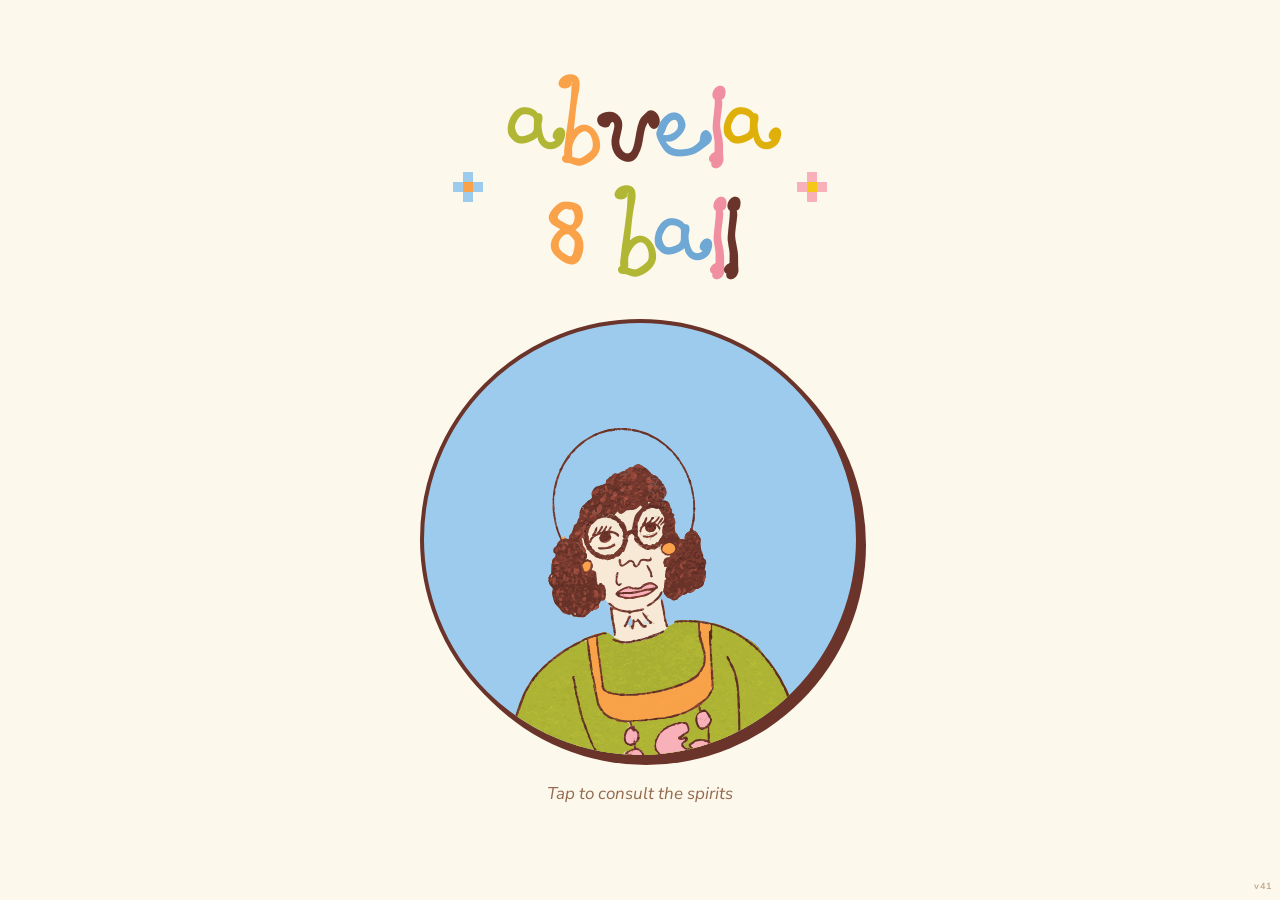
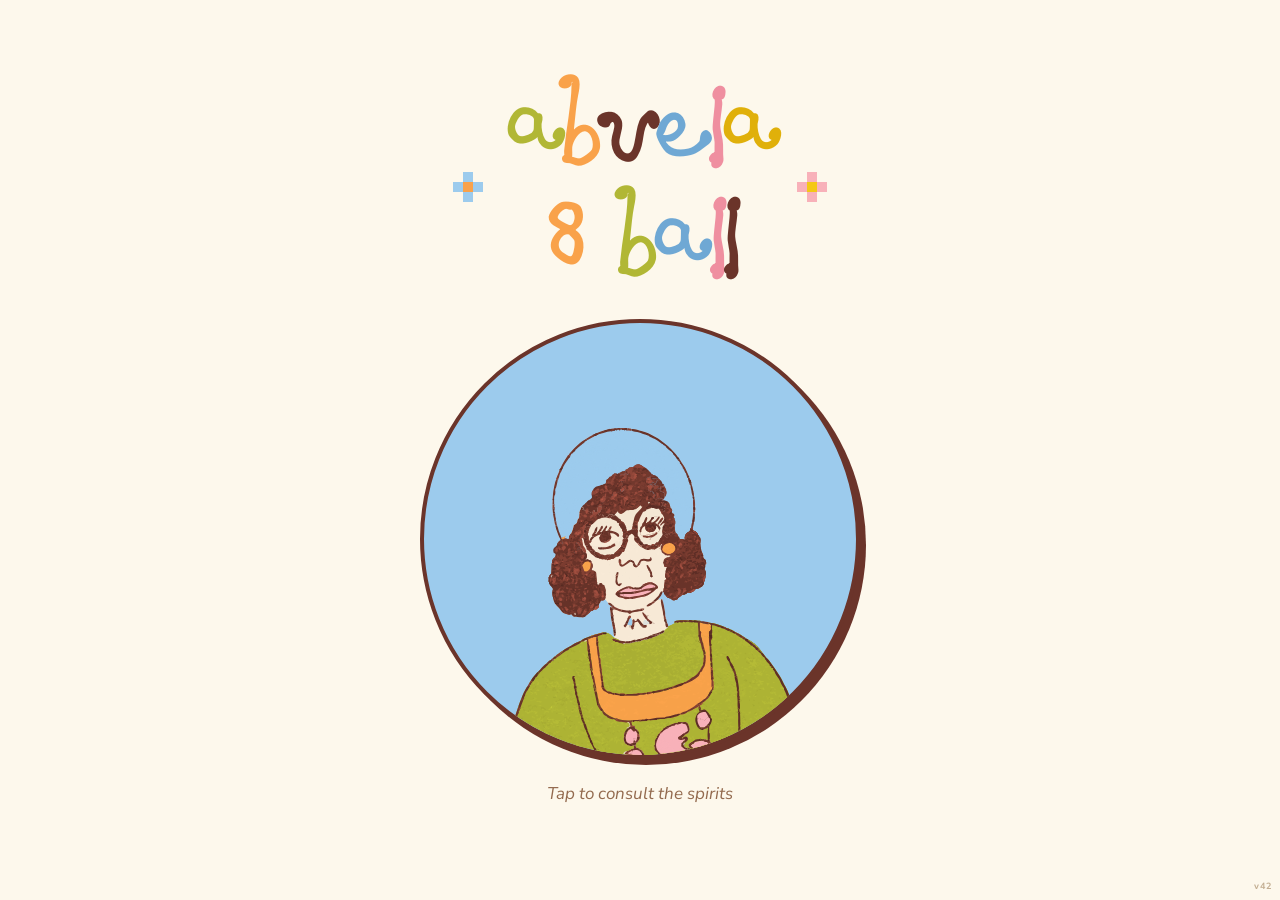
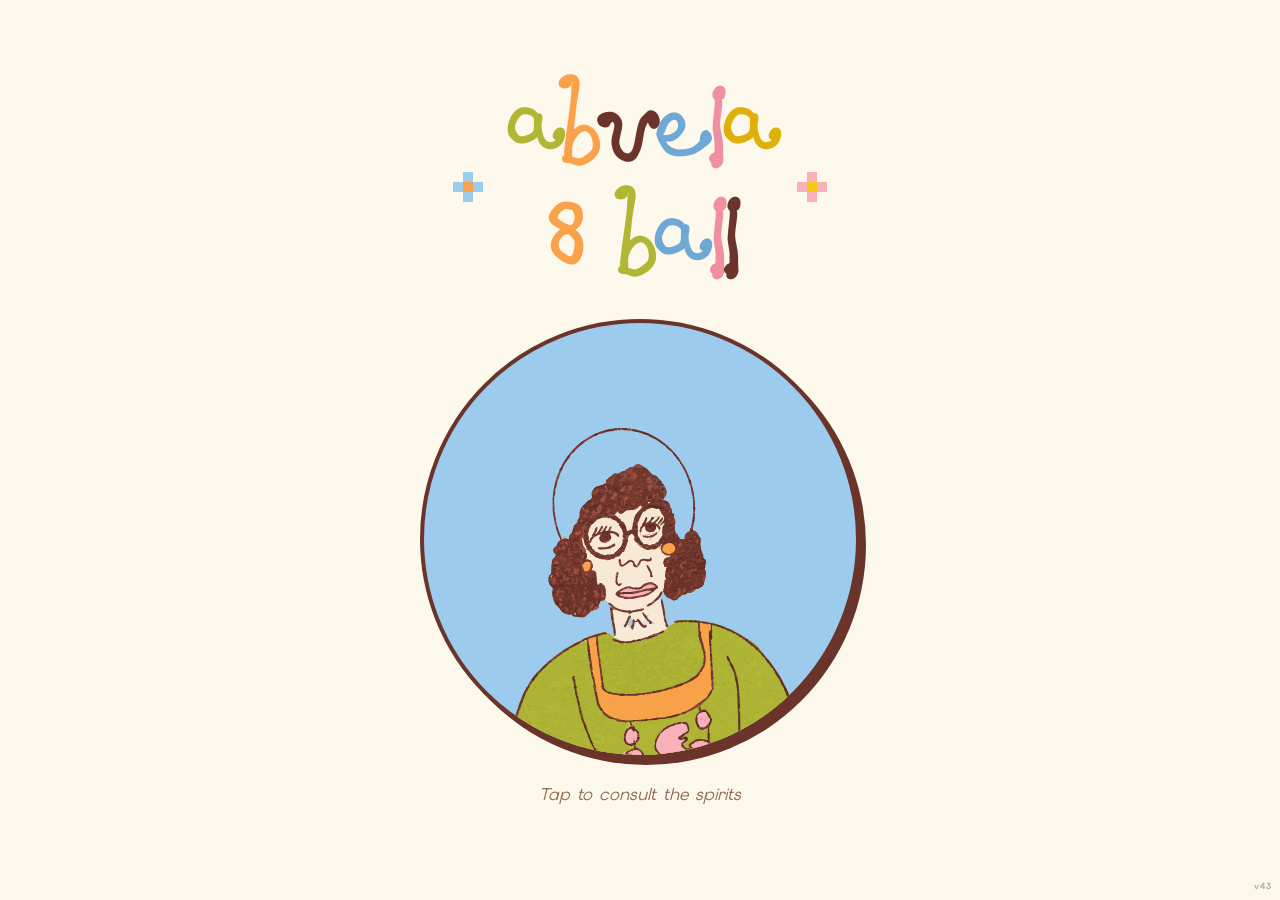
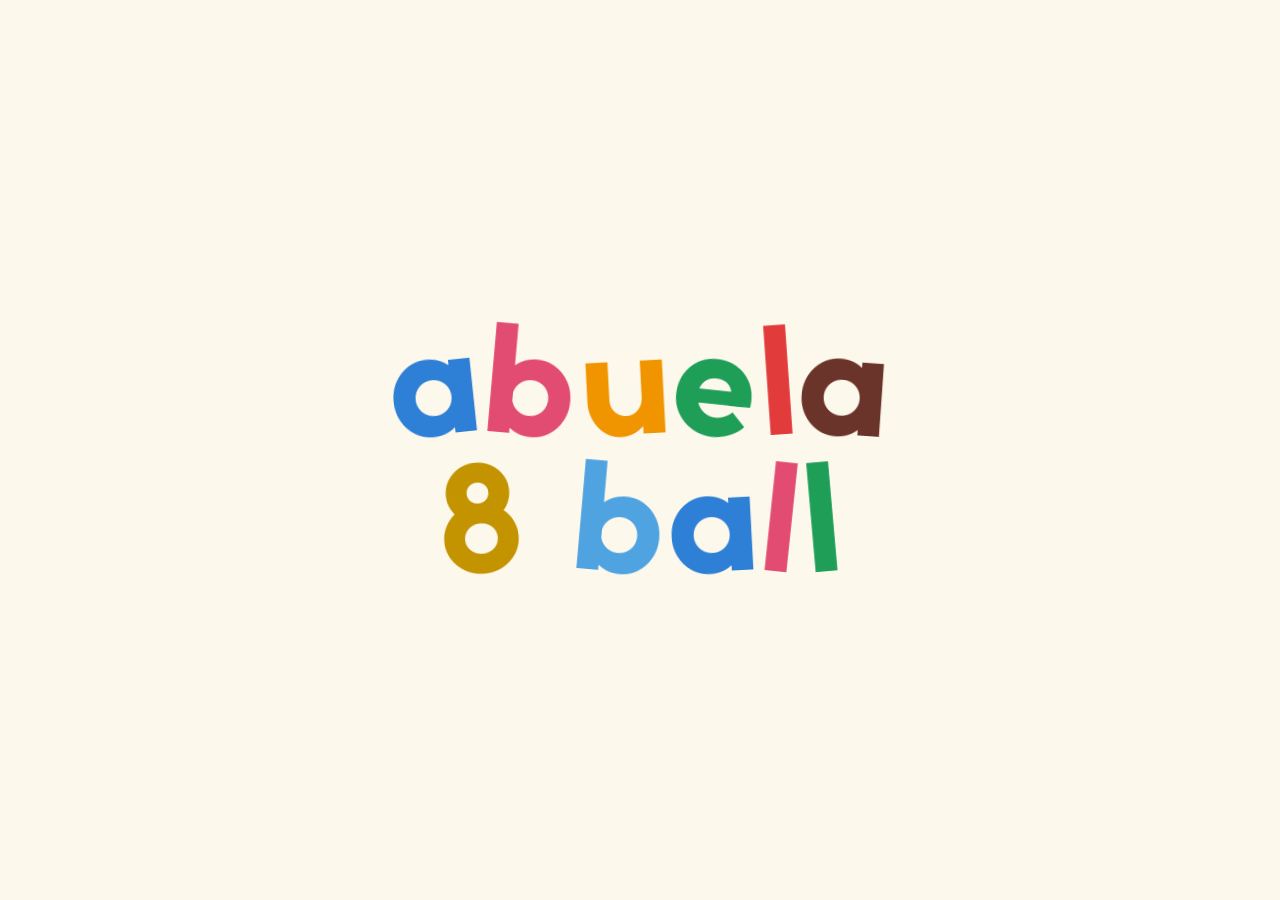
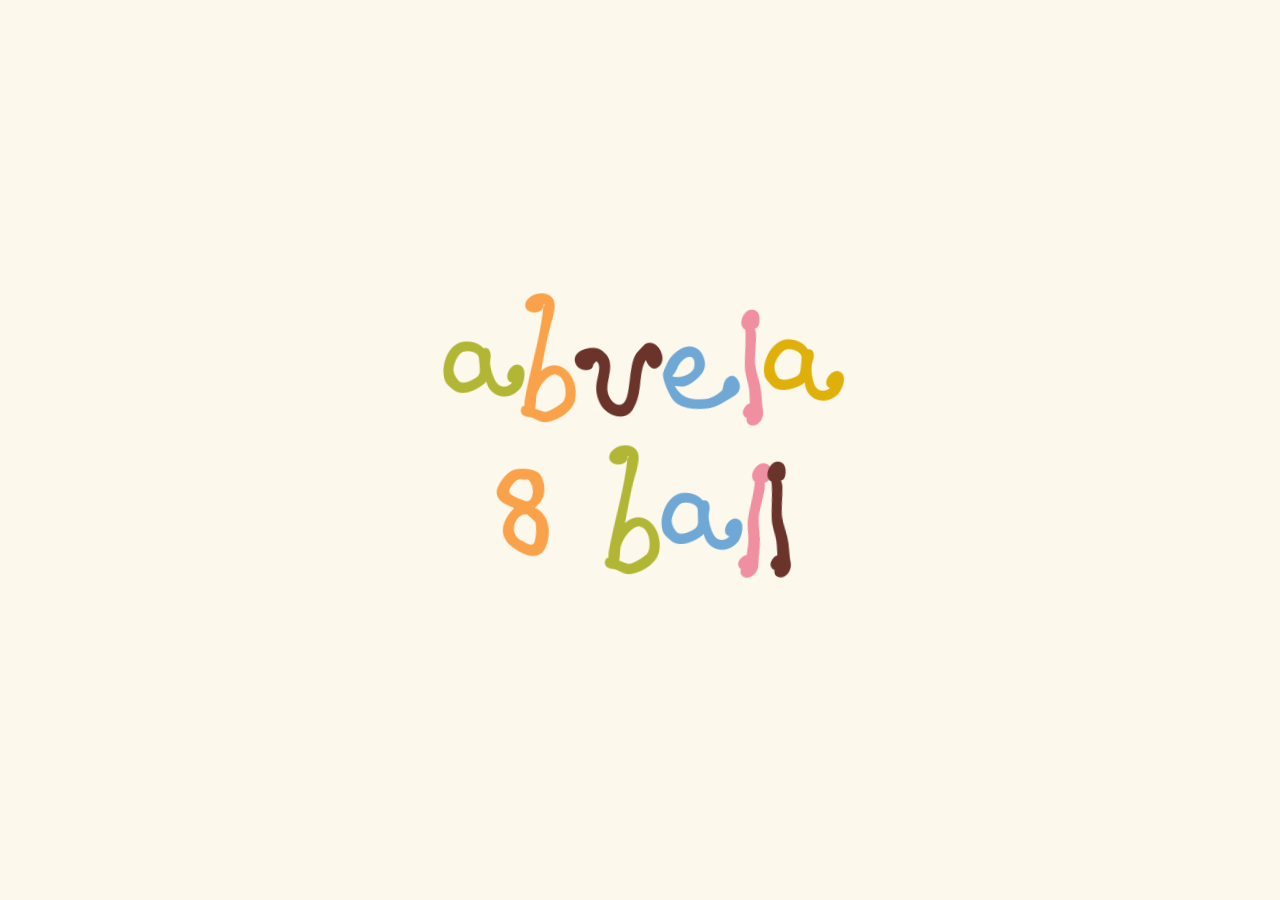
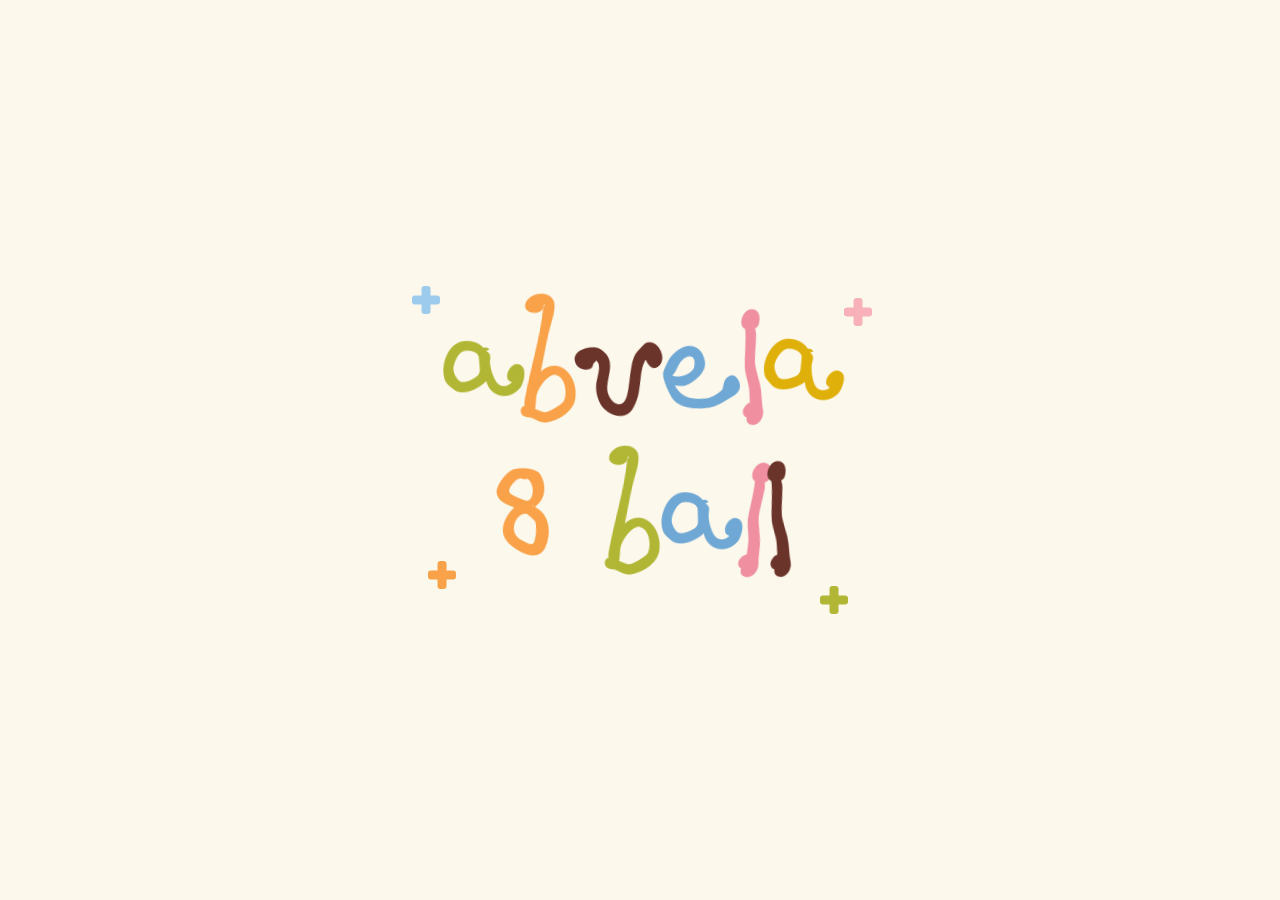
